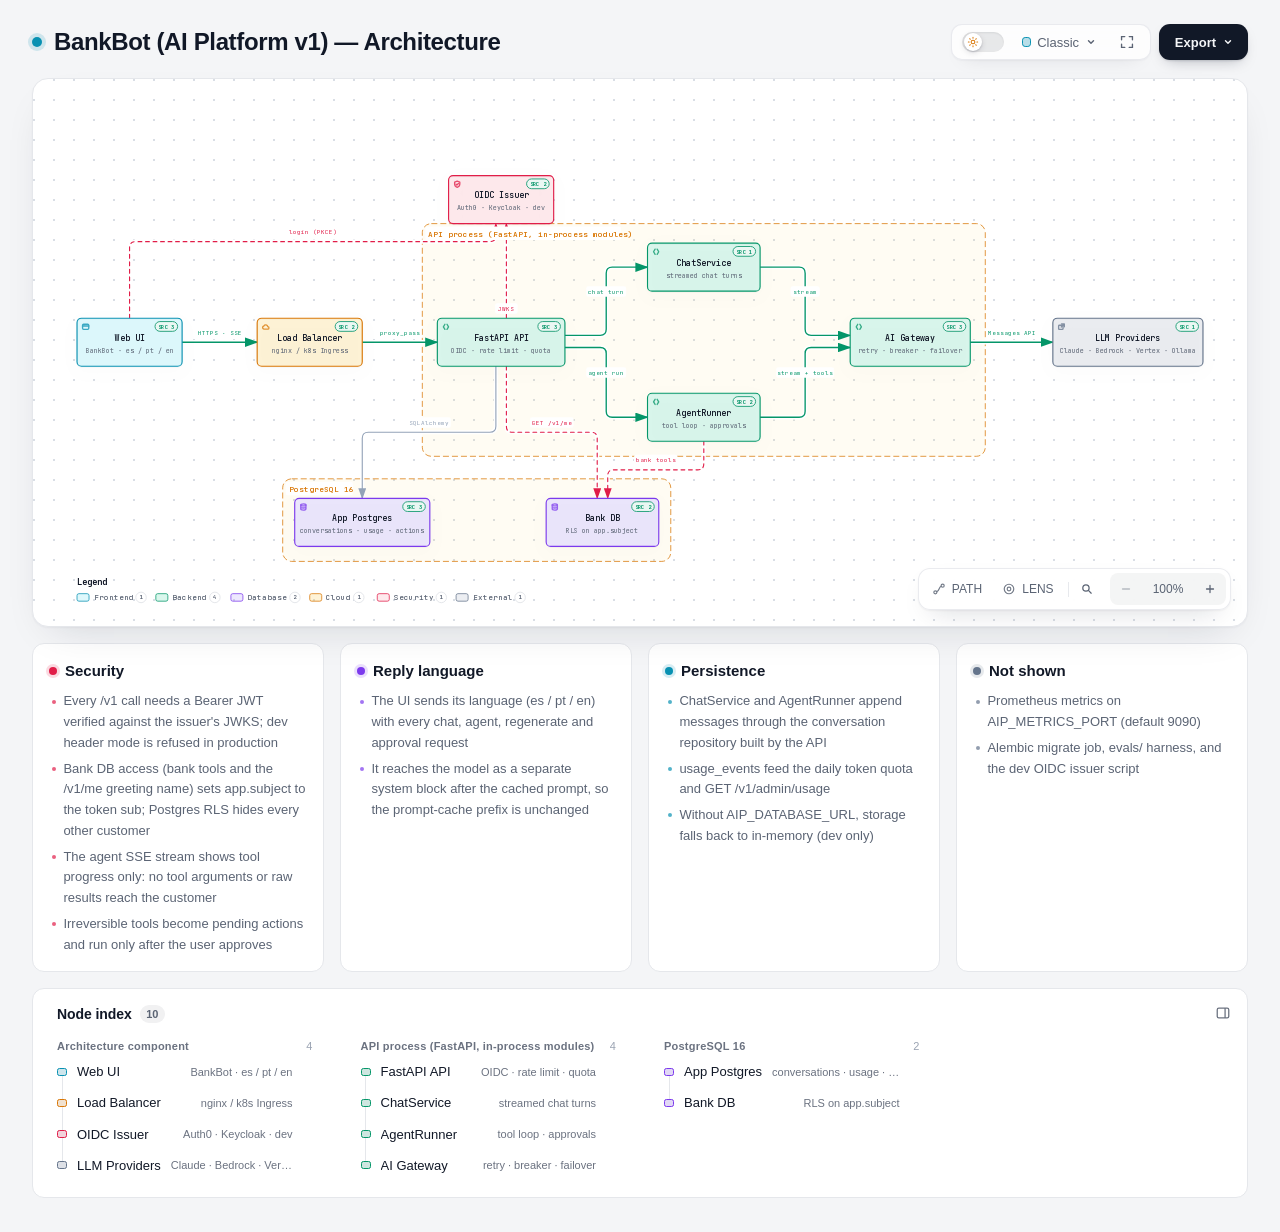
==== docs/architecture/bankbot-architecture.html @ dab5728c "Architecture diagram of v1 as built (Archify) Interactive HTML diagram of BankBot v1 at 0c76db2: web" ====
<!DOCTYPE html>
<html lang="en" data-theme="dark" data-preset="classic">
<head>
  <meta charset="UTF-8">
  <meta name="viewport" content="width=device-width, initial-scale=1.0">
  <meta name="generator" content="archify 3.0.0">
  <meta name="archify-reader-contract" content="declared-wide-v1">
  <title>BankBot (AI Platform v1) — Architecture Diagram</title>
  <script>
    // Resolve the theme before first paint so light-preference users don't
    // see a dark flash. The toolbar script below re-applies with UI state.
    (function () {
      try {
        var theme = null;
        try {
          var param = new URLSearchParams(window.location.search).get('theme');
          if (param === 'light' || param === 'dark') theme = param;
          if (new URLSearchParams(window.location.search).get('embed') === '1') {
            document.documentElement.setAttribute('data-embed', 'true');
          }
          if (new URLSearchParams(window.location.search).get('present') === '1') {
            document.documentElement.setAttribute('data-present', 'true');
          }
        } catch (_) {}
        if (!theme) {
          try { theme = localStorage.getItem('archify-theme'); } catch (_) {}
        }
        if (theme !== 'light' && theme !== 'dark') {
          theme = window.matchMedia('(prefers-color-scheme: light)').matches ? 'light' : 'dark';
        }
        document.documentElement.setAttribute('data-theme', theme);
      } catch (_) {}
    })();
  </script>
  <style id="archify-fonts">
/*
JetBrains Mono variable WOFF2 subsets from Google Fonts service revision v24.
These fixed bytes are shared by the viewer and its SVG/raster exports.
No local() source: an installed copy must not override the bundled font.
Uncovered characters (including CJK) still use the system fallback stack.
Upstream: https://github.com/JetBrains/JetBrainsMono

cyrillic-ext    1664 bytes  sha256 9343de2ca5d9549f792e7962375af8efb0f320c7643bfd36c884b5a30e5c396f
cyrillic        8892 bytes  sha256 4995a9a43ac659ec32fcd8b463755cd6a07b31a6e6b3894a6a153b661cf490e2
greek           6800 bytes  sha256 49c3da6c9a2b279b0f1f860f5cfb1f5dc38d88a5c7be9c9b1837bbc4e3db6111
vietnamese      5872 bytes  sha256 d44eb1936043a56038eb02dd70b243f379bef65783f94ec12f277550720411f1
latin-ext      11596 bytes  sha256 9c38cb2d0d2d93c1ee6e21fa78db76f13ea7e15e15cc64214c7ca89b6aaa35c4
latin          31340 bytes  sha256 2c32b9b3ee358c119e210f6f5195f9bd34894d78a785ff2e95d60e718e400af4

Copyright 2020 The JetBrains Mono Project Authors (https://github.com/JetBrains/JetBrainsMono)

This Font Software is licensed under the SIL Open Font License, Version 1.1.
This license is copied below, and is also available with a FAQ at:
https://openfontlicense.org


-----------------------------------------------------------
SIL OPEN FONT LICENSE Version 1.1 - 26 February 2007
-----------------------------------------------------------

PREAMBLE
The goals of the Open Font License (OFL) are to stimulate worldwide
development of collaborative font projects, to support the font creation
efforts of academic and linguistic communities, and to provide a free and
open framework in which fonts may be shared and improved in partnership
with others.

The OFL allows the licensed fonts to be used, studied, modified and
redistributed freely as long as they are not sold by themselves. The
fonts, including any derivative works, can be bundled, embedded,
redistributed and/or sold with any software provided that any reserved
names are not used by derivative works. The fonts and derivatives,
however, cannot be released under any other type of license. The
requirement for fonts to remain under this license does not apply
to any document created using the fonts or their derivatives.

DEFINITIONS
"Font Software" refers to the set of files released by the Copyright
Holder(s) under this license and clearly marked as such. This may
include source files, build scripts and documentation.

"Reserved Font Name" refers to any names specified as such after the
copyright statement(s).

"Original Version" refers to the collection of Font Software components as
distributed by the Copyright Holder(s).

"Modified Version" refers to any derivative made by adding to, deleting,
or substituting -- in part or in whole -- any of the components of the
Original Version, by changing formats or by porting the Font Software to a
new environment.

"Author" refers to any designer, engineer, programmer, technical
writer or other person who contributed to the Font Software.

PERMISSION & CONDITIONS
Permission is hereby granted, free of charge, to any person obtaining
a copy of the Font Software, to use, study, copy, merge, embed, modify,
redistribute, and sell modified and unmodified copies of the Font
Software, subject to the following conditions:

1) Neither the Font Software nor any of its individual components,
in Original or Modified Versions, may be sold by itself.

2) Original or Modified Versions of the Font Software may be bundled,
redistributed and/or sold with any software, provided that each copy
contains the above copyright notice and this license. These can be
included either as stand-alone text files, human-readable headers or
in the appropriate machine-readable metadata fields within text or
binary files as long as those fields can be easily viewed by the user.

3) No Modified Version of the Font Software may use the Reserved Font
Name(s) unless explicit written permission is granted by the corresponding
Copyright Holder. This restriction only applies to the primary font name as
presented to the users.

4) The name(s) of the Copyright Holder(s) or the Author(s) of the Font
Software shall not be used to promote, endorse or advertise any
Modified Version, except to acknowledge the contribution(s) of the
Copyright Holder(s) and the Author(s) or with their explicit written
permission.

5) The Font Software, modified or unmodified, in part or in whole,
must be distributed entirely under this license, and must not be
distributed under any other license. The requirement for fonts to
remain under this license does not apply to any document created
using the Font Software.

TERMINATION
This license becomes null and void if any of the above conditions are
not met.

DISCLAIMER
THE FONT SOFTWARE IS PROVIDED "AS IS", WITHOUT WARRANTY OF ANY KIND,
EXPRESS OR IMPLIED, INCLUDING BUT NOT LIMITED TO ANY WARRANTIES OF
MERCHANTABILITY, FITNESS FOR A PARTICULAR PURPOSE AND NONINFRINGEMENT
OF COPYRIGHT, PATENT, TRADEMARK, OR OTHER RIGHT. IN NO EVENT SHALL THE
COPYRIGHT HOLDER BE LIABLE FOR ANY CLAIM, DAMAGES OR OTHER LIABILITY,
INCLUDING ANY GENERAL, SPECIAL, INDIRECT, INCIDENTAL, OR CONSEQUENTIAL
DAMAGES, WHETHER IN AN ACTION OF CONTRACT, TORT OR OTHERWISE, ARISING
FROM, OUT OF THE USE OR INABILITY TO USE THE FONT SOFTWARE OR FROM
OTHER DEALINGS IN THE FONT SOFTWARE.
*/
    /* cyrillic-ext */
    @font-face { font-family: 'JetBrains Mono'; font-style: normal; font-weight: 400 800; font-display: swap;
      src: url([data-uri]) format('woff2');
      unicode-range: U+0460-052F, U+1C80-1C8A, U+20B4, U+2DE0-2DFF, U+A640-A69F, U+FE2E-FE2F; }
    /* cyrillic */
    @font-face { font-family: 'JetBrains Mono'; font-style: normal; font-weight: 400 800; font-display: swap;
      src: url([data-uri]) format('woff2');
      unicode-range: U+0301, U+0400-045F, U+0490-0491, U+04B0-04B1, U+2116; }
    /* greek */
    @font-face { font-family: 'JetBrains Mono'; font-style: normal; font-weight: 400 800; font-display: swap;
      src: url([data-uri]) format('woff2');
      unicode-range: U+0370-0377, U+037A-037F, U+0384-038A, U+038C, U+038E-03A1, U+03A3-03FF; }
    /* vietnamese */
    @font-face { font-family: 'JetBrains Mono'; font-style: normal; font-weight: 400 800; font-display: swap;
      src: url([data-uri]) format('woff2');
      unicode-range: U+0102-0103, U+0110-0111, U+0128-0129, U+0168-0169, U+01A0-01A1, U+01AF-01B0, U+0300-0301, U+0303-0304, U+0308-0309, U+0323, U+0329, U+1EA0-1EF9, U+20AB; }
    /* latin-ext */
    @font-face { font-family: 'JetBrains Mono'; font-style: normal; font-weight: 400 800; font-display: swap;
      src: url([data-uri]) format('woff2');
      unicode-range: U+0100-02BA, U+02BD-02C5, U+02C7-02CC, U+02CE-02D7, U+02DD-02FF, U+0304, U+0308, U+0329, U+1D00-1DBF, U+1E00-1E9F, U+1EF2-1EFF, U+2020, U+20A0-20AB, U+20AD-20C0, U+2113, U+2C60-2C7F, U+A720-A7FF; }
    /* latin */
    @font-face { font-family: 'JetBrains Mono'; font-style: normal; font-weight: 400 800; font-display: swap;
      src: url([data-uri]) format('woff2');
      unicode-range: U+0000-00FF, U+0131, U+0152-0153, U+02BB-02BC, U+02C6, U+02DA, U+02DC, U+0304, U+0308, U+0329, U+2000-206F, U+20AC, U+2122, U+2191, U+2193, U+2212, U+2215, U+FEFF, U+FFFD; }
  </style>
  <style>
    /* ==========================================================
       THEME VARIABLES — switch by toggling [data-theme] on <html>
       ========================================================== */
    :root,
    [data-theme="dark"] {
      --bg: #020617;
      --grid: #1e293b;
      --canvas-dot: rgba(148, 163, 184, 0.16);
      --text: #ffffff;
      --text-muted: #94a3b8;
      --text-dim: #475569;
      /* UI chrome and menu hints need more contrast than SVG .t-dim accents */
      --text-faint: #7d8da1;

      --panel: rgba(15, 23, 42, 0.5);
      --panel-border: #1e293b;
      --lane-fill: rgba(15, 23, 42, 0.22);
      --lane-stroke: #334155;

      --arrow: #64748b;
      --arrow-emphasis: #34d399;

      /* Opaque mask color used behind semi-transparent component fills
         so the arrows drawn underneath are properly hidden. */
      --mask: #0f172a;

      --frontend-fill:    rgba(8, 51, 68, 0.4);
      --frontend-stroke:  #22d3ee;
      --backend-fill:     rgba(6, 78, 59, 0.4);
      --backend-stroke:   #34d399;
      --database-fill:    rgba(76, 29, 149, 0.4);
      --database-stroke:  #a78bfa;
      --cloud-fill:       rgba(120, 53, 15, 0.3);
      --cloud-stroke:     #fbbf24;
      --security-fill:    rgba(136, 19, 55, 0.4);
      --security-stroke:  #fb7185;
      --messagebus-fill:  rgba(251, 146, 60, 0.3);
      --messagebus-stroke:#fb923c;
      --external-fill:    rgba(30, 41, 59, 0.5);
      --external-stroke:  #94a3b8;

      --toolbar-bg:       rgba(15, 23, 42, 0.8);
      --toolbar-border:   #334155;
      --toolbar-text:     #e2e8f0;
      --toolbar-hover:    rgba(15, 23, 42, 0.95);
      --toolbar-menu-bg:  #0f172a;
    }

    [data-theme="light"] {
      --bg: #f4f5f7;
      --grid: #e9edf2;
      --canvas-dot: #d9dee5;
      --text: #111827;
      --text-muted: #5b6474;
      --text-dim: #9aa3b2;
      --text-faint: #6b7280;

      --panel: #ffffff;
      --panel-border: #e5e7eb;
      --lane-fill: rgba(248, 250, 252, 0.65);
      --lane-stroke: #cbd5e1;

      --arrow: #94a3b8;
      --arrow-emphasis: #059669;

      --mask: #ffffff;

      --frontend-fill: rgba(34, 211, 238, 0.15);
      --frontend-stroke: #0891b2;
      --backend-fill: rgba(52, 211, 153, 0.18);
      --backend-stroke: #059669;
      --database-fill: rgba(167, 139, 250, 0.2);
      --database-stroke: #7c3aed;
      --cloud-fill: rgba(251, 191, 36, 0.18);
      --cloud-stroke: #d97706;
      --security-fill: rgba(251, 113, 133, 0.15);
      --security-stroke: #e11d48;
      --messagebus-fill: rgba(251, 146, 60, 0.15);
      --messagebus-stroke: #ea580c;
      --external-fill: rgba(148, 163, 184, 0.18);
      --external-stroke: #64748b;

      --toolbar-bg:       rgba(255, 255, 255, 0.92);
      --toolbar-border:   #cbd5e1;
      --toolbar-text:     #334155;
      --toolbar-hover:    #ffffff;
      --toolbar-menu-bg:  #ffffff;
    }

    /* ==========================================================
       SIGNAL FLOW — an opt-in, motion-forward visual preset.
       The variables also target a standalone exported SVG, whose
       root carries data-preset and data-theme directly.
       ========================================================== */
    [data-preset="signal-flow"][data-theme="dark"] {
      --bg: #030711;
      --grid: #15233a;
      --panel: rgba(6, 14, 28, 0.78);
      --panel-border: #1d3350;
      --lane-fill: rgba(9, 22, 40, 0.5);
      --lane-stroke: #2c4564;
      --text: #f5fbff;
      --text-muted: #9eb0c7;
      --text-dim: #52667f;
      --text-faint: #7890ad;
      --mask: #07101e;
      --frontend-fill: rgba(6, 182, 212, 0.14);
      --frontend-stroke: #67e8f9;
      --backend-fill: rgba(16, 185, 129, 0.14);
      --backend-stroke: #5eead4;
      --database-fill: rgba(139, 92, 246, 0.16);
      --database-stroke: #c4b5fd;
      --cloud-fill: rgba(245, 158, 11, 0.13);
      --cloud-stroke: #fcd34d;
      --security-fill: rgba(244, 63, 94, 0.13);
      --security-stroke: #fda4af;
      --messagebus-fill: rgba(249, 115, 22, 0.13);
      --messagebus-stroke: #fdba74;
      --external-fill: rgba(71, 85, 105, 0.24);
      --external-stroke: #a5b4c7;
      --arrow: #7890ad;
      --arrow-emphasis: #2dd4bf;
      --toolbar-bg: rgba(7, 16, 30, 0.86);
      --toolbar-border: #29415f;
      --toolbar-menu-bg: #07101e;
    }

    [data-preset="signal-flow"][data-theme="light"] {
      --bg: #f4f9fc;
      --grid: #d4e5ee;
      --panel: rgba(255, 255, 255, 0.82);
      --panel-border: #bfd5e2;
      --lane-fill: rgba(232, 243, 248, 0.62);
      --lane-stroke: #a9c5d5;
      --text: #102638;
      --text-muted: #587287;
      --text-dim: #8aa2b4;
      --text-faint: #668397;
      --mask: #ffffff;
      --frontend-fill: rgba(6, 182, 212, 0.09);
      --frontend-stroke: #0789a1;
      --backend-fill: rgba(5, 150, 105, 0.09);
      --backend-stroke: #087f69;
      --database-fill: rgba(124, 58, 237, 0.09);
      --database-stroke: #7254c7;
      --cloud-fill: rgba(217, 119, 6, 0.08);
      --cloud-stroke: #b9670b;
      --security-fill: rgba(225, 29, 72, 0.08);
      --security-stroke: #c53a59;
      --messagebus-fill: rgba(234, 88, 12, 0.08);
      --messagebus-stroke: #c65f27;
      --external-fill: rgba(100, 116, 139, 0.1);
      --external-stroke: #607a8c;
      --arrow: #7b97aa;
      --arrow-emphasis: #0d9488;
    }

    /* ==========================================================
       BLUEPRINT — a review-first drafting preset for deployment,
       infrastructure, and technical design documentation. It keeps
       the same semantic palette and geometry while trading glow for
       precise grid contrast, squared materials, and drafting marks.
       ========================================================== */
    [data-preset="blueprint"][data-theme="dark"] {
      --bg: #06131f;
      --grid: #17425a;
      --panel: rgba(7, 27, 43, 0.9);
      --panel-border: #27627f;
      --lane-fill: rgba(10, 43, 66, 0.36);
      --lane-stroke: #34799a;
      --text: #e3f6ff;
      --text-muted: #91b8ca;
      --text-dim: #557e92;
      --text-faint: #739caf;
      --mask: #0a2031;
      --frontend-fill: rgba(26, 157, 193, 0.14);
      --frontend-stroke: #66d9ef;
      --backend-fill: rgba(31, 155, 124, 0.13);
      --backend-stroke: #69dfbd;
      --database-fill: rgba(120, 105, 196, 0.14);
      --database-stroke: #b4a8ff;
      --cloud-fill: rgba(197, 145, 43, 0.13);
      --cloud-stroke: #ffd166;
      --security-fill: rgba(199, 76, 104, 0.13);
      --security-stroke: #ff8da1;
      --messagebus-fill: rgba(207, 112, 49, 0.13);
      --messagebus-stroke: #ffad66;
      --external-fill: rgba(84, 119, 139, 0.18);
      --external-stroke: #a7cad9;
      --arrow: #78a3b7;
      --arrow-emphasis: #64dfc1;
      --toolbar-bg: rgba(7, 28, 45, 0.92);
      --toolbar-border: #34799a;
      --toolbar-text: #d8f3ff;
      --toolbar-hover: rgba(18, 58, 83, 0.95);
      --toolbar-menu-bg: #0a2031;
    }

    [data-preset="blueprint"][data-theme="light"] {
      --bg: #edf7fa;
      --grid: #b5d5e1;
      --panel: rgba(249, 253, 255, 0.94);
      --panel-border: #78aabd;
      --lane-fill: rgba(210, 232, 240, 0.42);
      --lane-stroke: #83b2c4;
      --text: #123344;
      --text-muted: #4e7486;
      --text-dim: #86a6b4;
      --text-faint: #668c9d;
      --mask: #f9fdff;
      --frontend-fill: rgba(8, 145, 178, 0.08);
      --frontend-stroke: #087f9c;
      --backend-fill: rgba(5, 128, 101, 0.08);
      --backend-stroke: #08755f;
      --database-fill: rgba(100, 75, 180, 0.08);
      --database-stroke: #6757a8;
      --cloud-fill: rgba(181, 120, 15, 0.08);
      --cloud-stroke: #a86609;
      --security-fill: rgba(190, 48, 80, 0.07);
      --security-stroke: #b32f50;
      --messagebus-fill: rgba(196, 81, 22, 0.07);
      --messagebus-stroke: #b65120;
      --external-fill: rgba(79, 112, 128, 0.08);
      --external-stroke: #506f7e;
      --arrow: #6d93a5;
      --arrow-emphasis: #087f69;
      --toolbar-bg: rgba(247, 252, 254, 0.94);
      --toolbar-border: #8ab5c5;
      --toolbar-text: #294f61;
      --toolbar-hover: #ffffff;
      --toolbar-menu-bg: #f9fdff;
    }

    /* ==========================================================
       EDITORIAL — a warm, publication-minded preset for design
       reviews, launch notes, and documentation. The diagram keeps
       the same semantic palette and exact geometry, but trades
       software chrome for paper, ink, ruled structure, and one
       restrained vermilion accent.
       ========================================================== */
    [data-preset="editorial"][data-theme="dark"] {
      --bg: #181611;
      --grid: #39342a;
      --panel: rgba(35, 31, 24, 0.96);
      --panel-border: #625a4a;
      --lane-fill: rgba(52, 46, 35, 0.46);
      --lane-stroke: #726957;
      --text: #f4eddf;
      --text-muted: #b9ae9b;
      --text-dim: #776e60;
      --text-faint: #9d917e;
      --mask: #231f18;
      --frontend-fill: rgba(43, 133, 142, 0.16);
      --frontend-stroke: #7fc6c7;
      --backend-fill: rgba(63, 132, 92, 0.16);
      --backend-stroke: #8fc29e;
      --database-fill: rgba(117, 91, 141, 0.17);
      --database-stroke: #c0a4d0;
      --cloud-fill: rgba(170, 119, 49, 0.16);
      --cloud-stroke: #d8ad68;
      --security-fill: rgba(157, 69, 65, 0.17);
      --security-stroke: #df9085;
      --messagebus-fill: rgba(174, 79, 42, 0.16);
      --messagebus-stroke: #df946f;
      --external-fill: rgba(126, 115, 96, 0.18);
      --external-stroke: #b8ad99;
      --arrow: #948978;
      --arrow-emphasis: #dd6b3d;
      --toolbar-bg: rgba(35, 31, 24, 0.92);
      --toolbar-border: #625a4a;
      --toolbar-text: #eee5d5;
      --toolbar-hover: #302a20;
      --toolbar-menu-bg: #231f18;
    }

    [data-preset="editorial"][data-theme="light"] {
      --bg: #f2eee5;
      --grid: #d8d0c2;
      --panel: rgba(251, 248, 241, 0.97);
      --panel-border: #c4b9a6;
      --lane-fill: rgba(229, 221, 207, 0.42);
      --lane-stroke: #b8aa94;
      --text: #242018;
      --text-muted: #6f6658;
      --text-dim: #a09788;
      --text-faint: #817767;
      --mask: #fbf8f1;
      --frontend-fill: rgba(31, 117, 126, 0.09);
      --frontend-stroke: #287e84;
      --backend-fill: rgba(42, 119, 75, 0.09);
      --backend-stroke: #397b53;
      --database-fill: rgba(105, 75, 130, 0.09);
      --database-stroke: #765d86;
      --cloud-fill: rgba(157, 103, 31, 0.1);
      --cloud-stroke: #9a671f;
      --security-fill: rgba(153, 58, 52, 0.09);
      --security-stroke: #9e463f;
      --messagebus-fill: rgba(182, 70, 27, 0.09);
      --messagebus-stroke: #ad4b25;
      --external-fill: rgba(101, 91, 75, 0.09);
      --external-stroke: #746b5e;
      --arrow: #8a806f;
      --arrow-emphasis: #bb4c23;
      --toolbar-bg: rgba(251, 248, 241, 0.94);
      --toolbar-border: #c4b9a6;
      --toolbar-text: #40392f;
      --toolbar-hover: #fffdf8;
      --toolbar-menu-bg: #fbf8f1;
    }

    * { margin: 0; padding: 0; box-sizing: border-box; }

    body {
      --archify-page-top: 2rem;
      font-family: -apple-system, BlinkMacSystemFont, 'Segoe UI', 'PingFang SC', 'Hiragino Sans GB', 'Microsoft YaHei', 'Noto Sans CJK SC', 'Noto Sans', Roboto, 'Helvetica Neue', Arial, sans-serif;
      -webkit-font-smoothing: antialiased;
      background: var(--bg);
      min-height: 100vh;
      padding: var(--archify-page-top) 2rem 2rem;
      color: var(--text);
      /* Theme surfaces change together; animating the page background leaves it
         visibly out of sync with the SVG and panel for the first 200ms. */
    }

    html[data-preset="signal-flow"] body {
      background-image:
        radial-gradient(circle at 18% -8%, rgba(34, 211, 238, 0.14), transparent 34rem),
        radial-gradient(circle at 92% 18%, rgba(139, 92, 246, 0.12), transparent 30rem);
      background-attachment: fixed;
    }
    html[data-preset="signal-flow"][data-theme="light"] body {
      background-image:
        radial-gradient(circle at 18% -8%, rgba(6, 182, 212, 0.12), transparent 34rem),
        radial-gradient(circle at 92% 18%, rgba(139, 92, 246, 0.08), transparent 30rem);
    }
    html[data-preset="blueprint"] body {
      background-image:
        linear-gradient(var(--grid) 1px, transparent 1px),
        linear-gradient(90deg, var(--grid) 1px, transparent 1px);
      background-size: 32px 32px;
      background-position: -1px -1px;
      background-attachment: fixed;
    }
    html[data-preset="editorial"] body {
      background-image:
        linear-gradient(90deg, transparent 0, transparent 5.4rem, color-mix(in srgb, var(--security-stroke) 18%, transparent) 5.4rem, color-mix(in srgb, var(--security-stroke) 18%, transparent) calc(5.4rem + 1px), transparent calc(5.4rem + 1px)),
        repeating-linear-gradient(0deg, transparent 0, transparent 31px, color-mix(in srgb, var(--grid) 36%, transparent) 31px, color-mix(in srgb, var(--grid) 36%, transparent) 32px);
      background-attachment: fixed;
    }

    /* Gallery/embed mode keeps the generated artifact as the source of truth
       while presenting only its diagram surface inside a proof card. */
    html[data-embed="true"] body {
      min-height: 0;
      padding: 0;
      overflow: hidden;
      background: var(--bg);
      background-image: none;
    }
    html[data-embed="true"] .toolbar,
    html[data-embed="true"] .header,
    html[data-embed="true"] .cards,
    html[data-embed="true"] .diagram-nav,
    html[data-embed="true"] .overview-map,
    html[data-embed="true"] .focus-chip,
    html[data-embed="true"] .route-probe,
    html[data-embed="true"] .semantic-lens,
    html[data-embed="true"] .diagram-guide,
    html[data-embed="true"] .node-finder,
    html[data-embed="true"] .node-outline { display: none !important; }
    html[data-embed="true"] .container { max-width: none; }
    html[data-embed="true"] .diagram-container {
      padding: 0.5rem;
      border: 0;
      border-radius: 0;
      box-shadow: none;
    }
    html[data-embed="true"] .diagram-container svg { min-width: 0; }

    /* Presentation Stage is a viewer-only layer: it gives the live diagram
       the viewport while keeping guided views, theme, focus, and exports real.
       Embed mode wins when both query parameters are present. */
    html[data-present="true"]:not([data-embed="true"]) body {
      --archify-page-top: 1rem;
      height: 100dvh;
      min-height: 0;
      padding: 1rem;
      overflow: hidden;
    }
    html[data-present="true"]:not([data-embed="true"]) .container {
      display: flex;
      flex-direction: column;
      gap: 0.75rem;
      width: 100%;
      max-width: none;
      height: calc(100dvh - 2rem);
    }
    html[data-present="true"]:not([data-embed="true"]) .header {
      flex: none;
      min-width: 0;
      margin: 0;
      padding-right: 23rem;
    }
    html[data-present="true"]:not([data-embed="true"]) .header-row { margin-bottom: 0.25rem; }
    html[data-present="true"]:not([data-embed="true"]) .subtitle {
      overflow: hidden;
      text-overflow: ellipsis;
      white-space: nowrap;
    }

    html[data-present="true"]:not([data-embed="true"]) .diagram-container {
      display: flex;
      flex: 1 1 auto;
      align-items: center;
      justify-content: center;
      min-height: 0;
      padding: 0.75rem;
      padding-bottom: calc(0.75rem + var(--archify-nav-reserve));
    }
    html[data-present="true"]:not([data-embed="true"]) .diagram-container > svg {
      flex: 1 1 auto;
      height: 100%;
      min-height: 0;
      width: 100%;
      min-width: 0;
    }
    html[data-present="true"]:not([data-embed="true"]) .cards { display: none; }
    html[data-present="true"]:not([data-embed="true"]) #btn-present {
      border-color: var(--frontend-stroke);
      color: var(--frontend-stroke);
    }

    /* The reader owns only the outer scale. Wide diagrams and measured tall workflows keep one authored
       SVG/viewBox while the runtime chooses a desktop width from the actual
       vertical budget. This avoids device-specific files and breakpoint
       jumps between a laptop and a tall monitor. */
    .container {
      width: 100%;
      max-width: var(--archify-reader-width, 1440px);
      margin: 0 auto;
    }
    html[data-reader-narrow="true"]:not([data-present="true"]) .diagram-container > svg {
      min-width: 0;
      max-width: var(--archify-diagram-max-width);
      margin-inline: auto;
    }
    @media (min-width: 768px) and (max-height: 920px) {
      .header { margin-bottom: 1rem; }
      .diagram-container { padding: 1rem; }
      .cards { margin-top: 1rem; }
      .card { padding: 1rem; }
    }

    .header { margin-bottom: 1.5rem; padding-right: 29.5rem; }

    html[data-preset="signal-flow"] .header,
    html[data-preset="blueprint"] .header,
    html[data-preset="editorial"] .header { padding-right: 29.5rem; }

    .header-row {
      display: flex;
      align-items: center;
      gap: 0.75rem;
      min-height: 2.75rem;
      margin-bottom: 0.25rem;
    }

    .pulse-dot {
      flex: none;
      width: 10px;
      height: 10px;
      background: var(--frontend-stroke);
      border-radius: 50%;
      box-shadow: 0 0 0 4px color-mix(in srgb, var(--frontend-stroke) 16%, transparent);
      animation: none;
    }

    html[data-motion-capable="true"] .pulse-dot { animation: pulse 2s infinite; }

    @keyframes pulse {
      0%, 100% { opacity: 1; }
      50% { opacity: 0.5; }
    }

    h1 {
      font-size: 1.5rem;
      font-weight: 650;
      line-height: 1.25;
      letter-spacing: -0.015em;
    }

    .subtitle {
      color: var(--text-muted);
      font-size: 0.875rem;
      line-height: 1.55;
      margin-left: 1.375rem;
    }

    html[data-preset="signal-flow"] .header-row::after {
      content: attr(data-preset-badge-signal-flow);
      flex: none;
      margin-left: 0.25rem;
      color: var(--frontend-stroke);
      border: 1px solid var(--frontend-stroke);
      border-radius: 999px;
      padding: 0.28rem 0.6rem;
      font-size: 0.625rem;
      letter-spacing: 0.12em;
      opacity: 0.82;
      box-shadow: 0 0 20px rgba(34, 211, 238, 0.12);
      white-space: nowrap;
    }

    html[data-preset="blueprint"] .pulse-dot {
      width: 10px;
      height: 10px;
      border: 1px solid var(--frontend-stroke);
      border-radius: 1px;
      background: transparent;
      box-shadow: inset 0 0 0 2px var(--bg);
      transform: rotate(45deg);
      animation: none;
    }
    html[data-preset="blueprint"] .header-row::after {
      content: attr(data-preset-badge-blueprint);
      flex: none;
      margin-left: 0.25rem;
      padding: 0.28rem 0.55rem;
      border-top: 1px solid var(--frontend-stroke);
      border-bottom: 1px solid var(--frontend-stroke);
      color: var(--frontend-stroke);
      font-size: 0.5625rem;
      font-weight: 700;
      letter-spacing: 0.14em;
      white-space: nowrap;
    }

    html[data-preset="editorial"] h1,
    html[data-preset="editorial"] .card h3 {
      font-family: Georgia, 'Times New Roman', 'Songti SC', STSong, serif;
      letter-spacing: -0.02em;
    }
    html[data-preset="editorial"] h1 { font-size: 1.72rem; font-weight: 600; }
    html[data-preset="editorial"] .pulse-dot {
      width: 9px;
      height: 9px;
      border: 1px solid var(--arrow-emphasis);
      border-radius: 0;
      background: var(--arrow-emphasis);
      box-shadow: 0 0 0 3px color-mix(in srgb, var(--arrow-emphasis) 14%, transparent);
      transform: rotate(45deg);
      animation: none;
    }
    html[data-preset="editorial"] .header-row::after {
      content: attr(data-preset-badge-editorial);
      flex: none;
      margin-left: 0.25rem;
      padding: 0.32rem 0 0.24rem;
      border-bottom: 2px solid var(--arrow-emphasis);
      color: var(--arrow-emphasis);
      font-family: Georgia, 'Times New Roman', serif;
      font-size: 0.625rem;
      font-style: italic;
      font-weight: 600;
      letter-spacing: 0.08em;
      white-space: nowrap;
    }

    .diagram-container {
      --archify-nav-reserve: 0px;
      background: var(--panel);
      border-radius: 1rem;
      border: 1px solid var(--panel-border);
      box-shadow: 0 1px 2px rgba(15, 23, 42, 0.04), 0 16px 40px -20px rgba(15, 23, 42, 0.18);
      padding: 1.5rem;
      padding-bottom: calc(1.5rem + var(--archify-nav-reserve));
      overflow: hidden;
      position: relative;
    }

    html[data-preset="signal-flow"] .diagram-container {
      position: relative;
      overflow: hidden;
      background: linear-gradient(180deg, rgba(8, 20, 38, 0.82), rgba(3, 8, 18, 0.94));
      box-shadow: inset 0 1px 0 rgba(255, 255, 255, 0.04), 0 28px 80px rgba(0, 0, 0, 0.34);
    }
    html[data-preset="signal-flow"][data-theme="light"] .diagram-container {
      background: linear-gradient(180deg, rgba(255, 255, 255, 0.9), rgba(237, 246, 250, 0.94));
      box-shadow: inset 0 1px 0 rgba(255, 255, 255, 0.72), 0 24px 60px rgba(45, 78, 99, 0.12);
    }
    html[data-preset="blueprint"] .diagram-container {
      border-color: var(--panel-border);
      border-radius: 0.35rem;
      background: var(--panel);
      box-shadow:
        inset 0 0 0 1px color-mix(in srgb, var(--panel-border) 34%, transparent),
        0 18px 48px rgba(0, 0, 0, 0.16);
    }
    html[data-preset="blueprint"] .diagram-container::after {
      content: "";
      position: absolute;
      z-index: 10;
      inset: 0.7rem;
      pointer-events: none;
      background:
        linear-gradient(var(--frontend-stroke), var(--frontend-stroke)) left top / 1.35rem 1px no-repeat,
        linear-gradient(var(--frontend-stroke), var(--frontend-stroke)) left top / 1px 1.35rem no-repeat,
        linear-gradient(var(--frontend-stroke), var(--frontend-stroke)) right top / 1.35rem 1px no-repeat,
        linear-gradient(var(--frontend-stroke), var(--frontend-stroke)) right top / 1px 1.35rem no-repeat,
        linear-gradient(var(--frontend-stroke), var(--frontend-stroke)) left bottom / 1.35rem 1px no-repeat,
        linear-gradient(var(--frontend-stroke), var(--frontend-stroke)) left bottom / 1px 1.35rem no-repeat,
        linear-gradient(var(--frontend-stroke), var(--frontend-stroke)) right bottom / 1.35rem 1px no-repeat,
        linear-gradient(var(--frontend-stroke), var(--frontend-stroke)) right bottom / 1px 1.35rem no-repeat;
      opacity: 0.58;
    }
    html[data-preset="editorial"] .diagram-container {
      overflow: hidden;
      border-color: var(--panel-border);
      border-radius: 0.38rem;
      background:
        linear-gradient(90deg, color-mix(in srgb, var(--security-fill) 58%, transparent), transparent 12%),
        var(--panel);
      box-shadow:
        0 1px 0 color-mix(in srgb, var(--text) 6%, transparent),
        0 18px 48px color-mix(in srgb, #000 19%, transparent);
    }
    html[data-preset="editorial"] .diagram-container::after {
      position: absolute;
      z-index: 10;
      top: 0.72rem;
      right: 1.25rem;
      padding: 0.2rem 0.52rem;
      border: 1px solid var(--panel-border);
      background: var(--panel);
      color: var(--arrow-emphasis);
      content: attr(data-preset-badge-editorial-plate);
      font-family: Georgia, 'Times New Roman', serif;
      font-size: 0.52rem;
      font-style: italic;
      font-weight: 600;
      letter-spacing: 0.09em;
      pointer-events: none;
    }
    html[data-embed="true"][data-preset="editorial"] .diagram-container::after { display: none; }
    html[data-motion-capable="true"][data-preset="signal-flow"][data-ambient-motion="running"] .diagram-container::before {
      content: "";
      position: absolute;
      inset: 0;
      pointer-events: none;
      background: linear-gradient(115deg, transparent 28%, rgba(103, 232, 249, 0.035) 48%, transparent 68%);
      transform: translateX(-70%);
      animation: archify-signal-scan 4.8s ease-in-out 1 both;
    }

    /* Motion Governor gives the reader a real static state and gives the
       strongest semantic action the only motion budget. Atmosphere resets to
       its authored base instead of freezing mid-cycle. Static artifacts never
       start a decorative pulse or scan. */
    html:not([data-motion-capable="true"]) svg[data-animation="trace"] [data-animate] {
      animation: none !important;
    }
    html:not([data-motion-capable="true"]) svg[data-animation="trace"] [data-graph-role="automatic-crossover"]:has(> [data-animate="edge"]) > [data-graph-role="automatic-crossover-underlay"] {
      animation: none !important;
    }
    html[data-motion="still"] .pulse-dot,
    html[data-motion="still"] .diagram-container::before,
    html[data-motion="still"] svg[data-animation="trace"] [data-animate],
    html[data-motion-owner] .pulse-dot,
    html[data-motion-owner] .diagram-container::before,
    html[data-motion-owner] svg[data-animation="trace"] [data-animate],
    html[data-embed="true"] .pulse-dot,
    html[data-embed="true"] .diagram-container::before,
    html[data-share-playback="true"] .pulse-dot,
    html[data-share-playback="true"] .diagram-container::before,
    html[data-document-hidden="true"] .pulse-dot,
    html[data-document-hidden="true"] .diagram-container::before,
    html[data-document-hidden="true"] svg[data-animation="trace"] [data-animate],
    html[data-motion="still"] svg[data-animation="trace"] [data-graph-role="automatic-crossover"]:has(> [data-animate="edge"]) > [data-graph-role="automatic-crossover-underlay"],
    html[data-motion-owner] svg[data-animation="trace"] [data-graph-role="automatic-crossover"]:has(> [data-animate="edge"]) > [data-graph-role="automatic-crossover-underlay"],
    html[data-embed="true"] svg[data-animation="trace"] [data-graph-role="automatic-crossover"]:has(> [data-animate="edge"]) > [data-graph-role="automatic-crossover-underlay"],
    html[data-share-playback="true"] svg[data-animation="trace"] [data-graph-role="automatic-crossover"]:has(> [data-animate="edge"]) > [data-graph-role="automatic-crossover-underlay"],
    html[data-document-hidden="true"] svg[data-animation="trace"] [data-graph-role="automatic-crossover"]:has(> [data-animate="edge"]) > [data-graph-role="automatic-crossover-underlay"] {
      animation: none !important;
    }
    html[data-motion="still"] .diagram-container::before,
    html[data-motion-owner] .diagram-container::before,
    html[data-embed="true"] .diagram-container::before,
    html[data-share-playback="true"] .diagram-container::before {
      opacity: 0;
    }
    html[data-motion="still"] .intent-trace-flow,
    html[data-motion="still"] .route-probe-flow,
    html[data-motion="still"] .route-journey-flow,
    html[data-motion="still"] .semantic-lens-flow,
    html[data-motion="still"] .diagram-guide,
    html[data-motion="still"] .overview-map-live,
    html[data-document-hidden="true"] .intent-trace-flow,
    html[data-document-hidden="true"] .route-probe-flow,
    html[data-document-hidden="true"] .route-journey-flow,
    html[data-document-hidden="true"] .semantic-lens-flow,
    html[data-document-hidden="true"] .diagram-guide,
    html[data-document-hidden="true"] .overview-map-live {
      animation: none !important;
    }

    html[data-motion="still"] .intent-trace-flow,
    html[data-motion="still"] .route-probe-flow {
      stroke-dasharray: none;
      stroke-dashoffset: 0;
      opacity: 0.72;
    }
    html[data-motion="still"] .route-journey-overlay,
    html[data-document-hidden="true"] .route-journey-overlay { display: none !important; }
    html[data-motion="still"] .relationship-pulse-overlay { display: none !important; }

    html[data-motion="still"] svg [data-node-id],
    html[data-motion="still"] svg [data-edge-from],
    html[data-motion="still"] svg [data-detail],
    html[data-motion="still"] svg [data-detail-anchor],
    html[data-motion="still"] svg [data-legend-hit],
    html[data-motion="still"] svg {
      transition: none !important;
    }

    svg {
      font-family: 'JetBrains Mono', ui-monospace, SFMono-Regular, Menlo, Consolas, 'DejaVu Sans Mono', 'Liberation Mono', 'Noto Sans Mono CJK SC', 'PingFang SC', 'Hiragino Sans GB', 'Microsoft YaHei', monospace;
      width: 100%;
      min-width: min(900px, 100%);
      display: block;
      transform-origin: 0 0;
      transition: transform 0.18s ease;
    }

    .diagram-container.is-camera-moving svg {
      transition: transform 0.42s cubic-bezier(0.22, 1, 0.36, 1);
    }
    .diagram-container.is-camera-transaction svg { transition: none; }
    .diagram-container.is-pannable { cursor: grab; }
    .diagram-container.is-panning { cursor: grabbing; user-select: none; }
    .diagram-container.is-panning svg { transition: none; }

    .diagram-nav {
      position: absolute;
      right: 1rem;
      bottom: 1rem;
      z-index: 12;
      translate: 0 calc(-1 * var(--archify-dock-lift, 0px));
      display: inline-flex;
      align-items: center;
      max-width: calc(100% - 2rem);
      padding: 0.25rem;
      gap: 0.0625rem;
      overflow-x: auto;
      border: 1px solid color-mix(in srgb, var(--panel-border) 80%, transparent);
      border-radius: 0.75rem;
      background: color-mix(in srgb, var(--panel) 84%, transparent);
      box-shadow: 0 1px 2px rgba(15, 23, 42, 0.05), 0 10px 28px -14px rgba(15, 23, 42, 0.28);
      backdrop-filter: blur(14px) saturate(1.2);
      scrollbar-width: none;
    }
    .diagram-nav::-webkit-scrollbar { display: none; }
    .diagram-nav button,
    .focus-chip button {
      border: 0;
      background: transparent;
      color: var(--toolbar-text);
      font: inherit;
      cursor: pointer;
    }
    .diagram-nav button {
      min-width: 2rem;
      height: 2rem;
      padding: 0 0.4rem;
      border-radius: 0.5rem;
      color: var(--text-muted);
      font-size: 0.75rem;
      font-weight: 500;
      letter-spacing: 0;
      transition: background 0.15s, color 0.15s;
    }
    .diagram-nav button:hover,
    .diagram-nav button:focus-visible {
      color: var(--text);
      background: color-mix(in srgb, var(--text) 6%, transparent);
    }
    .diagram-nav button:hover,
    .diagram-nav button:focus-visible,
    .focus-chip button:hover,
    .focus-chip button:focus-visible { background: var(--toolbar-hover); }
    .diagram-nav button:focus-visible,
    .focus-chip button:focus-visible {
      outline: 2px solid var(--frontend-stroke);
      outline-offset: 1px;
    }
    .diagram-nav button:disabled { opacity: 0.38; cursor: default; }
    /* The Guide stays on the ? shortcut; Map only earns dock space once the
       reader has zoomed past the full diagram (or opened it from the keyboard). */
    .diagram-nav button[hidden] { display: none; }
    .diagram-container:not(.is-pannable) #btn-overview-map:not([data-radar-requested]):not(:focus) { display: none; }
    .diagram-nav button:disabled:hover { background: transparent; }
    .diagram-nav #btn-route-probe,
    .diagram-nav #btn-overview-map,
    .diagram-nav #btn-semantic-lens {
      min-width: auto;
      padding-inline: 0.6rem;
      color: var(--text-muted);
      font-weight: 500;
    }
    .diagram-nav #btn-node-finder,
    .diagram-nav [data-view="out"] {
      position: relative;
      margin-left: 0.375rem;
    }
    .diagram-nav #btn-node-finder::before,
    .diagram-nav [data-view="out"]::before {
      position: absolute;
      top: 0.55rem;
      bottom: 0.55rem;
      left: -0.19rem;
      width: 1px;
      background: color-mix(in srgb, var(--panel-border) 90%, transparent);
      content: "";
      pointer-events: none;
    }
    .diagram-nav-icon {
      display: block;
      width: 0.875rem;
      height: 0.875rem;
      margin: auto;
      background: currentColor;
      -webkit-mask-position: center;
      -webkit-mask-repeat: no-repeat;
      -webkit-mask-size: contain;
      mask-position: center;
      mask-repeat: no-repeat;
      mask-size: contain;
    }
    .diagram-nav-icon.find {
      -webkit-mask-image: url("data:image/svg+xml,%3Csvg xmlns='http://www.w3.org/2000/svg' viewBox='0 0 20 20'%3E%3Ccircle cx='8.5' cy='8.5' r='4.5' fill='none' stroke='black' stroke-width='1.8'/%3E%3Cpath d='m12 12 4 4' fill='none' stroke='black' stroke-width='1.8' stroke-linecap='round'/%3E%3C/svg%3E");
      mask-image: url("data:image/svg+xml,%3Csvg xmlns='http://www.w3.org/2000/svg' viewBox='0 0 20 20'%3E%3Ccircle cx='8.5' cy='8.5' r='4.5' fill='none' stroke='black' stroke-width='1.8'/%3E%3Cpath d='m12 12 4 4' fill='none' stroke='black' stroke-width='1.8' stroke-linecap='round'/%3E%3C/svg%3E");
    }
    .diagram-nav-icon.guide {
      -webkit-mask-image: url("data:image/svg+xml,%3Csvg xmlns='http://www.w3.org/2000/svg' viewBox='0 0 20 20'%3E%3Ccircle cx='10' cy='10' r='7' fill='none' stroke='black' stroke-width='1.7'/%3E%3Cpath d='M7.8 7.3a2.4 2.4 0 014.6.9c0 1.8-2.4 2-2.4 3.7M10 14.9h.01' fill='none' stroke='black' stroke-width='1.7' stroke-linecap='round'/%3E%3C/svg%3E");
      mask-image: url("data:image/svg+xml,%3Csvg xmlns='http://www.w3.org/2000/svg' viewBox='0 0 20 20'%3E%3Ccircle cx='10' cy='10' r='7' fill='none' stroke='black' stroke-width='1.7'/%3E%3Cpath d='M7.8 7.3a2.4 2.4 0 014.6.9c0 1.8-2.4 2-2.4 3.7M10 14.9h.01' fill='none' stroke='black' stroke-width='1.7' stroke-linecap='round'/%3E%3C/svg%3E");
    }
    .diagram-nav-icon.minus {
      -webkit-mask-image: url("data:image/svg+xml,%3Csvg xmlns='http://www.w3.org/2000/svg' viewBox='0 0 20 20'%3E%3Cpath d='M5 10h10' fill='none' stroke='black' stroke-width='1.8' stroke-linecap='round'/%3E%3C/svg%3E");
      mask-image: url("data:image/svg+xml,%3Csvg xmlns='http://www.w3.org/2000/svg' viewBox='0 0 20 20'%3E%3Cpath d='M5 10h10' fill='none' stroke='black' stroke-width='1.8' stroke-linecap='round'/%3E%3C/svg%3E");
    }
    .diagram-nav-icon.plus {
      -webkit-mask-image: url("data:image/svg+xml,%3Csvg xmlns='http://www.w3.org/2000/svg' viewBox='0 0 20 20'%3E%3Cpath d='M10 5v10M5 10h10' fill='none' stroke='black' stroke-width='1.8' stroke-linecap='round'/%3E%3C/svg%3E");
      mask-image: url("data:image/svg+xml,%3Csvg xmlns='http://www.w3.org/2000/svg' viewBox='0 0 20 20'%3E%3Cpath d='M10 5v10M5 10h10' fill='none' stroke='black' stroke-width='1.8' stroke-linecap='round'/%3E%3C/svg%3E");
    }
    .diagram-nav [data-view="reset"] {
      display: inline-flex;
      align-items: center;
      justify-content: center;
      gap: 0.2rem;
      min-width: 3.1rem;
      padding-inline: 0.35rem;
    }
    .diagram-nav [data-view="reset"][data-detail-visible] {
      min-width: 3.8rem;
    }
    .diagram-nav-detail {
      color: color-mix(in srgb, var(--toolbar-text) 52%, transparent);
      font-size: 0.44rem;
      font-weight: 700;
      line-height: 1;
      letter-spacing: 0.07em;
    }
    .diagram-nav-percent {
      color: var(--text-muted);
      font-size: 0.75rem;
      font-weight: 500;
      font-variant-numeric: tabular-nums;
      line-height: 1;
    }
    /* Mode buttons carry a small glyph so the dock reads as one icon language. */
    .diagram-nav #btn-route-probe,
    .diagram-nav #btn-overview-map,
    .diagram-nav #btn-semantic-lens {
      display: inline-flex;
      align-items: center;
      gap: 0.375rem;
      padding-inline: 0.55rem 0.65rem;
    }
    .diagram-nav #btn-route-probe::before,
    .diagram-nav #btn-overview-map::before,
    .diagram-nav #btn-semantic-lens::before {
      flex: none;
      width: 0.875rem;
      height: 0.875rem;
      background: currentColor;
      content: "";
      opacity: 0.85;
      -webkit-mask: var(--nav-glyph) center / contain no-repeat;
      mask: var(--nav-glyph) center / contain no-repeat;
    }
    .diagram-nav #btn-route-probe { --nav-glyph: url("data:image/svg+xml,%3Csvg xmlns='http://www.w3.org/2000/svg' viewBox='0 0 20 20'%3E%3Cg fill='none' stroke='black' stroke-width='1.7' stroke-linecap='round'%3E%3Ccircle cx='4.8' cy='14.8' r='2.2'/%3E%3Ccircle cx='15.2' cy='5.2' r='2.2'/%3E%3Cpath d='M6.9 13.9c3.8-1.4 2.6-6.3 6.2-7.8'/%3E%3C/g%3E%3C/svg%3E"); }
    .diagram-nav #btn-overview-map { --nav-glyph: url("data:image/svg+xml,%3Csvg xmlns='http://www.w3.org/2000/svg' viewBox='0 0 20 20'%3E%3Cg fill='none' stroke='black' stroke-width='1.7' stroke-linejoin='round'%3E%3Cpath d='M2.8 5.4 7.4 3.5l5.2 2 4.6-1.9v11l-4.6 1.9-5.2-2-4.6 1.9z'/%3E%3Cpath d='M7.4 3.5v11M12.6 5.5v11'/%3E%3C/g%3E%3C/svg%3E"); }
    .diagram-nav #btn-semantic-lens { --nav-glyph: url("data:image/svg+xml,%3Csvg xmlns='http://www.w3.org/2000/svg' viewBox='0 0 20 20'%3E%3Cg fill='none' stroke='black' stroke-width='1.7'%3E%3Ccircle cx='10' cy='10' r='6.8'/%3E%3Ccircle cx='10' cy='10' r='2.6'/%3E%3C/g%3E%3C/svg%3E"); }
    /* Zoom out / level / zoom in join into one stepper well. */
    .diagram-nav [data-view="out"],
    .diagram-nav [data-view="reset"],
    .diagram-nav [data-view="in"] {
      border-radius: 0;
      background: color-mix(in srgb, var(--text) 4.5%, transparent);
    }
    .diagram-nav [data-view="out"] { margin-left: 0.375rem; border-radius: 0.5rem 0 0 0.5rem; }
    .diagram-nav [data-view="out"]::before { display: none; }
    .diagram-nav [data-view="reset"],
    .diagram-nav [data-view="in"] { margin-left: -0.0625rem; }
    .diagram-nav [data-view="in"] { border-radius: 0 0.5rem 0.5rem 0; }
    .diagram-nav [data-view="out"]:hover,
    .diagram-nav [data-view="reset"]:hover,
    .diagram-nav [data-view="in"]:hover { background: color-mix(in srgb, var(--text) 9%, transparent); }
    .diagram-nav [data-view="out"]:disabled,
    .diagram-nav [data-view="in"]:disabled { opacity: 1; color: color-mix(in srgb, var(--text-muted) 40%, transparent); }
    .diagram-nav [data-view="out"]:disabled:hover,
    .diagram-nav [data-view="in"]:disabled:hover { background: color-mix(in srgb, var(--text) 4.5%, transparent); }
    .diagram-nav [data-view="reset"] { min-width: 3.25rem; }
    .diagram-container[data-camera-indicator="true"] .diagram-nav-detail,
    .diagram-container[data-camera-indicator="true"] .diagram-nav-percent { color: var(--frontend-stroke); }
    .diagram-nav #btn-diagram-guide[aria-expanded="true"] {
      color: var(--cloud-stroke);
      background: var(--toolbar-hover);
    }

    /* Semantic Radar is a deliberately simplified, viewer-only overview. It
       uses authored node bounds and the live camera viewport rather than
       cloning the canonical SVG, so IDs, filters, animation, and export state
       stay singular and deterministic. */
    .overview-map {
      position: absolute;
      right: 1rem;
      bottom: calc(4.15rem + var(--archify-nav-reserve));
      z-index: 12;
      width: 11.25rem;
      overflow: hidden;
      border: 1px solid color-mix(in srgb, var(--frontend-stroke) 52%, var(--toolbar-border));
      border-radius: 0.78rem;
      background: var(--toolbar-menu-bg);
      color: var(--toolbar-text);
      box-shadow: 0 16px 42px rgba(0, 0, 0, 0.3);
      backdrop-filter: blur(16px);
      font-size: 0.625rem;
    }
    .overview-map[hidden] { display: none; }
    .overview-map[data-docked="true"] {
      position: fixed;
      right: var(--archify-radar-right, 1rem);
      top: var(--archify-radar-top, 1rem);
      bottom: auto;
    }
    .overview-map[data-docked="true"][data-dock-side="left"] {
      right: auto;
      left: var(--archify-radar-left, 1rem);
    }
    html[data-preset="blueprint"] .overview-map { border-radius: 0.28rem; }
    .overview-map-head {
      display: grid;
      grid-template-columns: auto minmax(0, 1fr) auto;
      align-items: center;
      gap: 0.45rem;
      min-height: 2.25rem;
      padding: 0.42rem 0.48rem 0.38rem 0.55rem;
      border-bottom: 1px solid var(--toolbar-border);
      background: linear-gradient(110deg, color-mix(in srgb, var(--frontend-fill) 45%, transparent), transparent 68%);
      cursor: grab;
      touch-action: none;
      user-select: none;
    }
    .overview-map[data-panel-dragging="true"] .overview-map-head { cursor: grabbing; }
    .overview-map[data-placement-invalid="true"] {
      border-color: var(--security-stroke);
      box-shadow: 0 0 0 2px color-mix(in srgb, var(--security-stroke) 34%, transparent), 0 16px 42px rgba(0, 0, 0, 0.3);
    }
    .overview-map[data-compact="true"] {
      width: 7.4rem;
    }
    .overview-map[data-compact="true"] .overview-map-head {
      grid-template-columns: minmax(0, 1fr) auto;
      gap: 0.24rem;
      min-height: 1.5rem;
      padding: 0.05rem 0.16rem 0.05rem 0.32rem;
      border-bottom: 0;
    }
    .overview-map[data-compact="true"] .overview-map-live,
    .overview-map[data-compact="true"] .overview-map-copy,
    .overview-map[data-compact="true"] .overview-map-surface,
    .overview-map[data-compact="true"] .overview-map-hint {
      display: none;
    }
    .overview-map[data-compact="true"] .overview-map-expand { display: inline-flex; }
    .overview-map[data-compact="true"] .overview-map-close {
      width: 1.15rem;
      height: 1.15rem;
      font-size: 0.72rem;
    }
    .overview-map-live {
      width: 0.42rem;
      height: 0.42rem;
      border-radius: 50%;
      background: var(--backend-stroke);
      box-shadow: 0 0 0 0 color-mix(in srgb, var(--backend-stroke) 52%, transparent);
      animation: archify-radar-live 2.4s ease-out infinite;
    }
    .overview-map-copy { min-width: 0; line-height: 1.1; }
    .overview-map-copy strong {
      display: block;
      overflow: hidden;
      color: var(--frontend-stroke);
      font-size: 0.59rem;
      letter-spacing: 0.12em;
      text-transform: uppercase;
      white-space: nowrap;
      text-overflow: ellipsis;
    }
    .overview-map-copy small {
      display: block;
      margin-top: 0.18rem;
      overflow: hidden;
      color: var(--text-faint);
      font-size: 0.52rem;
      letter-spacing: 0.04em;
      white-space: nowrap;
      text-overflow: ellipsis;
    }
    .overview-map-expand {
      display: none;
      align-items: center;
      justify-content: center;
      min-width: 0;
      height: 1.2rem;
      padding: 0 0.34rem;
      overflow: hidden;
      border: 0;
      border-radius: 0.3rem;
      background: transparent;
      color: var(--frontend-stroke);
      font: inherit;
      font-size: 0.49rem;
      font-weight: 700;
      letter-spacing: 0.06em;
      text-transform: uppercase;
      white-space: nowrap;
      cursor: pointer;
    }
    .overview-map-close {
      width: 1.55rem;
      height: 1.55rem;
      padding: 0;
      border: 0;
      border-radius: 0.34rem;
      background: transparent;
      color: var(--toolbar-text);
      font: inherit;
      font-size: 0.9rem;
      cursor: pointer;
    }
    .overview-map-expand:hover,
    .overview-map-expand:focus-visible,
    .overview-map-close:hover,
    .overview-map-close:focus-visible { background: var(--toolbar-hover); }
    .overview-map-expand:focus-visible,
    .overview-map-close:focus-visible,
    .overview-map-surface:focus-visible,
    .overview-map-node:focus-visible {
      outline: 2px solid var(--frontend-stroke);
      outline-offset: 1px;
    }
    .overview-map-surface {
      position: relative;
      height: 7rem;
      margin: 0.42rem;
      overflow: hidden;
      border: 1px solid color-mix(in srgb, var(--panel-border) 72%, transparent);
      border-radius: 0.42rem;
      background:
        linear-gradient(color-mix(in srgb, var(--panel-border) 26%, transparent) 1px, transparent 1px),
        linear-gradient(90deg, color-mix(in srgb, var(--panel-border) 26%, transparent) 1px, transparent 1px),
        color-mix(in srgb, var(--bg) 86%, transparent);
      background-size: 12px 12px;
      cursor: crosshair;
      touch-action: none;
    }
    html[data-preset="blueprint"] .overview-map-surface { border-radius: 0.1rem; }
    .overview-map-surface > svg {
      width: 100%;
      height: 100%;
      min-width: 0;
      transform: none !important;
      transition: none !important;
      display: block;
      overflow: visible;
    }
    .overview-map-node {
      fill: var(--backend-stroke);
      fill-opacity: 0.52;
      stroke: var(--backend-stroke);
      stroke-opacity: 0.86;
      vector-effect: non-scaling-stroke;
      cursor: pointer;
      transition: fill-opacity 140ms ease, stroke-width 140ms ease, filter 140ms ease;
    }
    .overview-map-node[data-kind="frontend"],
    .overview-map-node[data-kind="start"] { fill: var(--frontend-stroke); stroke: var(--frontend-stroke); }
    .overview-map-node[data-kind="database"],
    .overview-map-node[data-kind="success"] { fill: var(--database-stroke); stroke: var(--database-stroke); }
    .overview-map-node[data-kind="cloud"],
    .overview-map-node[data-kind="waiting"] { fill: var(--cloud-stroke); stroke: var(--cloud-stroke); }
    .overview-map-node[data-kind="messagebus"] { fill: var(--messagebus-stroke); stroke: var(--messagebus-stroke); }
    .overview-map-node[data-kind="security"],
    .overview-map-node[data-kind="decision"],
    .overview-map-node[data-kind="failure"] { fill: var(--security-stroke); stroke: var(--security-stroke); }
    .overview-map-node[data-kind="external"],
    .overview-map-node[data-kind="neutral"] { fill: var(--external-stroke); stroke: var(--external-stroke); }
    .overview-map-node[data-radar-active="true"],
    .overview-map-node:hover,
    .overview-map-node:focus-visible {
      fill-opacity: 0.92;
      stroke-width: 2.2;
      filter: drop-shadow(0 0 3px currentColor);
    }
    .overview-map-viewport {
      fill: color-mix(in srgb, var(--frontend-fill) 56%, transparent);
      stroke: var(--frontend-stroke);
      stroke-width: 2;
      vector-effect: non-scaling-stroke;
      pointer-events: none;
      filter: drop-shadow(0 0 3px color-mix(in srgb, var(--frontend-stroke) 54%, transparent));
    }
    .overview-map-hint {
      display: flex;
      justify-content: space-between;
      gap: 0.5rem;
      padding: 0 0.52rem 0.46rem;
      color: var(--text-faint);
      font-size: 0.49rem;
      letter-spacing: 0.06em;
      text-transform: uppercase;
    }
    .diagram-nav #btn-overview-map[aria-expanded="true"] {
      color: var(--frontend-stroke);
      background: color-mix(in srgb, var(--frontend-stroke) 11%, transparent);
    }
    .overview-map-feedback {
      position: absolute;
      right: 1rem;
      bottom: 4.15rem;
      z-index: 13;
      max-width: min(16rem, calc(100% - 2rem));
      padding: 0.38rem 0.55rem;
      border: 1px solid color-mix(in srgb, var(--frontend-stroke) 52%, var(--toolbar-border));
      border-radius: 0.5rem;
      background: var(--toolbar-menu-bg);
      color: var(--toolbar-text);
      box-shadow: 0 8px 24px rgba(0, 0, 0, 0.2);
      font-size: 0.52rem;
      line-height: 1.35;
      pointer-events: none;
    }
    .overview-map-feedback[hidden] { display: none; }
    .focus-chip[data-radar-yielded="true"] { display: none !important; }
    .diagram-nav #btn-route-probe[aria-pressed="true"] {
      color: var(--backend-stroke);
      background: color-mix(in srgb, var(--backend-stroke) 11%, transparent);
    }
    .diagram-nav #btn-semantic-lens[aria-expanded="true"],
    .diagram-nav #btn-semantic-lens[aria-pressed="true"] {
      color: var(--database-stroke);
      background: color-mix(in srgb, var(--database-stroke) 11%, transparent);
    }

    /* Semantic Lens turns the compiled node-kind palette into an analytical
       legend. One kind reveals its real traffic; two kinds compare only their
       direct authored relationships. Geometry and the canonical SVG stay put. */
    .semantic-lens {
      position: absolute;
      right: 1rem;
      bottom: calc(4.15rem + var(--archify-nav-reserve));
      z-index: 24;
      width: min(20rem, calc(100% - 2rem));
      overflow: hidden;
      border: 1px solid color-mix(in srgb, var(--database-stroke) 58%, var(--toolbar-border));
      border-radius: 0.82rem;
      background:
        linear-gradient(135deg, color-mix(in srgb, var(--database-fill) 34%, transparent), transparent 48%),
        var(--toolbar-menu-bg);
      color: var(--toolbar-text);
      box-shadow: 0 18px 52px rgba(0, 0, 0, 0.36);
      backdrop-filter: blur(18px);
      animation: archify-lens-in 180ms cubic-bezier(0.22, 1, 0.36, 1);
    }
    .semantic-lens[hidden] { display: none; }
    .semantic-lens[data-dock-side="left"] { left: 1rem; right: auto; }
    .semantic-lens[data-dock-side="right"] { left: auto; right: 1rem; }
    html[data-preset="blueprint"] .semantic-lens { border-radius: 0.28rem; }
    .semantic-lens-head {
      display: grid;
      grid-template-columns: minmax(0, 1fr) auto;
      align-items: start;
      gap: 0.75rem;
      padding: 0.72rem 0.78rem 0.62rem;
      border-bottom: 1px solid var(--toolbar-border);
    }
    .semantic-lens-eyebrow {
      display: block;
      color: var(--database-stroke);
      font-size: 0.5rem;
      font-weight: 800;
      letter-spacing: 0.16em;
      text-transform: uppercase;
    }
    .semantic-lens-title {
      display: block;
      margin-top: 0.16rem;
      color: var(--text);
      font-size: 0.82rem;
      letter-spacing: -0.02em;
    }
    .semantic-lens-close {
      width: 1.75rem;
      height: 1.75rem;
      padding: 0;
      border: 0;
      border-radius: 0.35rem;
      background: transparent;
      color: var(--toolbar-text);
      font: inherit;
      font-size: 1rem;
      cursor: pointer;
    }
    .semantic-lens-close:hover,
    .semantic-lens-close:focus-visible { background: var(--toolbar-hover); }
    .semantic-lens-instruction {
      margin: 0;
      padding: 0.52rem 0.78rem 0.48rem;
      color: var(--text-faint);
      font-size: 0.55rem;
      line-height: 1.45;
    }
    .semantic-lens-kinds {
      display: grid;
      grid-template-columns: 1fr 1fr;
      gap: 0.3rem;
      max-height: min(15rem, 40vh);
      padding: 0 0.5rem 0.5rem;
      overflow-y: auto;
      scrollbar-width: thin;
    }
    .semantic-lens-kind {
      --lens-color: var(--external-stroke);
      display: grid;
      grid-template-columns: auto minmax(0, 1fr) auto;
      align-items: center;
      gap: 0.42rem;
      min-width: 0;
      min-height: 2.15rem;
      padding: 0.35rem 0.42rem;
      border: 1px solid color-mix(in srgb, var(--lens-color) 24%, var(--toolbar-border));
      border-radius: 0.45rem;
      background: color-mix(in srgb, var(--panel) 76%, transparent);
      color: var(--toolbar-text);
      font: inherit;
      text-align: left;
      cursor: pointer;
      transition: border-color 140ms ease, background 140ms ease, opacity 140ms ease;
    }
    html[data-preset="blueprint"] .semantic-lens-kind { border-radius: 0.12rem; }
    .semantic-lens-kind[data-kind="frontend"],
    .semantic-lens-kind[data-kind="start"] { --lens-color: var(--frontend-stroke); }
    .semantic-lens-kind[data-kind="backend"],
    .semantic-lens-kind[data-kind="active"] { --lens-color: var(--backend-stroke); }
    .semantic-lens-kind[data-kind="database"],
    .semantic-lens-kind[data-kind="success"] { --lens-color: var(--database-stroke); }
    .semantic-lens-kind[data-kind="cloud"],
    .semantic-lens-kind[data-kind="waiting"] { --lens-color: var(--cloud-stroke); }
    .semantic-lens-kind[data-kind="messagebus"] { --lens-color: var(--messagebus-stroke); }
    .semantic-lens-kind[data-kind="security"],
    .semantic-lens-kind[data-kind="decision"],
    .semantic-lens-kind[data-kind="failure"] { --lens-color: var(--security-stroke); }
    .semantic-lens-kind:hover,
    .semantic-lens-kind:focus-visible,
    .semantic-lens-kind[aria-pressed="true"] {
      border-color: color-mix(in srgb, var(--lens-color) 78%, var(--toolbar-border));
      background: color-mix(in srgb, var(--lens-color) 11%, var(--panel));
    }
    .semantic-lens-kind:focus-visible,
    .semantic-lens-close:focus-visible,
    .semantic-lens-actions button:focus-visible {
      outline: 2px solid var(--database-stroke);
      outline-offset: 1px;
    }
    .semantic-lens-kind:disabled { opacity: 0.34; cursor: default; }
    .semantic-lens-swatch {
      width: 0.48rem;
      height: 0.48rem;
      border-radius: 50%;
      background: var(--lens-color);
      box-shadow: 0 0 8px color-mix(in srgb, var(--lens-color) 58%, transparent);
    }
    .semantic-lens-kind strong {
      overflow: hidden;
      color: var(--text);
      font-size: 0.61rem;
      text-overflow: ellipsis;
      white-space: nowrap;
    }
    .semantic-lens-kind em {
      color: var(--lens-color);
      font-size: 0.54rem;
      font-style: normal;
      font-weight: 800;
    }
    .semantic-lens-status {
      min-height: 2.5rem;
      margin: 0;
      padding: 0.55rem 0.78rem;
      border-top: 1px solid var(--toolbar-border);
      color: var(--text-faint);
      font-size: 0.55rem;
      line-height: 1.45;
    }
    .semantic-lens-status strong { color: var(--database-stroke); font-weight: 800; }
    .semantic-lens-actions {
      display: flex;
      justify-content: flex-end;
      gap: 0.28rem;
      padding: 0 0.62rem 0.62rem;
    }
    .semantic-lens-actions button {
      min-height: 1.8rem;
      padding: 0.28rem 0.48rem;
      border: 0;
      border-radius: 0.35rem;
      background: transparent;
      color: var(--toolbar-text);
      font: inherit;
      font-size: 0.56rem;
      cursor: pointer;
    }
    .semantic-lens-actions button:hover { background: var(--toolbar-hover); }
    .semantic-lens-actions #semantic-lens-copy { color: var(--database-stroke); }
    @keyframes archify-lens-in {
      from { opacity: 0; transform: translateY(5px) scale(0.985); }
      to { opacity: 1; transform: translateY(0) scale(1); }
    }

    /* Route Probe answers a reader question over the compiled semantic graph:
       choose two stable nodes and reveal the shortest authored directed route.
       The receipt and signal live entirely in the viewer layer. */
    .route-probe {
      position: absolute;
      left: 1rem;
      bottom: calc(1rem + var(--archify-nav-reserve));
      z-index: 12;
      width: min(46rem, calc(100% - 25rem));
      min-width: 18rem;
      overflow: hidden;
      border: 1px solid color-mix(in srgb, var(--backend-stroke) 62%, var(--toolbar-border));
      border-radius: 0.82rem;
      background:
        linear-gradient(115deg, color-mix(in srgb, var(--backend-fill) 50%, transparent), transparent 62%),
        var(--toolbar-menu-bg);
      color: var(--toolbar-text);
      box-shadow: 0 18px 48px rgba(0, 0, 0, 0.3);
      backdrop-filter: blur(16px);
      font-size: 0.75rem;
    }
    .route-probe[hidden] { display: none; }
    /* Picking needs one line of guidance, not a wide empty card; the panel
       widens only when there is a traced route to show. */
    .route-probe:not([data-state="result"]) { width: min(22rem, calc(100% - 2rem)); min-width: 0; }
    .route-probe-path:has(> .route-probe-placeholder:only-child) { display: none; }
    .route-probe[data-route-dock="top"] {
      top: 1rem;
      bottom: auto;
    }
    html[data-preset="blueprint"] .route-probe { border-radius: 0.25rem; }
    .route-probe-head {
      display: grid;
      grid-template-columns: minmax(0, 1fr) auto;
      align-items: start;
      gap: 0.65rem;
      padding: 0.625rem 0.75rem 0.5rem;
      border-bottom: 1px solid color-mix(in srgb, var(--toolbar-border) 80%, transparent);
    }
    .route-probe-copy { min-width: 0; }
    .route-probe-eyebrow {
      display: block;
      color: var(--backend-stroke);
      font-size: 0.6875rem;
      font-weight: 600;
      letter-spacing: 0.02em;
    }
    .route-probe-title {
      display: block;
      margin-top: 0.14rem;
      overflow: hidden;
      color: var(--toolbar-text);
      font-size: 0.875rem;
      font-weight: 600;
      line-height: 1.3;
      white-space: nowrap;
      text-overflow: ellipsis;
    }
    .route-probe-actions { display: flex; gap: 0.2rem; }
    .route-probe button {
      min-height: 1.55rem;
      padding: 0.25rem 0.42rem;
      border: 0;
      border-radius: 0.36rem;
      background: transparent;
      color: var(--toolbar-text);
      font: inherit;
      cursor: pointer;
    }
    .route-probe button:hover,
    .route-probe button:focus-visible { background: var(--toolbar-hover); }
    .route-probe button:focus-visible {
      outline: 2px solid var(--backend-stroke);
      outline-offset: 1px;
    }
    .route-probe-copy-link { color: var(--frontend-stroke) !important; }
    .route-probe-find { color: var(--backend-stroke) !important; }
    .route-probe-copy-link[hidden] { display: none; }
    .route-probe-find[hidden] { display: none; }
    .route-probe-path {
      display: flex;
      align-items: center;
      min-height: 2.2rem;
      padding: 0.42rem 0.58rem 0.24rem;
      overflow-x: auto;
      scrollbar-width: thin;
      white-space: nowrap;
    }
    .route-probe-node,
    .route-probe button.route-probe-node {
      flex: none;
      max-width: 9.5rem;
      overflow: hidden;
      min-height: 1.75rem !important;
      padding: 0.22rem 0.38rem;
      border: 1px solid color-mix(in srgb, var(--backend-stroke) 46%, var(--toolbar-border));
      border-radius: 999px;
      background: color-mix(in srgb, var(--backend-fill) 52%, transparent);
      color: var(--text);
      font-size: 0.56rem;
      font-weight: 700;
      text-overflow: ellipsis;
      white-space: nowrap;
    }
    .route-probe-node[data-endpoint="start"] {
      border-color: var(--frontend-stroke);
      color: var(--frontend-stroke);
    }
    .route-probe-node[data-endpoint="end"] {
      border-color: var(--security-stroke);
      color: var(--security-stroke);
    }
    .route-probe-node[data-route-journey-state="past"] { opacity: 0.66; }
    .route-probe-node[data-route-journey-state="future"] { opacity: 0.48; }
    .route-probe-node[aria-current="step"] {
      border-color: var(--backend-stroke);
      background: color-mix(in srgb, var(--backend-fill) 82%, var(--toolbar-menu-bg));
      color: var(--text);
      box-shadow: 0 0 0 1px color-mix(in srgb, var(--backend-stroke) 42%, transparent), 0 0 14px color-mix(in srgb, var(--backend-stroke) 34%, transparent);
      opacity: 1;
    }
    html[data-preset="blueprint"] .route-probe-node[aria-current="step"] {
      border-style: double;
      border-width: 3px;
      border-radius: 0.2rem;
      box-shadow: none;
    }
    .route-probe-arrow {
      flex: none;
      padding: 0 0.28rem;
      color: var(--text-faint);
      font-size: 0.65rem;
    }
    .route-probe-placeholder {
      color: var(--text-faint);
      font-size: 0.75rem;
    }
    .route-probe-status {
      display: block;
      min-height: 1.45rem;
      padding: 0.5rem 0.75rem 0.625rem;
      color: var(--text-muted, var(--text-faint));
      font-size: 0.75rem;
      line-height: 1.45;
    }
    .route-journey-controls {
      display: grid;
      grid-template-columns: 2rem minmax(5.8rem, auto) 2rem minmax(4.8rem, auto);
      justify-content: start;
      gap: 0.22rem;
      padding: 0.08rem 0.58rem 0.28rem;
    }
    .route-journey-controls[hidden] { display: none; }
    .route-journey-controls button {
      min-height: 1.8rem;
      border: 1px solid color-mix(in srgb, var(--toolbar-border) 86%, transparent);
      background: color-mix(in srgb, var(--toolbar-bg) 72%, transparent);
      font-size: 0.54rem;
      font-weight: 700;
    }
    .route-journey-controls button:disabled {
      cursor: default;
      opacity: 0.34;
    }
    .route-journey-play { color: var(--backend-stroke) !important; }
    .route-journey-overview { color: var(--frontend-stroke) !important; }
    .route-journey-controls[data-playing="true"] .route-journey-play {
      border-color: color-mix(in srgb, var(--backend-stroke) 64%, var(--toolbar-border));
      background: color-mix(in srgb, var(--backend-fill) 62%, transparent);
    }
    .route-probe[data-state="error"] {
      border-color: color-mix(in srgb, var(--security-stroke) 72%, var(--toolbar-border));
    }
    .route-probe[data-state="error"] .route-probe-status { color: var(--security-stroke); }

    .focus-chip {
      position: absolute;
      left: 1rem;
      top: 1rem;
      z-index: 12;
      display: block;
      width: min(22rem, calc(100% - 13rem));
      max-width: calc(100% - 13rem);
      overflow: hidden;
      border: 1px solid var(--frontend-stroke);
      border-radius: 0.85rem;
      background: var(--toolbar-menu-bg);
      color: var(--toolbar-text);
      box-shadow: 0 18px 48px rgba(0, 0, 0, 0.3);
      backdrop-filter: blur(16px);
      font-size: 0.6875rem;
    }
    .focus-chip[hidden] { display: none; }
    html[data-preset="blueprint"] .focus-chip { border-radius: 0.3rem; }
    .focus-chip button {
      flex: none;
      padding: 0.3rem 0.45rem;
      border-radius: 0.35rem;
      font-size: 0.625rem;
    }
    .relationship-lens-head {
      position: relative;
      display: grid;
      grid-template-columns: minmax(0, 1fr) auto;
      align-items: start;
      gap: 0.75rem;
      padding: 0.9rem 0.75rem 0.65rem;
      border-bottom: 1px solid var(--toolbar-border);
      background: linear-gradient(120deg, color-mix(in srgb, var(--frontend-fill) 34%, transparent), transparent 72%);
    }
    .relationship-lens-drag-handle {
      position: absolute;
      top: 0.12rem;
      left: 50%;
      width: 2.5rem;
      height: 0.78rem;
      padding: 0 !important;
      transform: translateX(-50%);
      color: var(--text-faint) !important;
      cursor: grab;
      touch-action: none;
      user-select: none;
    }
    .relationship-lens-drag-handle::before {
      content: "";
      display: block;
      width: 1.25rem;
      margin: auto;
      border-top: 2px dotted currentColor;
      opacity: 0.72;
    }
    .focus-chip[data-panel-dragging="true"] .relationship-lens-drag-handle { cursor: grabbing; }
    @media (hover: none), (pointer: coarse) {
      .relationship-lens-drag-handle { display: none; }
    }
    .relationship-lens-copy { min-width: 0; }
    .relationship-lens-actions {
      display: flex;
      flex-direction: column;
      align-items: flex-end;
      gap: 0.18rem;
    }
    .relationship-lens-actions button { white-space: nowrap; }
    .relationship-lens-actions #btn-focus-clear {
      display: grid;
      width: 1.75rem;
      height: 1.75rem;
      padding: 0;
      place-items: center;
      color: var(--text-muted);
      font-size: 1rem;
      line-height: 1;
    }
    .relationship-lens-actions #btn-focus-clear:hover,
    .relationship-lens-actions #btn-focus-clear:focus-visible {
      background: var(--toolbar-hover);
      color: var(--text);
    }
    .relationship-lens-actions #btn-focus-copy { color: var(--frontend-stroke); }
    .relationship-lens-actions #btn-focus-relations { display: none; }
    .relationship-lens-eyebrow {
      display: block;
      margin-bottom: 0.18rem;
      color: var(--frontend-stroke);
      font-size: 0.5rem;
      font-weight: 800;
      letter-spacing: 0.14em;
      text-transform: uppercase;
    }
    .relationship-lens-title {
      display: block;
      overflow: hidden;
      color: var(--text);
      font-size: 0.8rem;
      line-height: 1.35;
      text-overflow: ellipsis;
      white-space: nowrap;
    }
    .semantic-passport-detail {
      display: block;
      margin-top: 0.12rem;
      overflow: hidden;
      color: var(--text-muted);
      font-size: 0.625rem;
      line-height: 1.4;
      text-overflow: ellipsis;
      white-space: nowrap;
    }
    .semantic-passport-detail[hidden] { display: none; }
    .semantic-passport-meta {
      display: flex;
      flex-wrap: wrap;
      gap: 0.24rem;
      margin-top: 0.42rem;
    }
    .semantic-passport-meta span,
    .semantic-passport-meta code {
      max-width: 100%;
      overflow: hidden;
      padding: 0.14rem 0.34rem;
      border: 1px solid color-mix(in srgb, var(--toolbar-border) 82%, transparent);
      border-radius: 999px;
      background: color-mix(in srgb, var(--panel) 68%, transparent);
      color: var(--text-faint);
      font: inherit;
      font-size: 0.5rem;
      letter-spacing: 0.04em;
      text-overflow: ellipsis;
      white-space: nowrap;
    }
    .semantic-passport-meta [data-passport="kind"] {
      border-color: color-mix(in srgb, var(--frontend-stroke) 50%, var(--toolbar-border));
      color: var(--frontend-stroke);
      font-weight: 800;
      text-transform: uppercase;
    }
    .semantic-passport-meta [data-passport="tag"] { color: var(--cloud-stroke); }
    .semantic-passport-meta [data-passport="brand"] {
      border-color: color-mix(in srgb, var(--messagebus-stroke) 52%, var(--toolbar-border));
      color: var(--messagebus-stroke);
      font-weight: 700;
    }
    .semantic-passport-meta [hidden] { display: none; }
    html[data-preset="blueprint"] .semantic-passport-meta span,
    html[data-preset="blueprint"] .semantic-passport-meta code { border-radius: 0.1rem; }
    .semantic-passport-evidence {
      margin-top: 0.52rem;
      padding: 0.5rem;
      border: 1px solid color-mix(in srgb, var(--backend-stroke) 32%, var(--toolbar-border));
      border-radius: 0.55rem;
      background: color-mix(in srgb, var(--backend-fill) 18%, var(--panel));
    }
    .semantic-passport-evidence[hidden] { display: none; }
    html[data-preset="blueprint"] .semantic-passport-evidence { border-radius: 0.18rem; }
    .semantic-passport-evidence-head {
      display: flex;
      align-items: center;
      justify-content: space-between;
      gap: 0.55rem;
      margin-bottom: 0.35rem;
    }
    .semantic-passport-evidence-status {
      display: inline-flex;
      align-items: center;
      gap: 0.28rem;
      color: var(--backend-stroke);
      font-size: 0.5rem;
      font-weight: 800;
      letter-spacing: 0.08em;
      text-transform: uppercase;
    }
    .semantic-passport-evidence-status::before {
      content: '';
      width: 0.38rem;
      height: 0.38rem;
      border-radius: 50%;
      background: var(--backend-stroke);
      box-shadow: 0 0 0 3px color-mix(in srgb, var(--backend-stroke) 14%, transparent);
    }
    .semantic-passport-repository {
      min-width: 0;
      overflow: hidden;
      color: var(--text-faint);
      font-size: 0.5rem;
      text-decoration: none;
      text-overflow: ellipsis;
      white-space: nowrap;
    }
    .semantic-passport-repository:hover,
    .semantic-passport-repository:focus-visible { color: var(--backend-stroke); }
    .semantic-passport-evidence-links { display: grid; gap: 0.22rem; }
    .semantic-passport-source {
      display: grid;
      grid-template-columns: minmax(0, 1fr) auto;
      gap: 0.15rem 0.45rem;
      align-items: center;
      padding: 0.34rem 0.4rem;
      border: 1px solid transparent;
      border-radius: 0.38rem;
      color: var(--text-muted);
      text-decoration: none;
    }
    a.semantic-passport-source:hover,
    a.semantic-passport-source:focus-visible {
      border-color: color-mix(in srgb, var(--backend-stroke) 42%, transparent);
      background: color-mix(in srgb, var(--backend-fill) 32%, transparent);
      color: var(--text);
    }
    .semantic-passport-source strong {
      overflow: hidden;
      font-size: 0.5625rem;
      text-overflow: ellipsis;
      white-space: nowrap;
    }
    .semantic-passport-source code {
      color: var(--backend-stroke);
      font: inherit;
      font-size: 0.5rem;
    }
    .semantic-passport-source small {
      grid-column: 1 / -1;
      overflow: hidden;
      color: var(--text-faint);
      font-size: 0.5rem;
      text-overflow: ellipsis;
      white-space: nowrap;
    }
    .relationship-lens-summary {
      display: block;
      margin-top: 0.12rem;
      color: var(--text-faint);
      font-size: 0.5625rem;
    }
    .semantic-passport-reach {
      display: grid;
      gap: 0.28rem;
      margin-top: 0.52rem;
      padding-top: 0.48rem;
      border-top: 1px solid color-mix(in srgb, var(--toolbar-border) 76%, transparent);
    }
    .semantic-passport-reach[hidden] { display: none; }
    .semantic-passport-reach-label {
      color: var(--text-faint);
      font-size: 0.5rem;
      font-weight: 800;
      letter-spacing: 0.1em;
      text-transform: uppercase;
    }
    .semantic-passport-reach-actions {
      display: grid;
      grid-template-columns: repeat(2, minmax(0, 1fr));
      gap: 0.25rem;
    }
    .semantic-passport-reach-actions button {
      display: flex;
      align-items: center;
      justify-content: space-between;
      gap: 0.5rem;
      min-width: 0;
      min-height: 2rem;
      padding: 0.32rem 0.42rem;
      border: 1px solid color-mix(in srgb, var(--toolbar-border) 86%, transparent);
      background: color-mix(in srgb, var(--panel) 70%, transparent);
      color: var(--text-muted);
      text-align: left;
    }
    .semantic-passport-reach-actions button:hover:not(:disabled),
    .semantic-passport-reach-actions button:focus-visible {
      border-color: color-mix(in srgb, var(--frontend-stroke) 62%, var(--toolbar-border));
      color: var(--text);
    }
    .semantic-passport-reach-actions button:focus-visible {
      outline: 2px solid var(--frontend-stroke);
      outline-offset: 1px;
    }
    .semantic-passport-reach-actions button:disabled {
      cursor: default;
      opacity: 0.5;
    }
    .semantic-passport-reach-actions button[aria-pressed="true"] {
      border-color: color-mix(in srgb, var(--reach-color, var(--frontend-stroke)) 72%, var(--toolbar-border));
      background: color-mix(in srgb, var(--reach-fill, var(--frontend-fill)) 48%, transparent);
      color: var(--text);
    }
    #btn-reach-upstream {
      --reach-color: var(--database-stroke);
      --reach-fill: var(--database-fill);
    }
    #btn-reach-downstream {
      --reach-color: var(--backend-stroke);
      --reach-fill: var(--backend-fill);
    }
    .semantic-passport-reach-actions strong {
      color: var(--reach-color, var(--frontend-stroke));
      font-size: 0.625rem;
    }
    .semantic-passport-reach-status {
      color: var(--text-faint);
      font-size: 0.525rem;
      line-height: 1.4;
    }
    .semantic-passport-reach-status[hidden] { display: none; }
    .relationship-lens-list {
      max-height: min(18rem, 46vh);
      overflow: auto;
      padding: 0.4rem;
      scrollbar-width: thin;
      scrollbar-color: var(--frontend-stroke) transparent;
    }
    .relationship-lens-list::-webkit-scrollbar { width: 4px; }
    .relationship-lens-list::-webkit-scrollbar-thumb {
      border-radius: 999px;
      background: color-mix(in srgb, var(--frontend-stroke) 68%, transparent);
    }
    .relationship-lens-group + .relationship-lens-group { margin-top: 0.35rem; }
    .relationship-lens-group-title {
      display: block;
      padding: 0.24rem 0.38rem 0.16rem;
      color: var(--text-faint);
      font-size: 0.5rem;
      font-weight: 800;
      letter-spacing: 0.12em;
      text-transform: uppercase;
    }
    .relationship-lens-row {
      display: grid;
      grid-template-columns: 2.1rem minmax(0, 1fr);
      gap: 0.06rem 0.45rem;
      width: 100%;
      padding: 0.45rem 0.5rem !important;
      text-align: left;
    }
    .relationship-lens-row:hover,
    .relationship-lens-row:focus-visible,
    .relationship-lens-row[data-preview-active="true"] {
      background: var(--toolbar-hover);
      box-shadow: inset 2px 0 0 var(--frontend-stroke);
    }
    .relationship-lens-row:focus-visible {
      outline: 2px solid var(--frontend-stroke);
      outline-offset: -2px;
    }
    .relationship-lens-direction {
      grid-row: 1 / 3;
      align-self: center;
      color: var(--frontend-stroke);
      font-size: 0.5rem;
      font-weight: 800;
      letter-spacing: 0.08em;
    }
    .relationship-lens-row[data-direction="in"] .relationship-lens-direction { color: var(--database-stroke); }
    .relationship-lens-row[data-direction="loop"] .relationship-lens-direction { color: var(--security-stroke); }
    .relationship-lens-row strong {
      overflow: hidden;
      color: var(--text);
      font-size: 0.6875rem;
      text-overflow: ellipsis;
      white-space: nowrap;
    }
    .relationship-lens-row small {
      overflow: hidden;
      color: var(--text-faint);
      font-size: 0.5625rem;
      text-overflow: ellipsis;
      white-space: nowrap;
    }
    .relationship-lens-empty {
      margin: 0;
      padding: 0.75rem;
      color: var(--text-faint);
      font-size: 0.625rem;
      text-align: center;
    }

    /* Diagram Guide keeps the artifact's growing reader vocabulary
       discoverable without widening the permanent control bar. It derives
       honest counts at runtime and delegates every action to an existing
       production interaction instead of creating a second command system. */
    .diagram-guide {
      position: absolute;
      top: 1rem;
      right: 1rem;
      z-index: 26;
      width: min(32rem, calc(100% - 2rem));
      max-height: min(42rem, calc(100% - 2rem));
      overflow: auto;
      border: 1px solid color-mix(in srgb, var(--cloud-stroke) 58%, var(--toolbar-border));
      border-radius: 0.82rem;
      background:
        linear-gradient(135deg, color-mix(in srgb, var(--cloud-fill) 32%, transparent), transparent 42%),
        var(--toolbar-menu-bg);
      color: var(--toolbar-text);
      box-shadow: 0 22px 64px rgba(0, 0, 0, 0.4);
      backdrop-filter: blur(18px);
      animation: archify-guide-in 180ms cubic-bezier(0.22, 1, 0.36, 1);
    }
    .diagram-guide[hidden] { display: none; }
    html[data-preset="blueprint"] .diagram-guide { border-radius: 0.28rem; }
    .diagram-guide-head {
      display: grid;
      grid-template-columns: minmax(0, 1fr) auto;
      align-items: start;
      gap: 1rem;
      padding: 0.82rem 0.9rem 0.68rem;
      border-bottom: 1px solid var(--toolbar-border);
    }
    .diagram-guide-eyebrow {
      display: block;
      color: var(--cloud-stroke);
      font-size: 0.5rem;
      font-weight: 800;
      letter-spacing: 0.16em;
      text-transform: uppercase;
    }
    .diagram-guide-title {
      display: block;
      margin-top: 0.16rem;
      color: var(--text);
      font-size: 0.86rem;
      letter-spacing: -0.02em;
    }
    .diagram-guide-close {
      width: 1.8rem;
      height: 1.8rem;
      border: 0;
      border-radius: 0.35rem;
      background: transparent;
      color: var(--toolbar-text);
      font: inherit;
      font-size: 1rem;
      cursor: pointer;
    }
    .diagram-guide-close:hover,
    .diagram-guide-close:focus-visible { background: var(--toolbar-hover); }
    .diagram-guide-stats {
      display: flex;
      align-items: center;
      gap: 0.5rem;
      margin: 0;
      padding: 0.54rem 0.9rem;
      border-bottom: 1px solid color-mix(in srgb, var(--toolbar-border) 74%, transparent);
      color: var(--text-faint);
      font-size: 0.56rem;
      letter-spacing: 0.025em;
    }
    .diagram-guide-stats::before {
      content: '';
      width: 0.42rem;
      height: 0.42rem;
      flex: none;
      border-radius: 50%;
      background: var(--backend-stroke);
      box-shadow: 0 0 10px color-mix(in srgb, var(--backend-stroke) 72%, transparent);
    }
    .diagram-guide-actions {
      display: grid;
      grid-template-columns: 1fr 1fr;
      gap: 0.38rem;
      padding: 0.62rem;
    }
    .diagram-guide-action {
      --guide-accent: var(--frontend-stroke);
      display: grid;
      grid-template-columns: auto minmax(0, 1fr) auto;
      align-items: center;
      gap: 0.55rem;
      min-height: 4.15rem;
      padding: 0.55rem 0.58rem;
      border: 1px solid color-mix(in srgb, var(--guide-accent) 22%, var(--toolbar-border));
      border-radius: 0.55rem;
      background: color-mix(in srgb, var(--panel) 78%, transparent);
      color: var(--toolbar-text);
      font: inherit;
      text-align: left;
      cursor: pointer;
      transition: border-color 140ms ease, background 140ms ease, transform 140ms ease;
    }
    .diagram-guide-action[data-guide-action="route"] { --guide-accent: var(--backend-stroke); }
    .diagram-guide-action[data-guide-action="map"] { --guide-accent: var(--database-stroke); }
    .diagram-guide-action[data-guide-action="lens"] { --guide-accent: var(--messagebus-stroke); }

    .diagram-guide-action[data-guide-action="present"] {
      --guide-accent: var(--cloud-stroke);
    }
    .diagram-guide-action:hover,
    .diagram-guide-action:focus-visible {
      border-color: color-mix(in srgb, var(--guide-accent) 76%, var(--toolbar-border));
      background: color-mix(in srgb, var(--guide-accent) 9%, var(--panel));
      transform: translateY(-1px);
    }
    .diagram-guide-action:focus-visible,
    .diagram-guide-close:focus-visible {
      outline: 2px solid var(--cloud-stroke);
      outline-offset: 1px;
    }
    .diagram-guide-action:disabled {
      opacity: 0.42;
      cursor: default;
      transform: none;
    }
    .diagram-guide-index {
      display: grid;
      place-items: center;
      width: 1.65rem;
      height: 1.65rem;
      border: 1px solid color-mix(in srgb, var(--guide-accent) 64%, var(--toolbar-border));
      border-radius: 0.35rem;
      color: var(--guide-accent);
      font-size: 0.5rem;
      font-weight: 800;
      letter-spacing: 0.06em;
    }
    .diagram-guide-action-copy { min-width: 0; }
    .diagram-guide-action strong {
      display: block;
      overflow: hidden;
      color: var(--text);
      font-size: 0.66rem;
      text-overflow: ellipsis;
      white-space: nowrap;
    }
    .diagram-guide-action small {
      display: -webkit-box;
      margin-top: 0.18rem;
      overflow: hidden;
      color: var(--text-faint);
      font-size: 0.5rem;
      line-height: 1.35;
      -webkit-box-orient: vertical;
      -webkit-line-clamp: 2;
    }
    .diagram-guide kbd {
      align-self: start;
      min-width: 1.45rem;
      padding: 0.12rem 0.3rem;
      border: 1px solid var(--toolbar-border);
      border-radius: 0.25rem;
      color: var(--text-faint);
      font: inherit;
      font-size: 0.5rem;
      text-align: center;
    }
    .diagram-guide-shortcuts {
      display: flex;
      flex-wrap: wrap;
      gap: 0.34rem 0.62rem;
      padding: 0.58rem 0.9rem 0.68rem;
      border-top: 1px solid var(--toolbar-border);
      color: var(--text-faint);
      font-size: 0.5rem;
    }
    .diagram-guide-shortcuts span {
      display: inline-flex;
      align-items: center;
      gap: 0.28rem;
      white-space: nowrap;
    }
    .diagram-guide-feedback {
      min-height: 1rem;
      margin: -0.18rem 0.9rem 0.62rem;
      color: var(--security-stroke);
      font-size: 0.5rem;
    }
    .diagram-guide-feedback:empty { display: none; }
    @keyframes archify-guide-in {
      from { opacity: 0; transform: translateY(-5px) scale(0.985); }
      to { opacity: 1; transform: translateY(0) scale(1); }
    }

    .node-finder {
      position: absolute;
      top: 1rem;
      left: 1rem;
      z-index: 24;
      display: flex;
      flex-direction: column;
      width: min(22rem, calc(100% - 2rem));
      max-height: calc(100% - 2rem);
      overflow: hidden;
      border: 1px solid var(--toolbar-border);
      border-radius: 0.85rem;
      background: var(--toolbar-menu-bg);
      color: var(--toolbar-text);
      box-shadow: 0 6px 8px rgba(0, 0, 0, 0.22);
      backdrop-filter: blur(16px);
    }
    .node-finder[hidden] { display: none; }
    .node-finder[data-context="route-source"] {
      border-color: color-mix(in srgb, var(--frontend-stroke) 68%, var(--toolbar-border));
    }
    .node-finder[data-context="route-target"] {
      border-color: color-mix(in srgb, var(--security-stroke) 68%, var(--toolbar-border));
    }
    html[data-preset="blueprint"] .node-finder { border-radius: 0.3rem; }
    .node-finder-head {
      display: flex;
      align-items: center;
      justify-content: space-between;
      gap: 1rem;
      padding: 0.7rem 0.8rem 0.45rem;
    }
    .node-finder-head strong {
      color: var(--text);
      font-size: 0.6875rem;
      letter-spacing: 0.08em;
      text-transform: uppercase;
    }
    .node-finder[data-context="route-source"] .node-finder-head strong { color: var(--frontend-stroke); }
    .node-finder[data-context="route-target"] .node-finder-head strong { color: var(--security-stroke); }
    .node-finder-close {
      width: 1.75rem;
      height: 1.75rem;
      border: 0;
      border-radius: 0.35rem;
      background: transparent;
      color: var(--toolbar-text);
      font: inherit;
      font-size: 1rem;
      cursor: pointer;
    }
    .node-finder-close:hover,
    .node-finder-close:focus-visible { background: var(--toolbar-hover); }
    .node-finder-close:focus-visible,
    .node-finder-result:focus-visible {
      outline: 2px solid var(--frontend-stroke);
      outline-offset: -2px;
    }
    .node-finder-search {
      display: grid;
      grid-template-columns: auto minmax(0, 1fr) auto;
      align-items: center;
      gap: 0.55rem;
      margin: 0 0.55rem 0.55rem;
      padding: 0 0.7rem;
      min-height: 2.6rem;
      border: 1px solid var(--toolbar-border);
      border-radius: 0.55rem;
      background: color-mix(in srgb, var(--panel) 78%, transparent);
      transition: border-color 160ms ease-out, box-shadow 160ms ease-out;
    }
    html[data-preset="blueprint"] .node-finder-search { border-radius: 0.18rem; }
    .node-finder-search > span { color: var(--frontend-stroke); font-size: 0.875rem; }
    .node-finder-search:focus-within {
      border-color: var(--frontend-stroke);
      box-shadow: 0 0 0 2px color-mix(in srgb, var(--frontend-stroke) 20%, transparent);
    }
    .node-finder-input {
      appearance: none;
      width: 100%;
      min-width: 0;
      border: 0;
      outline: 0;
      background: transparent;
      color: var(--text);
      font: inherit;
      font-size: 0.75rem;
    }
    .node-finder-input:focus-visible { outline: none; }
    .node-finder-input::placeholder { color: var(--text-faint); }
    .node-finder kbd {
      padding: 0.1rem 0.32rem;
      border: 1px solid var(--toolbar-border);
      border-radius: 0.25rem;
      color: var(--text-faint);
      font: inherit;
      font-size: 0.5625rem;
    }
    .node-finder-results {
      display: grid;
      flex: 1 1 auto;
      gap: 0;
      min-height: 0;
      max-height: min(18rem, 48vh);
      margin: 0 0.55rem 0.45rem;
      padding: 0;
      overflow-y: auto;
      overscroll-behavior: contain;
      border: 1px solid color-mix(in srgb, var(--toolbar-border) 78%, transparent);
      border-radius: 0.55rem;
      background: color-mix(in srgb, var(--panel) 54%, transparent);
      scroll-padding-block: 0.25rem;
      scrollbar-width: thin;
    }
    html[data-preset="blueprint"] .node-finder-results { border-radius: 0.18rem; }
    .node-finder-result {
      display: grid;
      grid-template-columns: minmax(0, 1fr) auto;
      gap: 0.2rem 0.75rem;
      width: 100%;
      min-height: 3.25rem;
      padding: 0.58rem 0.65rem;
      border: 0;
      border-radius: 0;
      background: transparent;
      color: var(--text);
      font: inherit;
      text-align: left;
      cursor: pointer;
      transition: background-color 160ms ease-out;
    }
    .node-finder-result:not(:last-child) {
      border-bottom: 1px solid color-mix(in srgb, var(--toolbar-border) 62%, transparent);
    }
    .node-finder-result:hover,
    .node-finder-result:focus-visible {
      position: relative;
      z-index: 1;
      background: color-mix(in srgb, var(--frontend-fill) 48%, var(--toolbar-hover));
    }
    .node-finder-result strong {
      overflow: hidden;
      font-size: 0.75rem;
      line-height: 1.25;
      text-overflow: ellipsis;
      white-space: nowrap;
    }
    .node-finder-result small {
      grid-column: 1 / -1;
      overflow: hidden;
      color: var(--text-faint);
      font-size: 0.5625rem;
      letter-spacing: 0.015em;
      text-overflow: ellipsis;
      white-space: nowrap;
    }
    .node-finder-result em {
      align-self: center;
      color: var(--frontend-stroke);
      font-size: 0.625rem;
      font-style: normal;
    }
    .node-finder[data-context^="route-"] .node-finder-result em {
      padding: 0.1rem 0.3rem;
      border: 1px solid color-mix(in srgb, currentColor 52%, transparent);
      border-radius: 999px;
      font-size: 0.5rem;
      font-weight: 800;
      letter-spacing: 0.05em;
      text-transform: uppercase;
    }
    .node-finder[data-context="route-target"] .node-finder-result em { color: var(--security-stroke); }
    .node-finder-empty {
      padding: 1.1rem 0.75rem 1.25rem;
      color: var(--text-faint);
      font-size: 0.6875rem;
      text-align: center;
    }
    .node-finder-status {
      margin: 0;
      padding: 0.1rem 0.8rem 0.65rem;
      color: var(--text-faint);
      font-size: 0.5625rem;
    }

    .cards {
      display: grid;
      grid-template-columns: repeat(auto-fit, minmax(min(15rem, 100%), 1fr));
      gap: 1rem;
      margin-top: 2rem;
    }

    .card {
      background: var(--panel);
      border-radius: 0.75rem;
      border: 1px solid var(--panel-border);
      padding: 1.125rem 1.25rem;
    }

    html[data-preset="signal-flow"] .card {
      background: linear-gradient(145deg, rgba(10, 24, 43, 0.86), rgba(5, 12, 24, 0.92));
      box-shadow: inset 0 1px 0 rgba(255, 255, 255, 0.035);
    }
    html[data-preset="signal-flow"][data-theme="light"] .card {
      background: linear-gradient(145deg, rgba(255, 255, 255, 0.92), rgba(237, 246, 250, 0.9));
      box-shadow: inset 0 1px 0 rgba(255, 255, 255, 0.82), 0 12px 32px rgba(45, 78, 99, 0.08);
    }

    /* Preserve the one-screen guarantee on ordinary laptop displays. The
       high-screen expansion above must not trade a fuller canvas for page
       scrolling at 900–1080px heights. */
    @media (min-width: 768px) and (max-height: 1100px) {
      .header { margin-bottom: 1rem; }
      .diagram-container {
        padding: 0.875rem;
        padding-bottom: calc(0.875rem + var(--archify-nav-reserve));
      }
      .cards { margin-top: 1rem; }
      .card { padding: 1rem; }
    }
    @media (min-width: 768px) and (max-height: 920px) {
      body { padding-block: 1.25rem; }
      body { --archify-page-top: 1.25rem; }
      .header { margin-bottom: 0.875rem; }
      .cards { margin-top: 0.75rem; }
      html[data-nav-stage-rail="true"] body { padding-block: 0.375rem; }
      /* Align the fixed toolbar with the compact title row. Reserve its hit area
         above the guide without taking extra height from a fitted diagram. */
      html[data-nav-stage-rail="true"] .toolbar { top: 0.25rem; }
      html[data-nav-stage-rail="true"] .header { min-height: 2.625rem; margin-bottom: 0.5rem; }
      html[data-nav-stage-rail="true"] .diagram-container[data-nav-stage-rail="true"] { padding-top: 0.5rem; }
      html[data-nav-stage-rail="true"] .cards { margin-top: 0.375rem; }
    }

    html[data-preset="blueprint"] .card {
      position: relative;
      border-color: var(--panel-border);
      border-radius: 0.3rem;
      background: var(--panel);
      box-shadow: none;
    }
    html[data-preset="blueprint"] .card::before {
      content: "";
      position: absolute;
      top: -1px;
      left: 1rem;
      width: 2.5rem;
      border-top: 2px solid var(--frontend-stroke);
    }

    html[data-preset="editorial"] .card {
      position: relative;
      border-radius: 0.28rem;
      background: var(--panel);
      box-shadow: 0 10px 28px color-mix(in srgb, #000 10%, transparent);
    }
    html[data-preset="editorial"] .card::before {
      position: absolute;
      top: -1px;
      left: 1.25rem;
      width: 3.25rem;
      border-top: 3px solid var(--arrow-emphasis);
      content: "";
    }
    html[data-preset="editorial"] .card-dot { border-radius: 0; transform: rotate(45deg) scale(0.78); }

    /* Summary rail: the reader measures the viewport and enables it only when the
       diagram keeps its readable width beside the notes. */
    .reader-rail { display: contents; }
    html[data-reader-rail="true"] .container {
      display: grid;
      grid-template-columns: minmax(0, 1fr) var(--archify-rail-width);
      grid-auto-flow: row dense;
      column-gap: var(--archify-rail-gap);
      align-items: start;
    }
    html[data-reader-rail="true"] .container > .header { grid-column: 1 / -1; }
    html[data-reader-rail="true"] .container > .diagram-container { grid-column: 1; }
    /* The rail is at least the diagram's height and may run on to the viewport
       floor (--archify-rail-max, set by the reader); past that, notes scroll and
       the index keeps a usable share instead of collapsing to its header. */
    html[data-reader-rail="true"] .reader-rail {
      display: flex;
      flex-direction: column;
      grid-column: 2;
      align-self: stretch;
      min-height: 0;
      max-height: var(--archify-rail-max, none);
    }
    html:is([data-reader-rail="true"], [data-reader-rail="overlay"]) .cards:empty { display: none; }
    html:is([data-reader-rail="true"], [data-reader-rail="overlay"]) .cards {
      display: flex;
      flex: 0 1 auto;
      flex-direction: column;
      gap: 0;
      min-height: 0;
      margin-top: 0;
      padding: 0.125rem 0 0;
      overflow-y: auto;
      scrollbar-width: none;
      -webkit-mask-image: linear-gradient(to bottom, #000 calc(100% - 1.25rem), transparent);
      mask-image: linear-gradient(to bottom, #000 calc(100% - 1.25rem), transparent);
    }
    html:is([data-reader-rail="true"], [data-reader-rail="overlay"]) .cards::-webkit-scrollbar { display: none; }
    html:is([data-reader-rail="true"], [data-reader-rail="overlay"]) .cards .card { flex: none; }
    html:is([data-reader-rail="true"], [data-reader-rail="overlay"]) .cards .card {
      padding: 0 0.25rem 1.125rem;
      border: 0;
      border-radius: 0;
      background: transparent;
      box-shadow: none;
    }
    html:is([data-reader-rail="true"], [data-reader-rail="overlay"]) .cards .card + .card {
      padding-top: 1.125rem;
      border-top: 1px solid var(--panel-border);
    }
    html:is([data-reader-rail="true"], [data-reader-rail="overlay"]) .cards .card::before { display: none; }
    html:is([data-reader-rail="true"], [data-reader-rail="overlay"]) .card-header { gap: 0.55rem; margin-bottom: 0.45rem; }
    html:is([data-reader-rail="true"], [data-reader-rail="overlay"]) .cards .card h3 { font-size: 0.875rem; letter-spacing: -0.005em; }
    html:is([data-reader-rail="true"], [data-reader-rail="overlay"]) .cards .card ul { font-size: 0.8125rem; line-height: 1.6; }

    .node-outline { display: none; }
    html:is([data-reader-rail="true"], [data-reader-rail="overlay"]) .node-outline:not([hidden]) {
      display: flex;
      flex: 1 0 min(13rem, 55%);
      flex-direction: column;
      min-height: 0;
      margin-top: 0.25rem;
      overflow: hidden;
      border-top: 1px solid var(--panel-border);
    }
    html:is([data-reader-rail="true"], [data-reader-rail="overlay"]) .cards:empty + .node-outline:not([hidden]) { margin-top: 0; border-top: 0; }
    /* Collapsed: only the reveal control remains, so the diagram takes the width. */
    html[data-reader-rail="collapsed"] .reader-rail { display: none; }
    /* Overlay: a drawer for diagrams whose readable floor leaves no room to dock. */
    html[data-reader-rail="overlay"] .reader-rail {
      position: fixed;
      z-index: 150;
      top: 1rem;
      right: 1rem;
      bottom: 1rem;
      display: flex;
      flex-direction: column;
      width: var(--archify-rail-width);
      padding: 0.75rem 1rem 0.5rem;
      border: 1px solid color-mix(in srgb, var(--panel-border) 90%, transparent);
      border-radius: 1rem;
      background: var(--toolbar-menu-bg);
      box-shadow: 0 1px 2px rgba(15, 23, 42, 0.06), 0 28px 64px -18px rgba(15, 23, 42, 0.38);
      animation: rail-drawer-in 0.2s cubic-bezier(0.22, 1, 0.36, 1);
    }
    @keyframes rail-drawer-in {
      from { opacity: 0; transform: translateX(0.75rem); }
      to { opacity: 1; transform: translateX(0); }
    }
    /* Bottom (default): the notes keep their full-width card row and the index
       follows as one panel whose groups flow into columns, so nothing scrolls
       inside it. The placement toggle sits in the index header. */
    html[data-reader-rail="bottom"] .reader-rail {
      display: grid;
      grid-template-areas: "cards" "index";
      grid-template-columns: minmax(0, 1fr);
      row-gap: 1rem;
      margin-top: 1rem;
    }
    html[data-reader-rail="bottom"] .cards { grid-area: cards; margin-top: 0; }
    html[data-reader-rail="bottom"] .cards:empty { display: none; }
    html[data-reader-rail="bottom"] .node-outline:not([hidden]) {
      display: block;
      grid-area: index;
      padding: 0 1.25rem 0.75rem;
      border: 1px solid var(--panel-border);
      border-radius: 0.75rem;
      background: var(--panel);
    }
    html[data-reader-rail="bottom"] .reader-rail > .rail-controls {
      z-index: 1;
      grid-area: index;
      align-self: start;
      justify-self: end;
      margin: 0.625rem 0.625rem 0 0;
    }
    html[data-reader-rail="bottom"] .node-outline-head { padding: 1rem 2.5rem 0.375rem 0.25rem; }
    html[data-reader-rail="bottom"] .node-outline-list {
      columns: 15rem;
      column-gap: 1.75rem;
      padding: 0;
      overflow: visible;
      -webkit-mask-image: none;
      mask-image: none;
    }
    /* Named groups stay whole; a single unnamed group may split across columns,
       where a continuous spine would read as a broken line. */
    html[data-reader-rail="bottom"] .node-outline-group + .node-outline-group { margin-top: 0; }
    html[data-reader-rail="bottom"] .node-outline-group:has(> .node-outline-heading) { break-inside: avoid; padding-bottom: 0.25rem; }
    html[data-reader-rail="bottom"] .node-outline-group:not(:has(> .node-outline-heading)) > ul::before { display: none; }
    html[data-reader-rail="bottom"] .node-outline-group li { break-inside: avoid; }
    .rail-controls { display: none; }
    html:is([data-reader-rail="true"], [data-reader-rail="overlay"], [data-reader-rail="bottom"]) .rail-controls {
      display: flex;
      flex: none;
      justify-content: flex-end;
      gap: 0.125rem;
      margin: -0.25rem -0.25rem 0.25rem 0;
    }
    .rail-control {
      display: inline-grid;
      place-items: center;
      width: 1.875rem;
      height: 1.875rem;
      border: 0;
      border-radius: 0.5rem;
      background: transparent;
      color: var(--text-faint);
      cursor: pointer;
      transition: background 0.14s ease, color 0.14s ease;
    }
    .rail-control[hidden] { display: none; }
    .rail-control:hover,
    .rail-control:focus-visible { color: var(--text); background: color-mix(in srgb, var(--text) 6%, transparent); }
    .rail-control:focus-visible { outline: 1.5px solid color-mix(in srgb, var(--frontend-stroke) 60%, transparent); outline-offset: -1.5px; }
    .rail-control-icon,
    .rail-reveal-icon {
      width: 1rem;
      height: 1rem;
      background: currentColor;
      -webkit-mask: var(--rail-glyph) center / contain no-repeat;
      mask: var(--rail-glyph) center / contain no-repeat;
    }
    /* Panel glyphs: a frame with the panel drawn on the side it moves to. */
    .rail-control-icon.placement,
    #rail-placement[data-placement="right"] .rail-control-icon { --rail-glyph: url("data:image/svg+xml,%3Csvg xmlns='http://www.w3.org/2000/svg' viewBox='0 0 20 20'%3E%3Cg fill='none' stroke='black' stroke-width='1.6'%3E%3Crect x='2.8' y='3.8' width='14.4' height='12.4' rx='2'/%3E%3Cpath d='M2.8 12h14.4'/%3E%3C/g%3E%3C/svg%3E"); }
    #rail-placement[data-placement="bottom"] .rail-control-icon { --rail-glyph: url("data:image/svg+xml,%3Csvg xmlns='http://www.w3.org/2000/svg' viewBox='0 0 20 20'%3E%3Cg fill='none' stroke='black' stroke-width='1.6'%3E%3Crect x='2.8' y='3.8' width='14.4' height='12.4' rx='2'/%3E%3Cpath d='M12.6 3.8v12.4'/%3E%3C/g%3E%3C/svg%3E"); }
    .rail-control-icon.collapse { --rail-glyph: url("data:image/svg+xml,%3Csvg xmlns='http://www.w3.org/2000/svg' viewBox='0 0 20 20'%3E%3Cpath d='m8 5.5 4.5 4.5L8 14.5' fill='none' stroke='black' stroke-width='1.7' stroke-linecap='round' stroke-linejoin='round'/%3E%3C/svg%3E"); }
    .rail-reveal-icon { --rail-glyph: url("data:image/svg+xml,%3Csvg xmlns='http://www.w3.org/2000/svg' viewBox='0 0 20 20'%3E%3Cg fill='none' stroke='black' stroke-width='1.6'%3E%3Crect x='2.8' y='3.8' width='14.4' height='12.4' rx='2'/%3E%3Cpath d='M12.6 3.8v12.4M14.4 7.2h1M14.4 9.6h1M14.4 12h1'/%3E%3C/g%3E%3C/svg%3E"); }
    .rail-reveal[hidden] { display: none; }
    /* The collapsed rail leaves one quiet pill in the canvas corner. */
    .rail-reveal {
      position: absolute;
      z-index: 13;
      top: 0.75rem;
      right: 0.75rem;
      display: inline-flex;
      align-items: center;
      gap: 0.45rem;
      min-height: 2rem;
      padding: 0 0.75rem 0 0.625rem;
      border: 1px solid color-mix(in srgb, var(--panel-border) 85%, transparent);
      border-radius: 999px;
      background: color-mix(in srgb, var(--panel) 86%, transparent);
      color: var(--text-muted);
      box-shadow: 0 1px 2px rgba(15, 23, 42, 0.05), 0 8px 20px -12px rgba(15, 23, 42, 0.28);
      backdrop-filter: blur(12px);
      font: inherit;
      font-size: 0.75rem;
      font-weight: 500;
      cursor: pointer;
      transition: color 0.14s ease, background 0.14s ease;
    }
    .rail-reveal:hover,
    .rail-reveal:focus-visible { color: var(--text); background: var(--panel); }
    .rail-reveal:focus-visible { outline: 1.5px solid color-mix(in srgb, var(--frontend-stroke) 60%, transparent); outline-offset: 2px; }
    html[data-motion="still"] .reader-rail { animation: none !important; }
    .node-outline-head {
      display: flex;
      align-items: center;
      gap: 0.5rem;
      padding: 1.125rem 0.25rem 0.375rem;
    }
    .node-outline-head strong {
      color: var(--text);
      font-size: 0.875rem;
      font-weight: 600;
      letter-spacing: -0.005em;
    }
    .node-outline-count {
      min-width: 1.35rem;
      padding: 0.1rem 0.4rem;
      border-radius: 999px;
      background: color-mix(in srgb, var(--text) 6%, transparent);
      color: var(--text-muted);
      font-size: 0.6875rem;
      font-weight: 600;
      line-height: 1.3;
      text-align: center;
      font-variant-numeric: tabular-nums;
    }
    .node-outline-list {
      flex: 1 1 auto;
      min-height: 0;
      margin: 0 -0.375rem;
      padding: 0 0 1.25rem;
      overflow-y: auto;
      list-style: none;
      scrollbar-width: none;
      -webkit-mask-image: linear-gradient(to bottom, #000 calc(100% - 2rem), transparent);
      mask-image: linear-gradient(to bottom, #000 calc(100% - 2rem), transparent);
    }
    .node-outline-list::-webkit-scrollbar { display: none; }
    .node-outline-group + .node-outline-group { margin-top: 0.25rem; }
    .node-outline-group > ul {
      position: relative;
      list-style: none;
    }
    /* A quiet spine ties each group's swatches together like a lane. */
    .node-outline-group > ul::before {
      position: absolute;
      top: 0.95rem;
      bottom: 0.95rem;
      left: calc(0.625rem + 0.3125rem - 0.5px);
      width: 1px;
      background: var(--panel-border);
      content: "";
    }
    .node-outline-heading {
      display: flex;
      align-items: baseline;
      justify-content: space-between;
      padding: 0.7rem 0.625rem 0.25rem;
      color: var(--text-faint);
      font-size: 0.6875rem;
      font-weight: 600;
      letter-spacing: 0.02em;
    }
    .node-outline-heading small {
      color: var(--text-dim);
      font-size: 0.6875rem;
      font-weight: 500;
      font-variant-numeric: tabular-nums;
    }
    /* The rail frees the vertical budget, so compact viewports keep the normal
       title spacing instead of the stacked layout's tight stage rail. */
    html[data-reader-rail]:not([data-reader-rail="bottom"]) body { --archify-page-top: 1.5rem; padding-block: 1.5rem; }
    html[data-reader-rail]:not([data-reader-rail="bottom"]) .toolbar { top: calc(var(--archify-page-top) - 0.1875rem); }
    html[data-reader-rail]:not([data-reader-rail="bottom"]) .header { min-height: 0; margin-bottom: 1.125rem; }
    .node-outline-item {
      position: relative;
      display: grid;
      grid-template-columns: 0.625rem minmax(0, auto) minmax(0, 1fr) 0.75rem;
      align-items: center;
      column-gap: 0.625rem;
      width: 100%;
      min-height: 1.95rem;
      padding: 0.28rem 0.5rem 0.28rem 0.625rem;
      border: 0;
      border-radius: 0.5rem;
      background: transparent;
      color: var(--text);
      font: inherit;
      text-align: left;
      cursor: pointer;
      transition: background 0.16s ease;
    }
    /* Trailing chevron hints that a click focuses the node. */
    .node-outline-item::after {
      grid-column: 4;
      width: 0.75rem;
      height: 0.75rem;
      background: currentColor;
      color: var(--text-muted);
      content: "";
      opacity: 0;
      transform: translateX(-3px);
      transition: opacity 0.16s ease, transform 0.16s ease;
      -webkit-mask: url("data:image/svg+xml,%3Csvg xmlns='http://www.w3.org/2000/svg' viewBox='0 0 12 12'%3E%3Cpath d='m4.5 3 3 3-3 3' fill='none' stroke='black' stroke-width='1.6' stroke-linecap='round' stroke-linejoin='round'/%3E%3C/svg%3E") center / contain no-repeat;
      mask: url("data:image/svg+xml,%3Csvg xmlns='http://www.w3.org/2000/svg' viewBox='0 0 12 12'%3E%3Cpath d='m4.5 3 3 3-3 3' fill='none' stroke='black' stroke-width='1.6' stroke-linecap='round' stroke-linejoin='round'/%3E%3C/svg%3E") center / contain no-repeat;
    }
    .node-outline-item:hover,
    .node-outline-item:focus-visible,
    .node-outline-item[data-previewing] { background: color-mix(in srgb, var(--text) 4.5%, transparent); }
    .node-outline-item:hover::after,
    .node-outline-item:focus-visible::after { opacity: 0.7; transform: translateX(0); }
    .node-outline-item:focus-visible { outline: 1.5px solid color-mix(in srgb, var(--outline-tone) 60%, transparent); outline-offset: -1.5px; }
    .node-outline-item[aria-current="true"] { background: color-mix(in srgb, var(--outline-tone) 10%, transparent); }
    .node-outline-item[aria-current="true"]::after { opacity: 0; }
    /* Swatches echo the diagram's node cards: tinted fill, hairline stroke. */
    .node-outline-dot {
      width: 0.625rem;
      height: 0.5rem;
      border: 1.25px solid var(--outline-tone);
      border-radius: 0.15rem;
      background: color-mix(in srgb, var(--outline-tone) 16%, var(--bg));
      transition: background 0.16s ease, transform 0.16s ease, box-shadow 0.16s ease;
    }
    .node-outline-item:hover .node-outline-dot,
    .node-outline-item:focus-visible .node-outline-dot,
    .node-outline-item[data-previewing] .node-outline-dot,
    .node-outline-item[aria-current="true"] .node-outline-dot {
      background: var(--outline-tone);
      box-shadow: 0 0 0 3px color-mix(in srgb, var(--outline-tone) 18%, transparent);
      transform: scale(1.08);
    }
    .node-outline-item strong {
      overflow: hidden;
      font-size: 0.8125rem;
      font-weight: 500;
      text-overflow: ellipsis;
      white-space: nowrap;
    }
    .node-outline-item[aria-current="true"] strong { font-weight: 600; }
    .node-outline-item small {
      overflow: hidden;
      color: var(--text-faint);
      font-size: 0.6875rem;
      text-align: right;
      text-overflow: ellipsis;
      white-space: nowrap;
      transition: color 0.16s ease;
    }
    .node-outline-item:hover small,
    .node-outline-item[data-previewing] small,
    .node-outline-item[aria-current="true"] small { color: var(--text-muted); }

    .card-header {
      display: flex;
      align-items: center;
      gap: 0.5rem;
      margin-bottom: 0.625rem;
    }

    .card-dot {
      flex: none;
      width: 8px;
      height: 8px;
      border-radius: 50%;
    }

    .card-dot.cyan     { background: var(--frontend-stroke); }
    .card-dot.emerald  { background: var(--backend-stroke); }
    .card-dot.violet   { background: var(--database-stroke); }
    .card-dot.amber    { background: var(--cloud-stroke); }
    .card-dot.rose     { background: var(--security-stroke); }
    .card-dot.orange   { background: var(--messagebus-stroke); }
    .card-dot.slate    { background: var(--external-stroke); }

    .card h3 { font-size: 0.9375rem; font-weight: 600; line-height: 1.4; color: var(--text); }

    .card ul {
      list-style: none;
      color: var(--text-muted);
      font-size: 0.8125rem;
      line-height: 1.6;
    }

    .card li {
      position: relative;
      margin-bottom: 0.3rem;
      padding-left: 0.9rem;
    }
    .card li:last-child { margin-bottom: 0; }
    /* Hanging markers take the card's tone so wrapped lines align under text. */
    .card li::before {
      position: absolute;
      top: calc(0.8em - 2px);
      left: 0.2rem;
      width: 4px;
      height: 4px;
      border-radius: 50%;
      background: color-mix(in srgb, var(--card-tone, var(--text-muted)) 70%, transparent);
      content: "";
    }
    .card:has(.card-dot.cyan)    { --card-tone: var(--frontend-stroke); }
    .card:has(.card-dot.emerald) { --card-tone: var(--backend-stroke); }
    .card:has(.card-dot.violet)  { --card-tone: var(--database-stroke); }
    .card:has(.card-dot.amber)   { --card-tone: var(--cloud-stroke); }
    .card:has(.card-dot.rose)    { --card-tone: var(--security-stroke); }
    .card:has(.card-dot.orange)  { --card-tone: var(--messagebus-stroke); }
    .card:has(.card-dot.slate)   { --card-tone: var(--external-stroke); }
    .card-dot { box-shadow: 0 0 0 3px color-mix(in srgb, var(--card-tone, transparent) 16%, transparent); }

    /* ==========================================================
       Print stylesheet — hide interactive controls, force light,
       drop the grid so the diagram doesn't waste ink, use landscape
       so wide diagrams fit, pack summary cards into 2 columns to
       avoid an orphan card on a trailing page.
       ========================================================== */
    @page { size: landscape; margin: 1.5cm; }

    @media print {
      /* Force the FULL light palette — including component fills/strokes and
         lane/arrow colors — so printing from dark theme doesn't put neon
         strokes and translucent dark fills on white paper. */
      :root, [data-theme="dark"], [data-theme="light"] {
        --bg: #ffffff;
        --grid: transparent;
        --panel: #ffffff;
        --panel-border: #e2e8f0;
        --text: #0f172a;
        --text-muted: #475569;
        --text-dim: #94a3b8;
        --text-faint: #64748b;
        --mask: #ffffff;
        --lane-fill: rgba(248, 250, 252, 0.65);
        --lane-stroke: #cbd5e1;
        --arrow: #94a3b8;
        --arrow-emphasis: #059669;
        --frontend-fill:    rgba(34, 211, 238, 0.15);
        --frontend-stroke:  #0891b2;
        --backend-fill:     rgba(52, 211, 153, 0.18);
        --backend-stroke:   #059669;
        --database-fill:    rgba(167, 139, 250, 0.2);
        --database-stroke:  #7c3aed;
        --cloud-fill:       rgba(251, 191, 36, 0.18);
        --cloud-stroke:     #d97706;
        --security-fill:    rgba(251, 113, 133, 0.15);
        --security-stroke:  #e11d48;
        --messagebus-fill:  rgba(251, 146, 60, 0.15);
        --messagebus-stroke:#ea580c;
        --external-fill:    rgba(148, 163, 184, 0.18);
        --external-stroke:  #64748b;
      }
      body { background: #ffffff !important; padding: 0; }
      .container { max-width: none; }
      .toolbar, .diagram-nav, .focus-chip, .archify-toast, .no-print { display: none !important; }
      
      .diagram-container, .card { box-shadow: none; border-color: #e2e8f0; }
      .diagram-container { --archify-nav-reserve: 0px !important; }
      html[data-preset="signal-flow"] .diagram-container,
      html[data-preset="signal-flow"] .card { background: #ffffff; }
      .cards { grid-template-columns: 1fr 1fr; }
      /* Ensure elements break sensibly across pages */
      .card { break-inside: avoid; page-break-inside: avoid; }
      .diagram-container { break-inside: avoid; page-break-inside: avoid; }
      .diagram-container svg [data-detail] {
        opacity: 1 !important;
        pointer-events: auto !important;
      }
      .diagram-container svg [data-detail-anchor] { transform: none !important; }
      .diagram-container svg[data-lens-active] [data-node-id],
      .diagram-container svg[data-lens-active] [data-edge-from],
      .diagram-container svg[data-legend-preview-active] [data-node-id],
      .diagram-container svg[data-legend-preview-active] [data-edge-from] {
        opacity: 1 !important;
        filter: none !important;
      }
      [data-legend-bridge-runtime] { display: none !important; }
      .semantic-lens-overlay { display: none !important; }
      .relationship-hit-overlay { display: none !important; }
      .relationship-pulse-overlay { display: none !important; }
      .route-probe-overlay, .route-journey-overlay { display: none !important; }
      .diagram-container svg[data-focus-active] [data-node-id],
      .diagram-container svg[data-focus-active] [data-edge-from],
      .diagram-container svg[data-focus-active] [data-graph-role="automatic-crossover-underlay"],
      .diagram-container svg[data-reach-active] [data-node-id],
      .diagram-container svg[data-reach-active] [data-edge-from],
      .diagram-container svg[data-reach-active] [data-graph-role="automatic-crossover-underlay"],
      .diagram-container svg[data-route-active] [data-node-id],
      .diagram-container svg[data-route-active] [data-edge-from],
      .diagram-container svg[data-route-active] [data-graph-role="automatic-crossover-underlay"] {
        opacity: 1 !important;
        filter: none !important;
        animation: none !important;
      }
      h1, .subtitle { color: #0f172a; }
    }

    /* ==========================================================
       TOOLBAR (theme toggle + export menu)
       ========================================================== */
    /* The toolbar tracks the centered reader column and the title row, so
       an adaptive narrow reader does not leave its controls stranded at the
       viewport edge. */
    .toolbar {
      position: absolute;
      top: var(--archify-page-top);
      right: max(1rem, calc((100vw - min(100vw - 4rem, var(--archify-reader-width, 1440px))) / 2));
      display: flex;
      align-items: center;
      gap: 0.125rem;
      padding: 0;
      border: 0;
      background: transparent;
      box-shadow: none;
      z-index: 100;
    }
    /* Ghost controls keep a 44px hit area while the visible pill stays compact;
       Export is the one primary action. */
    .toolbar button {
      position: relative;
      isolation: isolate;
      background: transparent;
      color: var(--text-muted);
      border: 0;
      padding: 0.5rem 0.75rem;
      border-radius: 0.5625rem;
      font-family: inherit;
      font-size: 0.8125rem;
      font-weight: 500;
      cursor: pointer;
      white-space: nowrap;
      box-shadow: none;
      transition: color 0.15s;
      display: inline-flex;
      align-items: center;
      gap: 0.4rem;
      min-height: 2.75rem;
    }
    .toolbar button::before {
      position: absolute;
      z-index: -1;
      inset: 0.375rem 0;
      border-radius: 0.5rem;
      background: transparent;
      content: "";
      transition: background 0.15s, box-shadow 0.15s;
    }
    .toolbar button:hover { color: var(--text); }
    .toolbar button:hover::before { background: color-mix(in srgb, var(--text) 6%, transparent); }
    .toolbar button[aria-expanded="true"],
    .toolbar button[aria-pressed="true"]:not(#btn-theme) { color: var(--text); }
    .toolbar button[aria-expanded="true"]::before,
    .toolbar button[aria-pressed="true"]:not(#btn-theme)::before {
      background: color-mix(in srgb, var(--text) 8%, transparent);
    }
    .toolbar #btn-export {
      margin-left: 0.375rem;
      padding-right: 0.95rem;
      padding-left: 1rem;
      color: var(--bg);
      font-weight: 550;
    }
    .toolbar #btn-export::before {
      background: var(--text);
      box-shadow: 0 1px 2px rgba(15, 23, 42, 0.12), 0 6px 16px -8px rgba(15, 23, 42, 0.4);
    }
    .toolbar #btn-export:hover,
    .toolbar #btn-export[aria-expanded="true"] { color: var(--bg); }
    .toolbar #btn-export:hover::before,
    .toolbar #btn-export[aria-expanded="true"]::before { background: color-mix(in srgb, var(--text) 86%, var(--bg)); }
    .toolbar button:focus-visible {
      outline: 2px solid var(--frontend-stroke);
      outline-offset: -4px;
    }
    .toolbar { gap: 0.5rem; }
    .toolbar #btn-export { margin-left: 0; }
    .toolbar #btn-export::before { inset: 0.25rem 0; border-radius: 0.6875rem; }
    /* Tools share one quiet capsule; the capsule is drawn inside the 44px row
       so the controls keep their hit area without a tall visible box. */
    .toolbar-group {
      position: relative;
      isolation: isolate;
      display: flex;
      align-items: center;
      gap: 0.0625rem;
      padding: 0 0.25rem;
    }
    .toolbar-group::before {
      position: absolute;
      z-index: -1;
      inset: 0.25rem 0;
      border: 1px solid color-mix(in srgb, var(--panel-border) 85%, transparent);
      border-radius: 0.6875rem;
      background: color-mix(in srgb, var(--panel) 78%, transparent);
      box-shadow: 0 1px 2px rgba(15, 23, 42, 0.04), 0 8px 20px -14px rgba(15, 23, 42, 0.22);
      backdrop-filter: blur(12px);
      content: "";
    }
    .toolbar-group button { padding-inline: 0.625rem; }
    .toolbar-group button::before { inset: 0.5rem 0; border-radius: 0.5rem; }
    /* Theme becomes a sliding switch; its label stays for assistive tech. */
    .toolbar #theme-label,
    .toolbar #present-label {
      position: absolute;
      width: 1px;
      height: 1px;
      overflow: hidden;
      clip: rect(0 0 0 0);
      white-space: nowrap;
    }
    .toolbar #btn-theme {
      width: 3.5rem;
      padding: 0;
      justify-content: center;
    }
    .toolbar #btn-theme::before {
      inset: 0.75rem 0.4375rem;
      border-radius: 999px;
      background: color-mix(in srgb, var(--text) 9%, transparent);
      box-shadow: inset 0 1px 2px rgba(15, 23, 42, 0.08);
    }
    .toolbar #btn-theme:hover::before { background: color-mix(in srgb, var(--text) 13%, transparent); }
    .toolbar #btn-theme::after {
      position: absolute;
      z-index: 0;
      top: 50%;
      left: 0.5625rem;
      width: 1.125rem;
      height: 1.125rem;
      border-radius: 50%;
      background: var(--panel);
      box-shadow: 0 1px 2px rgba(15, 23, 42, 0.18), 0 2px 6px rgba(15, 23, 42, 0.12);
      content: "";
      transform: translateY(-50%);
      transition: left 0.22s cubic-bezier(0.22, 1, 0.36, 1);
    }
    .toolbar #theme-icon {
      position: absolute;
      z-index: 1;
      top: 50%;
      left: calc(0.5625rem + 0.1875rem);
      width: 0.75rem;
      height: 0.75rem;
      color: var(--cloud-stroke);
      transform: translateY(-50%);
      transition: left 0.22s cubic-bezier(0.22, 1, 0.36, 1);
    }
    [data-theme="dark"] .toolbar #btn-theme::before { background: rgba(148, 163, 184, 0.16); }
    [data-theme="dark"] .toolbar #btn-theme::after { left: calc(100% - 0.5625rem - 1.125rem); background: #3b4a63; box-shadow: 0 1px 3px rgba(0, 0, 0, 0.4); }
    [data-theme="dark"] .toolbar #theme-icon { left: calc(100% - 0.5625rem - 1.125rem + 0.1875rem); color: #c7d2fe; }
    .toolbar #btn-present { width: 2.5rem; padding: 0; justify-content: center; }
    .toolbar #btn-present .toolbar-icon { width: 1rem; height: 1rem; }
    html[data-motion="still"] .toolbar #btn-theme::after,
    html[data-motion="still"] .toolbar #theme-icon { transition: none; }
    html[data-present="true"]:not([data-embed="true"]) .toolbar { right: 1rem; }
    html[data-preset="editorial"] .toolbar { border-radius: 0.45rem; }
    .toolbar #btn-motion[hidden] { display: none !important; }
    .toolbar #btn-motion { min-width: 4.4rem; }
    .toolbar #btn-motion:disabled { cursor: default; opacity: 0.58; }
    .toolbar .preset-wrap,
    .toolbar .export-wrap {
      position: relative;
    }
    .toolbar-icon {
      display: inline-block;
      width: 0.95rem;
      height: 0.95rem;
      flex: 0 0 auto;
      background: currentColor;
      -webkit-mask-position: center;
      -webkit-mask-repeat: no-repeat;
      -webkit-mask-size: contain;
      mask-position: center;
      mask-repeat: no-repeat;
      mask-size: contain;
    }
    .toolbar-chevron {
      width: 0.65rem;
      height: 0.65rem;
      transition: transform 0.15s ease;
    }
    [aria-expanded="true"] > .toolbar-chevron { transform: rotate(180deg); }
    [data-theme="light"] #theme-icon {
      -webkit-mask-image: url("data:image/svg+xml,%3Csvg xmlns='http://www.w3.org/2000/svg' viewBox='0 0 20 20'%3E%3Cg fill='none' stroke='black' stroke-width='1.7' stroke-linecap='round'%3E%3Ccircle cx='10' cy='10' r='3.1'/%3E%3Cpath d='M10 2.2v1.4M10 16.4v1.4M2.2 10h1.4M16.4 10h1.4M4.5 4.5l1 1M14.5 14.5l1 1M15.5 4.5l-1 1M5.5 14.5l-1 1'/%3E%3C/g%3E%3C/svg%3E");
      mask-image: url("data:image/svg+xml,%3Csvg xmlns='http://www.w3.org/2000/svg' viewBox='0 0 20 20'%3E%3Cg fill='none' stroke='black' stroke-width='1.7' stroke-linecap='round'%3E%3Ccircle cx='10' cy='10' r='3.1'/%3E%3Cpath d='M10 2.2v1.4M10 16.4v1.4M2.2 10h1.4M16.4 10h1.4M4.5 4.5l1 1M14.5 14.5l1 1M15.5 4.5l-1 1M5.5 14.5l-1 1'/%3E%3C/g%3E%3C/svg%3E");
    }
    [data-theme="dark"] #theme-icon {
      -webkit-mask-image: url("data:image/svg+xml,%3Csvg xmlns='http://www.w3.org/2000/svg' viewBox='0 0 20 20'%3E%3Cpath d='M15.2 12.7A6.3 6.3 0 017.3 4.8a6.3 6.3 0 107.9 7.9Z' fill='none' stroke='black' stroke-width='1.7' stroke-linejoin='round'/%3E%3C/svg%3E");
      mask-image: url("data:image/svg+xml,%3Csvg xmlns='http://www.w3.org/2000/svg' viewBox='0 0 20 20'%3E%3Cpath d='M15.2 12.7A6.3 6.3 0 017.3 4.8a6.3 6.3 0 107.9 7.9Z' fill='none' stroke='black' stroke-width='1.7' stroke-linejoin='round'/%3E%3C/svg%3E");
    }
    #btn-present[aria-pressed="false"] #present-icon {
      -webkit-mask-image: url("data:image/svg+xml,%3Csvg xmlns='http://www.w3.org/2000/svg' viewBox='0 0 20 20'%3E%3Cpath d='M7.2 3.2h-4v4M12.8 3.2h4v4M7.2 16.8h-4v-4M12.8 16.8h4v-4' fill='none' stroke='black' stroke-width='1.7' stroke-linecap='round'/%3E%3C/svg%3E");
      mask-image: url("data:image/svg+xml,%3Csvg xmlns='http://www.w3.org/2000/svg' viewBox='0 0 20 20'%3E%3Cpath d='M7.2 3.2h-4v4M12.8 3.2h4v4M7.2 16.8h-4v-4M12.8 16.8h4v-4' fill='none' stroke='black' stroke-width='1.7' stroke-linecap='round'/%3E%3C/svg%3E");
    }
    #btn-present[aria-pressed="true"] #present-icon {
      -webkit-mask-image: url("data:image/svg+xml,%3Csvg xmlns='http://www.w3.org/2000/svg' viewBox='0 0 20 20'%3E%3Cpath d='M7.2 7.2h-4v-4M12.8 7.2h4v-4M7.2 12.8h-4v4M12.8 12.8h4v4' fill='none' stroke='black' stroke-width='1.7' stroke-linecap='round'/%3E%3C/svg%3E");
      mask-image: url("data:image/svg+xml,%3Csvg xmlns='http://www.w3.org/2000/svg' viewBox='0 0 20 20'%3E%3Cpath d='M7.2 7.2h-4v-4M12.8 7.2h4v-4M7.2 12.8h-4v4M12.8 12.8h4v4' fill='none' stroke='black' stroke-width='1.7' stroke-linecap='round'/%3E%3C/svg%3E");
    }
    .toolbar-chevron {
      -webkit-mask-image: url("data:image/svg+xml,%3Csvg xmlns='http://www.w3.org/2000/svg' viewBox='0 0 12 12'%3E%3Cpath d='m3 4.5 3 3 3-3' fill='none' stroke='black' stroke-width='1.7' stroke-linecap='round' stroke-linejoin='round'/%3E%3C/svg%3E");
      mask-image: url("data:image/svg+xml,%3Csvg xmlns='http://www.w3.org/2000/svg' viewBox='0 0 12 12'%3E%3Cpath d='m3 4.5 3 3 3-3' fill='none' stroke='black' stroke-width='1.7' stroke-linecap='round' stroke-linejoin='round'/%3E%3C/svg%3E");
    }
    .toolbar #btn-preset { min-width: 5.4rem; }
    .preset-control-mark {
      width: 0.58rem;
      height: 0.58rem;
      flex: 0 0 auto;
      border: 1px solid var(--frontend-stroke);
      border-radius: 0.2rem;
      background: color-mix(in srgb, var(--frontend-stroke) 28%, transparent);
      transition: border-radius 0.15s, box-shadow 0.15s, transform 0.15s;
    }
    #btn-preset[data-preset-option="signal-flow"] .preset-control-mark {
      border-radius: 50%;
      box-shadow: 0 0 10px color-mix(in srgb, var(--frontend-stroke) 78%, transparent);
    }
    #btn-preset[data-preset-option="blueprint"] .preset-control-mark {
      border-radius: 0.06rem;
      background: transparent;
      box-shadow: inset 0 0 0 1px color-mix(in srgb, var(--frontend-stroke) 32%, transparent);
      transform: rotate(45deg) scale(0.84);
    }
    #btn-preset[data-preset-option="editorial"] .preset-control-mark {
      border-color: var(--arrow-emphasis);
      border-radius: 0;
      background: var(--arrow-emphasis);
      box-shadow: 0 0 0 2px color-mix(in srgb, var(--arrow-emphasis) 14%, transparent);
      transform: rotate(45deg) scale(0.72);
    }
    /* Menus anchor to the tools capsule so they open flush under it. */
    .toolbar-group .preset-wrap { position: static; }
    .toolbar .preset-menu {
      position: absolute;
      top: calc(100% + 0.125rem);
      right: 0;
      display: none;
      width: 17.5rem;
      max-width: calc(100vw - 2rem);
      padding: 0.375rem;
      border: 1px solid color-mix(in srgb, var(--panel-border) 90%, transparent);
      border-radius: 0.875rem;
      background: var(--toolbar-menu-bg);
      box-shadow: 0 1px 2px rgba(15, 23, 42, 0.06), 0 18px 44px -14px rgba(15, 23, 42, 0.3);
    }
    [data-theme="dark"] .toolbar .preset-menu,
    [data-theme="dark"] .toolbar .export-menu {
      border-color: rgba(148, 163, 184, 0.16);
      box-shadow: 0 1px 2px rgba(0, 0, 0, 0.3), 0 18px 44px -12px rgba(0, 0, 0, 0.6);
    }
    /* Menu rows are not toolbar pills: drop the ghost-button pseudo surface. */
    .toolbar .preset-menu button,
    .toolbar .export-menu button { isolation: auto; min-height: 0; }
    .toolbar .preset-menu button::before { display: none; }
    .toolbar .preset-menu.open { display: block; }
    .toolbar .preset-menu.open,
    .toolbar .export-menu.open {
      animation: toolbar-menu-in 0.16s cubic-bezier(0.2, 0.8, 0.2, 1);
      transform-origin: top right;
    }
    @keyframes toolbar-menu-in {
      from { opacity: 0; transform: translateY(-0.25rem) scale(0.985); }
      to { opacity: 1; transform: translateY(0) scale(1); }
    }
    .preset-menu-heading {
      display: flex;
      align-items: center;
      justify-content: space-between;
      gap: 1rem;
      padding: 0.45rem 0.55rem 0.4rem;
      color: var(--text-faint);
      font-size: 0.6875rem;
      font-weight: 600;
      letter-spacing: 0.01em;
    }
    .preset-menu-shortcut {
      display: inline-flex;
      align-items: center;
      gap: 0.35rem;
      font-weight: 500;
    }
    .preset-menu-shortcut kbd {
      min-width: 1.125rem;
      padding: 0.05rem 0.3rem;
      border: 1px solid var(--panel-border);
      border-bottom-width: 2px;
      border-radius: 0.3rem;
      background: color-mix(in srgb, var(--text) 3%, var(--toolbar-menu-bg));
      color: var(--text-muted);
      font-family: inherit;
      font-size: 0.625rem;
      font-weight: 600;
      line-height: 1.3;
      text-align: center;
    }
    .toolbar .preset-option {
      display: grid;
      grid-template-columns: 2.375rem minmax(0, 1fr) 1rem;
      align-items: center;
      gap: 0.75rem;
      width: 100%;
      min-height: 3.125rem;
      margin-top: 0.125rem;
      padding: 0.45rem 0.6rem 0.45rem 0.5rem;
      border: 0;
      border-radius: 0.625rem;
      background: transparent;
      color: var(--text);
      box-shadow: none;
      backdrop-filter: none;
      text-align: left;
      transition: background 0.14s ease;
    }
    .toolbar .preset-option:hover,
    .toolbar .preset-option:focus-visible { background: color-mix(in srgb, var(--text) 5%, transparent); }
    .toolbar .preset-option[aria-checked="true"] { background: color-mix(in srgb, var(--frontend-stroke) 8%, transparent); }
    .toolbar .preset-option:focus-visible {
      outline: 1.5px solid color-mix(in srgb, var(--frontend-stroke) 55%, transparent);
      outline-offset: -1.5px;
    }
    .preset-option-swatch {
      position: relative;
      width: 2.375rem;
      height: 1.75rem;
      overflow: hidden;
      border: 0;
      border-radius: 0.4375rem;
      background: #0f172a;
      box-shadow: inset 0 0 0 1px rgba(148, 163, 184, 0.28), 0 1px 2px rgba(15, 23, 42, 0.12);
      transition: box-shadow 0.14s ease, transform 0.14s ease;
    }
    .toolbar .preset-option:hover .preset-option-swatch { transform: translateY(-1px); }
    .toolbar .preset-option[aria-checked="true"] .preset-option-swatch {
      box-shadow: 0 0 0 2px var(--toolbar-menu-bg), 0 0 0 3.5px var(--frontend-stroke);
    }
    .preset-option-swatch::before,
    .preset-option-swatch::after { position: absolute; content: ""; }
    .preset-option-swatch.classic::before {
      top: 0.42rem;
      right: 0.35rem;
      bottom: 0.42rem;
      left: 0.35rem;
      border: 1px solid #22d3ee;
      border-radius: 0.16rem;
      background: rgba(34, 211, 238, 0.14);
    }
    /* Classic previews the canvas it will actually produce in this theme. */
    [data-theme="light"] .preset-option-swatch.classic {
      background:
        radial-gradient(circle at 1px 1px, #d9dee5 0.6px, transparent 0.9px) 0 0 / 5px 5px,
        #ffffff;
    }
    [data-theme="light"] .preset-option-swatch.classic::before {
      border-color: #1b87a3;
      background: rgba(14, 116, 144, 0.08);
      box-shadow: 0 2px 4px rgba(17, 24, 39, 0.12);
    }
    .preset-option-swatch.signal-flow {
      border-color: #29415f;
      background: linear-gradient(135deg, #07101e 10%, #10243c 100%);
    }
    .preset-option-swatch.signal-flow::before {
      top: 50%;
      right: 0.2rem;
      left: 0.2rem;
      height: 1px;
      background: linear-gradient(90deg, #67e8f9, #c4b5fd);
      box-shadow: 0 0 8px #67e8f9;
    }
    .preset-option-swatch.signal-flow::after {
      top: calc(50% - 0.13rem);
      right: 0.28rem;
      width: 0.26rem;
      height: 0.26rem;
      border-radius: 50%;
      background: #67e8f9;
      box-shadow: 0 0 7px #67e8f9;
    }
    .preset-option-swatch.blueprint {
      border-color: #34799a;
      border-radius: 0.08rem;
      background-color: #0a2031;
      background-image:
        linear-gradient(rgba(102, 217, 239, 0.18) 1px, transparent 1px),
        linear-gradient(90deg, rgba(102, 217, 239, 0.18) 1px, transparent 1px);
      background-size: 0.42rem 0.42rem;
    }
    .preset-option-swatch.blueprint::before {
      top: 0.34rem;
      right: 0.38rem;
      bottom: 0.34rem;
      left: 0.38rem;
      border: 1px solid #66d9ef;
    }
    .preset-option-swatch.editorial {
      border-color: #b8aa94;
      border-radius: 0.08rem;
      background: repeating-linear-gradient(0deg, #f2eee5 0 0.34rem, #d8d0c2 0.36rem, #f2eee5 0.38rem);
    }
    .preset-option-swatch.editorial::before {
      top: 0;
      bottom: 0;
      left: 0.42rem;
      width: 1px;
      background: #c9502d;
      opacity: 0.72;
    }
    .preset-option-swatch.editorial::after {
      top: 0.52rem;
      right: 0.45rem;
      width: 0.38rem;
      height: 0.38rem;
      background: #c9502d;
      transform: rotate(45deg);
    }
    .preset-option-copy { min-width: 0; }
    .preset-option-copy strong,
    .preset-option-copy small { display: block; }
    .preset-option-copy strong {
      color: var(--text);
      font-size: 0.8125rem;
      font-weight: 550;
      letter-spacing: -0.005em;
    }
    .toolbar .preset-option[aria-checked="true"] .preset-option-copy strong { font-weight: 650; }
    .preset-option-copy small {
      margin-top: 0.125rem;
      overflow: hidden;
      color: var(--text-faint);
      font-size: 0.6875rem;
      font-weight: 400;
      white-space: nowrap;
      text-overflow: ellipsis;
    }
    .preset-option-check {
      display: inline-block;
      width: 0.9rem;
      height: 0.9rem;
      color: var(--frontend-stroke);
      background: currentColor;
      -webkit-mask-image: url("data:image/svg+xml,%3Csvg xmlns='http://www.w3.org/2000/svg' viewBox='0 0 16 16'%3E%3Cpath d='m3 8.5 3 3 7-7' fill='none' stroke='black' stroke-width='2' stroke-linecap='round' stroke-linejoin='round'/%3E%3C/svg%3E");
      -webkit-mask-position: center;
      -webkit-mask-repeat: no-repeat;
      -webkit-mask-size: contain;
      mask-image: url("data:image/svg+xml,%3Csvg xmlns='http://www.w3.org/2000/svg' viewBox='0 0 16 16'%3E%3Cpath d='m3 8.5 3 3 7-7' fill='none' stroke='black' stroke-width='2' stroke-linecap='round' stroke-linejoin='round'/%3E%3C/svg%3E");
      mask-position: center;
      mask-repeat: no-repeat;
      mask-size: contain;
      opacity: 0;
    }
    .preset-option[aria-checked="true"] .preset-option-check { opacity: 1; }
    html[data-preset="editorial"] .toolbar button,
    html[data-preset="editorial"] .preset-menu,
    html[data-preset="editorial"] .export-menu,
    html[data-preset="editorial"] .overview-map,
    html[data-preset="editorial"] .semantic-lens,
    html[data-preset="editorial"] .route-probe,
    html[data-preset="editorial"] .focus-chip,
    html[data-preset="editorial"] .diagram-guide,
    html[data-preset="editorial"] .node-finder {
      border-radius: 0.3rem;
    }
    .motion-control-dot {
      width: 0.46rem;
      height: 0.46rem;
      flex: 0 0 auto;
      border: 1px solid var(--frontend-stroke);
      border-radius: 50%;
      background: var(--frontend-stroke);
      box-shadow: 0 0 9px color-mix(in srgb, var(--frontend-stroke) 72%, transparent);
    }
    #btn-motion[aria-pressed="false"] .motion-control-dot {
      background: transparent;
      box-shadow: none;
    }
    .toolbar .export-menu {
      position: absolute;
      top: calc(100% + 0.125rem);
      right: 0;
      background: var(--toolbar-menu-bg);
      border: 1px solid color-mix(in srgb, var(--panel-border) 90%, transparent);
      width: 19rem;
      max-width: calc(100vw - 2rem);
      max-height: calc(100vh - 5.5rem);
      overflow-y: auto;
      border-radius: 0.875rem;
      padding: 0.375rem;
      display: none;
      flex-direction: column;
      box-shadow: 0 1px 2px rgba(15, 23, 42, 0.06), 0 18px 44px -14px rgba(15, 23, 42, 0.3);
      scrollbar-width: thin;
    }
    .toolbar .export-menu.open { display: flex; }
    .export-menu-header {
      display: flex;
      align-items: flex-start;
      justify-content: space-between;
      gap: 1rem;
      padding: 0.55rem 0.6rem 0.6rem;
    }
    .export-menu-header strong,
    .export-menu-header span { display: block; }
    .export-menu-header strong {
      color: var(--text);
      font-size: 0.875rem;
      font-weight: 600;
      letter-spacing: -0.005em;
    }
    .export-menu-header span {
      margin-top: 0.15rem;
      color: var(--text-faint);
      font-size: 0.75rem;
    }
    .export-menu-header kbd {
      min-width: 1.125rem;
      padding: 0.05rem 0.3rem;
      border: 1px solid var(--panel-border);
      border-bottom-width: 2px;
      border-radius: 0.3rem;
      background: color-mix(in srgb, var(--text) 3%, var(--toolbar-menu-bg));
      color: var(--text-muted);
      font-family: inherit;
      font-size: 0.625rem;
      font-weight: 600;
      line-height: 1.3;
      text-align: center;
    }
    .export-menu-section {
      display: grid;
      grid-template-columns: minmax(0, 1fr);
      gap: 0.0625rem;
    }
    .export-menu-section + .export-menu-section {
      margin-top: 0.3rem;
      padding-top: 0.3rem;
      border-top: 1px solid color-mix(in srgb, var(--panel-border) 80%, transparent);
    }
    .export-menu-heading {
      grid-column: 1 / -1;
      display: block;
      padding: 0.4rem 0.6rem 0.25rem;
      color: var(--text-faint);
      font-size: 0.6875rem;
      font-weight: 600;
      letter-spacing: 0.01em;
    }
    .toolbar .export-menu button {
      display: grid;
      grid-template-columns: 1rem minmax(0, 1fr);
      align-items: center;
      column-gap: 0.7rem;
      background: transparent;
      border: 0;
      box-shadow: none;
      backdrop-filter: none;
      width: 100%;
      min-height: 2.5rem;
      text-align: left;
      padding: 0.4rem 0.6rem;
      border-radius: 0.5625rem;
      color: var(--text);
      white-space: nowrap;
      transition: background 0.14s ease;
    }
    .toolbar .export-menu button:hover,
    .toolbar .export-menu button:focus-visible { background: color-mix(in srgb, var(--text) 5%, transparent); color: var(--text); }
    .toolbar .export-menu button:focus-visible {
      outline: 1.5px solid color-mix(in srgb, var(--frontend-stroke) 55%, transparent);
      outline-offset: -1.5px;
    }
    /* Name and format hint share one line, so each row stays compact. */
    .export-item-copy {
      display: flex;
      align-items: baseline;
      justify-content: space-between;
      gap: 0.75rem;
      min-width: 0;
    }
    .export-item-copy strong {
      overflow: hidden;
      color: inherit;
      font-size: 0.8125rem;
      font-weight: 500;
      text-overflow: ellipsis;
    }
    .export-item-copy small {
      flex: none;
      color: var(--text-faint);
      font-size: 0.6875rem;
      font-weight: 450;
    }
    .toolbar .export-menu button::before {
      position: static;
      z-index: auto;
      inset: auto;
      border-radius: 0;
      display: block;
      width: 1rem;
      height: 1rem;
      background: currentColor;
      color: var(--text-muted);
      content: "";
      opacity: 0.8;
      -webkit-mask-position: center;
      -webkit-mask-repeat: no-repeat;
      -webkit-mask-size: contain;
      mask-position: center;
      mask-repeat: no-repeat;
      mask-size: contain;
    }
    .toolbar .export-menu button[data-action="route-share-card"]::before,
    .toolbar .export-menu button[data-action="reach-share-card"]::before {
      -webkit-mask-image: url("data:image/svg+xml,%3Csvg xmlns='http://www.w3.org/2000/svg' viewBox='0 0 20 20'%3E%3Cpath fill='none' stroke='black' stroke-width='1.7' d='M3 4.5h14v11H3zM6 12l2.5-2.5 2 2 1.5-1.5 2 2'/%3E%3Ccircle cx='13.8' cy='7.3' r='1.2' fill='black'/%3E%3C/svg%3E");
      mask-image: url("data:image/svg+xml,%3Csvg xmlns='http://www.w3.org/2000/svg' viewBox='0 0 20 20'%3E%3Cpath fill='none' stroke='black' stroke-width='1.7' d='M3 4.5h14v11H3zM6 12l2.5-2.5 2 2 1.5-1.5 2 2'/%3E%3Ccircle cx='13.8' cy='7.3' r='1.2' fill='black'/%3E%3C/svg%3E");
    }
    .toolbar .export-menu button[data-action^="copy"]::before {
      -webkit-mask-image: url("data:image/svg+xml,%3Csvg xmlns='http://www.w3.org/2000/svg' viewBox='0 0 20 20'%3E%3Crect x='6' y='6' width='10' height='10' rx='1.5' fill='none' stroke='black' stroke-width='1.7'/%3E%3Cpath d='M4 13H3.5A1.5 1.5 0 012 11.5v-8A1.5 1.5 0 013.5 2h8A1.5 1.5 0 0113 3.5V4' fill='none' stroke='black' stroke-width='1.7'/%3E%3C/svg%3E");
      mask-image: url("data:image/svg+xml,%3Csvg xmlns='http://www.w3.org/2000/svg' viewBox='0 0 20 20'%3E%3Crect x='6' y='6' width='10' height='10' rx='1.5' fill='none' stroke='black' stroke-width='1.7'/%3E%3Cpath d='M4 13H3.5A1.5 1.5 0 012 11.5v-8A1.5 1.5 0 013.5 2h8A1.5 1.5 0 0113 3.5V4' fill='none' stroke='black' stroke-width='1.7'/%3E%3C/svg%3E");
    }
    .toolbar .export-menu button[data-format="png"]::before,
    .toolbar .export-menu button[data-format="jpeg"]::before,
    .toolbar .export-menu button[data-format="webp"]::before {
      -webkit-mask-image: url("data:image/svg+xml,%3Csvg xmlns='http://www.w3.org/2000/svg' viewBox='0 0 20 20'%3E%3Cpath d='M5 2.5h7l3 3v12H5zM12 2.5v3h3' fill='none' stroke='black' stroke-width='1.7'/%3E%3Cpath d='M7.5 14l2-2 1.5 1.5 1.5-1.5' fill='none' stroke='black' stroke-width='1.7'/%3E%3C/svg%3E");
      mask-image: url("data:image/svg+xml,%3Csvg xmlns='http://www.w3.org/2000/svg' viewBox='0 0 20 20'%3E%3Cpath d='M5 2.5h7l3 3v12H5zM12 2.5v3h3' fill='none' stroke='black' stroke-width='1.7'/%3E%3Cpath d='M7.5 14l2-2 1.5 1.5 1.5-1.5' fill='none' stroke='black' stroke-width='1.7'/%3E%3C/svg%3E");
    }
    .toolbar .export-menu button[data-format^="svg"]::before,
    .toolbar .export-menu button[data-format="webm"]::before {
      -webkit-mask-image: url("data:image/svg+xml,%3Csvg xmlns='http://www.w3.org/2000/svg' viewBox='0 0 20 20'%3E%3Cpath d='M10 2.5l7 4v7l-7 4-7-4v-7zM3 6.5l7 4 7-4M10 10.5v7' fill='none' stroke='black' stroke-width='1.7'/%3E%3C/svg%3E");
      mask-image: url("data:image/svg+xml,%3Csvg xmlns='http://www.w3.org/2000/svg' viewBox='0 0 20 20'%3E%3Cpath d='M10 2.5l7 4v7l-7 4-7-4v-7zM3 6.5l7 4 7-4M10 10.5v7' fill='none' stroke='black' stroke-width='1.7'/%3E%3C/svg%3E");
    }
    .toolbar .export-menu button[data-action="route-share-card"],
    .toolbar .export-menu button[data-action="reach-share-card"] {
      color: var(--text);
      background: color-mix(in srgb, var(--frontend-stroke) 7%, transparent);
    }
    .toolbar .export-menu button[data-action="route-share-card"]::before,
    .toolbar .export-menu button[data-action="reach-share-card"]::before { color: var(--frontend-stroke); opacity: 1; }
    .toolbar .export-menu button[hidden] { display: none; }
    .toolbar .export-menu button[data-action="route-share-card"]:hover,
    .toolbar .export-menu button[data-action="reach-share-card"]:hover {
      background: color-mix(in srgb, var(--frontend-stroke) 12%, transparent);
    }
    .toolbar .export-menu button:disabled {
      color: var(--text-faint);
      background: transparent;
      opacity: 0.55;
      cursor: not-allowed;
    }
    .toolbar .export-menu .hint {
      color: var(--text-faint);
      font-size: 0.6875rem;
    }

    /* Toast — brief feedback for actions like "copied" */
    .archify-toast {
      position: fixed;
      top: 1rem;
      left: 50%;
      transform: translateX(-50%) translateY(-8px);
      background: var(--toolbar-menu-bg);
      color: var(--text);
      border: 1px solid var(--toolbar-border);
      padding: 0.5rem 1rem;
      border-radius: 0.5rem;
      font-family: inherit;
      font-size: 0.75rem;
      opacity: 0;
      transition: opacity 0.2s, transform 0.2s;
      z-index: 200;
      pointer-events: none;
      box-shadow: 0 4px 20px rgba(0,0,0,0.25);
    }
    .archify-toast.show {
      opacity: 1;
      transform: translateX(-50%) translateY(0);
    }

    @media (max-width: 720px) {
      body { padding: 1rem; }
      .toolbar .preset-menu,
      .toolbar .export-menu {
        position: fixed;
        top: 4.5rem;
        right: 1rem;
        left: 1rem;
        width: auto;
        max-width: none;
      }
      .toolbar {
        position: relative;
        top: auto;
        right: auto;
        justify-content: flex-end;
        width: max-content;
        max-width: 100%;
        margin-left: auto;
        margin-bottom: 1rem;
      }
      .header { margin-bottom: 1.25rem; padding-right: 0; }
      html[data-preset="signal-flow"] .header,
      html[data-preset="blueprint"] .header,
      html[data-preset="editorial"] .header { padding-right: 0; }
      .header-row {
        gap: 0.75rem;
        align-items: flex-start;
      }
      html[data-preset="signal-flow"] .header-row,
      html[data-preset="blueprint"] .header-row,
      html[data-preset="editorial"] .header-row { flex-wrap: wrap; }
      html[data-preset="signal-flow"] .header-row::after {
        margin-left: 0;
        order: 3;
      }
      html[data-preset="blueprint"] .header-row::after {
        margin-left: 0;
        order: 3;
      }
      html[data-preset="editorial"] .header-row::after {
        margin-left: 0;
        order: 3;
      }
      h1 {
        font-size: 1.25rem;
        line-height: 1.25;
      }
      .subtitle {
        margin-left: 0;
        font-size: 0.8125rem;
        line-height: 1.55;
      }
      .diagram-container {
        padding: 0.75rem;
        border-radius: 0.75rem;
      }
      html:not([data-embed="true"]) .diagram-container {
        padding: 0.75rem 0.75rem 4.25rem;
      }
      html:not([data-embed="true"]) .diagram-container[data-wide-diagram="true"] {
        overflow-x: auto;
        overflow-y: hidden;
        overscroll-behavior-x: contain;
        scrollbar-width: thin;
        scroll-behavior: smooth;
      }
      html:not([data-embed="true"]) .diagram-container[data-wide-diagram="true"] > svg {
        min-width: 720px;
      }
      html:not([data-embed="true"]) .diagram-container[data-wide-diagram="true"] .diagram-nav,
      html:not([data-embed="true"]) .diagram-container[data-wide-diagram="true"] .overview-map,
      html:not([data-embed="true"]) .diagram-container[data-wide-diagram="true"] .focus-chip,
      html:not([data-embed="true"]) .diagram-container[data-wide-diagram="true"] .route-probe,
      html:not([data-embed="true"]) .diagram-container[data-wide-diagram="true"] .semantic-lens,
      html:not([data-embed="true"]) .diagram-container[data-wide-diagram="true"] .diagram-guide,
      html:not([data-embed="true"]) .diagram-container[data-wide-diagram="true"] .node-finder {
        transform: translateX(var(--archify-scroll-x, 0px));
      }
      .diagram-nav { right: 0.5rem; bottom: 0.5rem; }
      .diagram-nav button {
        min-width: 2.75rem;
        height: 2.75rem;
      }
      .diagram-nav [data-view="reset"] { min-width: 3.75rem; }
      .diagram-nav [data-view="reset"][data-detail-visible] { min-width: 4.35rem; }
      .overview-map {
        right: 0.5rem;
        bottom: 3.7rem;
        width: min(10.25rem, calc(100% - 1rem));
      }
      .overview-map[data-docked="true"] {
        right: var(--archify-radar-right, 0.5rem);
        top: var(--archify-radar-top, 0.5rem);
        bottom: auto;
        transform: none !important;
      }
      .overview-map[data-docked="true"][data-dock-side="left"] {
        right: auto;
        left: var(--archify-radar-left, 0.5rem);
      }
      .overview-map-surface { height: 4rem; }
      .overview-map-feedback { right: 0.5rem; bottom: 3.7rem; }
      .semantic-lens {
        right: 0.5rem;
        bottom: 3.7rem;
        width: calc(100% - 1rem);
        max-height: calc(100% - 4.2rem);
      }
      .semantic-lens[data-dock-side] { left: auto; right: 0.5rem; }
      .semantic-lens-kinds { max-height: min(12rem, 34vh); }
      .focus-chip {
        left: 0.5rem;
        top: 0.5rem;
        width: calc(100% - 1rem);
        max-width: none;
      }
      .relationship-lens-head { padding-top: 0.7rem; }
      .relationship-lens-drag-handle { display: none; }
      .relationship-lens-list { max-height: min(12rem, 38vh); }
      .relationship-lens-actions #btn-focus-relations { display: block; color: var(--database-stroke); }
      .focus-chip:not([data-relations-expanded="true"]) .relationship-lens-head { border-bottom-color: transparent; }
      .focus-chip:not([data-relations-expanded="true"]) .relationship-lens-list { display: none; }
      /* While a mobile reader previews one relationship, turn the full Lens
         into a compact peek card. This keeps the exact source and target on
         canvas instead of covering them with a long, scrollable list. */
      .focus-chip[data-relationship-previewing="true"] .relationship-lens-list {
        max-height: none;
        padding: 0.35rem;
        overflow: hidden;
      }
      .focus-chip[data-relationship-previewing="true"] .relationship-lens-group { margin: 0; }
      .focus-chip[data-relationship-previewing="true"] .relationship-lens-group-title,
      .focus-chip[data-relationship-previewing="true"] .relationship-lens-row:not([data-preview-active="true"]) {
        display: none;
      }
      .node-finder {
        top: 0.5rem;
        left: 0.5rem;
        width: min(22rem, calc(100% - 1rem));
        max-height: calc(100% - 1rem);
      }
      .diagram-guide {
        top: 0.5rem;
        right: 0.5rem;
        left: 0.5rem;
        width: auto;
        max-height: calc(100% - 1rem);
      }
      .diagram-guide-head { padding: 0.62rem 0.7rem 0.52rem; }
      .diagram-guide-stats { padding: 0.42rem 0.7rem; }
      .diagram-guide-actions {
        grid-template-columns: 1fr;
        gap: 0.28rem;
        padding: 0.42rem;
      }
      .diagram-guide-action {
        min-height: 3.1rem;
        padding: 0.42rem 0.48rem;
      }
      .diagram-guide-action small {
        display: block;
        overflow: hidden;
        text-overflow: ellipsis;
        white-space: nowrap;
      }
      .diagram-guide-index {
        width: 1.5rem;
        height: 1.5rem;
      }
      .diagram-guide-shortcuts { padding: 0.46rem 0.7rem 0.52rem; }
      .diagram-guide-action[data-guide-action="present"] { grid-column: auto; }
      .route-probe[data-guide-open="true"] {
        visibility: hidden;
        pointer-events: none;
      }
      .node-finder-results { max-height: min(16rem, 38vh); }
      .route-probe {
        left: 0.5rem;
        bottom: 3.7rem;
        width: calc(100% - 1rem);
        min-width: 0;
      }
      .route-probe[data-route-dock="top"] {
        top: 0.5rem;
        bottom: auto;
      }
      .route-probe[data-finder-open="true"] {
        visibility: hidden;
        pointer-events: none;
      }
      .route-probe-head { padding: 0.45rem 0.48rem 0.38rem; }
      .route-probe-path { padding: 0.35rem 0.48rem 0.2rem; }
      .route-probe-node { min-height: 2.75rem !important; }
      .route-journey-controls {
        grid-template-columns: 2.75rem minmax(0, 1fr) 2.75rem minmax(0, 1fr);
        padding: 0.08rem 0.48rem 0.32rem;
      }
      .route-journey-controls button { min-height: 2.75rem; }
      .route-probe-status { padding: 0.05rem 0.48rem 0.38rem; }
      .route-probe-node { max-width: 7.5rem; }
      
      
      
      
      
      
      
      
      
      
      
      html[data-embed="true"][data-share-playback="true"] .diagram-container {
        padding-top: 4.25rem;
      }
      html[data-embed="true"][data-share-moment="true"] .diagram-container {
        padding-top: 4.25rem;
      }
      
      .cards {
        grid-template-columns: 1fr;
        margin-top: 1rem;
      }
      html[data-present="true"]:not([data-embed="true"]) body { padding: 0.5rem; }
      html[data-present="true"]:not([data-embed="true"]) .container {
        gap: 0.5rem;
        height: calc(100dvh - 1rem);
      }
      html[data-present="true"]:not([data-embed="true"]) .toolbar {
        position: fixed;
        top: 0.5rem;
        right: 0.5rem;
        margin: 0;
        gap: 0.25rem;
      }
      html[data-present="true"]:not([data-embed="true"]) .toolbar button {
        min-height: 2.75rem;
        padding: 0.42rem 0.58rem;
      }
      html[data-present="true"]:not([data-embed="true"]) .header {
        min-height: 2.25rem;
        padding: 3.5rem 0 0;
      }
      html[data-present="true"]:not([data-embed="true"]) .header-row {
        min-height: 2.25rem;
        margin: 0;
        align-items: center;
        flex-wrap: nowrap;
      }
      html[data-present="true"]:not([data-embed="true"]) .header-row::after,
      html[data-present="true"]:not([data-embed="true"]) .pulse-dot,
      html[data-present="true"]:not([data-embed="true"]) .subtitle { display: none; }
      html[data-present="true"]:not([data-embed="true"]) h1 {
        flex: 1 1 auto;
        min-width: 0;
        max-width: 100%;
        overflow: hidden;
        font-size: 0.875rem;
        text-overflow: ellipsis;
        white-space: nowrap;
      }
      
      html[data-present="true"]:not([data-embed="true"]) .diagram-container { padding: 0.5rem 0.5rem 3.75rem; }
      html[data-present="true"]:not([data-embed="true"]) .diagram-container[data-wide-diagram="true"] > svg {
        width: 720px;
        height: auto;
        min-width: 720px;
      }
    }

    @media (max-width: 420px) {
      .export-menu-section { grid-template-columns: 1fr; }
      .export-menu-heading,
      .toolbar .export-menu button[data-action="route-share-card"],
      .toolbar .export-menu button[data-action="reach-share-card"] { grid-column: 1; }
    }

    @media (prefers-reduced-motion: reduce) {
      .toolbar .preset-menu.open,
      .toolbar .export-menu.open { animation: none; }
      .toolbar-chevron { transition: none; }
    }

    @media (max-width: 360px) {
      .toolbar { gap: 0.25rem; }
      .toolbar button { padding-right: 0.58rem; padding-left: 0.58rem; }
      .toolbar #btn-motion { min-width: 4.4rem; padding-right: 0.58rem; padding-left: 0.58rem; }
      #theme-label, #preset-label, #present-label { display: none; }
    }

    /* ==========================================================
       SVG SEMANTIC CLASSES — use these instead of inline fill/stroke
       ========================================================== */
    .c-grid       { stroke: var(--grid); fill: none; }
    .c-mask       { fill: var(--mask); stroke: none; }
    .c-lane-rule  { stroke: var(--lane-stroke); fill: none; opacity: 0.7; }
    .c-lane-wash  { fill: var(--lane-fill); stroke: none; }

    .c-frontend   { fill: var(--frontend-fill);   stroke: var(--frontend-stroke); }
    .c-backend    { fill: var(--backend-fill);    stroke: var(--backend-stroke); }
    .c-database   { fill: var(--database-fill);   stroke: var(--database-stroke); }
    .c-cloud      { fill: var(--cloud-fill);      stroke: var(--cloud-stroke); }
    .c-security   { fill: var(--security-fill);   stroke: var(--security-stroke); }
    .c-messagebus { fill: var(--messagebus-fill); stroke: var(--messagebus-stroke); }
    .c-external   { fill: var(--external-fill);   stroke: var(--external-stroke); }

    /* Text helpers */
    .t-primary { fill: var(--text); }
    .t-muted   { fill: var(--text-muted); }
    .t-dim     { fill: var(--text-dim); }
    .t-frontend   { fill: var(--frontend-stroke); }
    .t-backend    { fill: var(--backend-stroke); }
    .t-database   { fill: var(--database-stroke); }
    .t-cloud      { fill: var(--cloud-stroke); }
    .t-security   { fill: var(--security-stroke); }
    .t-messagebus { fill: var(--messagebus-stroke); }
    .t-external   { fill: var(--external-stroke); }

    /* Relationship labels share the exact color token used by their path. */
    .t-edge-default  { fill: var(--arrow); }
    .t-edge-emphasis { fill: var(--arrow-emphasis); }
    .t-edge-security { fill: var(--security-stroke); }
    .t-edge-dashed   { fill: var(--database-stroke); }

    /* Classic canvas: a quiet dot field replaces drafting grid lines, and nodes
       read as lifted cards with hairline strokes. Paint only; authored geometry,
       hit areas and exports keep their canonical shapes. */
    html[data-preset="classic"] .diagram-container {
      background:
        radial-gradient(circle at 1px 1px, var(--canvas-dot) 1px, transparent 1.4px) 0 0 / 20px 20px,
        var(--panel);
    }
    html[data-preset="classic"] .diagram-container > svg .c-grid { stroke: transparent; }
    html[data-preset="classic"][data-theme="light"] .diagram-container > svg [data-node-id] > rect:not(.c-mask) {
      filter: drop-shadow(0 1px 1px rgba(17, 24, 39, 0.05)) drop-shadow(0 6px 12px rgba(17, 24, 39, 0.06));
    }
    html[data-preset="classic"][data-theme="dark"] .diagram-container > svg [data-node-id] > rect:not(.c-mask) {
      filter: drop-shadow(0 8px 16px rgba(0, 0, 0, 0.35));
    }
    html[data-preset="classic"] .diagram-container > svg [data-edge-from] {
      stroke-linecap: round;
      stroke-linejoin: round;
    }
    html[data-preset="classic"] .diagram-container > svg .c-lane-wash { fill: color-mix(in srgb, var(--text) 2.6%, transparent); }
    html[data-preset="classic"] .diagram-container > svg .c-lane-rule { stroke: var(--panel-border); opacity: 1; }
    html[data-preset="classic"][data-theme="dark"] .diagram-container > svg .c-lane-rule { stroke: rgba(148, 163, 184, 0.16); }
    html[data-preset="classic"] .diagram-container > svg [data-node-id] {
      transition: transform 0.18s cubic-bezier(0.22, 1, 0.36, 1);
    }
    html[data-preset="classic"]:not([data-motion="still"]) .diagram-container > svg [data-node-id]:hover {
      transform: translateY(-1.5px);
    }

    /* Semantic Sigils are small authored role stamps, not icons from a brand
       pack and not viewer controls. Prefix selectors with svg so the canonical
       export's SVG-only stylesheet collector keeps them automatically. */
    svg .semantic-sigil {
      fill: none;
      stroke: currentColor;
      stroke-width: 1.35;
      stroke-linecap: round;
      stroke-linejoin: round;
      opacity: 0.76;
      pointer-events: none;
    }
    svg .semantic-sigil > * { vector-effect: non-scaling-stroke; }
    svg .semantic-sigil .sigil-fill { fill: currentColor; stroke: none; }
    svg .s-frontend   { color: var(--frontend-stroke); }
    svg .s-backend    { color: var(--backend-stroke); }
    svg .s-database   { color: var(--database-stroke); }
    svg .s-cloud      { color: var(--cloud-stroke); }
    svg .s-security   { color: var(--security-stroke); }
    svg .s-messagebus { color: var(--messagebus-stroke); }
    svg .s-external   { color: var(--external-stroke); }

    /* Brand Marks are authored identity badges. Their color is contained
       inside one neutral plate so vendor color never replaces Archify's
       semantic node and relationship vocabulary. */
    svg .brand-mark { pointer-events: none; }
    svg .brand-mark-badge { fill: #fff; stroke: none; }
    svg .brand-mark-frame {
      fill: none;
      stroke: #cbd5e1;
      stroke-width: 0.8;
      vector-effect: non-scaling-stroke;
    }
    svg .brand-mark-fallback {
      fill: none;
      stroke: #475569;
      stroke-width: 1.15;
      stroke-linecap: round;
      stroke-linejoin: round;
    }
    svg[data-preset="blueprint"] .brand-mark-badge,
    svg[data-preset="blueprint"] .brand-mark-frame { rx: 1px; }

    /* Reading Depth is a viewer-only level-of-detail layer. MAP preserves the
       authored structure and primary labels, READ restores relationship labels
       and node context, and FULL restores tags and fine annotations. Semantic
       intent can reveal the relevant detail without moving any geometry. */
    svg [data-detail] { transition: opacity 160ms ease; }
    svg [data-detail-anchor] {
      transform-box: fill-box;
      transform-origin: center;
      transition: transform 160ms ease;
    }
    .diagram-container[data-detail-level="map"] svg [data-detail="context"],
    .diagram-container[data-detail-level="map"] svg [data-detail="fine"],
    .diagram-container[data-detail-level="read"] svg [data-detail="fine"] {
      opacity: 0;
      pointer-events: none;
    }
    .diagram-container[data-detail-level="map"] svg [data-detail-anchor] {
      transform: translateY(8px);
    }

    /* Focus, lens, preview, route, and story states are stronger reader intent than
       the global zoom level. Reveal only their exact semantic matches. */
    svg[data-focus-active] [data-focus-match][data-detail],
    svg[data-focus-active] [data-focus-match] [data-detail],
    svg[data-reach-active] [data-reach-match][data-detail],
    svg[data-reach-active] [data-reach-match] [data-detail],
    svg[data-lens-active] [data-lens-match][data-detail],
    svg[data-lens-active] [data-lens-match] [data-detail],
    svg[data-legend-preview-active] [data-legend-preview-match][data-detail],
    svg[data-legend-preview-active] [data-legend-preview-match] [data-detail],
    svg[data-intent-trace-active] [data-intent-trace-match][data-detail],
    svg[data-intent-trace-active] [data-intent-trace-match] [data-detail],
    svg[data-route-active] [data-route-match][data-detail],
    svg[data-route-active] [data-route-match] [data-detail],
    svg[data-relationship-preview-active] [data-relationship-preview][data-detail],
    svg[data-relationship-preview-active] [data-relationship-preview] [data-detail],
    svg [data-node-id]:hover [data-detail],
    svg [data-node-id]:focus-visible [data-detail] {
      opacity: 1;
      pointer-events: auto;
    }
    svg[data-focus-active] [data-focus-match] [data-detail-anchor],
    svg[data-reach-active] [data-reach-match] [data-detail-anchor],
    svg[data-lens-active] [data-lens-match] [data-detail-anchor],
    svg[data-legend-preview-active] [data-legend-preview-match] [data-detail-anchor],
    svg[data-intent-trace-active] [data-intent-trace-match] [data-detail-anchor],
    svg[data-route-active] [data-route-match] [data-detail-anchor],
    svg [data-node-id]:hover [data-detail-anchor],
    svg [data-node-id]:focus-visible [data-detail-anchor] { transform: none; }

    /* Arrows */
    .a-default   { stroke: var(--arrow); fill: none; }
    .a-emphasis  { stroke: var(--arrow-emphasis); fill: none; }
    .a-security  { stroke: var(--security-stroke); fill: none; stroke-dasharray: 5,5; }
    .a-dashed    { stroke: var(--database-stroke); fill: none; stroke-dasharray: 4,4; }

    /* Arrowhead markers reference these */
    .m-default   { fill: var(--arrow); }
    .m-emphasis  { fill: var(--arrow-emphasis); }
    .m-security  { fill: var(--security-stroke); }
    .m-dashed    { fill: var(--database-stroke); }

    /* Stable semantic exploration hooks emitted by every renderer. */
    svg [data-node-id] {
      cursor: pointer;
      transition: opacity 0.18s ease, fill-opacity 0.18s ease, stroke-opacity 0.18s ease, filter 0.18s ease;
    }
    svg [data-edge-from],
    svg [data-graph-role="automatic-crossover-underlay"] { transition: opacity 0.18s ease, filter 0.18s ease; }
    svg [data-node-id]:hover,
    svg [data-node-id]:focus-visible {
      filter: drop-shadow(0 0 7px var(--frontend-stroke));
      outline: none;
    }
    /* Verified Source Beacons are installed at runtime only for nodes whose
       repository evidence passed the local revision/blob/line checks. They
       live inside the owning node so every focus, route, story, and guided
       view keeps one coherent opacity state. Export serialization removes
       them before producing the canonical SVG or any derived visual. */
    .source-evidence-beacon {
      pointer-events: none;
      opacity: 1;
      transition: filter 160ms ease;
    }
    .source-evidence-beacon rect {
      fill: color-mix(in srgb, var(--mask) 92%, var(--backend-stroke));
      stroke: color-mix(in srgb, var(--backend-stroke) 82%, var(--panel-border));
      stroke-width: 1;
      vector-effect: non-scaling-stroke;
    }
    .source-evidence-beacon text {
      fill: var(--backend-stroke);
      font-size: 7px;
      font-weight: 700;
      letter-spacing: 0.06em;
      text-anchor: middle;
      text-transform: uppercase;
    }
    svg [data-node-id]:hover .source-evidence-beacon,
    svg [data-node-id]:focus-visible .source-evidence-beacon,
    svg [data-node-id][data-focus-selected] .source-evidence-beacon {
      opacity: 1;
      filter: drop-shadow(0 0 4px color-mix(in srgb, var(--backend-stroke) 72%, transparent));
    }
    svg[data-preset="signal-flow"] .source-evidence-beacon { opacity: 0.9; }
    svg[data-preset="blueprint"] .source-evidence-beacon rect {
      rx: 0.8px;
      filter: none;
    }
    svg [data-legend-kind][role="button"] { cursor: pointer; }
    svg [data-legend-kind]:focus { outline: none; }
    svg [data-legend-hit] {
      fill: transparent;
      stroke: transparent;
      stroke-width: 1.4;
      pointer-events: all;
      vector-effect: non-scaling-stroke;
      transition: stroke 150ms ease, stroke-width 150ms ease, filter 150ms ease;
    }
    svg [data-legend-count-badge] { pointer-events: none; }
    svg [data-legend-count-badge] rect {
      fill: var(--mask);
      stroke: var(--panel-border);
      stroke-width: 1;
      vector-effect: non-scaling-stroke;
    }
    svg [data-legend-count-badge] text {
      fill: var(--text-muted);
      font-size: 8px;
      font-weight: 700;
      text-anchor: middle;
    }
    svg [data-legend-kind][role="button"]:hover [data-legend-hit] {
      stroke: color-mix(in srgb, var(--database-stroke) 58%, transparent);
    }
    svg [data-legend-kind][role="button"]:focus-visible [data-legend-hit] {
      stroke: var(--frontend-stroke);
      stroke-width: 1.8;
      filter: drop-shadow(0 0 3px var(--frontend-stroke));
    }
    svg [data-legend-kind][data-legend-selected] [data-legend-hit] {
      stroke: var(--database-stroke);
      stroke-width: 2.2;
      stroke-dasharray: 3 2;
    }
    svg [data-legend-kind][data-legend-selected] [data-legend-count-badge] rect {
      stroke: var(--database-stroke);
      stroke-width: 1.8;
    }
    svg [data-legend-kind][data-legend-zero] { opacity: 0.44; }
    svg[data-preset="signal-flow"] [data-legend-kind][data-legend-selected] [data-legend-hit] {
      filter: drop-shadow(0 0 4px var(--database-stroke));
    }
    svg[data-preset="blueprint"] [data-legend-hit],
    svg[data-preset="blueprint"] [data-legend-count-badge] rect { rx: 0; filter: none; }
    svg[data-legend-preview-active] [data-node-id],
    svg[data-legend-preview-active] [data-edge-from] { opacity: 0.11; }
    svg[data-legend-preview-active] [data-legend-preview-match] { opacity: 1; }
    svg[data-legend-preview-active] [data-legend-preview-peer] { opacity: 0.62; }
    svg[data-legend-preview-active] [data-legend-preview-selected] {
      filter: drop-shadow(0 0 8px var(--database-stroke));
    }
    svg[data-lens-active] [data-node-id],
    svg[data-lens-active] [data-edge-from] { opacity: 0.11; }
    svg[data-lens-active] [data-lens-match] { opacity: 1; }
    svg[data-lens-active] [data-lens-peer] { opacity: 0.62; }
    svg[data-lens-active] [data-lens-selected] {
      filter: drop-shadow(0 0 10px var(--database-stroke));
    }
    .semantic-lens-overlay { pointer-events: none; }
    .semantic-lens-flow {
      fill: none;
      stroke-width: 3.05;
      stroke-linecap: round;
      stroke-dasharray: 0.075 0.925;
      stroke-dashoffset: 0;
      vector-effect: non-scaling-stroke;
      opacity: 0.9;
      animation: archify-semantic-lens-flow 1.35s linear 1 both;
      animation-delay: var(--lens-flow-delay, 0s);
    }
    .semantic-lens-flow[data-direction="out"],
    .semantic-lens-flow[data-direction="forward"] {
      stroke: var(--frontend-stroke);
      filter: drop-shadow(0 0 3px var(--frontend-stroke));
    }
    .semantic-lens-flow[data-direction="in"],
    .semantic-lens-flow[data-direction="reverse"] {
      stroke: var(--database-stroke);
      filter: drop-shadow(0 0 3px var(--database-stroke));
    }
    .semantic-lens-flow[data-direction="within"] {
      stroke: var(--messagebus-stroke);
      filter: drop-shadow(0 0 3px var(--messagebus-stroke));
    }
    svg[data-preset="signal-flow"] .semantic-lens-flow {
      stroke-width: 3.7;
      opacity: 1;
    }
    svg[data-preset="signal-flow"] .semantic-lens-flow[data-direction="out"],
    svg[data-preset="signal-flow"] .semantic-lens-flow[data-direction="forward"] {
      filter: drop-shadow(0 0 6px var(--frontend-stroke));
    }
    svg[data-preset="signal-flow"] .semantic-lens-flow[data-direction="in"],
    svg[data-preset="signal-flow"] .semantic-lens-flow[data-direction="reverse"] {
      filter: drop-shadow(0 0 6px var(--database-stroke));
    }
    svg[data-preset="signal-flow"] .semantic-lens-flow[data-direction="within"] {
      filter: drop-shadow(0 0 6px var(--messagebus-stroke));
    }
    svg[data-preset="blueprint"] .semantic-lens-flow {
      stroke-width: 2.45;
      stroke-linecap: square;
      filter: none;
      opacity: 0.78;
    }
    html[data-embed="true"] .semantic-lens-overlay { display: none; }
    /* Automatic crossover masks are visual companions of their one semantic
       edge. Keep the mask free of data-edge-* identity so graph traversal and
       export still observe exactly one edge, then mirror reader emphasis from
       the paired foreground path in this presentation-only wrapper. */
    svg[data-legend-preview-active] [data-graph-role="automatic-crossover"] > [data-graph-role="automatic-crossover-underlay"],
    svg[data-lens-active] [data-graph-role="automatic-crossover"] > [data-graph-role="automatic-crossover-underlay"] { opacity: 0.11; }
    svg[data-legend-preview-active] [data-graph-role="automatic-crossover"]:has(> [data-legend-preview-match]) > [data-graph-role="automatic-crossover-underlay"],
    svg[data-lens-active] [data-graph-role="automatic-crossover"]:has(> [data-lens-match]) > [data-graph-role="automatic-crossover-underlay"] { opacity: 1; }
    svg[data-legend-preview-active] [data-graph-role="automatic-crossover"]:has(> [data-legend-preview-peer]) > [data-graph-role="automatic-crossover-underlay"],
    svg[data-lens-active] [data-graph-role="automatic-crossover"]:has(> [data-lens-peer]) > [data-graph-role="automatic-crossover-underlay"] { opacity: 0.62; }
    svg[data-focus-active] [data-node-id],
    svg[data-focus-active] [data-edge-from] { opacity: 0.13; }
    svg[data-focus-active] [data-graph-role="automatic-crossover"] > [data-graph-role="automatic-crossover-underlay"] { opacity: 0.13; }
    svg[data-focus-active] [data-lifecycle-rail] { opacity: 0; }
    svg[data-focus-active] [data-focus-match] { opacity: 1; }
    svg[data-focus-active] [data-graph-role="automatic-crossover"]:has(> [data-focus-match]) > [data-graph-role="automatic-crossover-underlay"] { opacity: 1; }
    svg[data-focus-active] [data-focus-selected] {
      filter: drop-shadow(0 0 10px var(--frontend-stroke));
    }

    /* Authored Reachability is a bounded graph query over the relationships
       already present in the artifact. Upstream walks incoming edges;
       downstream walks outgoing edges. It never claims runtime causality and
       changes only viewer emphasis, not canonical geometry or export bytes. */
    svg[data-reach-active] [data-node-id],
    svg[data-reach-active] [data-edge-from] { opacity: 0.09; }
    svg[data-reach-active] [data-graph-role="automatic-crossover"] > [data-graph-role="automatic-crossover-underlay"] { opacity: 0.09; }
    svg[data-reach-active] [data-reach-match] { opacity: 1; }
    svg[data-reach-active] [data-graph-role="automatic-crossover"]:has(> [data-reach-match]) > [data-graph-role="automatic-crossover-underlay"] { opacity: 1; }
    svg[data-reach-active="upstream"] [data-reach-origin] {
      filter: drop-shadow(0 0 11px var(--database-stroke));
    }
    svg[data-reach-active="downstream"] [data-reach-origin] {
      filter: drop-shadow(0 0 11px var(--backend-stroke));
    }
    svg[data-reach-active="upstream"] [data-edge-from][data-reach-match] {
      filter: drop-shadow(0 0 4px color-mix(in srgb, var(--database-stroke) 72%, transparent));
    }
    svg[data-reach-active="downstream"] [data-edge-from][data-reach-match] {
      filter: drop-shadow(0 0 4px color-mix(in srgb, var(--backend-stroke) 72%, transparent));
    }
    svg[data-preset="blueprint"][data-reach-active] [data-reach-origin],
    svg[data-preset="blueprint"][data-reach-active] [data-edge-from][data-reach-match] {
      filter: none;
    }

    /* Direct Relationship Explorer makes authored paths a real input surface
       without changing their visible stroke or canonical SVG. A transparent
       runtime rail supplies forgiving pointer geometry; the exact authored
       path and endpoints continue to carry every visible state. */
    .relationship-hit-overlay { pointer-events: none; }
    .relationship-hit-target { outline: none; }
    .relationship-hit-rail {
      fill: none;
      stroke: transparent;
      stroke-width: 24;
      stroke-linecap: round;
      stroke-linejoin: round;
      vector-effect: non-scaling-stroke;
      pointer-events: stroke;
      cursor: pointer;
    }
    .relationship-focus-rail {
      fill: none;
      stroke: color-mix(in srgb, var(--frontend-stroke) 34%, transparent);
      stroke-width: 6;
      stroke-dasharray: 2 4;
      stroke-linecap: round;
      stroke-linejoin: round;
      vector-effect: non-scaling-stroke;
      pointer-events: none;
      opacity: 0;
    }
    .relationship-hit-target:focus-visible .relationship-focus-rail {
      opacity: 1;
    }
    svg[data-preset="blueprint"] .relationship-hit-target:focus-visible .relationship-focus-rail {
      stroke-linecap: square;
      filter: none;
    }
    svg[data-relationship-direct-active] [data-node-id],
    svg[data-relationship-direct-active] [data-edge-from] { opacity: 0.16; }
    svg[data-relationship-direct-active] [data-graph-role="automatic-crossover"] > [data-graph-role="automatic-crossover-underlay"] { opacity: 0.16; }
    svg[data-relationship-direct-active] [data-relationship-preview],
    svg[data-relationship-direct-active] [data-relationship-preview-node] { opacity: 1; }
    svg[data-relationship-direct-active] [data-graph-role="automatic-crossover"]:has(> [data-relationship-preview]) > [data-graph-role="automatic-crossover-underlay"] { opacity: 1; }
    svg[data-focus-active]:not([data-relationship-pin-active]) .relationship-hit-rail,
    svg[data-route-picking] .relationship-hit-rail,
    svg[data-route-active] .relationship-hit-rail,
    svg[data-lens-active] .relationship-hit-rail { pointer-events: none; }
    html[data-embed="true"] .relationship-hit-overlay { display: none; }
    @media (hover: none), (pointer: coarse) {
      .relationship-hit-rail { stroke-width: 24; }
    }

    /* Relationship Preview is temporary exploration state layered on top of
       neighborhood focus. It changes emphasis only; exported geometry and the
       relationship's original solid/dashed visual language stay untouched. */
    svg[data-relationship-preview-active] [data-focus-match] { opacity: 0.18; }
    svg[data-relationship-preview-active] [data-graph-role="automatic-crossover"]:has(> [data-focus-match]) > [data-graph-role="automatic-crossover-underlay"] { opacity: 0.18; }
    svg[data-relationship-preview-active] [data-lifecycle-rail] { opacity: 0; }
    svg[data-relationship-preview-active] [data-relationship-preview],
    svg[data-relationship-preview-active] [data-relationship-preview-node] { opacity: 1; }
    svg[data-relationship-preview-active] [data-graph-role="automatic-crossover"]:has(> [data-relationship-preview]) > [data-graph-role="automatic-crossover-underlay"] { opacity: 1; }
    svg[data-relationship-preview-active] [data-relationship-preview] {
      filter: drop-shadow(0 0 5px var(--arrow-emphasis));
    }
    svg[data-relationship-preview-active] [data-relationship-preview] path,
    svg[data-relationship-preview-active] path[data-relationship-preview],
    svg[data-relationship-preview-active] [data-relationship-preview] line,
    svg[data-relationship-preview-active] line[data-relationship-preview],
    svg[data-relationship-preview-active] [data-relationship-preview] polyline,
    svg[data-relationship-preview-active] polyline[data-relationship-preview] {
      stroke-width: 2.75;
    }
    svg[data-relationship-preview-active] [data-relationship-preview-source] {
      filter: drop-shadow(0 0 7px var(--frontend-stroke));
    }
    svg[data-relationship-preview-active] [data-relationship-preview-target] {
      filter: drop-shadow(0 0 7px var(--database-stroke));
    }
    .relationship-pulse-overlay { pointer-events: none; }
    .relationship-flow-pulse {
      fill: none;
      stroke: var(--arrow-emphasis);
      stroke-width: 3.35;
      stroke-linecap: round;
      stroke-dasharray: 0.085 0.915;
      stroke-dashoffset: 0;
      vector-effect: non-scaling-stroke;
      opacity: 0;
      filter: drop-shadow(0 0 4px var(--arrow-emphasis));
      animation: archify-relationship-pulse 1.2s linear 1 both;
    }
    svg[data-preset="signal-flow"] .relationship-flow-pulse {
      stroke: var(--frontend-stroke);
      stroke-width: 3.85;
      filter: drop-shadow(0 0 7px var(--frontend-stroke));
    }
    svg[data-preset="blueprint"] .relationship-flow-pulse {
      stroke-width: 2.5;
      stroke-linecap: square;
      filter: none;
    }
    svg[data-preset="editorial"] .relationship-flow-pulse {
      stroke: var(--arrow-emphasis);
      stroke-width: 2.75;
      filter: none;
    }
    .semantic-flow-token {
      color: var(--frontend-stroke);
      opacity: 0;
      pointer-events: none;
    }
    .relationship-flow-token {
      animation: archify-relationship-token-life 1.2s linear 1 both;
    }

    .semantic-flow-token-halo {
      fill: var(--mask);
      stroke: currentColor;
      stroke-width: 1.1;
      vector-effect: non-scaling-stroke;
      opacity: 0.96;
    }
    .relationship-flow-token-shape {
      fill: var(--mask);
      stroke: currentColor;
      stroke-width: 1.35;
      stroke-linecap: round;
      stroke-linejoin: round;
      vector-effect: non-scaling-stroke;
    }
    .relationship-flow-token-ink {
      fill: none;
      stroke: currentColor;
      stroke-width: 1.05;
      stroke-linecap: round;
      vector-effect: non-scaling-stroke;
    }
    .relationship-flow-token-dot { fill: currentColor; stroke: none; }
    .semantic-flow-token[data-token-kind="data"] { color: var(--database-stroke); }
    .semantic-flow-token[data-token-kind="event"] { color: var(--messagebus-stroke); }
    .semantic-flow-token[data-token-kind="security"] { color: var(--security-stroke); }
    .semantic-flow-token[data-token-kind="state"] { color: var(--cloud-stroke); }
    svg[data-preset="signal-flow"] .semantic-flow-token {
      filter: drop-shadow(0 0 5px currentColor);
    }
    svg[data-preset="blueprint"] .semantic-flow-token { filter: none; }
    svg[data-preset="editorial"] .semantic-flow-token { filter: none; }
    html[data-embed="true"] .relationship-pulse-overlay { display: none; }

    /* Intent Trace is a temporary, pre-click exploration layer. Related
       topology stays readable while a short viewer-only signal runs over
       cloned edge geometry; the authored edge remains untouched underneath. */
    /* Keep the node's opaque backing mask intact while its visible ink dims.
       Fading the whole group also fades that mask and briefly exposes arrows
       routed underneath the node when the pointer leaves. */
    svg[data-intent-trace-active] [data-node-id] { fill-opacity: 0.2; stroke-opacity: 0.2; }
    svg [data-node-id] > .c-mask { fill-opacity: 1; }
    svg[data-intent-trace-active] [data-node-id][data-intent-trace-match] { fill-opacity: 1; stroke-opacity: 1; }
    svg[data-intent-trace-active] [data-edge-from] { opacity: 0.2; }
    svg[data-intent-trace-active] [data-graph-role="automatic-crossover"] > [data-graph-role="automatic-crossover-underlay"] { opacity: 0.2; }
    svg[data-intent-trace-active] [data-lifecycle-rail] { opacity: 0; }
    svg[data-intent-trace-active] [data-intent-trace-match] { opacity: 1; }
    svg[data-intent-trace-active] [data-graph-role="automatic-crossover"]:has(> [data-intent-trace-match]) > [data-graph-role="automatic-crossover-underlay"] { opacity: 1; }
    svg[data-intent-trace-active] [data-intent-trace-selected] {
      filter: drop-shadow(0 0 10px var(--frontend-stroke));
    }
    .intent-trace-overlay { pointer-events: none; }
    .intent-trace-flow {
      fill: none;
      stroke-width: 3.1;
      stroke-linecap: round;
      stroke-dasharray: 0.1 0.9;
      stroke-dashoffset: 0;
      vector-effect: non-scaling-stroke;
      opacity: 0.94;
      animation: archify-intent-trace-flow 1.15s linear 1 both;
    }
    /* Direction names describe each edge relative to the focused node only.
       The cloned geometry already runs from the authored source to target, so
       incoming and outgoing signals must share the same playback direction. */
    .intent-trace-flow[data-direction="out"] {
      stroke: var(--frontend-stroke);
      filter: drop-shadow(0 0 4px var(--frontend-stroke));
    }
    .intent-trace-flow[data-direction="in"] {
      stroke: var(--database-stroke);
      filter: drop-shadow(0 0 4px var(--database-stroke));
      animation-direction: normal;
    }
    .intent-trace-flow[data-direction="loop"] {
      stroke: var(--security-stroke);
      filter: drop-shadow(0 0 4px var(--security-stroke));
    }
    svg[data-preset="blueprint"] [data-intent-trace-selected],
    svg[data-preset="blueprint"] .intent-trace-flow {
      filter: none;
      stroke-linecap: square;
    }
    svg[data-preset="editorial"] [data-intent-trace-selected],
    svg[data-preset="editorial"] .intent-trace-flow { filter: none; }
    .intent-trace-status {
      position: absolute;
      width: 1px;
      height: 1px;
      padding: 0;
      margin: -1px;
      overflow: hidden;
      clip: rect(0, 0, 0, 0);
      clip-path: inset(50%);
      white-space: nowrap;
      border: 0;
    }

    /* Route Probe separates a durable two-point query from selection and
       one-hop hover. Only the chosen shortest directed path stays prominent;
       the traveling signal is cloned viewer geometry and never authored SVG. */
    svg[data-route-picking="target"] [data-node-id] { opacity: 0.24; }
    svg[data-route-picking="target"] [data-route-candidate],
    svg[data-route-picking="target"] [data-route-start] { opacity: 1; }
    svg[data-route-picking] [data-node-id] { cursor: crosshair; }
    svg[data-route-picking] [data-route-start] {
      filter: drop-shadow(0 0 10px var(--frontend-stroke));
    }
    svg[data-route-active] [data-node-id],
    svg[data-route-active] [data-edge-from] { opacity: 0.11; }
    svg[data-route-active] [data-graph-role="automatic-crossover"] > [data-graph-role="automatic-crossover-underlay"] { opacity: 0.11; }
    svg[data-route-active] [data-route-match] { opacity: 1; }
    svg[data-route-active] [data-graph-role="automatic-crossover"]:has(> [data-route-match]) > [data-graph-role="automatic-crossover-underlay"] { opacity: 1; }
    svg[data-route-active] [data-route-start] {
      filter: drop-shadow(0 0 11px var(--frontend-stroke));
    }
    svg[data-route-active] [data-route-end] {
      filter: drop-shadow(0 0 11px var(--security-stroke));
    }
    svg[data-route-active] [data-route-step]:not([data-route-start]):not([data-route-end]) {
      filter: drop-shadow(0 0 7px var(--backend-stroke));
    }
    svg[data-route-journey] [data-route-match][data-route-journey-state="past"] { opacity: 0.62; }
    svg[data-route-journey] [data-route-match][data-route-journey-state="future"] { opacity: 0.34; }
    svg[data-route-journey] [data-route-match][data-route-journey-state="current"] { opacity: 1; }
    svg[data-route-journey] [data-graph-role="automatic-crossover"]:has(> [data-route-match][data-route-journey-state="past"]) > [data-graph-role="automatic-crossover-underlay"] { opacity: 0.62; }
    svg[data-route-journey] [data-graph-role="automatic-crossover"]:has(> [data-route-match][data-route-journey-state="future"]) > [data-graph-role="automatic-crossover-underlay"] { opacity: 0.34; }
    svg[data-route-journey] [data-graph-role="automatic-crossover"]:has(> [data-route-match][data-route-journey-state="current"]) > [data-graph-role="automatic-crossover-underlay"] { opacity: 1; }
    svg[data-route-journey] [data-node-id][data-route-journey-current] {
      filter: drop-shadow(0 0 10px var(--backend-stroke));
    }
    svg[data-route-journey] [data-edge-from][data-route-journey-current] {
      opacity: 1;
      filter: drop-shadow(0 0 6px var(--backend-stroke));
    }
    .route-probe-overlay { pointer-events: none; }
    .route-journey-overlay { pointer-events: none; }
    .route-probe-flow {
      fill: none;
      stroke: var(--backend-stroke);
      stroke-width: 3.25;
      stroke-linecap: round;
      stroke-dasharray: 0.085 0.915;
      stroke-dashoffset: 0;
      vector-effect: non-scaling-stroke;
      opacity: 0.96;
      filter: drop-shadow(0 0 5px var(--backend-stroke));
      animation: archify-route-probe-flow 1.1s cubic-bezier(0.22, 1, 0.36, 1) 1 both;
      animation-delay: calc(var(--route-step, 0) * 0.16s);
    }
    .route-journey-flow {
      fill: none;
      stroke: var(--backend-stroke);
      stroke-width: 3.5;
      stroke-linecap: round;
      stroke-dasharray: 0.1 0.9;
      stroke-dashoffset: 0;
      vector-effect: non-scaling-stroke;
      opacity: 0;
      filter: drop-shadow(0 0 6px var(--backend-stroke));
      animation: archify-route-journey-flow 780ms cubic-bezier(0.22, 1, 0.36, 1) 1 both;
    }
    svg[data-preset="blueprint"] [data-route-start],
    svg[data-preset="blueprint"] [data-route-end],
    svg[data-preset="blueprint"] [data-route-step],
    svg[data-preset="blueprint"] .route-probe-flow {
      filter: none;
      stroke-linecap: square;
    }
    svg[data-preset="blueprint"] .route-journey-flow {
      filter: none;
      stroke-linecap: square;
    }
    svg[data-preset="editorial"] [data-route-start],
    svg[data-preset="editorial"] [data-route-end],
    svg[data-preset="editorial"] [data-route-step],
    svg[data-preset="editorial"] .route-probe-flow,
    svg[data-preset="editorial"] .route-journey-flow { filter: none; }

    svg[data-preset="editorial"] .c-grid {
      stroke-dasharray: 1 4;
      opacity: 0.48;
    }
    svg[data-preset="editorial"] .c-region {
      fill: color-mix(in srgb, var(--cloud-fill) 48%, transparent);
      stroke-dasharray: 9 4;
    }
    svg[data-preset="editorial"] [data-node-id]:hover,
    svg[data-preset="editorial"] [data-node-id]:focus-visible,
    svg[data-preset="editorial"][data-focus-active] [data-focus-selected] {
      filter: drop-shadow(0 2px 2px color-mix(in srgb, var(--text) 18%, transparent));
    }

    svg[data-preset="blueprint"] .c-grid {
      stroke-dasharray: 1 3;
      opacity: 0.78;
    }
    svg[data-preset="blueprint"] .c-region {
      fill: color-mix(in srgb, var(--cloud-fill) 58%, transparent);
      stroke-dasharray: 12 4 2 4;
    }
    svg[data-preset="blueprint"] .c-security-group,
    svg[data-preset="blueprint"] .c-lane { stroke-dasharray: 7 3; }
    svg[data-preset="blueprint"] [data-node-id]:hover,
    svg[data-preset="blueprint"] [data-node-id]:focus-visible {
      filter: drop-shadow(0 0 3px var(--frontend-stroke));
    }
    svg[data-preset="blueprint"][data-focus-active] [data-focus-selected] {
      filter: drop-shadow(0 0 3px var(--frontend-stroke));
    }
    svg[data-preset="blueprint"][data-focus-active][data-reach-active] [data-focus-selected][data-reach-origin] {
      filter: none;
    }
    svg[data-preset="blueprint"][data-relationship-preview-active] [data-relationship-preview],
    svg[data-preset="blueprint"][data-relationship-preview-active] [data-relationship-preview-source],
    svg[data-preset="blueprint"][data-relationship-preview-active] [data-relationship-preview-target] {
      filter: drop-shadow(0 0 3px var(--frontend-stroke));
    }

    /* Dashed boundary variants */
    .c-security-group { fill: transparent; stroke: var(--security-stroke); stroke-dasharray: 4,4; }
    .c-region         { fill: rgba(251, 191, 36, 0.05); stroke: var(--cloud-stroke); stroke-dasharray: 8,4; }
    .c-lane           { fill: var(--lane-fill); stroke: var(--lane-stroke); stroke-dasharray: 6,6; }

    /* Optional trace animation, enabled only by meta.animation = "trace".
       The ordinary viewer performs one ambient pass and then restores the
       authored solid/security/async line language. WebM samples the same
       authored geometry into an explicit canvas timeline. */
    html[data-ambient-motion="running"] svg[data-animation="trace"] [data-animate="edge"] {
      animation: archify-edge-flow 2.4s linear 1;
      animation-delay: calc(var(--step, 0) * 160ms);
    }
    html[data-ambient-motion="running"] svg[data-animation="trace"] [data-graph-role="automatic-crossover"]:has(> [data-animate="edge"]) > [data-graph-role="automatic-crossover-underlay"] {
      animation: archify-edge-flow 2.4s linear 1;
      animation-delay: calc(var(--step, 0) * 160ms);
    }
    html[data-ambient-motion="running"] svg[data-animation="trace"] [data-animate="node"] {
      transform-box: fill-box;
      transform-origin: center;
      animation: archify-node-pulse 3.6s ease-in-out 1;
      animation-delay: calc(var(--step, 0) * 160ms);
    }
    svg[data-preset="signal-flow"][data-animation="trace"] [data-animate="edge"] {
      stroke-linecap: round;
      filter: drop-shadow(0 0 3px var(--arrow-emphasis));
      animation-duration: 1.75s;
    }
    svg[data-preset="signal-flow"][data-animation="trace"] [data-graph-role="automatic-crossover"]:has(> [data-animate="edge"]) > [data-graph-role="automatic-crossover-underlay"] { animation-duration: 1.75s; }
    svg[data-preset="signal-flow"][data-animation="trace"] [data-animate="node"] {
      animation-duration: 3.1s;
    }
    svg[data-preset="blueprint"][data-animation="trace"] [data-animate="edge"] {
      stroke-linecap: square;
      filter: none;
      animation-duration: 2.15s;
    }
    svg[data-preset="blueprint"][data-animation="trace"] [data-graph-role="automatic-crossover"]:has(> [data-animate="edge"]) > [data-graph-role="automatic-crossover-underlay"] { animation-duration: 2.15s; }
    svg[data-preset="blueprint"][data-animation="trace"] [data-animate="node"] {
      animation-name: archify-blueprint-node-pulse;
      animation-duration: 3.8s;
    }
    svg[data-preset="editorial"][data-animation="trace"] [data-animate="edge"] {
      filter: none;
      animation-duration: 2.2s;
    }
    svg[data-preset="editorial"][data-animation="trace"] [data-graph-role="automatic-crossover"]:has(> [data-animate="edge"]) > [data-graph-role="automatic-crossover-underlay"] { animation-duration: 2.2s; }
    svg[data-preset="editorial"][data-animation="trace"] [data-animate="node"] {
      animation-name: archify-editorial-node-pulse;
      animation-duration: 3.5s;
    }
    /* Embedded proofs stay static so proof grids are calm instead of leaving
       ambient trace loops on. */
    html[data-embed="true"] svg[data-animation="trace"] [data-animate],
    html[data-share-playback="true"] svg[data-animation="trace"] [data-animate] {
      animation: none !important;
      stroke-dashoffset: 0;
    }
    html[data-embed="true"] svg[data-animation="trace"] [data-graph-role="automatic-crossover"]:has(> [data-animate="edge"]) > [data-graph-role="automatic-crossover-underlay"],
    html[data-share-playback="true"] svg[data-animation="trace"] [data-graph-role="automatic-crossover"]:has(> [data-animate="edge"]) > [data-graph-role="automatic-crossover-underlay"] {
      animation: none !important;
      stroke-dashoffset: 0;
    }
    @keyframes archify-edge-flow {
      0% { stroke-dasharray: 10 8; stroke-dashoffset: 54; opacity: 0.42; }
      88% { stroke-dasharray: 10 8; stroke-dashoffset: 0; opacity: 1; }
      99.9% { stroke-dasharray: 10 8; stroke-dashoffset: 0; opacity: 1; }
      100% { stroke-dashoffset: 0; opacity: 1; }
    }
    @keyframes archify-node-pulse {
      0%, 72%, 100% { filter: none; stroke-width: 1.5; }
      18%, 36% {
        filter: drop-shadow(0 0 8px var(--arrow-emphasis));
        stroke-width: 2.4;
      }
    }
    @keyframes archify-blueprint-node-pulse {
      0%, 72%, 100% { opacity: 1; filter: none; }
      18%, 36% { opacity: 0.72; filter: drop-shadow(0 0 2px var(--frontend-stroke)); }
    }
    @keyframes archify-editorial-node-pulse {
      0%, 72%, 100% { opacity: 1; filter: none; }
      18%, 36% { opacity: 0.78; filter: drop-shadow(0 2px 2px color-mix(in srgb, var(--text) 18%, transparent)); }
    }
    @keyframes archify-signal-scan {
      0%, 18% { opacity: 1; transform: translateX(-70%); }
      70% { opacity: 1; transform: translateX(70%); }
      100% { opacity: 0; transform: translateX(70%); }
    }
    @keyframes archify-radar-live {
      0% { box-shadow: 0 0 0 0 color-mix(in srgb, var(--backend-stroke) 52%, transparent); }
      55%, 100% { box-shadow: 0 0 0 0.32rem transparent; }
    }

    @keyframes archify-intent-trace-flow {
      0% { opacity: 0.28; stroke-dashoffset: 0; }
      12%, 78% { opacity: 0.94; }
      100% { opacity: 0; stroke-dashoffset: -1; }
    }
    @keyframes archify-route-probe-flow {
      0% { stroke-dashoffset: 0; opacity: 0.96; }
      78% { stroke-dashoffset: -1; opacity: 0.96; }
      100% { stroke-dasharray: none; stroke-dashoffset: 0; opacity: 0.58; }
    }
    @keyframes archify-route-journey-flow {
      0% { opacity: 0.16; stroke-dashoffset: 0; }
      14%, 76% { opacity: 1; }
      100% { opacity: 0; stroke-dashoffset: -1; }
    }
    @keyframes archify-semantic-lens-flow {
      0% { opacity: 0.2; stroke-dashoffset: 0; }
      12%, 78% { opacity: 0.9; }
      100% { opacity: 0; stroke-dashoffset: -1; }
    }
    @keyframes archify-relationship-pulse {
      0% { opacity: 0.18; stroke-dashoffset: 0; }
      10%, 76% { opacity: 0.98; }
      100% { opacity: 0; stroke-dashoffset: -1; }
    }
    @keyframes archify-relationship-token-life {
      0%, 7% { opacity: 0; }
      13%, 82% { opacity: 1; }
      100% { opacity: 0; }
    }

    @keyframes archify-share-cue-enter {
      from { opacity: 0; transform: translate(-50%, -0.45rem); }
      to { opacity: 1; transform: translate(-50%, 0); }
    }
    @keyframes archify-share-cue-pulse {
      0%, 100% { opacity: 1; transform: scale(1); }
      50% { opacity: 0.48; transform: scale(0.78); }
    }
    @media (prefers-reduced-motion: reduce) {
      html[data-preset="signal-flow"] .diagram-container::before {
        animation: none !important;
      }
      .pulse-dot { animation: none !important; }
      svg[data-animation="trace"] [data-animate] {
        animation: none !important;
        stroke-dashoffset: 0;
      }
      svg[data-animation="trace"] [data-graph-role="automatic-crossover"]:has(> [data-animate="edge"]) > [data-graph-role="automatic-crossover-underlay"] {
        animation: none !important;
        stroke-dashoffset: 0;
      }
      .intent-trace-flow,
      .route-probe-flow,
      .semantic-lens,
      .diagram-guide,
      .overview-map-live { animation: none !important; }
      
      .intent-trace-flow {
        animation: none !important;
        stroke-dasharray: none;
        stroke-dashoffset: 0;
        opacity: 0.72;
      }
      .route-probe-flow {
        animation: none !important;
        stroke-dasharray: none;
        stroke-dashoffset: 0;
        opacity: 0.78;
      }
      .route-journey-overlay { display: none !important; }
      .semantic-lens-flow {
        animation: none !important;
        stroke-dasharray: none;
        stroke-width: 2.2;
        opacity: 0.34;
        filter: none;
      }
      .relationship-pulse-overlay { display: none !important; }
      .source-evidence-beacon,
      svg [data-node-id], svg [data-edge-from], svg [data-detail], svg [data-detail-anchor], svg [data-legend-hit], svg { transition: none !important; }
    }
  </style>
</head>
<body>
  <!-- Toolbar: theme, live visual style, trace motion, presentation stage, and export.
       Motion appears only for trace-enabled artifacts and has no shortcut;
       Keyboard: T toggles theme, S cycles style, F toggles the stage, E opens export. -->
  <div class="toolbar" role="toolbar" aria-label="Diagram actions">
    <div class="toolbar-group">
    <button id="btn-theme" type="button"
            title="Toggle theme (T)"
            aria-label="Toggle color theme"
            aria-pressed="false">
      <span id="theme-icon" class="toolbar-icon" aria-hidden="true"></span>
      <span id="theme-label">Dark</span>
    </button>
    <div class="preset-wrap">
      <button id="btn-preset" type="button"
              title="Choose visual style (S cycles)"
              aria-label="Choose visual style"
              aria-haspopup="menu"
              aria-expanded="false"
              aria-controls="preset-menu"
              aria-keyshortcuts="S">
        <span class="preset-control-mark" aria-hidden="true"></span>
        <span id="preset-label">Style</span>
        <span class="toolbar-icon toolbar-chevron" aria-hidden="true"></span>
      </button>
      <div class="preset-menu" id="preset-menu" role="menu" aria-label="Visual style">
        <div class="preset-menu-heading" role="presentation"><span>Visual identity</span><span class="preset-menu-shortcut"><kbd>S</kbd>to cycle</span></div>
        <button class="preset-option" data-preset-value="classic" type="button" role="menuitemradio" aria-checked="false" tabindex="-1">
          <span class="preset-option-swatch classic" aria-hidden="true"></span>
          <span class="preset-option-copy"><strong>Classic</strong><small>Stable technical default</small></span>
          <span class="preset-option-check" aria-hidden="true"></span>
        </button>
        <button class="preset-option" data-preset-value="signal-flow" type="button" role="menuitemradio" aria-checked="false" tabindex="-1">
          <span class="preset-option-swatch signal-flow" aria-hidden="true"></span>
          <span class="preset-option-copy"><strong>Signal Flow</strong><small>Motion-forward presentation</small></span>
          <span class="preset-option-check" aria-hidden="true"></span>
        </button>
        <button class="preset-option" data-preset-value="blueprint" type="button" role="menuitemradio" aria-checked="false" tabindex="-1">
          <span class="preset-option-swatch blueprint" aria-hidden="true"></span>
          <span class="preset-option-copy"><strong>Blueprint</strong><small>Engineering review</small></span>
          <span class="preset-option-check" aria-hidden="true"></span>
        </button>
        <button class="preset-option" data-preset-value="editorial" type="button" role="menuitemradio" aria-checked="false" tabindex="-1">
          <span class="preset-option-swatch editorial" aria-hidden="true"></span>
          <span class="preset-option-copy"><strong>Editorial</strong><small>Publication and launch notes</small></span>
          <span class="preset-option-check" aria-hidden="true"></span>
        </button>
      </div>
    </div>
    <button id="btn-motion" type="button" hidden
            title="Pause motion"
            aria-label="Pause motion"
            aria-pressed="true">
      <span class="motion-control-dot" aria-hidden="true"></span>
      <span id="motion-label">Live</span>
    </button>
    <button id="btn-present" type="button"
            title="Presentation stage (F)"
            aria-label="Enter presentation stage"
            aria-pressed="false">
      <span id="present-icon" class="toolbar-icon" aria-hidden="true"></span>
      <span id="present-label">Present</span>
    </button>
    </div>
    <div class="export-wrap">
      <button id="btn-export" type="button"
              title="Export diagram (E)"
              aria-label="Export diagram"
              aria-haspopup="menu"
              aria-expanded="false"
              aria-controls="export-menu">
        Export <span class="toolbar-icon toolbar-chevron" aria-hidden="true"></span>
      </button>
      <div class="export-menu" id="export-menu" role="menu" aria-label="Export">
        <div class="export-menu-header" role="presentation">
          <div><strong>Export diagram</strong><span>Portable, clean outputs</span></div>
          <kbd>E</kbd>
        </div>
        <div class="export-menu-section" role="group" aria-label="Share">
          <span class="export-menu-heading" aria-hidden="true">Share</span>
          <button data-action="route-share-card" type="button" role="menuitem" tabindex="-1" hidden disabled><span class="export-item-copy"><strong>Route Share Card</strong><small class="hint">1200&times;630 PNG</small></span></button>
          <button data-action="reach-share-card" type="button" role="menuitem" tabindex="-1" hidden disabled><span class="export-item-copy"><strong>Reach Share Card</strong><small class="hint">1200&times;630 PNG</small></span></button>
          <button data-action="copy" type="button" role="menuitem" tabindex="-1"><span class="export-item-copy"><strong>Copy diagram</strong><small class="hint">PNG to clipboard</small></span></button>
        </div>
        <div class="export-menu-section" role="group" aria-label="Raster images">
          <span class="export-menu-heading" aria-hidden="true">Image</span>
          <button data-format="png" type="button" role="menuitem" tabindex="-1"><span class="export-item-copy"><strong>PNG</strong><small class="hint">Lossless image</small></span></button>
          <button data-format="jpeg" type="button" role="menuitem" tabindex="-1"><span class="export-item-copy"><strong>JPEG</strong><small class="hint">Compact image</small></span></button>
          <button data-format="webp" type="button" role="menuitem" tabindex="-1"><span class="export-item-copy"><strong>WebP</strong><small class="hint">Modern image</small></span></button>
        </div>
        <div class="export-menu-section" role="group" aria-label="Vector and motion">
          <span class="export-menu-heading" aria-hidden="true">Vector &amp; motion</span>
          <button data-format="svg" type="button" role="menuitem" tabindex="-1"><span class="export-item-copy"><strong>SVG · Auto</strong><small class="hint">Matches host theme</small></span></button>
          <button data-format="svg-light" type="button" role="menuitem" tabindex="-1"><span class="export-item-copy"><strong>SVG · Light</strong><small class="hint">Always light</small></span></button>
          <button data-format="svg-dark" type="button" role="menuitem" tabindex="-1"><span class="export-item-copy"><strong>SVG · Dark</strong><small class="hint">Always dark</small></span></button>
          <button data-format="webm" type="button" role="menuitem" tabindex="-1"><span class="export-item-copy"><strong>WebM</strong><small class="hint">6s motion</small></span></button>
        </div>
      </div>
    </div>
  </div>

  <div class="container">
    <!-- Header -->
    <div class="header">
      <div class="header-row"
           data-preset-badge-signal-flow="SIGNAL FLOW"
           data-preset-badge-blueprint="BLUEPRINT / REV 01"
           data-preset-badge-editorial="EDITORIAL / FIELD NOTE">
        <div class="pulse-dot"></div>
        <h1>BankBot (AI Platform v1) — Architecture</h1>
      </div>
    </div>

    <script id="archify-source-evidence-data" type="application/json">{"schemaVersion":1,"verified":true,"repository":{"url":"git@github.com:mavino4/DatathonFactored","revision":"0c76db2b00d6c58649dbbc209bb1101ae20d11b8","shortRevision":"0c76db2","label":"mavino4/DatathonFactored","linkMode":"local-only"},"referenceCount":22,"nodes":{"webui":[{"path":"src/aiplatform/web/app.js","line":202,"endLine":218,"label":"API calls + SSE over POST"},{"path":"src/aiplatform/web/app.js","line":472,"endLine":473,"label":"sends UI language"},{"path":"src/aiplatform/api/app.py","line":324,"endLine":325,"label":"static mount"}],"lb":[{"path":"deploy/nginx.conf","line":2,"endLine":7},{"path":"deploy/k8s/base/ingress.yaml","line":1,"endLine":28}],"oidc":[{"path":"src/aiplatform/auth.py","line":44,"endLine":103,"label":"JWT verify via JWKS"},{"path":"src/aiplatform/web/app.js","line":51,"endLine":98,"label":"code + PKCE login"}],"api":[{"path":"src/aiplatform/api/app.py","line":84,"endLine":121,"label":"lifespan wiring"},{"path":"src/aiplatform/api/app.py","line":167,"endLine":193,"label":"current_user + admit"},{"path":"deploy/k8s/base/deployment.yaml","line":1,"endLine":10}],"chat":[{"path":"src/aiplatform/chat/service.py","line":34,"endLine":74}],"agent":[{"path":"src/aiplatform/agent/loop.py","line":85,"endLine":137,"label":"run / decide / loop"},{"path":"src/aiplatform/agent/loop.py","line":196,"endLine":208,"label":"irreversible -\u003e pending"}],"gateway":[{"path":"src/aiplatform/llm/gateway.py","line":92,"endLine":138},{"path":"src/aiplatform/llm/gateway.py","line":59,"endLine":69,"label":"reply-language block"},{"path":"src/aiplatform/llm/models.py","line":45,"endLine":55,"label":"Haiku 4.5 profile"}],"providers":[{"path":"src/aiplatform/llm/providers.py","line":15,"endLine":46}],"appdb":[{"path":"src/aiplatform/storage/tables.py","line":10,"endLine":65},{"path":"src/aiplatform/storage/sql.py","line":35,"endLine":150},{"path":"src/aiplatform/api/app.py","line":91,"endLine":99,"label":"SQL or in-memory"}],"bankdb":[{"path":"deploy/bankdb/schema.sql","line":60,"endLine":79,"label":"RLS policies"},{"path":"src/aiplatform/banking/repository.py","line":79,"endLine":121}]}}</script>
    <script id="archify-i18n-data" type="application/json">{"locale":"en","messages":{"viewer.kind.frontend":"Frontend","viewer.kind.backend":"Backend","viewer.kind.database":"Database","viewer.kind.cloud":"Cloud","viewer.kind.security":"Security","viewer.kind.messagebus":"Message bus","viewer.kind.external":"External","viewer.kind.neutral":"Neutral","viewer.kind.node":"Node","viewer.kind.start":"Start","viewer.kind.active":"Active","viewer.kind.waiting":"Waiting","viewer.kind.decision":"Decision","viewer.kind.success":"Success","viewer.kind.failure":"Failure","viewer.toolbar.actions":"Diagram actions","viewer.theme.toggle.title":"Toggle theme (T)","viewer.theme.toggle":"Toggle color theme","viewer.theme.dark":"Dark","viewer.theme.light":"Light","viewer.preset.choose.title":"Choose visual style (S cycles)","viewer.preset.choose":"Choose visual style","viewer.preset.style":"Style","viewer.preset.menu":"Visual style","viewer.preset.identity":"Visual identity","viewer.preset.cycles":"to cycle","viewer.preset.classic":"Classic","viewer.preset.classic.short":"Classic","viewer.preset.classic.hint":"Stable technical default","viewer.preset.flow":"Signal Flow","viewer.preset.flow.short":"Flow","viewer.preset.flow.hint":"Motion-forward presentation","viewer.preset.blueprint":"Blueprint","viewer.preset.blueprint.hint":"Engineering review","viewer.preset.editorial":"Editorial","viewer.preset.editorial.hint":"Publication and launch notes","viewer.preset.badge.signalFlow":"SIGNAL FLOW","viewer.preset.badge.blueprint":"BLUEPRINT / REV 01","viewer.preset.badge.editorial":"EDITORIAL / FIELD NOTE","viewer.preset.badge.editorialPlate":"ARCHIFY / PLATE 04","viewer.preset.current":"Visual style: {style}. Choose visual style","viewer.motion.live":"Live","viewer.motion.still":"Still","viewer.motion.pause":"Pause motion","viewer.motion.resume":"Resume motion","viewer.motion.reduced":"Motion paused by reduced-motion preference","viewer.motion.hidden":"Motion paused while this page is hidden","viewer.motion.yielding":"Pause motion; currently yielding to {owner}","viewer.motion.yielding.title":"Live preview enabled · yielding to {owner}","viewer.owner.route":"Route Probe","viewer.owner.lens":"Semantic Lens","viewer.owner.relationship":"Relationship Preview","viewer.owner.intent":"Intent Trace","viewer.owner.focus":"semantic focus","viewer.owner.legend":"legend preview","viewer.owner.reader":"reader interaction","viewer.present.enter":"Enter presentation stage","viewer.present.enter.title":"Presentation stage (F)","viewer.present.exit":"Exit presentation stage","viewer.present.exit.title":"Exit presentation stage (F or Escape)","viewer.present.present":"Present","viewer.present.exit.label":"Exit","viewer.export.button":"Export","viewer.export.button.title":"Export diagram (E)","viewer.export.diagram":"Export diagram","viewer.export.menu":"Export","viewer.export.subtitle":"Portable, clean outputs","viewer.export.share":"Share","viewer.export.shareCard":"Share Card","viewer.export.routeShareCard":"Route Share Card","viewer.export.reachShareCard":"Reach Share Card","viewer.export.copyDiagram":"Copy diagram","viewer.export.clipboardPng":"PNG to clipboard","viewer.export.raster":"Raster images","viewer.export.image":"Image","viewer.export.lossless":"Lossless image","viewer.export.compact":"Compact image","viewer.export.modern":"Modern image","viewer.export.vectorMotion":"Vector and motion","viewer.export.vectorMotion.heading":"Vector \u0026 motion","viewer.export.editable":"Editable vector","viewer.export.svg.auto":"SVG · Auto","viewer.export.svg.auto.hint":"Matches host theme","viewer.export.svg.light":"SVG · Light","viewer.export.svg.light.hint":"Always light","viewer.export.svg.dark":"SVG · Dark","viewer.export.svg.dark.hint":"Always dark","viewer.export.motion6s":"6s motion","viewer.export.unsupported":"Not supported by this browser","viewer.export.clipboardUnsupported":"Clipboard image write not supported by this browser","viewer.export.clipboardUnsupported.short":"Clipboard image write not supported in this browser.","viewer.export.motionUnavailable":"Motion capture unavailable in this browser","viewer.export.webmUnavailable":"WebM unavailable in this browser","viewer.export.failed":"Export failed: {message}","viewer.export.unknownVariant":"Unknown Share Card variant: {variant}","viewer.export.routeRequired":"Trace a route before exporting a Route Share Card","viewer.export.reachRequired":"Trace authored reach before exporting a Reach Share Card","viewer.export.unknown":"unknown","viewer.export.routeFailed":"Route Share Card export failed: {message}","viewer.export.reachFailed":"Reach Share Card export failed: {message}","viewer.export.copyFailed":"Copy failed: {message}","viewer.export.copiedPng":"Copied PNG to clipboard","viewer.export.downloadedRoute":"Downloaded Route Share Card","viewer.export.downloadedReach":"Downloaded Reach Share Card","viewer.export.downloadedWebm":"Downloaded WebM","viewer.export.recording":"Recording 6 seconds of motion…","viewer.export.card.routeSummary.one":"Path: {source} → {target} · {count} step","viewer.export.card.routeSummary.other":"Path: {source} → {target} · {count} steps","viewer.export.card.reachSummary":"Authored {direction} from {origin} · {nodes} · {links} · max {hops}","viewer.export.card.node.one":"{count} node","viewer.export.card.node.other":"{count} nodes","viewer.export.card.link.one":"{count} link","viewer.export.card.link.other":"{count} links","viewer.export.card.hop.one":"{count} hop","viewer.export.card.hop.other":"{count} hops","viewer.export.card.routeBadge":"ARCHIFY · ROUTE · {hops}","viewer.export.card.reachBadge":"ARCHIFY · {direction} REACH","viewer.export.direction.upstream":"Upstream","viewer.export.direction.downstream":"Downstream","viewer.export.error.canvasUnavailable":"Canvas unavailable for {label}","viewer.export.error.contextUnavailable":"2D canvas context unavailable for {label}","viewer.export.error.toBlobUnavailable":"canvas.toBlob unavailable for {label}","viewer.export.error.toBlobNull":"canvas.toBlob returned no data for {label}","viewer.export.error.variantsCombined":"Share Card variants cannot be combined","viewer.export.error.viewerState":"Share Card export could not remove temporary viewer state","viewer.export.error.routeState":"Route Card export could not preserve the resolved route safely","viewer.export.error.reachState":"Reach Card export could not preserve authored reach safely","viewer.export.error.webmRequirements":"WebM motion export requires a trace animation and browser MediaRecorder support","viewer.export.error.mediaRecorder":"MediaRecorder failed","viewer.export.error.emptyWebm":"MediaRecorder produced an empty WebM","viewer.export.error.webmBackground":"SVG background could not be loaded for WebM export","viewer.guide.title":"Explore this system","viewer.focus.selectedNodes":"{count} selected nodes","viewer.guide.eyebrow":"Diagram guide","viewer.guide.close":"Close diagram guide","viewer.guide.inspecting":"Inspecting compiled semantics","viewer.guide.actions":"Diagram exploration actions","viewer.guide.find":"Find any node","viewer.guide.find.hint":"Search labels, responsibilities, kinds, and stable IDs.","viewer.guide.route":"Trace a route","viewer.guide.route.aria":"Trace a directed route","viewer.guide.route.hint":"Ask how two semantic nodes connect in authored direction.","viewer.guide.map":"See the whole system","viewer.guide.map.hint":"Open Semantic Radar with a live viewport and stable nodes.","viewer.guide.lens":"Compare semantic kinds","viewer.guide.lens.hint":"Count roles, reveal their traffic, and compare direct authored links.","viewer.guide.present":"Enter Presentation Stage","viewer.guide.present.hint":"Give the live diagram the viewport without changing export.","viewer.guide.shortcuts":"Additional keyboard shortcuts","viewer.guide.shortcut.export":"Export","viewer.guide.shortcut.theme":"Theme","viewer.guide.shortcut.style":"Style","viewer.guide.shortcut.reset":"Reset","viewer.guide.shortcut.zoomIn":"Zoom in","viewer.guide.shortcut.zoomOut":"Zoom out","viewer.guide.shortcut.close":"Close","viewer.guide.facts":"{nodes} · {relationships}","viewer.guide.fact.node.one":"{count} semantic node","viewer.guide.fact.node.other":"{count} semantic nodes","viewer.guide.fact.relationship.one":"{count} relationship","viewer.guide.fact.relationship.other":"{count} relationships","viewer.guide.open":"Open diagram guide","viewer.finder.title":"Find a node","viewer.finder.close":"Close node finder","viewer.finder.placeholder":"Search labels or IDs","viewer.finder.search":"Search diagram nodes","viewer.finder.results":"Diagram nodes","viewer.finder.empty":"No matching nodes","viewer.finder.result.focus":"Focus {label}","viewer.finder.result.routeStart":"Choose {label} as route start","viewer.finder.result.routeTarget":"Choose {label} as route destination, {links}","viewer.finder.status.empty":"No matching nodes","viewer.finder.status.count.one":"{count} matching node","viewer.finder.status.count.other":"{count} matching nodes","viewer.finder.noun.nodes":"nodes","viewer.finder.link.one":"{count} link","viewer.finder.link.other":"{count} links","viewer.finder.result.focus.one":"Focus {label}, {count} related connection","viewer.finder.result.focus.other":"Focus {label}, {count} related connections","viewer.finder.status.filtered":"{visible} of {available} {noun}","viewer.finder.status.all":"{available} {noun}","viewer.passport.eyebrow":"Semantic passport","viewer.passport.metadata":"Node metadata","viewer.passport.evidence":"Verified source evidence","viewer.passport.verified":"Verified source","viewer.passport.verificationScope":"Verified against local Git at the pinned revision. Remote access has not been checked.","viewer.passport.reach":"Authored reach","viewer.passport.reach.trace":"Trace authored reachability","viewer.passport.upstream":"Upstream","viewer.passport.downstream":"Downstream","viewer.passport.upstream.trace":"Trace upstream authored reachability","viewer.passport.downstream.trace":"Trace downstream authored reachability","viewer.passport.close":"Close semantic passport","viewer.passport.move":"Move semantic passport. Drag, use arrow keys, or press Home to reset.","viewer.passport.copy":"Copy link","viewer.passport.copy.focus":"Copy link to focused node","viewer.passport.relations":"Relations","viewer.passport.relations.show":"Show connected relationships","viewer.passport.relations.hide":"Hide connected relationships","viewer.passport.relations.list":"Connected relationships","viewer.passport.copyRelation":"Copy relation","viewer.passport.copyNode":"Copy node","viewer.passport.copyPinned":"Copy link to pinned relationship","viewer.passport.copySource":"Copy link to source node","viewer.passport.copy.focused.success":"Focused node link copied","viewer.passport.copy.pinned.success":"Pinned relationship link copied","viewer.passport.copy.focused.failed":"Could not copy focused node link","viewer.passport.copy.pinned.failed":"Could not copy pinned relationship link","viewer.passport.relationship.none":"No connected relationships","viewer.passport.relationship.count.one":"{count} relation","viewer.passport.relationship.count.other":"{count} relations","viewer.passport.relationship.show.one":"Show {count} connected relationship","viewer.passport.relationship.show.other":"Show {count} connected relationships","viewer.passport.relationship.summary":"{out} outgoing · {in} incoming{loops}","viewer.passport.relationship.loops":" · {count} loop","viewer.passport.relationship.explorer":"Direct relationship explorer","viewer.passport.relationship.help":"Use arrow keys to explore relationships. Press Enter or Space to pin details; Escape clears.","viewer.passport.relationship.loopsBack":"loops back","viewer.passport.relationship.connectsTo":"connects to","viewer.passport.relationship.connectsFrom":"connects from","viewer.passport.relationship.pinned":"Pinned relationship · {from} → {to} · {label}","viewer.passport.relationship.inspect":"Inspect relationship {index} of {total}: {from} to {to}, {label}. Press Enter for details.","viewer.passport.relationship.group.out":"Outgoing","viewer.passport.relationship.group.in":"Incoming","viewer.passport.relationship.group.loop":"Self loops","viewer.passport.relationship.row":"{group}: {relationship}, {neighbor}","viewer.passport.relationship.direction.out":"OUT →","viewer.passport.relationship.direction.in":"← IN","viewer.passport.relationship.direction.loop":"LOOP","viewer.passport.sourceCount.one":"{count} verified source reference","viewer.passport.sourceCount.other":"{count} verified source references","viewer.passport.sourceMarker":"SRC","viewer.passport.beacon.one":"{count} verified source; focus this node to inspect","viewer.passport.beacon.other":"{count} verified sources; focus this node to inspect","viewer.passport.repository.open":"Open verified repository revision {revision}","viewer.passport.source.open":"Open verified source {path} at revision {revision}","viewer.passport.source.openLink":"Open ↗","viewer.passport.reach.upstream.one":"Trace {count} upstream authored node","viewer.passport.reach.upstream.other":"Trace {count} upstream authored nodes","viewer.passport.reach.downstream.one":"Trace {count} downstream authored node","viewer.passport.reach.downstream.other":"Trace {count} downstream authored nodes","viewer.passport.reach.noUpstream":"No upstream authored nodes","viewer.passport.reach.noDownstream":"No downstream authored nodes","viewer.passport.reach.status":"{direction} · {nodes} nodes · {links} links · max {hops} hops","viewer.route.eyebrow":"Path","viewer.route.start":"Click where the path starts","viewer.route.start.find":"Find start","viewer.route.start.find.aria":"Find a route start","viewer.route.copy":"Copy link","viewer.route.copy.aria":"Copy link to traced route","viewer.route.clear":"Clear","viewer.route.clear.aria":"Clear route probe","viewer.route.traced":"Path","viewer.route.pickTwo":"Click two nodes on the diagram","viewer.route.pickOne":"Click a node on the diagram","viewer.route.controls":"Route journey controls","viewer.route.previous":"Previous route position","viewer.route.play":"Play route journey","viewer.route.pause":"Pause route journey","viewer.route.replay":"Replay route journey","viewer.route.next":"Next route position","viewer.route.journey":"Journey","viewer.route.pause.label":"Pause","viewer.route.replay.label":"Replay","viewer.route.overview":"Overview","viewer.route.overview.aria":"Show complete route overview","viewer.route.instructions":"Click a start, then an end. Paths follow the arrows.","viewer.route.destination":"Where does the path from {label} end?","viewer.route.destination.find":"Find target","viewer.route.destination.find.aria":"Find a reachable route destination","viewer.route.differentDestination":"Choose a different destination","viewer.route.distinct":"Pick two different nodes.","viewer.route.unreachable":"Cannot reach {label} from here","viewer.route.unreachable.detail":"{target} cannot be reached from {source} along the arrows. Pick a highlighted node.","viewer.route.start.instructions":"Next, pick the end. Only nodes you can reach will light up.","viewer.route.copy.success":"Traced route link copied","viewer.route.copy.failed":"Could not copy traced route link","viewer.route.position":"Route position {index} of {total}: {label}","viewer.route.step":"Step {index} of {total} · {phase} · {label}","viewer.route.motionRequired":"Automatic journey requires Live motion","viewer.route.trigger.clear":"Clear traced route","viewer.route.overview.status":"{nodes} · {hops} · shortest path","viewer.route.overview.node.one":"{count} node","viewer.route.overview.node.other":"{count} nodes","viewer.route.overview.hop.one":"{count} step","viewer.route.overview.hop.other":"{count} steps","viewer.route.phase.playing":"Playing","viewer.route.phase.complete":"Complete","viewer.route.phase.inspecting":"Inspecting","viewer.route.destination.count.one":"{count} reachable node is highlighted. Click it.","viewer.route.destination.count.other":"{count} reachable nodes are highlighted. Click one.","viewer.route.noOutgoing":"No arrows lead out of this node. Clear it and pick another start.","viewer.route.result.title":"{source} to {target}","viewer.route.finder.source.title":"Choose route start","viewer.route.finder.source.placeholder":"Search route sources","viewer.route.finder.source.empty":"No matching route sources","viewer.route.finder.source.results":"Nodes that can start a route","viewer.route.finder.source.noun":"route sources","viewer.route.finder.source.badge":"start","viewer.route.finder.target.title":"Destination from {label}","viewer.route.finder.target.placeholder":"Search reachable destinations","viewer.route.finder.target.empty":"No matching reachable destinations","viewer.route.finder.target.results":"Reachable route destinations","viewer.route.finder.target.noun":"reachable destinations","viewer.route.hop.one":"{count} hop","viewer.route.hop.other":"{count} hops","viewer.lens.eyebrow":"Semantic lens","viewer.lens.title":"Compare system roles","viewer.lens.close":"Close semantic lens","viewer.lens.instruction":"Choose up to two semantic kinds. One reveals its real traffic; two compare only direct authored relationships.","viewer.lens.kinds":"Semantic kinds","viewer.lens.choose":"Choose a kind to inspect its nodes and touching relationships.","viewer.lens.copy":"Copy link to semantic lens","viewer.lens.clear":"Clear semantic lens","viewer.lens.open":"Open semantic lens","viewer.lens.openActive":"Open active semantic lens","viewer.lens.legend":"Semantic legend","viewer.lens.legend.inspect.one":"Inspect {label}, {count} node","viewer.lens.legend.inspect.other":"Inspect {label}, {count} nodes","viewer.lens.kind.count.one":"{label}, {count} node","viewer.lens.kind.count.other":"{label}, {count} nodes","viewer.lens.compare.one":"{first} → {second}: {forward} · {second} → {first}: {reverse} · {count} direct relationship","viewer.lens.compare.other":"{first} → {second}: {forward} · {second} → {first}: {reverse} · {count} direct relationships","viewer.lens.single":"{nodes} · {relationships} · connected peers remain visible","viewer.lens.node.one":"{count} {label} node","viewer.lens.node.other":"{count} {label} nodes","viewer.lens.relationship.one":"{count} touching relationship","viewer.lens.relationship.other":"{count} touching relationships","viewer.radar.title":"Semantic radar","viewer.radar.building":"Building overview","viewer.radar.openFull":"Open full semantic radar","viewer.radar.open":"Open radar","viewer.radar.close":"Close semantic radar","viewer.radar.surface":"Diagram overview. Click a node to focus it, or use arrow keys to pan.","viewer.radar.click":"Click node","viewer.radar.drag":"Drag to pan","viewer.radar.space":"Semantic radar needs more MAP space.","viewer.radar.nodes":"Semantic diagram radar nodes","viewer.radar.focus":"Focus {label} from Semantic Radar","viewer.radar.status":"{count} nodes · {viewport}","viewer.radar.fullMap":"{count} nodes · full map","viewer.radar.compacted":"Radar compacted to avoid covering the Semantic Passport or MAP controls.","viewer.radar.cancelWaiting":"Cancel semantic radar waiting for more MAP space","viewer.radar.needsSpace":"Semantic radar needs more visible MAP space","viewer.radar.viewport.full":"full map","viewer.radar.viewport.width":"{percent}% width","viewer.radar.viewport.scale":"{percent}% viewport","viewer.nav.controls":"Diagram view controls","viewer.nav.route":"Trace a directed route","viewer.nav.route.title":"Trace route (R)","viewer.nav.route.short":"PATH","viewer.nav.radar":"Open semantic radar","viewer.nav.radar.title":"Semantic radar (M)","viewer.nav.radar.short":"MAP","viewer.nav.lens":"Open semantic lens","viewer.nav.lens.title":"Semantic lens (L)","viewer.nav.lens.short":"LENS","viewer.nav.find":"Find a node","viewer.nav.find.title":"Find a node (/)","viewer.outline.title":"Node index","viewer.rail.show":"Notes \u0026 index","viewer.rail.controls":"Side panel","viewer.rail.collapse":"Collapse side panel","viewer.rail.bottom":"Move panel below the diagram","viewer.rail.right":"Move panel beside the diagram","viewer.nav.guide":"Open diagram guide","viewer.nav.guide.title":"Diagram guide (?)","viewer.nav.zoomOut":"Zoom out","viewer.nav.zoomOut.title":"Zoom out (-)","viewer.nav.reset":"Reset diagram view","viewer.nav.reset.title":"Reset view (0)","viewer.nav.read":"READ","viewer.nav.zoomIn":"Zoom in","viewer.nav.zoomIn.title":"Zoom in (+)","viewer.nav.camera":"{hint}. Reset diagram view","viewer.nav.camera.title":"{semantic}{hint} · reset view (0)","viewer.nav.camera.semantic":"Semantic camera active · ","viewer.nav.level.map":"MAP","viewer.nav.level.read":"READ","viewer.nav.level.full":"FULL","viewer.nav.level.auto":"AUTO","viewer.nav.detail.map":"Zoom in to reveal relationship labels and node context","viewer.nav.detail.read":"Zoom in again to reveal tags and annotations","viewer.nav.detail.full":"Full diagram detail","viewer.intent.summary":"{label}. {out} outgoing, {in} incoming{loops}. {total} connections. Press Enter for details.","viewer.intent.loops":", {count} self loop","viewer.common.copied":"Copied","viewer.common.copyFailed":"Copy failed","viewer.common.copyLink":"Copy link","viewer.common.clear":"Clear","viewer.common.close":"Close"}}</script>
    <!-- Main Diagram -->
    <div class="diagram-container" data-detail-level="read"
         data-preset-badge-editorial-plate="ARCHIFY / PLATE 04">
      <svg viewBox="0 0 1580 692" role="img" lang="en" aria-labelledby="archify-diagram-title archify-diagram-description" data-preset="classic" data-quality-profile="showcase" data-reader-fit="intrinsic-height" data-reader-min-text="7.5" data-reader-primary-text="14">
        <title id="archify-diagram-title">BankBot (AI Platform v1) — Architecture</title>
        <desc id="archify-diagram-description">An architecture diagram generated by Archify.</desc>
        <!-- Definitions -->
        <defs>
          <marker id="arrowhead" markerWidth="10" markerHeight="7" refX="9" refY="3.5" orient="auto">
            <polygon points="0 0, 10 3.5, 0 7" class="m-default" />
          </marker>
          <marker id="arrowhead-emphasis" markerWidth="10" markerHeight="7" refX="9" refY="3.5" orient="auto">
            <polygon points="0 0, 10 3.5, 0 7" class="m-emphasis" />
          </marker>
          <marker id="arrowhead-security" markerWidth="10" markerHeight="7" refX="9" refY="3.5" orient="auto">
            <polygon points="0 0, 10 3.5, 0 7" class="m-security" />
          </marker>
          <marker id="arrowhead-dashed" markerWidth="10" markerHeight="7" refX="9" refY="3.5" orient="auto">
            <polygon points="0 0, 10 3.5, 0 7" class="m-dashed" />
          </marker>
          <pattern id="grid" width="40" height="40" patternUnits="userSpaceOnUse">
            <path d="M 40 0 L 0 0 0 40" class="c-grid" stroke-width="0.5"/>
          </pattern>
        </defs>

        <!-- Background Grid -->
        <rect width="100%" height="100%" fill="url(#grid)" />

        <!-- Boundaries (behind everything) -->
        <rect data-graph-role="structural-frame" data-composition-frame-kind="region" data-composition-frame-id="0" data-composition-frame-label="API process (FastAPI, in-process modules)" x="500" y="174" width="750" height="310" rx="12" class="c-region" stroke-width="1"/>

        <rect data-graph-role="structural-frame" data-composition-frame-kind="region" data-composition-frame-id="1" data-composition-frame-label="PostgreSQL 16" x="314" y="514" width="517" height="110" rx="12" class="c-region" stroke-width="1"/>

        <!-- Connection paths (before components for correct z-order) -->
        <g data-graph-role="automatic-crossover" style="--step:0">
          <path data-graph-role="automatic-crossover-underlay" d="M 180 332 L 280 332" fill="none" stroke="var(--mask)" stroke-width="5.8" stroke-linecap="round" stroke-linejoin="round" pointer-events="none"/>
          <path data-edge-from="webui" data-edge-to="lb" data-edge-label="HTTPS · SSE" data-edge-key="0" data-composition-points="180,332;280,332" data-composition-crossover="halo" data-composition-independent="true" d="M 180 332 L 280 332" class="a-emphasis" stroke-width="1.8" marker-end="url(#arrowhead-emphasis)"/>
        </g>
        <g data-graph-role="automatic-crossover" style="--step:1">
          <path data-graph-role="automatic-crossover-underlay" d="M 420 332 L 520 332" fill="none" stroke="var(--mask)" stroke-width="5.8" stroke-linecap="round" stroke-linejoin="round" pointer-events="none"/>
          <path data-edge-from="lb" data-edge-to="api" data-edge-label="proxy_pass" data-edge-key="1" data-composition-points="420,332;520,332" data-composition-crossover="halo" data-composition-independent="true" d="M 420 332 L 520 332" class="a-emphasis" stroke-width="1.8" marker-end="url(#arrowhead-emphasis)"/>
        </g>
        <g data-graph-role="automatic-crossover" style="--step:2">
          <path data-graph-role="automatic-crossover-underlay" d="M 110 300 L 110 206 Q 110 198 118 198 L 590 198 Q 598 198 598 190 L 598 174" fill="none" stroke="var(--mask)" stroke-width="5.5" stroke-linecap="round" stroke-linejoin="round" pointer-events="none"/>
          <path data-edge-from="webui" data-edge-to="oidc" data-edge-label="login (PKCE)" data-edge-key="2" data-composition-points="110,300;110,198;598,198;598,174" data-composition-crossover="halo" data-composition-independent="true" d="M 110 300 L 110 206 Q 110 198 118 198 L 590 198 Q 598 198 598 190 L 598 174" class="a-security" stroke-width="1.5" marker-end="url(#arrowhead-security)"/>
        </g>
        <g data-graph-role="automatic-crossover" style="--step:3">
          <path data-graph-role="automatic-crossover-underlay" d="M 612 300 L 612 174" fill="none" stroke="var(--mask)" stroke-width="5.5" stroke-linecap="round" stroke-linejoin="round" pointer-events="none"/>
          <path data-edge-from="api" data-edge-to="oidc" data-edge-label="JWKS" data-edge-key="3" data-composition-points="612,300;612,174" data-composition-crossover="halo" data-composition-independent="true" d="M 612 300 L 612 174" class="a-security" stroke-width="1.5" marker-end="url(#arrowhead-security)"/>
        </g>
        <g data-graph-role="automatic-crossover" style="--step:4">
          <path data-graph-role="automatic-crossover-underlay" d="M 690 322.9 L 737 322.9 Q 745 322.9 745 314.9 L 745 240 Q 745 232 753 232 L 800 232" fill="none" stroke="var(--mask)" stroke-width="5.8" stroke-linecap="round" stroke-linejoin="round" pointer-events="none"/>
          <path data-edge-from="api" data-edge-to="chat" data-edge-label="chat turn" data-edge-key="4" data-composition-points="690,322.9;745,322.9;745,232;800,232" data-composition-crossover="halo" data-composition-independent="true" d="M 690 322.9 L 737 322.9 Q 745 322.9 745 314.9 L 745 240 Q 745 232 753 232 L 800 232" class="a-emphasis" stroke-width="1.8" marker-end="url(#arrowhead-emphasis)"/>
        </g>
        <g data-graph-role="automatic-crossover" style="--step:5">
          <path data-graph-role="automatic-crossover-underlay" d="M 690 339 L 737 339 Q 745 339 745 347 L 745 424 Q 745 432 753 432 L 800 432" fill="none" stroke="var(--mask)" stroke-width="5.8" stroke-linecap="round" stroke-linejoin="round" pointer-events="none"/>
          <path data-edge-from="api" data-edge-to="agent" data-edge-label="agent run" data-edge-key="5" data-composition-points="690,339;745,339;745,432;800,432" data-composition-crossover="halo" data-composition-independent="true" d="M 690 339 L 737 339 Q 745 339 745 347 L 745 424 Q 745 432 753 432 L 800 432" class="a-emphasis" stroke-width="1.8" marker-end="url(#arrowhead-emphasis)"/>
        </g>
        <g data-graph-role="automatic-crossover" style="--step:6">
          <path data-graph-role="automatic-crossover-underlay" d="M 950 232 L 1002 232 Q 1010 232 1010 240 L 1010 314.9 Q 1010 322.9 1018 322.9 L 1070 322.9" fill="none" stroke="var(--mask)" stroke-width="5.8" stroke-linecap="round" stroke-linejoin="round" pointer-events="none"/>
          <path data-edge-from="chat" data-edge-to="gateway" data-edge-label="stream" data-edge-key="6" data-composition-points="950,232;1010,232;1010,322.9;1070,322.9" data-composition-crossover="halo" data-composition-independent="true" d="M 950 232 L 1002 232 Q 1010 232 1010 240 L 1010 314.9 Q 1010 322.9 1018 322.9 L 1070 322.9" class="a-emphasis" stroke-width="1.8" marker-end="url(#arrowhead-emphasis)"/>
        </g>
        <g data-graph-role="automatic-crossover" style="--step:7">
          <path data-graph-role="automatic-crossover-underlay" d="M 950 432 L 1002 432 Q 1010 432 1010 424 L 1010 347 Q 1010 339 1018 339 L 1070 339" fill="none" stroke="var(--mask)" stroke-width="5.8" stroke-linecap="round" stroke-linejoin="round" pointer-events="none"/>
          <path data-edge-from="agent" data-edge-to="gateway" data-edge-label="stream + tools" data-edge-key="7" data-composition-points="950,432;1010,432;1010,339;1070,339" data-composition-crossover="halo" data-composition-independent="true" d="M 950 432 L 1002 432 Q 1010 432 1010 424 L 1010 347 Q 1010 339 1018 339 L 1070 339" class="a-emphasis" stroke-width="1.8" marker-end="url(#arrowhead-emphasis)"/>
        </g>
        <g data-graph-role="automatic-crossover" style="--step:8">
          <path data-graph-role="automatic-crossover-underlay" d="M 1230 332 L 1340 332" fill="none" stroke="var(--mask)" stroke-width="5.8" stroke-linecap="round" stroke-linejoin="round" pointer-events="none"/>
          <path data-edge-from="gateway" data-edge-to="providers" data-edge-label="Messages API" data-edge-key="8" data-composition-points="1230,332;1340,332" data-composition-crossover="halo" data-composition-independent="true" d="M 1230 332 L 1340 332" class="a-emphasis" stroke-width="1.8" marker-end="url(#arrowhead-emphasis)"/>
        </g>
        <g data-graph-role="automatic-crossover" style="--step:9">
          <path data-graph-role="automatic-crossover-underlay" d="M 598 364 L 598 444 Q 598 452 590 452 L 428 452 Q 420 452 420 460 L 420 540" fill="none" stroke="var(--mask)" stroke-width="5.5" stroke-linecap="round" stroke-linejoin="round" pointer-events="none"/>
          <path data-edge-from="api" data-edge-to="appdb" data-edge-label="SQLAlchemy" data-edge-key="9" data-composition-points="598,364;598,452;420,452;420,540" data-composition-crossover="halo" data-composition-independent="true" d="M 598 364 L 598 444 Q 598 452 590 452 L 428 452 Q 420 452 420 460 L 420 540" class="a-default" stroke-width="1.5" marker-end="url(#arrowhead)"/>
        </g>
        <g data-graph-role="automatic-crossover" style="--step:10">
          <path data-graph-role="automatic-crossover-underlay" d="M 612 364 L 612 444 Q 612 452 620 452 L 725 452 Q 733 452 733 460 L 733 540" fill="none" stroke="var(--mask)" stroke-width="5.5" stroke-linecap="round" stroke-linejoin="round" pointer-events="none"/>
          <path data-edge-from="api" data-edge-to="bankdb" data-edge-label="GET /v1/me" data-edge-key="10" data-composition-points="612,364;612,452;733,452;733,540" data-composition-crossover="halo" data-composition-independent="true" d="M 612 364 L 612 444 Q 612 452 620 452 L 725 452 Q 733 452 733 460 L 733 540" class="a-security" stroke-width="1.5" marker-end="url(#arrowhead-security)"/>
        </g>
        <g data-graph-role="automatic-crossover" style="--step:11">
          <path data-graph-role="automatic-crossover-underlay" d="M 875 464 L 875 494 Q 875 502 867 502 L 755 502 Q 747 502 747 510 L 747 540" fill="none" stroke="var(--mask)" stroke-width="5.5" stroke-linecap="round" stroke-linejoin="round" pointer-events="none"/>
          <path data-edge-from="agent" data-edge-to="bankdb" data-edge-label="bank tools" data-edge-key="11" data-composition-points="875,464;875,502;747,502;747,540" data-composition-crossover="halo" data-composition-independent="true" d="M 875 464 L 875 494 Q 875 502 867 502 L 755 502 Q 747 502 747 510 L 747 540" class="a-security" stroke-width="1.5" marker-end="url(#arrowhead-security)"/>
        </g>

        <!-- Components -->
        <g id="node-webui" data-node-id="webui" data-node-label="Web UI" tabindex="0" role="button" aria-label="Focus Web UI, BankBot · es / pt / en, Architecture component" aria-pressed="false" data-node-kind="frontend" data-node-sublabel="BankBot · es / pt / en" data-node-context="Architecture component">
          <title>Web UI · BankBot · es / pt / en · Architecture component</title>
          <rect x="40" y="300" width="140" height="64" rx="6" class="c-mask"/>
          <rect x="40" y="300" width="140" height="64" rx="6" class="c-frontend" stroke-width="1.5"/>
          <g aria-hidden="true" data-semantic-sigil="frontend" class="semantic-sigil s-frontend" transform="translate(46 306) scale(0.6875)">
            <rect x="2" y="3" width="12" height="10" rx="2"/>
            <path d="M2 6.5h12"/>
            <circle cx="4.1" cy="4.8" r=".7" class="sigil-fill"/>
            <circle cx="6.3" cy="4.8" r=".7" class="sigil-fill"/>
          </g>
          <text data-node-label="" data-detail-anchor="" x="110" y="330" class="t-primary" font-size="11" font-weight="600" text-anchor="middle">Web UI</text>
        <text data-detail="context" x="110" y="346" class="t-muted" font-size="9" text-anchor="middle">BankBot · es / pt / en</text>
        </g>

        <g id="node-lb" data-node-id="lb" data-node-label="Load Balancer" tabindex="0" role="button" aria-label="Focus Load Balancer, nginx / k8s Ingress, Architecture component" aria-pressed="false" data-node-kind="cloud" data-node-sublabel="nginx / k8s Ingress" data-node-context="Architecture component">
          <title>Load Balancer · nginx / k8s Ingress · Architecture component</title>
          <rect x="280" y="300" width="140" height="64" rx="6" class="c-mask"/>
          <rect x="280" y="300" width="140" height="64" rx="6" class="c-cloud" stroke-width="1.5"/>
          <g aria-hidden="true" data-semantic-sigil="cloud" class="semantic-sigil s-cloud" transform="translate(286 306) scale(0.6875)">
            <path d="M4.3 12.5h7.3a2.4 2.4 0 0 0 .2-4.8 4 4 0 0 0-7.5-1.3A3.1 3.1 0 0 0 4.3 12.5Z"/>
          </g>
          <text data-node-label="" data-detail-anchor="" x="350" y="330" class="t-primary" font-size="11" font-weight="600" text-anchor="middle">Load Balancer</text>
        <text data-detail="context" x="350" y="346" class="t-muted" font-size="9" text-anchor="middle">nginx / k8s Ingress</text>
        </g>

        <g id="node-oidc" data-node-id="oidc" data-node-label="OIDC Issuer" tabindex="0" role="button" aria-label="Focus OIDC Issuer, Auth0 · Keycloak · dev, Architecture component" aria-pressed="false" data-node-kind="security" data-node-sublabel="Auth0 · Keycloak · dev" data-node-context="Architecture component">
          <title>OIDC Issuer · Auth0 · Keycloak · dev · Architecture component</title>
          <rect x="535" y="110" width="140" height="64" rx="6" class="c-mask"/>
          <rect x="535" y="110" width="140" height="64" rx="6" class="c-security" stroke-width="1.5"/>
          <g aria-hidden="true" data-semantic-sigil="security" class="semantic-sigil s-security" transform="translate(541 116) scale(0.6875)">
            <path d="M8 2.2 13 4v3.5c0 3.1-1.8 5.4-5 6.5-3.2-1.1-5-3.4-5-6.5V4Z"/>
            <path d="m5.8 8 1.5 1.5 3-3"/>
          </g>
          <text data-node-label="" data-detail-anchor="" x="605" y="140" class="t-primary" font-size="11" font-weight="600" text-anchor="middle">OIDC Issuer</text>
        <text data-detail="context" x="605" y="156" class="t-muted" font-size="9" text-anchor="middle">Auth0 · Keycloak · dev</text>
        </g>

        <g id="node-api" data-node-id="api" data-node-label="FastAPI API" tabindex="0" role="button" aria-label="Focus FastAPI API, OIDC · rate limit · quota, API process (FastAPI, in-process modules)" aria-pressed="false" data-node-kind="backend" data-node-sublabel="OIDC · rate limit · quota" data-node-tag="2 replicas" data-node-context="API process (FastAPI, in-process modules)">
          <title>FastAPI API · OIDC · rate limit · quota · API process (FastAPI, in-process modules) · 2 replicas</title>
          <rect x="520" y="300" width="170" height="64" rx="6" class="c-mask"/>
          <rect x="520" y="300" width="170" height="64" rx="6" class="c-backend" stroke-width="1.5"/>
          <g aria-hidden="true" data-semantic-sigil="backend" class="semantic-sigil s-backend" transform="translate(526 306) scale(0.6875)">
            <path d="M6 3 3 8l3 5M10 3l3 5-3 5"/>
          </g>
          <text data-node-label="" data-detail-anchor="" x="605" y="330" class="t-primary" font-size="11" font-weight="600" text-anchor="middle">FastAPI API</text>
        <text data-detail="context" x="605" y="346" class="t-muted" font-size="9" text-anchor="middle">OIDC · rate limit · quota</text>
        <text data-detail="fine" x="605" y="356" class="t-backend" font-size="7" text-anchor="middle">2 replicas</text>
        </g>

        <g id="node-chat" data-node-id="chat" data-node-label="ChatService" tabindex="0" role="button" aria-label="Focus ChatService, streamed chat turns, API process (FastAPI, in-process modules)" aria-pressed="false" data-node-kind="backend" data-node-sublabel="streamed chat turns" data-node-context="API process (FastAPI, in-process modules)">
          <title>ChatService · streamed chat turns · API process (FastAPI, in-process modules)</title>
          <rect x="800" y="200" width="150" height="64" rx="6" class="c-mask"/>
          <rect x="800" y="200" width="150" height="64" rx="6" class="c-backend" stroke-width="1.5"/>
          <g aria-hidden="true" data-semantic-sigil="backend" class="semantic-sigil s-backend" transform="translate(806 206) scale(0.6875)">
            <path d="M6 3 3 8l3 5M10 3l3 5-3 5"/>
          </g>
          <text data-node-label="" data-detail-anchor="" x="875" y="230" class="t-primary" font-size="11" font-weight="600" text-anchor="middle">ChatService</text>
        <text data-detail="context" x="875" y="246" class="t-muted" font-size="9" text-anchor="middle">streamed chat turns</text>
        </g>

        <g id="node-agent" data-node-id="agent" data-node-label="AgentRunner" tabindex="0" role="button" aria-label="Focus AgentRunner, tool loop · approvals, API process (FastAPI, in-process modules)" aria-pressed="false" data-node-kind="backend" data-node-sublabel="tool loop · approvals" data-node-context="API process (FastAPI, in-process modules)">
          <title>AgentRunner · tool loop · approvals · API process (FastAPI, in-process modules)</title>
          <rect x="800" y="400" width="150" height="64" rx="6" class="c-mask"/>
          <rect x="800" y="400" width="150" height="64" rx="6" class="c-backend" stroke-width="1.5"/>
          <g aria-hidden="true" data-semantic-sigil="backend" class="semantic-sigil s-backend" transform="translate(806 406) scale(0.6875)">
            <path d="M6 3 3 8l3 5M10 3l3 5-3 5"/>
          </g>
          <text data-node-label="" data-detail-anchor="" x="875" y="430" class="t-primary" font-size="11" font-weight="600" text-anchor="middle">AgentRunner</text>
        <text data-detail="context" x="875" y="446" class="t-muted" font-size="9" text-anchor="middle">tool loop · approvals</text>
        </g>

        <g id="node-gateway" data-node-id="gateway" data-node-label="AI Gateway" tabindex="0" role="button" aria-label="Focus AI Gateway, retry · breaker · failover, API process (FastAPI, in-process modules)" aria-pressed="false" data-node-kind="backend" data-node-sublabel="retry · breaker · failover" data-node-context="API process (FastAPI, in-process modules)">
          <title>AI Gateway · retry · breaker · failover · API process (FastAPI, in-process modules)</title>
          <rect x="1070" y="300" width="160" height="64" rx="6" class="c-mask"/>
          <rect x="1070" y="300" width="160" height="64" rx="6" class="c-backend" stroke-width="1.5"/>
          <g aria-hidden="true" data-semantic-sigil="backend" class="semantic-sigil s-backend" transform="translate(1076 306) scale(0.6875)">
            <path d="M6 3 3 8l3 5M10 3l3 5-3 5"/>
          </g>
          <text data-node-label="" data-detail-anchor="" x="1150" y="330" class="t-primary" font-size="11" font-weight="600" text-anchor="middle">AI Gateway</text>
        <text data-detail="context" x="1150" y="346" class="t-muted" font-size="9" text-anchor="middle">retry · breaker · failover</text>
        </g>

        <g id="node-providers" data-node-id="providers" data-node-label="LLM Providers" tabindex="0" role="button" aria-label="Focus LLM Providers, Claude · Bedrock · Vertex · Ollama, Architecture component" aria-pressed="false" data-node-kind="external" data-node-sublabel="Claude · Bedrock · Vertex · Ollama" data-node-context="Architecture component">
          <title>LLM Providers · Claude · Bedrock · Vertex · Ollama · Architecture component</title>
          <rect x="1340" y="300" width="200" height="64" rx="6" class="c-mask"/>
          <rect x="1340" y="300" width="200" height="64" rx="6" class="c-external" stroke-width="1.5"/>
          <g aria-hidden="true" data-semantic-sigil="external" class="semantic-sigil s-external" transform="translate(1346 306) scale(0.6875)">
            <rect x="2.5" y="5" width="8.5" height="8" rx="1.5"/>
            <path d="M8 2.5h5.5V8M13.5 2.5 7.5 8.5"/>
          </g>
          <text data-node-label="" data-detail-anchor="" x="1440" y="330" class="t-primary" font-size="11" font-weight="600" text-anchor="middle">LLM Providers</text>
        <text data-detail="context" x="1440" y="346" class="t-muted" font-size="9" text-anchor="middle">Claude · Bedrock · Vertex · Ollama</text>
        </g>

        <g id="node-appdb" data-node-id="appdb" data-node-label="App Postgres" tabindex="0" role="button" aria-label="Focus App Postgres, conversations · usage · actions, PostgreSQL 16" aria-pressed="false" data-node-kind="database" data-node-sublabel="conversations · usage · actions" data-node-context="PostgreSQL 16">
          <title>App Postgres · conversations · usage · actions · PostgreSQL 16</title>
          <rect x="330" y="540" width="180" height="64" rx="6" class="c-mask"/>
          <rect x="330" y="540" width="180" height="64" rx="6" class="c-database" stroke-width="1.5"/>
          <g aria-hidden="true" data-semantic-sigil="database" class="semantic-sigil s-database" transform="translate(336 546) scale(0.6875)">
            <ellipse cx="8" cy="4" rx="5" ry="2"/>
            <path d="M3 4v8c0 1.1 2.2 2 5 2s5-.9 5-2V4M3 8c0 1.1 2.2 2 5 2s5-.9 5-2"/>
          </g>
          <text data-node-label="" data-detail-anchor="" x="420" y="570" class="t-primary" font-size="11" font-weight="600" text-anchor="middle">App Postgres</text>
        <text data-detail="context" x="420" y="586" class="t-muted" font-size="9" text-anchor="middle">conversations · usage · actions</text>
        </g>

        <g id="node-bankdb" data-node-id="bankdb" data-node-label="Bank DB" tabindex="0" role="button" aria-label="Focus Bank DB, RLS on app.subject, PostgreSQL 16" aria-pressed="false" data-node-kind="database" data-node-sublabel="RLS on app.subject" data-node-tag="read-only" data-node-context="PostgreSQL 16">
          <title>Bank DB · RLS on app.subject · PostgreSQL 16 · read-only</title>
          <rect x="665" y="540" width="150" height="64" rx="6" class="c-mask"/>
          <rect x="665" y="540" width="150" height="64" rx="6" class="c-database" stroke-width="1.5"/>
          <g aria-hidden="true" data-semantic-sigil="database" class="semantic-sigil s-database" transform="translate(671 546) scale(0.6875)">
            <ellipse cx="8" cy="4" rx="5" ry="2"/>
            <path d="M3 4v8c0 1.1 2.2 2 5 2s5-.9 5-2V4M3 8c0 1.1 2.2 2 5 2s5-.9 5-2"/>
          </g>
          <text data-node-label="" data-detail-anchor="" x="740" y="570" class="t-primary" font-size="11" font-weight="600" text-anchor="middle">Bank DB</text>
        <text data-detail="context" x="740" y="586" class="t-muted" font-size="9" text-anchor="middle">RLS on app.subject</text>
        <text data-detail="fine" x="740" y="596" class="t-database" font-size="7" text-anchor="middle">read-only</text>
        </g>

        <!-- Connection labels -->
        <g data-detail="context" data-edge-from="webui" data-edge-to="lb" data-edge-label="HTTPS · SSE" data-edge-key="0">
          <rect x="198.6" y="312" width="62.8" height="14" rx="3" class="c-mask"/>
          <text x="230" y="322" class="t-edge-emphasis" font-size="8" text-anchor="middle">HTTPS · SSE</text>
        </g>
        <g data-detail="context" data-edge-from="lb" data-edge-to="api" data-edge-label="proxy_pass" data-edge-key="1">
          <rect x="441" y="312" width="58" height="14" rx="3" class="c-mask"/>
          <text x="470" y="322" class="t-edge-emphasis" font-size="8" text-anchor="middle">proxy_pass</text>
        </g>
        <g data-detail="context" data-edge-from="webui" data-edge-to="oidc" data-edge-label="login (PKCE)" data-edge-key="2">
          <rect x="320.2" y="178" width="67.6" height="14" rx="3" class="c-mask"/>
          <text x="354" y="188" class="t-edge-security" font-size="8" text-anchor="middle">login (PKCE)</text>
        </g>
        <g data-detail="context" data-edge-from="api" data-edge-to="oidc" data-edge-label="JWKS" data-edge-key="3">
          <rect x="597" y="280" width="30" height="14" rx="3" class="c-mask"/>
          <text x="612" y="290" class="t-edge-security" font-size="8" text-anchor="middle">JWKS</text>
        </g>
        <g data-detail="context" data-edge-from="api" data-edge-to="chat" data-edge-label="chat turn" data-edge-key="4">
          <rect x="718.4" y="257.45" width="53.199999999999996" height="14" rx="3" class="c-mask"/>
          <text x="745" y="267.45" class="t-edge-emphasis" font-size="8" text-anchor="middle">chat turn</text>
        </g>
        <g data-detail="context" data-edge-from="api" data-edge-to="agent" data-edge-label="agent run" data-edge-key="5">
          <rect x="718.4" y="365.5" width="53.199999999999996" height="14" rx="3" class="c-mask"/>
          <text x="745" y="375.5" class="t-edge-emphasis" font-size="8" text-anchor="middle">agent run</text>
        </g>
        <g data-detail="context" data-edge-from="chat" data-edge-to="gateway" data-edge-label="stream" data-edge-key="6">
          <rect x="990.6" y="257.45" width="38.8" height="14" rx="3" class="c-mask"/>
          <text x="1010" y="267.45" class="t-edge-emphasis" font-size="8" text-anchor="middle">stream</text>
        </g>
        <g data-detail="context" data-edge-from="agent" data-edge-to="gateway" data-edge-label="stream + tools" data-edge-key="7">
          <rect x="971.4" y="365.5" width="77.2" height="14" rx="3" class="c-mask"/>
          <text x="1010" y="375.5" class="t-edge-emphasis" font-size="8" text-anchor="middle">stream + tools</text>
        </g>
        <g data-detail="context" data-edge-from="gateway" data-edge-to="providers" data-edge-label="Messages API" data-edge-key="8">
          <rect x="1251.2" y="312" width="67.6" height="14" rx="3" class="c-mask"/>
          <text x="1285" y="322" class="t-edge-emphasis" font-size="8" text-anchor="middle">Messages API</text>
        </g>
        <g data-detail="context" data-edge-from="api" data-edge-to="appdb" data-edge-label="SQLAlchemy" data-edge-key="9">
          <rect x="480" y="432" width="58" height="14" rx="3" class="c-mask"/>
          <text x="509" y="442" class="t-edge-default" font-size="8" text-anchor="middle">SQLAlchemy</text>
        </g>
        <g data-detail="context" data-edge-from="api" data-edge-to="bankdb" data-edge-label="GET /v1/me" data-edge-key="10">
          <rect x="643.5" y="432" width="58" height="14" rx="3" class="c-mask"/>
          <text x="672.5" y="442" class="t-edge-security" font-size="8" text-anchor="middle">GET /v1/me</text>
        </g>
        <g data-detail="context" data-edge-from="agent" data-edge-to="bankdb" data-edge-label="bank tools" data-edge-key="11">
          <rect x="782" y="482" width="58" height="14" rx="3" class="c-mask"/>
          <text x="811" y="492" class="t-edge-security" font-size="8" text-anchor="middle">bank tools</text>
        </g>

        <!-- Boundary labels (foreground masks keep routes out of titles) -->
        <g data-graph-role="structural-frame-label" data-composition-frame-id="0" data-composition-frame-kind="region" data-composition-frame-label="API process (FastAPI, in-process modules)">
          <rect data-graph-role="structural-frame-label-mask" x="504" y="178" width="260.7613149225806" height="18" rx="3" class="c-mask"/>
          <text data-boundary-label="" x="508" y="192.19354938709677" class="t-cloud" font-size="10.193549387096773" font-weight="600">API process (FastAPI, in-process modules)</text>
        </g>

        <g data-graph-role="structural-frame-label" data-composition-frame-id="1" data-composition-frame-kind="region" data-composition-frame-label="PostgreSQL 16">
          <rect data-graph-role="structural-frame-label-mask" x="318" y="518" width="89.50968521935482" height="18" rx="3" class="c-mask"/>
          <text data-boundary-label="" x="322" y="532.1935493870968" class="t-cloud" font-size="10.193549387096773" font-weight="600">PostgreSQL 16</text>
        </g>

        <!-- Legend -->
        <g data-legend="" data-legend-bridge="">
          <text x="40" y="656" class="t-primary" font-size="12" font-weight="650">Legend</text>
          <g data-legend-semantic-kind="frontend" data-legend-kind="frontend" data-legend-label="Frontend" data-legend-x="40" data-legend-baseline="676" data-legend-width="83">
            <rect x="40" y="667" width="16" height="10" rx="2.5" class="c-frontend" stroke-width="1"/>
            <text x="62" y="676" class="t-muted" font-size="10" font-weight="500">Frontend</text>
          </g>
          <g data-legend-semantic-kind="backend" data-legend-kind="backend" data-legend-label="Backend" data-legend-x="145" data-legend-baseline="676" data-legend-width="78">
            <rect x="145" y="667" width="16" height="10" rx="2.5" class="c-backend" stroke-width="1"/>
            <text x="167" y="676" class="t-muted" font-size="10" font-weight="500">Backend</text>
          </g>
          <g data-legend-semantic-kind="database" data-legend-kind="database" data-legend-label="Database" data-legend-x="245" data-legend-baseline="676" data-legend-width="83">
            <rect x="245" y="667" width="16" height="10" rx="2.5" class="c-database" stroke-width="1"/>
            <text x="267" y="676" class="t-muted" font-size="10" font-weight="500">Database</text>
          </g>
          <g data-legend-semantic-kind="cloud" data-legend-kind="cloud" data-legend-label="Cloud" data-legend-x="350" data-legend-baseline="676" data-legend-width="68">
            <rect x="350" y="667" width="16" height="10" rx="2.5" class="c-cloud" stroke-width="1"/>
            <text x="372" y="676" class="t-muted" font-size="10" font-weight="500">Cloud</text>
          </g>
          <g data-legend-semantic-kind="security" data-legend-kind="security" data-legend-label="Security" data-legend-x="440" data-legend-baseline="676" data-legend-width="83">
            <rect x="440" y="667" width="16" height="10" rx="2.5" class="c-security" stroke-width="1"/>
            <text x="462" y="676" class="t-muted" font-size="10" font-weight="500">Security</text>
          </g>
          <g data-legend-semantic-kind="external" data-legend-kind="external" data-legend-label="External" data-legend-x="545" data-legend-baseline="676" data-legend-width="83">
            <rect x="545" y="667" width="16" height="10" rx="2.5" class="c-external" stroke-width="1"/>
            <text x="567" y="676" class="t-muted" font-size="10" font-weight="500">External</text>
          </g>
        </g>
      </svg>
      <p class="intent-trace-status no-print" id="intent-trace-status" role="status" aria-live="polite" aria-atomic="true"></p>
      <div class="diagram-guide no-print" id="diagram-guide" hidden role="dialog" aria-modal="false" aria-labelledby="diagram-guide-title">
        <div class="diagram-guide-head">
          <span>
            <span class="diagram-guide-eyebrow">Diagram guide</span>
            <strong class="diagram-guide-title" id="diagram-guide-title">Explore this system</strong>
          </span>
          <button class="diagram-guide-close" id="diagram-guide-close" type="button" aria-label="Close diagram guide">&#215;</button>
        </div>
        <p class="diagram-guide-stats" id="diagram-guide-stats">Inspecting compiled semantics</p>
        <div class="diagram-guide-actions" id="diagram-guide-actions" role="group" aria-label="Diagram exploration actions">
          <button class="diagram-guide-action" type="button" data-guide-action="find" aria-label="Find any node">
            <span class="diagram-guide-index" aria-hidden="true">01</span>
            <span class="diagram-guide-action-copy"><strong>Find any node</strong><small>Search labels, responsibilities, kinds, and stable IDs.</small></span>
            <kbd aria-hidden="true">/</kbd>
          </button>
          <button class="diagram-guide-action" type="button" data-guide-action="route" aria-label="Trace a directed route">
            <span class="diagram-guide-index" aria-hidden="true">02</span>
            <span class="diagram-guide-action-copy"><strong>Trace a route</strong><small>Ask how two semantic nodes connect in authored direction.</small></span>
            <kbd aria-hidden="true">R</kbd>
          </button>
          <button class="diagram-guide-action" type="button" data-guide-action="map" aria-label="See the whole system">
            <span class="diagram-guide-index" aria-hidden="true">03</span>
            <span class="diagram-guide-action-copy"><strong>See the whole system</strong><small>Open Semantic Radar with a live viewport and stable nodes.</small></span>
            <kbd aria-hidden="true">M</kbd>
          </button>
          <button class="diagram-guide-action" type="button" data-guide-action="lens" aria-label="Compare semantic kinds">
            <span class="diagram-guide-index" aria-hidden="true">04</span>
            <span class="diagram-guide-action-copy"><strong>Compare semantic kinds</strong><small>Count roles, reveal their traffic, and compare direct authored links.</small></span>
            <kbd aria-hidden="true">L</kbd>
          </button>
          <button class="diagram-guide-action" type="button" data-guide-action="present" aria-label="Enter presentation stage">
            <span class="diagram-guide-index" aria-hidden="true">05</span>
            <span class="diagram-guide-action-copy"><strong>Enter Presentation Stage</strong><small>Give the live diagram the viewport without changing export.</small></span>
            <kbd aria-hidden="true">F</kbd>
          </button>
        </div>
        <div class="diagram-guide-shortcuts" aria-label="Additional keyboard shortcuts">
          <span><kbd>E</kbd> Export</span><span><kbd>T</kbd> Theme</span><span><kbd>S</kbd> Style</span><span><kbd>0</kbd> Reset</span><span><kbd>+</kbd> Zoom in</span><span><kbd>-</kbd> Zoom out</span><span><kbd>Esc</kbd> Close</span>
        </div>
        <p class="diagram-guide-feedback" id="diagram-guide-feedback" aria-live="polite"></p>
      </div>
      <div class="node-finder no-print" id="node-finder" hidden role="dialog" aria-modal="false" aria-labelledby="node-finder-title">
        <div class="node-finder-head">
          <strong id="node-finder-title">Find a node</strong>
          <button class="node-finder-close" id="node-finder-close" type="button" aria-label="Close node finder">&#215;</button>
        </div>
        <div class="node-finder-search">
          <span aria-hidden="true">&#8981;</span>
          <input class="node-finder-input" id="node-finder-input" type="search" autocomplete="off" spellcheck="false" placeholder="Search labels or IDs" aria-label="Search diagram nodes" aria-describedby="node-finder-status">
          <kbd aria-hidden="true">/</kbd>
        </div>
        <div class="node-finder-results" id="node-finder-results" role="group" aria-label="Diagram nodes"></div>
        <p class="node-finder-empty" id="node-finder-empty" hidden>No matching nodes</p>
        <p class="node-finder-status" id="node-finder-status" aria-live="polite"></p>
      </div>
      <div class="focus-chip relationship-lens no-print" id="focus-chip" hidden role="region" aria-labelledby="relationship-lens-title">
        <div class="relationship-lens-head">
          <button class="relationship-lens-drag-handle" id="btn-focus-move" type="button" data-focus-drag-handle aria-label="Move semantic passport. Drag, use arrow keys, or press Home to reset." title="Move semantic passport. Drag, use arrow keys, or press Home to reset."></button>
          <div class="relationship-lens-copy">
            <span class="relationship-lens-eyebrow">Semantic passport</span>
            <strong class="relationship-lens-title" id="relationship-lens-title"><span id="focus-label"></span></strong>
            <span class="semantic-passport-detail" id="focus-detail" hidden></span>
            <div class="semantic-passport-meta" id="focus-passport-meta" aria-label="Node metadata">
              <span id="focus-kind" data-passport="kind"></span>
              <span id="focus-context" data-passport="context" hidden></span>
              <span id="focus-tag" data-passport="tag" hidden></span>
              <span id="focus-brand" data-passport="brand" hidden></span>
              <code id="focus-id" data-passport="id"></code>
            </div>
            <div class="semantic-passport-evidence" id="focus-evidence" hidden aria-label="Verified source evidence">
              <div class="semantic-passport-evidence-head">
                <span class="semantic-passport-evidence-status">Verified source</span>
                <a class="semantic-passport-repository" id="focus-repository" target="_blank" rel="noopener noreferrer" referrerpolicy="no-referrer"></a>
              </div>
              <div class="semantic-passport-evidence-links" id="focus-evidence-links"></div>
            </div>
            <span class="relationship-lens-summary" id="focus-summary" aria-live="polite"></span>
            <div class="semantic-passport-reach" id="focus-reach" hidden>
              <span class="semantic-passport-reach-label">Authored reach</span>
              <div class="semantic-passport-reach-actions" role="group" aria-label="Trace authored reachability">
                <button id="btn-reach-upstream" type="button" aria-label="Trace upstream authored reachability" aria-pressed="false">
                  <span>Upstream</span><strong id="focus-reach-upstream-count">0</strong>
                </button>
                <button id="btn-reach-downstream" type="button" aria-label="Trace downstream authored reachability" aria-pressed="false">
                  <span>Downstream</span><strong id="focus-reach-downstream-count">0</strong>
                </button>
              </div>
              <small class="semantic-passport-reach-status" id="focus-reach-status" hidden aria-live="polite"></small>
            </div>
          </div>
          <div class="relationship-lens-actions">
            <button id="btn-focus-clear" type="button" aria-label="Close semantic passport" title="Close">&#215;</button>
            <button id="btn-focus-copy" type="button" aria-label="Copy link to focused node">Copy link</button>
            <button id="btn-focus-relations" type="button" aria-label="Show connected relationships" aria-expanded="false" aria-controls="relationship-lens-list">Relations</button>
          </div>
        </div>
        <div class="relationship-lens-list" id="relationship-lens-list" aria-label="Connected relationships"></div>
      </div>
      <div class="route-probe no-print" id="route-probe" hidden role="region" aria-labelledby="route-probe-title" data-state="idle">
        <div class="route-probe-head">
          <span class="route-probe-copy">
            <span class="route-probe-eyebrow">Path</span>
            <strong class="route-probe-title" id="route-probe-title">Click where the path starts</strong>
          </span>
          <span class="route-probe-actions">
            <button class="route-probe-find" id="route-probe-find" type="button" aria-label="Find a route start" data-node-finder-trigger>Find start</button>
            <button class="route-probe-copy-link" id="route-probe-copy" type="button" aria-label="Copy link to traced route" hidden>Copy link</button>
            <button id="route-probe-clear" type="button" aria-label="Clear route probe">Clear</button>
          </span>
        </div>
        <div class="route-probe-path" id="route-probe-path" aria-label="Path">
          <span class="route-probe-placeholder">Click two nodes on the diagram</span>
        </div>
        <div class="route-journey-controls" id="route-journey-controls" hidden role="group" aria-label="Route journey controls" data-playing="false">
          <button id="route-journey-prev" type="button" aria-label="Previous route position" title="Previous route position">&#8592;</button>
          <button class="route-journey-play" id="route-journey-play" type="button" aria-label="Play route journey" aria-pressed="false" title="Play route journey">
            <span id="route-journey-play-icon" aria-hidden="true">&#9654;</span>
            <span id="route-journey-play-label">Journey</span>
          </button>
          <button id="route-journey-next" type="button" aria-label="Next route position" title="Next route position">&#8594;</button>
          <button class="route-journey-overview" id="route-journey-overview" type="button" aria-label="Show complete route overview" title="Show complete route overview">Overview</button>
        </div>
        <small class="route-probe-status" id="route-probe-status" aria-live="polite">Click a start, then an end. Paths follow the arrows.</small>
      </div>
      <div class="semantic-lens no-print" id="semantic-lens" hidden role="dialog" aria-modal="false" aria-labelledby="semantic-lens-title">
        <div class="semantic-lens-head">
          <span>
            <span class="semantic-lens-eyebrow">Semantic lens</span>
            <strong class="semantic-lens-title" id="semantic-lens-title">Compare system roles</strong>
          </span>
          <button class="semantic-lens-close" id="semantic-lens-close" type="button" aria-label="Close semantic lens">&#215;</button>
        </div>
        <p class="semantic-lens-instruction">Choose up to two semantic kinds. One reveals its real traffic; two compare only direct authored relationships.</p>
        <div class="semantic-lens-kinds" id="semantic-lens-kinds" role="group" aria-label="Semantic kinds"></div>
        <p class="semantic-lens-status" id="semantic-lens-status" aria-live="polite">Choose a kind to inspect its nodes and touching relationships.</p>
        <div class="semantic-lens-actions">
          <button id="semantic-lens-copy" type="button" aria-label="Copy link to semantic lens" hidden>Copy link</button>
          <button id="semantic-lens-clear" type="button" aria-label="Clear semantic lens">Clear</button>
        </div>
      </div>
      <div class="overview-map no-print" id="overview-map" hidden role="region" aria-labelledby="overview-map-title">
        <div class="overview-map-head">
          <span class="overview-map-live" aria-hidden="true"></span>
          <span class="overview-map-copy">
            <strong id="overview-map-title">Semantic radar</strong>
            <small id="overview-map-status" aria-live="polite">Building overview</small>
          </span>
          <button class="overview-map-expand" id="overview-map-expand" type="button" aria-label="Open full semantic radar">Open radar</button>
          <button class="overview-map-close" id="overview-map-close" type="button" aria-label="Close semantic radar">&#215;</button>
        </div>
        <div class="overview-map-surface" id="overview-map-surface" tabindex="0" role="group" aria-label="Diagram overview. Click a node to focus it, or use arrow keys to pan."></div>
        <div class="overview-map-hint" aria-hidden="true"><span>Click node</span><span>Drag to pan</span></div>
      </div>
      <p class="overview-map-feedback no-print" id="overview-map-feedback" role="status" aria-live="polite" hidden>Semantic radar needs more MAP space.</p>
      <button class="rail-reveal no-print" id="rail-reveal" type="button" hidden aria-controls="reader-rail" aria-expanded="false"><span class="rail-reveal-icon" aria-hidden="true"></span><span>Notes &amp; index</span></button>
      <div class="diagram-nav no-print" role="toolbar" aria-label="Diagram view controls">
        <button id="btn-route-probe" type="button" aria-label="Trace a directed route" aria-pressed="false" aria-controls="route-probe" title="Trace route (R)">PATH</button>
        <button id="btn-overview-map" type="button" aria-label="Open semantic radar" aria-expanded="false" aria-controls="overview-map" title="Semantic radar (M)">MAP</button>
        <button id="btn-semantic-lens" type="button" aria-label="Open semantic lens" aria-haspopup="dialog" aria-expanded="false" aria-pressed="false" aria-controls="semantic-lens" title="Semantic lens (L)">LENS</button>
        <button id="btn-node-finder" type="button" aria-label="Find a node" aria-haspopup="dialog" aria-expanded="false" aria-controls="node-finder" title="Find a node (/)" data-node-finder-trigger><span class="diagram-nav-icon find" aria-hidden="true"></span></button>
        <button id="btn-diagram-guide" type="button" hidden aria-label="Open diagram guide" aria-haspopup="dialog" aria-expanded="false" aria-controls="diagram-guide" title="Diagram guide (?)"><span class="diagram-nav-icon guide" aria-hidden="true"></span></button>
        <button data-view="out" type="button" aria-label="Zoom out" title="Zoom out (-)"><span class="diagram-nav-icon minus" aria-hidden="true"></span></button>
        <button data-view="reset" type="button" aria-label="Reset diagram view" title="Reset view (0)"><span class="diagram-nav-detail" data-view-detail hidden>READ</span><span class="diagram-nav-percent" data-view-percent>100%</span></button>
        <button data-view="in" type="button" aria-label="Zoom in" title="Zoom in (+)"><span class="diagram-nav-icon plus" aria-hidden="true"></span></button>
      </div>
    </div>

    <aside class="reader-rail" id="reader-rail">
    <div class="rail-controls no-print" role="toolbar" aria-label="Side panel">
      <button class="rail-control" id="rail-placement" type="button" hidden aria-label="Move panel below the diagram" title="Move panel below the diagram" data-placement="right"><span class="rail-control-icon placement" aria-hidden="true"></span></button>
      <button class="rail-control" id="rail-collapse" type="button" hidden aria-controls="reader-rail" aria-expanded="true" aria-label="Collapse side panel" title="Collapse side panel"><span class="rail-control-icon collapse" aria-hidden="true"></span></button>
    </div>
    <!-- Info Cards -->
    <div class="cards">
      <div class="card">
        <div class="card-header">
          <div class="card-dot rose"></div>
          <h3>Security</h3>
        </div>
        <ul>
          <li>Every /v1 call needs a Bearer JWT verified against the issuer&#39;s JWKS; dev header mode is refused in production</li>
          <li>Bank DB access (bank tools and the /v1/me greeting name) sets app.subject to the token sub; Postgres RLS hides every other customer</li>
          <li>The agent SSE stream shows tool progress only: no tool arguments or raw results reach the customer</li>
          <li>Irreversible tools become pending actions and run only after the user approves</li>
        </ul>
      </div>

      <div class="card">
        <div class="card-header">
          <div class="card-dot violet"></div>
          <h3>Reply language</h3>
        </div>
        <ul>
          <li>The UI sends its language (es / pt / en) with every chat, agent, regenerate and approval request</li>
          <li>It reaches the model as a separate system block after the cached prompt, so the prompt-cache prefix is unchanged</li>
        </ul>
      </div>

      <div class="card">
        <div class="card-header">
          <div class="card-dot cyan"></div>
          <h3>Persistence</h3>
        </div>
        <ul>
          <li>ChatService and AgentRunner append messages through the conversation repository built by the API</li>
          <li>usage_events feed the daily token quota and GET /v1/admin/usage</li>
          <li>Without AIP_DATABASE_URL, storage falls back to in-memory (dev only)</li>
        </ul>
      </div>

      <div class="card">
        <div class="card-header">
          <div class="card-dot slate"></div>
          <h3>Not shown</h3>
        </div>
        <ul>
          <li>Prometheus metrics on AIP_METRICS_PORT (default 9090)</li>
          <li>Alembic migrate job, evals/ harness, and the dev OIDC issuer script</li>
        </ul>
      </div>
    </div>
    <nav class="node-outline no-print" id="node-outline" hidden aria-labelledby="node-outline-title">
      <div class="node-outline-head">
        <strong id="node-outline-title">Node index</strong>
        <span class="node-outline-count" id="node-outline-count"></span>
      </div>
      <ol class="node-outline-list" id="node-outline-list"></ol>
    </nav>
    </aside>

  </div>

  <script>
    var Archify = {};
    var archifyI18nData = (function () {
      var node = document.getElementById('archify-i18n-data');
      try { return JSON.parse(node ? node.textContent : '{}'); }
      catch (_) { return { locale: 'en', messages: {} }; }
    })();
    Archify.locale = archifyI18nData.locale || 'en';

    function viewerText(key, values) {
      var messages = archifyI18nData.messages || {};
      var template = Object.prototype.hasOwnProperty.call(messages, key) ? messages[key] : key;
      return String(template).replace(/\{([a-zA-Z0-9_]+)\}/g, function (match, name) {
        return values && Object.prototype.hasOwnProperty.call(values, name) ? String(values[name]) : match;
      });
    }

    function viewerCount(key, count, values) {
      var suffix = Number(count) === 1 ? '.one' : '.other';
      var payload = Object.assign({}, values || {}, { count: count });
      return viewerText(key + suffix, payload);
    }

    function viewerKindLabel(value) {
      var normalized = String(value || 'node').toLowerCase();
      var knownKey = 'viewer.kind.' + normalized;
      var known = viewerText(knownKey);
      if (known !== knownKey) return known;
      return normalized
        .replace(/messagebus/gi, 'message bus')
        .replace(/[-_]+/g, ' ')
        .replace(/\b\w/g, function (letter) { return letter.toUpperCase(); });
    }

    function hasDrawableGeometry(element) {
      if (!element) return false;
      var geometries = /^(path|line|polyline)$/i.test(element.tagName)
        ? [element]
        : Array.prototype.slice.call(element.querySelectorAll('path, line, polyline'));
      return geometries.some(function (geometry) {
        var source = geometry.tagName.toLowerCase() === 'path'
          ? geometry.getAttribute('d')
          : geometry.tagName.toLowerCase() === 'polyline'
            ? geometry.getAttribute('points')
            : [geometry.getAttribute('x1'), geometry.getAttribute('y1'), geometry.getAttribute('x2'), geometry.getAttribute('y2')].join(' ');
        if (!source || /(?:^|[^a-z])(?:nan|infinity)(?:[^a-z]|$)/i.test(source) || typeof geometry.getTotalLength !== 'function') return false;
        try {
          var length = Number(geometry.getTotalLength());
          return Number.isFinite(length) && length > 0;
        } catch (_) {
          return false;
        }
      });
    }

    /* ============================================================
       Visual style try-on — one topology, four bundled presets.
       The reader's choice is intentionally session-only: it updates the
       live page and canonical SVG together, but never rewrites the source,
       URL, or a later diagram's authored default.
       ============================================================ */
    Archify.preset = (function () {
      var PRESETS = ['classic', 'signal-flow', 'blueprint', 'editorial'];
      var LABELS = {
        classic: viewerText('viewer.preset.classic.short'),
        'signal-flow': viewerText('viewer.preset.flow.short'),
        blueprint: viewerText('viewer.preset.blueprint'),
        editorial: viewerText('viewer.preset.editorial')
      };
      var html = document.documentElement;
      var svg = document.querySelector('.diagram-container svg');
      var btn = document.getElementById('btn-preset');
      var label = document.getElementById('preset-label');
      var menu = document.getElementById('preset-menu');
      var options = function () {
        return Array.prototype.slice.call(menu.querySelectorAll('[data-preset-value]'));
      };
      var authored = PRESETS.indexOf(html.getAttribute('data-preset')) >= 0
        ? html.getAttribute('data-preset')
        : 'classic';

      function current() {
        var value = html.getAttribute('data-preset');
        return PRESETS.indexOf(value) >= 0 ? value : authored;
      }
      function nextAfter(preset) {
        return PRESETS[(PRESETS.indexOf(preset) + 1) % PRESETS.length];
      }
      function apply(preset) {
        if (html.getAttribute('data-embed') === 'true') return false;
        if (PRESETS.indexOf(preset) < 0) return false;
        html.setAttribute('data-preset', preset);
        svg.setAttribute('data-preset', preset);
        btn.setAttribute('data-preset-option', preset);
        label.textContent = LABELS[preset];
        btn.setAttribute('aria-label', viewerText('viewer.preset.current', { style: LABELS[preset] }));
        btn.title = viewerText('viewer.preset.choose.title');
        options().forEach(function (option) {
          var selected = option.getAttribute('data-preset-value') === preset;
          option.setAttribute('aria-checked', String(selected));
        });
        return true;
      }
      function cycle() { return apply(nextAfter(current())); }

      function isOpen() { return menu.classList.contains('open'); }
      function open(focusLast) {
        if (html.getAttribute('data-embed') === 'true') return false;
        if (Archify.exportMenu && Archify.exportMenu.isOpen()) Archify.exportMenu.close(false);
        menu.classList.add('open');
        btn.setAttribute('aria-expanded', 'true');
        var available = options();
        var selected = available.find(function (option) { return option.getAttribute('aria-checked') === 'true'; });
        var target = focusLast ? available[available.length - 1] : (selected || available[0]);
        if (target) target.focus();
        return true;
      }
      function close(focusTrigger) {
        menu.classList.remove('open');
        btn.setAttribute('aria-expanded', 'false');
        if (focusTrigger) btn.focus();
        return false;
      }

      apply(authored);
      btn.addEventListener('click', function (e) {
        e.stopPropagation();
        if (isOpen()) close(false);
        else open(false);
      });
      btn.addEventListener('keydown', function (e) {
        if (e.key === 'ArrowDown' || e.key === 'ArrowUp') {
          e.preventDefault();
          if (!isOpen()) open(e.key === 'ArrowUp');
        }
      });
      document.addEventListener('click', function (e) {
        if (!menu.contains(e.target) && e.target !== btn) close(false);
      });
      menu.addEventListener('click', function (e) {
        var option = e.target.closest('[data-preset-value]');
        if (!option || !menu.contains(option)) return;
        if (apply(option.getAttribute('data-preset-value'))) close(true);
      });
      menu.addEventListener('keydown', function (e) {
        if (e.key === 'Escape') { e.preventDefault(); close(true); return; }
        if (e.key === 'Tab') { close(false); return; }
        var available = options();
        var active = available.indexOf(document.activeElement);
        switch (e.key) {
          case 'ArrowDown':
            e.preventDefault();
            if (available.length) available[(active + 1 + available.length) % available.length].focus();
            break;
          case 'ArrowUp':
            e.preventDefault();
            if (available.length) available[(active - 1 + available.length) % available.length].focus();
            break;
          case 'Home':
            e.preventDefault();
            if (available[0]) available[0].focus();
            break;
          case 'End':
            e.preventDefault();
            if (available.length) available[available.length - 1].focus();
            break;
        }
      });
      return { cycle: cycle, apply: apply, current: current, authored: authored, open: open, close: close, isOpen: isOpen };
    })();

    /* ============================================================
       Theme toggle — persists to localStorage, respects system pref
       ============================================================ */

    Archify.theme = (function () {
      var STORAGE_KEY = 'archify-theme';
      var html = document.documentElement;
      var btn = document.getElementById('btn-theme');
      var label = document.getElementById('theme-label');

      // localStorage can throw (blocked cookies, sandboxed iframes); the whole
      // script element dies on an uncaught error, so guard every access.
      function readStored() {
        try { return localStorage.getItem(STORAGE_KEY); } catch (_) { return null; }
      }
      function writeStored(value) {
        try { localStorage.setItem(STORAGE_KEY, value); } catch (_) {}
      }
      function urlOverride() {
        // URL param wins (useful for deterministic screenshots / share links)
        try {
          var param = new URLSearchParams(window.location.search).get('theme');
          if (param === 'light' || param === 'dark') return param;
        } catch (_) {}
        return null;
      }

      function resolveInitial() {
        var fromUrl = urlOverride();
        if (fromUrl) return fromUrl;
        var saved = readStored();
        if (saved === 'light' || saved === 'dark') return saved;
        return window.matchMedia('(prefers-color-scheme: light)').matches ? 'light' : 'dark';
      }

      function apply(theme) {
        html.setAttribute('data-theme', theme);
        label.textContent = viewerText(theme === 'dark' ? 'viewer.theme.dark' : 'viewer.theme.light');
        btn.setAttribute('aria-pressed', theme === 'light' ? 'true' : 'false');
      }

      function toggle() {
        var next = html.getAttribute('data-theme') === 'dark' ? 'light' : 'dark';
        apply(next);
        writeStored(next);
      }

      apply(resolveInitial());
      btn.addEventListener('click', toggle);

      // Follow live OS theme changes while the user has no explicit preference.
      try {
        var media = window.matchMedia('(prefers-color-scheme: light)');
        var onChange = function (e) {
          var saved = readStored();
          if (urlOverride() || saved === 'light' || saved === 'dark') return;
          apply(e.matches ? 'light' : 'dark');
        };
        if (media.addEventListener) media.addEventListener('change', onChange);
        else if (media.addListener) media.addListener(onChange);
      } catch (_) {}

      return { toggle: toggle };
    })();

    /* ============================================================
       Export — Share Card / PNG / JPEG / WebP / SVG / WebM and clipboard

       Raster exports are always rendered at 4x source resolution for
       maximum sharpness. The trick: we set the serialized SVG's
       `width`/`height` to viewBox * 4 so the browser rasterizes the
       vectors at that resolution natively. drawImage then draws at
       the image's natural size (no upscaling = no blur).

       JPEG/WebP paint the current theme's background explicitly since
       those formats have no alpha channel.
       ============================================================ */
    (function () {
      var RASTER_SCALE = 4;
      var MOTION_DURATION = 6000;
      var MOTION_FPS = 30;
      var SHARE_CARD_WIDTH = 1200;
      var SHARE_CARD_HEIGHT = 630;
      var SHARE_CARD_PADDING = 40;
      var SHARE_CARD_HEADER = 124;

      function exportError(key, values) {
        var error = new Error(viewerText(key, values));
        error.archifyViewerMessage = true;
        return error;
      }

      function exportMessage(error) {
        return error && error.archifyViewerMessage
          ? error.message
          : viewerText('viewer.export.unknown');
      }

      function diagramFilename() {
        var title = (document.title || 'diagram')
          .replace(/\s+Architecture(\s+Diagram)?$/i, '')
          .replace(/\s+Diagram$/i, '')
          .trim();
        return title.replace(/[^a-z0-9_\-]+/gi, '-')
                    .toLowerCase()
                    .replace(/^-+|-+$/g, '') || 'diagram';
      }

      function currentBg() {
        return getComputedStyle(document.body).backgroundColor || '#ffffff';
      }

      function cleanExportClone(clone) {
        // View transforms and neighborhood focus are HTML exploration state,
        // never part of a downloaded full-diagram artifact.
        clone.style.removeProperty('transform');
        clone.style.removeProperty('clip-path');
        clone.removeAttribute('data-view-scale');
        clone.removeAttribute('data-focus-active');
        clone.removeAttribute('data-reach-active');
        clone.removeAttribute('data-lens-active');
        clone.removeAttribute('data-lens-flow-count');
        clone.removeAttribute('data-lens-flow-density');
        clone.removeAttribute('data-legend-preview-active');
        clone.removeAttribute('data-relationship-preview-active');
        clone.removeAttribute('data-relationship-direct-active');
        clone.removeAttribute('data-relationship-pin-active');
        clone.removeAttribute('data-intent-trace-active');
        clone.removeAttribute('data-route-picking');
        clone.removeAttribute('data-route-active');
        clone.removeAttribute('data-route-journey');
        clone.removeAttribute('data-share-route');
        clone.removeAttribute('data-share-reach');
        Array.prototype.forEach.call(clone.querySelectorAll('[data-intent-trace-overlay]'), function (el) {
          el.remove();
        });
        Array.prototype.forEach.call(clone.querySelectorAll('[data-route-probe-overlay]'), function (el) {
          el.remove();
        });
        Array.prototype.forEach.call(clone.querySelectorAll('[data-route-journey-overlay]'), function (el) {
          el.remove();
        });
        Array.prototype.forEach.call(clone.querySelectorAll('[data-semantic-lens-overlay]'), function (el) {
          el.remove();
        });
        Array.prototype.forEach.call(clone.querySelectorAll('[data-legend-bridge-runtime]'), function (el) {
          el.remove();
        });
        Array.prototype.forEach.call(clone.querySelectorAll('[data-legend-kind]'), function (el) {
          el.removeAttribute('data-legend-kind');
          el.removeAttribute('data-legend-label');
          el.removeAttribute('data-legend-count');
          el.removeAttribute('data-legend-zero');
          el.removeAttribute('data-legend-selected');
          el.removeAttribute('role');
          el.removeAttribute('tabindex');
          el.removeAttribute('aria-label');
          el.removeAttribute('aria-pressed');
          el.removeAttribute('aria-haspopup');
          el.removeAttribute('aria-controls');
          el.removeAttribute('aria-expanded');
        });
        Array.prototype.forEach.call(clone.querySelectorAll('[data-legend-bridge]'), function (el) {
          el.removeAttribute('data-legend-bridge');
          el.removeAttribute('role');
          el.removeAttribute('aria-label');
        });
        Array.prototype.forEach.call(clone.querySelectorAll('[data-relationship-pulse-overlay]'), function (el) {
          el.remove();
        });
        Array.prototype.forEach.call(clone.querySelectorAll('[data-relationship-hit-overlay]'), function (el) {
          el.remove();
        });
        Array.prototype.forEach.call(clone.querySelectorAll('[data-source-evidence-beacon]'), function (el) {
          el.remove();
        });
        Array.prototype.forEach.call(clone.querySelectorAll('[data-source-evidence-count]'), function (el) {
          var originalLabel = el.getAttribute('data-source-evidence-original-label');
          if (originalLabel == null || originalLabel === '') el.removeAttribute('aria-label');
          else el.setAttribute('aria-label', originalLabel);
          el.removeAttribute('data-source-evidence-count');
          el.removeAttribute('data-source-evidence-original-label');
        });
        Array.prototype.forEach.call(clone.querySelectorAll('[data-focus-match], [data-focus-selected]'), function (el) {
          el.removeAttribute('data-focus-match');
          el.removeAttribute('data-focus-selected');
        });
        Array.prototype.forEach.call(clone.querySelectorAll('[data-reach-match], [data-reach-origin], [data-reach-depth]'), function (el) {
          el.removeAttribute('data-reach-match');
          el.removeAttribute('data-reach-origin');
          el.removeAttribute('data-reach-depth');
        });
        Array.prototype.forEach.call(clone.querySelectorAll('[data-lens-match], [data-lens-selected], [data-lens-peer]'), function (el) {
          el.removeAttribute('data-lens-match');
          el.removeAttribute('data-lens-selected');
          el.removeAttribute('data-lens-peer');
        });
        Array.prototype.forEach.call(clone.querySelectorAll('[data-legend-preview-match], [data-legend-preview-selected], [data-legend-preview-peer]'), function (el) {
          el.removeAttribute('data-legend-preview-match');
          el.removeAttribute('data-legend-preview-selected');
          el.removeAttribute('data-legend-preview-peer');
        });
        Array.prototype.forEach.call(clone.querySelectorAll('[data-relationship-preview], [data-relationship-preview-node], [data-relationship-preview-source], [data-relationship-preview-target]'), function (el) {
          el.removeAttribute('data-relationship-preview');
          el.removeAttribute('data-relationship-preview-node');
          el.removeAttribute('data-relationship-preview-source');
          el.removeAttribute('data-relationship-preview-target');
        });
        Array.prototype.forEach.call(clone.querySelectorAll('[data-intent-trace-match], [data-intent-trace-selected]'), function (el) {
          el.removeAttribute('data-intent-trace-match');
          el.removeAttribute('data-intent-trace-selected');
        });
        Array.prototype.forEach.call(clone.querySelectorAll('[data-route-match], [data-route-start], [data-route-end], [data-route-step], [data-route-candidate], [data-route-journey-state], [data-route-journey-current]'), function (el) {
          el.removeAttribute('data-route-match');
          el.removeAttribute('data-route-start');
          el.removeAttribute('data-route-end');
          el.removeAttribute('data-route-step');
          el.removeAttribute('data-route-candidate');
          el.removeAttribute('data-route-journey-state');
          el.removeAttribute('data-route-journey-current');
          el.style.removeProperty('--route-step');
        });
        Array.prototype.forEach.call(clone.querySelectorAll('[data-share-route-match], [data-share-route-step], [data-share-route-start], [data-share-route-end], [data-share-route-middle]'), function (el) {
          el.removeAttribute('data-share-route-match');
          el.removeAttribute('data-share-route-step');
          el.removeAttribute('data-share-route-start');
          el.removeAttribute('data-share-route-end');
          el.removeAttribute('data-share-route-middle');
        });
        Array.prototype.forEach.call(clone.querySelectorAll('[data-share-reach-match], [data-share-reach-origin], [data-share-reach-depth]'), function (el) {
          el.removeAttribute('data-share-reach-match');
          el.removeAttribute('data-share-reach-origin');
          el.removeAttribute('data-share-reach-depth');
        });
        Array.prototype.forEach.call(clone.querySelectorAll('[data-detail], [data-detail-anchor]'), function (el) {
          el.removeAttribute('data-detail');
          el.removeAttribute('data-detail-anchor');
        });
        Array.prototype.forEach.call(clone.querySelectorAll('[data-node-id][aria-pressed]'), function (el) {
          el.setAttribute('aria-pressed', 'false');
        });
        return !clone.hasAttribute('data-view-scale') &&
          !clone.hasAttribute('data-focus-active') &&
          !clone.hasAttribute('data-reach-active') &&
          !clone.hasAttribute('data-lens-active') &&
          !clone.hasAttribute('data-lens-flow-count') &&
          !clone.hasAttribute('data-lens-flow-density') &&
          !clone.hasAttribute('data-legend-preview-active') &&
          !clone.hasAttribute('data-relationship-preview-active') &&
          !clone.hasAttribute('data-relationship-direct-active') &&
          !clone.hasAttribute('data-intent-trace-active') &&
          !clone.hasAttribute('data-route-picking') &&
          !clone.hasAttribute('data-route-active') &&
          !clone.hasAttribute('data-route-journey') &&
          !clone.hasAttribute('data-share-route') &&
          !clone.hasAttribute('data-share-reach') &&
          !clone.style.getPropertyValue('transform') &&
          !clone.style.getPropertyValue('clip-path') &&
          clone.querySelectorAll('[data-focus-match], [data-focus-selected], [data-reach-match], [data-reach-origin], [data-reach-depth], [data-semantic-lens-overlay], [data-lens-match], [data-lens-selected], [data-lens-peer], [data-legend-bridge], [data-legend-kind], [data-legend-bridge-runtime], [data-legend-count], [data-legend-zero], [data-legend-selected], [data-legend-preview-match], [data-legend-preview-selected], [data-legend-preview-peer], [data-relationship-hit-overlay], [data-relationship-pulse-overlay], [data-relationship-preview], [data-relationship-preview-node], [data-relationship-preview-source], [data-relationship-preview-target], [data-intent-trace-overlay], [data-intent-trace-match], [data-intent-trace-selected], [data-route-probe-overlay], [data-route-journey-overlay], [data-route-match], [data-route-start], [data-route-end], [data-route-step], [data-route-candidate], [data-route-journey-state], [data-route-journey-current], [data-share-route-match], [data-share-route-step], [data-share-route-start], [data-share-route-end], [data-share-route-middle], [data-share-reach-match], [data-share-reach-origin], [data-share-reach-depth], [data-source-evidence-beacon], [data-source-evidence-count], [data-source-evidence-original-label], [data-detail], [data-detail-anchor]').length === 0;
      }


      /**
       * Serialize the main SVG into a standalone document.
       *
       * Two modes:
       * - Default (opts.autoTheme=false) — locks the serialized SVG to the
       *   viewer's current theme. Used by the raster pipeline
       *   (PNG/JPEG/WebP/clipboard) because canvas rasterization needs
       *   deterministic colors; a raster cannot react to
       *   prefers-color-scheme after encoding.
       * - theme=auto — emits BOTH dark and light variable sets plus a
       *   `@media (prefers-color-scheme)` rule so the resulting SVG
       *   self-themes when embedded in GitHub READMEs or other hosts that
       *   expose a color scheme. Used for the default "Download SVG".
       * - theme=light|dark — locks the standalone SVG to the requested
       *   theme, independently of its source Viewer and host OS themes.
       */
      function applyRouteSnapshot(clone, snapshot) {
        if (!snapshot || !Array.isArray(snapshot.nodeIds) || !Array.isArray(snapshot.edges) ||
            snapshot.nodeIds.length < 2 || snapshot.edges.length !== snapshot.nodeIds.length - 1 ||
            snapshot.hops !== snapshot.edges.length ||
            !snapshot.source || !snapshot.target ||
            snapshot.source.id !== snapshot.nodeIds[0] ||
            snapshot.target.id !== snapshot.nodeIds[snapshot.nodeIds.length - 1]) return false;

        clone.removeAttribute('data-animation');
        Array.prototype.forEach.call(clone.querySelectorAll('[data-animate]'), function (element) {
          element.removeAttribute('data-animate');
          element.style.removeProperty('--step');
        });

        var cloneNodes = Array.prototype.slice.call(clone.querySelectorAll('[data-node-id]'));
        var cloneEdges = Array.prototype.slice.call(clone.querySelectorAll('[data-edge-key]'));
        var nodeIds = Object.create(null);
        var edgeKeys = Object.create(null);
        var nodeMatches = [];
        var edgeMatches = [];

        for (var nodeIndex = 0; nodeIndex < snapshot.nodeIds.length; nodeIndex++) {
          var nodeId = snapshot.nodeIds[nodeIndex];
          if (typeof nodeId !== 'string' || !nodeId || nodeIds[nodeId]) return false;
          var matchedNodes = cloneNodes.filter(function (candidate) {
            return candidate.getAttribute('data-node-id') === nodeId;
          });
          if (matchedNodes.length !== 1) return false;
          nodeIds[nodeId] = true;
          nodeMatches.push(matchedNodes);
        }

        for (var edgeIndex = 0; edgeIndex < snapshot.edges.length; edgeIndex++) {
          var edge = snapshot.edges[edgeIndex];
          var fromId = snapshot.nodeIds[edgeIndex];
          var toId = snapshot.nodeIds[edgeIndex + 1];
          if (!edge || typeof edge.key !== 'string' || !edge.key || edgeKeys[edge.key] ||
              edge.from !== fromId || edge.to !== toId) return false;
          var matchedEdges = cloneEdges.filter(function (candidate) {
            return candidate.getAttribute('data-edge-key') === edge.key;
          });
          var drawableMatches = matchedEdges.filter(hasDrawableGeometry);
          if (!matchedEdges.length || drawableMatches.length !== 1 || !matchedEdges.every(function (candidate) {
            return candidate.getAttribute('data-edge-from') === edge.from &&
              candidate.getAttribute('data-edge-to') === edge.to &&
              (candidate.getAttribute('data-edge-id') || '') === (edge.id || '');
          })) return false;
          edgeKeys[edge.key] = true;
          edgeMatches.push(matchedEdges);
        }

        clone.setAttribute('data-share-route', '');
        nodeMatches.forEach(function (matches, step) {
          matches.forEach(function (element) {
            element.setAttribute('data-share-route-match', '');
            element.setAttribute('data-share-route-step', String(step));
            if (step === 0) element.setAttribute('data-share-route-start', '');
            else if (step === snapshot.nodeIds.length - 1) element.setAttribute('data-share-route-end', '');
            else element.setAttribute('data-share-route-middle', '');
          });
        });
        edgeMatches.forEach(function (matches, step) {
          matches.forEach(function (element) {
            element.setAttribute('data-share-route-match', '');
            element.setAttribute('data-share-route-step', String(step));
          });
        });

        return clone.hasAttribute('data-share-route') &&
          !clone.hasAttribute('data-animation') &&
          !clone.hasAttribute('data-route-active') &&
          !clone.hasAttribute('data-route-journey') &&
          clone.querySelectorAll('[data-animate], [data-route-match], [data-route-step], [data-route-start], [data-route-end], [data-route-journey-state], [data-route-journey-current], [data-route-journey-overlay]').length === 0 &&
          clone.querySelectorAll('[data-share-route-match]').length ===
            nodeMatches.reduce(function (count, matches) { return count + matches.length; }, 0) +
            edgeMatches.reduce(function (count, matches) { return count + matches.length; }, 0);
      }

      function applyReachSnapshot(clone, snapshot) {
        if (!snapshot || (snapshot.direction !== 'upstream' && snapshot.direction !== 'downstream') ||
            !snapshot.origin || typeof snapshot.origin.id !== 'string' || !snapshot.origin.id ||
            typeof snapshot.origin.label !== 'string' || !snapshot.origin.label.trim() ||
            !Array.isArray(snapshot.nodeIds) || snapshot.nodeIds.length < 2 ||
            !Array.isArray(snapshot.edges) || !snapshot.edges.length ||
            !snapshot.depths || typeof snapshot.depths !== 'object' ||
            !Number.isInteger(snapshot.maxDepth) || snapshot.maxDepth < 1 ||
            snapshot.nodeIds[0] !== snapshot.origin.id) return false;

        clone.removeAttribute('data-animation');
        Array.prototype.forEach.call(clone.querySelectorAll('[data-animate]'), function (element) {
          element.removeAttribute('data-animate');
          element.style.removeProperty('--step');
        });

        var cloneNodes = Array.prototype.slice.call(clone.querySelectorAll('[data-node-id]'));
        var cloneEdges = Array.prototype.slice.call(clone.querySelectorAll('[data-edge-key]'));
        var nodeIds = Object.create(null);
        var edgeKeys = Object.create(null);
        var nodeMatches = [];
        var edgeMatches = [];
        var measuredMaxDepth = 0;

        for (var nodeIndex = 0; nodeIndex < snapshot.nodeIds.length; nodeIndex++) {
          var nodeId = snapshot.nodeIds[nodeIndex];
          var depth = snapshot.depths[nodeId];
          if (typeof nodeId !== 'string' || !nodeId || nodeIds[nodeId] ||
              !Number.isInteger(depth) || depth < 0 || depth > snapshot.maxDepth ||
              (nodeId === snapshot.origin.id ? depth !== 0 : depth < 1)) return false;
          var matchedNodes = cloneNodes.filter(function (candidate) {
            return candidate.getAttribute('data-node-id') === nodeId;
          });
          if (matchedNodes.length !== 1) return false;
          nodeIds[nodeId] = true;
          measuredMaxDepth = Math.max(measuredMaxDepth, depth);
          nodeMatches.push({ elements: matchedNodes, id: nodeId, depth: depth });
        }
        if (measuredMaxDepth !== snapshot.maxDepth) return false;

        for (var edgeIndex = 0; edgeIndex < snapshot.edges.length; edgeIndex++) {
          var edge = snapshot.edges[edgeIndex];
          if (!edge || typeof edge.key !== 'string' || !edge.key || edgeKeys[edge.key] ||
              !nodeIds[edge.from] || !nodeIds[edge.to] ||
              !Number.isInteger(edge.depth) || edge.depth < 1 || edge.depth > snapshot.maxDepth ||
              edge.depth !== Math.max(snapshot.depths[edge.from], snapshot.depths[edge.to])) return false;
          var matchedEdges = cloneEdges.filter(function (candidate) {
            return candidate.getAttribute('data-edge-key') === edge.key;
          });
          var drawableMatches = matchedEdges.filter(hasDrawableGeometry);
          if (!matchedEdges.length || drawableMatches.length !== 1 || !matchedEdges.every(function (candidate) {
            return candidate.getAttribute('data-edge-from') === edge.from &&
              candidate.getAttribute('data-edge-to') === edge.to &&
              (candidate.getAttribute('data-edge-id') || '') === (edge.id || '');
          })) return false;
          edgeKeys[edge.key] = true;
          edgeMatches.push({ elements: matchedEdges, depth: edge.depth });
        }

        clone.setAttribute('data-share-reach', snapshot.direction);
        nodeMatches.forEach(function (match) {
          match.elements.forEach(function (element) {
            element.setAttribute('data-share-reach-match', '');
            element.setAttribute('data-share-reach-depth', String(match.depth));
            if (match.id === snapshot.origin.id) element.setAttribute('data-share-reach-origin', '');
          });
        });
        edgeMatches.forEach(function (match) {
          match.elements.forEach(function (element) {
            element.setAttribute('data-share-reach-match', '');
            element.setAttribute('data-share-reach-depth', String(match.depth));
          });
        });

        return clone.getAttribute('data-share-reach') === snapshot.direction &&
          !clone.hasAttribute('data-animation') &&
          !clone.hasAttribute('data-reach-active') &&
          clone.querySelectorAll('[data-animate], [data-reach-match], [data-reach-origin], [data-reach-depth]').length === 0 &&
          clone.querySelectorAll('[data-share-reach-origin]').length === 1 &&
          clone.querySelectorAll('[data-share-reach-match]').length ===
            nodeMatches.reduce(function (count, match) { return count + match.elements.length; }, 0) +
            edgeMatches.reduce(function (count, match) { return count + match.elements.length; }, 0);
      }

      function serializeSvg(scale, opts) {
        // scale: multiplier (integer unless the figure is oversized) for intrinsic SVG pixel dimensions used by
        // the raster path. Defaults to 1 (natural size) for SVG download.
        scale = scale || 1;
        opts = opts || {};
        var requestedTheme = opts.theme || (opts.autoTheme === true ? 'auto' : null);
        if (requestedTheme && requestedTheme !== 'auto' && requestedTheme !== 'light' && requestedTheme !== 'dark') {
          throw new Error('Unsupported SVG theme: ' + requestedTheme);
        }
        var autoTheme = requestedTheme === 'auto';
        var svg = document.querySelector('.diagram-container svg');
        var clone = svg.cloneNode(true);

        var canonicalStateClean = cleanExportClone(clone);

        var vb = svg.viewBox.baseVal;
        var finiteSvgDimensions = Number.isFinite(vb.x) && Number.isFinite(vb.y) &&
          Number.isFinite(vb.width) && Number.isFinite(vb.height) && vb.width > 0 && vb.height > 0;
        var routeStateClean = opts.routeSnapshot
          ? canonicalStateClean && finiteSvgDimensions && applyRouteSnapshot(clone, opts.routeSnapshot)
          : null;
        var reachStateClean = opts.reachSnapshot
          ? canonicalStateClean && finiteSvgDimensions && !opts.routeSnapshot && applyReachSnapshot(clone, opts.reachSnapshot)
          : null;
        // Scale width/height so the browser rasterizes the vectors at target
        // resolution directly. viewBox stays unchanged so coordinates don't
        // shift. This is the key to sharp rasters — do NOT scale later via
        // canvas upscaling.
        clone.setAttribute('width', vb.width * scale);
        clone.setAttribute('height', vb.height * scale);
        // Keep copied Viewer layout rules from overriding the export's size.
        clone.style.width = vb.width * scale + 'px';
        clone.style.height = vb.height * scale + 'px';
        clone.style.minWidth = '0';
        clone.setAttribute('xmlns', 'http://www.w3.org/2000/svg');

        // Only the SVG-relevant rules: semantic classes, markers, and the
        // theme variable blocks. Toolbar/cards/print CSS can never apply
        // inside a standalone SVG and would only bloat the export.
        var hostStyle = (function () {
          var out = [];
          Array.prototype.forEach.call(document.styleSheets, function (sheet) {
            var rules;
            try { rules = sheet.cssRules; } catch (_) { return; } // cross-origin
            if (!rules) return;
            Array.prototype.forEach.call(rules, function (rule) {
              if (rule.type === 7 && /^archify-/.test(rule.name || '')) {
                out.push(rule.cssText);
                return;
              }
              if (rule.type !== 1) return; // plain style rules only
              var sel = rule.selectorText || '';
              if (/(^|,)\s*(svg|:root|\[data-theme|\[data-preset|\.c-|\.t-|\.a-|\.m-)/.test(sel)) {
                out.push(rule.cssText);
              } else if (opts.figure && sel.indexOf('.diagram-container > svg') !== -1) {
                // Figures look like the Viewer canvas: keep its preset/theme paint
                // (quiet grid, lifted nodes) by rescoping matching rules to svg.
                var scoped = sel.split(',').map(function (part) {
                  var at = part.indexOf('.diagram-container > svg');
                  if (at === -1) return null;
                  var prefix = part.slice(0, at).trim();
                  try { if (prefix && !document.documentElement.matches(prefix)) return null; } catch (_) { return null; }
                  return 'svg' + part.slice(at + '.diagram-container > svg'.length);
                }).filter(Boolean);
                if (scoped.length) out.push(scoped.join(', ') + ' { ' + rule.style.cssText + ' }');
              }
            });
          });
          return out.join('\n');
        })();

        // Derive the variable list from the stylesheet so newly added theme
        // variables can never be missed by the export pipeline again
        // (--lane-fill/--lane-stroke once were).
        var varNames = (function () {
          var seen = {};
          var names = [];
          (hostStyle.match(/--[a-zA-Z0-9-]+(?=\s*:)/g) || []).forEach(function (n) {
            if (!seen[n]) { seen[n] = true; names.push(n); }
          });
          return names;
        })();

        // Resolve the full variable set for a given data-theme via an
        // off-DOM probe, independent of what the viewer is currently set to.
        function resolveVars(themeAttr) {
          var probe = document.createElement('div');
          probe.setAttribute('data-theme', themeAttr);
          probe.setAttribute('data-preset', document.documentElement.getAttribute('data-preset') || 'classic');
          probe.style.cssText = 'position:absolute;width:0;height:0;visibility:hidden;';
          document.body.appendChild(probe);
          try {
            var c = getComputedStyle(probe);
            return {
              background: c.getPropertyValue('--bg').trim(),
              vars: varNames.map(function (n) {
                return n + ': ' + c.getPropertyValue(n).trim() + ';';
              }).join(' ')
            };
          } finally {
            document.body.removeChild(probe);
          }
        }

        // Keep the same font bytes, character coverage, and attribution in
        // standalone SVGs and the SVG images used by every raster export.
        var fontCss = document.getElementById('archify-fonts').textContent;

        var style = document.createElementNS('http://www.w3.org/2000/svg', 'style');
        var bgRect = document.createElementNS('http://www.w3.org/2000/svg', 'rect');
        // Cover the real viewBox: auto-cropped canvases start below y=0, and a
        // 100% rect anchored at the origin left an unpainted band at the bottom.
        bgRect.setAttribute('x', vb.x);
        bgRect.setAttribute('y', vb.y);
        bgRect.setAttribute('width', vb.width);
        bgRect.setAttribute('height', vb.height);

        if (autoTheme) {
          // Dual-theme SVG. Dark is the default (so hosts without
          // prefers-color-scheme still render), light swaps in via media
          // query, and svg[data-theme="..."] still lets downstream
          // consumers force a specific theme.
          var darkTheme = resolveVars('dark');
          var lightTheme = resolveVars('light');

          style.textContent =
            fontCss + "\n" +
            "svg { font-family: 'JetBrains Mono', ui-monospace, SFMono-Regular, Menlo, Consolas, 'DejaVu Sans Mono', 'Liberation Mono', 'Noto Sans Mono CJK SC', 'PingFang SC', 'Hiragino Sans GB', 'Microsoft YaHei', monospace; }\n" +
            hostStyle + "\n" +
            ":root, svg { " + darkTheme.vars + " }\n" +
            "@media (prefers-color-scheme: light) { :root, svg { " + lightTheme.vars + " } }\n" +
            "svg[data-theme=\"light\"] { " + lightTheme.vars + " }\n" +
            "svg[data-theme=\"dark\"] { " + darkTheme.vars + " }\n" +
            "rect.c-bg-rect { fill: var(--bg); }\n";

          // Don't lock the serialized SVG to the viewer's current theme.
          clone.removeAttribute('data-theme');
          // Background follows the CSS variable, not a fixed color, so it
          // swaps with the media query.
          bgRect.setAttribute('class', 'c-bg-rect');
        } else {
          // Raster exports keep the viewer's current theme. Explicit SVG
          // exports instead select their own stable light/dark source.
          var lockedTheme = requestedTheme || document.documentElement.getAttribute('data-theme') || 'dark';
          var resolvedTheme = requestedTheme && resolveVars(lockedTheme);
          var computed = getComputedStyle(document.documentElement);
          var vars = resolvedTheme ? resolvedTheme.vars : varNames.map(function (n) {
            return n + ': ' + computed.getPropertyValue(n).trim() + ';';
          }).join(' ');

          // IMPORTANT: inject the resolved variables AFTER hostStyle,
          // otherwise hostStyle's ":root, [data-theme=\"dark\"] { ... }" rule
          // overrides our chosen theme via later-in-cascade equal-specificity.
          // Keep this order.
          style.textContent =
            fontCss + "\n" +
            "svg { font-family: 'JetBrains Mono', ui-monospace, SFMono-Regular, Menlo, Consolas, 'DejaVu Sans Mono', 'Liberation Mono', 'Noto Sans Mono CJK SC', 'PingFang SC', 'Hiragino Sans GB', 'Microsoft YaHei', monospace; }\n" +
            hostStyle + "\n" +
            ":root, svg { " + vars + " }\n";

          if (requestedTheme) clone.setAttribute('data-theme', lockedTheme);
          bgRect.setAttribute('fill', (resolvedTheme ? resolvedTheme.background : computed.getPropertyValue('--bg').trim()) || '#ffffff');
        }

        if (opts.routeSnapshot) {
          style.textContent += "\nsvg[data-share-route] [data-node-id], svg[data-share-route] [data-edge-from], svg[data-share-route] [data-graph-role=\"automatic-crossover-underlay\"] { opacity: 0.18; }\n" +
            "svg[data-share-route] [data-share-route-match], svg[data-share-route] [data-graph-role=\"automatic-crossover\"]:has(> [data-share-route-match]) > [data-graph-role=\"automatic-crossover-underlay\"] { opacity: 1; }\n" +
            "svg[data-share-route] [data-share-route-start] > :is(rect, circle, polygon):not(.c-mask) { stroke-width: 3; stroke-dasharray: 5 3; }\n" +
            "svg[data-share-route] [data-share-route-middle] > :is(rect, circle, polygon):not(.c-mask) { stroke-width: 2.2; }\n" +
            "svg[data-share-route] [data-share-route-end] > :is(rect, circle, polygon):not(.c-mask) { stroke-width: 3.4; stroke-dasharray: 1 0; }\n";
        }
        if (opts.reachSnapshot) {
          style.textContent += "\nsvg[data-share-reach] [data-node-id], svg[data-share-reach] [data-edge-from], svg[data-share-reach] [data-graph-role=\"automatic-crossover-underlay\"] { opacity: 0.14; }\n" +
            "svg[data-share-reach] [data-share-reach-match], svg[data-share-reach] [data-graph-role=\"automatic-crossover\"]:has(> [data-share-reach-match]) > [data-graph-role=\"automatic-crossover-underlay\"] { opacity: 1; }\n" +
            "svg[data-share-reach] [data-edge-from][data-share-reach-match] { stroke-width: 1.55; }\n" +
            "svg[data-share-reach=\"upstream\"] [data-share-reach-origin] > :is(rect, circle, polygon):not(.c-mask) { stroke: var(--database-stroke); stroke-width: 3.4; stroke-dasharray: 5 3; }\n" +
            "svg[data-share-reach=\"downstream\"] [data-share-reach-origin] > :is(rect, circle, polygon):not(.c-mask) { stroke: var(--backend-stroke); stroke-width: 3.4; stroke-dasharray: 1 0; }\n" +
            "svg[data-preset=\"blueprint\"][data-share-reach] [data-share-reach-origin], svg[data-preset=\"blueprint\"][data-share-reach] [data-edge-from][data-share-reach-match] { filter: none; }\n";
        }

        // Figures draw the diagram on a painted canvas card, like the Viewer.
        if (opts.figure) bgRect.setAttribute('fill', 'none');

        clone.insertBefore(style, clone.firstChild);
        clone.insertBefore(bgRect, style.nextSibling);

        // The XML declaration pins UTF-8: without it, consumers that guess an
        // encoding instead of defaulting to UTF-8 mangle non-ASCII text.
        return {
          svgString: '<?xml version="1.0" encoding="UTF-8"?>\n' +
            new XMLSerializer().serializeToString(clone),
          width: vb.width * scale,
          height: vb.height * scale,
          canonicalStateClean: canonicalStateClean,
          routeStateClean: routeStateClean,
          reachStateClean: reachStateClean
        };
      }

      function download(blob, filename) {
        var url = URL.createObjectURL(blob);
        var a = document.createElement('a');
        a.href = url;
        a.download = filename;
        document.body.appendChild(a);
        a.click();
        a.remove();
        setTimeout(function () { URL.revokeObjectURL(url); }, 1000);
      }

      // Conservative upper bound on total canvas pixels. Older Safari on iOS
      // silently produces a blank canvas above ~16 Mpx; Chrome / Firefox /
      // desktop Safari are far higher but start failing on memory-constrained
      // devices. We pick the largest integer scale in {4,3,2,1} whose target
      // pixel count fits under this cap; a figure too large even at 1x is
      // downscaled to fit rather than allocating an oversized canvas.
      var MAX_CANVAS_PIXELS = 16 * 1024 * 1024;

      function pickSafeScale(vbW, vbH) {
        for (var s = RASTER_SCALE; s >= 1; s--) {
          if (vbW * s * vbH * s <= MAX_CANVAS_PIXELS) return s;
        }
        return Math.sqrt(MAX_CANVAS_PIXELS / (vbW * vbH)) * 0.999;
      }

      // Raster exports reproduce the Viewer page without its controls: the
      // title row with its accent dot, then the diagram on the same rounded
      // canvas card (fill, hairline, shadow, dot field). CSS pixels.
      var FIGURE_MARGIN = 28;
      var FIGURE_CARD_PADDING = 24;
      var FIGURE_TITLE_SIZE = 24;
      var FIGURE_SUBTITLE_SIZE = 14;

      function figureLayout(vb) {
        var titleNode = document.querySelector('.header h1');
        var subtitleNode = document.querySelector('.header .subtitle');
        var container = document.querySelector('.diagram-container');
        var root = getComputedStyle(document.documentElement);
        var card = container ? getComputedStyle(container) : null;
        var title = titleNode ? titleNode.textContent.trim() : '';
        var subtitle = subtitleNode ? subtitleNode.textContent.trim() : '';
        var header = title ? 32 + (subtitle ? 24 : 0) + 18 : 0;
        var cardWidth = vb.width + FIGURE_CARD_PADDING * 2;
        var cardHeight = vb.height + FIGURE_CARD_PADDING * 2;
        var cardFill = card && card.backgroundColor && !/rgba\(0, 0, 0, 0\)|transparent/.test(card.backgroundColor)
          ? card.backgroundColor : (root.getPropertyValue('--panel').trim() || 'transparent');
        return {
          title: title,
          subtitle: subtitle,
          family: titleNode ? getComputedStyle(titleNode).fontFamily : 'sans-serif',
          text: root.getPropertyValue('--text').trim() || '#111827',
          muted: root.getPropertyValue('--text-muted').trim() || '#64748b',
          accent: root.getPropertyValue('--frontend-stroke').trim() || '#0891b2',
          bg: root.getPropertyValue('--bg').trim() || currentBg(),
          cardFill: cardFill,
          cardBorder: root.getPropertyValue('--panel-border').trim() || 'transparent',
          dot: card && /radial-gradient/.test(card.backgroundImage) ? (root.getPropertyValue('--canvas-dot').trim() || '') : '',
          light: (document.documentElement.getAttribute('data-theme') || 'dark') === 'light',
          header: header,
          cardWidth: cardWidth,
          cardHeight: cardHeight,
          width: cardWidth + FIGURE_MARGIN * 2,
          height: cardHeight + FIGURE_MARGIN * 2 + header
        };
      }

      function paintFigure(ctx, layout) {
        var m = FIGURE_MARGIN;
        ctx.fillStyle = layout.bg;
        ctx.fillRect(0, 0, layout.width, layout.height);
        if (layout.title) {
          var titleMid = m + 16;
          ctx.fillStyle = layout.accent;
          ctx.globalAlpha = 0.16;
          ctx.beginPath(); ctx.arc(m + 5, titleMid, 9, 0, Math.PI * 2); ctx.fill();
          ctx.globalAlpha = 1;
          ctx.beginPath(); ctx.arc(m + 5, titleMid, 5, 0, Math.PI * 2); ctx.fill();
          ctx.textBaseline = 'middle';
          ctx.fillStyle = layout.text;
          ctx.fillText(fitCanvasText(ctx, layout.title, layout.width - m * 2 - 22, FIGURE_TITLE_SIZE, 14, '650', layout.family), m + 22, titleMid + 1);
          if (layout.subtitle) {
            ctx.fillStyle = layout.muted;
            ctx.fillText(fitCanvasText(ctx, layout.subtitle, layout.width - m * 2, FIGURE_SUBTITLE_SIZE, 11, '400', layout.family), m, titleMid + 30);
          }
          ctx.textBaseline = 'alphabetic';
        }
        var x = m, y = m + layout.header, w = layout.cardWidth, h = layout.cardHeight, r = 16;
        function cardPath() {
          ctx.beginPath();
          if (typeof ctx.roundRect === 'function') ctx.roundRect(x, y, w, h, r);
          else ctx.rect(x, y, w, h);
        }
        ctx.save();
        if (layout.light) {
          ctx.shadowColor = 'rgba(15, 23, 42, 0.08)';
          ctx.shadowBlur = 28;
          ctx.shadowOffsetY = 10;
        }
        cardPath();
        ctx.fillStyle = layout.bg;
        ctx.fill();
        ctx.restore();
        cardPath();
        ctx.fillStyle = layout.cardFill;
        ctx.fill();
        if (layout.dot) {
          ctx.save();
          cardPath();
          ctx.clip();
          ctx.fillStyle = layout.dot;
          for (var dy = y + 1; dy < y + h; dy += 20) {
            for (var dx = x + 1; dx < x + w; dx += 20) {
              ctx.beginPath(); ctx.arc(dx, dy, 1, 0, Math.PI * 2); ctx.fill();
            }
          }
          ctx.restore();
        }
        cardPath();
        ctx.strokeStyle = layout.cardBorder;
        ctx.lineWidth = 1;
        ctx.stroke();
        return { x: x + FIGURE_CARD_PADDING, y: y + FIGURE_CARD_PADDING };
      }

      function rasterize(format) {
        // Serialize at a safe scale (RASTER_SCALE=4 by default, reduced if the
        // resulting canvas would exceed MAX_CANVAS_PIXELS). The SVG itself is
        // rasterized at target resolution natively; drawImage draws at natural
        // size — no upsampling blur.
        var svg = document.querySelector('.diagram-container svg');
        var vb = svg.viewBox.baseVal;
        var layout = figureLayout(vb);
        var scale = pickSafeScale(layout.width, layout.height);
        var data = serializeSvg(scale, { figure: true });
        var svgBlob = new Blob([data.svgString], { type: 'image/svg+xml;charset=utf-8' });
        var svgUrl = URL.createObjectURL(svgBlob);

        return new Promise(function (resolve, reject) {
          var img = new Image();
          img.onload = function () {
            try {
              var canvas = document.createElement('canvas');
              canvas.width = Math.round(layout.width * scale);
              canvas.height = Math.round(layout.height * scale);
              var ctx = canvas2dOrThrow(canvas, format);
              // Paint in CSS pixels; the SVG image is already rendered at scale,
              // so drawing it at CSS size under this transform stays 1:1.
              ctx.setTransform(scale, 0, 0, scale, 0, 0);
              var origin = paintFigure(ctx, layout);
              ctx.drawImage(img, origin.x, origin.y, vb.width, vb.height);
              ctx.setTransform(1, 0, 0, 1, 0, 0);
              URL.revokeObjectURL(svgUrl);
              var mime = format === 'jpeg' ? 'image/jpeg' :
                         format === 'webp' ? 'image/webp' : 'image/png';
              var quality = format === 'png' ? undefined : 0.95;
              canvas.toBlob(function (blob) {
                if (!blob) reject(exportError('viewer.export.error.toBlobNull', { label: format }));
                else resolve(blob);
              }, mime, quality);
            } catch (error) {
              URL.revokeObjectURL(svgUrl);
              reject(error);
            }
          };
          img.onerror = function (e) {
            URL.revokeObjectURL(svgUrl);
            reject(e);
          };
          img.src = svgUrl;
        });
      }

      function fitCanvasText(ctx, text, maxWidth, startSize, minSize, weight, fontFamily) {
        var value = String(text || '').trim();
        var size = startSize;
        var family = fontFamily || "'JetBrains Mono', ui-monospace, SFMono-Regular, Menlo, Consolas, monospace";
        while (size > minSize) {
          ctx.font = (weight || '600') + ' ' + size + 'px ' + family;
          if (ctx.measureText(value).width <= maxWidth) return value;
          size -= 1;
        }
        ctx.font = (weight || '600') + ' ' + minSize + 'px ' + family;
        if (ctx.measureText(value).width <= maxWidth) return value;
        var suffix = '\u2026';
        while (value.length > 1 && ctx.measureText(value + suffix).width > maxWidth) {
          value = value.slice(0, -1);
        }
        return value + suffix;
      }

      function canvas2dOrThrow(canvas, label) {
        if (!canvas || typeof canvas.getContext !== 'function') {
          throw exportError('viewer.export.error.canvasUnavailable', { label: label });
        }
        var ctx = canvas.getContext('2d');
        if (!ctx) throw exportError('viewer.export.error.contextUnavailable', { label: label });
        if (typeof canvas.toBlob !== 'function') throw exportError('viewer.export.error.toBlobUnavailable', { label: label });
        return ctx;
      }

      function renderShareCard(options) {
        var routeSnapshot = options.routeSnapshot || null;
        var reachSnapshot = options.reachSnapshot || null;
        if (routeSnapshot && reachSnapshot) return Promise.reject(exportError('viewer.export.error.variantsCombined'));
        var svg = document.querySelector('.diagram-container svg');
        var vb = svg.viewBox.baseVal;
        var sourceScale = Math.min(2, pickSafeScale(vb.width, vb.height));
        var data = serializeSvg(sourceScale, { routeSnapshot: routeSnapshot, reachSnapshot: reachSnapshot, figure: true });
        if (!data.canonicalStateClean) return Promise.reject(exportError('viewer.export.error.viewerState'));
        if (routeSnapshot && !data.routeStateClean) return Promise.reject(exportError('viewer.export.error.routeState'));
        if (reachSnapshot && !data.reachStateClean) return Promise.reject(exportError('viewer.export.error.reachState'));
        var svgBlob = new Blob([data.svgString], { type: 'image/svg+xml;charset=utf-8' });
        var svgUrl = URL.createObjectURL(svgBlob);

        return new Promise(function (resolve, reject) {
          var img = new Image();
          img.onload = function () {
            try {
              var canvas = document.createElement('canvas');
              canvas.width = SHARE_CARD_WIDTH;
              canvas.height = SHARE_CARD_HEIGHT;
              var ctx = canvas2dOrThrow(canvas, viewerText('viewer.export.shareCard'));
              var computed = getComputedStyle(document.documentElement);
              var bg = computed.getPropertyValue('--bg').trim() || currentBg();
              var text = computed.getPropertyValue('--text').trim() || '#ffffff';
              var muted = computed.getPropertyValue('--text-muted').trim() || '#94a3b8';
              var border = computed.getPropertyValue('--panel-border').trim() || '#334155';
              var accentProperty = reachSnapshot
                ? (reachSnapshot.direction === 'upstream' ? '--database-stroke' : '--backend-stroke')
                : '--frontend-stroke';
              var accent = computed.getPropertyValue(accentProperty).trim() || '#22d3ee';
              var titleNode = document.querySelector('.header h1');
              var title = titleNode ? titleNode.textContent : document.title;
              var directionLabel = reachSnapshot
                ? viewerText('viewer.export.direction.' + reachSnapshot.direction)
                : '';
              var subtitle = routeSnapshot
                ? viewerCount('viewer.export.card.routeSummary', routeSnapshot.hops, {
                    source: routeSnapshot.source.label,
                    target: routeSnapshot.target.label
                  })
                : viewerText('viewer.export.card.reachSummary', {
                    direction: directionLabel,
                    origin: reachSnapshot.origin.label,
                    nodes: viewerCount('viewer.export.card.node', reachSnapshot.nodeIds.length - 1),
                    links: viewerCount('viewer.export.card.link', reachSnapshot.edges.length),
                    hops: viewerCount('viewer.export.card.hop', reachSnapshot.maxDepth)
                  });
              var cardLabel = routeSnapshot
                ? viewerText('viewer.export.card.routeBadge', {
                    hops: viewerCount('viewer.export.card.hop', routeSnapshot.hops).toUpperCase()
                  })
                : viewerText('viewer.export.card.reachBadge', { direction: directionLabel.toUpperCase() });

              var family = titleNode ? getComputedStyle(titleNode).fontFamily : 'sans-serif';
              var panelFill = bg;

              ctx.fillStyle = bg;
              ctx.fillRect(0, 0, SHARE_CARD_WIDTH, SHARE_CARD_HEIGHT);

              // Header: a short accent rule and badge over the title and summary.
              ctx.fillStyle = accent;
              ctx.fillRect(SHARE_CARD_PADDING, 34, 28, 3);
              ctx.textBaseline = 'alphabetic';
              ctx.font = '600 12px ' + family;
              ctx.textAlign = 'right';
              ctx.fillStyle = muted;
              ctx.fillText(cardLabel, SHARE_CARD_WIDTH - SHARE_CARD_PADDING, 40);
              ctx.textAlign = 'left';

              ctx.fillStyle = text;
              var fittedTitle = fitCanvasText(ctx, title, SHARE_CARD_WIDTH - SHARE_CARD_PADDING * 2 - 260, 30, 18, '650', family);
              ctx.fillText(fittedTitle, SHARE_CARD_PADDING, 74);

              ctx.fillStyle = muted;
              var fittedSubtitle = fitCanvasText(ctx, subtitle, SHARE_CARD_WIDTH - SHARE_CARD_PADDING * 2, 15, 12, '400', family);
              ctx.fillText(fittedSubtitle, SHARE_CARD_PADDING, 99);

              // The diagram sits on one soft rounded panel with an even inset.
              var panelX = SHARE_CARD_PADDING;
              var panelY = SHARE_CARD_HEADER;
              var panelWidth = SHARE_CARD_WIDTH - SHARE_CARD_PADDING * 2;
              var panelHeight = SHARE_CARD_HEIGHT - SHARE_CARD_HEADER - SHARE_CARD_PADDING;
              var inset = 18;
              ctx.beginPath();
              if (typeof ctx.roundRect === 'function') ctx.roundRect(panelX, panelY, panelWidth, panelHeight, 14);
              else ctx.rect(panelX, panelY, panelWidth, panelHeight);
              ctx.fillStyle = panelFill;
              ctx.fill();
              ctx.strokeStyle = border;
              ctx.lineWidth = 1;
              ctx.stroke();

              var availableWidth = panelWidth - inset * 2;
              var availableHeight = panelHeight - inset * 2;
              var fit = Math.min(availableWidth / data.width, availableHeight / data.height);
              var drawWidth = data.width * fit;
              var drawHeight = data.height * fit;
              var drawX = panelX + inset + (availableWidth - drawWidth) / 2;
              var drawY = panelY + inset + (availableHeight - drawHeight) / 2;
              ctx.drawImage(img, drawX, drawY, drawWidth, drawHeight);
              URL.revokeObjectURL(svgUrl);

              canvas.toBlob(function (blob) {
                if (!blob) reject(exportError('viewer.export.error.toBlobNull', { label: viewerText('viewer.export.shareCard') }));
                else resolve(blob);
              }, 'image/png');
            } catch (error) {
              URL.revokeObjectURL(svgUrl);
              reject(error);
            }
          };
          img.onerror = function (e) {
            URL.revokeObjectURL(svgUrl);
            reject(e);
          };
          img.src = svgUrl;
        });
      }

      function rasterizeShareCard(options) {
        options = options || {};
        if (options.variant !== 'route' && options.variant !== 'reach') {
          return Promise.reject(exportError('viewer.export.unknownVariant', { variant: options.variant }));
        }
        if (options.variant === 'route') {
          var routeSnapshot = Archify.routeProbe && Archify.routeProbe.exportSnapshot();
          if (!routeSnapshot) return Promise.reject(exportError('viewer.export.routeRequired'));
          return renderShareCard({ routeSnapshot: routeSnapshot });
        }
        var snapshot = Archify.focus && typeof Archify.focus.reachabilitySnapshot === 'function'
          ? Archify.focus.reachabilitySnapshot()
          : null;
        if (!snapshot) return Promise.reject(exportError('viewer.export.reachRequired'));
        return renderShareCard({ reachSnapshot: snapshot });
      }

      function motionMimeType() {
        if (typeof MediaRecorder === 'undefined') return '';
        var candidates = [
          'video/webm;codecs=vp9',
          'video/webm;codecs=vp8',
          'video/webm'
        ];
        for (var i = 0; i < candidates.length; i++) {
          if (!MediaRecorder.isTypeSupported || MediaRecorder.isTypeSupported(candidates[i])) return candidates[i];
        }
        return '';
      }

      function canRecordMotion() {
        var svg = document.querySelector('.diagram-container svg');
        return !!(svg && svg.getAttribute('data-animation') === 'trace' &&
          typeof MediaRecorder !== 'undefined' && motionMimeType() &&
          typeof HTMLCanvasElement !== 'undefined' &&
          typeof HTMLCanvasElement.prototype.captureStream === 'function');
      }

      // Record the live CSS animation without Puppeteer, ffmpeg, or a network
      // dependency. SVG files loaded through Image are commonly rasterized as
      // one cached bitmap, so repeatedly drawing that Image does not reliably
      // advance its CSS animation. Keep one crisp static SVG background, then
      // render an explicit time-varying signal scene over the real authored
      // relationship geometry on every captured canvas frame.
      function recordWebm(options) {
        options = options || {};
        if (!canRecordMotion()) {
          return Promise.reject(exportError('viewer.export.error.webmRequirements'));
        }
        var duration = Math.max(250, Number(options.duration) || MOTION_DURATION);
        var fps = Math.max(1, Number(options.fps) || MOTION_FPS);
        var svg = document.querySelector('.diagram-container svg');
        var vb = svg.viewBox.baseVal;
        var scale = Math.min(1, 1280 / vb.width);
        var data = serializeSvg(scale);
        var sourceUrl = URL.createObjectURL(new Blob([data.svgString], { type: 'image/svg+xml;charset=utf-8' }));

        function createMotionScene(root) {
          var rootMatrix = root.getCTM ? root.getCTM() : null;

          function pointInRoot(element, point) {
            if (!rootMatrix || !element.getCTM || !point.matrixTransform) return { x: point.x, y: point.y };
            try {
              var elementMatrix = element.getCTM();
              if (!elementMatrix) return { x: point.x, y: point.y };
              var mapped = point.matrixTransform(rootMatrix.inverse().multiply(elementMatrix));
              return { x: mapped.x, y: mapped.y };
            } catch (_) {
              return { x: point.x, y: point.y };
            }
          }

          function samplesFor(element) {
            if (typeof element.getTotalLength !== 'function' || typeof element.getPointAtLength !== 'function') return [];
            var length;
            try { length = element.getTotalLength(); } catch (_) { return []; }
            if (!Number.isFinite(length) || length <= 0) return [];
            var count = Math.max(12, Math.min(72, Math.ceil(length / 12)));
            var points = [];
            for (var i = 0; i <= count; i++) {
              points.push(pointInRoot(element, element.getPointAtLength(length * i / count)));
            }
            return points;
          }

          function authoredStep(element, fallback) {
            var raw = element.style.getPropertyValue('--step') || getComputedStyle(element).getPropertyValue('--step');
            var value = Number(raw);
            return Number.isFinite(value) ? value : fallback;
          }

          var edges = Array.prototype.slice.call(root.querySelectorAll('[data-animate="edge"]')).map(function (element, index) {
            var computed = getComputedStyle(element);
            return {
              points: samplesFor(element),
              color: computed.stroke && computed.stroke !== 'none' ? computed.stroke : '#22d3ee',
              width: Math.max(1.5, parseFloat(computed.strokeWidth) || 1.5),
              delay: Math.min(12, authoredStep(element, index)) * 0.16
            };
          }).filter(function (edge) { return edge.points.length > 1; });

          var nodes = Array.prototype.slice.call(root.querySelectorAll('[data-node-id][data-animate="node"]')).map(function (element, index) {
            var box;
            try { box = element.getBBox(); } catch (_) { return null; }
            var painted = element.querySelector('[class*="c-"]') || element;
            var computed = getComputedStyle(painted);
            return {
              x: box.x,
              y: box.y,
              width: box.width,
              height: box.height,
              color: computed.stroke && computed.stroke !== 'none' ? computed.stroke : '#22d3ee',
              delay: Math.min(12, authoredStep(element, index)) * 0.16
            };
          }).filter(Boolean);

          return { edges: edges, nodes: nodes, x: vb.x, y: vb.y, width: vb.width, height: vb.height };
        }

        function pointAlong(points, progress) {
          var scaled = Math.max(0, Math.min(1, progress)) * (points.length - 1);
          var index = Math.min(points.length - 2, Math.floor(scaled));
          var mix = scaled - index;
          return {
            x: points[index].x + (points[index + 1].x - points[index].x) * mix,
            y: points[index].y + (points[index + 1].y - points[index].y) * mix
          };
        }

        function roundedRectPath(ctx, x, y, width, height, radius) {
          var r = Math.max(0, Math.min(radius, width / 2, height / 2));
          ctx.beginPath();
          ctx.moveTo(x + r, y);
          ctx.lineTo(x + width - r, y);
          ctx.quadraticCurveTo(x + width, y, x + width, y + r);
          ctx.lineTo(x + width, y + height - r);
          ctx.quadraticCurveTo(x + width, y + height, x + width - r, y + height);
          ctx.lineTo(x + r, y + height);
          ctx.quadraticCurveTo(x, y + height, x, y + height - r);
          ctx.lineTo(x, y + r);
          ctx.quadraticCurveTo(x, y, x + r, y);
          ctx.closePath();
        }

        function drawMotionFrame(ctx, backgroundImage, motionScene, elapsed) {
          ctx.clearRect(0, 0, ctx.canvas.width, ctx.canvas.height);
          ctx.drawImage(backgroundImage, 0, 0, ctx.canvas.width, ctx.canvas.height);
          ctx.save();
          ctx.scale(ctx.canvas.width / motionScene.width, ctx.canvas.height / motionScene.height);
          ctx.translate(-motionScene.x, -motionScene.y);

          motionScene.edges.forEach(function (edge) {
            var duration = 1.75;
            var progress = (elapsed - edge.delay) / duration;
            if (progress < 0 || progress > 1) return;
            var head = Math.max(0, Math.min(1, progress));
            var tail = Math.max(0, head - 0.24);
            var opacity = Math.sin(Math.PI * Math.min(1, progress));

            ctx.save();
            ctx.strokeStyle = edge.color;
            ctx.fillStyle = edge.color;
            ctx.lineCap = 'round';
            ctx.lineJoin = 'round';
            ctx.lineWidth = Math.max(3.2, edge.width * 2.2);
            ctx.globalAlpha = 0.42 + opacity * 0.5;
            ctx.shadowColor = edge.color;
            ctx.shadowBlur = 10;
            ctx.beginPath();
            for (var i = 0; i <= 14; i++) {
              var trailPoint = pointAlong(edge.points, tail + (head - tail) * i / 14);
              if (i === 0) ctx.moveTo(trailPoint.x, trailPoint.y);
              else ctx.lineTo(trailPoint.x, trailPoint.y);
            }
            ctx.stroke();

            var point = pointAlong(edge.points, head);
            ctx.globalAlpha = 0.95;
            ctx.beginPath();
            ctx.arc(point.x, point.y, 4.8, 0, Math.PI * 2);
            ctx.fill();
            ctx.restore();
          });

          motionScene.nodes.forEach(function (node) {
            var progress = (elapsed - node.delay) / 2.6;
            if (progress < 0 || progress > 1) return;
            var pulse = Math.sin(Math.PI * progress);
            if (pulse <= 0.02) return;
            ctx.save();
            ctx.strokeStyle = node.color;
            ctx.lineWidth = 1.4 + pulse * 1.8;
            ctx.globalAlpha = pulse * 0.5;
            ctx.shadowColor = node.color;
            ctx.shadowBlur = 12 * pulse;
            var inset = 2 + pulse * 3;
            roundedRectPath(ctx, node.x - inset, node.y - inset, node.width + inset * 2, node.height + inset * 2, 8);
            ctx.stroke();
            ctx.restore();
          });

          ctx.restore();
        }

        var motionScene = createMotionScene(svg);

        return new Promise(function (resolve, reject) {
          var backgroundImage = new Image();
          backgroundImage.onload = function () {
            var canvas = document.createElement('canvas');
            canvas.width = Math.max(2, Math.round(data.width / 2) * 2);
            canvas.height = Math.max(2, Math.round(data.height / 2) * 2);
            var ctx = canvas.getContext('2d');
            var stream = canvas.captureStream(fps);
            var mime = motionMimeType();
            var recorder;
            try {
              recorder = new MediaRecorder(stream, { mimeType: mime, videoBitsPerSecond: 6000000 });
            } catch (err) {
              URL.revokeObjectURL(sourceUrl);
              stream.getTracks().forEach(function (track) { track.stop(); });
              reject(err);
              return;
            }
            var chunks = [];
            var raf = 0;
            var stopped = false;
            var startedAt = performance.now();
            function cleanup() {
              if (stopped) return;
              stopped = true;
              cancelAnimationFrame(raf);
              URL.revokeObjectURL(sourceUrl);
              stream.getTracks().forEach(function (track) { track.stop(); });
            }
            function draw(now) {
              var elapsed = Math.max(0, ((Number(now) || performance.now()) - startedAt) / 1000);
              drawMotionFrame(ctx, backgroundImage, motionScene, elapsed);
              raf = requestAnimationFrame(draw);
            }
            recorder.ondataavailable = function (event) {
              if (event.data && event.data.size) chunks.push(event.data);
            };
            recorder.onerror = function (event) {
              cleanup();
              reject(event.error || exportError('viewer.export.error.mediaRecorder'));
            };
            recorder.onstop = function () {
              cleanup();
              var blob = new Blob(chunks, { type: recorder.mimeType || mime });
              if (!blob.size) reject(exportError('viewer.export.error.emptyWebm'));
              else resolve(blob);
            };
            drawMotionFrame(ctx, backgroundImage, motionScene, 0);
            recorder.start(250);
            startedAt = performance.now();
            raf = requestAnimationFrame(draw);
            setTimeout(function () {
              if (recorder.state === 'inactive') return;
              // Chromium normally emits the final chunk during stop(), but
              // some embedded browser shells need an explicit encoder flush
              // first. Keep the short grace window bounded and harmless for
              // browsers that already delivered timeslice chunks.
              try { recorder.requestData(); } catch (_) {}
              setTimeout(function () {
                if (recorder.state !== 'inactive') recorder.stop();
              }, 120);
            }, duration);
          };
          backgroundImage.onerror = function () {
            URL.revokeObjectURL(sourceUrl);
            reject(exportError('viewer.export.error.webmBackground'));
          };
          backgroundImage.src = sourceUrl;
        });
      }

      var menu = document.getElementById('export-menu');
      var btn = document.getElementById('btn-export');
      var routeShareItem = menu.querySelector('button[data-action="route-share-card"]');
      var reachShareItem = menu.querySelector('button[data-action="reach-share-card"]');
      var items = function () {
        return Array.prototype.slice.call(menu.querySelectorAll('button[role="menuitem"]'));
      };

      function syncRouteShareItem() {
        var snapshot = Archify.routeProbe && typeof Archify.routeProbe.exportSnapshot === 'function'
          ? Archify.routeProbe.exportSnapshot()
          : null;
        routeShareItem.hidden = !snapshot;
        routeShareItem.disabled = !snapshot;
        return snapshot;
      }

      function syncReachShareItem() {
        var snapshot = Archify.focus && typeof Archify.focus.reachabilitySnapshot === 'function'
          ? Archify.focus.reachabilitySnapshot()
          : null;
        reachShareItem.hidden = !snapshot;
        reachShareItem.disabled = !snapshot;
        return snapshot;
      }

      // ---- Clipboard support ----------------------------------------------
      function canCopyImage() {
        return typeof ClipboardItem !== 'undefined' &&
               navigator.clipboard &&
               typeof navigator.clipboard.write === 'function';
      }

      // ---- Raster format detection ----------------------------------------
      // canvas.toBlob('image/webp') silently returns a PNG on browsers without
      // WebP encoding (older Safari), so detect explicitly.
      function supports(format) {
        if (format === 'svg' || format === 'svg-light' || format === 'svg-dark' || format === 'png') return true;
        if (format === 'webm') return canRecordMotion();
        var mime = format === 'jpeg' ? 'image/jpeg' : 'image/webp';
        try {
          var c = document.createElement('canvas');
          c.width = c.height = 2;
          return c.toDataURL(mime).indexOf('data:' + mime) === 0;
        } catch (_) { return false; }
      }

      // Gray out unsupported items.
      items().forEach(function (it) {
        if (it.dataset.format && !supports(it.dataset.format)) {
          it.disabled = true;
          it.title = viewerText('viewer.export.unsupported');
        }
        if (it.dataset.action === 'copy' && !canCopyImage()) {
          it.disabled = true;
          it.title = viewerText('viewer.export.clipboardUnsupported');
        }
      });

      // ---- Toast ----------------------------------------------------------
      // A live region only announces CHANGES to an existing node, so the toast
      // element is created once up front and updated in place.
      var toastEl = document.createElement('div');
      toastEl.className = 'archify-toast';
      toastEl.setAttribute('role', 'status');
      document.body.appendChild(toastEl);
      var toastTimer = null;

      function toast(msg) {
        toastEl.textContent = '';
        requestAnimationFrame(function () {
          toastEl.textContent = msg;
          toastEl.classList.add('show');
        });
        clearTimeout(toastTimer);
        toastTimer = setTimeout(function () { toastEl.classList.remove('show'); }, 1500);
      }

      function open(focusLast) {
        if (Archify.preset && Archify.preset.isOpen()) Archify.preset.close(false);
        if (Archify.semanticLens && typeof Archify.semanticLens.clearPreview === 'function') Archify.semanticLens.clearPreview();
        if (Archify.semanticLens && Archify.semanticLens.isOpen()) Archify.semanticLens.close({ restoreFocus: false });
        syncRouteShareItem();
        syncReachShareItem();
        menu.classList.add('open');
        btn.setAttribute('aria-expanded', 'true');
        var available = items().filter(function (i) { return !i.hidden && !i.disabled; });
        var target = focusLast ? available[available.length - 1] : available[0];
        if (target) target.focus();
      }
      function close(focusTrigger) {
        menu.classList.remove('open');
        btn.setAttribute('aria-expanded', 'false');
        if (focusTrigger) btn.focus();
      }
      function isOpen() { return menu.classList.contains('open'); }

      btn.addEventListener('click', function (e) {
        e.stopPropagation();
        if (isOpen()) close(false);
        else open();
      });
      // APG menu-button pattern: ArrowDown/ArrowUp on the trigger opens the menu.
      btn.addEventListener('keydown', function (e) {
        if (e.key === 'ArrowDown' || e.key === 'ArrowUp') {
          e.preventDefault();
          if (!isOpen()) open(e.key === 'ArrowUp');
        }
      });
      document.addEventListener('click', function (e) {
        if (!menu.contains(e.target) && e.target !== btn) close(false);
      });

      // Keyboard navigation inside the menu.
      //   Menu items: Up/Down, Home/End.
      //   Esc closes + returns focus to trigger; Tab closes.
      menu.addEventListener('keydown', function (e) {
        if (e.key === 'Escape') { e.preventDefault(); close(true); return; }
        if (e.key === 'Tab')    { close(false); return; }

        var available = items().filter(function (i) { return !i.hidden && !i.disabled; });
        var current = available.indexOf(document.activeElement);
        switch (e.key) {
          case 'ArrowDown':
            e.preventDefault();
            if (available.length) available[(current + 1 + available.length) % available.length].focus();
            break;
          case 'ArrowUp':
            e.preventDefault();
            if (available.length) available[(current - 1 + available.length) % available.length].focus();
            break;
          case 'Home':
            e.preventDefault();
            if (available[0]) available[0].focus();
            break;
          case 'End':
            e.preventDefault();
            if (available.length) available[available.length - 1].focus();
            break;
        }
      });

      function runExport(format) {
        if (['svg', 'svg-light', 'svg-dark', 'png', 'jpeg', 'webp', 'webm'].indexOf(format) === -1) {
          return Promise.reject(exportError('viewer.export.unsupported'));
        }
        var base = diagramFilename();
        var svgTheme = format === 'svg' ? 'auto' :
          format === 'svg-light' ? 'light' :
          format === 'svg-dark' ? 'dark' : null;
        close(true);
        clearExportReceipt();
        if (format === 'webm') toast(viewerText('viewer.export.recording'));
        return (svgTheme
          ? Promise.resolve(serializeSvg(1, { theme: svgTheme })).then(function (d) {
              var blob = new Blob([d.svgString], { type: 'image/svg+xml;charset=utf-8' });
              recordExportReceipt('svg', blob, d.canonicalStateClean);
              download(blob, base + (svgTheme === 'auto' ? '' : '-' + svgTheme) + '.svg');
            })
          : format === 'webm'
            ? recordWebm().then(function (blob) {
                document.documentElement.setAttribute('data-last-motion-bytes', String(blob.size));
                recordExportReceipt('webm', blob, true);
                download(blob, base + '.webm');
                toast(viewerText('viewer.export.downloadedWebm'));
              })
          : rasterize(format).then(function (blob) {
              recordExportReceipt(format, blob, true);
              download(blob, base + '.' + format);
            })
        ).catch(function (err) {
          console.error(err);
          var technicalMessage = err && err.message ? err.message : format;
          var message = exportMessage(err);
          document.documentElement.setAttribute('data-last-export-error-format', format);
          document.documentElement.setAttribute('data-last-export-error', technicalMessage);
          if (format === 'webm') {
            var motionItem = menu.querySelector('button[data-format="webm"]');
            if (motionItem) {
              motionItem.disabled = true;
              motionItem.title = viewerText('viewer.export.motionUnavailable');
              motionItem.style.opacity = '0.5';
            }
            toast(viewerText('viewer.export.webmUnavailable'));
            return;
          }
          alert(viewerText('viewer.export.failed', { message: message }));
        });
      }

      function runRouteShareCard() {
        close(false);
        clearExportReceipt();
        var snapshot = Archify.routeProbe && Archify.routeProbe.exportSnapshot();
        var blobPromise = snapshot
          ? renderShareCard({ routeSnapshot: snapshot })
          : Promise.reject(exportError('viewer.export.routeRequired'));
        return blobPromise.then(function (blob) {
          recordExportReceipt('share-card', blob, false, { width: SHARE_CARD_WIDTH, height: SHARE_CARD_HEIGHT }, 'route', true);
          download(blob, diagramFilename() + '-route-share-card.png');
          toast(viewerText('viewer.export.downloadedRoute'));
          return blob;
        }).catch(function (err) {
          console.error(err);
          var technicalMessage = err && err.message ? err.message : 'share-card';
          var message = exportMessage(err);
          document.documentElement.setAttribute('data-last-export-error-format', 'share-card');
          document.documentElement.setAttribute('data-last-export-error', technicalMessage);
          alert(viewerText('viewer.export.routeFailed', { message: message }));
        });
      }

      function runReachShareCard() {
        close(false);
        clearExportReceipt();
        var snapshot = Archify.focus && typeof Archify.focus.reachabilitySnapshot === 'function'
          ? Archify.focus.reachabilitySnapshot()
          : null;
        var blobPromise = snapshot
          ? renderShareCard({ reachSnapshot: snapshot })
          : Promise.reject(exportError('viewer.export.reachRequired'));
        return blobPromise.then(function (blob) {
          recordExportReceipt('share-card', blob, false, { width: SHARE_CARD_WIDTH, height: SHARE_CARD_HEIGHT }, 'reach', false, true);
          download(blob, diagramFilename() + '-' + snapshot.direction + '-reach-share-card.png');
          toast(viewerText('viewer.export.downloadedReach'));
          return blob;
        }).catch(function (err) {
          console.error(err);
          var technicalMessage = err && err.message ? err.message : 'share-card';
          var message = exportMessage(err);
          document.documentElement.setAttribute('data-last-export-error-format', 'share-card');
          document.documentElement.setAttribute('data-last-export-error', technicalMessage);
          alert(viewerText('viewer.export.reachFailed', { message: message }));
        });
      }

      // A compact, machine-readable receipt for local QA and generated proof
      // galleries. It exposes no diagram contents, only the completed format,
      // byte count, and whether temporary viewer state was excluded.
      function recordExportReceipt(format, blob, canonical, dimensions, variant, routeStateClean, reachStateClean) {
        document.documentElement.setAttribute('data-last-export-format', format);
        document.documentElement.setAttribute('data-last-export-bytes', String(blob.size));
        document.documentElement.setAttribute('data-last-export-canonical', canonical ? 'true' : 'false');
        if (variant) {
          document.documentElement.setAttribute('data-last-export-variant', variant);
        } else {
          document.documentElement.removeAttribute('data-last-export-variant');
        }
        if (routeStateClean === true) {
          document.documentElement.setAttribute('data-last-export-route-state-clean', 'true');
        } else {
          document.documentElement.removeAttribute('data-last-export-route-state-clean');
        }
        if (reachStateClean === true) {
          document.documentElement.setAttribute('data-last-export-reach-state-clean', 'true');
        } else {
          document.documentElement.removeAttribute('data-last-export-reach-state-clean');
        }
        if (dimensions) {
          document.documentElement.setAttribute('data-last-export-width', String(dimensions.width));
          document.documentElement.setAttribute('data-last-export-height', String(dimensions.height));
        } else {
          document.documentElement.removeAttribute('data-last-export-width');
          document.documentElement.removeAttribute('data-last-export-height');
        }
      }

      function clearExportReceipt() {
        document.documentElement.removeAttribute('data-last-export-format');
        document.documentElement.removeAttribute('data-last-export-bytes');
        document.documentElement.removeAttribute('data-last-export-canonical');
        document.documentElement.removeAttribute('data-last-export-width');
        document.documentElement.removeAttribute('data-last-export-height');
        document.documentElement.removeAttribute('data-last-export-variant');
        document.documentElement.removeAttribute('data-last-export-route-state-clean');
        document.documentElement.removeAttribute('data-last-export-reach-state-clean');
        document.documentElement.removeAttribute('data-last-export-error-format');
        document.documentElement.removeAttribute('data-last-export-error');
      }

      function writePngToClipboard(blobPromise) {
        // WebKit requires ClipboardItem to be constructed synchronously inside
        // the user gesture. Chromium accepts the same pending Promise<Blob>;
        // engines that reject promise values fall back to an awaited Blob.
        try {
          return navigator.clipboard.write([new ClipboardItem({ 'image/png': blobPromise })]);
        } catch (_) {
          return blobPromise.then(function (blob) {
            return navigator.clipboard.write([new ClipboardItem({ 'image/png': blob })]);
          });
        }
      }

      function runCopy() {
        close(true);
        clearExportReceipt();
        if (!canCopyImage()) {
          alert(viewerText('viewer.export.clipboardUnsupported.short'));
          return;
        }
        var blobPromise = rasterize('png');
        return writePngToClipboard(blobPromise).then(function () {
          toast(viewerText('viewer.export.copiedPng'));
        }).catch(function (err) {
          console.error(err);
          alert(viewerText('viewer.export.copyFailed', {
            message: exportMessage(err)
          }));
        });
      }

      menu.addEventListener('click', function (e) {
        var routeShareCardBtn = e.target.closest('button[data-action="route-share-card"]');
        if (routeShareCardBtn && !routeShareCardBtn.disabled && !routeShareCardBtn.hidden) { runRouteShareCard(); return; }

        var reachShareCardBtn = e.target.closest('button[data-action="reach-share-card"]');
        if (reachShareCardBtn && !reachShareCardBtn.disabled && !reachShareCardBtn.hidden) { runReachShareCard(); return; }

        var copyBtn = e.target.closest('button[data-action="copy"]');
        if (copyBtn && !copyBtn.disabled) { runCopy(); return; }

        var formatBtn = e.target.closest('button[data-format]');
        if (formatBtn && !formatBtn.disabled) { runExport(formatBtn.dataset.format); }
      });

      Archify.motion = { canRecord: canRecordMotion, recordWebm: recordWebm };
      Archify.exportMenu = {
        open: open,
        close: close,
        isOpen: isOpen,
        run: runExport,
        shareCard: rasterizeShareCard,
        downloadRouteShareCard: runRouteShareCard,
        downloadReachShareCard: runReachShareCard,
        syncRouteShare: syncRouteShareItem,
        syncReachShare: syncReachShareItem
      };

      // Auto-open on page load for demo/screenshot purposes: ?openExport=1
      // Wait for fonts (so the menu doesn't flash before typography lands)
      // and paint before opening. Fallback timeout for browsers without the
      // Font Loading API.
      try {
        if (new URLSearchParams(window.location.search).get('openExport') === '1') {
          var openWhenReady = function () {
            requestAnimationFrame(function () { requestAnimationFrame(open); });
          };
          if (document.fonts && document.fonts.ready) {
            document.fonts.ready.then(openWhenReady);
          } else {
            setTimeout(openWhenReady, 200);
          }
        }
      } catch (_) {}
    })();


    /* ============================================================
       Motion Governor — one reader switch and one motion budget. Ambient
       trace yields to the strongest semantic owner; Still also parks bounded
       viewer signals without discarding their static meaning.
       ============================================================ */
    Archify.motionGovernor = (function () {
      var STORAGE_KEY = 'archify-motion';
      var html = document.documentElement;
      var svg = document.querySelector('.diagram-container svg');
      var btn = document.getElementById('btn-motion');
      var label = document.getElementById('motion-label');
      var motionQuery = window.matchMedia ? window.matchMedia('(prefers-reduced-motion: reduce)') : null;
      var capable = !!(svg && svg.getAttribute('data-animation') === 'trace');
      var readerPaused = false;
      var suspensions = Object.create(null);
      var explicitOwner = '';
      var owner = '';
      var ownerToken = 0;
      var ownerCleanup = null;
      var lastEffectivePaused = null;
      var ambientStarted = false;
      var ambientPending = new Set();

      function detachAmbientBoundary() {
        if (!svg) return;
        svg.removeEventListener('animationend', onAmbientBoundary, true);
        svg.removeEventListener('animationcancel', onAmbientBoundary, true);
      }
      function settleAmbient(reason) {
        if (!capable) return false;
        ambientStarted = true;
        ambientPending.clear();
        detachAmbientBoundary();
        html.setAttribute('data-ambient-motion', 'settled');
        html.setAttribute('data-ambient-settle-reason', reason || 'complete');
        return true;
      }
      function onAmbientBoundary(event) {
        if (!ambientPending.has(event.target)) return;
        ambientPending.delete(event.target);
        if (!ambientPending.size) settleAmbient('complete');
      }
      function startAmbient() {
        if (ambientStarted || !capable) return false;
        ambientStarted = true;
        ambientPending = new Set(Array.prototype.slice.call(svg.querySelectorAll('[data-animate="edge"], [data-animate="node"]')));
        if (!ambientPending.size) return settleAmbient('empty');
        svg.addEventListener('animationend', onAmbientBoundary, true);
        svg.addEventListener('animationcancel', onAmbientBoundary, true);
        html.setAttribute('data-ambient-motion', 'running');
        html.removeAttribute('data-ambient-settle-reason');
        return true;
      }

      function readStored() {
        try { return localStorage.getItem(STORAGE_KEY); } catch (_) { return null; }
      }
      function writeStored() {
        try {
          if (readerPaused) localStorage.setItem(STORAGE_KEY, 'still');
          else localStorage.removeItem(STORAGE_KEY);
        } catch (_) {}
      }
      function reducedMotion() {
        return !!(motionQuery && motionQuery.matches);
      }
      function hasSuspension() {
        return Object.keys(suspensions).length > 0;
      }
      function effectivePaused() {
        return readerPaused || reducedMotion() || hasSuspension();
      }
      function ownerLabel(value) {
        if (value === 'route') return viewerText('viewer.owner.route');
        if (value === 'lens') return viewerText('viewer.owner.lens');
        if (value === 'relationship') return viewerText('viewer.owner.relationship');
        if (value === 'intent') return viewerText('viewer.owner.intent');
        if (value === 'focus') return viewerText('viewer.owner.focus');
        if (value === 'legend') return viewerText('viewer.owner.legend');
        return viewerText('viewer.owner.reader');
      }
      function render() {
        if (!capable) return;
        var systemPaused = reducedMotion();
        var paused = effectivePaused();
        html.setAttribute('data-motion', paused ? 'still' : 'live');
        if (paused || owner || html.hasAttribute('data-embed') || html.hasAttribute('data-share-playback') || html.hasAttribute('data-document-hidden')) {
          settleAmbient('suppressed');
        } else if (!ambientStarted) {
          startAmbient();
        }
        btn.setAttribute('aria-pressed', paused ? 'false' : 'true');
        btn.disabled = systemPaused;
        label.textContent = viewerText(paused ? 'viewer.motion.still' : 'viewer.motion.live');
        if (paused && lastEffectivePaused !== true && Archify.routeProbe && Archify.routeProbe.isJourneyPlaying && Archify.routeProbe.isJourneyPlaying()) {
          Archify.routeProbe.pauseJourney({ preserveElapsed: true, reason: systemPaused ? 'reduced-motion' : (hasSuspension() ? 'hidden' : 'still') });
        }
        lastEffectivePaused = paused;
        if (Archify.routeProbe && typeof Archify.routeProbe.syncMotion === 'function') Archify.routeProbe.syncMotion();
        if (systemPaused) {
          btn.setAttribute('aria-label', viewerText('viewer.motion.reduced'));
          btn.title = viewerText('viewer.motion.reduced');
        } else if (hasSuspension()) {
          btn.setAttribute('aria-label', viewerText('viewer.motion.hidden'));
          btn.title = viewerText('viewer.motion.hidden');
        } else if (paused) {
          btn.setAttribute('aria-label', viewerText('viewer.motion.resume'));
          btn.title = viewerText('viewer.motion.resume');
        } else if (owner) {
          btn.setAttribute('aria-label', viewerText('viewer.motion.yielding', { owner: ownerLabel(owner) }));
          btn.title = viewerText('viewer.motion.yielding.title', { owner: ownerLabel(owner) });
        } else {
          btn.setAttribute('aria-label', viewerText('viewer.motion.pause'));
          btn.title = viewerText('viewer.motion.pause');
        }
      }
      function setPaused(next, options) {
        options = options || {};
        readerPaused = !!next;
        if (options.persist !== false) writeStored();
        render();
        return readerPaused;
      }
      function publishOwner() {
        owner = explicitOwner || deriveOwner();
        if (owner) html.setAttribute('data-motion-owner', owner);
        else html.removeAttribute('data-motion-owner');
        render();
        return owner;
      }
      function deriveOwner() {
        if (!svg) return '';
        if (svg.hasAttribute('data-route-picking') || svg.hasAttribute('data-route-active')) return 'route';
        if (svg.hasAttribute('data-lens-active')) return 'lens';
        if (svg.hasAttribute('data-relationship-preview-active')) return 'relationship';
        if (svg.hasAttribute('data-intent-trace-active')) return 'intent';
        if (svg.hasAttribute('data-focus-active')) return 'focus';
        if (svg.hasAttribute('data-legend-preview-active')) return 'legend';
        return '';
      }
      function clearClaim(preempted) {
        var cleanup = ownerCleanup;
        ownerCleanup = null;
        explicitOwner = '';
        if (preempted && cleanup) {
          try { cleanup(); } catch (_) {}
        }
      }
      function claim(next, cleanup) {
        if (!capable || !next) return 0;
        clearClaim(true);
        ownerToken += 1;
        explicitOwner = next;
        ownerCleanup = typeof cleanup === 'function' ? cleanup : null;
        publishOwner();
        return ownerToken;
      }
      function release(token) {
        if (!capable || token !== ownerToken || !explicitOwner) return false;
        clearClaim(false);
        ownerToken += 1;
        publishOwner();
        return true;
      }
      function suspend(reason) {
        var key = String(reason || 'runtime');
        var active = true;
        suspensions[key] = (suspensions[key] || 0) + 1;
        render();
        return function () {
          if (!active) return false;
          active = false;
          if (suspensions[key] > 1) suspensions[key] -= 1;
          else delete suspensions[key];
          render();
          return true;
        };
      }
      function syncVisibility() {
        if (document.hidden) {
          suspensions.visibility = true;
          html.setAttribute('data-document-hidden', 'true');
        } else {
          delete suspensions.visibility;
          html.removeAttribute('data-document-hidden');
        }
        render();
      }

      if (!capable) {
        btn.hidden = true;
        html.removeAttribute('data-motion-capable');
        html.removeAttribute('data-motion');
        html.removeAttribute('data-motion-owner');
        html.removeAttribute('data-ambient-motion');
        html.removeAttribute('data-ambient-settle-reason');
        return {
          capable: false,
          pause: function () { return false; },
          resume: function () { return false; },
          toggle: function () { return false; },
          setMode: function () { return 'still'; },
          mode: function () { return 'still'; },
          claim: function () { return 0; },
          release: function () { return false; },
          suspend: function () { return function () { return false; }; },
          isPaused: function () { return true; },
          owner: function () { return ''; }
        };
      }

      html.setAttribute('data-motion-capable', 'true');
      btn.hidden = false;
      readerPaused = readStored() === 'still';
      btn.addEventListener('click', function () { setPaused(!readerPaused); });
      if (motionQuery) {
        if (typeof motionQuery.addEventListener === 'function') motionQuery.addEventListener('change', render);
        else if (typeof motionQuery.addListener === 'function') motionQuery.addListener(render);
      }
      document.addEventListener('visibilitychange', syncVisibility);
      if (document.documentElement.getAttribute('data-embed') !== 'true' && typeof MutationObserver !== 'undefined' && typeof Node !== 'undefined' && svg instanceof Node) {
        var ownerObserver = new MutationObserver(function () { publishOwner(); });
        ownerObserver.observe(svg, {
          attributes: true,
          attributeFilter: [
            'data-route-picking', 'data-route-active',
            'data-lens-active', 'data-relationship-preview-active', 'data-intent-trace-active',
            'data-focus-active', 'data-legend-preview-active'
          ]
        });
      }
      syncVisibility();
      publishOwner();
      render();

      return {
        capable: true,
        pause: function () { return setPaused(true); },
        resume: function () { return setPaused(false); },
        toggle: function () { return setPaused(!readerPaused); },
        setMode: function (next, options) {
          setPaused(next === 'still', options);
          return effectivePaused() ? 'still' : 'live';
        },
        mode: function () { return effectivePaused() ? 'still' : 'live'; },
        claim: claim,
        release: release,
        suspend: suspend,
        isPaused: effectivePaused,
        owner: function () { return owner; }
      };
    })();

    /* Verified repository evidence is emitted only after the renderer checks
       the authored GitHub revision, source blobs, and optional line ranges
       against the explicit --repo-root. It remains outside the SVG so every
       canonical visual export stays free of repository paths. */
    Archify.sourceEvidence = (function () {
      var element = document.getElementById('archify-source-evidence-data');
      var payload = null;
      var svgNamespace = 'http://www.w3.org/2000/svg';
      if (element) {
        try {
          var parsed = JSON.parse(element.textContent || 'null');
          if (parsed && parsed.verified === true && parsed.repository && parsed.nodes) payload = parsed;
        } catch (_) {}
      }
      function installBeacons() {
        if (!payload) return 0;
        var svg = document.querySelector('.diagram-container svg');
        if (!svg) return 0;
        var installed = 0;
        Array.prototype.forEach.call(svg.querySelectorAll('[data-node-id]'), function (node) {
          var id = node.getAttribute('data-node-id');
          var sources = payload.nodes[id];
          if (!Array.isArray(sources) || !sources.length || node.querySelector('[data-source-evidence-beacon]')) return;
          var shape = node.querySelector('[data-animate="node"]') || node.querySelector('[class*="c-"]');
          var box;
          try { box = (shape || node).getBBox(); } catch (_) { return; }
          if (!box || !Number.isFinite(box.x) || !Number.isFinite(box.y) || !Number.isFinite(box.width) || box.width < 36) return;

          var count = sources.length;
          var label = viewerCount('viewer.passport.beacon', count);
          var beacon = document.createElementNS(svgNamespace, 'g');
          beacon.classList.add('source-evidence-beacon');
          beacon.setAttribute('data-source-evidence-beacon', '');
          beacon.setAttribute('aria-hidden', 'true');
          var brandOffset = node.hasAttribute('data-node-brand') ? 22 : 0;
          var title = document.createElementNS(svgNamespace, 'title');
          title.textContent = label;
          var plate = document.createElementNS(svgNamespace, 'rect');
          plate.setAttribute('height', '13');
          plate.setAttribute('rx', '6.5');
          var text = document.createElementNS(svgNamespace, 'text');
          text.setAttribute('y', '9.4');
          text.textContent = viewerText('viewer.passport.sourceMarker') + ' ' + count;
          beacon.appendChild(title);
          beacon.appendChild(plate);
          beacon.appendChild(text);
          node.appendChild(beacon);

          // Measure the real glyph advance, then clamp the plate between 24
          // and 36px; a still-wider label is squeezed with textLength so the
          // badge never overlaps the neighbouring brand mark or sigil.
          var textWidth = 16;
          try {
            var measured = text.getComputedTextLength();
            if (Number.isFinite(measured) && measured > 0) textWidth = measured;
          } catch (_) {}
          var plateWidth = Math.min(36, Math.max(24, textWidth + 8));
          if (textWidth > plateWidth - 8) {
            text.setAttribute('textLength', String(plateWidth - 8));
            text.setAttribute('lengthAdjust', 'spacingAndGlyphs');
          }
          plate.setAttribute('width', String(plateWidth));
          text.setAttribute('x', String(plateWidth / 2));
          beacon.setAttribute('transform', 'translate(' + (box.x + box.width - 6 - brandOffset - plateWidth) + ' ' + (box.y + 4.5) + ')');

          var originalLabel = node.getAttribute('aria-label') || '';
          node.setAttribute('data-source-evidence-count', String(count));
          node.setAttribute('data-source-evidence-original-label', originalLabel);
          node.setAttribute('aria-label', (originalLabel ? originalLabel + ', ' : '') + viewerCount('viewer.passport.sourceCount', count));
          installed += 1;
        });
        return installed;
      }
      return {
        available: function () { return Boolean(payload); },
        repository: function () { return payload ? payload.repository : null; },
        node: function (id) {
          var sources = payload && payload.nodes ? payload.nodes[id] : null;
          return Array.isArray(sources) ? sources.slice() : [];
        },
        installBeacons: installBeacons
      };
    })();
    Archify.sourceEvidence.installBeacons();

    /* ============================================================
       Explore — stable-ID neighborhood focus + dependency-free pan/zoom.
       Renderer IDs become deep-linkable semantic hooks without turning the
       standalone artifact into a canvas editor.
       ============================================================ */
    Archify.focus = (function () {
      var html = document.documentElement;
      var container = document.querySelector('.diagram-container');
      var svg = container.querySelector('svg');
      var chip = document.getElementById('focus-chip');
      var label = document.getElementById('focus-label');
      var detail = document.getElementById('focus-detail');
      var kind = document.getElementById('focus-kind');
      var context = document.getElementById('focus-context');
      var tag = document.getElementById('focus-tag');
      var semanticId = document.getElementById('focus-id');
      var evidence = document.getElementById('focus-evidence');
      var repositoryLink = document.getElementById('focus-repository');
      var evidenceLinks = document.getElementById('focus-evidence-links');
      var summary = document.getElementById('focus-summary');
      var reachSection = document.getElementById('focus-reach');
      var reachStatus = document.getElementById('focus-reach-status');
      var upstreamBtn = document.getElementById('btn-reach-upstream');
      var downstreamBtn = document.getElementById('btn-reach-downstream');
      var upstreamCount = document.getElementById('focus-reach-upstream-count');
      var downstreamCount = document.getElementById('focus-reach-downstream-count');
      var relationshipList = document.getElementById('relationship-lens-list');
      var copyBtn = document.getElementById('btn-focus-copy');
      var relationsBtn = document.getElementById('btn-focus-relations');
      var clearBtn = document.getElementById('btn-focus-clear');
      var moveBtn = document.getElementById('btn-focus-move');
      var activeIds = [];
      var hoveredRelationship = null;
      var focusedRelationship = null;
      var pinnedRelationship = null;
      var pinnedRelationshipKey = null;
      var activeRelationshipPreview = null;
      var relationshipHitOverlay = null;
      var relationshipHitTargets = [];
      var directPreviewTimer = null;
      var lensDrag = null;
      var lensDragClickPointer = null;
      var manualLensPosition = null;
      var reachabilityMode = null;
      var activeReachability = null;
      var svgNamespace = 'http://www.w3.org/2000/svg';
      var reducedMotionQuery = window.matchMedia ? window.matchMedia('(prefers-reduced-motion: reduce)') : null;
      var finePointerQuery = window.matchMedia ? window.matchMedia('(hover: hover) and (pointer: fine)') : null;

      function nodes() {
        return Array.prototype.slice.call(svg.querySelectorAll('[data-node-id]'));
      }
      function edges() {
        return Array.prototype.slice.call(svg.querySelectorAll('[data-edge-from][data-edge-to]'));
      }
      function nodeLabel(node, fallback) {
        return node.getAttribute('data-node-label') || (node.getAttribute('aria-label') || fallback).replace(/^Focus\s+/, '');
      }
      function reachabilityRelationships() {
        var seen = Object.create(null);
        var relationships = [];
        edges().forEach(function (edge) {
          var from = edge.getAttribute('data-edge-from');
          var to = edge.getAttribute('data-edge-to');
          var key = edge.getAttribute('data-edge-key') || (from + '\u0000' + to + '\u0000' + (edge.getAttribute('data-edge-label') || ''));
          if (!from || !to || seen[key]) return;
          seen[key] = true;
          relationships.push({ key: key, from: from, to: to });
        });
        return relationships;
      }
      function computeReachability(originId, direction, relationships) {
        if (typeof originId !== 'string' || !originId ||
            (direction !== 'upstream' && direction !== 'downstream') ||
            !Array.isArray(relationships)) return null;
        var records = [];
        var seenKeys = Object.create(null);
        relationships.forEach(function (relationship, index) {
          if (!relationship || typeof relationship.from !== 'string' || !relationship.from ||
              typeof relationship.to !== 'string' || !relationship.to) return;
          var key = typeof relationship.key === 'string' && relationship.key
            ? relationship.key : String(index);
          if (seenKeys[key]) return;
          seenKeys[key] = true;
          records.push({ key: key, from: relationship.from, to: relationship.to });
        });

        var depths = Object.create(null);
        var order = [];
        var queue = [originId];
        depths[originId] = 0;
        for (var cursor = 0; cursor < queue.length; cursor += 1) {
          var current = queue[cursor];
          records.forEach(function (relationship) {
            var next = null;
            if (direction === 'downstream' && relationship.from === current) next = relationship.to;
            else if (direction === 'upstream' && relationship.to === current) next = relationship.from;
            if (next == null || Object.prototype.hasOwnProperty.call(depths, next)) return;
            depths[next] = depths[current] + 1;
            queue.push(next);
          });
        }
        queue.forEach(function (id) { order.push(id); });

        var edgeKeys = [];
        records.forEach(function (relationship) {
          if (Object.prototype.hasOwnProperty.call(depths, relationship.from) &&
              Object.prototype.hasOwnProperty.call(depths, relationship.to)) edgeKeys.push(relationship.key);
        });
        var maxDepth = order.reduce(function (maximum, id) {
          return Math.max(maximum, depths[id]);
        }, 0);
        return {
          direction: direction,
          originId: originId,
          nodeIds: order,
          edgeKeys: edgeKeys,
          depths: depths,
          maxDepth: maxDepth
        };
      }
      function reachabilityFor(id, direction) {
        return computeReachability(id, direction, reachabilityRelationships());
      }
      function resetReachabilityButtons() {
        upstreamBtn.setAttribute('aria-pressed', 'false');
        downstreamBtn.setAttribute('aria-pressed', 'false');
      }
      function clearReachability(options) {
        options = options || {};
        reachabilityMode = null;
        activeReachability = null;
        svg.removeAttribute('data-reach-active');
        chip.removeAttribute('data-reach-mode');
        nodes().forEach(function (node) {
          node.removeAttribute('data-reach-match');
          node.removeAttribute('data-reach-origin');
          node.removeAttribute('data-reach-depth');
        });
        edges().forEach(function (edge) {
          edge.removeAttribute('data-reach-match');
          edge.removeAttribute('data-reach-depth');
        });
        resetReachabilityButtons();
        reachStatus.textContent = '';
        reachStatus.hidden = true;
        if (Archify.exportMenu && typeof Archify.exportMenu.syncReachShare === 'function') {
          Archify.exportMenu.syncReachShare();
        }
        if (options.updateUrl === true && activeIds.length === 1) {
          try {
            history.replaceState(null, '', location.pathname + location.search + '#focus=' + encodeURIComponent(activeIds[0]));
          } catch (_) {}
        }
      }
      function renderReachabilityControls(id) {
        var upstream = reachabilityFor(id, 'upstream');
        var downstream = reachabilityFor(id, 'downstream');
        var upstreamReach = upstream ? Math.max(0, upstream.nodeIds.length - 1) : 0;
        var downstreamReach = downstream ? Math.max(0, downstream.nodeIds.length - 1) : 0;
        upstreamCount.textContent = String(upstreamReach);
        downstreamCount.textContent = String(downstreamReach);
        upstreamBtn.disabled = upstreamReach === 0;
        downstreamBtn.disabled = downstreamReach === 0;
        upstreamBtn.setAttribute('aria-label', upstreamReach
          ? viewerCount('viewer.passport.reach.upstream', upstreamReach)
          : viewerText('viewer.passport.reach.noUpstream'));
        downstreamBtn.setAttribute('aria-label', downstreamReach
          ? viewerCount('viewer.passport.reach.downstream', downstreamReach)
          : viewerText('viewer.passport.reach.noDownstream'));
        reachSection.hidden = false;
      }
      function applyReachability(direction, options) {
        options = options || {};
        if (activeIds.length !== 1 || (direction !== 'upstream' && direction !== 'downstream')) return false;
        if (reachabilityMode === direction && options.toggle !== false) {
          clearReachability({ updateUrl: options.updateUrl !== false });
          return true;
        }
        var result = reachabilityFor(activeIds[0], direction);
        if (!result || result.nodeIds.length <= 1) return false;
        clearRelationshipPreview({ clearPin: true });
        clearReachability({ updateUrl: false });
        reachabilityMode = direction;
        activeReachability = result;
        var edgeKeySet = Object.create(null);
        result.edgeKeys.forEach(function (key) { edgeKeySet[key] = true; });
        svg.setAttribute('data-reach-active', direction);
        chip.setAttribute('data-reach-mode', direction);
        nodes().forEach(function (node) {
          var id = node.getAttribute('data-node-id');
          if (!Object.prototype.hasOwnProperty.call(result.depths, id)) return;
          node.setAttribute('data-reach-match', '');
          node.setAttribute('data-reach-depth', String(result.depths[id]));
          if (id === result.originId) node.setAttribute('data-reach-origin', '');
        });
        edges().forEach(function (edge) {
          var key = edge.getAttribute('data-edge-key') || (
            edge.getAttribute('data-edge-from') + '\u0000' +
            edge.getAttribute('data-edge-to') + '\u0000' +
            (edge.getAttribute('data-edge-label') || '')
          );
          if (!edgeKeySet[key]) return;
          edge.setAttribute('data-reach-match', '');
          var fromDepth = result.depths[edge.getAttribute('data-edge-from')];
          var toDepth = result.depths[edge.getAttribute('data-edge-to')];
          edge.setAttribute('data-reach-depth', String(Math.max(fromDepth || 0, toDepth || 0)));
        });
        resetReachabilityButtons();
        var activeButton = direction === 'upstream' ? upstreamBtn : downstreamBtn;
        activeButton.setAttribute('aria-pressed', 'true');
        var reachableCount = result.nodeIds.length - 1;
        var directionLabel = viewerText(direction === 'upstream'
          ? 'viewer.passport.upstream'
          : 'viewer.passport.downstream');
        reachStatus.textContent = viewerText('viewer.passport.reach.status', {
          direction: directionLabel,
          nodes: reachableCount,
          links: result.edgeKeys.length,
          hops: result.maxDepth
        });
        reachStatus.hidden = false;
        if (Archify.exportMenu && typeof Archify.exportMenu.syncReachShare === 'function') {
          Archify.exportMenu.syncReachShare();
        }
        if (options.updateUrl !== false) {
          try {
            history.replaceState(null, '', location.pathname + location.search + '#focus=' +
              encodeURIComponent(activeIds[0]) + '&reach=' + direction);
          } catch (_) {}
        }
        if (options.reveal !== false && Archify.view && typeof Archify.view.reveal === 'function') {
          Archify.view.reveal(result.nodeIds, { includeNeighbors: false, reason: 'reachability' });
        }
        placeRelationshipLens();
        return true;
      }
      function reachabilitySnapshot() {
        if (!activeReachability || activeIds.length !== 1 ||
            (reachabilityMode !== 'upstream' && reachabilityMode !== 'downstream') ||
            activeReachability.direction !== reachabilityMode ||
            activeReachability.originId !== activeIds[0] ||
            svg.getAttribute('data-reach-active') !== reachabilityMode) return null;

        var originId = activeReachability.originId;
        var nodeIds = activeReachability.nodeIds.slice();
        var edgeKeys = activeReachability.edgeKeys.slice();
        if (nodeIds.length < 2 || nodeIds[0] !== originId || !edgeKeys.length ||
            !activeReachability.depths || !Number.isInteger(activeReachability.maxDepth) ||
            activeReachability.maxDepth < 1) return null;

        var allNodes = nodes();
        var allEdges = edges();
        var seenNodeIds = Object.create(null);
        var seenEdgeKeys = Object.create(null);
        var nodeIdSet = Object.create(null);
        var depths = Object.create(null);
        var originNode = null;
        var measuredMaxDepth = 0;

        if (nodeIds.some(function (id) {
          var depth = activeReachability.depths[id];
          var matches = allNodes.filter(function (node) {
            return node.getAttribute('data-node-id') === id;
          });
          if (typeof id !== 'string' || !id || seenNodeIds[id] || matches.length !== 1 ||
              !matches[0].hasAttribute('data-reach-match') ||
              !Number.isInteger(depth) || depth < 0 || depth > activeReachability.maxDepth ||
              (id === originId
                ? (!matches[0].hasAttribute('data-reach-origin') || depth !== 0)
                : depth < 1)) return true;
          seenNodeIds[id] = true;
          nodeIdSet[id] = true;
          depths[id] = depth;
          measuredMaxDepth = Math.max(measuredMaxDepth, depth);
          if (id === originId) originNode = matches[0];
          return false;
        }) || !originNode || measuredMaxDepth !== activeReachability.maxDepth ||
            allNodes.filter(function (node) { return node.hasAttribute('data-reach-match'); }).length !== nodeIds.length) return null;

        var edgeRecords = [];
        if (edgeKeys.some(function (key) {
          if (typeof key !== 'string' || !key || seenEdgeKeys[key]) return true;
          var fragments = allEdges.filter(function (edge) {
            return edge.getAttribute('data-edge-key') === key;
          });
          var drawableFragments = fragments.filter(hasDrawableGeometry);
          if (!fragments.length || drawableFragments.length !== 1 ||
              !fragments.every(function (fragment) { return fragment.hasAttribute('data-reach-match'); })) return true;
          var first = fragments[0];
          var from = first.getAttribute('data-edge-from');
          var to = first.getAttribute('data-edge-to');
          var id = first.getAttribute('data-edge-id') || '';
          var labelValue = first.getAttribute('data-edge-label') || '';
          if (!nodeIdSet[from] || !nodeIdSet[to] || !fragments.every(function (fragment) {
            return fragment.getAttribute('data-edge-from') === from &&
              fragment.getAttribute('data-edge-to') === to &&
              (fragment.getAttribute('data-edge-id') || '') === id;
          })) return true;
          seenEdgeKeys[key] = true;
          edgeRecords.push({
            key: key,
            id: id,
            from: from,
            to: to,
            label: labelValue,
            depth: Math.max(depths[from], depths[to])
          });
          return false;
        })) return null;

        var liveEdgeKeys = Object.create(null);
        if (allEdges.some(function (edge) {
          if (!edge.hasAttribute('data-reach-match')) return false;
          var key = edge.getAttribute('data-edge-key');
          if (!key || !seenEdgeKeys[key]) return true;
          liveEdgeKeys[key] = true;
          return false;
        }) || Object.keys(liveEdgeKeys).length !== edgeKeys.length) return null;

        return {
          direction: reachabilityMode,
          origin: { id: originId, label: nodeLabel(originNode, originId) },
          nodeIds: nodeIds,
          depths: depths,
          maxDepth: activeReachability.maxDepth,
          edges: edgeRecords
        };
      }
      function setPassportValue(element, value) {
        var normalized = value == null ? '' : String(value).trim();
        element.textContent = normalized;
        element.hidden = !normalized;
      }
      function renderSourceEvidence(id) {
        evidenceLinks.textContent = '';
        repositoryLink.removeAttribute('href');
        repositoryLink.removeAttribute('aria-label');
        repositoryLink.textContent = '';
        var sources = Archify.sourceEvidence.node(id);
        var repository = Archify.sourceEvidence.repository();
        if (!repository || !sources.length) {
          evidence.hidden = true;
          return;
        }
        repositoryLink.textContent = repository.label + ' @ ' + repository.shortRevision;
        if (repository.href) {
          repositoryLink.href = repository.href;
          repositoryLink.setAttribute('aria-label', viewerText('viewer.passport.repository.open', { revision: repository.revision }));
        }
        evidence.title = viewerText('viewer.passport.verificationScope');
        sources.forEach(function (source) {
          var link = document.createElement(source.href ? 'a' : 'div');
          link.className = 'semantic-passport-source';
          if (source.href) {
            link.href = source.href;
            link.target = '_blank';
            link.rel = 'noopener noreferrer';
            link.referrerPolicy = 'no-referrer';
            link.setAttribute('aria-label', viewerText('viewer.passport.source.open', { path: source.path, revision: repository.shortRevision }));
          }
          var name = document.createElement('strong');
          name.textContent = source.label || source.path.split('/').pop() || source.path;
          var location = document.createElement('code');
          location.textContent = source.line
            ? 'L' + source.line + (source.endLine && source.endLine !== source.line ? '–' + source.endLine : '') + (source.href ? ' ↗' : '')
            : source.href ? viewerText('viewer.passport.source.openLink') : '';
          var sourcePath = document.createElement('small');
          sourcePath.textContent = source.path;
          link.appendChild(name);
          link.appendChild(location);
          link.appendChild(sourcePath);
          evidenceLinks.appendChild(link);
        });
        evidence.hidden = false;
      }
      function renderPassport(id, node) {
        setPassportValue(detail, node.getAttribute('data-node-sublabel'));
        setPassportValue(kind, viewerKindLabel(node.getAttribute('data-node-kind') || 'node'));
        setPassportValue(context, node.getAttribute('data-node-context'));
        setPassportValue(tag, node.getAttribute('data-node-tag'));
        setPassportValue(document.getElementById('focus-brand'), node.getAttribute('data-node-brand'));
        semanticId.textContent = id;
        semanticId.hidden = false;
        renderSourceEvidence(id);
      }
      function relationshipsFor(id, byId) {
        var seen = {};
        var relationships = [];
        edges().forEach(function (edge) {
          var from = edge.getAttribute('data-edge-from');
          var to = edge.getAttribute('data-edge-to');
          if (from !== id && to !== id) return;
          var edgeLabel = edge.getAttribute('data-edge-label') || '';
          var edgeKey = edge.getAttribute('data-edge-key') || (from + '\u0000' + to + '\u0000' + edgeLabel);
          var edgeId = edge.getAttribute('data-edge-id') || '';
          if (seen[edgeKey]) return;
          seen[edgeKey] = true;
          var direction = from === id && to === id ? 'loop' : (from === id ? 'out' : 'in');
          var neighborId = direction === 'in' ? from : to;
          var neighbor = byId[neighborId];
          relationships.push({
            key: edgeKey,
            id: edgeId,
            from: from,
            to: to,
            direction: direction,
            neighborId: neighborId,
            neighborLabel: neighbor ? nodeLabel(neighbor, neighborId) : neighborId,
            label: edgeLabel || viewerText(direction === 'loop'
              ? 'viewer.passport.relationship.loopsBack'
              : direction === 'out'
                ? 'viewer.passport.relationship.connectsTo'
                : 'viewer.passport.relationship.connectsFrom')
          });
        });
        return relationships;
      }
      function relationshipEdgeShapes(edge) {
        if (!edge) return [];
        if (/^(path|line|polyline)$/i.test(edge.tagName || '')) return [edge];
        return Array.prototype.slice.call(edge.querySelectorAll('path, line, polyline'));
      }
      function relationshipHitRecords() {
        var recordsByKey = {};
        var recordsById = Object.create(null);
        var byId = Object.create(null);
        nodes().forEach(function (node) { byId[node.getAttribute('data-node-id')] = node; });
        var records = [];
        edges().forEach(function (edge) {
          var shapes = relationshipEdgeShapes(edge);
          if (!shapes.length) return;
          var from = edge.getAttribute('data-edge-from');
          var to = edge.getAttribute('data-edge-to');
          var labelValue = edge.getAttribute('data-edge-label') || '';
          var edgeId = edge.getAttribute('data-edge-id') || '';
          var key = edge.getAttribute('data-edge-key') || (from + '\u0000' + to + '\u0000' + labelValue);
          var existing = recordsByKey[key];
          if (existing) {
            if (existing.from !== from || existing.to !== to || existing.labelValue !== labelValue || existing.id !== edgeId) {
              existing.invalid = true;
              return;
            }
            shapes.forEach(function (shape) {
              if (existing.shapes.indexOf(shape) === -1) existing.shapes.push(shape);
            });
            return;
          }
          var record = {
            key: key,
            id: edgeId,
            from: from,
            to: to,
            fromLabel: byId[from] ? nodeLabel(byId[from], from) : from,
            toLabel: byId[to] ? nodeLabel(byId[to], to) : to,
            labelValue: labelValue,
            label: labelValue || viewerText(from === to
              ? 'viewer.passport.relationship.loopsBack'
              : 'viewer.passport.relationship.connectsTo'),
            edge: edge,
            shapes: shapes,
            invalid: false
          };
          recordsByKey[key] = record;
          if (edgeId) {
            if (recordsById[edgeId]) {
              recordsById[edgeId].invalid = true;
              record.invalid = true;
            } else {
              recordsById[edgeId] = record;
            }
          }
          records.push(record);
        });
        return records.filter(function (record) { return !record.invalid && record.from && record.to; });
      }
      function relationshipRecordForKey(key) {
        return relationshipHitRecords().find(function (record) { return record.key === key; }) || null;
      }
      function pinnedRelationshipRecord() {
        return pinnedRelationshipKey ? relationshipRecordForKey(pinnedRelationshipKey) : null;
      }
      function renderRelationshipCopyAction() {
        var record = pinnedRelationshipRecord();
        if (record && record.id) {
          copyBtn.textContent = viewerText('viewer.passport.copyRelation');
          copyBtn.setAttribute('aria-label', viewerText('viewer.passport.copyPinned'));
        } else if (pinnedRelationshipKey) {
          copyBtn.textContent = viewerText('viewer.passport.copyNode');
          copyBtn.setAttribute('aria-label', viewerText('viewer.passport.copySource'));
        } else {
          copyBtn.textContent = viewerText('viewer.passport.copy');
          copyBtn.setAttribute('aria-label', viewerText('viewer.passport.copy.focus'));
        }
      }
      function relationshipHitGeometry(shape, className) {
        var clone = shape.cloneNode(false);
        clone.removeAttribute('id');
        clone.removeAttribute('class');
        clone.removeAttribute('style');
        clone.removeAttribute('filter');
        clone.removeAttribute('marker-start');
        clone.removeAttribute('marker-mid');
        clone.removeAttribute('marker-end');
        clone.removeAttribute('role');
        clone.removeAttribute('tabindex');
        clone.removeAttribute('aria-label');
        clone.removeAttribute('aria-labelledby');
        clone.removeAttribute('aria-hidden');
        clone.removeAttribute('data-animate');
        clone.removeAttribute('data-edge-from');
        clone.removeAttribute('data-edge-to');
        clone.removeAttribute('data-edge-key');
        clone.removeAttribute('data-edge-id');
        clone.removeAttribute('data-edge-label');
        clone.setAttribute('class', className || 'relationship-hit-rail');
        return clone;
      }
      function removeRelationshipPulse() {
        Array.prototype.forEach.call(svg.querySelectorAll('[data-relationship-pulse-overlay]'), function (element) {
          element.remove();
        });
      }
      function relationshipPulseGeometry(shape) {
        var clone = shape.cloneNode(false);
        clone.removeAttribute('id');
        clone.removeAttribute('class');
        clone.removeAttribute('style');
        clone.removeAttribute('transform');
        clone.removeAttribute('filter');
        clone.removeAttribute('marker-start');
        clone.removeAttribute('marker-mid');
        clone.removeAttribute('marker-end');
        clone.removeAttribute('role');
        clone.removeAttribute('tabindex');
        clone.removeAttribute('aria-label');
        clone.removeAttribute('aria-hidden');
        clone.removeAttribute('data-animate');
        clone.removeAttribute('data-edge-from');
        clone.removeAttribute('data-edge-to');
        clone.removeAttribute('data-edge-key');
        clone.removeAttribute('data-edge-id');
        clone.removeAttribute('data-edge-label');
        clone.removeAttribute('data-focus-match');
        clone.removeAttribute('data-relationship-preview');
        clone.setAttribute('class', 'relationship-flow-pulse');
        clone.setAttribute('pathLength', '1');
        return clone;
      }
      function relationshipTokenKind(edge) {
        var shapes = relationshipEdgeShapes(edge);
        var classEvidence = [edge.getAttribute('class') || ''].concat(shapes.map(function (shape) {
          return shape.getAttribute('class') || '';
        })).join(' ');
        var from = edge.getAttribute('data-edge-from') || '';
        var to = edge.getAttribute('data-edge-to') || '';
        var source = nodes().find(function (node) { return node.getAttribute('data-node-id') === from; });
        var target = nodes().find(function (node) { return node.getAttribute('data-node-id') === to; });
        var sourceKind = source ? source.getAttribute('data-node-kind') || 'neutral' : 'neutral';
        var targetKind = target ? target.getAttribute('data-node-kind') || 'neutral' : 'neutral';
        if (/\ba-security\b/.test(classEvidence) || sourceKind === 'security' || targetKind === 'security' || targetKind === 'failure') return 'security';
        if (/\ba-dashed\b/.test(classEvidence) || sourceKind === 'messagebus' || targetKind === 'messagebus') return 'event';
        if (sourceKind === 'database' || targetKind === 'database') return 'data';
        if (targetKind === 'waiting' || targetKind === 'success') return 'state';
        return 'call';
      }
      function relationshipTokenPath(shape) {
        if (!shape) return '';
        var tagName = String(shape.tagName || '').toLowerCase();
        if (tagName === 'path') return shape.getAttribute('d') || '';
        if (tagName === 'line') {
          return 'M ' + shape.getAttribute('x1') + ' ' + shape.getAttribute('y1') +
            ' L ' + shape.getAttribute('x2') + ' ' + shape.getAttribute('y2');
        }
        if (tagName === 'polyline' && shape.points && shape.points.numberOfItems > 1) {
          var commands = [];
          for (var i = 0; i < shape.points.numberOfItems; i += 1) {
            var point = shape.points.getItem(i);
            commands.push((i === 0 ? 'M ' : 'L ') + point.x + ' ' + point.y);
          }
          return commands.join(' ');
        }
        return '';
      }
      function relationshipTokenPart(tagName, className, attrs) {
        var part = document.createElementNS(svgNamespace, tagName);
        part.setAttribute('class', className);
        Object.keys(attrs || {}).forEach(function (name) { part.setAttribute(name, attrs[name]); });
        return part;
      }
      function relationshipTokenGeometry(shape, kind, key, options) {
        options = options || {};
        var pathData = relationshipTokenPath(shape);
        if (!pathData) return null;
        var token = document.createElementNS(svgNamespace, 'g');
        token.setAttribute('class', 'semantic-flow-token ' + (options.className || 'relationship-flow-token'));
        token.setAttribute('data-token-kind', kind);
        token.setAttribute('data-token-edge-key', key);
        token.setAttribute('aria-hidden', 'true');
        token.appendChild(relationshipTokenPart('circle', 'semantic-flow-token-halo', { cx: '0', cy: '0', r: '7' }));
        if (kind === 'data') {
          token.appendChild(relationshipTokenPart('rect', 'relationship-flow-token-shape', { x: '-5', y: '-4', width: '10', height: '8', rx: '2' }));
          token.appendChild(relationshipTokenPart('path', 'relationship-flow-token-ink', { d: 'M -2.8 -1.2 h 5.6 M -2.8 1.4 h 3.8' }));
        } else if (kind === 'event') {
          token.appendChild(relationshipTokenPart('rect', 'relationship-flow-token-shape', { x: '-7', y: '-3', width: '4', height: '6', rx: '1' }));
          token.appendChild(relationshipTokenPart('rect', 'relationship-flow-token-shape', { x: '-2', y: '-3', width: '4', height: '6', rx: '1' }));
          token.appendChild(relationshipTokenPart('rect', 'relationship-flow-token-shape', { x: '3', y: '-3', width: '4', height: '6', rx: '1' }));
        } else if (kind === 'security') {
          token.appendChild(relationshipTokenPart('path', 'relationship-flow-token-shape', { d: 'M 0 -5 L 4 -3.4 V 0 c 0 3 -1.6 4.5 -4 5.5 C -2.4 4.5 -4 3 -4 0 v -3.4 Z' }));
          token.appendChild(relationshipTokenPart('path', 'relationship-flow-token-ink', { d: 'm -2 .2 1.4 1.4 L 2 -1.4' }));
        } else if (kind === 'state') {
          token.appendChild(relationshipTokenPart('circle', 'relationship-flow-token-shape', { cx: '0', cy: '0', r: '5' }));
          token.appendChild(relationshipTokenPart('circle', 'relationship-flow-token-dot', { cx: '0', cy: '0', r: '1.35' }));
        } else {
          token.appendChild(relationshipTokenPart('path', 'relationship-flow-token-ink', { d: 'M -5 -3 L -1 0 L -5 3 M 0 -3 L 4 0 L 0 3' }));
        }
        var motion = document.createElementNS(svgNamespace, 'animateMotion');
        motion.setAttribute('path', pathData);
        motion.setAttribute('dur', options.duration || '1.2s');
        motion.setAttribute('begin', '0s');
        motion.setAttribute('fill', 'freeze');
        motion.setAttribute('rotate', 'auto');
        motion.setAttribute('calcMode', 'spline');
        motion.setAttribute('keyTimes', '0;1');
        motion.setAttribute('keySplines', '.2 0 .2 1');
        token.appendChild(motion);
        return token;
      }
      function createSemanticFlowToken(edge, shape, options) {
        if (!edge || !shape) return null;
        var key = edge.getAttribute('data-edge-key') || (
          edge.getAttribute('data-edge-from') + '\u0000' +
          edge.getAttribute('data-edge-to') + '\u0000' +
          (edge.getAttribute('data-edge-label') || '')
        );
        return relationshipTokenGeometry(shape, relationshipTokenKind(edge), key, options);
      }
      Archify.flowTokens = {
        create: createSemanticFlowToken,
        kind: function (edge) { return relationshipTokenKind(edge); },
        path: relationshipTokenPath
      };
      function renderRelationshipPulse(key) {
        removeRelationshipPulse();
        if (!key || document.documentElement.getAttribute('data-embed') === 'true') return false;
        if (document.hidden || (Archify.motionGovernor && Archify.motionGovernor.isPaused())) return false;
        if (reducedMotionQuery && reducedMotionQuery.matches) return false;
        var matchingEdges = edges().filter(function (edge) {
          return edge.getAttribute('data-edge-key') === key;
        });
        if (!matchingEdges.length) return false;
        var overlay = document.createElementNS(svgNamespace, 'g');
        overlay.setAttribute('class', 'relationship-pulse-overlay');
        overlay.setAttribute('data-relationship-pulse-overlay', '');
        overlay.setAttribute('data-relationship-pulse-key', key);
        overlay.setAttribute('aria-hidden', 'true');
        var tokenAdded = false;
        matchingEdges.forEach(function (edge) {
          var wrapper = document.createElementNS(svgNamespace, 'g');
          if (edge.hasAttribute('transform')) wrapper.setAttribute('transform', edge.getAttribute('transform'));
          var shapes = relationshipEdgeShapes(edge);
          shapes.forEach(function (shape) {
            wrapper.appendChild(relationshipPulseGeometry(shape));
          });
          if (!tokenAdded && shapes.length) {
            var tokenKind = relationshipTokenKind(edge);
            var token = relationshipTokenGeometry(shapes[0], tokenKind, key);
            if (token) {
              wrapper.appendChild(token);
              overlay.setAttribute('data-relationship-token-kind', tokenKind);
              tokenAdded = true;
            }
          }
          if (wrapper.childNodes.length) overlay.appendChild(wrapper);
        });
        if (!overlay.childNodes.length) return false;
        var finishPulse = function () {
          if (overlay.parentNode) overlay.remove();
        };
        overlay.addEventListener('animationend', finishPulse, { once: true });
        overlay.addEventListener('animationcancel', finishPulse, { once: true });
        var firstNode = svg.querySelector('[data-node-id]');
        if (firstNode) svg.insertBefore(overlay, firstNode);
        else svg.appendChild(overlay);
        return true;
      }
      function clearRelationshipPreview(options) {
        options = options || {};
        if (directPreviewTimer) window.clearTimeout(directPreviewTimer);
        directPreviewTimer = null;
        removeRelationshipPulse();
        activeRelationshipPreview = null;
        svg.removeAttribute('data-relationship-preview-active');
        svg.removeAttribute('data-relationship-direct-active');
        if (options.clearPin === true) {
          pinnedRelationship = null;
          pinnedRelationshipKey = null;
          svg.removeAttribute('data-relationship-pin-active');
        }
        chip.removeAttribute('data-relationship-previewing');
        edges().forEach(function (edge) { edge.removeAttribute('data-relationship-preview'); });
        nodes().forEach(function (node) {
          node.removeAttribute('data-relationship-preview-node');
          node.removeAttribute('data-relationship-preview-source');
          node.removeAttribute('data-relationship-preview-target');
        });
        Array.prototype.forEach.call(relationshipList.querySelectorAll('[data-preview-active]'), function (button) {
          button.removeAttribute('data-preview-active');
        });
        relationshipHitTargets.forEach(function (target) {
          target.setAttribute('aria-pressed', pinnedRelationshipKey && target.getAttribute('data-relationship-key') === pinnedRelationshipKey ? 'true' : 'false');
          target.removeAttribute('data-preview-active');
        });
        renderRelationshipCopyAction();
        placeRelationshipLens();
      }
      function previewRelationship(button, options) {
        options = options || {};
        if (pinnedRelationshipKey && pinnedRelationship && button !== pinnedRelationship) return;
        clearRelationshipPreview();
        if (!button) return;
        var key = button.getAttribute('data-relationship-key');
        var from = button.getAttribute('data-relationship-from');
        var to = button.getAttribute('data-relationship-to');
        if (!key || !from || !to) return;
        svg.setAttribute('data-relationship-preview-active', key);
        if (options.direct === true) svg.setAttribute('data-relationship-direct-active', key);
        edges().forEach(function (edge) {
          if (edge.getAttribute('data-edge-key') === key) edge.setAttribute('data-relationship-preview', '');
        });
        nodes().forEach(function (node) {
          var id = node.getAttribute('data-node-id');
          if (id !== from && id !== to) return;
          node.setAttribute('data-relationship-preview-node', '');
          if (id === from) node.setAttribute('data-relationship-preview-source', '');
          if (id === to) node.setAttribute('data-relationship-preview-target', '');
        });
        button.setAttribute('data-preview-active', 'true');
        if (!chip.hidden && options.direct !== true) chip.setAttribute('data-relationship-previewing', 'true');
        activeRelationshipPreview = button;
        renderRelationshipPulse(key);
        placeRelationshipLens();
      }
      function syncRelationshipPreview() {
        var next = pinnedRelationship || focusedRelationship || hoveredRelationship;
        if (next === activeRelationshipPreview) return;
        previewRelationship(next, { direct: !!(next && next.hasAttribute('data-relationship-hit-key')) });
      }
      function directRelationshipBlocked() {
        return html.getAttribute('data-embed') === 'true' ||
          html.getAttribute('data-guide-open') === 'true' ||
          container.classList.contains('is-panning') ||
          (activeIds.length > 0 && !pinnedRelationshipKey) ||
          svg.hasAttribute('data-route-picking') ||
          svg.hasAttribute('data-route-active') ||
          svg.hasAttribute('data-lens-active');
      }
      function scheduleDirectRelationshipPreview(target) {
        if (directPreviewTimer) window.clearTimeout(directPreviewTimer);
        if (pinnedRelationshipKey) return;
        directPreviewTimer = window.setTimeout(function () {
          directPreviewTimer = null;
          if (pinnedRelationshipKey || hoveredRelationship !== target || directRelationshipBlocked()) return;
          previewRelationship(target, { direct: true });
        }, reducedMotionQuery && reducedMotionQuery.matches ? 0 : 90);
      }
      function relationshipHitTarget(key) {
        return relationshipHitTargets.find(function (target) {
          return target.getAttribute('data-relationship-key') === key;
        }) || null;
      }
      function revealPinnedRelationship(record) {
        function reveal() {
          if (!record || pinnedRelationshipKey !== record.key) return true;
          if (!Archify.view || typeof Archify.view.reveal !== 'function') return false;
          Archify.view.reveal([record.from, record.to], { reason: 'relationship-direct' });
          return true;
        }
        if (!reveal()) requestAnimationFrame(reveal);
      }
      function inspectRelationship(key, options) {
        options = options || {};
        if (html.getAttribute('data-embed') === 'true') return false;
        if (directPreviewTimer) window.clearTimeout(directPreviewTimer);
        directPreviewTimer = null;
        hoveredRelationship = null;
        focusedRelationship = null;
        if (pinnedRelationshipKey === key) {
          if (options.toggle === false) return true;
          clear({ updateUrl: options.updateUrl !== false });
          return true;
        }
        var record = relationshipRecordForKey(key);
        if (!record) return false;
        set(record.from, { toggle: false, updateUrl: false });
        var row = Array.prototype.slice.call(relationshipList.querySelectorAll('[data-relationship-key]')).find(function (candidate) {
          return candidate.getAttribute('data-relationship-key') === key;
        });
        if (!row) return false;
        previewRelationship(row);
        pinnedRelationship = row;
        pinnedRelationshipKey = key;
        svg.setAttribute('data-relationship-pin-active', key);
        var target = relationshipHitTarget(key);
        if (target) target.setAttribute('aria-pressed', 'true');
        renderRelationshipCopyAction();
        summary.textContent = viewerText('viewer.passport.relationship.pinned', {
          from: record.fromLabel,
          to: record.toLabel,
          label: record.label
        });
        revealPinnedRelationship(record);
        if (options.updateUrl !== false && record.id) {
          try { history.replaceState(null, '', location.pathname + location.search + '#relation=' + encodeURIComponent(record.id)); } catch (_) {}
        }
        return true;
      }
      function inspectRelationshipById(id, options) {
        var record = relationshipHitRecords().find(function (item) { return item.id === id; });
        return record ? inspectRelationship(record.key, options) : false;
      }
      function installRelationshipHitTargets() {
        if (html.getAttribute('data-embed') === 'true') return 0;
        var records = relationshipHitRecords();
        if (!records.length) return 0;
        relationshipHitOverlay = document.createElementNS(svgNamespace, 'g');
        relationshipHitOverlay.setAttribute('class', 'relationship-hit-overlay');
        relationshipHitOverlay.setAttribute('data-relationship-hit-overlay', '');
        relationshipHitOverlay.setAttribute('role', 'group');
        relationshipHitOverlay.setAttribute('aria-label', viewerText('viewer.passport.relationship.explorer'));
        var relationshipHelp = document.createElementNS(svgNamespace, 'desc');
        relationshipHelp.id = 'archify-relationship-help';
        relationshipHelp.textContent = viewerText('viewer.passport.relationship.help');
        relationshipHitOverlay.appendChild(relationshipHelp);
        records.forEach(function (record, index) {
          var target = document.createElementNS(svgNamespace, 'g');
          target.setAttribute('class', 'relationship-hit-target');
          target.setAttribute('data-relationship-hit-key', record.key);
          target.setAttribute('data-relationship-key', record.key);
          target.setAttribute('data-relationship-from', record.from);
          target.setAttribute('data-relationship-to', record.to);
          if (record.id) target.setAttribute('data-relationship-id', record.id);
          target.setAttribute('role', 'button');
          target.setAttribute('tabindex', index === 0 ? '0' : '-1');
          target.setAttribute('aria-pressed', 'false');
          target.setAttribute('aria-describedby', relationshipHelp.id);
          var description = viewerText('viewer.passport.relationship.inspect', {
            index: index + 1,
            total: records.length,
            from: record.fromLabel,
            to: record.toLabel,
            label: record.label
          });
          target.setAttribute('aria-label', description);
          var title = document.createElementNS(svgNamespace, 'title');
          title.textContent = record.fromLabel + ' \u2192 ' + record.toLabel + ' \u00b7 ' + record.label;
          target.appendChild(title);
          record.shapes.forEach(function (shape) {
            target.appendChild(relationshipHitGeometry(shape));
            target.appendChild(relationshipHitGeometry(shape, 'relationship-focus-rail'));
          });
          if (target.childNodes.length > 1) {
            relationshipHitTargets.push(target);
            relationshipHitOverlay.appendChild(target);
          }
        });
        if (!relationshipHitTargets.length) return 0;
        var firstNode = svg.querySelector('[data-node-id]');
        var nodeLayer = firstNode;
        while (nodeLayer && nodeLayer.parentNode && nodeLayer.parentNode !== svg) nodeLayer = nodeLayer.parentNode;
        if (nodeLayer && nodeLayer.parentNode === svg) svg.insertBefore(relationshipHitOverlay, nodeLayer);
        else svg.appendChild(relationshipHitOverlay);

        relationshipHitOverlay.addEventListener('pointerdown', function (event) {
          if (event.target.closest('[data-relationship-hit-key]')) event.stopPropagation();
        });
        relationshipHitOverlay.addEventListener('pointerover', function (event) {
          if (event.pointerType === 'touch') return;
          if (finePointerQuery && !finePointerQuery.matches) return;
          var target = event.target.closest('[data-relationship-hit-key]');
          if (!target || directRelationshipBlocked() || pinnedRelationshipKey) return;
          if (event.relatedTarget && target.contains(event.relatedTarget)) return;
          hoveredRelationship = target;
          scheduleDirectRelationshipPreview(target);
        });
        relationshipHitOverlay.addEventListener('pointerout', function (event) {
          var target = event.target.closest('[data-relationship-hit-key]');
          if (!target || (event.relatedTarget && target.contains(event.relatedTarget))) return;
          if (hoveredRelationship === target) hoveredRelationship = null;
          syncRelationshipPreview();
        });
        relationshipHitOverlay.addEventListener('focusin', function (event) {
          var target = event.target.closest('[data-relationship-hit-key]');
          if (!target || directRelationshipBlocked()) return;
          focusedRelationship = target;
          if (!pinnedRelationshipKey) previewRelationship(target, { direct: true });
        });
        relationshipHitOverlay.addEventListener('focusout', function (event) {
          var target = event.target.closest('[data-relationship-hit-key]');
          if (!target || (event.relatedTarget && target.contains(event.relatedTarget))) return;
          if (focusedRelationship === target) focusedRelationship = null;
          syncRelationshipPreview();
        });
        relationshipHitOverlay.addEventListener('click', function (event) {
          var target = event.target.closest('[data-relationship-hit-key]');
          if (!target || directRelationshipBlocked()) return;
          event.preventDefault();
          event.stopPropagation();
          focusedRelationship = null;
          hoveredRelationship = null;
          inspectRelationship(target.getAttribute('data-relationship-key'));
        });
        relationshipHitOverlay.addEventListener('keydown', function (event) {
          var target = event.target.closest('[data-relationship-hit-key]');
          if (!target) return;
          if (event.key === 'Escape' && pinnedRelationshipKey) {
            event.preventDefault();
            clear({ updateUrl: false });
            return;
          }
          if (event.key === 'Enter' || event.key === ' ') {
            event.preventDefault();
            focusedRelationship = null;
            hoveredRelationship = null;
            inspectRelationship(target.getAttribute('data-relationship-key'));
            return;
          }
          if (event.key !== 'ArrowRight' && event.key !== 'ArrowLeft' && event.key !== 'ArrowDown' && event.key !== 'ArrowUp' && event.key !== 'Home' && event.key !== 'End') return;
          var index = relationshipHitTargets.indexOf(target);
          if (event.key === 'Home') index = 0;
          else if (event.key === 'End') index = relationshipHitTargets.length - 1;
          else if (event.key === 'ArrowRight' || event.key === 'ArrowDown') index = (index + 1) % relationshipHitTargets.length;
          else index = (index - 1 + relationshipHitTargets.length) % relationshipHitTargets.length;
          event.preventDefault();
          relationshipHitTargets.forEach(function (item, itemIndex) { item.setAttribute('tabindex', itemIndex === index ? '0' : '-1'); });
          try { relationshipHitTargets[index].focus({ preventScroll: true }); }
          catch (_) { try { relationshipHitTargets[index].focus(); } catch (_) {} }
        });
        return relationshipHitTargets.length;
      }
      function renderRelationshipLens(id, byId) {
        hoveredRelationship = null;
        focusedRelationship = null;
        clearRelationshipPreview({ clearPin: true });
        renderPassport(id, byId[id]);
        var relationships = relationshipsFor(id, byId);
        chip.removeAttribute('data-relations-expanded');
        relationsBtn.setAttribute('aria-expanded', 'false');
        relationsBtn.textContent = viewerCount('viewer.passport.relationship.count', relationships.length);
        relationsBtn.setAttribute('aria-label', viewerCount('viewer.passport.relationship.show', relationships.length));
        var counts = { out: 0, in: 0, loop: 0 };
        relationships.forEach(function (relationship) { counts[relationship.direction] += 1; });
        summary.textContent = viewerText('viewer.passport.relationship.summary', {
          out: counts.out,
          in: counts.in,
          loops: counts.loop ? viewerText('viewer.passport.relationship.loops', { count: counts.loop }) : ''
        });
        renderReachabilityControls(id);
        relationshipList.textContent = '';
        if (!relationships.length) {
          var empty = document.createElement('p');
          empty.className = 'relationship-lens-empty';
          empty.textContent = viewerText('viewer.passport.relationship.none');
          relationshipList.appendChild(empty);
          return;
        }

        [
          { id: 'out', label: viewerText('viewer.passport.relationship.group.out') },
          { id: 'in', label: viewerText('viewer.passport.relationship.group.in') },
          { id: 'loop', label: viewerText('viewer.passport.relationship.group.loop') }
        ].forEach(function (group) {
          var items = relationships.filter(function (relationship) { return relationship.direction === group.id; });
          if (!items.length) return;
          var section = document.createElement('div');
          section.className = 'relationship-lens-group';
          var heading = document.createElement('span');
          heading.className = 'relationship-lens-group-title';
          heading.textContent = group.label + ' · ' + items.length;
          section.appendChild(heading);
          items.forEach(function (relationship) {
            var button = document.createElement('button');
            button.type = 'button';
            button.className = 'relationship-lens-row';
            button.setAttribute('data-direction', relationship.direction);
            button.setAttribute('data-relationship-target', relationship.neighborId);
            button.setAttribute('data-relationship-key', relationship.key);
            button.setAttribute('data-relationship-from', relationship.from);
            button.setAttribute('data-relationship-to', relationship.to);
            if (relationship.id) button.setAttribute('data-relationship-id', relationship.id);
            button.setAttribute('aria-label', viewerText('viewer.passport.relationship.row', {
              group: group.label,
              relationship: relationship.label,
              neighbor: relationship.neighborLabel
            }));
            var direction = document.createElement('span');
            direction.className = 'relationship-lens-direction';
            direction.setAttribute('aria-hidden', 'true');
            direction.textContent = viewerText(relationship.direction === 'out'
              ? 'viewer.passport.relationship.direction.out'
              : relationship.direction === 'in'
                ? 'viewer.passport.relationship.direction.in'
                : 'viewer.passport.relationship.direction.loop');
            var target = document.createElement('strong');
            target.textContent = relationship.neighborLabel;
            var relation = document.createElement('small');
            relation.textContent = relationship.label;
            button.appendChild(direction);
            button.appendChild(target);
            button.appendChild(relation);
            section.appendChild(button);
          });
          relationshipList.appendChild(section);
        });
      }
      function lensPlacementBounds() {
        var containerRect = container.getBoundingClientRect();
        if (containerRect.width <= 0 || containerRect.height <= 0 || chip.offsetWidth <= 0 || chip.offsetHeight <= 0) return null;
        var padding = window.innerWidth <= 720 ? 8 : 16;
        var visibleLeft = Math.max(padding, -containerRect.left + padding);
        var visibleRight = Math.min(
          container.clientWidth - padding,
          window.innerWidth - containerRect.left - padding
        );
        var visibleTop = Math.max(padding, -containerRect.top + padding);
        var visibleBottom = Math.min(
          container.clientHeight - padding,
          window.innerHeight - containerRect.top - padding
        );
        var minLeft = visibleLeft;
        var minTop = Math.min(visibleTop, Math.max(padding, visibleBottom - chip.offsetHeight));
        return {
          containerRect: containerRect,
          minLeft: minLeft,
          maxLeft: Math.max(minLeft, visibleRight - chip.offsetWidth),
          minTop: minTop,
          maxTop: Math.max(minTop, visibleBottom - chip.offsetHeight)
        };
      }
      function manualLensPlacementAvailable() {
        return window.innerWidth > 720 && (!finePointerQuery || finePointerQuery.matches);
      }
      function clampLensPosition(position, bounds) {
        if (!position || !bounds) return null;
        return {
          left: Math.max(bounds.minLeft, Math.min(bounds.maxLeft, position.left)),
          top: Math.max(bounds.minTop, Math.min(bounds.maxTop, position.top))
        };
      }
      function currentLensPosition() {
        var bounds = lensPlacementBounds();
        if (!bounds) return null;
        var rect = chip.getBoundingClientRect();
        return clampLensPosition({
          left: rect.left - bounds.containerRect.left,
          top: rect.top - bounds.containerRect.top
        }, bounds);
      }
      function applyManualLensPosition(position) {
        if (!manualLensPlacementAvailable()) return false;
        var bounds = lensPlacementBounds();
        var clamped = clampLensPosition(position, bounds);
        if (!clamped) return false;
        manualLensPosition = clamped;
        chip.setAttribute('data-manual-placement', 'true');
        chip.style.left = Math.round(clamped.left) + 'px';
        chip.style.top = Math.round(clamped.top) + 'px';
        if (Archify.radar && typeof Archify.radar.sync === 'function') Archify.radar.sync();
        return true;
      }
      function resetLensPlacement(options) {
        options = options || {};
        manualLensPosition = null;
        chip.removeAttribute('data-manual-placement');
        chip.style.removeProperty('left');
        chip.style.removeProperty('top');
        if (options.reposition !== false && !chip.hidden) requestLensPlacement();
      }
      function beginLensDrag(event) {
        if (!manualLensPlacementAvailable() || event.button !== 0 || lensDrag) return;
        var start = currentLensPosition();
        if (!start) return;
        event.preventDefault();
        event.stopPropagation();
        lensDrag = {
          pointerId: event.pointerId,
          originX: event.clientX,
          originY: event.clientY,
          start: start,
          previousManual: manualLensPosition ? { left: manualLensPosition.left, top: manualLensPosition.top } : null,
          moved: false
        };
        chip.setAttribute('data-panel-dragging', 'true');
        try { moveBtn.setPointerCapture(event.pointerId); } catch (_) {}
      }
      function moveLensDrag(event) {
        if (!lensDrag || lensDrag.pointerId !== event.pointerId) return;
        var dx = event.clientX - lensDrag.originX;
        var dy = event.clientY - lensDrag.originY;
        if (!lensDrag.moved && Math.hypot(dx, dy) <= 3) return;
        lensDrag.moved = true;
        event.preventDefault();
        event.stopPropagation();
        applyManualLensPosition({ left: lensDrag.start.left + dx, top: lensDrag.start.top + dy });
      }
      function finishLensDrag(event, cancel) {
        if (!lensDrag || lensDrag.pointerId !== event.pointerId) return;
        event.preventDefault();
        event.stopPropagation();
        var activeDrag = lensDrag;
        lensDrag = null;
        if (activeDrag.moved) lensDragClickPointer = activeDrag.pointerId;
        chip.removeAttribute('data-panel-dragging');
        try { moveBtn.releasePointerCapture(event.pointerId); } catch (_) {}
        if (!cancel) return;
        manualLensPosition = activeDrag.previousManual
          ? { left: activeDrag.previousManual.left, top: activeDrag.previousManual.top }
          : null;
        if (manualLensPosition && manualLensPlacementAvailable()) {
          applyManualLensPosition(manualLensPosition);
        } else {
          chip.removeAttribute('data-manual-placement');
          chip.style.removeProperty('left');
          chip.style.removeProperty('top');
          if (!chip.hidden) requestLensPlacement();
        }
      }
      function moveLensWithKeyboard(event) {
        if (event.key === 'Home') {
          event.preventDefault();
          resetLensPlacement();
          return;
        }
        if (event.metaKey || event.ctrlKey || event.altKey || !manualLensPlacementAvailable()) return;
        var directions = {
          ArrowLeft: [-1, 0],
          ArrowRight: [1, 0],
          ArrowUp: [0, -1],
          ArrowDown: [0, 1]
        };
        var direction = directions[event.key];
        if (!direction) return;
        event.preventDefault();
        var current = manualLensPosition || currentLensPosition();
        if (!current) return;
        var distance = event.shiftKey ? 4 : 16;
        applyManualLensPosition({
          left: current.left + direction[0] * distance,
          top: current.top + direction[1] * distance
        });
      }
      var lensFrame = 0;
      function placeRelationshipLens() {
        if (lensFrame) {
          cancelAnimationFrame(lensFrame);
          lensFrame = 0;
        }
        if (chip.hidden || activeIds.length !== 1) return;
        var node = svg.querySelector('[data-node-id="' + activeIds[0] + '"]');
        if (!node) return;
        var containerRect = container.getBoundingClientRect();
        var nodeRect = node.getBoundingClientRect();
        if (containerRect.bottom <= 0 || containerRect.top >= window.innerHeight) return;
        var padding = window.innerWidth <= 720 ? 8 : 16;
        var visibleTop = Math.max(padding, -containerRect.top + padding);
        var visibleBottom = Math.min(containerRect.height - padding, window.innerHeight - containerRect.top - padding);
        var maxTop = Math.max(padding, visibleBottom - chip.offsetHeight);
        var minTop = Math.min(visibleTop, maxTop);
        var mobile = window.innerWidth <= 720;
        if (!manualLensPlacementAvailable()) {
          chip.removeAttribute('data-manual-placement');
          chip.style.removeProperty('left');
        } else if (manualLensPosition) {
          applyManualLensPosition(manualLensPosition);
          return;
        }
        var nodeCenter = nodeRect.top - containerRect.top + nodeRect.height / 2;
        var previewingOnMobile = mobile && chip.getAttribute('data-relationship-previewing') === 'true';
        var compactOnMobile = mobile && chip.getAttribute('data-relations-expanded') !== 'true';
        var preferred;
        if (compactOnMobile) {
          var nodeTop = nodeRect.top - containerRect.top;
          var nodeBottom = nodeRect.bottom - containerRect.top;
          var gap = 10;
          var above = nodeTop - chip.offsetHeight - gap;
          var below = nodeBottom + gap;
          if (above >= visibleTop) preferred = above;
          else if (below + chip.offsetHeight <= visibleBottom - 56) preferred = below;
          else preferred = nodeCenter < (visibleTop + visibleBottom) / 2
            ? Math.max(minTop, visibleBottom - chip.offsetHeight - 56)
            : visibleTop;
        } else if (previewingOnMobile) {
          var pinnedTop = visibleTop;
          var pinnedBottom = Math.max(minTop, visibleBottom - chip.offsetHeight - 56);
          preferred = nodeCenter < (visibleTop + visibleBottom) / 2 ? pinnedBottom : pinnedTop;
        } else {
          preferred = nodeCenter - chip.offsetHeight / 2;
        }
        var top = Math.max(minTop, Math.min(maxTop, preferred));
        var chipRect = chip.getBoundingClientRect();
        var safeGap = 10;
        var protectViewerChrome = !mobile || compactOnMobile || previewingOnMobile;
        var protectedRects = (protectViewerChrome
          ? [svg.querySelector('[data-legend]'), container.querySelector('.diagram-nav')]
          : [])
          .filter(function (element) {
            if (!element || element.hidden) return false;
            var style = window.getComputedStyle(element);
            return style.display !== 'none' && style.visibility !== 'hidden';
          })
          .map(function (element) { return element.getBoundingClientRect(); })
          .filter(function (rect) {
            return rect.width > 0 && rect.height > 0 &&
              chipRect.left < rect.right + safeGap && chipRect.right > rect.left - safeGap;
          });
        if (protectedRects.length) {
          var candidates = [top, minTop, maxTop];
          protectedRects.forEach(function (rect) {
            candidates.push(
              rect.top - containerRect.top - chip.offsetHeight - safeGap,
              rect.bottom - containerRect.top + safeGap
            );
          });
          var valid = candidates.map(function (candidate) {
            return Math.max(minTop, Math.min(maxTop, candidate));
          }).filter(function (candidate, index, all) {
            if (all.indexOf(candidate) !== index) return false;
            var candidateTop = containerRect.top + candidate;
            var candidateBottom = candidateTop + chip.offsetHeight;
            return protectedRects.every(function (rect) {
              return candidateBottom <= rect.top - safeGap || candidateTop >= rect.bottom + safeGap;
            });
          });
          valid.sort(function (first, second) {
            return Math.abs(first - preferred) - Math.abs(second - preferred);
          });
          if (valid.length) top = valid[0];
        }
        chip.style.top = Math.round(top) + 'px';
        if (Archify.radar && typeof Archify.radar.sync === 'function') Archify.radar.sync();
      }
      function requestLensPlacement() {
        if (lensFrame) return;
        lensFrame = requestAnimationFrame(placeRelationshipLens);
      }
      function clear(options) {
        options = options || {};
        if (lensDrag) {
          var dragPointerId = lensDrag.pointerId;
          lensDrag = null;
          chip.removeAttribute('data-panel-dragging');
          try { moveBtn.releasePointerCapture(dragPointerId); } catch (_) {}
        }
        var restoreNode = options.restoreFocus === true && activeIds.length === 1
          ? svg.querySelector('[data-node-id="' + activeIds[0] + '"]')
          : null;
        clearReachability({ updateUrl: false });
        if (Archify.intentTrace && typeof Archify.intentTrace.clear === 'function') {
          Archify.intentTrace.clear({ announce: false });
        }
        hoveredRelationship = null;
        focusedRelationship = null;
        clearRelationshipPreview({ clearPin: true });
        activeIds = [];
        svg.removeAttribute('data-focus-active');
        nodes().forEach(function (node) {
          node.removeAttribute('data-focus-match');
          node.removeAttribute('data-focus-selected');
          node.setAttribute('aria-pressed', 'false');
        });
        edges().forEach(function (edge) { edge.removeAttribute('data-focus-match'); });
        chip.hidden = true;
        label.textContent = '';
        detail.textContent = '';
        detail.hidden = true;
        kind.textContent = '';
        kind.hidden = true;
        context.textContent = '';
        context.hidden = true;
        tag.textContent = '';
        tag.hidden = true;
        semanticId.textContent = '';
        semanticId.hidden = true;
        evidence.hidden = true;
        evidenceLinks.textContent = '';
        repositoryLink.removeAttribute('href');
        repositoryLink.textContent = '';
        summary.textContent = '';
        reachSection.hidden = true;
        upstreamCount.textContent = '0';
        downstreamCount.textContent = '0';
        upstreamBtn.disabled = true;
        downstreamBtn.disabled = true;
        relationshipList.textContent = '';
        copyBtn.textContent = viewerText('viewer.passport.copy');
        copyBtn.setAttribute('aria-label', viewerText('viewer.passport.copy.focus'));
        relationsBtn.textContent = viewerText('viewer.passport.relations');
        relationsBtn.setAttribute('aria-label', viewerText('viewer.passport.relations.show'));
        relationsBtn.setAttribute('aria-expanded', 'false');
        chip.removeAttribute('data-relations-expanded');
        if (options.preserveLensPlacement !== true) resetLensPlacement({ reposition: false });
        if (options.preserveView !== true && Archify.view && typeof Archify.view.reset === 'function') {
          Archify.view.reset({ automatic: true });
        }
        if (options.updateUrl !== false) {
          try { history.replaceState(null, '', location.pathname + location.search); } catch (_) {}
        }
        if (restoreNode) {
          try { restoreNode.focus({ preventScroll: true }); }
          catch (_) { try { restoreNode.focus(); } catch (_) {} }
        }
      }

      function setMany(ids, options) {
        options = options || {};
        if (Archify.semanticLens && typeof Archify.semanticLens.clearPreview === 'function') Archify.semanticLens.clearPreview();
        if (Archify.semanticLens && Archify.semanticLens.active()) {
          Archify.semanticLens.clear({ updateUrl: false, preserveView: true, closePanel: true });
        }
        if (options.preserveRoute !== true && Archify.routeProbe && typeof Archify.routeProbe.clear === 'function') {
          Archify.routeProbe.clear({ updateUrl: false, restoreFocus: false });
        }
        var nodeList = nodes();
        var byId = Object.create(null);
        nodeList.forEach(function (node) { byId[node.getAttribute('data-node-id')] = node; });
        var normalized = [];
        (ids || []).forEach(function (id) {
          if (byId[id] && normalized.indexOf(id) === -1) normalized.push(id);
        });
        if (!normalized.length) return false;
        if (normalized.length === activeIds.length && normalized.every(function (id, index) { return activeIds[index] === id; }) && options.toggle !== false) {
          clear();
          return true;
        }

        var preserveLensPlacement = activeIds.length === 1 && normalized.length === 1 && !chip.hidden;
        clear({ updateUrl: false, preserveView: true, preserveLensPlacement: preserveLensPlacement });
        activeIds = normalized;
        var selected = Object.create(null);
        var related = Object.create(null);
        var seenEdges = {};
        var matchedEdges = 0;
        normalized.forEach(function (id) { selected[id] = true; related[id] = true; });
        var selectionMode = options.mode === 'selection' || normalized.length > 1;

        edges().forEach(function (edge) {
          var from = edge.getAttribute('data-edge-from');
          var to = edge.getAttribute('data-edge-to');
          var match = selectionMode ? selected[from] && selected[to] : selected[from] || selected[to];
          if (!match) return;
          edge.setAttribute('data-focus-match', '');
          if (!selectionMode) { related[from] = true; related[to] = true; }
          var edgeKey = edge.getAttribute('data-edge-key') || (from + '\u0000' + to + '\u0000' + (edge.getAttribute('data-edge-label') || ''));
          if (!seenEdges[edgeKey]) { seenEdges[edgeKey] = true; matchedEdges += 1; }
        });
        nodeList.forEach(function (node) {
          var nodeId = node.getAttribute('data-node-id');
          if (related[nodeId]) node.setAttribute('data-focus-match', '');
          if (selected[nodeId]) {
            node.setAttribute('data-focus-selected', '');
            node.setAttribute('aria-pressed', 'true');
          }
        });
        svg.setAttribute('data-focus-active', normalized.join(' '));
        var defaultLabel = normalized.length === 1
          ? nodeLabel(byId[normalized[0]], normalized[0])
          : viewerText('viewer.focus.selectedNodes', { count: normalized.length });
        label.textContent = options.label || defaultLabel;
        chip.hidden = options.hideChip === true || normalized.length !== 1 || selectionMode;
        if (!chip.hidden) {
          renderRelationshipLens(normalized[0], byId);
          placeRelationshipLens();
        }
        if (options.updateUrl !== false) {
          var key = options.urlKey || 'focus';
          var value = options.urlValue || normalized[0];
          try { history.replaceState(null, '', location.pathname + location.search + '#' + key + '=' + encodeURIComponent(value)); } catch (_) {}
        }
        return true;
      }

      function set(id, options) {
        options = options || {};
        options.mode = 'neighborhood';
        return setMany([id], options);
      }

      function fallbackCopy(value) {
        var field = document.createElement('textarea');
        field.value = value;
        field.setAttribute('readonly', '');
        field.style.position = 'fixed';
        field.style.opacity = '0';
        document.body.appendChild(field);
        field.select();
        var copied = false;
        try { copied = document.execCommand('copy'); } catch (_) {}
        field.remove();
        return copied;
      }

      function copyFocusLink() {
        if (activeIds.length !== 1) return Promise.resolve(false);
        var record = pinnedRelationshipRecord();
        var relationId = record && record.id;
        var value = location.href.replace(/#.*$/, '') + (relationId
          ? '#relation=' + encodeURIComponent(relationId)
          : '#focus=' + encodeURIComponent(activeIds[0]) + (reachabilityMode ? '&reach=' + reachabilityMode : ''));
        var copy = navigator.clipboard && typeof navigator.clipboard.writeText === 'function'
          ? navigator.clipboard.writeText(value).then(function () { return true; }).catch(function () { return fallbackCopy(value); })
          : Promise.resolve(fallbackCopy(value));
        return copy.then(function (copied) {
          copyBtn.textContent = viewerText(copied ? 'viewer.common.copied' : 'viewer.common.copyFailed');
          copyBtn.setAttribute('aria-label', copied
            ? viewerText(relationId ? 'viewer.passport.copy.pinned.success' : 'viewer.passport.copy.focused.success')
            : viewerText(relationId ? 'viewer.passport.copy.pinned.failed' : 'viewer.passport.copy.focused.failed'));
          window.setTimeout(function () {
            renderRelationshipCopyAction();
          }, 1600);
          return copied;
        });
      }

      svg.addEventListener('click', function (event) {
        if (container.getAttribute('data-just-panned') === 'true') return;
        var node = event.target.closest('[data-node-id]');
        if (node) {
          var id = node.getAttribute('data-node-id');
          set(id);
          if (activeIds.indexOf(id) !== -1 && Archify.view && typeof Archify.view.reveal === 'function') {
            Archify.view.reveal([id], { includeNeighbors: true, reason: 'focus' });
          }
        }
        else if (activeIds.length) clear();
      });
      svg.addEventListener('keydown', function (event) {
        var node = event.target.closest('[data-node-id]');
        if (!node || (event.key !== 'Enter' && event.key !== ' ')) return;
        event.preventDefault();
        var id = node.getAttribute('data-node-id');
        set(id);
        if (activeIds.indexOf(id) !== -1 && Archify.view && typeof Archify.view.reveal === 'function') {
          Archify.view.reveal([id], { includeNeighbors: true, reason: 'focus' });
        }
      });
      moveBtn.addEventListener('pointerdown', beginLensDrag);
      moveBtn.addEventListener('pointermove', moveLensDrag);
      moveBtn.addEventListener('pointerup', function (event) { finishLensDrag(event, false); });
      moveBtn.addEventListener('pointercancel', function (event) { finishLensDrag(event, true); });
      moveBtn.addEventListener('lostpointercapture', function (event) { finishLensDrag(event, true); });
      moveBtn.addEventListener('dblclick', function (event) {
        event.preventDefault();
        event.stopPropagation();
        resetLensPlacement();
      });
      moveBtn.addEventListener('keydown', moveLensWithKeyboard);
      clearBtn.addEventListener('click', function () { clear({ restoreFocus: true }); });
      copyBtn.addEventListener('click', copyFocusLink);
      upstreamBtn.addEventListener('click', function () { applyReachability('upstream'); });
      downstreamBtn.addEventListener('click', function () { applyReachability('downstream'); });
      relationsBtn.addEventListener('click', function () {
        var expanded = chip.getAttribute('data-relations-expanded') === 'true';
        if (expanded) chip.removeAttribute('data-relations-expanded');
        else chip.setAttribute('data-relations-expanded', 'true');
        relationsBtn.setAttribute('aria-expanded', expanded ? 'false' : 'true');
        relationsBtn.setAttribute('aria-label', viewerText(expanded
          ? 'viewer.passport.relations.show'
          : 'viewer.passport.relations.hide'));
        placeRelationshipLens();
      });
      relationshipList.addEventListener('click', function (event) {
        var button = event.target.closest('[data-relationship-target]');
        if (!button) return;
        var id = button.getAttribute('data-relationship-target');
        set(id, { toggle: false });
        if (Archify.view && typeof Archify.view.reveal === 'function') {
          Archify.view.reveal([id], { includeNeighbors: true, reason: 'relationship' });
        }
        var node = svg.querySelector('[data-node-id="' + id + '"]');
        if (node) {
          try { node.focus({ preventScroll: true }); } catch (_) { try { node.focus(); } catch (_) {} }
        }
      });
      relationshipList.addEventListener('pointerover', function (event) {
        if (event.pointerType === 'touch') return;
        if (finePointerQuery && !finePointerQuery.matches) return;
        var button = event.target.closest('[data-relationship-key]');
        if (!button || !relationshipList.contains(button)) return;
        if (event.relatedTarget && button.contains(event.relatedTarget)) return;
        hoveredRelationship = button;
        syncRelationshipPreview();
      });
      relationshipList.addEventListener('pointerout', function (event) {
        var button = event.target.closest('[data-relationship-key]');
        if (!button || (event.relatedTarget && button.contains(event.relatedTarget))) return;
        if (hoveredRelationship === button) hoveredRelationship = null;
        syncRelationshipPreview();
      });
      relationshipList.addEventListener('focusin', function (event) {
        var button = event.target.closest('[data-relationship-key]');
        if (!button) return;
        focusedRelationship = button;
        syncRelationshipPreview();
      });
      relationshipList.addEventListener('focusout', function (event) {
        var button = event.target.closest('[data-relationship-key]');
        if (!button || (event.relatedTarget && button.contains(event.relatedTarget))) return;
        if (focusedRelationship === button) focusedRelationship = null;
        syncRelationshipPreview();
      });
      relationshipList.addEventListener('keydown', function (event) {
        if (event.key !== 'ArrowDown' && event.key !== 'ArrowUp' && event.key !== 'Home' && event.key !== 'End') return;
        var buttons = Array.prototype.slice.call(relationshipList.querySelectorAll('[data-relationship-target]'));
        if (!buttons.length) return;
        var index = buttons.indexOf(document.activeElement);
        if (event.key === 'Home') index = 0;
        else if (event.key === 'End') index = buttons.length - 1;
        else if (event.key === 'ArrowDown') index = Math.min(buttons.length - 1, Math.max(0, index + 1));
        else index = Math.max(0, index < 0 ? 0 : index - 1);
        event.preventDefault();
        buttons[index].focus();
      });
      document.addEventListener('pointerdown', function () {
        lensDragClickPointer = null;
      }, true);
      document.addEventListener('click', function (event) {
        // Losing capture (for example when a resize hides the handle) can
        // retarget this drag's final click to the page. It is not dismissal.
        // A new pointerdown releases the guard; keyboard clicks remain live.
        if (lensDragClickPointer != null && event.detail > 0 &&
            (event.pointerId == null || event.pointerId === lensDragClickPointer)) {
          lensDragClickPointer = null;
          event.preventDefault();
          event.stopPropagation();
          return;
        }
        var target = event.target;
        if (chip.hidden || !target || typeof target.closest !== 'function' || chip.contains(target)) return;
        if (container.getAttribute('data-just-panned') === 'true') return;
        if (target.closest('[data-node-id], [data-relationship-hit-key], .overview-map')) return;
        clear();
      }, true);
      window.addEventListener('scroll', requestLensPlacement, { passive: true });
      window.addEventListener('resize', requestLensPlacement);
      container.addEventListener('scroll', requestLensPlacement, { passive: true });
      document.addEventListener('visibilitychange', function () {
        if (document.hidden) removeRelationshipPulse();
      });
      function syncRelationshipMotionPreference(event) {
        if (event.matches) removeRelationshipPulse();
      }
      if (reducedMotionQuery) {
        if (typeof reducedMotionQuery.addEventListener === 'function') {
          reducedMotionQuery.addEventListener('change', syncRelationshipMotionPreference);
        } else if (typeof reducedMotionQuery.addListener === 'function') {
          reducedMotionQuery.addListener(syncRelationshipMotionPreference);
        }
      }

      installRelationshipHitTargets();

      function syncFocusFromHash() {
        try {
          var params = new URLSearchParams(location.hash.replace(/^#/, ''));
          var relation = params.get('relation');
          var initial = params.get('focus');
          var reach = params.get('reach');
          if (relation) {
            if (html.getAttribute('data-embed') === 'true' ||
                !inspectRelationshipById(relation, { updateUrl: false, toggle: false })) clear({ updateUrl: false });
          }
          else if (initial) {
            if (set(initial, { updateUrl: false, toggle: false }) &&
                (reach === 'upstream' || reach === 'downstream')) {
              applyReachability(reach, { updateUrl: false, toggle: false, reveal: false });
            }
          }
          else clear({ updateUrl: false });
        } catch (_) {}
      }

      window.addEventListener('hashchange', syncFocusFromHash);
      syncFocusFromHash();

      return {
        set: set,
        setMany: setMany,
        clear: clear,
        copyLink: copyFocusLink,
        reach: applyReachability,
        clearReach: clearReachability,
        reachabilitySnapshot: reachabilitySnapshot,
        inspectRelationship: inspectRelationship,
        inspectRelationshipById: inspectRelationshipById,
        reposition: placeRelationshipLens,
        relationship: function () {
          var record = pinnedRelationshipRecord();
          return record ? { id: record.id || null, key: record.key, from: record.from, to: record.to, label: record.label } : null;
        },
        reachability: function () {
          return activeReachability ? {
            direction: activeReachability.direction,
            originId: activeReachability.originId,
            nodeIds: activeReachability.nodeIds.slice(),
            edgeKeys: activeReachability.edgeKeys.slice(),
            maxDepth: activeReachability.maxDepth
          } : null;
        },
        active: function () { return activeIds.length === 0 ? null : (activeIds.length === 1 ? activeIds[0] : activeIds.slice()); }
      };
    })();


    /* ============================================================
       Intent Trace — temporary one-hop topology before durable focus.
       Fine-pointer hover and keyboard focus share the same stable-ID preview;
       touch continues directly to the existing click-to-focus contract.
       ============================================================ */
    Archify.intentTrace = (function () {
      var html = document.documentElement;
      var container = document.querySelector('.diagram-container');
      var svg = container.querySelector(':scope > svg');
      var status = document.getElementById('intent-trace-status');
      var namespace = 'http://www.w3.org/2000/svg';
      var activeId = null;
      var hoveredNode = null;
      var focusedNode = null;
      var enterTimer = null;

      function nodes() {
        return Array.prototype.slice.call(svg.querySelectorAll('[data-node-id]'));
      }
      function edges() {
        return Array.prototype.slice.call(svg.querySelectorAll('[data-edge-from][data-edge-to]'));
      }
      function nodeLabel(node, fallback) {
        return node.getAttribute('data-node-label') ||
          (node.getAttribute('aria-label') || fallback).replace(/^Focus\s+/, '').split(',')[0];
      }
      function finePointer() {
        return !window.matchMedia || window.matchMedia('(hover: hover) and (pointer: fine)').matches;
      }
      function reducedMotion() {
        return !!(window.matchMedia && window.matchMedia('(prefers-reduced-motion: reduce)').matches);
      }
      function blocked() {
        return html.getAttribute('data-embed') === 'true' ||
          html.getAttribute('data-guide-open') === 'true' ||
          container.classList.contains('is-panning') ||
          svg.hasAttribute('data-lens-active') ||
          svg.hasAttribute('data-relationship-preview-active') ||
          !!(Archify.routeProbe && typeof Archify.routeProbe.active === 'function' && Archify.routeProbe.active()) ||
          !!(Archify.focus && typeof Archify.focus.active === 'function' && Archify.focus.active());
      }
      function edgeShapes(edge) {
        if (/^(path|line|polyline)$/i.test(edge.tagName)) return [edge];
        return Array.prototype.slice.call(edge.querySelectorAll('path, line, polyline'));
      }
      function removeOverlay() {
        Array.prototype.forEach.call(svg.querySelectorAll('[data-intent-trace-overlay]'), function (overlay) {
          overlay.remove();
        });
      }
      function clear(options) {
        options = options || {};
        if (enterTimer) window.clearTimeout(enterTimer);
        enterTimer = null;
        activeId = null;
        svg.removeAttribute('data-intent-trace-active');
        removeOverlay();
        nodes().forEach(function (node) {
          node.removeAttribute('data-intent-trace-match');
          node.removeAttribute('data-intent-trace-selected');
        });
        edges().forEach(function (edge) { edge.removeAttribute('data-intent-trace-match'); });
        if (options.announce !== false) status.textContent = '';
      }
      function traceGeometry(shape, direction) {
        var clone = shape.cloneNode(false);
        clone.removeAttribute('id');
        clone.removeAttribute('class');
        clone.removeAttribute('style');
        clone.removeAttribute('marker-start');
        clone.removeAttribute('marker-mid');
        clone.removeAttribute('marker-end');
        clone.removeAttribute('role');
        clone.removeAttribute('aria-label');
        clone.removeAttribute('aria-labelledby');
        clone.removeAttribute('data-animate');
        clone.removeAttribute('data-edge-from');
        clone.removeAttribute('data-edge-to');
        clone.removeAttribute('data-edge-key');
        clone.removeAttribute('data-edge-id');
        clone.removeAttribute('data-edge-label');
        clone.removeAttribute('data-intent-trace-match');
        clone.removeAttribute('data-intent-trace-selected');
        clone.setAttribute('class', 'intent-trace-flow');
        clone.setAttribute('data-direction', direction);
        clone.setAttribute('pathLength', '1');
        return clone;
      }
      function show(id, options) {
        options = options || {};
        if (!id || blocked()) {
          clear({ announce: false });
          return false;
        }
        if (activeId === id) return true;
        clear({ announce: false });
        var nodeList = nodes();
        var edgeList = edges();
        var byId = Object.create(null);
        nodeList.forEach(function (node) { byId[node.getAttribute('data-node-id')] = node; });
        var selected = byId[id];
        if (!selected) return false;

        var overlay = document.createElementNS(namespace, 'g');
        overlay.setAttribute('class', 'intent-trace-overlay');
        overlay.setAttribute('data-intent-trace-overlay', '');
        overlay.setAttribute('aria-hidden', 'true');
        var related = Object.create(null);
        var seen = {};
        var counts = { out: 0, in: 0, loop: 0 };
        related[id] = true;

        edgeList.forEach(function (edge) {
          var from = edge.getAttribute('data-edge-from');
          var to = edge.getAttribute('data-edge-to');
          if (from !== id && to !== id) return;
          var direction = from === id && to === id ? 'loop' : (from === id ? 'out' : 'in');
          var key = edge.getAttribute('data-edge-key') ||
            (from + '\u0000' + to + '\u0000' + (edge.getAttribute('data-edge-label') || ''));
          if (!seen[key]) {
            seen[key] = true;
            counts[direction] += 1;
          }
          related[from] = true;
          related[to] = true;
          edge.setAttribute('data-intent-trace-match', '');
          var wrapper = document.createElementNS(namespace, 'g');
          if (edge.hasAttribute('transform')) wrapper.setAttribute('transform', edge.getAttribute('transform'));
          edgeShapes(edge).forEach(function (shape) {
            wrapper.appendChild(traceGeometry(shape, direction));
          });
          if (wrapper.childNodes.length) overlay.appendChild(wrapper);
        });

        nodeList.forEach(function (node) {
          var nodeId = node.getAttribute('data-node-id');
          if (related[nodeId]) node.setAttribute('data-intent-trace-match', '');
          if (nodeId === id) node.setAttribute('data-intent-trace-selected', '');
        });
        if (overlay.childNodes.length) {
          var firstEdge = edgeList[0];
          var firstNode = svg.querySelector('[data-node-id]');
          if (firstEdge && firstEdge.parentNode) firstEdge.parentNode.insertBefore(overlay, firstEdge);
          else if (firstNode) svg.insertBefore(overlay, firstNode);
          else svg.appendChild(overlay);
        }
        activeId = id;
        svg.setAttribute('data-intent-trace-active', id);
        if (options.announce === true) {
          var total = counts.out + counts.in + counts.loop;
          status.textContent = viewerText('viewer.intent.summary', {
            label: nodeLabel(selected, id),
            out: counts.out,
            in: counts.in,
            loops: counts.loop ? viewerText('viewer.intent.loops', { count: counts.loop }) : '',
            total: total
          });
        }
        return true;
      }
      function schedule(node) {
        if (enterTimer) window.clearTimeout(enterTimer);
        enterTimer = window.setTimeout(function () {
          enterTimer = null;
          if (hoveredNode === node) show(node.getAttribute('data-node-id'), { announce: false });
        }, reducedMotion() ? 0 : 90);
      }
      function sync() {
        var candidate = focusedNode || hoveredNode;
        if (!candidate) {
          clear();
          return;
        }
        show(candidate.getAttribute('data-node-id'), { announce: candidate === focusedNode });
      }

      svg.addEventListener('pointerover', function (event) {
        var node = event.target.closest('[data-node-id]');
        if (!node || !finePointer() || event.pointerType === 'touch') return;
        if (event.relatedTarget && node.contains(event.relatedTarget)) return;
        hoveredNode = node;
        schedule(node);
      });
      svg.addEventListener('pointerout', function (event) {
        var node = event.target.closest('[data-node-id]');
        if (!node || (event.relatedTarget && node.contains(event.relatedTarget))) return;
        if (hoveredNode === node) hoveredNode = null;
        sync();
      });
      svg.addEventListener('focusin', function (event) {
        var node = event.target.closest('[data-node-id]');
        if (!node) return;
        focusedNode = node;
        show(node.getAttribute('data-node-id'), { announce: true });
      });
      svg.addEventListener('focusout', function (event) {
        var node = event.target.closest('[data-node-id]');
        if (!node || (event.relatedTarget && node.contains(event.relatedTarget))) return;
        if (focusedNode === node) focusedNode = null;
        sync();
      });
      container.addEventListener('pointerdown', function (event) {
        if (!event.target.closest('[data-node-id]')) clear({ announce: false });
      });
      window.addEventListener('blur', function () { clear({ announce: false }); });

      return {
        show: show,
        clear: clear,
        active: function () { return activeId; }
      };
    })();

    /* ============================================================
       Adaptive Reader Shell — one diagram across laptop and monitor.
       The canonical SVG and viewBox never change. On ordinary desktop pages,
       wide diagrams and measured intrinsic tall workflows receive enough outer width to use the available
       height without pushing summary cards below the viewport. Mobile,
       embed, presentation, print, and unmarked non-wide diagrams retain their own
       established layout contracts.
       ============================================================ */
    // Fixed script-private participants; the CLI sees only the joint wait below.
    const archifyLayoutOwners = { reader: null, viewerChrome: null };
    Archify.waitForStableLayout = function (options) {
      options = options || {};
      var maximumFrames = Math.max(1, Number(options.maximumFrames) || 240);
      var fontsReady = document.fonts && document.fonts.ready
        ? document.fonts.ready.catch(function () {})
        : Promise.resolve();
      return fontsReady.then(function () {
        if (typeof options.schedule === 'function') options.schedule();
        return new Promise(function (resolve, reject) {
          var previous = '';
          var stableFrames = 0;
          var sampledFrames = 0;
          function sample() {
            sampledFrames += 1;
            if (typeof options.pending === 'function' && options.pending()) {
              previous = '';
              stableFrames = 0;
            } else {
              var current = typeof options.snapshot === 'function' ? options.snapshot() : '';
              if (current === previous) stableFrames += 1;
              else {
                previous = current;
                stableFrames = 0;
              }
              if (stableFrames >= 3) {
                resolve({ stable: true, snapshot: current, sampledFrames: sampledFrames });
                return;
              }
            }
            if (sampledFrames >= maximumFrames) {
              reject(new Error(options.timeoutMessage || 'Layout did not reach stable dimensions.'));
              return;
            }
            requestAnimationFrame(sample);
          }
          requestAnimationFrame(sample);
        });
      });
    };

    Archify.readerLayout = (function () {
      var html = document.documentElement;
      var body = document.body;
      var shell = document.querySelector('.container');
      var diagram = document.querySelector('.diagram-container');
      var svg = diagram && diagram.querySelector(':scope > svg');
      var header = shell && shell.querySelector('.header');
      var cards = shell && shell.querySelector('.cards');
      var viewBox = svg && svg.viewBox && svg.viewBox.baseVal;
      var ratio = viewBox && viewBox.height > 0 ? viewBox.width / viewBox.height : 0;
      var measuredHeightFit = svg && svg.getAttribute('data-reader-fit') === 'intrinsic-height';
      var frame = 0;
      var settleFrame = 0;
      var lastWidth = 0;
      // Widest reader the overflow settle has accepted for this viewport (0 =
      // uncapped). Card copy rewraps as the reader narrows, so recomputing
      // from fixed heights alone would widen again and oscillate; only a
      // resize lifts the cap.
      var settledCap = 0;
      var WIDE_RATIO = 1.55;
      var MIN_DESKTOP_WIDTH = 1024;
      var MIN_READER_WIDTH = 960;
      var MAX_READER_WIDTH = 1920;
      var MIN_PROJECTED_NODE_TEXT_PX = 6;
      var declaredMinimumText = svg ? parseFloat(svg.getAttribute('data-reader-min-text') || '') : null;
      var requestedMinimumText = Number.isFinite(declaredMinimumText)
        ? Math.max(MIN_PROJECTED_NODE_TEXT_PX, declaredMinimumText)
        : MIN_PROJECTED_NODE_TEXT_PX;
      var declaredPrimaryText = svg ? parseFloat(svg.getAttribute('data-reader-primary-text') || '') : null;
      var SAFE_BOTTOM_GAP = 12;
      // Wide viewports move summary cards beside the diagram, so the height
      // budget belongs to the diagram and spare width holds the notes.
      var RAIL_MIN_VIEWPORT = 1280;
      var RAIL_WIDTH = 288;
      var RAIL_GAP = 20;
      // A default rail must leave primary node labels comfortably readable;
      // otherwise it starts collapsed and the reader can still open it.
      var RAIL_COMFORT_PRIMARY_PX = 12;
      var railPanel = shell && shell.querySelector('.reader-rail');
      var railReveal = document.getElementById('rail-reveal');
      var railCollapse = document.getElementById('rail-collapse');
      var railPlacement = document.getElementById('rail-placement');
      var RAIL_COLLAPSED_KEY = 'archify-rail-collapsed';
      var RAIL_PLACEMENT_KEY = 'archify-rail-placement';
      // Memory is the page's source of truth; storage only carries the choice
      // to later artifacts, so a blocked or full localStorage cannot freeze it.
      var preferences = Object.create(null);
      function readPreference(key) {
        if (key in preferences) return preferences[key];
        try { return localStorage.getItem(key); } catch (_) { return null; }
      }
      function writePreference(key, value) {
        preferences[key] = value;
        try { localStorage.setItem(key, value); } catch (_) {}
      }

      if (diagram && ratio >= WIDE_RATIO) {
        diagram.setAttribute('data-wide-diagram', 'true');
        html.setAttribute('data-diagram-shape', 'wide');
      }

      function number(value) {
        var parsed = parseFloat(value);
        return Number.isFinite(parsed) ? parsed : 0;
      }
      function visible(element) {
        return Boolean(element && !element.hidden && window.getComputedStyle(element).display !== 'none');
      }
      function outerHeight(element) {
        if (!visible(element)) return 0;
        var style = window.getComputedStyle(element);
        return element.getBoundingClientRect().height + number(style.marginTop) + number(style.marginBottom);
      }
      // Smallest scale that keeps node text at the requested floor and
      // context relationship labels readable. A declared wide reader holds
      // relationship labels to the requested floor too; every other reader
      // still keeps them at the 6px hard floor the browser gate enforces, so
      // a first-screen fit can never push them below it.
      function minimumReadableScale() {
        var nodeMinimum = null;
        var edgeMinimum = null;
        var selectors = 'text[data-node-label], text[data-boundary-label], text[data-detail="context"], g[data-detail="context"] text';
        Array.from(svg.querySelectorAll(selectors)).forEach(function (text) {
          if (text.getAttribute('data-detail') === 'fine' || text.closest('[data-detail="fine"]')) return;
          var sourceFontPx = parseFloat(text.getAttribute('font-size') || '');
          if (!Number.isFinite(sourceFontPx)) return;
          var primary = text.hasAttribute('data-node-label') || text.hasAttribute('data-boundary-label');
          var context = text.getAttribute('data-detail') === 'context' || Boolean(text.closest('g[data-detail="context"]'));
          if (!primary && context && text.closest('[data-edge-from][data-edge-to]')) {
            edgeMinimum = edgeMinimum == null ? sourceFontPx : Math.min(edgeMinimum, sourceFontPx);
          } else if (primary || text.closest('[data-node-id]')) {
            nodeMinimum = nodeMinimum == null ? sourceFontPx : Math.min(nodeMinimum, sourceFontPx);
          }
        });
        var edgeTarget = measuredHeightFit && ratio >= WIDE_RATIO && Number.isFinite(declaredMinimumText)
          ? requestedMinimumText
          : MIN_PROJECTED_NODE_TEXT_PX;
        var scale = 0;
        if (nodeMinimum != null) scale = Math.max(scale, requestedMinimumText / nodeMinimum);
        if (edgeMinimum != null) scale = Math.max(scale, edgeTarget / edgeMinimum);
        return scale > 0 ? Math.min(1, scale) : 1;
      }
      var sourcePrimary = null;
      if (svg) Array.from(svg.querySelectorAll('text[data-node-label]')).forEach(function (text) {
        var size = parseFloat(text.getAttribute('font-size') || '');
        if (Number.isFinite(size) && size > 0) sourcePrimary = sourcePrimary == null ? size : Math.max(sourcePrimary, size);
      });
      // SVG width at which the largest node label renders at targetPx. Every
      // renderer writes label font sizes, so the rail comfort check works for
      // all diagram types; only the renderer-declared floor needs metadata.
      function labelWidth(targetPx) {
        return sourcePrimary == null || !viewBox ? 0 : viewBox.width * targetPx / sourcePrimary;
      }
      function primaryReadingWidth() {
        if (!measuredHeightFit || !Number.isFinite(declaredPrimaryText) || declaredPrimaryText <= 0) return 0;
        // Primary labels should remain comfortable to read when cards or
        // auxiliary rows make a one-screen fit too small. Ordinary page
        // scroll preserves that reading size; viewport width still caps it.
        // A long title may already use a smaller fitted font. Preserve that
        // hierarchy rather than enlarging every other node to compensate.
        return labelWidth(declaredPrimaryText);
      }
      function eligible() {
        return Boolean(
          shell && diagram && svg && (ratio >= WIDE_RATIO || measuredHeightFit) &&
          window.innerWidth >= MIN_DESKTOP_WIDTH &&
          html.getAttribute('data-embed') !== 'true' &&
          html.getAttribute('data-present') !== 'true' &&
          (!window.matchMedia || !window.matchMedia('print').matches)
        );
      }
      function clear() {
        html.style.removeProperty('--archify-reader-width');
        html.style.removeProperty('--archify-diagram-max-width');
        html.removeAttribute('data-reader-narrow');
        html.removeAttribute('data-reader-layout');
        html.removeAttribute('data-reader-overflow');
        setRail(false);
        lastWidth = 0;
        settledCap = 0;
      }
      // Rail modes: "true" docks beside the diagram, "collapsed" leaves only the
      // reveal control, "overlay" opens a drawer when docking would break the
      // readable floor, and "bottom" stacks notes and index below the diagram.
      function setRail(mode) {
        if (mode) {
          html.setAttribute('data-reader-rail', mode);
          html.style.setProperty('--archify-rail-width', RAIL_WIDTH + 'px');
          html.style.setProperty('--archify-rail-gap', RAIL_GAP + 'px');
        } else {
          html.removeAttribute('data-reader-rail');
          html.style.removeProperty('--archify-rail-width');
          html.style.removeProperty('--archify-rail-gap');
        }
        if (railReveal) railReveal.hidden = mode !== 'collapsed';
        if (railCollapse) {
          railCollapse.hidden = mode !== 'true' && mode !== 'overlay';
          railCollapse.setAttribute('aria-expanded', String(mode === 'true' || mode === 'overlay'));
        }
        if (railPlacement) {
          railPlacement.hidden = !mode || mode === 'collapsed' || (mode === 'bottom' && window.innerWidth < RAIL_MIN_VIEWPORT);
          railPlacement.setAttribute('data-placement', mode === 'bottom' ? 'bottom' : 'right');
          railPlacement.setAttribute('aria-label', viewerText(mode === 'bottom' ? 'viewer.rail.right' : 'viewer.rail.bottom'));
          railPlacement.title = railPlacement.getAttribute('aria-label');
        }
      }
      var outline = document.getElementById('node-outline');
      function hasCards() {
        return Boolean((cards && cards.children.length && !cards.hidden) || (outline && !outline.hidden));
      }
      // Bottom notes and index are reading material below the fold: the first
      // screen belongs to the interactive diagram and its controls.
      function belowFold() {
        return html.getAttribute('data-reader-rail') === 'bottom' ? outerHeight(railPanel) : 0;
      }
      // A docked rail may run past a short diagram down to the viewport floor,
      // so the index uses that space instead of scrolling inside the diagram's
      // height; it never pushes the page into overflow.
      function fitDockedRail() {
        if (html.getAttribute('data-reader-rail') !== 'true' || !railPanel) return;
        var top = railPanel.getBoundingClientRect().top + window.scrollY;
        var floor = window.innerHeight - number(window.getComputedStyle(body).paddingBottom) - top;
        html.style.setProperty('--archify-rail-max', Math.max(diagram.getBoundingClientRect().height, floor) + 'px');
      }
      function chromeMetrics() {
        var bodyStyle = window.getComputedStyle(body);
        var diagramStyle = window.getComputedStyle(diagram);
        return {
          bodyX: number(bodyStyle.paddingLeft) + number(bodyStyle.paddingRight),
          bodyY: number(bodyStyle.paddingTop) + number(bodyStyle.paddingBottom),
          diagramX: number(diagramStyle.paddingLeft) + number(diagramStyle.paddingRight) +
            number(diagramStyle.borderLeftWidth) + number(diagramStyle.borderRightWidth),
          diagramY: number(diagramStyle.paddingTop) + number(diagramStyle.paddingBottom) +
            number(diagramStyle.borderTopWidth) + number(diagramStyle.borderBottomWidth)
        };
      }
      // `width` is the diagram's reading width. The page shell never narrows
      // below the desktop reader floor, so a narrow, tall diagram keeps a
      // usable header, toolbar, and controls; its SVG is centred instead.
      function applyWidth(width, minWidth) {
        var rounded = Math.max(Math.ceil(minWidth || 0), Math.round(width));
        if (Math.abs(rounded - lastWidth) < 1) return false;
        lastWidth = rounded;
        var shellFloor = Math.min(MIN_READER_WIDTH, Math.max(0, window.innerWidth - chromeMetrics().bodyX));
        html.style.setProperty('--archify-reader-width', Math.max(rounded, shellFloor) + 'px');
        if (rounded < shellFloor) {
          // `rounded` already includes a docked rail and its gap; the SVG cap
          // is only the diagram's share, not the space beside it.
          var railShare = html.getAttribute('data-reader-rail') === 'true' ? RAIL_WIDTH + RAIL_GAP : 0;
          html.style.setProperty('--archify-diagram-max-width', Math.max(1, rounded - railShare - chromeMetrics().diagramX) + 'px');
          html.setAttribute('data-reader-narrow', 'true');
        } else {
          html.style.removeProperty('--archify-diagram-max-width');
          html.removeAttribute('data-reader-narrow');
        }
        html.setAttribute('data-reader-layout', 'adaptive');
        return true;
      }
      function settleOverflow(minWidth) {
        if (settleFrame) cancelAnimationFrame(settleFrame);
        settleFrame = requestAnimationFrame(function () {
          settleFrame = 0;
          if (!eligible() || !lastWidth) return;
          fitDockedRail();
          var overflow = Math.max(
            document.documentElement.scrollHeight,
            document.body.scrollHeight
          ) - window.innerHeight - belowFold();
          if (overflow > 1 && lastWidth > Math.ceil(minWidth)) {
            applyWidth(Math.max(minWidth, lastWidth - overflow * ratio - 4), minWidth);
            settledCap = lastWidth;
            html.setAttribute('data-reader-overflow', 'reduced');
          } else if (overflow > 1) {
            html.setAttribute('data-reader-overflow', 'authored');
          } else {
            html.removeAttribute('data-reader-overflow');
          }
        });
      }
      function measure() {
        frame = 0;
        if (!eligible()) {
          clear();
          return null;
        }
        var chrome = chromeMetrics();
        var viewportCap = Math.max(0, window.innerWidth - chrome.bodyX);
        var readableWidth = viewBox && viewBox.width > 0
          ? viewBox.width * minimumReadableScale() + chrome.diagramX
          : MIN_READER_WIDTH;
        var maxWidth = Math.min(MAX_READER_WIDTH, viewportCap);
        var readableMinimumWidth = measuredHeightFit && ratio < WIDE_RATIO
          ? readableWidth
          : measuredHeightFit && ratio >= WIDE_RATIO && Number.isFinite(declaredMinimumText)
            ? Math.max(MIN_READER_WIDTH, readableWidth)
            : MIN_READER_WIDTH;
        var minWidth;
        if (measuredHeightFit && ratio < WIDE_RATIO) {
          minWidth = Math.min(readableMinimumWidth, viewportCap);
        } else if (measuredHeightFit && ratio >= WIDE_RATIO && Number.isFinite(declaredMinimumText)) {
          minWidth = Math.min(readableMinimumWidth, maxWidth);
        } else {
          minWidth = Math.min(readableMinimumWidth, viewportCap);
        }
        var primaryWidth = primaryReadingWidth();
        var railExtra = RAIL_WIDTH + RAIL_GAP;
        var mode = null;
        // Notes default below the diagram; the right rail is the reader's
        // opt-in and needs a wide viewport.
        if (hasCards() && (readPreference(RAIL_PLACEMENT_KEY) !== 'right' || window.innerWidth < RAIL_MIN_VIEWPORT)) {
          mode = 'bottom';
        } else if (hasCards()) {
          var fitsReadable = readableMinimumWidth + railExtra <= maxWidth;
          var comfortWidth = labelWidth(RAIL_COMFORT_PRIMARY_PX);
          var comfortable = fitsReadable && (!comfortWidth || comfortWidth + chrome.diagramX + railExtra <= maxWidth);
          var collapsedPreference = readPreference(RAIL_COLLAPSED_KEY);
          if (collapsedPreference === '1' || (collapsedPreference !== '0' && !comfortable)) mode = 'collapsed';
          else mode = fitsReadable ? 'true' : 'overlay';
        }
        // With notes below the fold, the first screen belongs to the whole
        // diagram and its controls: it may shrink past the comfortable primary
        // size down to the renderer's readable text floor, and zoom restores
        // detail. Only a graph taller than that floor allows still scrolls.
        if (mode === 'bottom') primaryWidth = 0;
        if (primaryWidth > 0) minWidth = Math.max(minWidth, Math.min(maxWidth, primaryWidth + chrome.diagramX));
        var docked = mode === 'true';
        setRail(mode);
        chrome = chromeMetrics();
        if (docked) minWidth = Math.min(maxWidth, minWidth + railExtra);
        var stackedBelow = mode === 'bottom' ? 0 : docked ? 0 : outerHeight(cards);
        var fixedHeight = chrome.bodyY + chrome.diagramY + SAFE_BOTTOM_GAP +
          outerHeight(header) + stackedBelow;
        var availableSvgHeight = Math.max(1, window.innerHeight - fixedHeight);
        var desiredWidth = availableSvgHeight * ratio + chrome.diagramX + (docked ? railExtra : 0);
        var width = Math.max(minWidth, Math.min(maxWidth, desiredWidth, settledCap || desiredWidth));
        applyWidth(width, minWidth);
        settleOverflow(minWidth);
        return {
          ratio: ratio,
          width: lastWidth,
          availableSvgHeight: Math.round(availableSvgHeight),
          fixedHeight: Math.round(fixedHeight)
        };
      }
      function schedule() {
        if (frame) return;
        frame = requestAnimationFrame(measure);
      }
      function stableSnapshot() {
        var shellRect = shell ? shell.getBoundingClientRect() : { width: 0, height: 0 };
        var diagramRect = diagram ? diagram.getBoundingClientRect() : { width: 0, height: 0 };
        return [
          lastWidth,
          html.getAttribute('data-reader-layout') || '',
          html.getAttribute('data-reader-overflow') || '',
          Math.ceil(document.documentElement.scrollWidth),
          Math.ceil(document.documentElement.scrollHeight),
          Math.ceil(document.body.scrollWidth),
          Math.ceil(document.body.scrollHeight),
          Math.round(shellRect.width * 100) / 100,
          Math.round(shellRect.height * 100) / 100,
          Math.round(diagramRect.width * 100) / 100,
          Math.round(diagramRect.height * 100) / 100
        ].join('|');
      }
      function layoutPending() { return Boolean(frame || settleFrame); }
      function whenStable() {
        return Archify.waitForStableLayout({
          schedule: schedule,
          pending: layoutPending,
          snapshot: stableSnapshot,
          timeoutMessage: 'Adaptive reader layout did not reach stable dimensions.'
        });
      }
      archifyLayoutOwners.reader = { schedule: schedule, pending: layoutPending, snapshot: stableSnapshot };

      window.addEventListener('resize', function () {
        settledCap = 0;
        schedule();
      }, { passive: true });
      window.addEventListener('load', schedule, { once: true });
      if (document.fonts && document.fonts.ready) document.fonts.ready.then(schedule).catch(function () {});
      if (typeof ResizeObserver === 'function') {
        var resizeObserver = new ResizeObserver(schedule);
        [header, cards].forEach(function (element) { if (element) resizeObserver.observe(element); });
      }
      if (typeof MutationObserver === 'function') {
        var contentObserver = new MutationObserver(schedule);
        if (cards) contentObserver.observe(cards, { attributes: true, childList: true, subtree: true });
        contentObserver.observe(html, { attributes: true, attributeFilter: ['data-embed', 'data-present'] });
      }
      // Reader choices persist across artifacts; a resize-style remeasure
      // applies them without reloading.
      function chooseRail(key, value) {
        writePreference(key, value);
        settledCap = 0;
        schedule();
      }
      function collapseRail() {
        chooseRail(RAIL_COLLAPSED_KEY, '1');
        if (railReveal) requestAnimationFrame(function () { try { railReveal.focus({ preventScroll: true }); } catch (_) {} });
      }
      if (railReveal) railReveal.addEventListener('click', function () { chooseRail(RAIL_COLLAPSED_KEY, '0'); });
      if (railCollapse) railCollapse.addEventListener('click', collapseRail);
      if (railPlacement) railPlacement.addEventListener('click', function () {
        var toBottom = html.getAttribute('data-reader-rail') !== 'bottom';
        if (!toBottom) writePreference(RAIL_COLLAPSED_KEY, '0');
        chooseRail(RAIL_PLACEMENT_KEY, toBottom ? 'bottom' : 'right');
      });
      document.addEventListener('keydown', function (event) {
        if (event.key === 'Escape' && html.getAttribute('data-reader-rail') === 'overlay') collapseRail();
      });
      document.addEventListener('pointerdown', function (event) {
        if (html.getAttribute('data-reader-rail') !== 'overlay' || !railPanel) return;
        if (!railPanel.contains(event.target) && !(railReveal && railReveal.contains(event.target))) chooseRail(RAIL_COLLAPSED_KEY, '1');
      });
      if (typeof ResizeObserver === 'function' && railPanel) new ResizeObserver(schedule).observe(railPanel);
      schedule();

      return {
        measure: measure,
        schedule: schedule,
        whenStable: whenStable,
        active: function () { return html.getAttribute('data-reader-layout') === 'adaptive'; },
        receipt: function () { return { ratio: ratio, width: lastWidth }; }
      };
    })();

    /* ============================================================
       Viewer Chrome Layout — keep HTML controls clear of the canonical SVG
       stage without changing authored geometry. The dock keeps its floating
       appearance while a small bottom stage rail becomes part of the reader
       budget whenever its zero-reserve position would enter the stage.
       ============================================================ */
    Archify.viewerChromeLayout = (function () {
      var html = document.documentElement;
      var container = document.querySelector('.diagram-container');
      var svg = container && container.querySelector(':scope > svg');
      var nav = container && container.querySelector('.diagram-nav');
      var legend = svg && svg.querySelector('[data-legend]');
      var frame = 0;
      var settleFrame = 0;
      var reserve = 0;
      var railLatched = false;
      var probingBaseline = false;
      var probePromise = null;
      var baselineIntersectionArea = 0;
      var baselineStageGap = null;
      var restorableReserve = 0;
      var probeFallbackReserve = 0;
      var lastReceipt = null;
      var SAFE_GAP = 10;

      function visible(element) {
        if (!element || element.hidden) return false;
        var style = window.getComputedStyle(element);
        return style.display !== 'none' && style.visibility !== 'hidden';
      }
      function usable(rect) {
        return Boolean(rect && rect.width > 0 && rect.height > 0);
      }
      function intersectionArea(a, b) {
        var width = Math.max(0, Math.min(a.right, b.right) - Math.max(a.left, b.left));
        var height = Math.max(0, Math.min(a.bottom, b.bottom) - Math.max(a.top, b.top));
        return width * height;
      }
      function protectedStageRect() {
        if (!svg) return null;
        var rect = svg.getBoundingClientRect();
        var transform = '';
        try { transform = window.getComputedStyle(svg).transform || ''; } catch (_) {}
        var scaleX = 1;
        var scaleY = 1;
        var translateX = 0;
        var translateY = 0;
        var matrix = transform.match(/^matrix\(([^)]+)\)$/);
        var matrix3d = transform.match(/^matrix3d\(([^)]+)\)$/);
        if (matrix) {
          var values = matrix[1].split(',').map(Number);
          if (values.length === 6 && values.every(Number.isFinite)) {
            scaleX = Math.abs(values[0]) || 1;
            scaleY = Math.abs(values[3]) || 1;
            translateX = values[4];
            translateY = values[5];
          }
        } else if (matrix3d) {
          var values3d = matrix3d[1].split(',').map(Number);
          if (values3d.length === 16 && values3d.every(Number.isFinite)) {
            scaleX = Math.abs(values3d[0]) || 1;
            scaleY = Math.abs(values3d[5]) || 1;
            translateX = values3d[12];
            translateY = values3d[13];
          }
        }
        var width = rect.width / scaleX;
        var height = rect.height / scaleY;
        var left = rect.left - translateX;
        var top = rect.top - translateY;
        return {
          x: left,
          y: top,
          left: left,
          top: top,
          right: left + width,
          bottom: top + height,
          width: width,
          height: height
        };
      }
      function eligible() {
        return Boolean(
          container && svg && nav &&
          window.innerWidth > 720 &&
          html.getAttribute('data-embed') !== 'true' &&
          (!window.matchMedia || !window.matchMedia('print').matches) &&
          visible(nav)
        );
      }
      function cameraAtBaseline() {
        var scale = Number(svg && svg.getAttribute('data-view-scale'));
        return !Number.isFinite(scale) || Math.abs(scale - 1) < 0.001;
      }
      function writeReserve(next, options) {
        options = options || {};
        next = Math.max(0, Math.ceil(next));
        if (Math.abs(next - reserve) < 1) return false;
        reserve = next;
        if (reserve) {
          if (options.remember !== false) restorableReserve = reserve;
          container.style.setProperty('--archify-nav-reserve', reserve + 'px');
          container.setAttribute('data-nav-stage-rail', 'true');
          html.setAttribute('data-nav-stage-rail', 'true');
        } else {
          container.style.removeProperty('--archify-nav-reserve');
          container.removeAttribute('data-nav-stage-rail');
          html.removeAttribute('data-nav-stage-rail');
        }
        if (Archify.readerLayout && typeof Archify.readerLayout.schedule === 'function') {
          Archify.readerLayout.schedule();
        }
        if (options.quiet !== true) {
          if (settleFrame) cancelAnimationFrame(settleFrame);
          settleFrame = requestAnimationFrame(function () {
            settleFrame = 0;
            schedule();
          });
        }
        return true;
      }
      function clear(options) {
        options = options || {};
        railLatched = false;
        if (options.preserveBaseline !== true) {
          baselineIntersectionArea = 0;
          baselineStageGap = null;
          restorableReserve = 0;
        }
        writeReserve(0, { quiet: probingBaseline });
        lastReceipt = {
          eligible: false,
          active: false,
          reserve: 0,
          gap: SAFE_GAP,
          baselineStageGap: null,
          stageGap: null,
          stageIntersectionArea: 0,
          baselineIntersectionArea: 0,
          intersectionArea: 0
        };
        return lastReceipt;
      }
      /* When the stage runs below the viewport, the dock lifts to the viewport
         floor so its controls stay reachable while reading. Stage-rail
         decisions and receipts use its resting position, so the lift never
         feeds back into layout. */
      var lift = 0;
      var liftFrame = 0;
      function restingNavRect() {
        var rect = nav.getBoundingClientRect();
        if (!lift) return rect;
        return { x: rect.x, y: rect.y + lift, left: rect.left, right: rect.right, top: rect.top + lift, bottom: rect.bottom + lift, width: rect.width, height: rect.height };
      }
      function updateLift() {
        liftFrame = 0;
        var next = 0;
        if (eligible()) {
          var rest = restingNavRect();
          var box = container.getBoundingClientRect();
          next = Math.round(Math.max(0, Math.min(rest.bottom - (window.innerHeight - 16), rest.top - box.top - 16)));
        }
        if (next === lift) return;
        lift = next;
        if (lift) container.style.setProperty('--archify-dock-lift', lift + 'px');
        else container.style.removeProperty('--archify-dock-lift');
      }
      function scheduleLift() {
        if (!liftFrame) liftFrame = requestAnimationFrame(updateLift);
      }
      function measure() {
        frame = 0;
        scheduleLift();
        if (probingBaseline) return null;
        if (!eligible()) return clear({ preserveBaseline: !cameraAtBaseline() });

        /* Camera transforms enlarge and translate authored paint inside the
           fixed, clipped root SVG viewport. They must not redefine the
           reader's baseline rail.
           Restore that baseline after temporary mobile/embed/print states.
           Camera Reset preserves the established rail while viewport, mode,
           and content changes remain responsible for baseline reprobes. */
        if (!cameraAtBaseline()) {
          if (reserve === 0 && restorableReserve > 0) {
            if (writeReserve(restorableReserve)) return null;
          }
          var cameraNavRect = restingNavRect();
          var cameraLegendRect = visible(legend) ? legend.getBoundingClientRect() : null;
          var cameraStageRect = protectedStageRect();
          var cameraIntersectionArea = usable(cameraLegendRect) && intersectionArea(cameraNavRect, cameraStageRect) > 0
            ? intersectionArea(cameraNavRect, cameraLegendRect)
            : 0;
          lastReceipt = {
            eligible: true,
            active: reserve > 0,
            reserve: reserve,
            gap: SAFE_GAP,
            baselineStageGap: baselineStageGap == null ? null : Math.round(baselineStageGap * 100) / 100,
            stageGap: Math.round((cameraNavRect.top - cameraStageRect.bottom) * 100) / 100,
            stageIntersectionArea: Math.round(intersectionArea(cameraNavRect, cameraStageRect) * 100) / 100,
            baselineIntersectionArea: Math.round(baselineIntersectionArea * 100) / 100,
            intersectionArea: Math.round(cameraIntersectionArea * 100) / 100
          };
          return lastReceipt;
        }

        var navRect = restingNavRect();
        var legendRect = visible(legend) ? legend.getBoundingClientRect() : null;
        var stageRect = protectedStageRect();
        if (!usable(navRect) || !usable(stageRect)) return clear();

        var actualIntersectionArea = usable(legendRect) ? intersectionArea(navRect, legendRect) : 0;
        var stageGap = navRect.top - stageRect.bottom;
        if (!railLatched && reserve === 0) {
          baselineIntersectionArea = actualIntersectionArea;
          baselineStageGap = stageGap;
          if (stageGap < SAFE_GAP) {
            railLatched = true;
            if (writeReserve(Math.max(0, SAFE_GAP - stageGap))) return null;
          }
        } else if (railLatched && reserve > 0 && stageGap < SAFE_GAP) {
          /* Keep the decision latched while Adaptive Reader incorporates the
             rail. Presentation and rounded layout values can require one
             bounded follow-up before the full stage gap is established. */
          var remaining = Math.max(1, SAFE_GAP - stageGap);
          if (writeReserve(reserve + remaining)) return null;
        }

        navRect = restingNavRect();
        legendRect = visible(legend) ? legend.getBoundingClientRect() : null;
        stageRect = protectedStageRect();
        stageGap = navRect.top - stageRect.bottom;
        lastReceipt = {
          eligible: true,
          active: reserve > 0,
          reserve: reserve,
          gap: SAFE_GAP,
          baselineStageGap: baselineStageGap == null ? null : Math.round(baselineStageGap * 100) / 100,
          stageGap: Math.round(stageGap * 100) / 100,
          stageIntersectionArea: Math.round(intersectionArea(navRect, stageRect) * 100) / 100,
          baselineIntersectionArea: Math.round(baselineIntersectionArea * 100) / 100,
          intersectionArea: Math.round((usable(legendRect) ? intersectionArea(navRect, legendRect) : 0) * 100) / 100
        };
        return lastReceipt;
      }
      function reprobe() {
        if (probingBaseline) return probePromise || Promise.resolve(false);
        if (!cameraAtBaseline()) {
          schedule();
          return Promise.resolve(false);
        }
        if (!reserve && !railLatched && !restorableReserve) {
          schedule();
          return Promise.resolve(false);
        }
        probeFallbackReserve = restorableReserve || reserve;
        probingBaseline = true;
        railLatched = false;
        baselineIntersectionArea = 0;
        baselineStageGap = null;
        restorableReserve = 0;
        writeReserve(0, { quiet: true });
        var readerReady = Archify.readerLayout && typeof Archify.readerLayout.whenStable === 'function'
          ? Archify.readerLayout.whenStable().catch(function () {})
          : Promise.resolve();
        probePromise = readerReady.then(function () {
          probingBaseline = false;
          probePromise = null;
          if (!cameraAtBaseline() && probeFallbackReserve > 0) {
            restorableReserve = probeFallbackReserve;
          }
          probeFallbackReserve = 0;
          schedule();
          return true;
        });
        return probePromise;
      }
      function schedule() {
        if (frame) return;
        frame = requestAnimationFrame(measure);
      }
      function stableSnapshot() {
        var containerRect = container ? container.getBoundingClientRect() : { width: 0, height: 0 };
        var navRect = nav ? restingNavRect() : { top: 0, left: 0 };
        var legendRect = legend ? legend.getBoundingClientRect() : { top: 0, left: 0 };
        return [
          reserve,
          Math.round(containerRect.width * 100) / 100,
          Math.round(containerRect.height * 100) / 100,
          Math.round(navRect.left * 100) / 100,
          Math.round(navRect.top * 100) / 100,
          Math.round(legendRect.left * 100) / 100,
          Math.round(legendRect.top * 100) / 100,
          railLatched ? 'latched' : 'clear',
          lastReceipt ? lastReceipt.stageGap : ''
        ].join('|');
      }
      function layoutPending() { return Boolean(frame || settleFrame || probingBaseline); }
      function whenStable() {
        return Archify.waitForStableLayout({
          schedule: schedule,
          pending: layoutPending,
          snapshot: stableSnapshot,
          timeoutMessage: 'Viewer chrome layout did not reach stable dimensions.'
        });
      }
      archifyLayoutOwners.viewerChrome = { schedule: schedule, pending: layoutPending, snapshot: stableSnapshot };

      window.addEventListener('resize', reprobe, { passive: true });
      window.addEventListener('scroll', scheduleLift, { passive: true });
      window.addEventListener('load', schedule, { once: true });
      window.addEventListener('beforeprint', schedule);
      window.addEventListener('afterprint', reprobe);
      if (document.fonts && document.fonts.ready) document.fonts.ready.then(reprobe).catch(function () {});
      if (typeof ResizeObserver === 'function') {
        var resizeObserver = new ResizeObserver(schedule);
        [nav, svg, legend].forEach(function (element) { if (element) resizeObserver.observe(element); });
      }
      if (typeof MutationObserver === 'function') {
        var contentObserver = new MutationObserver(function (records) {
          // A theme switch changes paint, not the stage geometry. Reprobing
          // drops the bottom rail for several frames and makes the diagram jump.
          var viewerModeChanged = records.some(function (record) {
            return record.target === html && record.attributeName !== 'data-theme';
          });
          if (viewerModeChanged) reprobe();
          else schedule();
        });
        if (legend) contentObserver.observe(legend, { attributes: true, childList: true, subtree: true });
        contentObserver.observe(html, {
          attributes: true,
          attributeFilter: ['data-embed', 'data-present', 'data-preset', 'data-theme']
        });
      }
      schedule();

      return {
        measure: measure,
        schedule: schedule,
        reprobe: reprobe,
        whenStable: whenStable,
        stageRect: protectedStageRect,
        dockRect: function () { return nav ? restingNavRect() : null; },
        active: function () { return reserve > 0; },
        receipt: function () { return lastReceipt || measure(); }
      };
    })();

    Archify.layoutStability = {
      whenStable: function () {
        var reader = archifyLayoutOwners.reader;
        var chrome = archifyLayoutOwners.viewerChrome;
        if (!reader || !chrome) {
          return Promise.reject(new Error('Joint layout owners are unavailable.'));
        }
        var observedFontsReady = document.fonts && document.fonts.ready;
        var fontCyclePending = false;
        var fontGeneration = 0;
        function scheduleOwners() { reader.schedule(); chrome.schedule(); }
        function fontsPending() {
          var fonts = document.fonts;
          var ready = fonts && fonts.ready;
          if (ready && (ready !== observedFontsReady || (fonts.status === 'loading' && !fontCyclePending))) {
            observedFontsReady = ready;
            fontCyclePending = true;
            var generation = ++fontGeneration;
            ready.catch(function () {}).then(function () {
              if (generation !== fontGeneration) return;
              fontCyclePending = false;
              scheduleOwners();
            });
          }
          return fontCyclePending || Boolean(fonts && fonts.status === 'loading');
        }
        return Archify.waitForStableLayout({
          maximumFrames: 960,
          schedule: scheduleOwners,
          pending: function () {
            // Recapture readiness for font cycles that begin during sampling.
            return fontsPending() || reader.pending() || chrome.pending();
          },
          snapshot: function () {
            return JSON.stringify([
              ['reader', reader.snapshot()],
              ['viewerChrome', chrome.snapshot()]
            ]);
          },
          timeoutMessage: 'Joint reader and viewer chrome layout did not reach stable dimensions.'
        });
      }
    };
    Archify.view = (function () {
      var container = document.querySelector('.diagram-container');
      var svg = container.querySelector('svg');
      var outBtn = container.querySelector('[data-view="out"]');
      var resetBtn = container.querySelector('[data-view="reset"]');
      var resetDetailLabel = resetBtn.querySelector('[data-view-detail]');
      var resetPercentLabel = resetBtn.querySelector('[data-view-percent]');
      var inBtn = container.querySelector('[data-view="in"]');
      var state = { scale: 1, x: 0, y: 0, mode: 'overview' };
      var drag = null;
      var cameraTimer = null;
      var cameraFrame = null;
      var cameraGeneration = 0;
      var cameraTransaction = null;
      var clipFrame = 0;
      var resizeFrame = 0;
      var autoScrollUntil = 0;

      var viewBox = svg.viewBox && svg.viewBox.baseVal;

      function clamp() {
        var width = svg.clientWidth || 1;
        var height = svg.clientHeight || 1;
        state.x = Math.min(0, Math.max(width - width * state.scale, state.x));
        state.y = Math.min(0, Math.max(height - height * state.scale, state.y));
      }
      function reducedMotion() {
        return window.matchMedia && window.matchMedia('(prefers-reduced-motion: reduce)').matches;
      }
      function contentMetrics() {
        if (!viewBox || viewBox.width <= 0 || viewBox.height <= 0) return null;
        var width = svg.clientWidth || 1;
        var height = svg.clientHeight || 1;
        var scale = Math.min(width / viewBox.width, height / viewBox.height);
        return {
          width: width,
          height: height,
          scale: scale,
          offsetX: (width - viewBox.width * scale) / 2,
          offsetY: (height - viewBox.height * scale) / 2
        };
      }
      function logicalViewport() {
        var metrics = contentMetrics();
        if (!metrics) return null;
        var x;
        var y;
        var width;
        var height;
        if (window.innerWidth <= 720 && container.hasAttribute('data-wide-diagram')) {
          x = viewBox.x + container.scrollLeft / metrics.scale;
          y = viewBox.y;
          width = Math.min(viewBox.width, Math.max(1, container.clientWidth / metrics.scale));
          height = viewBox.height;
        } else {
          x = viewBox.x + ((-state.x / state.scale) - metrics.offsetX) / metrics.scale;
          y = viewBox.y + ((-state.y / state.scale) - metrics.offsetY) / metrics.scale;
          width = Math.min(viewBox.width, metrics.width / state.scale / metrics.scale);
          height = Math.min(viewBox.height, metrics.height / state.scale / metrics.scale);
        }
        width = Math.max(1, Math.min(viewBox.width, width));
        height = Math.max(1, Math.min(viewBox.height, height));
        x = Math.max(viewBox.x, Math.min(viewBox.x + viewBox.width - width, x));
        y = Math.max(viewBox.y, Math.min(viewBox.y + viewBox.height - height, y));
        return { x: x, y: y, width: width, height: height, scale: state.scale };
      }
      function detailLevel() {
        if (state.mode === 'semantic') return 'full';
        if (state.scale >= 1.75) return 'full';
        if (state.scale >= 1) return 'read';
        return 'map';
      }
      function renderControls() {
        var semantic = state.mode === 'semantic' && state.scale > 1.01;
        var detail = detailLevel();
        var percent = Math.round(state.scale * 100) + '%';
        var levelLabel = viewerText('viewer.nav.level.' + detail);
        var detailHint = detail === 'map'
          ? viewerText('viewer.nav.detail.map')
          : detail === 'read'
            ? viewerText('viewer.nav.detail.read')
            : viewerText('viewer.nav.detail.full');
        var resolvedLevel = semantic ? viewerText('viewer.nav.level.auto') : levelLabel;
        var showDetailLevel = semantic || detail !== 'read';
        if (resetDetailLabel) {
          resetDetailLabel.textContent = resolvedLevel;
          resetDetailLabel.hidden = !showDetailLevel;
        }
        if (resetPercentLabel) resetPercentLabel.textContent = percent;
        resetBtn.toggleAttribute('data-detail-visible', showDetailLevel);
        resetBtn.title = viewerText('viewer.nav.camera.title', {
          semantic: semantic ? viewerText('viewer.nav.camera.semantic') : '',
          hint: detailHint
        });
        resetBtn.setAttribute('aria-label', viewerText('viewer.nav.camera', { hint: detailHint }));
        resetBtn.setAttribute('data-detail-level', detail);
        container.setAttribute('data-detail-level', detail);
        container.setAttribute('data-camera-mode', state.mode);
        container.setAttribute('data-camera-indicator', semantic ? 'true' : 'false');
      }
      function clipToViewport(camera) {
        camera = camera || state;
        if (camera.scale <= 1.001) {
          svg.style.removeProperty('clip-path');
          return;
        }
        var width = svg.clientWidth || 1;
        var height = svg.clientHeight || 1;
        var scale = camera.scale;
        var top = Math.max(0, Math.min(height, -camera.y / scale));
        var left = Math.max(0, Math.min(width, -camera.x / scale));
        var right = Math.max(0, Math.min(width, width - (width - camera.x) / scale));
        var bottom = Math.max(0, Math.min(height, height - (height - camera.y) / scale));
        svg.style.clipPath = 'inset(' + [top, right, bottom, left].map(function (value) {
          return Math.round(value * 1000) / 1000 + 'px';
        }).join(' ') + ')';
      }
      function cameraSettled(rendered) {
        return Math.abs(rendered.scale - state.scale) < 0.001 &&
          Math.abs(rendered.x - state.x) < 0.05 &&
          Math.abs(rendered.y - state.y) < 0.05;
      }
      function syncViewportClip() {
        if (clipFrame) cancelAnimationFrame(clipFrame);
        clipFrame = 0;
        function sample() {
          clipFrame = 0;
          var rendered = sampleRenderedState();
          clipToViewport(rendered);
          if (!cameraSettled(rendered)) clipFrame = requestAnimationFrame(sample);
        }
        sample();
      }
      function apply() {
        clamp();
        svg.style.transform = 'translate(' + state.x + 'px,' + state.y + 'px) scale(' + state.scale + ')';
        syncViewportClip();
        renderControls();
        outBtn.disabled = state.scale <= 1;
        inBtn.disabled = state.scale >= 3;
        container.classList.toggle('is-pannable', state.scale > 1);
        svg.setAttribute('data-view-scale', String(state.scale));
        if (Archify.radar && typeof Archify.radar.sync === 'function') Archify.radar.sync();
        if (Archify.viewerChromeLayout && typeof Archify.viewerChromeLayout.schedule === 'function') {
          Archify.viewerChromeLayout.schedule();
        }
      }
      function sampleRenderedState() {
        var transform = '';
        try { transform = getComputedStyle(svg).transform || ''; } catch (_) {}
        var match = transform.match(/^matrix\(([^)]+)\)$/);
        if (!match) return { scale: state.scale, x: state.x, y: state.y, mode: state.mode };
        var values = match[1].split(',').map(Number);
        if (values.length !== 6 || !values.every(Number.isFinite)) {
          return { scale: state.scale, x: state.x, y: state.y, mode: state.mode };
        }
        return { scale: values[0], x: values[4], y: values[5], mode: state.mode };
      }
      function finishCameraTransaction(transaction, outcome) {
        if (!transaction || transaction.settled) return false;
        transaction.settled = true;
        transaction.state = outcome || 'complete';
        if (transaction.frame) cancelAnimationFrame(transaction.frame);
        if (transaction.timer) clearTimeout(transaction.timer);
        transaction.frame = null;
        transaction.timer = null;
        if (cameraTransaction === transaction) cameraTransaction = null;
        cameraFrame = null;
        cameraTimer = null;
        container.classList.remove('is-camera-moving');
        container.classList.remove('is-camera-transaction');
        container.removeAttribute('data-camera-transaction');
        if (Archify.focus && Archify.focus.reposition) Archify.focus.reposition();
        transaction.resolve({ id: transaction.id, state: transaction.state });
        return true;
      }
      function cameraReceipt(target, options) {
        var resolver;
        var transaction = {
          id: ++cameraGeneration,
          state: 'running',
          target: target,
          settled: false,
          frame: null,
          timer: null,
          finished: new Promise(function (resolve) { resolver = resolve; }),
          resolve: resolver,
          cancel: function (reason, commitTarget) {
            if (transaction.settled) return false;
            if (commitTarget && transaction.target) {
              if (Object.prototype.hasOwnProperty.call(transaction.target, 'scrollLeft')) {
                container.scrollLeft = transaction.target.scrollLeft;
              } else {
                state = {
                  scale: transaction.target.scale,
                  x: transaction.target.x,
                  y: transaction.target.y,
                  mode: transaction.target.mode
                };
                apply();
              }
            }
            return finishCameraTransaction(transaction, reason || 'cancelled');
          }
        };
        return transaction;
      }
      function stopCameraMotion(reason, commitTarget) {
        if (cameraTransaction && !cameraTransaction.settled) {
          cameraTransaction.cancel(reason || 'cancelled', commitTarget === true);
          return;
        }
        if (cameraTimer) clearTimeout(cameraTimer);
        if (cameraFrame) cancelAnimationFrame(cameraFrame);
        cameraTimer = null;
        cameraFrame = null;
        container.classList.remove('is-camera-moving');
        container.classList.remove('is-camera-transaction');
        container.removeAttribute('data-camera-transaction');
      }
      function interruptCamera(reason) {
        var rendered = sampleRenderedState();
        stopCameraMotion(reason || 'manual', false);
        state = rendered;
        state.mode = 'manual';
        apply();
        renderControls();
        if (Archify.routeProbe && Archify.routeProbe.isJourneyPlaying && Archify.routeProbe.isJourneyPlaying()) {
          Archify.routeProbe.pauseJourney({ preserveElapsed: true, reason: reason || 'manual' });
        }
      }
      function zoom(next, options) {
        options = options || {};
        if (options.manual !== false) interruptCamera();
        var previous = state.scale;
        next = Math.max(1, Math.min(3, Math.round(next * 4) / 4));
        if (next === previous) return;
        var centerX = (svg.clientWidth || 1) / 2;
        var centerY = (svg.clientHeight || 1) / 2;
        var contentX = (centerX - state.x) / previous;
        var contentY = (centerY - state.y) / previous;
        state.scale = next;
        state.x = centerX - contentX * next;
        state.y = centerY - contentY * next;
        apply();
      }
      function reset(options) {
        options = options || {};
        if (options.automatic !== true) interruptCamera();
        else stopCameraMotion('reset', false);
        state = { scale: 1, x: 0, y: 0, mode: 'overview' };
        apply();
      }
      function centerAt(logicalX, logicalY, options) {
        options = options || {};
        logicalX = Number(logicalX);
        logicalY = Number(logicalY);
        var metrics = contentMetrics();
        if (!metrics || !Number.isFinite(logicalX) || !Number.isFinite(logicalY)) return false;
        interruptCamera();
        if (window.innerWidth <= 720 && container.hasAttribute('data-wide-diagram')) {
          state.scale = 1;
          state.x = 0;
          state.y = 0;
          state.mode = 'manual';
          apply();
          var mobileTarget = (logicalX - viewBox.x) * metrics.scale - container.clientWidth / 2;
          mobileTarget = Math.max(0, Math.min(svg.clientWidth - container.clientWidth, mobileTarget));
          autoScrollUntil = Date.now() + 80;
          try { container.scrollTo({ left: mobileTarget, behavior: options.instant ? 'auto' : 'smooth' }); }
          catch (_) { container.scrollLeft = mobileTarget; }
          return true;
        }
        var minimumScale = Math.max(1, Math.min(3, Number(options.minimumScale) || 1));
        var requestedScale = Number(options.scale);
        state.scale = Math.max(minimumScale, Math.min(3, Number.isFinite(requestedScale) ? requestedScale : state.scale));
        var contentX = metrics.offsetX + (logicalX - viewBox.x) * metrics.scale;
        var contentY = metrics.offsetY + (logicalY - viewBox.y) * metrics.scale;
        state.x = metrics.width / 2 - contentX * state.scale;
        state.y = metrics.height / 2 - contentY * state.scale;
        state.mode = 'manual';
        apply();
        if (Archify.focus && Archify.focus.reposition) Archify.focus.reposition();
        return true;
      }
      function semanticIds(ids, includeNeighbors) {
        var seeds = Object.create(null);
        var wanted = Object.create(null);
        (ids || []).forEach(function (id) { seeds[id] = true; wanted[id] = true; });
        if (includeNeighbors) {
          Array.prototype.forEach.call(svg.querySelectorAll('[data-edge-from][data-edge-to]'), function (edge) {
            var from = edge.getAttribute('data-edge-from');
            var to = edge.getAttribute('data-edge-to');
            if (seeds[from] || seeds[to]) { wanted[from] = true; wanted[to] = true; }
          });
        }
        return wanted;
      }
      function boxesFor(ids, includeNeighbors) {
        var wanted = semanticIds(ids, includeNeighbors);
        return Array.prototype.slice.call(svg.querySelectorAll('[data-node-id]'))
          .filter(function (node) { return wanted[node.getAttribute('data-node-id')]; })
          .map(function (node) {
            try { return node.getBBox(); } catch (_) { return null; }
          })
          .filter(Boolean);
      }
      function frameDesktop(ids, options) {
        options = options || {};
        var boxes = boxesFor(ids, options.includeNeighbors === true);
        if (!boxes.length || !viewBox || viewBox.width <= 0 || viewBox.height <= 0) return false;
        var svgWidth = svg.clientWidth || 1;
        var svgHeight = svg.clientHeight || 1;
        var contentScale = Math.min(svgWidth / viewBox.width, svgHeight / viewBox.height);
        var contentOffsetX = (svgWidth - viewBox.width * contentScale) / 2;
        var contentOffsetY = (svgHeight - viewBox.height * contentScale) / 2;
        var minX = Math.min.apply(Math, boxes.map(function (box) { return box.x; }));
        var minY = Math.min.apply(Math, boxes.map(function (box) { return box.y; }));
        var maxX = Math.max.apply(Math, boxes.map(function (box) { return box.x + box.width; }));
        var maxY = Math.max.apply(Math, boxes.map(function (box) { return box.y + box.height; }));
        var bounds = {
          x: contentOffsetX + (minX - viewBox.x) * contentScale,
          y: contentOffsetY + (minY - viewBox.y) * contentScale,
          width: Math.max(1, (maxX - minX) * contentScale),
          height: Math.max(1, (maxY - minY) * contentScale)
        };
        var padding = options.padding || 48;
        var left = padding;
        var right = svgWidth - padding;
        var top = padding;
        var bottom = svgHeight - Math.max(padding, 72);
        var containerRect = container.getBoundingClientRect();
        var visibleTop = Math.max(0, -containerRect.top);
        var visibleBottom = Math.min(svgHeight, window.innerHeight - containerRect.top);
        if (visibleBottom - visibleTop >= 240) {
          top = Math.max(top, visibleTop + padding);
          bottom = Math.min(bottom, visibleBottom - Math.max(padding, 72));
        }
        var chip = document.getElementById('focus-chip');
        if (chip && !chip.hidden) {
          var lensEnd = chip.offsetLeft + chip.offsetWidth + 24 - (svg.offsetLeft || 0);
          left = Math.max(left, Math.min(svgWidth * 0.42, lensEnd));
        }
        var routeReceipt = document.getElementById('route-probe');
        if (routeReceipt && !routeReceipt.hidden && routeReceipt.hasAttribute('data-route-journey')) {
          var receiptTop = routeReceipt.offsetTop;
          var receiptBottom = receiptTop + routeReceipt.offsetHeight;
          if (receiptTop < svgHeight / 2) top = Math.max(top, receiptBottom + 24);
          else bottom = Math.min(bottom, receiptTop - 24);
        }
        if (right <= left || bottom <= top) return false;
        var maxScale = options.maxScale || (options.includeNeighbors ? 1.9 : 2.15);
        var targetScale = Math.min((right - left) / bounds.width, (bottom - top) / bounds.height) * 0.9;
        targetScale = Math.max(1, Math.min(maxScale, targetScale));
        if (targetScale < 1.08) targetScale = 1;
        var target = {
          scale: Math.round(targetScale * 100) / 100,
          x: 0,
          y: 0,
          mode: 'semantic'
        };
        target.x = (left + right) / 2 - (bounds.x + bounds.width / 2) * target.scale;
        target.y = (top + bottom) / 2 - (bounds.y + bounds.height / 2) * target.scale;
        var start = sampleRenderedState();
        stopCameraMotion('replaced', false);
        var transaction = cameraReceipt(target, options);
        cameraTransaction = transaction;
        var instant = options.instant === true || reducedMotion() || document.hidden;
        if (instant) {
          state = target;
          apply();
          finishCameraTransaction(transaction, reducedMotion() ? 'reduced-motion' : (document.hidden ? 'hidden' : 'complete'));
          return transaction;
        }
        var duration = Math.max(180, Math.min(520, Number(options.duration) || 420));
        var startedAt = 0;
        state = start;
        state.mode = 'semantic';
        apply();
        container.classList.add('is-camera-moving');
        container.classList.add('is-camera-transaction');
        container.setAttribute('data-camera-transaction', String(transaction.id));
        var step = function (timestamp) {
          if (cameraTransaction !== transaction || transaction.settled) return;
          if (!startedAt) startedAt = timestamp;
          var fraction = Math.max(0, Math.min(1, (timestamp - startedAt) / duration));
          var eased = 1 - Math.pow(1 - fraction, 3);
          state = {
            scale: start.scale + (target.scale - start.scale) * eased,
            x: start.x + (target.x - start.x) * eased,
            y: start.y + (target.y - start.y) * eased,
            mode: 'semantic'
          };
          apply();
          if (fraction < 1) {
            transaction.frame = requestAnimationFrame(step);
            cameraFrame = transaction.frame;
          } else {
            state = target;
            apply();
            finishCameraTransaction(transaction, 'complete');
          }
        };
        transaction.frame = requestAnimationFrame(step);
        cameraFrame = transaction.frame;
        return transaction;
      }
      function reveal(ids, options) {
        options = options || {};
        if (window.innerWidth > 720) return frameDesktop(ids, options);
        stopCameraMotion('replaced', false);
        state.scale = 1;
        state.x = 0;
        state.y = 0;
        state.mode = 'semantic';
        apply();
        if (!container.hasAttribute('data-wide-diagram')) {
          var contained = cameraReceipt({ scale: 1, x: 0, y: 0, mode: 'semantic' }, options);
          cameraTransaction = contained;
          finishCameraTransaction(contained, 'complete');
          return contained;
        }
        var boxes = boxesFor(ids, options.includeNeighbors === true);
        if (!boxes.length || !viewBox || viewBox.width <= 0) return false;
        var minX = Math.min.apply(Math, boxes.map(function (box) { return box.x; }));
        var maxX = Math.max.apply(Math, boxes.map(function (box) { return box.x + box.width; }));
        var center = (((minX + maxX) / 2 - viewBox.x) / viewBox.width) * (svg.clientWidth || 1);
        var target = Math.max(0, Math.min(svg.clientWidth - container.clientWidth, center - container.clientWidth / 2));
        var transaction = cameraReceipt({ scrollLeft: target }, options);
        cameraTransaction = transaction;
        var instant = options.instant === true || reducedMotion() || document.hidden;
        autoScrollUntil = Date.now() + (instant ? 50 : 470);
        try { container.scrollTo({ left: target, behavior: instant ? 'auto' : 'smooth' }); }
        catch (_) { container.scrollLeft = target; }
        if (instant) finishCameraTransaction(transaction, reducedMotion() ? 'reduced-motion' : (document.hidden ? 'hidden' : 'complete'));
        else {
          transaction.timer = setTimeout(function () { finishCameraTransaction(transaction, 'complete'); }, 460);
          cameraTimer = transaction.timer;
          container.classList.add('is-camera-moving');
          container.setAttribute('data-camera-transaction', String(transaction.id));
        }
        return transaction;
      }
      function syncSemantic() {
        var active = Archify.focus && typeof Archify.focus.active === 'function' ? Archify.focus.active() : null;
        if (typeof active === 'string') return reveal([active], { includeNeighbors: true, reason: 'focus-sync' });
        if (Array.isArray(active) && active.length) return reveal(active, { reason: 'selection-sync' });
        return false;
      }
      function pinControls() {
        container.style.setProperty('--archify-scroll-x', container.scrollLeft + 'px');
      }
      function onScroll() {
        pinControls();
        if (Archify.radar && typeof Archify.radar.sync === 'function') Archify.radar.sync();
        if (window.innerWidth <= 720 && container.hasAttribute('data-wide-diagram') && Date.now() > autoScrollUntil) {
          interruptCamera();
        }
      }
      function onPointerEnd(event) {
        if (!drag) return;
        var moved = drag.moved;
        drag = null;
        container.classList.remove('is-panning');
        try { container.releasePointerCapture(event.pointerId); } catch (_) {}
        if (moved) {
          container.setAttribute('data-just-panned', 'true');
          setTimeout(function () { container.removeAttribute('data-just-panned'); }, 80);
        }
      }

      inBtn.addEventListener('click', function () { zoom(state.scale + 0.25); });
      outBtn.addEventListener('click', function () { zoom(state.scale - 0.25); });
      resetBtn.addEventListener('click', reset);
      container.addEventListener('pointerdown', function (event) {
        if (state.scale <= 1 || event.button !== 0 || event.target.closest('.diagram-nav, .focus-chip, .node-finder, .diagram-guide, .overview-map, .route-probe, .semantic-lens') || event.target.closest('[data-node-id]') || event.target.closest('[data-relationship-hit-key]')) return;
        interruptCamera();
        drag = { startX: event.clientX, startY: event.clientY, x: state.x, y: state.y, moved: false };
        container.classList.add('is-panning');
        try { container.setPointerCapture(event.pointerId); } catch (_) {}
      });
      container.addEventListener('pointermove', function (event) {
        if (!drag) return;
        var dx = event.clientX - drag.startX;
        var dy = event.clientY - drag.startY;
        if (Math.abs(dx) + Math.abs(dy) > 3) drag.moved = true;
        state.x = drag.x + dx;
        state.y = drag.y + dy;
        apply();
      });
      container.addEventListener('pointerup', onPointerEnd);
      container.addEventListener('pointercancel', onPointerEnd);
      container.addEventListener('scroll', onScroll, { passive: true });
      window.addEventListener('resize', function () {
        if (resizeFrame) cancelAnimationFrame(resizeFrame);
        resizeFrame = requestAnimationFrame(function () {
          resizeFrame = 0;
          if (state.mode === 'semantic') syncSemantic();
          else apply();
        });
      });
      window.addEventListener('hashchange', function () { requestAnimationFrame(syncSemantic); });
      apply();
      pinControls();
      requestAnimationFrame(syncSemantic);

      return {
        zoomIn: function () { zoom(state.scale + 0.25); },
        zoomOut: function () { zoom(state.scale - 0.25); },
        reset: reset,
        reveal: reveal,
        centerAt: centerAt,
        logicalViewport: logicalViewport,
        sync: syncSemantic,
        state: function () { return { scale: state.scale, x: state.x, y: state.y, mode: state.mode }; }
      };
    })();

    /* ============================================================
       Semantic Radar — simplified semantic bounds + live viewport.
       The radar is built at runtime so the checked artifact still contains
       one canonical SVG block, and export serialization remains untouched.
       ============================================================ */
    Archify.radar = (function () {
      var container = document.querySelector('.diagram-container');
      var diagram = container.querySelector(':scope > svg');
      var panel = document.getElementById('overview-map');
      var panelHead = panel.querySelector('.overview-map-head');
      var surface = document.getElementById('overview-map-surface');
      var status = document.getElementById('overview-map-status');
      var trigger = document.getElementById('btn-overview-map');
      var closeBtn = document.getElementById('overview-map-close');
      var expandBtn = document.getElementById('overview-map-expand');
      var feedback = document.getElementById('overview-map-feedback');
      var navigation = container.querySelector('.diagram-nav');
      var passport = document.getElementById('focus-chip');
      var namespace = 'http://www.w3.org/2000/svg';
      var viewBox = diagram.viewBox && diagram.viewBox.baseVal;
      var mapSvg = document.createElementNS(namespace, 'svg');
      var nodeLayer = document.createElementNS(namespace, 'g');
      var viewport = document.createElementNS(namespace, 'rect');
      var nodes = [];
      var viewportDrag = null;
      var panelDrag = null;
      var manualPosition = null;
      var lastPlacement = null;
      var requestedOpen = false;
      var passportYielded = false;
      var passportPreviousAriaHidden = null;
      var syncFrame = 0;
      var spaceRetryTimer = 0;
      var spaceRetryCount = 0;
      var placementGap = 16;

      mapSvg.setAttribute('role', 'group');
      mapSvg.setAttribute('aria-label', viewerText('viewer.radar.nodes'));
      mapSvg.setAttribute('preserveAspectRatio', 'xMidYMid meet');
      nodeLayer.setAttribute('class', 'overview-map-nodes');
      viewport.setAttribute('class', 'overview-map-viewport');
      viewport.setAttribute('rx', '3');
      viewport.setAttribute('ry', '3');
      mapSvg.appendChild(nodeLayer);
      mapSvg.appendChild(viewport);
      surface.appendChild(mapSvg);

      function nodeLabel(node, fallback) {
        return node.getAttribute('data-node-label') ||
          (node.getAttribute('aria-label') || fallback).replace(/^Focus\s+/, '').split(',')[0];
      }
      function build() {
        if (!viewBox || viewBox.width <= 0 || viewBox.height <= 0) return false;
        mapSvg.setAttribute('viewBox', [viewBox.x, viewBox.y, viewBox.width, viewBox.height].join(' '));
        nodeLayer.textContent = '';
        nodes = [];
        Array.prototype.forEach.call(diagram.querySelectorAll('[data-node-id]'), function (node) {
          var box;
          try { box = node.getBBox(); } catch (_) { box = null; }
          if (!box || box.width <= 0 || box.height <= 0) return;
          var id = node.getAttribute('data-node-id');
          var rect = document.createElementNS(namespace, 'rect');
          rect.setAttribute('class', 'overview-map-node');
          rect.setAttribute('x', String(box.x));
          rect.setAttribute('y', String(box.y));
          rect.setAttribute('width', String(Math.max(3, box.width)));
          rect.setAttribute('height', String(Math.max(3, box.height)));
          rect.setAttribute('rx', String(Math.max(2, Math.min(8, Math.min(box.width, box.height) * 0.1))));
          rect.setAttribute('data-radar-node-id', id);
          rect.setAttribute('data-kind', node.getAttribute('data-node-kind') || 'neutral');
          rect.setAttribute('tabindex', '0');
          rect.setAttribute('role', 'button');
          rect.setAttribute('aria-label', viewerText('viewer.radar.focus', { label: nodeLabel(node, id) }));
          nodeLayer.appendChild(rect);
          nodes.push({ id: id, node: node, rect: rect });
        });
        status.textContent = viewerText('viewer.radar.fullMap', { count: nodes.length });
        return true;
      }
      function visibleRect(element) {
        if (!element || element.hidden) return null;
        var rect = element.getBoundingClientRect();
        if (rect.width <= 0 || rect.height <= 0 || rect.right <= 0 || rect.bottom <= 0 || rect.left >= window.innerWidth || rect.top >= window.innerHeight) return null;
        return { left: rect.left, top: rect.top, right: rect.right, bottom: rect.bottom, width: rect.width, height: rect.height };
      }
      function panelRectAt(position) {
        return {
          left: position.left,
          top: position.top,
          right: position.left + panel.offsetWidth,
          bottom: position.top + panel.offsetHeight,
          width: panel.offsetWidth,
          height: panel.offsetHeight
        };
      }
      function rectsIntersect(first, second, gap) {
        gap = Number(gap) || 0;
        return first.left < second.right + gap &&
          first.right > second.left - gap &&
          first.top < second.bottom + gap &&
          first.bottom > second.top - gap;
      }
      function intersectionArea(first, second) {
        var width = Math.max(0, Math.min(first.right, second.right) - Math.max(first.left, second.left));
        var height = Math.max(0, Math.min(first.bottom, second.bottom) - Math.max(first.top, second.top));
        return width * height;
      }
      function clamp(value, minimum, maximum) {
        if (maximum < minimum) return minimum;
        return Math.max(minimum, Math.min(maximum, value));
      }
      function placementContext() {
        var containerRect = visibleRect(container);
        if (!containerRect) return null;
        var controlRect = visibleRect(navigation);
        var left = Math.max(placementGap, containerRect.left + placementGap);
        var top = Math.max(placementGap, containerRect.top + placementGap);
        var right = Math.min(window.innerWidth - placementGap, containerRect.right - placementGap);
        var bottom = Math.min(window.innerHeight - placementGap, containerRect.bottom - placementGap);
        if (controlRect) bottom = Math.min(bottom, controlRect.top - placementGap);
        var lens = document.getElementById('focus-chip');
        var lensRect = visibleRect(lens);
        var legendRect = visibleRect(diagram.querySelector('[data-legend]'));
        var active = diagram.querySelector('[data-focus-selected]');
        var activeRect = visibleRect(active);
        return {
          bounds: { left: left, top: top, right: right, bottom: bottom },
          hardBlockers: [lensRect, controlRect, legendRect].filter(Boolean),
          softBlockers: [activeRect].filter(Boolean),
          preferredSide: !activeRect || activeRect.left + activeRect.width / 2 > window.innerWidth / 2 ? 'left' : 'right'
        };
      }
      function positionIsValid(position, context) {
        if (!position || !context) return false;
        var rect = panelRectAt(position);
        var bounds = context.bounds;
        if (rect.left < bounds.left || rect.top < bounds.top || rect.right > bounds.right || rect.bottom > bounds.bottom) return false;
        return context.hardBlockers.every(function (blocker) { return !rectsIntersect(rect, blocker, placementGap); });
      }
      function cornerCandidates(context) {
        var bounds = context.bounds;
        var left = bounds.left;
        var right = Math.max(left, bounds.right - panel.offsetWidth);
        var top = bounds.top;
        var bottom = Math.max(top, bounds.bottom - panel.offsetHeight);
        var preferredLeft = context.preferredSide === 'left' ? left : right;
        var alternateLeft = context.preferredSide === 'left' ? right : left;
        return [
          { left: preferredLeft, top: bottom },
          { left: alternateLeft, top: bottom },
          { left: preferredLeft, top: top },
          { left: alternateLeft, top: top }
        ].filter(function (candidate, index, all) {
          return all.findIndex(function (other) { return other.left === candidate.left && other.top === candidate.top; }) === index;
        });
      }
      function nearbyCandidates(context, reference) {
        var bounds = context.bounds;
        var maximumLeft = bounds.right - panel.offsetWidth;
        var maximumTop = bounds.bottom - panel.offsetHeight;
        var requested = reference ? {
          left: clamp(reference.left, bounds.left, maximumLeft),
          top: clamp(reference.top, bounds.top, maximumTop)
        } : null;
        var horizontal = [bounds.left, maximumLeft];
        var vertical = [bounds.top, maximumTop];
        if (requested) {
          horizontal.push(requested.left);
          vertical.push(requested.top);
        }
        context.hardBlockers.forEach(function (blocker) {
          horizontal.push(
            blocker.left - placementGap - panel.offsetWidth,
            blocker.right + placementGap
          );
          vertical.push(
            blocker.top - placementGap - panel.offsetHeight,
            blocker.bottom + placementGap
          );
        });
        horizontal = horizontal.map(function (left) { return clamp(left, bounds.left, maximumLeft); });
        vertical = vertical.map(function (top) { return clamp(top, bounds.top, maximumTop); });
        var candidates = [];
        horizontal.forEach(function (left) {
          vertical.forEach(function (top) { candidates.push({ left: left, top: top }); });
        });
        return candidates.filter(function (candidate, index, all) {
          return all.findIndex(function (other) { return other.left === candidate.left && other.top === candidate.top; }) === index;
        });
      }
      function placementScore(position, context, reference, softWeight) {
        var rect = panelRectAt(position);
        var referenceLeft = reference ? reference.left : (context.preferredSide === 'left' ? context.bounds.left : context.bounds.right - panel.offsetWidth);
        var referenceTop = reference ? reference.top : context.bounds.bottom - panel.offsetHeight;
        var distance = Math.pow(position.left - referenceLeft, 2) + Math.pow(position.top - referenceTop, 2);
        var softOverlap = context.softBlockers.reduce(function (total, blocker) { return total + intersectionArea(rect, blocker); }, 0);
        return distance + softOverlap * softWeight;
      }
      function chooseRadarPlacement(context, reference, options) {
        options = options || {};
        var softWeight = Number.isFinite(options.softWeight) ? options.softWeight : 100;
        var candidates = nearbyCandidates(context, reference).concat(cornerCandidates(context));
        var valid = candidates.filter(function (candidate) { return positionIsValid(candidate, context); });
        valid.sort(function (first, second) {
          return placementScore(first, context, reference, softWeight) - placementScore(second, context, reference, softWeight);
        });
        return valid.length ? valid[0] : null;
      }
      function applyPlacement(position, remember) {
        var useLeft = position.left + panel.offsetWidth / 2 <= window.innerWidth / 2;
        panel.setAttribute('data-docked', 'true');
        panel.setAttribute('data-dock-side', useLeft ? 'left' : 'right');
        if (useLeft) {
          panel.style.setProperty('--archify-radar-left', Math.round(position.left) + 'px');
          panel.style.removeProperty('--archify-radar-right');
        } else {
          panel.style.setProperty('--archify-radar-right', Math.round(window.innerWidth - position.left - panel.offsetWidth) + 'px');
          panel.style.removeProperty('--archify-radar-left');
        }
        panel.style.setProperty('--archify-radar-top', Math.round(position.top) + 'px');
        if (remember !== false) lastPlacement = { left: position.left, top: position.top };
      }
      function resetDockingStyles() {
        panel.removeAttribute('data-docked');
        panel.removeAttribute('data-dock-side');
        panel.removeAttribute('data-panel-dragging');
        panel.removeAttribute('data-placement-invalid');
        panel.removeAttribute('data-placement-degraded');
        panel.removeAttribute('data-placement-unavailable');
        panel.removeAttribute('data-compact');
        panel.removeAttribute('title');
        panel.style.removeProperty('visibility');
        panel.style.removeProperty('--archify-radar-right');
        panel.style.removeProperty('--archify-radar-left');
        panel.style.removeProperty('--archify-radar-top');
      }
      function updateDocking() {
        var options = arguments[0] || {};
        if (panel.hidden) return false;
        if (panelDrag) return true;
        panel.removeAttribute('data-compact');
        panel.removeAttribute('data-placement-degraded');
        panel.removeAttribute('data-placement-invalid');
        panel.removeAttribute('data-placement-unavailable');
        panel.removeAttribute('title');
        panel.style.removeProperty('visibility');
        var context = placementContext();
        if (!context) {
          resetDockingStyles();
          return false;
        }
        var reference = manualPosition || lastPlacement;
        var placementOptions = { softWeight: manualPosition ? 0 : 100 };
        var placement = manualPosition && positionIsValid(manualPosition, context)
          ? manualPosition
          : chooseRadarPlacement(context, reference, placementOptions);
        var compact = false;
        if (!placement && options.allowCompact !== false) {
          compact = true;
          panel.setAttribute('data-compact', 'true');
          panel.setAttribute('data-placement-degraded', 'true');
          panel.setAttribute('title', viewerText('viewer.radar.compacted'));
          context = placementContext();
          placement = chooseRadarPlacement(context, reference, placementOptions);
        }
        if (!placement) {
          resetDockingStyles();
          panel.setAttribute('data-placement-unavailable', 'true');
          return false;
        }
        if (manualPosition && !compact) manualPosition = { left: placement.left, top: placement.top };
        applyPlacement(placement, true);
        return true;
      }
      function clearSpaceRetry() {
        if (spaceRetryTimer) window.clearTimeout(spaceRetryTimer);
        spaceRetryTimer = 0;
      }
      function yieldPassport() {
        if (!passport || passport.hidden || passportYielded) return passportYielded;
        passportPreviousAriaHidden = passport.getAttribute('aria-hidden');
        passportYielded = true;
        passport.setAttribute('data-radar-yielded', 'true');
        passport.setAttribute('aria-hidden', 'true');
        return true;
      }
      function restorePassport() {
        if (!passport || !passportYielded) return;
        passportYielded = false;
        passport.removeAttribute('data-radar-yielded');
        if (passportPreviousAriaHidden === null) passport.removeAttribute('aria-hidden');
        else passport.setAttribute('aria-hidden', passportPreviousAriaHidden);
        passportPreviousAriaHidden = null;
      }
      function reflectVisible() {
        panel.hidden = false;
        panel.removeAttribute('data-placement-unavailable');
        trigger.setAttribute('aria-expanded', 'true');
        trigger.removeAttribute('data-radar-space-limited');
        trigger.setAttribute('aria-label', viewerText('viewer.radar.close'));
        trigger.title = viewerText('viewer.nav.radar.title');
        feedback.hidden = true;
      }
      function scheduleSpaceRetry() {
        if (!requestedOpen || spaceRetryTimer || spaceRetryCount >= 4) return;
        spaceRetryCount += 1;
        spaceRetryTimer = window.setTimeout(function () {
          spaceRetryTimer = 0;
          attemptRequestedOpen();
        }, 60);
      }
      function reflectUnavailable() {
        restorePassport();
        panel.hidden = true;
        panel.setAttribute('data-placement-unavailable', 'true');
        trigger.setAttribute('aria-expanded', 'false');
        trigger.setAttribute('aria-label', viewerText('viewer.radar.cancelWaiting'));
        trigger.setAttribute('data-radar-space-limited', 'true');
        trigger.title = viewerText('viewer.radar.needsSpace');
        feedback.hidden = false;
        scheduleSpaceRetry();
      }
      function attemptRequestedOpen(options) {
        options = options || {};
        if (!requestedOpen) return false;
        panel.hidden = false;
        if (!updateDocking(options)) {
          reflectUnavailable();
          return false;
        }
        clearSpaceRetry();
        spaceRetryCount = 0;
        reflectVisible();
        sync();
        if (options.focus === true && !panel.hasAttribute('data-compact')) surface.focus();
        return true;
      }
      function expandCompactRadar() {
        if (!requestedOpen || panel.hidden || !panel.hasAttribute('data-compact')) return false;
        yieldPassport();
        if (!updateDocking({ allowCompact: false })) {
          restorePassport();
          if (!updateDocking()) {
            reflectUnavailable();
            return false;
          }
        }
        reflectVisible();
        sync();
        if (!panel.hasAttribute('data-compact')) surface.focus();
        return !panel.hasAttribute('data-compact');
      }
      function syncNow() {
        syncFrame = 0;
        if (panel.hidden || !Archify.view || typeof Archify.view.logicalViewport !== 'function') return;
        if (!updateDocking()) {
          reflectUnavailable();
          return;
        }
        if (passportYielded && panel.hasAttribute('data-compact')) {
          restorePassport();
          if (!updateDocking()) {
            reflectUnavailable();
            return;
          }
        }
        reflectVisible();
        var visible = Archify.view.logicalViewport();
        if (!visible) return;
        viewport.setAttribute('x', String(visible.x));
        viewport.setAttribute('y', String(visible.y));
        viewport.setAttribute('width', String(visible.width));
        viewport.setAttribute('height', String(visible.height));
        var full = visible.width >= viewBox.width * 0.98 && visible.height >= viewBox.height * 0.98;
        var mobileWide = window.innerWidth <= 720 && container.hasAttribute('data-wide-diagram');
        var viewportCopy = full
          ? viewerText('viewer.radar.viewport.full')
          : (mobileWide
            ? viewerText('viewer.radar.viewport.width', { percent: Math.round(visible.width / viewBox.width * 100) })
            : viewerText('viewer.radar.viewport.scale', { percent: Math.round(visible.scale * 100) }));
        status.textContent = viewerText('viewer.radar.status', { count: nodes.length, viewport: viewportCopy });
        nodes.forEach(function (item) {
          var active = item.node.hasAttribute('data-focus-selected');
          if (active) item.rect.setAttribute('data-radar-active', 'true');
          else item.rect.removeAttribute('data-radar-active');
        });
      }
      function sync() {
        if (requestedOpen && panel.hidden) {
          attemptRequestedOpen();
          return;
        }
        if (syncFrame) return;
        syncFrame = requestAnimationFrame(syncNow);
      }
      function setOpen(next, options) {
        options = options || {};
        next = Boolean(next);
        if (next && Archify.semanticLens && typeof Archify.semanticLens.clearPreview === 'function') Archify.semanticLens.clearPreview();
        if (next && Archify.semanticLens && Archify.semanticLens.isOpen()) {
          Archify.semanticLens.close({ restoreFocus: false });
        }
        requestedOpen = next;
        if (next) {
          clearSpaceRetry();
          spaceRetryCount = 0;
          trigger.setAttribute('data-radar-requested', 'true');
          build();
          attemptRequestedOpen(options);
        } else {
          clearSpaceRetry();
          spaceRetryCount = 0;
          viewportDrag = null;
          panelDrag = null;
          container.classList.remove('is-panning');
          panel.hidden = true;
          resetDockingStyles();
          restorePassport();
          feedback.hidden = true;
          // Focus before collapsing: the dock hides this trigger at 100% unless it holds focus.
          if (options.restoreFocus === true) trigger.focus();
          trigger.setAttribute('aria-expanded', 'false');
          trigger.removeAttribute('data-radar-requested');
          trigger.removeAttribute('data-radar-space-limited');
          trigger.setAttribute('aria-label', viewerText('viewer.nav.radar'));
          trigger.title = viewerText('viewer.nav.radar.title');
        }
        return next;
      }
      function toggle() { return setOpen(!requestedOpen, { focus: false }); }
      function close(options) { return setOpen(false, options); }
      function bringNodeIntoWindow(node) {
        var delay = window.matchMedia && window.matchMedia('(prefers-reduced-motion: reduce)').matches ? 0 : 540;
        window.setTimeout(function () {
          var rect = node.getBoundingClientRect();
          var safeTop = 64;
          var safeBottom = window.innerHeight - 64;
          if (rect.top >= safeTop && rect.bottom <= safeBottom) return;
          var top = Math.max(0, window.scrollY + rect.top + rect.height / 2 - window.innerHeight / 2);
          try { window.scrollTo({ top: top, behavior: delay ? 'smooth' : 'auto' }); }
          catch (_) { window.scrollTo(0, top); }
        }, delay);
      }
      function focusNode(id) {
        var main = diagram.querySelector('[data-node-id="' + id + '"]');
        if (!main) return false;
        if (Archify.focus && typeof Archify.focus.set === 'function') {
          Archify.focus.set(id, { toggle: false });
        }
        if (Archify.view && typeof Archify.view.reveal === 'function') {
          Archify.view.reveal([id], { includeNeighbors: true, reason: 'radar' });
        }
        bringNodeIntoWindow(main);
        try { main.focus({ preventScroll: true }); } catch (_) { try { main.focus(); } catch (_) {} }
        sync();
        return true;
      }
      function diagramPoint(event) {
        var matrix = mapSvg.getScreenCTM();
        if (!matrix) return null;
        var point = mapSvg.createSVGPoint();
        point.x = event.clientX;
        point.y = event.clientY;
        return point.matrixTransform(matrix.inverse());
      }
      function navigate(event) {
        var point = diagramPoint(event);
        if (!point || !Archify.view || typeof Archify.view.centerAt !== 'function') return;
        Archify.view.centerAt(point.x, point.y, { minimumScale: 1.5, instant: true });
        sync();
      }
      function endViewportDrag(event) {
        if (!viewportDrag) return;
        viewportDrag = null;
        panel.removeAttribute('data-dragging');
        container.classList.remove('is-panning');
        try { surface.releasePointerCapture(event.pointerId); } catch (_) {}
      }
      function beginPanelDrag(event) {
        if (event.button !== 0 || event.target.closest('button, a, input, [role="button"]')) return;
        var context = placementContext();
        if (!context) return;
        var rect = panel.getBoundingClientRect();
        event.preventDefault();
        event.stopPropagation();
        panelDrag = {
          pointerId: event.pointerId,
          originX: event.clientX,
          originY: event.clientY,
          start: { left: rect.left, top: rect.top },
          current: { left: rect.left, top: rect.top },
          previousManual: manualPosition ? { left: manualPosition.left, top: manualPosition.top } : null
        };
        panel.setAttribute('data-panel-dragging', 'true');
        try { panelHead.setPointerCapture(event.pointerId); } catch (_) {}
      }
      function movePanelDrag(event) {
        if (!panelDrag || panelDrag.pointerId !== event.pointerId) return;
        var context = placementContext();
        if (!context) return;
        event.preventDefault();
        event.stopPropagation();
        var bounds = context.bounds;
        var position = {
          left: clamp(panelDrag.start.left + event.clientX - panelDrag.originX, bounds.left, bounds.right - panel.offsetWidth),
          top: clamp(panelDrag.start.top + event.clientY - panelDrag.originY, bounds.top, bounds.bottom - panel.offsetHeight)
        };
        panelDrag.current = position;
        if (positionIsValid(position, context)) panel.removeAttribute('data-placement-invalid');
        else panel.setAttribute('data-placement-invalid', 'true');
        applyPlacement(position, false);
      }
      function finishPanelDrag(event, cancel) {
        if (!panelDrag || panelDrag.pointerId !== event.pointerId) return;
        event.preventDefault();
        event.stopPropagation();
        var activeDrag = panelDrag;
        panelDrag = null;
        panel.removeAttribute('data-panel-dragging');
        panel.removeAttribute('data-placement-invalid');
        try { panelHead.releasePointerCapture(event.pointerId); } catch (_) {}
        var context = placementContext();
        if (!context) return;
        if (cancel) {
          manualPosition = activeDrag.previousManual;
          lastPlacement = { left: activeDrag.start.left, top: activeDrag.start.top };
          updateDocking();
          return;
        }
        var requested = activeDrag.current;
        manualPosition = { left: requested.left, top: requested.top };
        updateDocking();
      }

      trigger.addEventListener('click', toggle);
      closeBtn.addEventListener('click', function () { close({ restoreFocus: true }); });
      expandBtn.addEventListener('click', expandCompactRadar);
      panelHead.addEventListener('pointerdown', beginPanelDrag);
      panelHead.addEventListener('pointermove', movePanelDrag);
      panelHead.addEventListener('pointerup', function (event) { finishPanelDrag(event, false); });
      panelHead.addEventListener('pointercancel', function (event) { finishPanelDrag(event, true); });
      surface.addEventListener('pointerdown', function (event) {
        if (event.button !== 0 || event.target.closest('[data-radar-node-id]')) return;
        event.preventDefault();
        viewportDrag = { pointerId: event.pointerId };
        panel.setAttribute('data-dragging', 'true');
        container.classList.add('is-panning');
        try { surface.setPointerCapture(event.pointerId); } catch (_) {}
        navigate(event);
      });
      surface.addEventListener('pointermove', function (event) {
        if (!viewportDrag || viewportDrag.pointerId !== event.pointerId) return;
        navigate(event);
      });
      surface.addEventListener('pointerup', endViewportDrag);
      surface.addEventListener('pointercancel', endViewportDrag);
      surface.addEventListener('click', function (event) {
        var node = event.target.closest('[data-radar-node-id]');
        if (node) focusNode(node.getAttribute('data-radar-node-id'));
      });
      surface.addEventListener('keydown', function (event) {
        if (event.key === 'Escape') {
          event.preventDefault();
          event.stopPropagation();
          close({ restoreFocus: true });
          return;
        }
        var node = event.target.closest('[data-radar-node-id]');
        if (node && (event.key === 'Enter' || event.key === ' ')) {
          event.preventDefault();
          focusNode(node.getAttribute('data-radar-node-id'));
          return;
        }
        if (event.key !== 'ArrowLeft' && event.key !== 'ArrowRight' && event.key !== 'ArrowUp' && event.key !== 'ArrowDown') return;
        var visible = Archify.view && Archify.view.logicalViewport ? Archify.view.logicalViewport() : null;
        if (!visible) return;
        event.preventDefault();
        var x = visible.x + visible.width / 2;
        var y = visible.y + visible.height / 2;
        var stepX = Math.max(12, visible.width * 0.24);
        var stepY = Math.max(12, visible.height * 0.24);
        if (event.key === 'ArrowLeft') x -= stepX;
        else if (event.key === 'ArrowRight') x += stepX;
        else if (event.key === 'ArrowUp') y -= stepY;
        else y += stepY;
        Archify.view.centerAt(x, y, { minimumScale: 1.5, instant: true });
        sync();
      });
      document.addEventListener('keydown', function (event) {
        if (!panelDrag || event.key !== 'Escape') return;
        finishPanelDrag({
          pointerId: panelDrag.pointerId,
          preventDefault: function () { event.preventDefault(); },
          stopPropagation: function () { event.stopPropagation(); }
        }, true);
      }, true);
      function reflow() {
        if (!requestedOpen) return;
        clearSpaceRetry();
        spaceRetryCount = 0;
        sync();
      }
      window.addEventListener('resize', reflow);
      window.addEventListener('scroll', reflow, { passive: true });
      if (typeof ResizeObserver === 'function') {
        var radarResizeObserver = new ResizeObserver(function (entries) {
          if (!requestedOpen) return;
          if (panel.hidden && entries.every(function (entry) { return entry.target === panel; })) return;
          reflow();
        });
        [container, navigation, document.getElementById('focus-chip'), panel].filter(Boolean).forEach(function (element) {
          radarResizeObserver.observe(element);
        });
      }
      requestAnimationFrame(build);

      return {
        open: function () { return setOpen(true); },
        close: close,
        toggle: toggle,
        sync: sync,
        focus: focusNode,
        isOpen: function () { return requestedOpen; },
        count: function () { return nodes.length; }
      };
    })();

    /* ============================================================
       Presentation Stage — a shareable, viewport-filling live view.
       It changes only HTML layout and URL state; SVG semantics and export
       serialization remain untouched. Escape first clears an active
       focus, then exits the stage.
       ============================================================ */
    Archify.presentation = (function () {
      var html = document.documentElement;
      var btn = document.getElementById('btn-present');
      var label = document.getElementById('present-label');
      var previousScrollY = 0;

      function active() { return html.getAttribute('data-present') === 'true'; }

      function updateUrl(next) {
        try {
          var url = new URL(window.location.href);
          if (next) url.searchParams.set('present', '1');
          else url.searchParams.delete('present');
          history.replaceState(null, '', url.pathname + url.search + url.hash);
        } catch (_) {}
      }

      function render(next) {
        btn.setAttribute('aria-pressed', next ? 'true' : 'false');
        btn.setAttribute('aria-label', viewerText(next ? 'viewer.present.exit' : 'viewer.present.enter'));
        btn.title = viewerText(next ? 'viewer.present.exit.title' : 'viewer.present.enter.title');
        label.textContent = viewerText(next ? 'viewer.present.exit.label' : 'viewer.present.present');
      }

      function setActive(next, options) {
        options = options || {};
        next = Boolean(next);
        if (next === active()) {
          render(next);
          return next;
        }
        if (next) {
          if (Archify.semanticLens && typeof Archify.semanticLens.clearPreview === 'function') Archify.semanticLens.clearPreview();
          previousScrollY = window.scrollY || 0;
          html.setAttribute('data-present', 'true');
          try { window.scrollTo(0, 0); } catch (_) {}
        } else {
          html.removeAttribute('data-present');
        }
        render(next);
        if (options.updateUrl !== false) updateUrl(next);
        requestAnimationFrame(function () {
          if (Archify.view && typeof Archify.view.reset === 'function') {
            Archify.view.reset({ automatic: true });
            requestAnimationFrame(function () {
              if (Archify.view && typeof Archify.view.sync === 'function') Archify.view.sync();
            });
          }
          if (!next && previousScrollY) {
            try { window.scrollTo(0, previousScrollY); } catch (_) {}
          }
        });
        return next;
      }

      function toggle() { return setActive(!active()); }

      render(active());
      btn.addEventListener('click', toggle);

      return {
        enter: function () { return setActive(true); },
        exit: function () { return setActive(false); },
        toggle: toggle,
        active: active
      };
    })();

    /* ============================================================
       Node Finder — stable-ID search over the existing semantic SVG.
       Search never changes the IR or SVG geometry: selecting a result resets
       the viewport and delegates to semantic focus.
       ============================================================ */
    Archify.finder = (function () {
      var html = document.documentElement;
      var container = document.querySelector('.diagram-container');
      var svg = container.querySelector('svg');
      var trigger = document.getElementById('btn-node-finder');
      var panel = document.getElementById('node-finder');
      var heading = document.getElementById('node-finder-title');
      var closeBtn = document.getElementById('node-finder-close');
      var input = document.getElementById('node-finder-input');
      var results = document.getElementById('node-finder-results');
      var empty = document.getElementById('node-finder-empty');
      var status = document.getElementById('node-finder-status');
      var visibleItems = [];

      function defaultContext() {
        return {
          kind: 'focus',
          title: viewerText('viewer.finder.title'),
          placeholder: viewerText('viewer.finder.placeholder'),
          empty: viewerText('viewer.finder.empty'),
          resultsLabel: viewerText('viewer.finder.results'),
          availableNoun: viewerText('viewer.finder.noun.nodes'),
          allowedIds: null,
          badges: null
        };
      }

      var context = defaultContext();

      function semanticType(node) {
        var authored = node.getAttribute('data-node-kind');
        if (authored) return authored;
        var types = ['frontend', 'backend', 'database', 'cloud', 'security', 'messagebus', 'external'];
        return types.find(function (type) { return node.querySelector('.c-' + type); }) || 'node';
      }

      function connectionsFor(id) {
        var count = 0;
        var seen = {};
        Array.prototype.forEach.call(svg.querySelectorAll('[data-edge-from][data-edge-to]'), function (edge) {
          var from = edge.getAttribute('data-edge-from');
          var to = edge.getAttribute('data-edge-to');
          var key = from + '\u0000' + to;
          if ((from === id || to === id) && !seen[key]) {
            seen[key] = true;
            count += 1;
          }
        });
        return count;
      }

      var items = Array.prototype.map.call(svg.querySelectorAll('[data-node-id]'), function (node) {
        var id = node.getAttribute('data-node-id');
        var label = node.getAttribute('data-node-label') || (node.getAttribute('aria-label') || id).replace(/^Focus\s+/, '');
        var text = (node.textContent || '').replace(/\s+/g, ' ').trim();
        var sublabel = node.getAttribute('data-node-sublabel') || '';
        var context = node.getAttribute('data-node-context') || '';
        var tag = node.getAttribute('data-node-tag') || '';
        var brand = node.getAttribute('data-node-brand') || '';
        var type = semanticType(node);
        var sources = Archify.sourceEvidence.node(id);
        var sourceSearch = sources.map(function (source) {
          return [source.path, source.label, source.line, source.endLine].filter(Boolean).join(' ');
        }).join(' ');
        return {
          id: id,
          label: label,
          type: type,
          sublabel: sublabel,
          context: context,
          tag: tag,
          brand: brand,
          sources: sources,
          links: connectionsFor(id),
          search: (id + ' ' + label + ' ' + type + ' ' + sublabel + ' ' + context + ' ' + tag + ' ' + sourceSearch + ' ' + text).toLowerCase() + ' ' + brand.toLowerCase(),
          node: node
        };
      });

      function resultButtons() {
        return Array.prototype.slice.call(results.querySelectorAll('.node-finder-result'));
      }

      function resolveContext(options) {
        var requested = options && options.context ? options.context : null;
        if (!requested && Archify.routeProbe && typeof Archify.routeProbe.finderContext === 'function') {
          requested = Archify.routeProbe.finderContext();
        }
        if (!requested) return defaultContext();
        var resolved = defaultContext();
        Object.keys(requested).forEach(function (key) { resolved[key] = requested[key]; });
        return resolved;
      }

      function availableItems() {
        if (!context.allowedIds) return items.slice();
        return items.filter(function (item) { return context.allowedIds.indexOf(item.id) !== -1; });
      }

      function applyContext() {
        panel.setAttribute('data-context', context.kind);
        heading.textContent = context.title;
        input.placeholder = context.placeholder;
        empty.textContent = context.empty;
        results.setAttribute('aria-label', context.resultsLabel);
      }

      function select(id) {
        var item = items.find(function (candidate) { return candidate.id === id; });
        if (!item) return false;
        var routeSelection = context.kind === 'route-source' || context.kind === 'route-target';
        if (routeSelection) {
          if (!Archify.routeProbe || typeof Archify.routeProbe.choose !== 'function' || !Archify.routeProbe.choose(id)) return false;
          if (Archify.routeProbe.active() === 'target' && Archify.view && typeof Archify.view.reveal === 'function') {
            Archify.view.reveal([id], { includeNeighbors: true, reason: 'route-pick' });
          }
          close({ restoreFocus: false });
          try { item.node.focus({ preventScroll: true }); } catch (_) { try { item.node.focus(); } catch (_) {} }
          return true;
        }
        if (Archify.view && typeof Archify.view.reset === 'function') Archify.view.reset({ automatic: true });
        Archify.focus.set(id, { toggle: false });
        if (Archify.view && typeof Archify.view.reveal === 'function') {
          Archify.view.reveal([id], { includeNeighbors: true, reason: 'finder' });
        }
        close({ restoreFocus: false });
        try { item.node.focus({ preventScroll: true }); } catch (_) { try { item.node.focus(); } catch (_) {} }
        return true;
      }

      function render(query) {
        query = (query || '').trim().toLowerCase();
        var available = availableItems();
        visibleItems = available.filter(function (item) { return !query || item.search.indexOf(query) !== -1; });
        results.textContent = '';
        visibleItems.forEach(function (item) {
          var button = document.createElement('button');
          button.type = 'button';
          button.className = 'node-finder-result';
          button.setAttribute('data-node-id', item.id);
          var badge = context.badges && context.badges[item.id]
            ? context.badges[item.id]
            : context.kind === 'focus'
              ? viewerCount('viewer.finder.link', item.links)
              : String(item.links);
          var action = context.kind === 'route-source'
            ? viewerText('viewer.finder.result.routeStart', { label: item.label })
            : context.kind === 'route-target'
              ? viewerText('viewer.finder.result.routeTarget', { label: item.label, links: badge })
              : viewerCount('viewer.finder.result.focus', item.links, { label: item.label });
          button.setAttribute('aria-label', action);

          var name = document.createElement('strong');
          name.textContent = item.label;
          var links = document.createElement('em');
          links.textContent = badge;
          links.title = context.kind === 'focus' ? badge : action;
          var meta = document.createElement('small');
          meta.textContent = [viewerKindLabel(item.type), item.id, item.sublabel, item.tag].filter(Boolean).join(' \u00b7 ');
          meta.title = [viewerKindLabel(item.type), item.id, item.context, item.sublabel, item.tag].filter(Boolean).join(' \u00b7 ');
          button.appendChild(name);
          button.appendChild(links);
          button.appendChild(meta);
          button.addEventListener('click', function () { select(item.id); });
          results.appendChild(button);
        });
        empty.hidden = visibleItems.length !== 0;
        status.textContent = query
          ? viewerText('viewer.finder.status.filtered', {
              visible: visibleItems.length,
              available: available.length,
              noun: context.availableNoun
            })
          : viewerText('viewer.finder.status.all', { available: available.length, noun: context.availableNoun });
      }

      function open(options) {
        if (html.getAttribute('data-embed') === 'true') return false;
        if (Archify.semanticLens && typeof Archify.semanticLens.clearPreview === 'function') Archify.semanticLens.clearPreview();
        if (Archify.exportMenu && Archify.exportMenu.isOpen()) Archify.exportMenu.close(false);
        if (Archify.semanticLens && Archify.semanticLens.isOpen()) Archify.semanticLens.close({ restoreFocus: false });
        context = resolveContext(options || {});
        applyContext();
        panel.hidden = false;
        trigger.setAttribute('aria-expanded', 'true');
        if (context.kind.indexOf('route-') === 0 && Archify.routeProbe && typeof Archify.routeProbe.finderOpening === 'function') {
          Archify.routeProbe.finderOpening();
        }
        input.value = '';
        render('');
        requestAnimationFrame(function () { input.focus(); });
        return true;
      }

      function close(options) {
        options = options || {};
        var routeContext = context.kind.indexOf('route-') === 0;
        panel.hidden = true;
        trigger.setAttribute('aria-expanded', 'false');
        input.value = '';
        if (routeContext && Archify.routeProbe && typeof Archify.routeProbe.finderClosed === 'function') {
          Archify.routeProbe.finderClosed({ restoreFocus: options.restoreFocus !== false });
        } else if (options.restoreFocus !== false) {
          trigger.focus();
        }
      }

      function toggle() { return panel.hidden ? open() : (close(), false); }

      trigger.addEventListener('click', toggle);
      closeBtn.addEventListener('click', function () { close(); });
      input.addEventListener('input', function () { render(input.value); });
      input.addEventListener('keydown', function (event) {
        var buttons = resultButtons();
        if (event.key === 'ArrowDown' && buttons.length) {
          event.preventDefault();
          buttons[0].focus();
        } else if (event.key === 'Enter' && visibleItems.length) {
          event.preventDefault();
          select(visibleItems[0].id);
        }
      });
      results.addEventListener('keydown', function (event) {
        var buttons = resultButtons();
        var index = buttons.indexOf(document.activeElement);
        if (index < 0 || !buttons.length) return;
        var next = null;
        if (event.key === 'ArrowDown') next = (index + 1) % buttons.length;
        else if (event.key === 'ArrowUp') next = (index - 1 + buttons.length) % buttons.length;
        else if (event.key === 'Home') next = 0;
        else if (event.key === 'End') next = buttons.length - 1;
        if (next !== null) {
          event.preventDefault();
          buttons[next].focus();
        }
      });
      panel.addEventListener('keydown', function (event) {
        if (event.key !== 'Escape') return;
        event.preventDefault();
        event.stopPropagation();
        close();
      });
      document.addEventListener('click', function (event) {
        if (!panel.hidden && !panel.contains(event.target) && !event.target.closest('[data-node-finder-trigger]')) close({ restoreFocus: false });
      });

      render('');
      return {
        open: open,
        close: close,
        toggle: toggle,
        select: select,
        isOpen: function () { return !panel.hidden; },
        context: function () { return context.kind; },
        count: items.length
      };
    })();

    /* ============================================================
       Node Outline — a rail index of the semantic nodes, grouped by their
       authored context. Hover previews neighbors through Intent Trace;
       selection delegates to the Finder's focus-and-reveal path. It reads
       the canonical SVG and never changes geometry or export state.
       ============================================================ */
    Archify.outline = (function () {
      var panel = document.getElementById('node-outline');
      var list = document.getElementById('node-outline-list');
      var count = document.getElementById('node-outline-count');
      var svg = document.querySelector('.diagram-container > svg');
      if (!panel || !list || !svg) return { count: 0 };
      var TONES = ['frontend', 'backend', 'database', 'cloud', 'security', 'messagebus', 'external'];
      var nodes = Array.from(svg.querySelectorAll('[data-node-id]')).filter(function (node) {
        return !node.closest('[data-legend-hit], .legend') && node.getAttribute('data-node-label');
      });
      var buttons = Object.create(null);

      function tone(node) {
        var shape = node.querySelector('[class*="c-"]:not(.c-mask)');
        var match = shape && /(?:^|\s)c-([a-z]+)/.exec(shape.getAttribute('class') || '');
        return match && TONES.indexOf(match[1]) !== -1 ? match[1] : 'external';
      }
      function preview(id) {
        if (Archify.intentTrace && typeof Archify.intentTrace.show === 'function') Archify.intentTrace.show(id);
      }
      function clearPreview() {
        if (Archify.intentTrace && typeof Archify.intentTrace.clear === 'function') Archify.intentTrace.clear({ announce: false });
      }
      function select(id) {
        clearPreview();
        var finder = Archify.finder;
        if (finder && typeof finder.select === 'function') {
          if (finder.select(id)) return;
          var routeMode = Archify.routeProbe && typeof Archify.routeProbe.active === 'function' ? Archify.routeProbe.active() : 'idle';
          // Only an active endpoint picker owns a refused selection.
          if (routeMode === 'source' || routeMode === 'target') return;
        }
        if (Archify.focus && typeof Archify.focus.set === 'function') Archify.focus.set(id, { toggle: false });
      }

      var groups = [];
      var byContext = Object.create(null);
      nodes.forEach(function (node) {
        // Group by the outermost context (lane or stage); deeper segments
        // such as workflow groups and columns would split the index into
        // one-node sections.
        var context = (node.getAttribute('data-node-context') || '').split(' \u203a ')[0];
        if (!byContext[context]) {
          byContext[context] = { label: context, nodes: [] };
          groups.push(byContext[context]);
        }
        byContext[context].nodes.push(node);
      });

      groups.forEach(function (group) {
        var section = document.createElement('li');
        section.className = 'node-outline-group';
        if (groups.length > 1 && group.label) {
          var heading = document.createElement('span');
          heading.className = 'node-outline-heading';
          var headingLabel = document.createElement('span');
          headingLabel.textContent = group.label;
          var headingCount = document.createElement('small');
          headingCount.textContent = String(group.nodes.length);
          heading.appendChild(headingLabel);
          heading.appendChild(headingCount);
          section.appendChild(heading);
        }
        var items = document.createElement('ul');
        group.nodes.forEach(function (node) {
          var id = node.getAttribute('data-node-id');
          var item = document.createElement('li');
          var button = document.createElement('button');
          button.type = 'button';
          button.className = 'node-outline-item';
          button.setAttribute('data-outline-node', id);
          button.style.setProperty('--outline-tone', 'var(--' + tone(node) + '-stroke)');
          var dot = document.createElement('span');
          dot.className = 'node-outline-dot';
          dot.setAttribute('aria-hidden', 'true');
          var label = document.createElement('strong');
          label.textContent = node.getAttribute('data-node-label');
          button.appendChild(dot);
          button.appendChild(label);
          var sublabel = node.getAttribute('data-node-sublabel');
          if (sublabel) {
            var detail = document.createElement('small');
            detail.textContent = sublabel;
            button.appendChild(detail);
          }
          button.addEventListener('pointerenter', function () { preview(id); });
          button.addEventListener('focus', function () { preview(id); });
          button.addEventListener('pointerleave', clearPreview);
          button.addEventListener('blur', clearPreview);
          button.addEventListener('click', function () { select(id); });
          buttons[id] = button;
          item.appendChild(button);
          items.appendChild(item);
        });
        section.appendChild(items);
        list.appendChild(section);
      });

      var previewing = null;
      function syncCurrent() {
        nodes.forEach(function (node) {
          var button = buttons[node.getAttribute('data-node-id')];
          if (!button) return;
          if (node.getAttribute('aria-pressed') === 'true') button.setAttribute('aria-current', 'true');
          else button.removeAttribute('aria-current');
        });
        // Mirror a diagram-side hover so the index answers "where is this?".
        var active = buttons[svg.getAttribute('data-intent-trace-active') || ''] || null;
        if (active === previewing) return;
        if (previewing) previewing.removeAttribute('data-previewing');
        previewing = active;
        if (!active) return;
        active.setAttribute('data-previewing', '');
        if (!active.matches(':hover') && panel.offsetParent) {
          var box = list.getBoundingClientRect();
          var item = active.getBoundingClientRect();
          if (item.top < box.top || item.bottom > box.bottom - 24) {
            list.scrollTop += item.top - box.top - box.height / 2 + item.height / 2;
          }
        }
      }
      if (typeof MutationObserver === 'function') {
        new MutationObserver(syncCurrent).observe(svg, { attributes: true, subtree: true, attributeFilter: ['aria-pressed', 'data-intent-trace-active'] });
      }
      if (count) count.textContent = String(nodes.length);
      panel.hidden = nodes.length < 2;
      syncCurrent();
      if (Archify.readerLayout && typeof Archify.readerLayout.schedule === 'function') Archify.readerLayout.schedule();

      return { count: nodes.length, select: select };
    })();


    /* ============================================================
       Route Probe — shortest directed path over compiled semantics.
       The graph is read from renderer-owned stable IDs and relationship
       endpoints. BFS order follows authored DOM edge order, so equal-length
       choices are deterministic without adding weights or a graph runtime.
       ============================================================ */
    Archify.routeProbe = (function () {
      var html = document.documentElement;
      var container = document.querySelector('.diagram-container');
      var svg = container.querySelector(':scope > svg');
      var trigger = document.getElementById('btn-route-probe');
      var panel = document.getElementById('route-probe');
      var title = document.getElementById('route-probe-title');
      var path = document.getElementById('route-probe-path');
      var status = document.getElementById('route-probe-status');
      var findBtn = document.getElementById('route-probe-find');
      var copyBtn = document.getElementById('route-probe-copy');
      var clearBtn = document.getElementById('route-probe-clear');
      var journeyControls = document.getElementById('route-journey-controls');
      var journeyPrevBtn = document.getElementById('route-journey-prev');
      var journeyPlayBtn = document.getElementById('route-journey-play');
      var journeyPlayIcon = document.getElementById('route-journey-play-icon');
      var journeyPlayLabel = document.getElementById('route-journey-play-label');
      var journeyNextBtn = document.getElementById('route-journey-next');
      var journeyOverviewBtn = document.getElementById('route-journey-overview');
      var namespace = 'http://www.w3.org/2000/svg';
      var mode = 'idle';
      var startId = null;
      var endId = null;
      var activeNodeIds = [];
      var activeEdges = [];
      var journeyIndex = -1;
      var journeyPlaying = false;
      var journeyComplete = false;
      var journeyGeneration = 0;
      var journeyTimer = null;
      var journeyStartedAt = 0;
      var journeyElapsedMs = 0;
      var journeyOwnerToken = 0;
      var JOURNEY_DWELL_MS = 1100;

      function nodes() {
        return Array.prototype.slice.call(svg.querySelectorAll('[data-node-id]'));
      }
      function edges() {
        return Array.prototype.slice.call(svg.querySelectorAll('[data-edge-from][data-edge-to]'));
      }
      function nodesById() {
        var out = Object.create(null);
        nodes().forEach(function (node) { out[node.getAttribute('data-node-id')] = node; });
        return out;
      }
      function nodeLabel(node, fallback) {
        return node.getAttribute('data-node-label') ||
          (node.getAttribute('aria-label') || fallback).replace(/^Focus\s+/, '').split(',')[0];
      }
      function exportSnapshot() {
        if (mode !== 'result' || activeNodeIds.length < 2 || activeEdges.length !== activeNodeIds.length - 1) return null;
        var allNodes = nodes();
        var byId = nodesById();
        var seenNodeIds = Object.create(null);
        var seenEdgeKeys = Object.create(null);
        if (startId !== activeNodeIds[0] || endId !== activeNodeIds[activeNodeIds.length - 1] ||
            activeNodeIds.some(function (id) {
              if (seenNodeIds[id] || allNodes.filter(function (node) {
                return node.getAttribute('data-node-id') === id;
              }).length !== 1) return true;
              seenNodeIds[id] = true;
              return !byId[id];
            }) ||
            activeEdges.some(function (edge, index) {
              if (!edge || !svg.contains(edge)) return true;
              var edgeKey = edge.getAttribute('data-edge-key');
              var edgeId = edge.getAttribute('data-edge-id') || '';
              if (!edgeKey || seenEdgeKeys[edgeKey]) return true;
              seenEdgeKeys[edgeKey] = true;
              var fragments = Array.prototype.slice.call(svg.querySelectorAll('[data-edge-key]')).filter(function (candidate) {
                return candidate.getAttribute('data-edge-key') === edgeKey;
              });
              var drawableFragments = fragments.filter(hasDrawableGeometry);
              return !fragments.length || !fragments.every(function (fragment) {
                return fragment.getAttribute('data-edge-from') === activeNodeIds[index] &&
                  fragment.getAttribute('data-edge-to') === activeNodeIds[index + 1] &&
                  (fragment.getAttribute('data-edge-id') || '') === edgeId;
              }) || drawableFragments.length !== 1 || drawableFragments[0] !== edge ||
                edge.getAttribute('data-edge-from') !== activeNodeIds[index] ||
                edge.getAttribute('data-edge-to') !== activeNodeIds[index + 1];
            })) return null;
        return {
          source: { id: startId, label: nodeLabel(byId[startId], startId) },
          target: { id: endId, label: nodeLabel(byId[endId], endId) },
          nodeIds: activeNodeIds.slice(),
          hops: activeEdges.length,
          edges: activeEdges.map(function (edge) {
            return {
              key: edge.getAttribute('data-edge-key'),
              id: edge.getAttribute('data-edge-id') || '',
              from: edge.getAttribute('data-edge-from'),
              to: edge.getAttribute('data-edge-to'),
              label: edge.getAttribute('data-edge-label') || ''
            };
          })
        };
      }
      function edgeShapes(edge) {
        if (/^(path|line|polyline)$/i.test(edge.tagName)) return [edge];
        return Array.prototype.slice.call(edge.querySelectorAll('path, line, polyline'));
      }
      function removeOverlay() {
        Array.prototype.forEach.call(svg.querySelectorAll('[data-route-probe-overlay]'), function (overlay) {
          overlay.remove();
        });
      }
      function removeJourneyPulse(options) {
        options = options || {};
        Array.prototype.forEach.call(svg.querySelectorAll('[data-route-journey-overlay]'), function (overlay) {
          overlay.remove();
        });
        if (journeyOwnerToken && options.release !== false && Archify.motionGovernor) {
          var token = journeyOwnerToken;
          journeyOwnerToken = 0;
          Archify.motionGovernor.release(token);
        }
      }
      function stopJourneyTimer(options) {
        options = options || {};
        journeyGeneration += 1;
        if (journeyTimer) {
          if (options.preserveElapsed === true && journeyStartedAt) {
            journeyElapsedMs = Math.min(JOURNEY_DWELL_MS, journeyElapsedMs + Math.max(0, Date.now() - journeyStartedAt));
          }
          window.clearTimeout(journeyTimer);
        }
        journeyTimer = null;
        journeyStartedAt = 0;
        if (options.preserveElapsed !== true) journeyElapsedMs = 0;
      }
      function clearJourneyPresentation(options) {
        options = options || {};
        removeJourneyPulse();
        svg.removeAttribute('data-route-journey');
        panel.removeAttribute('data-route-journey');
        nodes().forEach(function (node) {
          node.removeAttribute('data-route-journey-state');
          node.removeAttribute('data-route-journey-current');
        });
        edges().forEach(function (edge) {
          edge.removeAttribute('data-route-journey-state');
          edge.removeAttribute('data-route-journey-current');
        });
        Array.prototype.forEach.call(path.querySelectorAll('[data-route-journey-index]'), function (button, index) {
          button.removeAttribute('data-route-journey-state');
          button.removeAttribute('aria-current');
          button.setAttribute('tabindex', index === 0 ? '0' : '-1');
        });
        if (options.keepControls !== true) journeyControls.hidden = true;
        journeyControls.setAttribute('data-playing', 'false');
      }
      function resetJourneyState() {
        stopJourneyTimer();
        journeyPlaying = false;
        journeyComplete = false;
        journeyIndex = -1;
        clearJourneyPresentation();
      }
      function cleanSvgState() {
        resetJourneyState();
        svg.removeAttribute('data-route-picking');
        svg.removeAttribute('data-route-active');
        removeOverlay();
        nodes().forEach(function (node) {
          node.removeAttribute('data-route-match');
          node.removeAttribute('data-route-start');
          node.removeAttribute('data-route-end');
          node.removeAttribute('data-route-step');
          node.removeAttribute('data-route-candidate');
          node.style.removeProperty('--route-step');
        });
        edges().forEach(function (edge) {
          edge.removeAttribute('data-route-match');
          edge.removeAttribute('data-route-step');
          edge.style.removeProperty('--route-step');
        });
        panel.removeAttribute('data-route-dock');
      }
      function replaceRouteHash(value) {
        try {
          history.replaceState(null, '', location.pathname + location.search + (value ? '#route=' + value : ''));
        } catch (_) {}
      }
      function renderPlaceholder(copy) {
        path.textContent = '';
        var placeholder = document.createElement('span');
        placeholder.className = 'route-probe-placeholder';
        placeholder.textContent = copy;
        path.appendChild(placeholder);
      }
      function renderPath(ids, options) {
        options = options || {};
        var byId = nodesById();
        path.textContent = '';
        ids.forEach(function (id, index) {
          if (index) {
            var arrow = document.createElement('span');
            arrow.className = 'route-probe-arrow';
            arrow.setAttribute('aria-hidden', 'true');
            arrow.textContent = '\u2192';
            path.appendChild(arrow);
          }
          var item = document.createElement(options.interactive === true ? 'button' : 'span');
          if (options.interactive === true) {
            item.type = 'button';
            item.setAttribute('data-route-journey-index', String(index));
            item.setAttribute('data-route-node-id', id);
            item.setAttribute('tabindex', index === 0 ? '0' : '-1');
            item.setAttribute('aria-label', viewerText('viewer.route.position', {
              index: index + 1,
              total: ids.length,
              label: nodeLabel(byId[id], id)
            }));
          }
          item.className = 'route-probe-node';
          item.textContent = nodeLabel(byId[id], id);
          item.title = nodeLabel(byId[id], id) + ' · ' + id;
          if (index === 0) item.setAttribute('data-endpoint', 'start');
          if (index === ids.length - 1 && ids.length > 1) item.setAttribute('data-endpoint', 'end');
          path.appendChild(item);
        });
      }
      function setTrigger(active) {
        trigger.setAttribute('aria-pressed', active ? 'true' : 'false');
        trigger.setAttribute('aria-label', viewerText(active ? 'viewer.route.trigger.clear' : 'viewer.guide.route.aria'));
      }
      function clear(options) {
        options = options || {};
        var wasActive = mode !== 'idle';
        if (Archify.finder && Archify.finder.isOpen() && typeof Archify.finder.context === 'function' && Archify.finder.context().indexOf('route-') === 0) {
          Archify.finder.close({ restoreFocus: false });
        }
        mode = 'idle';
        startId = null;
        endId = null;
        activeNodeIds = [];
        activeEdges = [];
        cleanSvgState();
        panel.hidden = true;
        panel.setAttribute('data-state', 'idle');
        panel.removeAttribute('data-finder-open');
        title.textContent = viewerText('viewer.route.start');
        renderPlaceholder(viewerText('viewer.route.pickTwo'));
        status.textContent = viewerText('viewer.route.instructions');
        findBtn.hidden = true;
        findBtn.textContent = viewerText('viewer.route.start.find');
        findBtn.setAttribute('aria-label', viewerText('viewer.route.start.find.aria'));
        copyBtn.hidden = true;
        copyBtn.textContent = viewerText('viewer.route.copy');
        if (Archify.exportMenu && typeof Archify.exportMenu.syncRouteShare === 'function') Archify.exportMenu.syncRouteShare();
        setTrigger(false);
        if (wasActive && options.preserveView !== true && Archify.view && typeof Archify.view.reset === 'function') {
          Archify.view.reset({ automatic: true });
        }
        if (options.updateUrl !== false) replaceRouteHash('');
        if (options.restoreFocus === true) trigger.focus();
      }
      function outgoingByNode() {
        var byId = nodesById();
        var outgoing = Object.create(null);
        edges().forEach(function (edge) {
          var from = edge.getAttribute('data-edge-from');
          var to = edge.getAttribute('data-edge-to');
          if (!byId[from] || !byId[to] || from === to) return;
          if (!outgoing[from]) outgoing[from] = [];
          outgoing[from].push({ edge: edge, to: to });
        });
        return outgoing;
      }
      function reachableFrom(source) {
        var outgoing = outgoingByNode();
        var reached = Object.create(null);
        var queue = [source];
        reached[source] = true;
        for (var cursor = 0; cursor < queue.length; cursor += 1) {
          var links = outgoing[queue[cursor]] || [];
          links.forEach(function (link) {
            if (reached[link.to]) return;
            reached[link.to] = true;
            queue.push(link.to);
          });
        }
        return reached;
      }
      function hopDistancesFrom(source) {
        var outgoing = outgoingByNode();
        var distances = Object.create(null);
        var queue = [source];
        distances[source] = 0;
        for (var cursor = 0; cursor < queue.length; cursor += 1) {
          var links = outgoing[queue[cursor]] || [];
          links.forEach(function (link) {
            if (Object.prototype.hasOwnProperty.call(distances, link.to)) return;
            distances[link.to] = distances[queue[cursor]] + 1;
            queue.push(link.to);
          });
        }
        return distances;
      }
      function shortestDirectedPath(source, target) {
        if (source === target) return null;
        var outgoing = outgoingByNode();
        var previous = Object.create(null);
        var queue = [source];
        previous[source] = null;
        for (var cursor = 0; cursor < queue.length && !Object.prototype.hasOwnProperty.call(previous, target); cursor += 1) {
          var links = outgoing[queue[cursor]] || [];
          links.some(function (link) {
            if (Object.prototype.hasOwnProperty.call(previous, link.to)) return false;
            previous[link.to] = { from: queue[cursor], edge: link.edge };
            queue.push(link.to);
            return link.to === target;
          });
        }
        if (!Object.prototype.hasOwnProperty.call(previous, target)) return null;
        var nodeIds = [target];
        var routeEdges = [];
        var current = target;
        while (current !== source) {
          var step = previous[current];
          if (!step) return null;
          routeEdges.unshift(step.edge);
          nodeIds.unshift(step.from);
          current = step.from;
        }
        return { nodes: nodeIds, edges: routeEdges };
      }
      function traceGeometry(shape, step) {
        var clone = shape.cloneNode(false);
        clone.removeAttribute('id');
        clone.removeAttribute('class');
        clone.removeAttribute('style');
        clone.removeAttribute('marker-start');
        clone.removeAttribute('marker-mid');
        clone.removeAttribute('marker-end');
        clone.removeAttribute('role');
        clone.removeAttribute('aria-label');
        clone.removeAttribute('aria-labelledby');
        clone.removeAttribute('data-animate');
        clone.removeAttribute('data-edge-from');
        clone.removeAttribute('data-edge-to');
        clone.removeAttribute('data-edge-key');
        clone.removeAttribute('data-edge-id');
        clone.removeAttribute('data-edge-label');
        clone.removeAttribute('data-route-match');
        clone.removeAttribute('data-route-step');
        clone.setAttribute('class', 'route-probe-flow');
        clone.setAttribute('pathLength', '1');
        clone.style.setProperty('--route-step', String(step));
        return clone;
      }
      function renderOverlay(routeEdges) {
        removeOverlay();
        if (!routeEdges.length) return;
        var overlay = document.createElementNS(namespace, 'g');
        overlay.setAttribute('class', 'route-probe-overlay');
        overlay.setAttribute('data-route-probe-overlay', '');
        overlay.setAttribute('aria-hidden', 'true');
        routeEdges.forEach(function (edge, step) {
          var wrapper = document.createElementNS(namespace, 'g');
          if (edge.hasAttribute('transform')) wrapper.setAttribute('transform', edge.getAttribute('transform'));
          edgeShapes(edge).forEach(function (shape) { wrapper.appendChild(traceGeometry(shape, step)); });
          if (wrapper.childNodes.length) overlay.appendChild(wrapper);
        });
        var firstNode = svg.querySelector('[data-node-id]');
        if (firstNode) svg.insertBefore(overlay, firstNode);
        else svg.appendChild(overlay);
      }
      function journeyButtons() {
        return Array.prototype.slice.call(path.querySelectorAll('[data-route-journey-index]'));
      }
      function journeyMotionAllowed() {
        return html.getAttribute('data-embed') !== 'true' &&
          !document.hidden &&
          Archify.motionGovernor &&
          Archify.motionGovernor.capable === true &&
          !Archify.motionGovernor.isPaused();
      }
      function routeOverviewStatus() {
        return viewerText('viewer.route.overview.status', {
          nodes: viewerCount('viewer.route.overview.node', activeNodeIds.length),
          hops: viewerCount('viewer.route.overview.hop', activeEdges.length)
        });
      }
      function centerJourneyButton(button) {
        if (!button) return;
        var target = button.offsetLeft - Math.max(0, (path.clientWidth - button.offsetWidth) / 2);
        path.scrollLeft = Math.max(0, target);
      }
      function focusJourneyButton(index) {
        var buttons = journeyButtons();
        if (!buttons.length) return false;
        var next = Math.max(0, Math.min(buttons.length - 1, index));
        buttons.forEach(function (button, buttonIndex) {
          button.setAttribute('tabindex', buttonIndex === next ? '0' : '-1');
        });
        try { buttons[next].focus({ preventScroll: true }); } catch (_) { buttons[next].focus(); }
        centerJourneyButton(buttons[next]);
        return true;
      }
      function renderJourneyControls() {
        var hasRoute = mode === 'result' && activeNodeIds.length > 1;
        var canPlay = hasRoute && journeyMotionAllowed();
        journeyControls.hidden = !hasRoute;
        journeyControls.setAttribute('data-playing', journeyPlaying ? 'true' : 'false');
        journeyPrevBtn.disabled = !hasRoute || journeyIndex <= 0;
        journeyNextBtn.disabled = !hasRoute || journeyIndex >= activeNodeIds.length - 1;
        journeyOverviewBtn.disabled = !hasRoute || journeyIndex < 0;
        journeyPlayBtn.disabled = !canPlay;
        journeyPlayBtn.setAttribute('aria-pressed', journeyPlaying ? 'true' : 'false');
        if (journeyPlaying) {
          journeyPlayIcon.textContent = '\u275a\u275a';
          journeyPlayLabel.textContent = viewerText('viewer.route.pause.label');
          journeyPlayBtn.setAttribute('aria-label', viewerText('viewer.route.pause'));
          journeyPlayBtn.title = viewerText('viewer.route.pause');
        } else if (journeyComplete || journeyIndex === activeNodeIds.length - 1) {
          journeyPlayIcon.textContent = '\u21bb';
          journeyPlayLabel.textContent = viewerText('viewer.route.replay.label');
          journeyPlayBtn.setAttribute('aria-label', viewerText('viewer.route.replay'));
          journeyPlayBtn.title = viewerText(canPlay ? 'viewer.route.replay' : 'viewer.route.motionRequired');
        } else {
          journeyPlayIcon.textContent = '\u25b6';
          journeyPlayLabel.textContent = viewerText('viewer.route.journey');
          journeyPlayBtn.setAttribute('aria-label', viewerText('viewer.route.play'));
          journeyPlayBtn.title = viewerText(canPlay ? 'viewer.route.play' : 'viewer.route.motionRequired');
        }
      }
      function journeyGeometry(shape) {
        var clone = shape.cloneNode(false);
        clone.removeAttribute('id');
        clone.removeAttribute('class');
        clone.removeAttribute('style');
        clone.removeAttribute('marker-start');
        clone.removeAttribute('marker-mid');
        clone.removeAttribute('marker-end');
        clone.removeAttribute('role');
        clone.removeAttribute('aria-label');
        clone.removeAttribute('aria-labelledby');
        clone.removeAttribute('data-animate');
        clone.removeAttribute('data-edge-from');
        clone.removeAttribute('data-edge-to');
        clone.removeAttribute('data-edge-key');
        clone.removeAttribute('data-edge-id');
        clone.removeAttribute('data-edge-label');
        clone.removeAttribute('data-route-match');
        clone.removeAttribute('data-route-step');
        clone.removeAttribute('data-route-journey-state');
        clone.removeAttribute('data-route-journey-current');
        clone.setAttribute('class', 'route-journey-flow');
        clone.setAttribute('pathLength', '1');
        return clone;
      }
      function renderJourneyPulse(edge) {
        removeJourneyPulse();
        if (!edge || !journeyMotionAllowed()) return false;
        var overlay = document.createElementNS(namespace, 'g');
        overlay.setAttribute('class', 'route-journey-overlay');
        overlay.setAttribute('data-route-journey-overlay', '');
        overlay.setAttribute('aria-hidden', 'true');
        var wrapper = document.createElementNS(namespace, 'g');
        if (edge.hasAttribute('transform')) wrapper.setAttribute('transform', edge.getAttribute('transform'));
        edgeShapes(edge).forEach(function (shape) { wrapper.appendChild(journeyGeometry(shape)); });
        if (!wrapper.childNodes.length) return false;
        overlay.appendChild(wrapper);
        var firstNode = svg.querySelector('[data-node-id]');
        if (firstNode) svg.insertBefore(overlay, firstNode);
        else svg.appendChild(overlay);
        if (Archify.motionGovernor && Archify.motionGovernor.capable) {
          var token = 0;
          token = Archify.motionGovernor.claim('route', function () {
            if (journeyOwnerToken === token) journeyOwnerToken = 0;
            removeJourneyPulse({ release: false });
          });
          journeyOwnerToken = token;
        }
        overlay.addEventListener('animationend', function () {
          if (overlay.isConnected) removeJourneyPulse();
        }, { once: true });
        window.setTimeout(function () {
          if (overlay.isConnected) removeJourneyPulse();
        }, 860);
        return true;
      }
      function applyJourneyState(index, options) {
        options = options || {};
        if (mode !== 'result' || !activeNodeIds.length) return false;
        var byId = nodesById();
        journeyIndex = Math.max(0, Math.min(activeNodeIds.length - 1, index));
        removeJourneyPulse();
        svg.setAttribute('data-route-journey', (journeyIndex + 1) + '/' + activeNodeIds.length);
        panel.setAttribute('data-route-journey', String(journeyIndex));
        activeNodeIds.forEach(function (id, step) {
          var node = byId[id];
          if (!node) return;
          var state = step < journeyIndex ? 'past' : (step === journeyIndex ? 'current' : 'future');
          node.setAttribute('data-route-journey-state', state);
          if (step === journeyIndex) node.setAttribute('data-route-journey-current', '');
          else node.removeAttribute('data-route-journey-current');
        });
        activeEdges.forEach(function (edge, step) {
          var destination = step + 1;
          var state = destination < journeyIndex ? 'past' : (destination === journeyIndex ? 'current' : 'future');
          edge.setAttribute('data-route-journey-state', state);
          if (destination === journeyIndex) edge.setAttribute('data-route-journey-current', '');
          else edge.removeAttribute('data-route-journey-current');
        });
        var buttons = journeyButtons();
        buttons.forEach(function (button, step) {
          var state = step < journeyIndex ? 'past' : (step === journeyIndex ? 'current' : 'future');
          button.setAttribute('data-route-journey-state', state);
          button.setAttribute('tabindex', step === journeyIndex ? '0' : '-1');
          if (step === journeyIndex) button.setAttribute('aria-current', 'step');
          else button.removeAttribute('aria-current');
        });
        if (options.center !== false) centerJourneyButton(buttons[journeyIndex]);
        var phase = viewerText(journeyPlaying
          ? 'viewer.route.phase.playing'
          : journeyComplete
            ? 'viewer.route.phase.complete'
            : 'viewer.route.phase.inspecting');
        status.textContent = viewerText('viewer.route.step', {
          index: journeyIndex + 1,
          total: activeNodeIds.length,
          phase: phase,
          label: nodeLabel(byId[activeNodeIds[journeyIndex]], activeNodeIds[journeyIndex])
        });
        if (options.pulse === true && journeyIndex > 0) renderJourneyPulse(activeEdges[journeyIndex - 1]);
        if (options.reveal !== false && Archify.view && typeof Archify.view.reveal === 'function') {
          Archify.view.reveal(activeNodeIds.slice(Math.max(0, journeyIndex - 1), Math.min(activeNodeIds.length, journeyIndex + 2)), {
            includeNeighbors: false,
            reason: 'route-journey',
            maxScale: 1.65,
            padding: 64,
            duration: 360,
            instant: !journeyMotionAllowed()
          });
        }
        renderJourneyControls();
        requestDocking();
        return true;
      }
      function pauseJourney(options) {
        options = options || {};
        if (!journeyPlaying && options.complete !== true) {
          renderJourneyControls();
          return false;
        }
        stopJourneyTimer({ preserveElapsed: options.complete !== true && options.preserveElapsed !== false });
        journeyPlaying = false;
        journeyComplete = options.complete === true;
        if (journeyComplete) journeyElapsedMs = 0;
        removeJourneyPulse();
        if (journeyIndex >= 0) applyJourneyState(journeyIndex, { center: false, pulse: false, reveal: false });
        else renderJourneyControls();
        return true;
      }
      function selectJourneyIndex(index) {
        if (mode !== 'result') return false;
        stopJourneyTimer();
        journeyPlaying = false;
        journeyComplete = false;
        return applyJourneyState(index, { pulse: true, reveal: true });
      }
      function showJourneyOverview(options) {
        options = options || {};
        if (mode !== 'result') return false;
        stopJourneyTimer();
        journeyPlaying = false;
        journeyComplete = false;
        journeyIndex = -1;
        clearJourneyPresentation({ keepControls: true });
        status.textContent = routeOverviewStatus();
        renderJourneyControls();
        if (options.reveal !== false && Archify.view && typeof Archify.view.reveal === 'function') {
          Archify.view.reveal(activeNodeIds, { includeNeighbors: false, reason: 'route', instant: !journeyMotionAllowed() });
        }
        requestDocking();
        return true;
      }
      function scheduleJourney() {
        if (!journeyPlaying || !journeyMotionAllowed()) {
          pauseJourney({ preserveElapsed: true });
          return false;
        }
        var generation = ++journeyGeneration;
        var remaining = Math.max(0, JOURNEY_DWELL_MS - journeyElapsedMs);
        journeyStartedAt = Date.now();
        journeyTimer = window.setTimeout(function () {
          if (generation !== journeyGeneration || !journeyPlaying) return;
          journeyTimer = null;
          journeyStartedAt = 0;
          journeyElapsedMs = 0;
          if (journeyIndex >= activeNodeIds.length - 1) {
            pauseJourney({ complete: true, preserveElapsed: false });
            return;
          }
          applyJourneyState(journeyIndex + 1, { pulse: true, reveal: true });
          // Camera and motion-owner handoff are allowed to synchronously
          // settle the previous step. The new step always starts with a fresh
          // dwell; never carry cleanup time into the next scheduler lease.
          journeyElapsedMs = 0;
          journeyStartedAt = 0;
          scheduleJourney();
        }, remaining);
        return true;
      }
      function playJourney() {
        if (mode !== 'result' || activeNodeIds.length < 2 || !journeyMotionAllowed()) {
          renderJourneyControls();
          return false;
        }
        if (journeyPlaying) return true;
        if (journeyComplete || journeyIndex >= activeNodeIds.length - 1) {
          journeyIndex = -1;
          journeyElapsedMs = 0;
          journeyComplete = false;
        }
        journeyPlaying = true;
        if (journeyIndex < 0) applyJourneyState(0, { pulse: false, reveal: true });
        else applyJourneyState(journeyIndex, { center: false, pulse: false, reveal: false });
        scheduleJourney();
        return true;
      }
      function toggleJourney() {
        return journeyPlaying ? pauseJourney({ preserveElapsed: true }) : playJourney();
      }
      function previousJourney() {
        return selectJourneyIndex(Math.max(0, journeyIndex < 0 ? 0 : journeyIndex - 1));
      }
      function nextJourney() {
        return selectJourneyIndex(Math.min(activeNodeIds.length - 1, journeyIndex + 1));
      }
      function overlapArea(a, b) {
        var width = Math.max(0, Math.min(a.right, b.right) - Math.max(a.left, b.left));
        var height = Math.max(0, Math.min(a.bottom, b.bottom) - Math.max(a.top, b.top));
        return width * height;
      }
      function updateDocking() {
        if (panel.hidden) {
          panel.removeAttribute('data-route-dock');
          return;
        }
        var containerRect = container.getBoundingClientRect();
        var width = panel.offsetWidth;
        var height = panel.offsetHeight;
        if (!width || !height) return;
        var currentRect = panel.getBoundingClientRect();
        var left = currentRect.left;
        var topCandidate = {
          left: left,
          right: left + width,
          top: containerRect.top + 8,
          bottom: containerRect.top + 8 + height
        };
        var nav = container.querySelector('.diagram-nav');
        var navRect = nav ? nav.getBoundingClientRect() : null;
        var bottom = navRect ? navRect.top - 9 : containerRect.bottom - 8;
        var bottomCandidate = {
          left: left,
          right: left + width,
          top: bottom - height,
          bottom: bottom
        };
        var byId = nodesById();
        var relevant = activeNodeIds.length ? activeNodeIds : (startId ? [startId] : []);
        var blockers = relevant.map(function (id) { return byId[id]; }).filter(Boolean).map(function (node) {
          return node.getBoundingClientRect();
        });
        function score(candidate) {
          var value = blockers.reduce(function (sum, rect) { return sum + overlapArea(candidate, rect); }, 0);
          if (navRect) value += overlapArea(candidate, navRect) * 4;
          if (candidate.top < containerRect.top || candidate.bottom > containerRect.bottom) value += 1000000;
          return value;
        }
        if (score(topCandidate) <= score(bottomCandidate)) panel.setAttribute('data-route-dock', 'top');
        else panel.setAttribute('data-route-dock', 'bottom');
      }
      function requestDocking() {
        requestAnimationFrame(updateDocking);
        window.setTimeout(updateDocking, 120);
        window.setTimeout(updateDocking, 560);
      }
      function chooseStart(id) {
        var byId = nodesById();
        if (!byId[id]) return false;
        cleanSvgState();
        startId = id;
        endId = null;
        mode = 'target';
        var reached = reachableFrom(id);
        byId[id].setAttribute('data-route-start', '');
        byId[id].setAttribute('data-route-match', '');
        Object.keys(reached).forEach(function (candidateId) {
          if (candidateId !== id && byId[candidateId]) byId[candidateId].setAttribute('data-route-candidate', '');
        });
        svg.setAttribute('data-route-picking', 'target');
        panel.setAttribute('data-state', 'target');
        title.textContent = viewerText('viewer.route.destination', { label: nodeLabel(byId[id], id) });
        renderPath([id]);
        var count = Math.max(0, Object.keys(reached).length - 1);
        status.textContent = count
          ? viewerCount('viewer.route.destination.count', count)
          : viewerText('viewer.route.noOutgoing');
        findBtn.hidden = false;
        findBtn.textContent = viewerText('viewer.route.destination.find');
        findBtn.setAttribute('aria-label', viewerText('viewer.route.destination.find.aria'));
        requestDocking();
        return true;
      }
      function showResult(result, options) {
        options = options || {};
        var byId = nodesById();
        cleanSvgState();
        mode = 'result';
        startId = result.nodes[0];
        endId = result.nodes[result.nodes.length - 1];
        activeNodeIds = result.nodes.slice();
        activeEdges = result.edges.slice();
        result.nodes.forEach(function (id, step) {
          var node = byId[id];
          if (!node) return;
          node.setAttribute('data-route-match', '');
          node.setAttribute('data-route-step', String(step));
          node.style.setProperty('--route-step', String(step));
          if (step === 0) node.setAttribute('data-route-start', '');
          if (step === result.nodes.length - 1) node.setAttribute('data-route-end', '');
        });
        result.edges.forEach(function (edge, step) {
          edge.setAttribute('data-route-match', '');
          edge.setAttribute('data-route-step', String(step));
          edge.style.setProperty('--route-step', String(step));
        });
        svg.setAttribute('data-route-active', startId + '~' + endId);
        renderOverlay(result.edges);
        renderPath(result.nodes, { interactive: true });
        panel.setAttribute('data-state', 'result');
        panel.hidden = false;
        title.textContent = viewerText('viewer.route.result.title', {
          source: nodeLabel(byId[startId], startId),
          target: nodeLabel(byId[endId], endId)
        });
        findBtn.hidden = true;
        copyBtn.hidden = false;
        setTrigger(true);
        if (Archify.exportMenu && typeof Archify.exportMenu.syncRouteShare === 'function') Archify.exportMenu.syncRouteShare();
        if (options.updateUrl !== false) {
          replaceRouteHash(encodeURIComponent(startId) + '~' + encodeURIComponent(endId));
        }
        showJourneyOverview({ reveal: false });
        if (Archify.view && typeof Archify.view.reveal === 'function') {
          Archify.view.reveal(result.nodes, { includeNeighbors: false, reason: 'route' });
        }
        return true;
      }
      function choose(id, options) {
        options = options || {};
        var byId = nodesById();
        if (!byId[id]) return false;
        if (mode === 'source') return chooseStart(id);
        if (mode !== 'target') return false;
        if (id === startId) {
          panel.setAttribute('data-state', 'error');
          title.textContent = viewerText('viewer.route.differentDestination');
          status.textContent = viewerText('viewer.route.distinct');
          return false;
        }
        var result = shortestDirectedPath(startId, id);
        if (!result) {
          panel.setAttribute('data-state', 'error');
          title.textContent = viewerText('viewer.route.unreachable', { label: nodeLabel(byId[id], id) });
          status.textContent = viewerText('viewer.route.unreachable.detail', {
            target: nodeLabel(byId[id], id),
            source: nodeLabel(byId[startId], startId)
          });
          return false;
        }
        return showResult(result, options);
      }
      function begin(options) {
        options = options || {};
        if (html.getAttribute('data-embed') === 'true') return false;
        if (Archify.semanticLens && typeof Archify.semanticLens.clearPreview === 'function') Archify.semanticLens.clearPreview();
        if (Archify.semanticLens && Archify.semanticLens.active()) {
          Archify.semanticLens.clear({ updateUrl: false, preserveView: true, closePanel: true });
        }
        var focused = options.source || (Archify.focus && typeof Archify.focus.active === 'function' ? Archify.focus.active() : null);
        if (Array.isArray(focused)) focused = null;
        clear({ updateUrl: false, preserveView: true, restoreFocus: false });
        if (Archify.intentTrace && typeof Archify.intentTrace.clear === 'function') Archify.intentTrace.clear({ announce: false });
        if (Archify.focus && typeof Archify.focus.clear === 'function') {
          Archify.focus.clear({ updateUrl: false, preserveView: true });
        }
        if (Archify.finder && Archify.finder.isOpen()) Archify.finder.close({ restoreFocus: false });
        if (Archify.radar && Archify.radar.isOpen()) Archify.radar.close({ restoreFocus: false });
        mode = 'source';
        panel.hidden = false;
        panel.setAttribute('data-state', 'source');
        svg.setAttribute('data-route-picking', 'source');
        title.textContent = viewerText('viewer.route.start');
        renderPlaceholder(viewerText('viewer.route.pickOne'));
        status.textContent = viewerText('viewer.route.start.instructions');
        findBtn.hidden = false;
        findBtn.textContent = viewerText('viewer.route.start.find');
        findBtn.setAttribute('aria-label', viewerText('viewer.route.start.find.aria'));
        copyBtn.hidden = true;
        setTrigger(true);
        if (focused && nodesById()[focused]) chooseStart(focused);
        if (options.focusNode === true && !focused) {
          var first = nodes()[0];
          if (first) {
            try { first.focus({ preventScroll: true }); } catch (_) { try { first.focus(); } catch (_) {} }
          }
        }
        return true;
      }
      function toggle(options) {
        if (mode !== 'idle') {
          clear({ restoreFocus: true });
          return false;
        }
        return begin(options);
      }
      function finderContext() {
        var byId = nodesById();
        if (mode === 'source') {
          var outgoing = outgoingByNode();
          var sourceIds = nodes().map(function (node) { return node.getAttribute('data-node-id'); }).filter(function (id) {
            return outgoing[id] && outgoing[id].length;
          });
          var sourceBadges = Object.create(null);
          sourceIds.forEach(function (id) { sourceBadges[id] = viewerText('viewer.route.finder.source.badge'); });
          return {
            kind: 'route-source',
            title: viewerText('viewer.route.finder.source.title'),
            placeholder: viewerText('viewer.route.finder.source.placeholder'),
            empty: viewerText('viewer.route.finder.source.empty'),
            resultsLabel: viewerText('viewer.route.finder.source.results'),
            availableNoun: viewerText('viewer.route.finder.source.noun'),
            allowedIds: sourceIds,
            badges: sourceBadges
          };
        }
        if (mode === 'target' && startId && byId[startId]) {
          var distances = hopDistancesFrom(startId);
          var targetIds = Object.keys(distances).filter(function (id) { return id !== startId && byId[id]; });
          var targetBadges = Object.create(null);
          targetIds.forEach(function (id) {
            targetBadges[id] = viewerCount('viewer.route.hop', distances[id]);
          });
          return {
            kind: 'route-target',
            title: viewerText('viewer.route.finder.target.title', { label: nodeLabel(byId[startId], startId) }),
            placeholder: viewerText('viewer.route.finder.target.placeholder'),
            empty: viewerText('viewer.route.finder.target.empty'),
            resultsLabel: viewerText('viewer.route.finder.target.results'),
            availableNoun: viewerText('viewer.route.finder.target.noun'),
            allowedIds: targetIds,
            badges: targetBadges
          };
        }
        return null;
      }
      function finderOpening() {
        panel.setAttribute('data-finder-open', 'true');
      }
      function finderClosed(options) {
        options = options || {};
        panel.removeAttribute('data-finder-open');
        requestDocking();
        if (options.restoreFocus === true && !findBtn.hidden) findBtn.focus();
      }
      function openFinder() {
        var context = finderContext();
        if (!context || !Archify.finder) return false;
        return Archify.finder.open({ context: context });
      }
      function fallbackCopy(value) {
        var field = document.createElement('textarea');
        field.value = value;
        field.setAttribute('readonly', '');
        field.style.position = 'fixed';
        field.style.opacity = '0';
        document.body.appendChild(field);
        field.select();
        var copied = false;
        try { copied = document.execCommand('copy'); } catch (_) {}
        field.remove();
        return copied;
      }
      function copyLink() {
        if (mode !== 'result') return Promise.resolve(false);
        var value = location.href.replace(/#.*$/, '') + '#route=' + encodeURIComponent(startId) + '~' + encodeURIComponent(endId);
        var copy = navigator.clipboard && typeof navigator.clipboard.writeText === 'function'
          ? navigator.clipboard.writeText(value).then(function () { return true; }).catch(function () { return fallbackCopy(value); })
          : Promise.resolve(fallbackCopy(value));
        return copy.then(function (copied) {
          copyBtn.textContent = viewerText(copied ? 'viewer.common.copied' : 'viewer.common.copyFailed');
          copyBtn.setAttribute('aria-label', viewerText(copied ? 'viewer.route.copy.success' : 'viewer.route.copy.failed'));
          window.setTimeout(function () {
            copyBtn.textContent = viewerText('viewer.route.copy');
            copyBtn.setAttribute('aria-label', viewerText('viewer.route.copy.aria'));
          }, 1600);
          return copied;
        });
      }
      function interceptSelection(event) {
        if (mode !== 'source' && mode !== 'target') return;
        if (container.getAttribute('data-just-panned') === 'true') return;
        var node = event.target.closest('[data-node-id]');
        if (!node) return;
        if (event.type === 'keydown' && event.key !== 'Enter' && event.key !== ' ') return;
        event.preventDefault();
        event.stopImmediatePropagation();
        choose(node.getAttribute('data-node-id'));
      }
      function syncFromHash() {
        try {
          var params = new URLSearchParams(location.hash.replace(/^#/, ''));
          var route = params.get('route');
          if (!route) {
            if (mode !== 'idle') clear({ updateUrl: false, restoreFocus: false });
            return;
          }
          var parts = route.split('~');
          if (parts.length !== 2) return;
          var byId = nodesById();
          if (!byId[parts[0]] || !byId[parts[1]]) return;
          begin({ source: parts[0], focusNode: false });
          choose(parts[1], { updateUrl: false });
        } catch (_) {}
      }
      function escapeRoute(options) {
        options = options || {};
        if (journeyPlaying) {
          pauseJourney({ preserveElapsed: true });
          if (options.restoreFocus === true) journeyPlayBtn.focus();
          return 'paused';
        }
        if (journeyIndex >= 0) {
          showJourneyOverview({ reveal: true });
          if (options.restoreFocus === true) journeyOverviewBtn.focus();
          return 'overview';
        }
        clear({ restoreFocus: options.restoreFocus === true });
        return 'cleared';
      }
      function syncJourneyMotion() {
        if (journeyPlaying && !journeyMotionAllowed()) pauseJourney({ preserveElapsed: true });
        renderJourneyControls();
        return journeyMotionAllowed();
      }

      trigger.addEventListener('click', function () { toggle({ focusNode: false }); });
      findBtn.addEventListener('click', openFinder);
      clearBtn.addEventListener('click', function () { clear({ restoreFocus: true }); });
      copyBtn.addEventListener('click', copyLink);
      journeyPrevBtn.addEventListener('click', previousJourney);
      journeyPlayBtn.addEventListener('click', toggleJourney);
      journeyNextBtn.addEventListener('click', nextJourney);
      journeyOverviewBtn.addEventListener('click', function () { showJourneyOverview({ reveal: true }); });
      path.addEventListener('click', function (event) {
        var button = event.target.closest('[data-route-journey-index]');
        if (!button) return;
        selectJourneyIndex(Number(button.getAttribute('data-route-journey-index')));
      });
      path.addEventListener('focusin', function (event) {
        if (journeyPlaying && event.target.closest('[data-route-journey-index]')) pauseJourney({ preserveElapsed: true });
      });
      path.addEventListener('keydown', function (event) {
        var button = event.target.closest('[data-route-journey-index]');
        if (!button) return;
        var index = Number(button.getAttribute('data-route-journey-index'));
        var next = null;
        if (event.key === 'ArrowRight') next = Math.min(activeNodeIds.length - 1, index + 1);
        else if (event.key === 'ArrowLeft') next = Math.max(0, index - 1);
        else if (event.key === 'Home') next = 0;
        else if (event.key === 'End') next = activeNodeIds.length - 1;
        if (next !== null) {
          event.preventDefault();
          focusJourneyButton(next);
          return;
        }
        if (event.key === 'Enter' || event.key === ' ') {
          event.preventDefault();
          selectJourneyIndex(index);
        }
      });
      svg.addEventListener('click', interceptSelection, true);
      svg.addEventListener('keydown', interceptSelection, true);
      container.addEventListener('scroll', updateDocking, { passive: true });
      window.addEventListener('resize', requestDocking);
      window.addEventListener('beforeprint', function () {
        if (journeyPlaying) pauseJourney({ preserveElapsed: true, reason: 'print' });
        else removeJourneyPulse();
      });
      window.addEventListener('hashchange', function () { requestAnimationFrame(syncFromHash); });
      syncFromHash();

      return {
        begin: begin,
        choose: choose,
        clear: clear,
        toggle: toggle,
        escape: escapeRoute,
        copyLink: copyLink,
        playJourney: playJourney,
        pauseJourney: pauseJourney,
        showOverview: showJourneyOverview,
        selectJourneyIndex: selectJourneyIndex,
        syncMotion: syncJourneyMotion,
        isJourneyPlaying: function () { return journeyPlaying; },
        finderContext: finderContext,
        finderOpening: finderOpening,
        finderClosed: finderClosed,
        openFinder: openFinder,
        exportSnapshot: exportSnapshot,
        active: function () { return mode === 'idle' ? null : mode; },
        result: function () {
          return mode === 'result'
            ? { source: startId, target: endId, nodes: activeNodeIds.slice(), hops: activeEdges.length, journey: journeyIndex, playing: journeyPlaying }
            : null;
        }
      };
    })();

    /* ============================================================
       Semantic Lens — a counted, viewer-only legend over data-node-kind.
       One selected kind reveals every authored relationship touching it.
       Two selected kinds compare only direct cross-kind relationships while
       preserving the full diagram as a dimmed spatial reference.
       ============================================================ */
    Archify.semanticLens = (function () {
      var html = document.documentElement;
      var container = document.querySelector('.diagram-container');
      var svg = container.querySelector(':scope > svg');
      var trigger = document.getElementById('btn-semantic-lens');
      var panel = document.getElementById('semantic-lens');
      var closeBtn = document.getElementById('semantic-lens-close');
      var kindsRoot = document.getElementById('semantic-lens-kinds');
      var status = document.getElementById('semantic-lens-status');
      var copyBtn = document.getElementById('semantic-lens-copy');
      var clearBtn = document.getElementById('semantic-lens-clear');
      var legendBridge = svg.querySelector('[data-legend-bridge]');
      var legendEntries = [];
      var hoveredLegendEntry = null;
      var focusedLegendEntry = null;
      var activeLegendPreview = null;
      var lensOpener = trigger;
      var selectedKinds = [];
      var namespace = 'http://www.w3.org/2000/svg';
      var finePointerQuery = window.matchMedia ? window.matchMedia('(hover: hover) and (pointer: fine)') : null;
      var MAX_LENS_FLOW_EDGES = 24;

      function nodesById() {
        var byId = Object.create(null);
        Array.prototype.forEach.call(svg.querySelectorAll('[data-node-id][data-node-kind]'), function (node) {
          var id = node.getAttribute('data-node-id');
          if (id && !byId[id]) byId[id] = node;
        });
        return byId;
      }
      function collectKinds() {
        var kinds = {};
        var byId = nodesById();
        Object.keys(byId).forEach(function (id) {
          var node = byId[id];
          var value = node.getAttribute('data-node-kind') || 'neutral';
          var kind = kinds[value] || (kinds[value] = { id: value, label: viewerKindLabel(value), nodes: [] });
          kind.nodes.push(node);
        });
        return Object.keys(kinds).map(function (key) { return kinds[key]; }).sort(function (a, b) {
          return b.nodes.length - a.nodes.length || a.label.localeCompare(b.label);
        });
      }
      function edgeGroups() {
        var groups = {};
        Array.prototype.forEach.call(svg.querySelectorAll('[data-edge-from][data-edge-to]'), function (edge) {
          var from = edge.getAttribute('data-edge-from');
          var to = edge.getAttribute('data-edge-to');
          var key = edge.getAttribute('data-edge-key') || [from, to, edge.getAttribute('data-edge-label') || ''].join('\u0000');
          if (!groups[key]) groups[key] = { key: key, from: from, to: to, members: [] };
          groups[key].members.push(edge);
        });
        return Object.keys(groups).map(function (key) { return groups[key]; });
      }
      function edgeShapes(edge) {
        if (!edge) return [];
        if (/^(path|line|polyline)$/i.test(edge.tagName || '')) return [edge];
        return Array.prototype.slice.call(edge.querySelectorAll('path, line, polyline'));
      }
      function legendSourceBounds(entry) {
        var bounds = null;
        Array.prototype.forEach.call(entry.children, function (child) {
          if (child.hasAttribute('data-legend-bridge-runtime')) return;
          var box;
          try { box = child.getBBox(); } catch (_) { return; }
          if (!box || !Number.isFinite(box.x) || !Number.isFinite(box.y)) return;
          var next = { left: box.x, top: box.y, right: box.x + box.width, bottom: box.y + box.height };
          if (!bounds) bounds = next;
          else {
            bounds.left = Math.min(bounds.left, next.left);
            bounds.top = Math.min(bounds.top, next.top);
            bounds.right = Math.max(bounds.right, next.right);
            bounds.bottom = Math.max(bounds.bottom, next.bottom);
          }
        });
        return bounds;
      }
      function layoutLegendEntry(entry) {
        var bounds = legendSourceBounds(entry);
        var hit = entry.querySelector('[data-legend-hit]');
        var badge = entry.querySelector('[data-legend-count-badge]');
        if (!bounds || !hit || !badge) return false;
        var count = entry.getAttribute('data-legend-count') || '0';
        var centerY = (bounds.top + bounds.bottom) / 2;
        var badgeWidth = Math.max(14, count.length * 5 + 8);
        var badgeX = bounds.right + 3;
        var hitX = bounds.left - 5;
        var hitRight = badgeX + badgeWidth + 4;
        hit.setAttribute('x', hitX.toFixed(2));
        hit.setAttribute('y', (centerY - 12).toFixed(2));
        hit.setAttribute('width', Math.max(24, hitRight - hitX).toFixed(2));
        hit.setAttribute('height', '24');
        hit.setAttribute('rx', '4');
        var badgeRect = badge.querySelector('rect');
        var badgeText = badge.querySelector('text');
        badgeRect.setAttribute('x', badgeX.toFixed(2));
        badgeRect.setAttribute('y', (centerY - 7).toFixed(2));
        badgeRect.setAttribute('width', badgeWidth.toFixed(2));
        badgeRect.setAttribute('height', '14');
        badgeRect.setAttribute('rx', '7');
        badgeText.setAttribute('x', (badgeX + badgeWidth / 2).toFixed(2));
        badgeText.setAttribute('y', (centerY + 2.5).toFixed(2));
        return true;
      }
      function layoutLegendBridge() {
        legendEntries.forEach(layoutLegendEntry);
        if (!legendBridge) return;
        Array.prototype.forEach.call(legendBridge.querySelectorAll('[data-legend-zero]'), layoutLegendEntry);
      }
      function decorateLegendBridge() {
        legendEntries = [];
        if (!legendBridge || html.getAttribute('data-embed') === 'true') return false;
        var facts = {};
        collectKinds().forEach(function (kind) { facts[kind.id] = kind; });
        Array.prototype.forEach.call(legendBridge.querySelectorAll('[data-legend-kind]'), function (entry) {
          var kind = entry.getAttribute('data-legend-kind');
          var fact = facts[kind];
          var count = fact ? fact.nodes.length : 0;
          entry.setAttribute('data-legend-count', String(count));
          var hit = document.createElementNS(namespace, 'rect');
          hit.setAttribute('data-legend-bridge-runtime', '');
          hit.setAttribute('data-legend-hit', '');
          hit.setAttribute('aria-hidden', 'true');
          entry.insertBefore(hit, entry.firstChild);
          var badge = document.createElementNS(namespace, 'g');
          badge.setAttribute('data-legend-bridge-runtime', '');
          badge.setAttribute('data-legend-count-badge', '');
          badge.setAttribute('aria-hidden', 'true');
          badge.appendChild(document.createElementNS(namespace, 'rect'));
          var countText = document.createElementNS(namespace, 'text');
          countText.textContent = String(count);
          badge.appendChild(countText);
          entry.appendChild(badge);
          if (!fact || !count) {
            entry.setAttribute('data-legend-zero', '');
            return;
          }
          entry.setAttribute('role', 'button');
          entry.setAttribute('tabindex', legendEntries.length ? '-1' : '0');
          var visibleLabel = entry.getAttribute('data-legend-label') || fact.label;
          entry.setAttribute('aria-label', viewerCount('viewer.lens.legend.inspect', count, { label: visibleLabel }));
          entry.setAttribute('aria-pressed', 'false');
          entry.setAttribute('aria-haspopup', 'dialog');
          entry.setAttribute('aria-controls', 'semantic-lens');
          entry.setAttribute('aria-expanded', 'false');
          legendEntries.push(entry);
        });
        if (!legendEntries.length) return false;
        legendBridge.setAttribute('role', legendEntries.length >= 3 ? 'toolbar' : 'group');
        legendBridge.setAttribute('aria-label', viewerText('viewer.lens.legend'));
        syncLegendBridge();
        layoutLegendBridge();
        try {
          if (document.fonts && document.fonts.ready) document.fonts.ready.then(layoutLegendBridge);
        } catch (_) {}
        return true;
      }
      function syncLegendBridge() {
        legendEntries.forEach(function (entry) {
          var selected = selectedKinds.indexOf(entry.getAttribute('data-legend-kind')) >= 0;
          entry.setAttribute('aria-pressed', selected ? 'true' : 'false');
          entry.setAttribute('aria-expanded', !panel.hidden && lensOpener === entry ? 'true' : 'false');
          if (selected) entry.setAttribute('data-legend-selected', '');
          else entry.removeAttribute('data-legend-selected');
        });
      }
      function clearLegendPreview() {
        activeLegendPreview = null;
        svg.removeAttribute('data-legend-preview-active');
        Array.prototype.forEach.call(svg.querySelectorAll('[data-legend-preview-match], [data-legend-preview-selected], [data-legend-preview-peer]'), function (element) {
          element.removeAttribute('data-legend-preview-match');
          element.removeAttribute('data-legend-preview-selected');
          element.removeAttribute('data-legend-preview-peer');
        });
      }
      function strongerLegendOwnerActive() {
        return selectedKinds.length > 0 || !panel.hidden || html.getAttribute('data-present') === 'true' ||
          svg.hasAttribute('data-focus-active') || svg.hasAttribute('data-intent-trace-active') ||
          svg.hasAttribute('data-route-picking') || svg.hasAttribute('data-route-active') ||
          svg.hasAttribute('data-relationship-preview-active');
      }
      function previewLegendKind(entry) {
        clearLegendPreview();
        if (!entry || strongerLegendOwnerActive()) return false;
        var kind = entry.getAttribute('data-legend-kind');
        var byId = nodesById();
        var matches = Object.keys(byId).filter(function (id) {
          return (byId[id].getAttribute('data-node-kind') || 'neutral') === kind;
        });
        if (!matches.length) return false;
        var chosen = Object.create(null);
        matches.forEach(function (id) {
          chosen[id] = true;
          byId[id].setAttribute('data-legend-preview-match', '');
          byId[id].setAttribute('data-legend-preview-selected', '');
        });
        edgeGroups().forEach(function (edge) {
          if (!chosen[edge.from] && !chosen[edge.to]) return;
          edge.members.forEach(function (member) { member.setAttribute('data-legend-preview-match', ''); });
          [edge.from, edge.to].forEach(function (id) {
            if (!byId[id] || chosen[id]) return;
            byId[id].setAttribute('data-legend-preview-match', '');
            byId[id].setAttribute('data-legend-preview-peer', '');
          });
        });
        svg.setAttribute('data-legend-preview-active', kind);
        activeLegendPreview = entry;
        return true;
      }
      function syncLegendPreview() {
        var next = focusedLegendEntry || hoveredLegendEntry;
        if (next === activeLegendPreview) return;
        clearLegendPreview();
        if (next) previewLegendKind(next);
      }
      function activateLegendEntry(entry) {
        if (!entry || entry.getAttribute('role') !== 'button') return false;
        clearLegendPreview();
        select(entry.getAttribute('data-legend-kind'));
        return open({ opener: entry });
      }
      function removeFlowOverlay() {
        Array.prototype.forEach.call(svg.querySelectorAll('[data-semantic-lens-overlay]'), function (element) {
          element.remove();
        });
        svg.removeAttribute('data-lens-flow-count');
        svg.removeAttribute('data-lens-flow-density');
      }
      function flowGeometry(shape, direction, step) {
        var clone = shape.cloneNode(false);
        clone.removeAttribute('id');
        clone.removeAttribute('class');
        clone.removeAttribute('style');
        clone.removeAttribute('marker-start');
        clone.removeAttribute('marker-mid');
        clone.removeAttribute('marker-end');
        clone.removeAttribute('role');
        clone.removeAttribute('aria-label');
        clone.removeAttribute('aria-hidden');
        clone.removeAttribute('data-animate');
        clone.removeAttribute('data-edge-from');
        clone.removeAttribute('data-edge-to');
        clone.removeAttribute('data-edge-key');
        clone.removeAttribute('data-edge-id');
        clone.removeAttribute('data-edge-label');
        clone.removeAttribute('data-lens-match');
        clone.setAttribute('class', 'semantic-lens-flow');
        clone.setAttribute('data-direction', direction);
        clone.setAttribute('pathLength', '1');
        clone.style.setProperty('--lens-flow-delay', (step * 0.08).toFixed(2) + 's');
        return clone;
      }
      function renderFlowOverlay(entries) {
        removeFlowOverlay();
        svg.setAttribute('data-lens-flow-count', String(entries.length));
        if (!entries.length || html.getAttribute('data-embed') === 'true') return false;
        if (entries.length > MAX_LENS_FLOW_EDGES) {
          svg.setAttribute('data-lens-flow-density', 'quiet');
          return false;
        }
        var overlay = document.createElementNS(namespace, 'g');
        overlay.setAttribute('class', 'semantic-lens-overlay');
        overlay.setAttribute('data-semantic-lens-overlay', '');
        overlay.setAttribute('aria-hidden', 'true');
        entries.forEach(function (entry, step) {
          var wrapper = document.createElementNS(namespace, 'g');
          if (entry.edge.members[0].hasAttribute('transform')) {
            wrapper.setAttribute('transform', entry.edge.members[0].getAttribute('transform'));
          }
          edgeShapes(entry.edge.members[0]).forEach(function (shape) {
            wrapper.appendChild(flowGeometry(shape, entry.direction, step));
          });
          if (wrapper.childNodes.length) overlay.appendChild(wrapper);
        });
        if (!overlay.childNodes.length) return false;
        var firstNode = svg.querySelector('[data-node-id]');
        if (firstNode) svg.insertBefore(overlay, firstNode);
        else svg.appendChild(overlay);
        return true;
      }
      function cleanSvgState() {
        removeFlowOverlay();
        svg.removeAttribute('data-lens-active');
        Array.prototype.forEach.call(svg.querySelectorAll('[data-lens-match], [data-lens-selected], [data-lens-peer]'), function (element) {
          element.removeAttribute('data-lens-match');
          element.removeAttribute('data-lens-selected');
          element.removeAttribute('data-lens-peer');
        });
      }
      function renderKinds() {
        kindsRoot.textContent = '';
        collectKinds().forEach(function (kind) {
          var button = document.createElement('button');
          button.type = 'button';
          button.className = 'semantic-lens-kind';
          button.setAttribute('data-kind', kind.id);
          button.setAttribute('aria-pressed', selectedKinds.indexOf(kind.id) >= 0 ? 'true' : 'false');
          button.setAttribute('aria-label', viewerCount('viewer.lens.kind.count', kind.nodes.length, { label: kind.label }));
          button.disabled = selectedKinds.length >= 2 && selectedKinds.indexOf(kind.id) === -1;
          var swatch = document.createElement('span');
          swatch.className = 'semantic-lens-swatch';
          swatch.setAttribute('aria-hidden', 'true');
          var label = document.createElement('strong');
          label.textContent = kind.label;
          var count = document.createElement('em');
          count.textContent = String(kind.nodes.length);
          button.appendChild(swatch);
          button.appendChild(label);
          button.appendChild(count);
          kindsRoot.appendChild(button);
        });
      }
      function updateHash() {
        try {
          var hash = selectedKinds.length
            ? '#lens=' + selectedKinds.map(encodeURIComponent).join('~')
            : '';
          history.replaceState(null, '', location.pathname + location.search + hash);
        } catch (_) {}
      }
      function updateTrigger() {
        var active = selectedKinds.length > 0;
        trigger.setAttribute('aria-pressed', active ? 'true' : 'false');
        trigger.setAttribute('aria-label', viewerText(active ? 'viewer.lens.openActive' : 'viewer.lens.open'));
        copyBtn.hidden = !active;
        syncLegendBridge();
      }
      function overlapArea(a, b) {
        var width = Math.max(0, Math.min(a.right, b.right) - Math.max(a.left, b.left));
        var height = Math.max(0, Math.min(a.bottom, b.bottom) - Math.max(a.top, b.top));
        return width * height;
      }
      function dockPanel(byId) {
        panel.removeAttribute('data-dock-side');
        if (panel.hidden || window.innerWidth <= 720) return 'right';
        var panelRect = panel.getBoundingClientRect();
        var containerRect = container.getBoundingClientRect();
        if (!panelRect.width || !panelRect.height) return 'right';
        var selectedRects = Object.keys(byId).filter(function (id) {
          return selectedKinds.indexOf(byId[id].getAttribute('data-node-kind') || 'neutral') >= 0;
        }).map(function (id) { return byId[id].getBoundingClientRect(); });
        var top = panelRect.top;
        var width = panelRect.width;
        var leftCandidate = { left: containerRect.left + 16, right: containerRect.left + 16 + width, top: top, bottom: panelRect.bottom };
        var rightCandidate = { left: containerRect.right - 16 - width, right: containerRect.right - 16, top: top, bottom: panelRect.bottom };
        var leftScore = selectedRects.reduce(function (score, rect) { return score + overlapArea(leftCandidate, rect); }, 0);
        var rightScore = selectedRects.reduce(function (score, rect) { return score + overlapArea(rightCandidate, rect); }, 0);
        var legend = svg.querySelector('[data-legend]');
        var nav = container.querySelector('.diagram-nav');
        var protectedRects = [legend, nav].filter(function (element) {
          return element && !element.hidden && window.getComputedStyle(element).display !== 'none';
        }).map(function (element) { return element.getBoundingClientRect(); });
        leftScore += protectedRects.reduce(function (score, rect) {
          return score + overlapArea(leftCandidate, rect) * 1000;
        }, 0);
        rightScore += protectedRects.reduce(function (score, rect) {
          return score + overlapArea(rightCandidate, rect) * 1000;
        }, 0);
        var side = leftScore < rightScore ? 'left' : 'right';
        panel.setAttribute('data-dock-side', side);
        return side;
      }
      function applySelection(options) {
        options = options || {};
        cleanSvgState();
        var byId = nodesById();
        var nodeKind = Object.create(null);
        Object.keys(byId).forEach(function (id) { nodeKind[id] = byId[id].getAttribute('data-node-kind') || 'neutral'; });
        if (!selectedKinds.length) {
          status.textContent = viewerText('viewer.lens.choose');
          updateTrigger();
          renderKinds();
          dockPanel(byId);
          if (options.updateUrl !== false) updateHash();
          return false;
        }

        var chosen = {};
        selectedKinds.forEach(function (kind) { chosen[kind] = true; });
        Object.keys(byId).forEach(function (id) {
          if (!chosen[nodeKind[id]]) return;
          byId[id].setAttribute('data-lens-match', '');
          byId[id].setAttribute('data-lens-selected', '');
        });

        var touching = 0;
        var forward = 0;
        var reverse = 0;
        var crossKind = selectedKinds.length === 2;
        var matchedFlow = [];
        edgeGroups().forEach(function (edge) {
          var fromKind = nodeKind[edge.from];
          var toKind = nodeKind[edge.to];
          var match = false;
          if (crossKind) {
            if (fromKind === selectedKinds[0] && toKind === selectedKinds[1]) { match = true; forward += 1; }
            if (fromKind === selectedKinds[1] && toKind === selectedKinds[0]) { match = true; reverse += 1; }
          } else if (fromKind === selectedKinds[0] || toKind === selectedKinds[0]) {
            match = true;
            touching += 1;
          }
          if (!match) return;
          var direction = 'within';
          if (crossKind) {
            direction = fromKind === selectedKinds[0] ? 'forward' : 'reverse';
          } else {
            direction = fromKind === selectedKinds[0] && toKind !== selectedKinds[0] ? 'out'
              : (toKind === selectedKinds[0] && fromKind !== selectedKinds[0] ? 'in' : 'within');
          }
          matchedFlow.push({ edge: edge, direction: direction });
          edge.members.forEach(function (member) { member.setAttribute('data-lens-match', ''); });
          if (!crossKind) {
            [edge.from, edge.to].forEach(function (id) {
              if (!byId[id]) return;
              byId[id].setAttribute('data-lens-match', '');
              if (!chosen[nodeKind[id]]) byId[id].setAttribute('data-lens-peer', '');
            });
          }
        });

        svg.setAttribute('data-lens-active', selectedKinds.join(' '));
        renderFlowOverlay(matchedFlow);
        if (crossKind) {
          var total = forward + reverse;
          status.textContent = viewerCount('viewer.lens.compare', total, {
            first: viewerKindLabel(selectedKinds[0]),
            second: viewerKindLabel(selectedKinds[1]),
            forward: forward,
            reverse: reverse
          });
        } else {
          var nodeCount = collectKinds().filter(function (kind) { return kind.id === selectedKinds[0]; })[0].nodes.length;
          status.textContent = viewerText('viewer.lens.single', {
            nodes: viewerCount('viewer.lens.node', nodeCount, { label: viewerKindLabel(selectedKinds[0]) }),
            relationships: viewerCount('viewer.lens.relationship', touching)
          });
        }
        updateTrigger();
        renderKinds();
        dockPanel(byId);
        if (options.updateUrl !== false) updateHash();
        return true;
      }
      function prepareForLens() {
        clearLegendPreview();
        if (Archify.focus && typeof Archify.focus.clear === 'function') {
          Archify.focus.clear({ updateUrl: false, preserveView: true });
        }
        if (Archify.routeProbe && typeof Archify.routeProbe.clear === 'function') {
          Archify.routeProbe.clear({ updateUrl: false, restoreFocus: false });
        }
        if (Archify.intentTrace && typeof Archify.intentTrace.clear === 'function') {
          Archify.intentTrace.clear({ announce: false });
        }
      }
      function select(kind, options) {
        options = options || {};
        clearLegendPreview();
        var exists = collectKinds().some(function (entry) { return entry.id === kind; });
        if (!exists) return false;
        var index = selectedKinds.indexOf(kind);
        if (index >= 0) selectedKinds.splice(index, 1);
        else {
          if (selectedKinds.length >= 2) return false;
          if (!selectedKinds.length) prepareForLens();
          selectedKinds.push(kind);
        }
        return applySelection(options);
      }
      function close(options) {
        options = options || {};
        panel.hidden = true;
        trigger.setAttribute('aria-expanded', 'false');
        updateTrigger();
        if (options.restoreFocus !== false && lensOpener && typeof lensOpener.focus === 'function') lensOpener.focus();
        return false;
      }
      function open(options) {
        options = options || {};
        if (html.getAttribute('data-embed') === 'true') return false;
        lensOpener = options.opener || trigger;
        if (Archify.exportMenu && Archify.exportMenu.isOpen()) Archify.exportMenu.close(false);
        if (Archify.finder && Archify.finder.isOpen()) Archify.finder.close({ restoreFocus: false });
        if (Archify.radar && Archify.radar.isOpen()) Archify.radar.close({ restoreFocus: false });
        if (Archify.guide && Archify.guide.isOpen()) Archify.guide.close({ restoreFocus: false });
        renderKinds();
        panel.hidden = false;
        trigger.setAttribute('aria-expanded', 'true');
        updateTrigger();
        requestAnimationFrame(function () {
          dockPanel(nodesById());
          var activeButton = kindsRoot.querySelector('[aria-pressed="true"]');
          var firstButton = activeButton || kindsRoot.querySelector('button:not(:disabled)');
          if (firstButton) firstButton.focus();
        });
        return true;
      }
      function toggle() { return panel.hidden ? open({ opener: trigger }) : close(); }
      function clear(options) {
        options = options || {};
        selectedKinds = [];
        cleanSvgState();
        panel.removeAttribute('data-dock-side');
        updateTrigger();
        renderKinds();
        status.textContent = viewerText('viewer.lens.choose');
        if (options.updateUrl !== false) updateHash();
        if (options.preserveView !== true && Archify.view && typeof Archify.view.reset === 'function') {
          Archify.view.reset({ automatic: true });
        }
        if (options.closePanel === true) close({ restoreFocus: false });
        return false;
      }
      function fallbackCopy(value) {
        var field = document.createElement('textarea');
        field.value = value;
        field.setAttribute('readonly', '');
        field.style.position = 'fixed';
        field.style.opacity = '0';
        document.body.appendChild(field);
        field.select();
        var copied = false;
        try { copied = document.execCommand('copy'); } catch (_) {}
        field.remove();
        return copied;
      }
      function copyLink() {
        if (!selectedKinds.length) return Promise.resolve(false);
        var value = location.href.replace(/#.*$/, '') + '#lens=' + selectedKinds.map(encodeURIComponent).join('~');
        var copy = navigator.clipboard && typeof navigator.clipboard.writeText === 'function'
          ? navigator.clipboard.writeText(value).then(function () { return true; }).catch(function () { return fallbackCopy(value); })
          : Promise.resolve(fallbackCopy(value));
        return copy.then(function (copied) {
          copyBtn.textContent = viewerText(copied ? 'viewer.common.copied' : 'viewer.common.copyFailed');
          window.setTimeout(function () { copyBtn.textContent = viewerText('viewer.common.copyLink'); }, 1600);
          return copied;
        });
      }
      function syncFromHash() {
        try {
          var params = new URLSearchParams(location.hash.replace(/^#/, ''));
          var value = params.get('lens');
          if (!value) {
            if (selectedKinds.length) clear({ updateUrl: false, preserveView: true });
            return;
          }
          var available = collectKinds().map(function (kind) { return kind.id; });
          var requested = value.split('~').filter(function (kind, index, list) {
            return available.indexOf(kind) >= 0 && list.indexOf(kind) === index;
          }).slice(0, 2);
          if (!requested.length) return;
          prepareForLens();
          selectedKinds = requested;
          applySelection({ updateUrl: false });
        } catch (_) {}
      }

      trigger.addEventListener('click', toggle);
      if (decorateLegendBridge()) {
        legendBridge.addEventListener('click', function (event) {
          var entry = event.target.closest('[data-legend-kind][role="button"]');
          if (entry) activateLegendEntry(entry);
        });
        legendBridge.addEventListener('pointerover', function (event) {
          if (event.pointerType === 'touch' || (finePointerQuery && !finePointerQuery.matches)) return;
          var entry = event.target.closest('[data-legend-kind][role="button"]');
          if (!entry || (event.relatedTarget && entry.contains(event.relatedTarget))) return;
          hoveredLegendEntry = entry;
          syncLegendPreview();
        });
        legendBridge.addEventListener('pointerout', function (event) {
          var entry = event.target.closest('[data-legend-kind][role="button"]');
          if (!entry || (event.relatedTarget && entry.contains(event.relatedTarget))) return;
          if (hoveredLegendEntry === entry) hoveredLegendEntry = null;
          syncLegendPreview();
        });
        legendBridge.addEventListener('focusin', function (event) {
          var entry = event.target.closest('[data-legend-kind][role="button"]');
          if (!entry) return;
          focusedLegendEntry = entry;
          legendEntries.forEach(function (candidate) {
            candidate.setAttribute('tabindex', candidate === entry ? '0' : '-1');
          });
          syncLegendPreview();
        });
        legendBridge.addEventListener('focusout', function (event) {
          var entry = event.target.closest('[data-legend-kind][role="button"]');
          if (!entry || (event.relatedTarget && entry.contains(event.relatedTarget))) return;
          if (focusedLegendEntry === entry) focusedLegendEntry = null;
          syncLegendPreview();
        });
        legendBridge.addEventListener('keydown', function (event) {
          var entry = event.target.closest('[data-legend-kind][role="button"]');
          if (!entry) return;
          if (event.key === 'Enter' || event.key === ' ') {
            event.preventDefault();
            activateLegendEntry(entry);
            return;
          }
          var index = legendEntries.indexOf(entry);
          var next = null;
          if (event.key === 'ArrowRight') next = (index + 1) % legendEntries.length;
          else if (event.key === 'ArrowLeft') next = (index - 1 + legendEntries.length) % legendEntries.length;
          else if (event.key === 'Home') next = 0;
          else if (event.key === 'End') next = legendEntries.length - 1;
          if (next === null) return;
          event.preventDefault();
          legendEntries.forEach(function (candidate, candidateIndex) {
            candidate.setAttribute('tabindex', candidateIndex === next ? '0' : '-1');
          });
          legendEntries[next].focus();
        });
      }
      closeBtn.addEventListener('click', function () { close(); });
      clearBtn.addEventListener('click', function () { clear({ preserveView: true }); });
      copyBtn.addEventListener('click', copyLink);
      kindsRoot.addEventListener('click', function (event) {
        var button = event.target.closest('[data-kind]');
        if (!button || button.disabled) return;
        select(button.getAttribute('data-kind'));
      });
      kindsRoot.addEventListener('keydown', function (event) {
        var buttons = Array.prototype.slice.call(kindsRoot.querySelectorAll('button:not(:disabled)'));
        var index = buttons.indexOf(document.activeElement);
        var next = null;
        if (index >= 0 && (event.key === 'ArrowRight' || event.key === 'ArrowDown')) next = (index + 1) % buttons.length;
        else if (index >= 0 && (event.key === 'ArrowLeft' || event.key === 'ArrowUp')) next = (index - 1 + buttons.length) % buttons.length;
        else if (event.key === 'Home' && buttons.length) next = 0;
        else if (event.key === 'End' && buttons.length) next = buttons.length - 1;
        if (next !== null) { event.preventDefault(); buttons[next].focus(); }
      });
      panel.addEventListener('keydown', function (event) {
        if (event.key !== 'Escape') return;
        event.preventDefault();
        event.stopPropagation();
        close();
      });
      document.addEventListener('click', function (event) {
        var eventPath = typeof event.composedPath === 'function' ? event.composedPath() : [];
        var clickedInside = eventPath.indexOf(panel) >= 0 || panel.contains(event.target);
        var clickedLauncher = event.target === trigger || legendEntries.some(function (entry) {
          return event.target === entry || entry.contains(event.target);
        });
        if (!panel.hidden && !clickedInside && !clickedLauncher) close({ restoreFocus: false });
      });
      window.addEventListener('hashchange', syncFromHash);
      window.addEventListener('resize', function () {
        if (!panel.hidden && selectedKinds.length) dockPanel(nodesById());
        layoutLegendBridge();
      });
      renderKinds();
      syncFromHash();

      return {
        open: open,
        close: close,
        toggle: toggle,
        clear: clear,
        clearPreview: clearLegendPreview,
        select: select,
        copyLink: copyLink,
        isOpen: function () { return !panel.hidden; },
        active: function () { return selectedKinds.length ? selectedKinds.slice() : null; },
        kinds: function () { return collectKinds().map(function (kind) { return { id: kind.id, count: kind.nodes.length }; }); }
      };
    })();

    /* ============================================================
       Diagram Guide — a factual command deck over existing interactions.
       Counts come from compiled semantics; actions delegate to Finder, Route
       Probe, Semantic Radar, Semantic Lens, Presentation, theme, export, and
       camera without adding a second command implementation or SVG state.
       ============================================================ */
    Archify.guide = (function () {
      var html = document.documentElement;
      var container = document.querySelector('.diagram-container');
      var svg = container.querySelector(':scope > svg');
      var trigger = document.getElementById('btn-diagram-guide');
      var panel = document.getElementById('diagram-guide');
      var closeBtn = document.getElementById('diagram-guide-close');
      var stats = document.getElementById('diagram-guide-stats');
      var actions = document.getElementById('diagram-guide-actions');
      var feedback = document.getElementById('diagram-guide-feedback');
      var routePanel = document.getElementById('route-probe');
      var returnFocus = null;

      function relationshipCount() {
        var seen = {};
        Array.prototype.forEach.call(svg.querySelectorAll('[data-edge-from][data-edge-to]'), function (edge) {
          var key = edge.getAttribute('data-edge-key') || [
            edge.getAttribute('data-edge-from'),
            edge.getAttribute('data-edge-to'),
            edge.getAttribute('data-edge-label') || ''
          ].join('\u0000');
          seen[key] = true;
        });
        return Object.keys(seen).length;
      }
      function renderFacts() {
        var nodes = svg.querySelectorAll('[data-node-id]').length;
        var relationships = relationshipCount();
        stats.textContent = viewerText('viewer.guide.facts', {
          nodes: viewerCount('viewer.guide.fact.node', nodes),
          relationships: viewerCount('viewer.guide.fact.relationship', relationships)
        });
      }
      function actionButtons() {
        return Array.prototype.slice.call(actions.querySelectorAll('.diagram-guide-action:not(:disabled)'));
      }
      function close(options) {
        options = options || {};
        panel.hidden = true;
        html.removeAttribute('data-guide-open');
        routePanel.removeAttribute('data-guide-open');
        trigger.setAttribute('aria-expanded', 'false');
        trigger.setAttribute('aria-label', viewerText('viewer.guide.open'));
        feedback.textContent = '';
        if (options.restoreFocus !== false) {
          var target = trigger.hidden ? returnFocus : trigger;
          if (target && typeof target.focus === 'function') target.focus();
        }
        return false;
      }
      function open() {
        if (html.getAttribute('data-embed') === 'true') return false;
        if (Archify.semanticLens && typeof Archify.semanticLens.clearPreview === 'function') Archify.semanticLens.clearPreview();
        if (Archify.exportMenu && Archify.exportMenu.isOpen()) Archify.exportMenu.close(false);
        if (Archify.finder && Archify.finder.isOpen()) Archify.finder.close({ restoreFocus: false });
        if (Archify.radar && Archify.radar.isOpen()) Archify.radar.close({ restoreFocus: false });
        if (Archify.semanticLens && Archify.semanticLens.isOpen()) Archify.semanticLens.close({ restoreFocus: false });
        if (Archify.routeProbe && Archify.routeProbe.isJourneyPlaying && Archify.routeProbe.isJourneyPlaying()) {
          Archify.routeProbe.pauseJourney({ preserveElapsed: true, reason: 'guide' });
        }
        returnFocus = document.activeElement;
        renderFacts();
        panel.hidden = false;
        html.setAttribute('data-guide-open', 'true');
        routePanel.setAttribute('data-guide-open', 'true');
        trigger.setAttribute('aria-expanded', 'true');
        trigger.setAttribute('aria-label', viewerText('viewer.guide.close'));
        feedback.textContent = '';
        requestAnimationFrame(function () {
          var first = actionButtons()[0];
          if (first) first.focus();
        });
        return true;
      }
      function toggle() { return panel.hidden ? open() : close(); }
      function execute(action) {
        feedback.textContent = '';
        close({ restoreFocus: false });
        if (action === 'find') return Archify.finder.open();
        if (action === 'route') return Archify.routeProbe.begin({ focusNode: true });
        if (action === 'map') return Archify.radar.open();
        if (action === 'lens') return Archify.semanticLens.open();
        if (action === 'present') return Archify.presentation.enter();
        if (action === 'export') return Archify.exportMenu.open();
        if (action === 'theme') return Archify.theme.toggle();
        if (action === 'preset') return Archify.preset.cycle();
        if (action === 'reset') return Archify.view.reset();
        if (action === 'zoom-in') return Archify.view.zoomIn();
        if (action === 'zoom-out') return Archify.view.zoomOut();
        return false;
      }
      function actionForKey(key) {
        return {
          '/': 'find',
          r: 'route',
          m: 'map',
          l: 'lens',
          f: 'present',
          e: 'export',
          t: 'theme',
          s: 'preset',
          '0': 'reset',
          '+': 'zoom-in',
          '=': 'zoom-in',
          '-': 'zoom-out'
        }[key] || null;
      }

      trigger.addEventListener('click', toggle);
      closeBtn.addEventListener('click', function () { close(); });
      actions.addEventListener('click', function (event) {
        var button = event.target.closest('[data-guide-action]');
        if (!button || button.disabled) return;
        event.stopPropagation();
        execute(button.getAttribute('data-guide-action'));
      });
      panel.addEventListener('keydown', function (event) {
        if (event.key === 'Escape' || event.key === '?') {
          event.preventDefault();
          event.stopPropagation();
          close();
          return;
        }
        var buttons = actionButtons();
        var index = buttons.indexOf(document.activeElement);
        var next = null;
        if (index >= 0 && event.key === 'ArrowRight') next = (index + 1) % buttons.length;
        else if (index >= 0 && event.key === 'ArrowDown') next = (index + 1) % buttons.length;
        else if (index >= 0 && event.key === 'ArrowLeft') next = (index - 1 + buttons.length) % buttons.length;
        else if (index >= 0 && event.key === 'ArrowUp') next = (index - 1 + buttons.length) % buttons.length;
        else if (event.key === 'Home' && buttons.length) next = 0;
        else if (event.key === 'End' && buttons.length) next = buttons.length - 1;
        if (next !== null) {
          event.preventDefault();
          event.stopPropagation();
          buttons[next].focus();
          return;
        }
        var action = actionForKey(event.key.length === 1 ? event.key.toLowerCase() : event.key);
        if (!action) return;
        event.preventDefault();
        event.stopPropagation();
        execute(action);
      });
      document.addEventListener('click', function (event) {
        if (!panel.hidden && !panel.contains(event.target) && event.target !== trigger) close({ restoreFocus: false });
      });

      renderFacts();
      return {
        open: open,
        close: close,
        toggle: toggle,
        execute: execute,
        isOpen: function () { return !panel.hidden; },
        facts: function () {
          return {
            nodes: svg.querySelectorAll('[data-node-id]').length,
            relationships: relationshipCount()
          };
        }
      };
    })();

    /* ============================================================
       Global keyboard shortcuts
       ? -> open Diagram Guide
       T -> toggle theme
       S -> cycle visual style
       E -> open export menu
         F -> toggle presentation stage
         M -> toggle Semantic Radar
         L -> toggle Semantic Lens
         R -> start/clear Route Probe
         / -> open node finder or the active route endpoint picker
         + / - -> zoom, 0 -> reset view
         Escape -> clear temporary trace/focus/view first, then exit presentation
       Ignored when focus is inside an input/textarea/contenteditable.
       ============================================================ */
    document.addEventListener('keydown', function (e) {
      if (e.metaKey || e.ctrlKey || e.altKey) return;
      if (e.defaultPrevented) return;
      var t = e.target;
      if (t && (t.tagName === 'INPUT' || t.tagName === 'TEXTAREA' || t.isContentEditable)) return;
      if (Archify.preset && Archify.preset.isOpen() && e.key !== 'Escape' && e.key !== 's' && e.key !== 'S') {
        Archify.preset.close(false);
      }
      if (e.key === '?') {
        e.preventDefault();
        Archify.guide.toggle();
      } else if (e.key === '/') {
        e.preventDefault();
        Archify.finder.open();
      } else if (e.key === 't' || e.key === 'T') {
        e.preventDefault();
        Archify.theme.toggle();
      } else if (e.key === 's' || e.key === 'S') {
        e.preventDefault();
        Archify.preset.cycle();
      } else if (e.key === 'e' || e.key === 'E') {
        e.preventDefault();
        if (!Archify.exportMenu.isOpen()) Archify.exportMenu.open();
      } else if (e.key === 'f' || e.key === 'F') {
        e.preventDefault();
        Archify.presentation.toggle();
      } else if (e.key === 'm' || e.key === 'M') {
        e.preventDefault();
        Archify.radar.toggle();
      } else if (e.key === 'l' || e.key === 'L') {
        e.preventDefault();
        Archify.semanticLens.toggle();
      } else if (e.key === 'r' || e.key === 'R') {
        e.preventDefault();
        Archify.routeProbe.toggle({ focusNode: true });
      } else if (e.key === '+' || e.key === '=') {
        e.preventDefault();
        Archify.view.zoomIn();
      } else if (e.key === '-') {
        e.preventDefault();
        Archify.view.zoomOut();
      } else if (e.key === '0') {
        e.preventDefault();
        Archify.view.reset();
      } else if (e.key === 'Escape' && Archify.preset.isOpen()) {
        e.preventDefault();
        Archify.preset.close(true);
      } else if (e.key === 'Escape' && Archify.semanticLens.isOpen()) {
        e.preventDefault();
        Archify.semanticLens.close({ restoreFocus: true });
      } else if (e.key === 'Escape' && Archify.semanticLens.active()) {
        e.preventDefault();
        Archify.semanticLens.clear({ preserveView: true });
      } else if (e.key === 'Escape' && Archify.guide.isOpen()) {
        e.preventDefault();
        Archify.guide.close({ restoreFocus: true });
      } else if (e.key === 'Escape' && Archify.radar.isOpen()) {
        e.preventDefault();
        Archify.radar.close({ restoreFocus: true });
      } else if (e.key === 'Escape' && Archify.routeProbe.active()) {
        e.preventDefault();
        Archify.routeProbe.escape({ restoreFocus: true });
      } else if (e.key === 'Escape' && Archify.intentTrace.active()) {
        e.preventDefault();
        Archify.intentTrace.clear();
      } else if (e.key === 'Escape' && Archify.focus.active()) {
        e.preventDefault();
        Archify.focus.clear({ restoreFocus: true });
      } else if (e.key === 'Escape' && Archify.presentation.active()) {
        e.preventDefault();
        Archify.presentation.exit();
      }
    });
  </script>
</body>
</html>
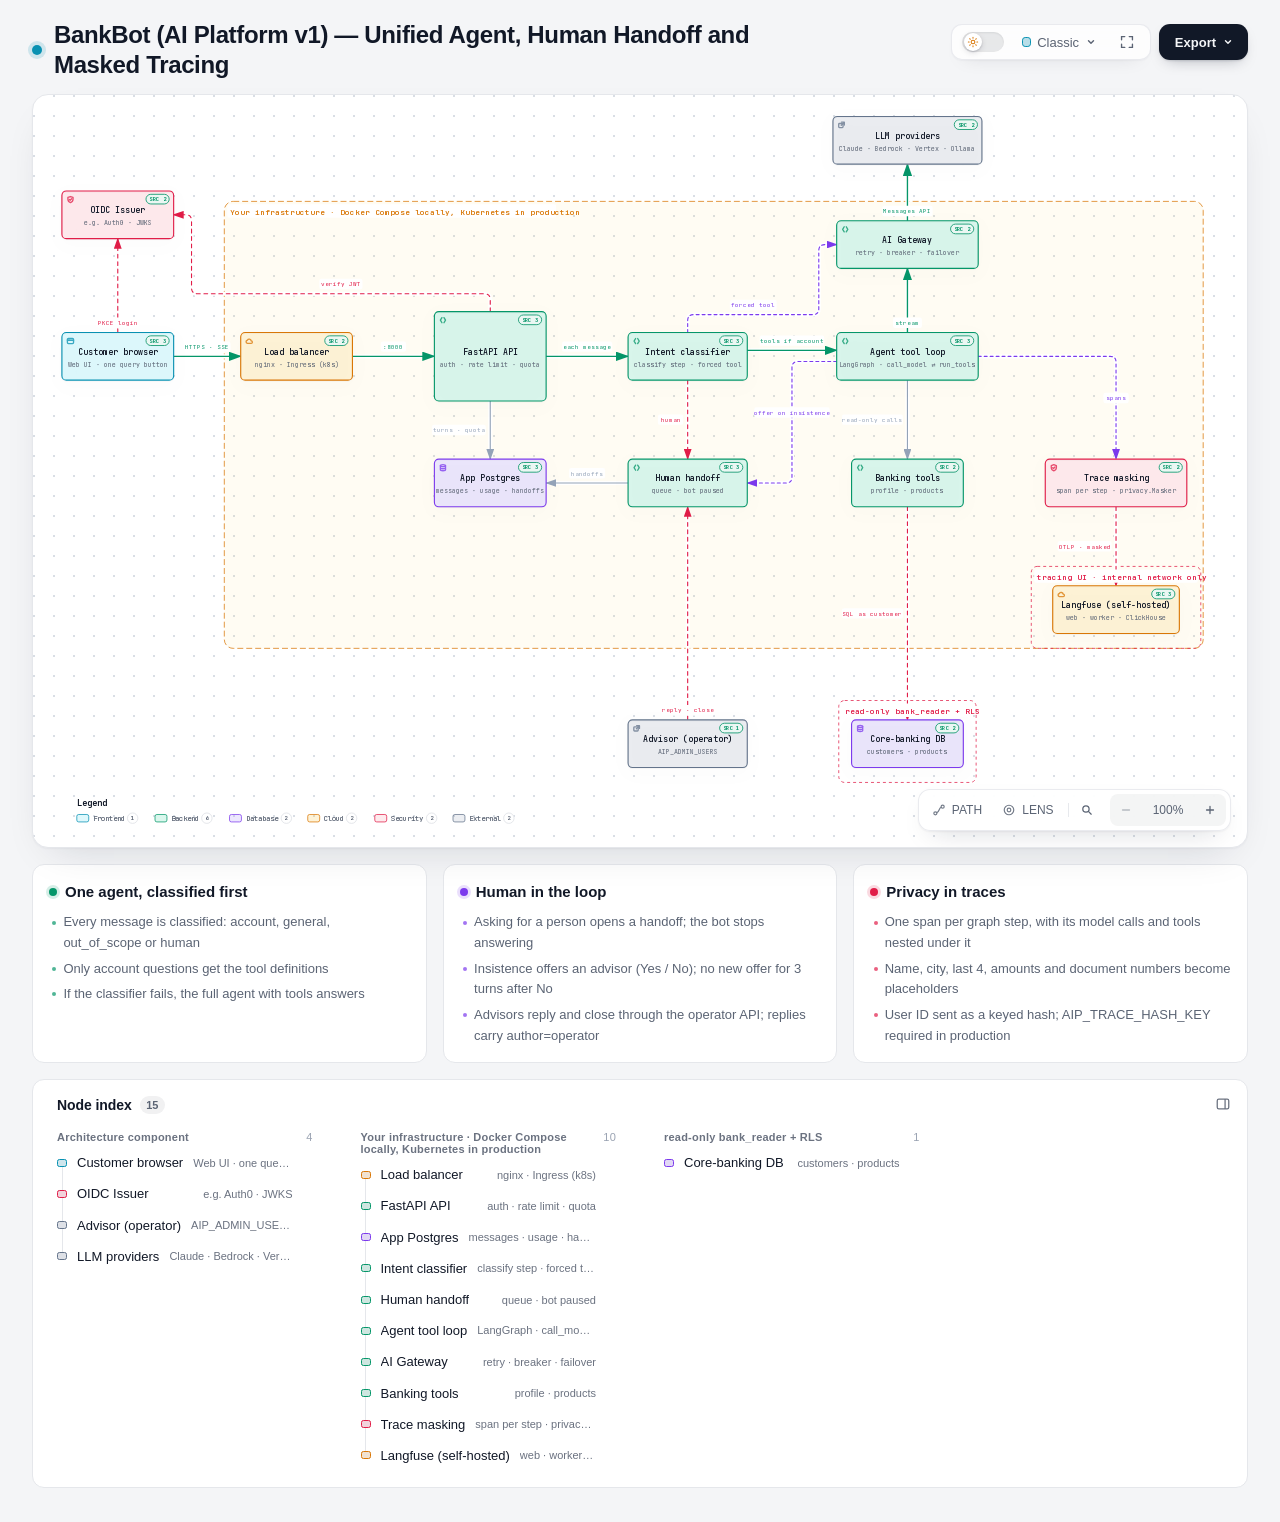
==== commit 6ffbf708: "Architecture diagram rebuilt for the unified agent (Archify) Rebuilt from scratch at fe076cc: the in" ====
--- a/docs/architecture/bankbot-architecture.html
+++ b/docs/architecture/bankbot-architecture.html
@@ -5,7 +5,7 @@
   <meta name="viewport" content="width=device-width, initial-scale=1.0">
   <meta name="generator" content="archify 3.0.0">
   <meta name="archify-reader-contract" content="declared-wide-v1">
-  <title>BankBot (AI Platform v1) — Architecture Diagram</title>
+  <title>BankBot (AI Platform v1) — Unified Agent, Human Handoff and Masked Tracing Diagram</title>
   <script>
     // Resolve the theme before first paint so light-preference users don't
     // see a dark flash. The toolbar script below re-applies with UI state.
@@ -4978,17 +4978,17 @@
            data-preset-badge-blueprint="BLUEPRINT / REV 01"
            data-preset-badge-editorial="EDITORIAL / FIELD NOTE">
         <div class="pulse-dot"></div>
-        <h1>BankBot (AI Platform v1) — Architecture</h1>
+        <h1>BankBot (AI Platform v1) — Unified Agent, Human Handoff and Masked Tracing</h1>
       </div>
     </div>
 
-    <script id="archify-source-evidence-data" type="application/json">{"schemaVersion":1,"verified":true,"repository":{"url":"git@github.com:mavino4/DatathonFactored","revision":"0c76db2b00d6c58649dbbc209bb1101ae20d11b8","shortRevision":"0c76db2","label":"mavino4/DatathonFactored","linkMode":"local-only"},"referenceCount":22,"nodes":{"webui":[{"path":"src/aiplatform/web/app.js","line":202,"endLine":218,"label":"API calls + SSE over POST"},{"path":"src/aiplatform/web/app.js","line":472,"endLine":473,"label":"sends UI language"},{"path":"src/aiplatform/api/app.py","line":324,"endLine":325,"label":"static mount"}],"lb":[{"path":"deploy/nginx.conf","line":2,"endLine":7},{"path":"deploy/k8s/base/ingress.yaml","line":1,"endLine":28}],"oidc":[{"path":"src/aiplatform/auth.py","line":44,"endLine":103,"label":"JWT verify via JWKS"},{"path":"src/aiplatform/web/app.js","line":51,"endLine":98,"label":"code + PKCE login"}],"api":[{"path":"src/aiplatform/api/app.py","line":84,"endLine":121,"label":"lifespan wiring"},{"path":"src/aiplatform/api/app.py","line":167,"endLine":193,"label":"current_user + admit"},{"path":"deploy/k8s/base/deployment.yaml","line":1,"endLine":10}],"chat":[{"path":"src/aiplatform/chat/service.py","line":34,"endLine":74}],"agent":[{"path":"src/aiplatform/agent/loop.py","line":85,"endLine":137,"label":"run / decide / loop"},{"path":"src/aiplatform/agent/loop.py","line":196,"endLine":208,"label":"irreversible -\u003e pending"}],"gateway":[{"path":"src/aiplatform/llm/gateway.py","line":92,"endLine":138},{"path":"src/aiplatform/llm/gateway.py","line":59,"endLine":69,"label":"reply-language block"},{"path":"src/aiplatform/llm/models.py","line":45,"endLine":55,"label":"Haiku 4.5 profile"}],"providers":[{"path":"src/aiplatform/llm/providers.py","line":15,"endLine":46}],"appdb":[{"path":"src/aiplatform/storage/tables.py","line":10,"endLine":65},{"path":"src/aiplatform/storage/sql.py","line":35,"endLine":150},{"path":"src/aiplatform/api/app.py","line":91,"endLine":99,"label":"SQL or in-memory"}],"bankdb":[{"path":"deploy/bankdb/schema.sql","line":60,"endLine":79,"label":"RLS policies"},{"path":"src/aiplatform/banking/repository.py","line":79,"endLine":121}]}}</script>
+    <script id="archify-source-evidence-data" type="application/json">{"schemaVersion":1,"verified":true,"repository":{"url":"git@github.com:mavino4/DatathonFactored","revision":"fe076cc04224bc65f8d02993c391a419f13afbde","shortRevision":"fe076cc","label":"mavino4/DatathonFactored","linkMode":"local-only"},"referenceCount":36,"nodes":{"customer":[{"path":"src/aiplatform/web/app.js","line":222,"endLine":250,"label":"SSE stream client"},{"path":"src/aiplatform/web/app.js","line":393,"endLine":445,"label":"advisor offer and polling"},{"path":"src/aiplatform/web/app.js","line":280,"endLine":316,"label":"safe Markdown as DOM"}],"oidc":[{"path":"src/aiplatform/auth.py","line":44,"endLine":105,"label":"JWT verified via JWKS"},{"path":"src/aiplatform/web/app.js","line":64,"endLine":84,"label":"PKCE login"}],"lb":[{"path":"deploy/nginx.conf","line":1,"endLine":15,"label":"upstream app, 300 s reads"},{"path":"docker-compose.yml","line":30,"endLine":55,"label":"2 app replicas + lb"}],"api":[{"path":"src/aiplatform/api/app.py","line":100,"endLine":140,"label":"wiring at startup"},{"path":"src/aiplatform/api/app.py","line":189,"endLine":215,"label":"user, rate limit, quota"},{"path":"src/aiplatform/api/app.py","line":312,"endLine":345,"label":"agent runs, offer answer"}],"appdb":[{"path":"src/aiplatform/storage/tables.py","line":10,"endLine":85,"label":"5 tables"},{"path":"src/aiplatform/storage/sql.py","line":49,"endLine":277,"label":"SQL stores"},{"path":"src/aiplatform/agent/loop.py","line":66,"endLine":97,"label":"turn stored, then run"}],"classify":[{"path":"src/aiplatform/agent/graph.py","line":189,"endLine":210,"label":"classify node"},{"path":"src/aiplatform/agent/intent.py","line":17,"endLine":111,"label":"tool, parse, repeats"},{"path":"src/aiplatform/agent/graph.py","line":351,"endLine":358,"label":"routing"}],"handoff":[{"path":"src/aiplatform/agent/graph.py","line":181,"endLine":225,"label":"wait and handoff nodes"},{"path":"src/aiplatform/agent/handoffs.py","line":1,"endLine":95,"label":"lifecycle and store"},{"path":"src/aiplatform/agent/loop.py","line":99,"endLine":125,"label":"accept, reply, close"}],"operator":[{"path":"src/aiplatform/api/app.py","line":344,"endLine":397,"label":"operator API"}],"agent":[{"path":"src/aiplatform/agent/graph.py","line":246,"endLine":320,"label":"model and tool steps"},{"path":"src/aiplatform/agent/graph.py","line":295,"endLine":301,"label":"irreversible → pending"},{"path":"src/aiplatform/agent/graph.py","line":321,"endLine":349,"label":"offer on insistence"}],"gateway":[{"path":"src/aiplatform/llm/gateway.py","line":99,"endLine":200,"label":"stream with failover"},{"path":"src/aiplatform/llm/gateway.py","line":214,"endLine":259,"label":"spans, usage and cost"}],"providers":[{"path":"src/aiplatform/llm/providers.py","line":15,"endLine":50,"label":"client per provider"},{"path":"src/aiplatform/llm/models.py","line":90,"endLine":94,"label":"classify and agent routes"}],"tools":[{"path":"src/aiplatform/banking/tools.py","line":65,"endLine":113,"label":"tool definitions"},{"path":"src/aiplatform/agent/graph.py","line":137,"endLine":145,"label":"traced tool call"}],"bankdb":[{"path":"src/aiplatform/banking/repository.py","line":79,"endLine":120,"label":"SET app.subject per tx"},{"path":"deploy/bankdb/schema.sql","line":58,"endLine":80,"label":"Row-Level Security"}],"masker":[{"path":"src/aiplatform/tracing.py","line":60,"endLine":145,"label":"run, step, model, tool spans"},{"path":"src/aiplatform/privacy.py","line":98,"endLine":165,"label":"mask and pseudonym"}],"langfuse":[{"path":"deploy/langfuse/docker-compose.yml","line":50,"endLine":151,"label":"local stack v4.47.0"},{"path":"deploy/langfuse/values.yaml","line":1,"endLine":50,"label":"Helm values"},{"path":"deploy/k8s/base/networkpolicy.yaml","line":42,"endLine":49,"label":"egress :3000"}]}}</script>
     <script id="archify-i18n-data" type="application/json">{"locale":"en","messages":{"viewer.kind.frontend":"Frontend","viewer.kind.backend":"Backend","viewer.kind.database":"Database","viewer.kind.cloud":"Cloud","viewer.kind.security":"Security","viewer.kind.messagebus":"Message bus","viewer.kind.external":"External","viewer.kind.neutral":"Neutral","viewer.kind.node":"Node","viewer.kind.start":"Start","viewer.kind.active":"Active","viewer.kind.waiting":"Waiting","viewer.kind.decision":"Decision","viewer.kind.success":"Success","viewer.kind.failure":"Failure","viewer.toolbar.actions":"Diagram actions","viewer.theme.toggle.title":"Toggle theme (T)","viewer.theme.toggle":"Toggle color theme","viewer.theme.dark":"Dark","viewer.theme.light":"Light","viewer.preset.choose.title":"Choose visual style (S cycles)","viewer.preset.choose":"Choose visual style","viewer.preset.style":"Style","viewer.preset.menu":"Visual style","viewer.preset.identity":"Visual identity","viewer.preset.cycles":"to cycle","viewer.preset.classic":"Classic","viewer.preset.classic.short":"Classic","viewer.preset.classic.hint":"Stable technical default","viewer.preset.flow":"Signal Flow","viewer.preset.flow.short":"Flow","viewer.preset.flow.hint":"Motion-forward presentation","viewer.preset.blueprint":"Blueprint","viewer.preset.blueprint.hint":"Engineering review","viewer.preset.editorial":"Editorial","viewer.preset.editorial.hint":"Publication and launch notes","viewer.preset.badge.signalFlow":"SIGNAL FLOW","viewer.preset.badge.blueprint":"BLUEPRINT / REV 01","viewer.preset.badge.editorial":"EDITORIAL / FIELD NOTE","viewer.preset.badge.editorialPlate":"ARCHIFY / PLATE 04","viewer.preset.current":"Visual style: {style}. Choose visual style","viewer.motion.live":"Live","viewer.motion.still":"Still","viewer.motion.pause":"Pause motion","viewer.motion.resume":"Resume motion","viewer.motion.reduced":"Motion paused by reduced-motion preference","viewer.motion.hidden":"Motion paused while this page is hidden","viewer.motion.yielding":"Pause motion; currently yielding to {owner}","viewer.motion.yielding.title":"Live preview enabled · yielding to {owner}","viewer.owner.route":"Route Probe","viewer.owner.lens":"Semantic Lens","viewer.owner.relationship":"Relationship Preview","viewer.owner.intent":"Intent Trace","viewer.owner.focus":"semantic focus","viewer.owner.legend":"legend preview","viewer.owner.reader":"reader interaction","viewer.present.enter":"Enter presentation stage","viewer.present.enter.title":"Presentation stage (F)","viewer.present.exit":"Exit presentation stage","viewer.present.exit.title":"Exit presentation stage (F or Escape)","viewer.present.present":"Present","viewer.present.exit.label":"Exit","viewer.export.button":"Export","viewer.export.button.title":"Export diagram (E)","viewer.export.diagram":"Export diagram","viewer.export.menu":"Export","viewer.export.subtitle":"Portable, clean outputs","viewer.export.share":"Share","viewer.export.shareCard":"Share Card","viewer.export.routeShareCard":"Route Share Card","viewer.export.reachShareCard":"Reach Share Card","viewer.export.copyDiagram":"Copy diagram","viewer.export.clipboardPng":"PNG to clipboard","viewer.export.raster":"Raster images","viewer.export.image":"Image","viewer.export.lossless":"Lossless image","viewer.export.compact":"Compact image","viewer.export.modern":"Modern image","viewer.export.vectorMotion":"Vector and motion","viewer.export.vectorMotion.heading":"Vector \u0026 motion","viewer.export.editable":"Editable vector","viewer.export.svg.auto":"SVG · Auto","viewer.export.svg.auto.hint":"Matches host theme","viewer.export.svg.light":"SVG · Light","viewer.export.svg.light.hint":"Always light","viewer.export.svg.dark":"SVG · Dark","viewer.export.svg.dark.hint":"Always dark","viewer.export.motion6s":"6s motion","viewer.export.unsupported":"Not supported by this browser","viewer.export.clipboardUnsupported":"Clipboard image write not supported by this browser","viewer.export.clipboardUnsupported.short":"Clipboard image write not supported in this browser.","viewer.export.motionUnavailable":"Motion capture unavailable in this browser","viewer.export.webmUnavailable":"WebM unavailable in this browser","viewer.export.failed":"Export failed: {message}","viewer.export.unknownVariant":"Unknown Share Card variant: {variant}","viewer.export.routeRequired":"Trace a route before exporting a Route Share Card","viewer.export.reachRequired":"Trace authored reach before exporting a Reach Share Card","viewer.export.unknown":"unknown","viewer.export.routeFailed":"Route Share Card export failed: {message}","viewer.export.reachFailed":"Reach Share Card export failed: {message}","viewer.export.copyFailed":"Copy failed: {message}","viewer.export.copiedPng":"Copied PNG to clipboard","viewer.export.downloadedRoute":"Downloaded Route Share Card","viewer.export.downloadedReach":"Downloaded Reach Share Card","viewer.export.downloadedWebm":"Downloaded WebM","viewer.export.recording":"Recording 6 seconds of motion…","viewer.export.card.routeSummary.one":"Path: {source} → {target} · {count} step","viewer.export.card.routeSummary.other":"Path: {source} → {target} · {count} steps","viewer.export.card.reachSummary":"Authored {direction} from {origin} · {nodes} · {links} · max {hops}","viewer.export.card.node.one":"{count} node","viewer.export.card.node.other":"{count} nodes","viewer.export.card.link.one":"{count} link","viewer.export.card.link.other":"{count} links","viewer.export.card.hop.one":"{count} hop","viewer.export.card.hop.other":"{count} hops","viewer.export.card.routeBadge":"ARCHIFY · ROUTE · {hops}","viewer.export.card.reachBadge":"ARCHIFY · {direction} REACH","viewer.export.direction.upstream":"Upstream","viewer.export.direction.downstream":"Downstream","viewer.export.error.canvasUnavailable":"Canvas unavailable for {label}","viewer.export.error.contextUnavailable":"2D canvas context unavailable for {label}","viewer.export.error.toBlobUnavailable":"canvas.toBlob unavailable for {label}","viewer.export.error.toBlobNull":"canvas.toBlob returned no data for {label}","viewer.export.error.variantsCombined":"Share Card variants cannot be combined","viewer.export.error.viewerState":"Share Card export could not remove temporary viewer state","viewer.export.error.routeState":"Route Card export could not preserve the resolved route safely","viewer.export.error.reachState":"Reach Card export could not preserve authored reach safely","viewer.export.error.webmRequirements":"WebM motion export requires a trace animation and browser MediaRecorder support","viewer.export.error.mediaRecorder":"MediaRecorder failed","viewer.export.error.emptyWebm":"MediaRecorder produced an empty WebM","viewer.export.error.webmBackground":"SVG background could not be loaded for WebM export","viewer.guide.title":"Explore this system","viewer.focus.selectedNodes":"{count} selected nodes","viewer.guide.eyebrow":"Diagram guide","viewer.guide.close":"Close diagram guide","viewer.guide.inspecting":"Inspecting compiled semantics","viewer.guide.actions":"Diagram exploration actions","viewer.guide.find":"Find any node","viewer.guide.find.hint":"Search labels, responsibilities, kinds, and stable IDs.","viewer.guide.route":"Trace a route","viewer.guide.route.aria":"Trace a directed route","viewer.guide.route.hint":"Ask how two semantic nodes connect in authored direction.","viewer.guide.map":"See the whole system","viewer.guide.map.hint":"Open Semantic Radar with a live viewport and stable nodes.","viewer.guide.lens":"Compare semantic kinds","viewer.guide.lens.hint":"Count roles, reveal their traffic, and compare direct authored links.","viewer.guide.present":"Enter Presentation Stage","viewer.guide.present.hint":"Give the live diagram the viewport without changing export.","viewer.guide.shortcuts":"Additional keyboard shortcuts","viewer.guide.shortcut.export":"Export","viewer.guide.shortcut.theme":"Theme","viewer.guide.shortcut.style":"Style","viewer.guide.shortcut.reset":"Reset","viewer.guide.shortcut.zoomIn":"Zoom in","viewer.guide.shortcut.zoomOut":"Zoom out","viewer.guide.shortcut.close":"Close","viewer.guide.facts":"{nodes} · {relationships}","viewer.guide.fact.node.one":"{count} semantic node","viewer.guide.fact.node.other":"{count} semantic nodes","viewer.guide.fact.relationship.one":"{count} relationship","viewer.guide.fact.relationship.other":"{count} relationships","viewer.guide.open":"Open diagram guide","viewer.finder.title":"Find a node","viewer.finder.close":"Close node finder","viewer.finder.placeholder":"Search labels or IDs","viewer.finder.search":"Search diagram nodes","viewer.finder.results":"Diagram nodes","viewer.finder.empty":"No matching nodes","viewer.finder.result.focus":"Focus {label}","viewer.finder.result.routeStart":"Choose {label} as route start","viewer.finder.result.routeTarget":"Choose {label} as route destination, {links}","viewer.finder.status.empty":"No matching nodes","viewer.finder.status.count.one":"{count} matching node","viewer.finder.status.count.other":"{count} matching nodes","viewer.finder.noun.nodes":"nodes","viewer.finder.link.one":"{count} link","viewer.finder.link.other":"{count} links","viewer.finder.result.focus.one":"Focus {label}, {count} related connection","viewer.finder.result.focus.other":"Focus {label}, {count} related connections","viewer.finder.status.filtered":"{visible} of {available} {noun}","viewer.finder.status.all":"{available} {noun}","viewer.passport.eyebrow":"Semantic passport","viewer.passport.metadata":"Node metadata","viewer.passport.evidence":"Verified source evidence","viewer.passport.verified":"Verified source","viewer.passport.verificationScope":"Verified against local Git at the pinned revision. Remote access has not been checked.","viewer.passport.reach":"Authored reach","viewer.passport.reach.trace":"Trace authored reachability","viewer.passport.upstream":"Upstream","viewer.passport.downstream":"Downstream","viewer.passport.upstream.trace":"Trace upstream authored reachability","viewer.passport.downstream.trace":"Trace downstream authored reachability","viewer.passport.close":"Close semantic passport","viewer.passport.move":"Move semantic passport. Drag, use arrow keys, or press Home to reset.","viewer.passport.copy":"Copy link","viewer.passport.copy.focus":"Copy link to focused node","viewer.passport.relations":"Relations","viewer.passport.relations.show":"Show connected relationships","viewer.passport.relations.hide":"Hide connected relationships","viewer.passport.relations.list":"Connected relationships","viewer.passport.copyRelation":"Copy relation","viewer.passport.copyNode":"Copy node","viewer.passport.copyPinned":"Copy link to pinned relationship","viewer.passport.copySource":"Copy link to source node","viewer.passport.copy.focused.success":"Focused node link copied","viewer.passport.copy.pinned.success":"Pinned relationship link copied","viewer.passport.copy.focused.failed":"Could not copy focused node link","viewer.passport.copy.pinned.failed":"Could not copy pinned relationship link","viewer.passport.relationship.none":"No connected relationships","viewer.passport.relationship.count.one":"{count} relation","viewer.passport.relationship.count.other":"{count} relations","viewer.passport.relationship.show.one":"Show {count} connected relationship","viewer.passport.relationship.show.other":"Show {count} connected relationships","viewer.passport.relationship.summary":"{out} outgoing · {in} incoming{loops}","viewer.passport.relationship.loops":" · {count} loop","viewer.passport.relationship.explorer":"Direct relationship explorer","viewer.passport.relationship.help":"Use arrow keys to explore relationships. Press Enter or Space to pin details; Escape clears.","viewer.passport.relationship.loopsBack":"loops back","viewer.passport.relationship.connectsTo":"connects to","viewer.passport.relationship.connectsFrom":"connects from","viewer.passport.relationship.pinned":"Pinned relationship · {from} → {to} · {label}","viewer.passport.relationship.inspect":"Inspect relationship {index} of {total}: {from} to {to}, {label}. Press Enter for details.","viewer.passport.relationship.group.out":"Outgoing","viewer.passport.relationship.group.in":"Incoming","viewer.passport.relationship.group.loop":"Self loops","viewer.passport.relationship.row":"{group}: {relationship}, {neighbor}","viewer.passport.relationship.direction.out":"OUT →","viewer.passport.relationship.direction.in":"← IN","viewer.passport.relationship.direction.loop":"LOOP","viewer.passport.sourceCount.one":"{count} verified source reference","viewer.passport.sourceCount.other":"{count} verified source references","viewer.passport.sourceMarker":"SRC","viewer.passport.beacon.one":"{count} verified source; focus this node to inspect","viewer.passport.beacon.other":"{count} verified sources; focus this node to inspect","viewer.passport.repository.open":"Open verified repository revision {revision}","viewer.passport.source.open":"Open verified source {path} at revision {revision}","viewer.passport.source.openLink":"Open ↗","viewer.passport.reach.upstream.one":"Trace {count} upstream authored node","viewer.passport.reach.upstream.other":"Trace {count} upstream authored nodes","viewer.passport.reach.downstream.one":"Trace {count} downstream authored node","viewer.passport.reach.downstream.other":"Trace {count} downstream authored nodes","viewer.passport.reach.noUpstream":"No upstream authored nodes","viewer.passport.reach.noDownstream":"No downstream authored nodes","viewer.passport.reach.status":"{direction} · {nodes} nodes · {links} links · max {hops} hops","viewer.route.eyebrow":"Path","viewer.route.start":"Click where the path starts","viewer.route.start.find":"Find start","viewer.route.start.find.aria":"Find a route start","viewer.route.copy":"Copy link","viewer.route.copy.aria":"Copy link to traced route","viewer.route.clear":"Clear","viewer.route.clear.aria":"Clear route probe","viewer.route.traced":"Path","viewer.route.pickTwo":"Click two nodes on the diagram","viewer.route.pickOne":"Click a node on the diagram","viewer.route.controls":"Route journey controls","viewer.route.previous":"Previous route position","viewer.route.play":"Play route journey","viewer.route.pause":"Pause route journey","viewer.route.replay":"Replay route journey","viewer.route.next":"Next route position","viewer.route.journey":"Journey","viewer.route.pause.label":"Pause","viewer.route.replay.label":"Replay","viewer.route.overview":"Overview","viewer.route.overview.aria":"Show complete route overview","viewer.route.instructions":"Click a start, then an end. Paths follow the arrows.","viewer.route.destination":"Where does the path from {label} end?","viewer.route.destination.find":"Find target","viewer.route.destination.find.aria":"Find a reachable route destination","viewer.route.differentDestination":"Choose a different destination","viewer.route.distinct":"Pick two different nodes.","viewer.route.unreachable":"Cannot reach {label} from here","viewer.route.unreachable.detail":"{target} cannot be reached from {source} along the arrows. Pick a highlighted node.","viewer.route.start.instructions":"Next, pick the end. Only nodes you can reach will light up.","viewer.route.copy.success":"Traced route link copied","viewer.route.copy.failed":"Could not copy traced route link","viewer.route.position":"Route position {index} of {total}: {label}","viewer.route.step":"Step {index} of {total} · {phase} · {label}","viewer.route.motionRequired":"Automatic journey requires Live motion","viewer.route.trigger.clear":"Clear traced route","viewer.route.overview.status":"{nodes} · {hops} · shortest path","viewer.route.overview.node.one":"{count} node","viewer.route.overview.node.other":"{count} nodes","viewer.route.overview.hop.one":"{count} step","viewer.route.overview.hop.other":"{count} steps","viewer.route.phase.playing":"Playing","viewer.route.phase.complete":"Complete","viewer.route.phase.inspecting":"Inspecting","viewer.route.destination.count.one":"{count} reachable node is highlighted. Click it.","viewer.route.destination.count.other":"{count} reachable nodes are highlighted. Click one.","viewer.route.noOutgoing":"No arrows lead out of this node. Clear it and pick another start.","viewer.route.result.title":"{source} to {target}","viewer.route.finder.source.title":"Choose route start","viewer.route.finder.source.placeholder":"Search route sources","viewer.route.finder.source.empty":"No matching route sources","viewer.route.finder.source.results":"Nodes that can start a route","viewer.route.finder.source.noun":"route sources","viewer.route.finder.source.badge":"start","viewer.route.finder.target.title":"Destination from {label}","viewer.route.finder.target.placeholder":"Search reachable destinations","viewer.route.finder.target.empty":"No matching reachable destinations","viewer.route.finder.target.results":"Reachable route destinations","viewer.route.finder.target.noun":"reachable destinations","viewer.route.hop.one":"{count} hop","viewer.route.hop.other":"{count} hops","viewer.lens.eyebrow":"Semantic lens","viewer.lens.title":"Compare system roles","viewer.lens.close":"Close semantic lens","viewer.lens.instruction":"Choose up to two semantic kinds. One reveals its real traffic; two compare only direct authored relationships.","viewer.lens.kinds":"Semantic kinds","viewer.lens.choose":"Choose a kind to inspect its nodes and touching relationships.","viewer.lens.copy":"Copy link to semantic lens","viewer.lens.clear":"Clear semantic lens","viewer.lens.open":"Open semantic lens","viewer.lens.openActive":"Open active semantic lens","viewer.lens.legend":"Semantic legend","viewer.lens.legend.inspect.one":"Inspect {label}, {count} node","viewer.lens.legend.inspect.other":"Inspect {label}, {count} nodes","viewer.lens.kind.count.one":"{label}, {count} node","viewer.lens.kind.count.other":"{label}, {count} nodes","viewer.lens.compare.one":"{first} → {second}: {forward} · {second} → {first}: {reverse} · {count} direct relationship","viewer.lens.compare.other":"{first} → {second}: {forward} · {second} → {first}: {reverse} · {count} direct relationships","viewer.lens.single":"{nodes} · {relationships} · connected peers remain visible","viewer.lens.node.one":"{count} {label} node","viewer.lens.node.other":"{count} {label} nodes","viewer.lens.relationship.one":"{count} touching relationship","viewer.lens.relationship.other":"{count} touching relationships","viewer.radar.title":"Semantic radar","viewer.radar.building":"Building overview","viewer.radar.openFull":"Open full semantic radar","viewer.radar.open":"Open radar","viewer.radar.close":"Close semantic radar","viewer.radar.surface":"Diagram overview. Click a node to focus it, or use arrow keys to pan.","viewer.radar.click":"Click node","viewer.radar.drag":"Drag to pan","viewer.radar.space":"Semantic radar needs more MAP space.","viewer.radar.nodes":"Semantic diagram radar nodes","viewer.radar.focus":"Focus {label} from Semantic Radar","viewer.radar.status":"{count} nodes · {viewport}","viewer.radar.fullMap":"{count} nodes · full map","viewer.radar.compacted":"Radar compacted to avoid covering the Semantic Passport or MAP controls.","viewer.radar.cancelWaiting":"Cancel semantic radar waiting for more MAP space","viewer.radar.needsSpace":"Semantic radar needs more visible MAP space","viewer.radar.viewport.full":"full map","viewer.radar.viewport.width":"{percent}% width","viewer.radar.viewport.scale":"{percent}% viewport","viewer.nav.controls":"Diagram view controls","viewer.nav.route":"Trace a directed route","viewer.nav.route.title":"Trace route (R)","viewer.nav.route.short":"PATH","viewer.nav.radar":"Open semantic radar","viewer.nav.radar.title":"Semantic radar (M)","viewer.nav.radar.short":"MAP","viewer.nav.lens":"Open semantic lens","viewer.nav.lens.title":"Semantic lens (L)","viewer.nav.lens.short":"LENS","viewer.nav.find":"Find a node","viewer.nav.find.title":"Find a node (/)","viewer.outline.title":"Node index","viewer.rail.show":"Notes \u0026 index","viewer.rail.controls":"Side panel","viewer.rail.collapse":"Collapse side panel","viewer.rail.bottom":"Move panel below the diagram","viewer.rail.right":"Move panel beside the diagram","viewer.nav.guide":"Open diagram guide","viewer.nav.guide.title":"Diagram guide (?)","viewer.nav.zoomOut":"Zoom out","viewer.nav.zoomOut.title":"Zoom out (-)","viewer.nav.reset":"Reset diagram view","viewer.nav.reset.title":"Reset view (0)","viewer.nav.read":"READ","viewer.nav.zoomIn":"Zoom in","viewer.nav.zoomIn.title":"Zoom in (+)","viewer.nav.camera":"{hint}. Reset diagram view","viewer.nav.camera.title":"{semantic}{hint} · reset view (0)","viewer.nav.camera.semantic":"Semantic camera active · ","viewer.nav.level.map":"MAP","viewer.nav.level.read":"READ","viewer.nav.level.full":"FULL","viewer.nav.level.auto":"AUTO","viewer.nav.detail.map":"Zoom in to reveal relationship labels and node context","viewer.nav.detail.read":"Zoom in again to reveal tags and annotations","viewer.nav.detail.full":"Full diagram detail","viewer.intent.summary":"{label}. {out} outgoing, {in} incoming{loops}. {total} connections. Press Enter for details.","viewer.intent.loops":", {count} self loop","viewer.common.copied":"Copied","viewer.common.copyFailed":"Copy failed","viewer.common.copyLink":"Copy link","viewer.common.clear":"Clear","viewer.common.close":"Close"}}</script>
     <!-- Main Diagram -->
     <div class="diagram-container" data-detail-level="read"
          data-preset-badge-editorial-plate="ARCHIFY / PLATE 04">
-      <svg viewBox="0 0 1580 692" role="img" lang="en" aria-labelledby="archify-diagram-title archify-diagram-description" data-preset="classic" data-quality-profile="showcase" data-reader-fit="intrinsic-height" data-reader-min-text="7.5" data-reader-primary-text="14">
-        <title id="archify-diagram-title">BankBot (AI Platform v1) — Architecture</title>
+      <svg viewBox="0 0 1592 972" role="img" lang="en" aria-labelledby="archify-diagram-title archify-diagram-description" data-preset="classic" data-quality-profile="showcase" data-reader-fit="intrinsic-height" data-reader-min-text="7.5" data-reader-primary-text="14">
+        <title id="archify-diagram-title">BankBot (AI Platform v1) — Unified Agent, Human Handoff and Masked Tracing</title>
         <desc id="archify-diagram-description">An architecture diagram generated by Archify.</desc>
         <!-- Definitions -->
         <defs>
@@ -5013,267 +5013,387 @@
         <rect width="100%" height="100%" fill="url(#grid)" />
 
         <!-- Boundaries (behind everything) -->
-        <rect data-graph-role="structural-frame" data-composition-frame-kind="region" data-composition-frame-id="0" data-composition-frame-label="API process (FastAPI, in-process modules)" x="500" y="174" width="750" height="310" rx="12" class="c-region" stroke-width="1"/>
-
-        <rect data-graph-role="structural-frame" data-composition-frame-kind="region" data-composition-frame-id="1" data-composition-frame-label="PostgreSQL 16" x="314" y="514" width="517" height="110" rx="12" class="c-region" stroke-width="1"/>
+        <rect data-graph-role="structural-frame" data-composition-frame-kind="region" data-composition-frame-id="0" data-composition-frame-label="Your infrastructure · Docker Compose locally, Kubernetes in production" x="238" y="124" width="1314" height="600" rx="12" class="c-region" stroke-width="1"/>
+
+        <rect data-graph-role="structural-frame" data-composition-frame-kind="security-group" data-composition-frame-id="1" data-composition-frame-label="tracing UI · internal network only" x="1321.2361188322582" y="614" width="227.52776233548386" height="110" rx="8" class="c-security-group" stroke-width="1"/>
+
+        <rect data-graph-role="structural-frame" data-composition-frame-kind="security-group" data-composition-frame-id="2" data-composition-frame-label="read-only bank_reader + RLS" x="1062.8051531903225" y="794" width="184.38969361935483" height="110" rx="8" class="c-security-group" stroke-width="1"/>
 
         <!-- Connection paths (before components for correct z-order) -->
         <g data-graph-role="automatic-crossover" style="--step:0">
-          <path data-graph-role="automatic-crossover-underlay" d="M 180 332 L 280 332" fill="none" stroke="var(--mask)" stroke-width="5.8" stroke-linecap="round" stroke-linejoin="round" pointer-events="none"/>
-          <path data-edge-from="webui" data-edge-to="lb" data-edge-label="HTTPS · SSE" data-edge-key="0" data-composition-points="180,332;280,332" data-composition-crossover="halo" data-composition-independent="true" d="M 180 332 L 280 332" class="a-emphasis" stroke-width="1.8" marker-end="url(#arrowhead-emphasis)"/>
+          <path data-graph-role="automatic-crossover-underlay" d="M 170 332 L 260 332" fill="none" stroke="var(--mask)" stroke-width="5.8" stroke-linecap="round" stroke-linejoin="round" pointer-events="none"/>
+          <path data-edge-from="customer" data-edge-to="lb" data-edge-label="HTTPS · SSE" data-edge-key="0" data-edge-id="https" data-composition-points="170,332;260,332" data-composition-crossover="halo" data-composition-independent="true" d="M 170 332 L 260 332" class="a-emphasis" stroke-width="1.8" marker-end="url(#arrowhead-emphasis)"/>
         </g>
         <g data-graph-role="automatic-crossover" style="--step:1">
-          <path data-graph-role="automatic-crossover-underlay" d="M 420 332 L 520 332" fill="none" stroke="var(--mask)" stroke-width="5.8" stroke-linecap="round" stroke-linejoin="round" pointer-events="none"/>
-          <path data-edge-from="lb" data-edge-to="api" data-edge-label="proxy_pass" data-edge-key="1" data-composition-points="420,332;520,332" data-composition-crossover="halo" data-composition-independent="true" d="M 420 332 L 520 332" class="a-emphasis" stroke-width="1.8" marker-end="url(#arrowhead-emphasis)"/>
+          <path data-graph-role="automatic-crossover-underlay" d="M 95 300 L 95 174" fill="none" stroke="var(--mask)" stroke-width="5.5" stroke-linecap="round" stroke-linejoin="round" pointer-events="none"/>
+          <path data-edge-from="customer" data-edge-to="oidc" data-edge-label="PKCE login" data-edge-key="1" data-edge-id="login" data-composition-points="95,300;95,174" data-composition-crossover="halo" data-composition-independent="true" d="M 95 300 L 95 174" class="a-security" stroke-width="1.5" marker-end="url(#arrowhead-security)"/>
         </g>
         <g data-graph-role="automatic-crossover" style="--step:2">
-          <path data-graph-role="automatic-crossover-underlay" d="M 110 300 L 110 206 Q 110 198 118 198 L 590 198 Q 598 198 598 190 L 598 174" fill="none" stroke="var(--mask)" stroke-width="5.5" stroke-linecap="round" stroke-linejoin="round" pointer-events="none"/>
-          <path data-edge-from="webui" data-edge-to="oidc" data-edge-label="login (PKCE)" data-edge-key="2" data-composition-points="110,300;110,198;598,198;598,174" data-composition-crossover="halo" data-composition-independent="true" d="M 110 300 L 110 206 Q 110 198 118 198 L 590 198 Q 598 198 598 190 L 598 174" class="a-security" stroke-width="1.5" marker-end="url(#arrowhead-security)"/>
+          <path data-graph-role="automatic-crossover-underlay" d="M 410 332 L 520 332" fill="none" stroke="var(--mask)" stroke-width="5.8" stroke-linecap="round" stroke-linejoin="round" pointer-events="none"/>
+          <path data-edge-from="lb" data-edge-to="api" data-edge-label=":8000" data-edge-key="2" data-edge-id="proxy" data-composition-points="410,332;520,332" data-composition-crossover="halo" data-composition-independent="true" d="M 410 332 L 520 332" class="a-emphasis" stroke-width="1.8" marker-end="url(#arrowhead-emphasis)"/>
         </g>
         <g data-graph-role="automatic-crossover" style="--step:3">
-          <path data-graph-role="automatic-crossover-underlay" d="M 612 300 L 612 174" fill="none" stroke="var(--mask)" stroke-width="5.5" stroke-linecap="round" stroke-linejoin="round" pointer-events="none"/>
-          <path data-edge-from="api" data-edge-to="oidc" data-edge-label="JWKS" data-edge-key="3" data-composition-points="612,300;612,174" data-composition-crossover="halo" data-composition-independent="true" d="M 612 300 L 612 174" class="a-security" stroke-width="1.5" marker-end="url(#arrowhead-security)"/>
+          <path data-graph-role="automatic-crossover-underlay" d="M 595 272 L 595 256 Q 595 248 587 248 L 202 248 Q 194 248 194 240 L 194 150 Q 194 142 186 142 L 170 142" fill="none" stroke="var(--mask)" stroke-width="5.5" stroke-linecap="round" stroke-linejoin="round" pointer-events="none"/>
+          <path data-edge-from="api" data-edge-to="oidc" data-edge-label="verify JWT" data-edge-key="3" data-edge-id="verify" data-composition-points="595,272;595,248;194,248;194,142;170,142" data-composition-crossover="halo" data-composition-independent="true" d="M 595 272 L 595 256 Q 595 248 587 248 L 202 248 Q 194 248 194 240 L 194 150 Q 194 142 186 142 L 170 142" class="a-security" stroke-width="1.5" marker-end="url(#arrowhead-security)"/>
         </g>
         <g data-graph-role="automatic-crossover" style="--step:4">
-          <path data-graph-role="automatic-crossover-underlay" d="M 690 322.9 L 737 322.9 Q 745 322.9 745 314.9 L 745 240 Q 745 232 753 232 L 800 232" fill="none" stroke="var(--mask)" stroke-width="5.8" stroke-linecap="round" stroke-linejoin="round" pointer-events="none"/>
-          <path data-edge-from="api" data-edge-to="chat" data-edge-label="chat turn" data-edge-key="4" data-composition-points="690,322.9;745,322.9;745,232;800,232" data-composition-crossover="halo" data-composition-independent="true" d="M 690 322.9 L 737 322.9 Q 745 322.9 745 314.9 L 745 240 Q 745 232 753 232 L 800 232" class="a-emphasis" stroke-width="1.8" marker-end="url(#arrowhead-emphasis)"/>
+          <path data-graph-role="automatic-crossover-underlay" d="M 670 332 L 780 332" fill="none" stroke="var(--mask)" stroke-width="5.8" stroke-linecap="round" stroke-linejoin="round" pointer-events="none"/>
+          <path data-edge-from="api" data-edge-to="classify" data-edge-label="each message" data-edge-key="4" data-edge-id="every-message" data-composition-points="670,332;780,332" data-composition-crossover="halo" data-composition-independent="true" d="M 670 332 L 780 332" class="a-emphasis" stroke-width="1.8" marker-end="url(#arrowhead-emphasis)"/>
         </g>
         <g data-graph-role="automatic-crossover" style="--step:5">
-          <path data-graph-role="automatic-crossover-underlay" d="M 690 339 L 737 339 Q 745 339 745 347 L 745 424 Q 745 432 753 432 L 800 432" fill="none" stroke="var(--mask)" stroke-width="5.8" stroke-linecap="round" stroke-linejoin="round" pointer-events="none"/>
-          <path data-edge-from="api" data-edge-to="agent" data-edge-label="agent run" data-edge-key="5" data-composition-points="690,339;745,339;745,432;800,432" data-composition-crossover="halo" data-composition-independent="true" d="M 690 339 L 737 339 Q 745 339 745 347 L 745 424 Q 745 432 753 432 L 800 432" class="a-emphasis" stroke-width="1.8" marker-end="url(#arrowhead-emphasis)"/>
+          <path data-graph-role="automatic-crossover-underlay" d="M 595 392 L 595 470" fill="none" stroke="var(--mask)" stroke-width="5.5" stroke-linecap="round" stroke-linejoin="round" pointer-events="none"/>
+          <path data-edge-from="api" data-edge-to="appdb" data-edge-label="turns · quota" data-edge-key="5" data-edge-id="store" data-composition-points="595,392;595,470" data-composition-crossover="halo" data-composition-independent="true" d="M 595 392 L 595 470" class="a-default" stroke-width="1.5" marker-end="url(#arrowhead)"/>
         </g>
         <g data-graph-role="automatic-crossover" style="--step:6">
-          <path data-graph-role="automatic-crossover-underlay" d="M 950 232 L 1002 232 Q 1010 232 1010 240 L 1010 314.9 Q 1010 322.9 1018 322.9 L 1070 322.9" fill="none" stroke="var(--mask)" stroke-width="5.8" stroke-linecap="round" stroke-linejoin="round" pointer-events="none"/>
-          <path data-edge-from="chat" data-edge-to="gateway" data-edge-label="stream" data-edge-key="6" data-composition-points="950,232;1010,232;1010,322.9;1070,322.9" data-composition-crossover="halo" data-composition-independent="true" d="M 950 232 L 1002 232 Q 1010 232 1010 240 L 1010 314.9 Q 1010 322.9 1018 322.9 L 1070 322.9" class="a-emphasis" stroke-width="1.8" marker-end="url(#arrowhead-emphasis)"/>
+          <path data-graph-role="automatic-crossover-underlay" d="M 860 300 L 860 284 Q 860 276 868 276 L 1028 276 Q 1036 276 1036 268 L 1036 190 Q 1036 182 1044 182 L 1060 182" fill="none" stroke="var(--mask)" stroke-width="5.5" stroke-linecap="round" stroke-linejoin="round" pointer-events="none"/>
+          <path data-edge-from="classify" data-edge-to="gateway" data-edge-label="forced tool" data-edge-key="6" data-edge-id="classify-llm" data-composition-points="860,300;860,276;1036,276;1036,182;1060,182" data-composition-crossover="halo" data-composition-independent="true" d="M 860 300 L 860 284 Q 860 276 868 276 L 1028 276 Q 1036 276 1036 268 L 1036 190 Q 1036 182 1044 182 L 1060 182" class="a-dashed" stroke-width="1.5" marker-end="url(#arrowhead-dashed)"/>
         </g>
         <g data-graph-role="automatic-crossover" style="--step:7">
-          <path data-graph-role="automatic-crossover-underlay" d="M 950 432 L 1002 432 Q 1010 432 1010 424 L 1010 347 Q 1010 339 1018 339 L 1070 339" fill="none" stroke="var(--mask)" stroke-width="5.8" stroke-linecap="round" stroke-linejoin="round" pointer-events="none"/>
-          <path data-edge-from="agent" data-edge-to="gateway" data-edge-label="stream + tools" data-edge-key="7" data-composition-points="950,432;1010,432;1010,339;1070,339" data-composition-crossover="halo" data-composition-independent="true" d="M 950 432 L 1002 432 Q 1010 432 1010 424 L 1010 347 Q 1010 339 1018 339 L 1070 339" class="a-emphasis" stroke-width="1.8" marker-end="url(#arrowhead-emphasis)"/>
+          <path data-graph-role="automatic-crossover-underlay" d="M 940 323.95 L 1060 323.95" fill="none" stroke="var(--mask)" stroke-width="5.8" stroke-linecap="round" stroke-linejoin="round" pointer-events="none"/>
+          <path data-edge-from="classify" data-edge-to="agent" data-edge-label="tools if account" data-edge-key="7" data-edge-id="route" data-composition-points="940,323.95;1060,323.95" data-composition-crossover="halo" data-composition-independent="true" d="M 940 323.95 L 1060 323.95" class="a-emphasis" stroke-width="1.8" marker-end="url(#arrowhead-emphasis)"/>
         </g>
         <g data-graph-role="automatic-crossover" style="--step:8">
-          <path data-graph-role="automatic-crossover-underlay" d="M 1230 332 L 1340 332" fill="none" stroke="var(--mask)" stroke-width="5.8" stroke-linecap="round" stroke-linejoin="round" pointer-events="none"/>
-          <path data-edge-from="gateway" data-edge-to="providers" data-edge-label="Messages API" data-edge-key="8" data-composition-points="1230,332;1340,332" data-composition-crossover="halo" data-composition-independent="true" d="M 1230 332 L 1340 332" class="a-emphasis" stroke-width="1.8" marker-end="url(#arrowhead-emphasis)"/>
+          <path data-graph-role="automatic-crossover-underlay" d="M 860 364 L 860 470" fill="none" stroke="var(--mask)" stroke-width="5.5" stroke-linecap="round" stroke-linejoin="round" pointer-events="none"/>
+          <path data-edge-from="classify" data-edge-to="handoff" data-edge-label="human" data-edge-key="8" data-edge-id="ask-human" data-composition-points="860,364;860,470" data-composition-crossover="halo" data-composition-independent="true" d="M 860 364 L 860 470" class="a-security" stroke-width="1.5" marker-end="url(#arrowhead-security)"/>
         </g>
         <g data-graph-role="automatic-crossover" style="--step:9">
-          <path data-graph-role="automatic-crossover-underlay" d="M 598 364 L 598 444 Q 598 452 590 452 L 428 452 Q 420 452 420 460 L 420 540" fill="none" stroke="var(--mask)" stroke-width="5.5" stroke-linecap="round" stroke-linejoin="round" pointer-events="none"/>
-          <path data-edge-from="api" data-edge-to="appdb" data-edge-label="SQLAlchemy" data-edge-key="9" data-composition-points="598,364;598,452;420,452;420,540" data-composition-crossover="halo" data-composition-independent="true" d="M 598 364 L 598 444 Q 598 452 590 452 L 428 452 Q 420 452 420 460 L 420 540" class="a-default" stroke-width="1.5" marker-end="url(#arrowhead)"/>
+          <path data-graph-role="automatic-crossover-underlay" d="M 1060 339 L 1008 339 Q 1000 339 1000 347 L 1000 494 Q 1000 502 992 502 L 940 502" fill="none" stroke="var(--mask)" stroke-width="5.5" stroke-linecap="round" stroke-linejoin="round" pointer-events="none"/>
+          <path data-edge-from="agent" data-edge-to="handoff" data-edge-label="offer on insistence" data-edge-key="9" data-edge-id="offer" data-composition-points="1060,339;1000,339;1000,502;940,502" data-composition-crossover="halo" data-composition-independent="true" d="M 1060 339 L 1008 339 Q 1000 339 1000 347 L 1000 494 Q 1000 502 992 502 L 940 502" class="a-dashed" stroke-width="1.5" marker-end="url(#arrowhead-dashed)"/>
         </g>
         <g data-graph-role="automatic-crossover" style="--step:10">
-          <path data-graph-role="automatic-crossover-underlay" d="M 612 364 L 612 444 Q 612 452 620 452 L 725 452 Q 733 452 733 460 L 733 540" fill="none" stroke="var(--mask)" stroke-width="5.5" stroke-linecap="round" stroke-linejoin="round" pointer-events="none"/>
-          <path data-edge-from="api" data-edge-to="bankdb" data-edge-label="GET /v1/me" data-edge-key="10" data-composition-points="612,364;612,452;733,452;733,540" data-composition-crossover="halo" data-composition-independent="true" d="M 612 364 L 612 444 Q 612 452 620 452 L 725 452 Q 733 452 733 460 L 733 540" class="a-security" stroke-width="1.5" marker-end="url(#arrowhead-security)"/>
+          <path data-graph-role="automatic-crossover-underlay" d="M 780 502 L 670 502" fill="none" stroke="var(--mask)" stroke-width="5.5" stroke-linecap="round" stroke-linejoin="round" pointer-events="none"/>
+          <path data-edge-from="handoff" data-edge-to="appdb" data-edge-label="handoffs" data-edge-key="10" data-edge-id="queue" data-composition-points="780,502;670,502" data-composition-crossover="halo" data-composition-independent="true" d="M 780 502 L 670 502" class="a-default" stroke-width="1.5" marker-end="url(#arrowhead)"/>
         </g>
         <g data-graph-role="automatic-crossover" style="--step:11">
-          <path data-graph-role="automatic-crossover-underlay" d="M 875 464 L 875 494 Q 875 502 867 502 L 755 502 Q 747 502 747 510 L 747 540" fill="none" stroke="var(--mask)" stroke-width="5.5" stroke-linecap="round" stroke-linejoin="round" pointer-events="none"/>
-          <path data-edge-from="agent" data-edge-to="bankdb" data-edge-label="bank tools" data-edge-key="11" data-composition-points="875,464;875,502;747,502;747,540" data-composition-crossover="halo" data-composition-independent="true" d="M 875 464 L 875 494 Q 875 502 867 502 L 755 502 Q 747 502 747 510 L 747 540" class="a-security" stroke-width="1.5" marker-end="url(#arrowhead-security)"/>
+          <path data-graph-role="automatic-crossover-underlay" d="M 860 820 L 860 534" fill="none" stroke="var(--mask)" stroke-width="5.5" stroke-linecap="round" stroke-linejoin="round" pointer-events="none"/>
+          <path data-edge-from="operator" data-edge-to="handoff" data-edge-label="reply · close" data-edge-key="11" data-edge-id="operator-api" data-composition-points="860,820;860,534" data-composition-crossover="halo" data-composition-independent="true" d="M 860 820 L 860 534" class="a-security" stroke-width="1.5" marker-end="url(#arrowhead-security)"/>
         </g>
+        <g data-graph-role="automatic-crossover" style="--step:12">
+          <path data-graph-role="automatic-crossover-underlay" d="M 1155 300 L 1155 214" fill="none" stroke="var(--mask)" stroke-width="5.8" stroke-linecap="round" stroke-linejoin="round" pointer-events="none"/>
+          <path data-edge-from="agent" data-edge-to="gateway" data-edge-label="stream" data-edge-key="12" data-edge-id="agent-llm" data-composition-points="1155,300;1155,214" data-composition-crossover="halo" data-composition-independent="true" d="M 1155 300 L 1155 214" class="a-emphasis" stroke-width="1.8" marker-end="url(#arrowhead-emphasis)"/>
+        </g>
+        <g data-graph-role="automatic-crossover" style="--step:13">
+          <path data-graph-role="automatic-crossover-underlay" d="M 1155 150 L 1155 74" fill="none" stroke="var(--mask)" stroke-width="5.8" stroke-linecap="round" stroke-linejoin="round" pointer-events="none"/>
+          <path data-edge-from="gateway" data-edge-to="providers" data-edge-label="Messages API" data-edge-key="13" data-edge-id="messages-api" data-composition-points="1155,150;1155,74" data-composition-crossover="halo" data-composition-independent="true" d="M 1155 150 L 1155 74" class="a-emphasis" stroke-width="1.8" marker-end="url(#arrowhead-emphasis)"/>
+        </g>
+        <g data-graph-role="automatic-crossover" style="--step:14">
+          <path data-graph-role="automatic-crossover-underlay" d="M 1155 364 L 1155 470" fill="none" stroke="var(--mask)" stroke-width="5.5" stroke-linecap="round" stroke-linejoin="round" pointer-events="none"/>
+          <path data-edge-from="agent" data-edge-to="tools" data-edge-label="read-only calls" data-edge-key="14" data-edge-id="call-tools" data-composition-points="1155,364;1155,470" data-composition-crossover="halo" data-composition-independent="true" d="M 1155 364 L 1155 470" class="a-default" stroke-width="1.5" marker-end="url(#arrowhead)"/>
+        </g>
+        <g data-graph-role="automatic-crossover" style="--step:15">
+          <path data-graph-role="automatic-crossover-underlay" d="M 1155 534 L 1155 820" fill="none" stroke="var(--mask)" stroke-width="5.5" stroke-linecap="round" stroke-linejoin="round" pointer-events="none"/>
+          <path data-edge-from="tools" data-edge-to="bankdb" data-edge-label="SQL as customer" data-edge-key="15" data-edge-id="rls-query" data-composition-points="1155,534;1155,820" data-composition-crossover="halo" data-composition-independent="true" d="M 1155 534 L 1155 820" class="a-security" stroke-width="1.5" marker-end="url(#arrowhead-security)"/>
+        </g>
+        <g data-graph-role="automatic-crossover" style="--step:16">
+          <path data-graph-role="automatic-crossover-underlay" d="M 1250 332 L 1427 332 Q 1435 332 1435 340 L 1435 470" fill="none" stroke="var(--mask)" stroke-width="5.5" stroke-linecap="round" stroke-linejoin="round" pointer-events="none"/>
+          <path data-edge-from="agent" data-edge-to="masker" data-edge-label="spans" data-edge-key="16" data-edge-id="spans" data-composition-points="1250,332;1435,332;1435,470" data-composition-crossover="halo" data-composition-independent="true" d="M 1250 332 L 1427 332 Q 1435 332 1435 340 L 1435 470" class="a-dashed" stroke-width="1.5" marker-end="url(#arrowhead-dashed)"/>
+        </g>
+        <g data-graph-role="automatic-crossover" style="--step:17">
+          <path data-graph-role="automatic-crossover-underlay" d="M 1435 534 L 1435 640" fill="none" stroke="var(--mask)" stroke-width="5.5" stroke-linecap="round" stroke-linejoin="round" pointer-events="none"/>
+          <path data-edge-from="masker" data-edge-to="langfuse" data-edge-label="OTLP · masked" data-edge-key="17" data-edge-id="otlp" data-composition-points="1435,534;1435,640" data-composition-crossover="halo" data-composition-independent="true" d="M 1435 534 L 1435 640" class="a-security" stroke-width="1.5" marker-end="url(#arrowhead-security)"/>
+        </g>
 
         <!-- Components -->
-        <g id="node-webui" data-node-id="webui" data-node-label="Web UI" tabindex="0" role="button" aria-label="Focus Web UI, BankBot · es / pt / en, Architecture component" aria-pressed="false" data-node-kind="frontend" data-node-sublabel="BankBot · es / pt / en" data-node-context="Architecture component">
-          <title>Web UI · BankBot · es / pt / en · Architecture component</title>
-          <rect x="40" y="300" width="140" height="64" rx="6" class="c-mask"/>
-          <rect x="40" y="300" width="140" height="64" rx="6" class="c-frontend" stroke-width="1.5"/>
-          <g aria-hidden="true" data-semantic-sigil="frontend" class="semantic-sigil s-frontend" transform="translate(46 306) scale(0.6875)">
+        <g id="node-customer" data-node-id="customer" data-node-label="Customer browser" tabindex="0" role="button" aria-label="Focus Customer browser, Web UI · one query button, Architecture component" aria-pressed="false" data-node-kind="frontend" data-node-sublabel="Web UI · one query button" data-node-context="Architecture component">
+          <title>Customer browser · Web UI · one query button · Architecture component</title>
+          <rect x="20" y="300" width="150" height="64" rx="6" class="c-mask"/>
+          <rect x="20" y="300" width="150" height="64" rx="6" class="c-frontend" stroke-width="1.5"/>
+          <g aria-hidden="true" data-semantic-sigil="frontend" class="semantic-sigil s-frontend" transform="translate(26 306) scale(0.6875)">
             <rect x="2" y="3" width="12" height="10" rx="2"/>
             <path d="M2 6.5h12"/>
             <circle cx="4.1" cy="4.8" r=".7" class="sigil-fill"/>
             <circle cx="6.3" cy="4.8" r=".7" class="sigil-fill"/>
           </g>
-          <text data-node-label="" data-detail-anchor="" x="110" y="330" class="t-primary" font-size="11" font-weight="600" text-anchor="middle">Web UI</text>
-        <text data-detail="context" x="110" y="346" class="t-muted" font-size="9" text-anchor="middle">BankBot · es / pt / en</text>
+          <text data-node-label="" data-detail-anchor="" x="95" y="330" class="t-primary" font-size="11" font-weight="600" text-anchor="middle">Customer browser</text>
+        <text data-detail="context" x="95" y="346" class="t-muted" font-size="9" text-anchor="middle">Web UI · one query button</text>
         </g>
 
-        <g id="node-lb" data-node-id="lb" data-node-label="Load Balancer" tabindex="0" role="button" aria-label="Focus Load Balancer, nginx / k8s Ingress, Architecture component" aria-pressed="false" data-node-kind="cloud" data-node-sublabel="nginx / k8s Ingress" data-node-context="Architecture component">
-          <title>Load Balancer · nginx / k8s Ingress · Architecture component</title>
-          <rect x="280" y="300" width="140" height="64" rx="6" class="c-mask"/>
-          <rect x="280" y="300" width="140" height="64" rx="6" class="c-cloud" stroke-width="1.5"/>
-          <g aria-hidden="true" data-semantic-sigil="cloud" class="semantic-sigil s-cloud" transform="translate(286 306) scale(0.6875)">
-            <path d="M4.3 12.5h7.3a2.4 2.4 0 0 0 .2-4.8 4 4 0 0 0-7.5-1.3A3.1 3.1 0 0 0 4.3 12.5Z"/>
-          </g>
-          <text data-node-label="" data-detail-anchor="" x="350" y="330" class="t-primary" font-size="11" font-weight="600" text-anchor="middle">Load Balancer</text>
-        <text data-detail="context" x="350" y="346" class="t-muted" font-size="9" text-anchor="middle">nginx / k8s Ingress</text>
-        </g>
-
-        <g id="node-oidc" data-node-id="oidc" data-node-label="OIDC Issuer" tabindex="0" role="button" aria-label="Focus OIDC Issuer, Auth0 · Keycloak · dev, Architecture component" aria-pressed="false" data-node-kind="security" data-node-sublabel="Auth0 · Keycloak · dev" data-node-context="Architecture component">
-          <title>OIDC Issuer · Auth0 · Keycloak · dev · Architecture component</title>
-          <rect x="535" y="110" width="140" height="64" rx="6" class="c-mask"/>
-          <rect x="535" y="110" width="140" height="64" rx="6" class="c-security" stroke-width="1.5"/>
-          <g aria-hidden="true" data-semantic-sigil="security" class="semantic-sigil s-security" transform="translate(541 116) scale(0.6875)">
+        <g id="node-oidc" data-node-id="oidc" data-node-label="OIDC Issuer" tabindex="0" role="button" aria-label="Focus OIDC Issuer, e.g. Auth0 · JWKS, Architecture component" aria-pressed="false" data-node-kind="security" data-node-sublabel="e.g. Auth0 · JWKS" data-node-tag="dev: X-User-Id" data-node-context="Architecture component">
+          <title>OIDC Issuer · e.g. Auth0 · JWKS · Architecture component · dev: X-User-Id</title>
+          <rect x="20" y="110" width="150" height="64" rx="6" class="c-mask"/>
+          <rect x="20" y="110" width="150" height="64" rx="6" class="c-security" stroke-width="1.5"/>
+          <g aria-hidden="true" data-semantic-sigil="security" class="semantic-sigil s-security" transform="translate(26 116) scale(0.6875)">
             <path d="M8 2.2 13 4v3.5c0 3.1-1.8 5.4-5 6.5-3.2-1.1-5-3.4-5-6.5V4Z"/>
             <path d="m5.8 8 1.5 1.5 3-3"/>
           </g>
-          <text data-node-label="" data-detail-anchor="" x="605" y="140" class="t-primary" font-size="11" font-weight="600" text-anchor="middle">OIDC Issuer</text>
-        <text data-detail="context" x="605" y="156" class="t-muted" font-size="9" text-anchor="middle">Auth0 · Keycloak · dev</text>
+          <text data-node-label="" data-detail-anchor="" x="95" y="140" class="t-primary" font-size="11" font-weight="600" text-anchor="middle">OIDC Issuer</text>
+        <text data-detail="context" x="95" y="156" class="t-muted" font-size="9" text-anchor="middle">e.g. Auth0 · JWKS</text>
+        <text data-detail="fine" x="95" y="166" class="t-security" font-size="7" text-anchor="middle">dev: X-User-Id</text>
         </g>
 
-        <g id="node-api" data-node-id="api" data-node-label="FastAPI API" tabindex="0" role="button" aria-label="Focus FastAPI API, OIDC · rate limit · quota, API process (FastAPI, in-process modules)" aria-pressed="false" data-node-kind="backend" data-node-sublabel="OIDC · rate limit · quota" data-node-tag="2 replicas" data-node-context="API process (FastAPI, in-process modules)">
-          <title>FastAPI API · OIDC · rate limit · quota · API process (FastAPI, in-process modules) · 2 replicas</title>
-          <rect x="520" y="300" width="170" height="64" rx="6" class="c-mask"/>
-          <rect x="520" y="300" width="170" height="64" rx="6" class="c-backend" stroke-width="1.5"/>
-          <g aria-hidden="true" data-semantic-sigil="backend" class="semantic-sigil s-backend" transform="translate(526 306) scale(0.6875)">
+        <g id="node-lb" data-node-id="lb" data-node-label="Load balancer" tabindex="0" role="button" aria-label="Focus Load balancer, nginx · Ingress (k8s), Your infrastructure · Docker Compose locally, Kubernetes in production" aria-pressed="false" data-node-kind="cloud" data-node-sublabel="nginx · Ingress (k8s)" data-node-tag="buffering off" data-node-context="Your infrastructure · Docker Compose locally, Kubernetes in production">
+          <title>Load balancer · nginx · Ingress (k8s) · Your infrastructure · Docker Compose locally, Kubernetes in production · buffering off</title>
+          <rect x="260" y="300" width="150" height="64" rx="6" class="c-mask"/>
+          <rect x="260" y="300" width="150" height="64" rx="6" class="c-cloud" stroke-width="1.5"/>
+          <g aria-hidden="true" data-semantic-sigil="cloud" class="semantic-sigil s-cloud" transform="translate(266 306) scale(0.6875)">
+            <path d="M4.3 12.5h7.3a2.4 2.4 0 0 0 .2-4.8 4 4 0 0 0-7.5-1.3A3.1 3.1 0 0 0 4.3 12.5Z"/>
+          </g>
+          <text data-node-label="" data-detail-anchor="" x="335" y="330" class="t-primary" font-size="11" font-weight="600" text-anchor="middle">Load balancer</text>
+        <text data-detail="context" x="335" y="346" class="t-muted" font-size="9" text-anchor="middle">nginx · Ingress (k8s)</text>
+        <text data-detail="fine" x="335" y="356" class="t-cloud" font-size="7" text-anchor="middle">buffering off</text>
+        </g>
+
+        <g id="node-api" data-node-id="api" data-node-label="FastAPI API" tabindex="0" role="button" aria-label="Focus FastAPI API, auth · rate limit · quota, Your infrastructure · Docker Compose locally, Kubernetes in production" aria-pressed="false" data-node-kind="backend" data-node-sublabel="auth · rate limit · quota" data-node-tag="2 replicas" data-node-context="Your infrastructure · Docker Compose locally, Kubernetes in production">
+          <title>FastAPI API · auth · rate limit · quota · Your infrastructure · Docker Compose locally, Kubernetes in production · 2 replicas</title>
+          <rect x="520" y="272" width="150" height="120" rx="6" class="c-mask"/>
+          <rect x="520" y="272" width="150" height="120" rx="6" class="c-backend" stroke-width="1.5"/>
+          <g aria-hidden="true" data-semantic-sigil="backend" class="semantic-sigil s-backend" transform="translate(526 278) scale(0.6875)">
             <path d="M6 3 3 8l3 5M10 3l3 5-3 5"/>
           </g>
-          <text data-node-label="" data-detail-anchor="" x="605" y="330" class="t-primary" font-size="11" font-weight="600" text-anchor="middle">FastAPI API</text>
-        <text data-detail="context" x="605" y="346" class="t-muted" font-size="9" text-anchor="middle">OIDC · rate limit · quota</text>
-        <text data-detail="fine" x="605" y="356" class="t-backend" font-size="7" text-anchor="middle">2 replicas</text>
+          <text data-node-label="" data-detail-anchor="" x="595" y="330" class="t-primary" font-size="11" font-weight="600" text-anchor="middle">FastAPI API</text>
+        <text data-detail="context" x="595" y="346" class="t-muted" font-size="9" text-anchor="middle">auth · rate limit · quota</text>
+        <text data-detail="fine" x="595" y="384" class="t-backend" font-size="7" text-anchor="middle">2 replicas</text>
         </g>
 
-        <g id="node-chat" data-node-id="chat" data-node-label="ChatService" tabindex="0" role="button" aria-label="Focus ChatService, streamed chat turns, API process (FastAPI, in-process modules)" aria-pressed="false" data-node-kind="backend" data-node-sublabel="streamed chat turns" data-node-context="API process (FastAPI, in-process modules)">
-          <title>ChatService · streamed chat turns · API process (FastAPI, in-process modules)</title>
-          <rect x="800" y="200" width="150" height="64" rx="6" class="c-mask"/>
-          <rect x="800" y="200" width="150" height="64" rx="6" class="c-backend" stroke-width="1.5"/>
-          <g aria-hidden="true" data-semantic-sigil="backend" class="semantic-sigil s-backend" transform="translate(806 206) scale(0.6875)">
+        <g id="node-appdb" data-node-id="appdb" data-node-label="App Postgres" tabindex="0" role="button" aria-label="Focus App Postgres, messages · usage · handoffs, Your infrastructure · Docker Compose locally, Kubernetes in production" aria-pressed="false" data-node-kind="database" data-node-sublabel="messages · usage · handoffs" data-node-context="Your infrastructure · Docker Compose locally, Kubernetes in production">
+          <title>App Postgres · messages · usage · handoffs · Your infrastructure · Docker Compose locally, Kubernetes in production</title>
+          <rect x="520" y="470" width="150" height="64" rx="6" class="c-mask"/>
+          <rect x="520" y="470" width="150" height="64" rx="6" class="c-database" stroke-width="1.5"/>
+          <g aria-hidden="true" data-semantic-sigil="database" class="semantic-sigil s-database" transform="translate(526 476) scale(0.6875)">
+            <ellipse cx="8" cy="4" rx="5" ry="2"/>
+            <path d="M3 4v8c0 1.1 2.2 2 5 2s5-.9 5-2V4M3 8c0 1.1 2.2 2 5 2s5-.9 5-2"/>
+          </g>
+          <text data-node-label="" data-detail-anchor="" x="595" y="500" class="t-primary" font-size="11" font-weight="600" text-anchor="middle">App Postgres</text>
+        <text data-detail="context" x="595" y="516" class="t-muted" font-size="8.7" text-anchor="middle">messages · usage · handoffs</text>
+        </g>
+
+        <g id="node-classify" data-node-id="classify" data-node-label="Intent classifier" tabindex="0" role="button" aria-label="Focus Intent classifier, classify step · forced tool, Your infrastructure · Docker Compose locally, Kubernetes in production" aria-pressed="false" data-node-kind="backend" data-node-sublabel="classify step · forced tool" data-node-tag="first step" data-node-context="Your infrastructure · Docker Compose locally, Kubernetes in production">
+          <title>Intent classifier · classify step · forced tool · Your infrastructure · Docker Compose locally, Kubernetes in production · first step</title>
+          <rect x="780" y="300" width="160" height="64" rx="6" class="c-mask"/>
+          <rect x="780" y="300" width="160" height="64" rx="6" class="c-backend" stroke-width="1.5"/>
+          <g aria-hidden="true" data-semantic-sigil="backend" class="semantic-sigil s-backend" transform="translate(786 306) scale(0.6875)">
             <path d="M6 3 3 8l3 5M10 3l3 5-3 5"/>
           </g>
-          <text data-node-label="" data-detail-anchor="" x="875" y="230" class="t-primary" font-size="11" font-weight="600" text-anchor="middle">ChatService</text>
-        <text data-detail="context" x="875" y="246" class="t-muted" font-size="9" text-anchor="middle">streamed chat turns</text>
+          <text data-node-label="" data-detail-anchor="" x="860" y="330" class="t-primary" font-size="11" font-weight="600" text-anchor="middle">Intent classifier</text>
+        <text data-detail="context" x="860" y="346" class="t-muted" font-size="9" text-anchor="middle">classify step · forced tool</text>
+        <text data-detail="fine" x="860" y="356" class="t-backend" font-size="7" text-anchor="middle">first step</text>
         </g>
 
-        <g id="node-agent" data-node-id="agent" data-node-label="AgentRunner" tabindex="0" role="button" aria-label="Focus AgentRunner, tool loop · approvals, API process (FastAPI, in-process modules)" aria-pressed="false" data-node-kind="backend" data-node-sublabel="tool loop · approvals" data-node-context="API process (FastAPI, in-process modules)">
-          <title>AgentRunner · tool loop · approvals · API process (FastAPI, in-process modules)</title>
-          <rect x="800" y="400" width="150" height="64" rx="6" class="c-mask"/>
-          <rect x="800" y="400" width="150" height="64" rx="6" class="c-backend" stroke-width="1.5"/>
-          <g aria-hidden="true" data-semantic-sigil="backend" class="semantic-sigil s-backend" transform="translate(806 406) scale(0.6875)">
+        <g id="node-handoff" data-node-id="handoff" data-node-label="Human handoff" tabindex="0" role="button" aria-label="Focus Human handoff, queue · bot paused, Your infrastructure · Docker Compose locally, Kubernetes in production" aria-pressed="false" data-node-kind="backend" data-node-sublabel="queue · bot paused" data-node-tag="human in the loop" data-node-context="Your infrastructure · Docker Compose locally, Kubernetes in production">
+          <title>Human handoff · queue · bot paused · Your infrastructure · Docker Compose locally, Kubernetes in production · human in the loop</title>
+          <rect x="780" y="470" width="160" height="64" rx="6" class="c-mask"/>
+          <rect x="780" y="470" width="160" height="64" rx="6" class="c-backend" stroke-width="1.5"/>
+          <g aria-hidden="true" data-semantic-sigil="backend" class="semantic-sigil s-backend" transform="translate(786 476) scale(0.6875)">
             <path d="M6 3 3 8l3 5M10 3l3 5-3 5"/>
           </g>
-          <text data-node-label="" data-detail-anchor="" x="875" y="430" class="t-primary" font-size="11" font-weight="600" text-anchor="middle">AgentRunner</text>
-        <text data-detail="context" x="875" y="446" class="t-muted" font-size="9" text-anchor="middle">tool loop · approvals</text>
+          <text data-node-label="" data-detail-anchor="" x="860" y="500" class="t-primary" font-size="11" font-weight="600" text-anchor="middle">Human handoff</text>
+        <text data-detail="context" x="860" y="516" class="t-muted" font-size="9" text-anchor="middle">queue · bot paused</text>
+        <text data-detail="fine" x="860" y="526" class="t-backend" font-size="7" text-anchor="middle">human in the loop</text>
         </g>
 
-        <g id="node-gateway" data-node-id="gateway" data-node-label="AI Gateway" tabindex="0" role="button" aria-label="Focus AI Gateway, retry · breaker · failover, API process (FastAPI, in-process modules)" aria-pressed="false" data-node-kind="backend" data-node-sublabel="retry · breaker · failover" data-node-context="API process (FastAPI, in-process modules)">
-          <title>AI Gateway · retry · breaker · failover · API process (FastAPI, in-process modules)</title>
-          <rect x="1070" y="300" width="160" height="64" rx="6" class="c-mask"/>
-          <rect x="1070" y="300" width="160" height="64" rx="6" class="c-backend" stroke-width="1.5"/>
-          <g aria-hidden="true" data-semantic-sigil="backend" class="semantic-sigil s-backend" transform="translate(1076 306) scale(0.6875)">
-            <path d="M6 3 3 8l3 5M10 3l3 5-3 5"/>
-          </g>
-          <text data-node-label="" data-detail-anchor="" x="1150" y="330" class="t-primary" font-size="11" font-weight="600" text-anchor="middle">AI Gateway</text>
-        <text data-detail="context" x="1150" y="346" class="t-muted" font-size="9" text-anchor="middle">retry · breaker · failover</text>
-        </g>
-
-        <g id="node-providers" data-node-id="providers" data-node-label="LLM Providers" tabindex="0" role="button" aria-label="Focus LLM Providers, Claude · Bedrock · Vertex · Ollama, Architecture component" aria-pressed="false" data-node-kind="external" data-node-sublabel="Claude · Bedrock · Vertex · Ollama" data-node-context="Architecture component">
-          <title>LLM Providers · Claude · Bedrock · Vertex · Ollama · Architecture component</title>
-          <rect x="1340" y="300" width="200" height="64" rx="6" class="c-mask"/>
-          <rect x="1340" y="300" width="200" height="64" rx="6" class="c-external" stroke-width="1.5"/>
-          <g aria-hidden="true" data-semantic-sigil="external" class="semantic-sigil s-external" transform="translate(1346 306) scale(0.6875)">
+        <g id="node-operator" data-node-id="operator" data-node-label="Advisor (operator)" tabindex="0" role="button" aria-label="Focus Advisor (operator), AIP_ADMIN_USERS, Architecture component" aria-pressed="false" data-node-kind="external" data-node-sublabel="AIP_ADMIN_USERS" data-node-context="Architecture component">
+          <title>Advisor (operator) · AIP_ADMIN_USERS · Architecture component</title>
+          <rect x="780" y="820" width="160" height="64" rx="6" class="c-mask"/>
+          <rect x="780" y="820" width="160" height="64" rx="6" class="c-external" stroke-width="1.5"/>
+          <g aria-hidden="true" data-semantic-sigil="external" class="semantic-sigil s-external" transform="translate(786 826) scale(0.6875)">
             <rect x="2.5" y="5" width="8.5" height="8" rx="1.5"/>
             <path d="M8 2.5h5.5V8M13.5 2.5 7.5 8.5"/>
           </g>
-          <text data-node-label="" data-detail-anchor="" x="1440" y="330" class="t-primary" font-size="11" font-weight="600" text-anchor="middle">LLM Providers</text>
-        <text data-detail="context" x="1440" y="346" class="t-muted" font-size="9" text-anchor="middle">Claude · Bedrock · Vertex · Ollama</text>
+          <text data-node-label="" data-detail-anchor="" x="860" y="850" class="t-primary" font-size="11" font-weight="600" text-anchor="middle">Advisor (operator)</text>
+        <text data-detail="context" x="860" y="866" class="t-muted" font-size="9" text-anchor="middle">AIP_ADMIN_USERS</text>
         </g>
 
-        <g id="node-appdb" data-node-id="appdb" data-node-label="App Postgres" tabindex="0" role="button" aria-label="Focus App Postgres, conversations · usage · actions, PostgreSQL 16" aria-pressed="false" data-node-kind="database" data-node-sublabel="conversations · usage · actions" data-node-context="PostgreSQL 16">
-          <title>App Postgres · conversations · usage · actions · PostgreSQL 16</title>
-          <rect x="330" y="540" width="180" height="64" rx="6" class="c-mask"/>
-          <rect x="330" y="540" width="180" height="64" rx="6" class="c-database" stroke-width="1.5"/>
-          <g aria-hidden="true" data-semantic-sigil="database" class="semantic-sigil s-database" transform="translate(336 546) scale(0.6875)">
+        <g id="node-agent" data-node-id="agent" data-node-label="Agent tool loop" tabindex="0" role="button" aria-label="Focus Agent tool loop, LangGraph · call_model ⇄ run_tools, Your infrastructure · Docker Compose locally, Kubernetes in production" aria-pressed="false" data-node-kind="backend" data-node-sublabel="LangGraph · call_model ⇄ run_tools" data-node-tag="approval gate" data-node-context="Your infrastructure · Docker Compose locally, Kubernetes in production">
+          <title>Agent tool loop · LangGraph · call_model ⇄ run_tools · Your infrastructure · Docker Compose locally, Kubernetes in production · approval gate</title>
+          <rect x="1060" y="300" width="190" height="64" rx="6" class="c-mask"/>
+          <rect x="1060" y="300" width="190" height="64" rx="6" class="c-backend" stroke-width="1.5"/>
+          <g aria-hidden="true" data-semantic-sigil="backend" class="semantic-sigil s-backend" transform="translate(1066 306) scale(0.6875)">
+            <path d="M6 3 3 8l3 5M10 3l3 5-3 5"/>
+          </g>
+          <text data-node-label="" data-detail-anchor="" x="1155" y="330" class="t-primary" font-size="11" font-weight="600" text-anchor="middle">Agent tool loop</text>
+        <text data-detail="context" x="1155" y="346" class="t-muted" font-size="8.9" text-anchor="middle">LangGraph · call_model ⇄ run_tools</text>
+        <text data-detail="fine" x="1155" y="356" class="t-backend" font-size="7" text-anchor="middle">approval gate</text>
+        </g>
+
+        <g id="node-gateway" data-node-id="gateway" data-node-label="AI Gateway" tabindex="0" role="button" aria-label="Focus AI Gateway, retry · breaker · failover, Your infrastructure · Docker Compose locally, Kubernetes in production" aria-pressed="false" data-node-kind="backend" data-node-sublabel="retry · breaker · failover" data-node-tag="sticky provider" data-node-context="Your infrastructure · Docker Compose locally, Kubernetes in production">
+          <title>AI Gateway · retry · breaker · failover · Your infrastructure · Docker Compose locally, Kubernetes in production · sticky provider</title>
+          <rect x="1060" y="150" width="190" height="64" rx="6" class="c-mask"/>
+          <rect x="1060" y="150" width="190" height="64" rx="6" class="c-backend" stroke-width="1.5"/>
+          <g aria-hidden="true" data-semantic-sigil="backend" class="semantic-sigil s-backend" transform="translate(1066 156) scale(0.6875)">
+            <path d="M6 3 3 8l3 5M10 3l3 5-3 5"/>
+          </g>
+          <text data-node-label="" data-detail-anchor="" x="1155" y="180" class="t-primary" font-size="11" font-weight="600" text-anchor="middle">AI Gateway</text>
+        <text data-detail="context" x="1155" y="196" class="t-muted" font-size="9" text-anchor="middle">retry · breaker · failover</text>
+        <text data-detail="fine" x="1155" y="206" class="t-backend" font-size="7" text-anchor="middle">sticky provider</text>
+        </g>
+
+        <g id="node-providers" data-node-id="providers" data-node-label="LLM providers" tabindex="0" role="button" aria-label="Focus LLM providers, Claude · Bedrock · Vertex · Ollama, Architecture component" aria-pressed="false" data-node-kind="external" data-node-sublabel="Claude · Bedrock · Vertex · Ollama" data-node-context="Architecture component">
+          <title>LLM providers · Claude · Bedrock · Vertex · Ollama · Architecture component</title>
+          <rect x="1055" y="10" width="200" height="64" rx="6" class="c-mask"/>
+          <rect x="1055" y="10" width="200" height="64" rx="6" class="c-external" stroke-width="1.5"/>
+          <g aria-hidden="true" data-semantic-sigil="external" class="semantic-sigil s-external" transform="translate(1061 16) scale(0.6875)">
+            <rect x="2.5" y="5" width="8.5" height="8" rx="1.5"/>
+            <path d="M8 2.5h5.5V8M13.5 2.5 7.5 8.5"/>
+          </g>
+          <text data-node-label="" data-detail-anchor="" x="1155" y="40" class="t-primary" font-size="11" font-weight="600" text-anchor="middle">LLM providers</text>
+        <text data-detail="context" x="1155" y="56" class="t-muted" font-size="9" text-anchor="middle">Claude · Bedrock · Vertex · Ollama</text>
+        </g>
+
+        <g id="node-tools" data-node-id="tools" data-node-label="Banking tools" tabindex="0" role="button" aria-label="Focus Banking tools, profile · products, Your infrastructure · Docker Compose locally, Kubernetes in production" aria-pressed="false" data-node-kind="backend" data-node-sublabel="profile · products" data-node-tag="read-only" data-node-context="Your infrastructure · Docker Compose locally, Kubernetes in production">
+          <title>Banking tools · profile · products · Your infrastructure · Docker Compose locally, Kubernetes in production · read-only</title>
+          <rect x="1080" y="470" width="150" height="64" rx="6" class="c-mask"/>
+          <rect x="1080" y="470" width="150" height="64" rx="6" class="c-backend" stroke-width="1.5"/>
+          <g aria-hidden="true" data-semantic-sigil="backend" class="semantic-sigil s-backend" transform="translate(1086 476) scale(0.6875)">
+            <path d="M6 3 3 8l3 5M10 3l3 5-3 5"/>
+          </g>
+          <text data-node-label="" data-detail-anchor="" x="1155" y="500" class="t-primary" font-size="11" font-weight="600" text-anchor="middle">Banking tools</text>
+        <text data-detail="context" x="1155" y="516" class="t-muted" font-size="9" text-anchor="middle">profile · products</text>
+        <text data-detail="fine" x="1155" y="526" class="t-backend" font-size="7" text-anchor="middle">read-only</text>
+        </g>
+
+        <g id="node-bankdb" data-node-id="bankdb" data-node-label="Core-banking DB" tabindex="0" role="button" aria-label="Focus Core-banking DB, customers · products, read-only bank_reader + RLS" aria-pressed="false" data-node-kind="database" data-node-sublabel="customers · products" data-node-context="read-only bank_reader + RLS">
+          <title>Core-banking DB · customers · products · read-only bank_reader + RLS</title>
+          <rect x="1080" y="820" width="150" height="64" rx="6" class="c-mask"/>
+          <rect x="1080" y="820" width="150" height="64" rx="6" class="c-database" stroke-width="1.5"/>
+          <g aria-hidden="true" data-semantic-sigil="database" class="semantic-sigil s-database" transform="translate(1086 826) scale(0.6875)">
             <ellipse cx="8" cy="4" rx="5" ry="2"/>
             <path d="M3 4v8c0 1.1 2.2 2 5 2s5-.9 5-2V4M3 8c0 1.1 2.2 2 5 2s5-.9 5-2"/>
           </g>
-          <text data-node-label="" data-detail-anchor="" x="420" y="570" class="t-primary" font-size="11" font-weight="600" text-anchor="middle">App Postgres</text>
-        <text data-detail="context" x="420" y="586" class="t-muted" font-size="9" text-anchor="middle">conversations · usage · actions</text>
+          <text data-node-label="" data-detail-anchor="" x="1155" y="850" class="t-primary" font-size="11" font-weight="600" text-anchor="middle">Core-banking DB</text>
+        <text data-detail="context" x="1155" y="866" class="t-muted" font-size="9" text-anchor="middle">customers · products</text>
         </g>
 
-        <g id="node-bankdb" data-node-id="bankdb" data-node-label="Bank DB" tabindex="0" role="button" aria-label="Focus Bank DB, RLS on app.subject, PostgreSQL 16" aria-pressed="false" data-node-kind="database" data-node-sublabel="RLS on app.subject" data-node-tag="read-only" data-node-context="PostgreSQL 16">
-          <title>Bank DB · RLS on app.subject · PostgreSQL 16 · read-only</title>
-          <rect x="665" y="540" width="150" height="64" rx="6" class="c-mask"/>
-          <rect x="665" y="540" width="150" height="64" rx="6" class="c-database" stroke-width="1.5"/>
-          <g aria-hidden="true" data-semantic-sigil="database" class="semantic-sigil s-database" transform="translate(671 546) scale(0.6875)">
-            <ellipse cx="8" cy="4" rx="5" ry="2"/>
-            <path d="M3 4v8c0 1.1 2.2 2 5 2s5-.9 5-2V4M3 8c0 1.1 2.2 2 5 2s5-.9 5-2"/>
+        <g id="node-masker" data-node-id="masker" data-node-label="Trace masking" tabindex="0" role="button" aria-label="Focus Trace masking, span per step · privacy.Masker, Your infrastructure · Docker Compose locally, Kubernetes in production" aria-pressed="false" data-node-kind="security" data-node-sublabel="span per step · privacy.Masker" data-node-tag="PII → placeholders" data-node-context="Your infrastructure · Docker Compose locally, Kubernetes in production">
+          <title>Trace masking · span per step · privacy.Masker · Your infrastructure · Docker Compose locally, Kubernetes in production · PII → placeholders</title>
+          <rect x="1340" y="470" width="190" height="64" rx="6" class="c-mask"/>
+          <rect x="1340" y="470" width="190" height="64" rx="6" class="c-security" stroke-width="1.5"/>
+          <g aria-hidden="true" data-semantic-sigil="security" class="semantic-sigil s-security" transform="translate(1346 476) scale(0.6875)">
+            <path d="M8 2.2 13 4v3.5c0 3.1-1.8 5.4-5 6.5-3.2-1.1-5-3.4-5-6.5V4Z"/>
+            <path d="m5.8 8 1.5 1.5 3-3"/>
           </g>
-          <text data-node-label="" data-detail-anchor="" x="740" y="570" class="t-primary" font-size="11" font-weight="600" text-anchor="middle">Bank DB</text>
-        <text data-detail="context" x="740" y="586" class="t-muted" font-size="9" text-anchor="middle">RLS on app.subject</text>
-        <text data-detail="fine" x="740" y="596" class="t-database" font-size="7" text-anchor="middle">read-only</text>
+          <text data-node-label="" data-detail-anchor="" x="1435" y="500" class="t-primary" font-size="11" font-weight="600" text-anchor="middle">Trace masking</text>
+        <text data-detail="context" x="1435" y="516" class="t-muted" font-size="9" text-anchor="middle">span per step · privacy.Masker</text>
+        <text data-detail="fine" x="1435" y="526" class="t-security" font-size="7" text-anchor="middle">PII → placeholders</text>
         </g>
 
+        <g id="node-langfuse" data-node-id="langfuse" data-node-label="Langfuse (self-hosted)" tabindex="0" role="button" aria-label="Focus Langfuse (self-hosted), web · worker · ClickHouse, Your infrastructure · Docker Compose locally, Kubernetes in production › tracing UI · internal network only" aria-pressed="false" data-node-kind="cloud" data-node-sublabel="web · worker · ClickHouse" data-node-tag="internal only" data-node-context="Your infrastructure · Docker Compose locally, Kubernetes in production › tracing UI · internal network only">
+          <title>Langfuse (self-hosted) · web · worker · ClickHouse · Your infrastructure · Docker Compose locally, Kubernetes in production › tracing UI · internal network only · internal only</title>
+          <rect x="1350" y="640" width="170" height="64" rx="6" class="c-mask"/>
+          <rect x="1350" y="640" width="170" height="64" rx="6" class="c-cloud" stroke-width="1.5"/>
+          <g aria-hidden="true" data-semantic-sigil="cloud" class="semantic-sigil s-cloud" transform="translate(1356 646) scale(0.6875)">
+            <path d="M4.3 12.5h7.3a2.4 2.4 0 0 0 .2-4.8 4 4 0 0 0-7.5-1.3A3.1 3.1 0 0 0 4.3 12.5Z"/>
+          </g>
+          <text data-node-label="" data-detail-anchor="" x="1435" y="670" class="t-primary" font-size="11" font-weight="600" text-anchor="middle">Langfuse (self-hosted)</text>
+        <text data-detail="context" x="1435" y="686" class="t-muted" font-size="9" text-anchor="middle">web · worker · ClickHouse</text>
+        <text data-detail="fine" x="1435" y="696" class="t-cloud" font-size="7" text-anchor="middle">internal only</text>
+        </g>
+
         <!-- Connection labels -->
-        <g data-detail="context" data-edge-from="webui" data-edge-to="lb" data-edge-label="HTTPS · SSE" data-edge-key="0">
-          <rect x="198.6" y="312" width="62.8" height="14" rx="3" class="c-mask"/>
-          <text x="230" y="322" class="t-edge-emphasis" font-size="8" text-anchor="middle">HTTPS · SSE</text>
+        <g data-detail="context" data-edge-from="customer" data-edge-to="lb" data-edge-label="HTTPS · SSE" data-edge-key="0" data-edge-id="https">
+          <rect x="183.6" y="312" width="62.8" height="14" rx="3" class="c-mask"/>
+          <text x="215" y="322" class="t-edge-emphasis" font-size="8" text-anchor="middle">HTTPS · SSE</text>
         </g>
-        <g data-detail="context" data-edge-from="lb" data-edge-to="api" data-edge-label="proxy_pass" data-edge-key="1">
-          <rect x="441" y="312" width="58" height="14" rx="3" class="c-mask"/>
-          <text x="470" y="322" class="t-edge-emphasis" font-size="8" text-anchor="middle">proxy_pass</text>
+        <g data-detail="context" data-edge-from="customer" data-edge-to="oidc" data-edge-label="PKCE login" data-edge-key="1" data-edge-id="login">
+          <rect x="66" y="280" width="58" height="14" rx="3" class="c-mask"/>
+          <text x="95" y="290" class="t-edge-security" font-size="8" text-anchor="middle">PKCE login</text>
         </g>
-        <g data-detail="context" data-edge-from="webui" data-edge-to="oidc" data-edge-label="login (PKCE)" data-edge-key="2">
-          <rect x="320.2" y="178" width="67.6" height="14" rx="3" class="c-mask"/>
-          <text x="354" y="188" class="t-edge-security" font-size="8" text-anchor="middle">login (PKCE)</text>
+        <g data-detail="context" data-edge-from="lb" data-edge-to="api" data-edge-label=":8000" data-edge-key="2" data-edge-id="proxy">
+          <rect x="448" y="312" width="34" height="14" rx="3" class="c-mask"/>
+          <text x="465" y="322" class="t-edge-emphasis" font-size="8" text-anchor="middle">:8000</text>
         </g>
-        <g data-detail="context" data-edge-from="api" data-edge-to="oidc" data-edge-label="JWKS" data-edge-key="3">
-          <rect x="597" y="280" width="30" height="14" rx="3" class="c-mask"/>
-          <text x="612" y="290" class="t-edge-security" font-size="8" text-anchor="middle">JWKS</text>
+        <g data-detail="context" data-edge-from="api" data-edge-to="oidc" data-edge-label="verify JWT" data-edge-key="3" data-edge-id="verify">
+          <rect x="365.5" y="228" width="58" height="14" rx="3" class="c-mask"/>
+          <text x="394.5" y="238" class="t-edge-security" font-size="8" text-anchor="middle">verify JWT</text>
         </g>
-        <g data-detail="context" data-edge-from="api" data-edge-to="chat" data-edge-label="chat turn" data-edge-key="4">
-          <rect x="718.4" y="257.45" width="53.199999999999996" height="14" rx="3" class="c-mask"/>
-          <text x="745" y="267.45" class="t-edge-emphasis" font-size="8" text-anchor="middle">chat turn</text>
+        <g data-detail="context" data-edge-from="api" data-edge-to="classify" data-edge-label="each message" data-edge-key="4" data-edge-id="every-message">
+          <rect x="691.2" y="312" width="67.6" height="14" rx="3" class="c-mask"/>
+          <text x="725" y="322" class="t-edge-emphasis" font-size="8" text-anchor="middle">each message</text>
         </g>
-        <g data-detail="context" data-edge-from="api" data-edge-to="agent" data-edge-label="agent run" data-edge-key="5">
-          <rect x="718.4" y="365.5" width="53.199999999999996" height="14" rx="3" class="c-mask"/>
-          <text x="745" y="375.5" class="t-edge-emphasis" font-size="8" text-anchor="middle">agent run</text>
+        <g data-detail="context" data-edge-from="api" data-edge-to="appdb" data-edge-label="turns · quota" data-edge-key="5" data-edge-id="store">
+          <rect x="516.5999999999999" y="424" width="72.4" height="14" rx="3" class="c-mask"/>
+          <text x="552.8" y="434" class="t-edge-default" font-size="8" text-anchor="middle">turns · quota</text>
         </g>
-        <g data-detail="context" data-edge-from="chat" data-edge-to="gateway" data-edge-label="stream" data-edge-key="6">
-          <rect x="990.6" y="257.45" width="38.8" height="14" rx="3" class="c-mask"/>
-          <text x="1010" y="267.45" class="t-edge-emphasis" font-size="8" text-anchor="middle">stream</text>
+        <g data-detail="context" data-edge-from="classify" data-edge-to="gateway" data-edge-label="forced tool" data-edge-key="6" data-edge-id="classify-llm">
+          <rect x="916.6" y="256" width="62.8" height="14" rx="3" class="c-mask"/>
+          <text x="948" y="266" class="t-edge-dashed" font-size="8" text-anchor="middle">forced tool</text>
         </g>
-        <g data-detail="context" data-edge-from="agent" data-edge-to="gateway" data-edge-label="stream + tools" data-edge-key="7">
-          <rect x="971.4" y="365.5" width="77.2" height="14" rx="3" class="c-mask"/>
-          <text x="1010" y="375.5" class="t-edge-emphasis" font-size="8" text-anchor="middle">stream + tools</text>
+        <g data-detail="context" data-edge-from="classify" data-edge-to="agent" data-edge-label="tools if account" data-edge-key="7" data-edge-id="route">
+          <rect x="956.6" y="303.95" width="86.8" height="14" rx="3" class="c-mask"/>
+          <text x="1000" y="313.95" class="t-edge-emphasis" font-size="8" text-anchor="middle">tools if account</text>
         </g>
-        <g data-detail="context" data-edge-from="gateway" data-edge-to="providers" data-edge-label="Messages API" data-edge-key="8">
-          <rect x="1251.2" y="312" width="67.6" height="14" rx="3" class="c-mask"/>
-          <text x="1285" y="322" class="t-edge-emphasis" font-size="8" text-anchor="middle">Messages API</text>
+        <g data-detail="context" data-edge-from="classify" data-edge-to="handoff" data-edge-label="human" data-edge-key="8" data-edge-id="ask-human">
+          <rect x="820" y="410" width="34" height="14" rx="3" class="c-mask"/>
+          <text x="837" y="420" class="t-edge-security" font-size="8" text-anchor="middle">human</text>
         </g>
-        <g data-detail="context" data-edge-from="api" data-edge-to="appdb" data-edge-label="SQLAlchemy" data-edge-key="9">
-          <rect x="480" y="432" width="58" height="14" rx="3" class="c-mask"/>
-          <text x="509" y="442" class="t-edge-default" font-size="8" text-anchor="middle">SQLAlchemy</text>
+        <g data-detail="context" data-edge-from="agent" data-edge-to="handoff" data-edge-label="offer on insistence" data-edge-key="9" data-edge-id="offer">
+          <rect x="949.4" y="400.5" width="101.2" height="14" rx="3" class="c-mask"/>
+          <text x="1000" y="410.5" class="t-edge-dashed" font-size="8" text-anchor="middle">offer on insistence</text>
         </g>
-        <g data-detail="context" data-edge-from="api" data-edge-to="bankdb" data-edge-label="GET /v1/me" data-edge-key="10">
-          <rect x="643.5" y="432" width="58" height="14" rx="3" class="c-mask"/>
-          <text x="672.5" y="442" class="t-edge-security" font-size="8" text-anchor="middle">GET /v1/me</text>
+        <g data-detail="context" data-edge-from="handoff" data-edge-to="appdb" data-edge-label="handoffs" data-edge-key="10" data-edge-id="queue">
+          <rect x="700.8" y="482" width="48.4" height="14" rx="3" class="c-mask"/>
+          <text x="725" y="492" class="t-edge-default" font-size="8" text-anchor="middle">handoffs</text>
         </g>
-        <g data-detail="context" data-edge-from="agent" data-edge-to="bankdb" data-edge-label="bank tools" data-edge-key="11">
-          <rect x="782" y="482" width="58" height="14" rx="3" class="c-mask"/>
-          <text x="811" y="492" class="t-edge-security" font-size="8" text-anchor="middle">bank tools</text>
+        <g data-detail="context" data-edge-from="operator" data-edge-to="handoff" data-edge-label="reply · close" data-edge-key="11" data-edge-id="operator-api">
+          <rect x="823.8" y="800" width="72.4" height="14" rx="3" class="c-mask"/>
+          <text x="860" y="810" class="t-edge-security" font-size="8" text-anchor="middle">reply · close</text>
         </g>
+        <g data-detail="context" data-edge-from="agent" data-edge-to="gateway" data-edge-label="stream" data-edge-key="12" data-edge-id="agent-llm">
+          <rect x="1135.6" y="280" width="38.8" height="14" rx="3" class="c-mask"/>
+          <text x="1155" y="290" class="t-edge-emphasis" font-size="8" text-anchor="middle">stream</text>
+        </g>
+        <g data-detail="context" data-edge-from="gateway" data-edge-to="providers" data-edge-label="Messages API" data-edge-key="13" data-edge-id="messages-api">
+          <rect x="1121.2" y="130" width="67.6" height="14" rx="3" class="c-mask"/>
+          <text x="1155" y="140" class="t-edge-emphasis" font-size="8" text-anchor="middle">Messages API</text>
+        </g>
+        <g data-detail="context" data-edge-from="agent" data-edge-to="tools" data-edge-label="read-only calls" data-edge-key="14" data-edge-id="call-tools">
+          <rect x="1067" y="410" width="82" height="14" rx="3" class="c-mask"/>
+          <text x="1108" y="420" class="t-edge-default" font-size="8" text-anchor="middle">read-only calls</text>
+        </g>
+        <g data-detail="context" data-edge-from="tools" data-edge-to="bankdb" data-edge-label="SQL as customer" data-edge-key="15" data-edge-id="rls-query">
+          <rect x="1067" y="670" width="82" height="14" rx="3" class="c-mask"/>
+          <text x="1108" y="680" class="t-edge-security" font-size="8" text-anchor="middle">SQL as customer</text>
+        </g>
+        <g data-detail="context" data-edge-from="agent" data-edge-to="masker" data-edge-label="spans" data-edge-key="16" data-edge-id="spans">
+          <rect x="1418" y="381" width="34" height="14" rx="3" class="c-mask"/>
+          <text x="1435" y="391" class="t-edge-dashed" font-size="8" text-anchor="middle">spans</text>
+        </g>
+        <g data-detail="context" data-edge-from="masker" data-edge-to="langfuse" data-edge-label="OTLP · masked" data-edge-key="17" data-edge-id="otlp">
+          <rect x="1356.6" y="580" width="72.4" height="14" rx="3" class="c-mask"/>
+          <text x="1392.8" y="590" class="t-edge-security" font-size="8" text-anchor="middle">OTLP · masked</text>
+        </g>
 
         <!-- Boundary labels (foreground masks keep routes out of titles) -->
-        <g data-graph-role="structural-frame-label" data-composition-frame-id="0" data-composition-frame-kind="region" data-composition-frame-label="API process (FastAPI, in-process modules)">
-          <rect data-graph-role="structural-frame-label-mask" x="504" y="178" width="260.7613149225806" height="18" rx="3" class="c-mask"/>
-          <text data-boundary-label="" x="508" y="192.19354938709677" class="t-cloud" font-size="10.193549387096773" font-weight="600">API process (FastAPI, in-process modules)</text>
+        <g data-graph-role="structural-frame-label" data-composition-frame-id="0" data-composition-frame-kind="region" data-composition-frame-label="Your infrastructure · Docker Compose locally, Kubernetes in production">
+          <rect data-graph-role="structural-frame-label-mask" x="242" y="128" width="441.38068716129027" height="18" rx="3" class="c-mask"/>
+          <text data-boundary-label="" x="246" y="142.2709687419355" class="t-cloud" font-size="10.270968741935484" font-weight="600">Your infrastructure · Docker Compose locally, Kubernetes in production</text>
         </g>
 
-        <g data-graph-role="structural-frame-label" data-composition-frame-id="1" data-composition-frame-kind="region" data-composition-frame-label="PostgreSQL 16">
-          <rect data-graph-role="structural-frame-label-mask" x="318" y="518" width="89.50968521935482" height="18" rx="3" class="c-mask"/>
-          <text data-boundary-label="" x="322" y="532.1935493870968" class="t-cloud" font-size="10.193549387096773" font-weight="600">PostgreSQL 16</text>
+        <g data-graph-role="structural-frame-label" data-composition-frame-id="1" data-composition-frame-kind="security-group" data-composition-frame-label="tracing UI · internal network only">
+          <rect data-graph-role="structural-frame-label-mask" x="1325.2361188322582" y="618" width="219.52776233548386" height="18" rx="3" class="c-mask"/>
+          <text data-boundary-label="" x="1329.2361188322582" y="632.2709687419355" class="t-security" font-size="10.270968741935484" font-weight="600">tracing UI · internal network only</text>
+        </g>
+
+        <g data-graph-role="structural-frame-label" data-composition-frame-id="2" data-composition-frame-kind="security-group" data-composition-frame-label="read-only bank_reader + RLS">
+          <rect data-graph-role="structural-frame-label-mask" x="1066.8051531903225" y="798" width="176.38969361935483" height="18" rx="3" class="c-mask"/>
+          <text data-boundary-label="" x="1070.8051531903225" y="812.2709687419355" class="t-security" font-size="10.270968741935484" font-weight="600">read-only bank_reader + RLS</text>
         </g>
 
         <!-- Legend -->
         <g data-legend="" data-legend-bridge="">
-          <text x="40" y="656" class="t-primary" font-size="12" font-weight="650">Legend</text>
-          <g data-legend-semantic-kind="frontend" data-legend-kind="frontend" data-legend-label="Frontend" data-legend-x="40" data-legend-baseline="676" data-legend-width="83">
-            <rect x="40" y="667" width="16" height="10" rx="2.5" class="c-frontend" stroke-width="1"/>
-            <text x="62" y="676" class="t-muted" font-size="10" font-weight="500">Frontend</text>
+          <text x="40" y="936" class="t-primary" font-size="12" font-weight="650">Legend</text>
+          <g data-legend-semantic-kind="frontend" data-legend-kind="frontend" data-legend-label="Frontend" data-legend-x="40" data-legend-baseline="956" data-legend-width="83">
+            <rect x="40" y="947" width="16" height="10" rx="2.5" class="c-frontend" stroke-width="1"/>
+            <text x="62" y="956" class="t-muted" font-size="10" font-weight="500">Frontend</text>
           </g>
-          <g data-legend-semantic-kind="backend" data-legend-kind="backend" data-legend-label="Backend" data-legend-x="145" data-legend-baseline="676" data-legend-width="78">
-            <rect x="145" y="667" width="16" height="10" rx="2.5" class="c-backend" stroke-width="1"/>
-            <text x="167" y="676" class="t-muted" font-size="10" font-weight="500">Backend</text>
+          <g data-legend-semantic-kind="backend" data-legend-kind="backend" data-legend-label="Backend" data-legend-x="145" data-legend-baseline="956" data-legend-width="78">
+            <rect x="145" y="947" width="16" height="10" rx="2.5" class="c-backend" stroke-width="1"/>
+            <text x="167" y="956" class="t-muted" font-size="10" font-weight="500">Backend</text>
           </g>
-          <g data-legend-semantic-kind="database" data-legend-kind="database" data-legend-label="Database" data-legend-x="245" data-legend-baseline="676" data-legend-width="83">
-            <rect x="245" y="667" width="16" height="10" rx="2.5" class="c-database" stroke-width="1"/>
-            <text x="267" y="676" class="t-muted" font-size="10" font-weight="500">Database</text>
+          <g data-legend-semantic-kind="database" data-legend-kind="database" data-legend-label="Database" data-legend-x="245" data-legend-baseline="956" data-legend-width="83">
+            <rect x="245" y="947" width="16" height="10" rx="2.5" class="c-database" stroke-width="1"/>
+            <text x="267" y="956" class="t-muted" font-size="10" font-weight="500">Database</text>
           </g>
-          <g data-legend-semantic-kind="cloud" data-legend-kind="cloud" data-legend-label="Cloud" data-legend-x="350" data-legend-baseline="676" data-legend-width="68">
-            <rect x="350" y="667" width="16" height="10" rx="2.5" class="c-cloud" stroke-width="1"/>
-            <text x="372" y="676" class="t-muted" font-size="10" font-weight="500">Cloud</text>
+          <g data-legend-semantic-kind="cloud" data-legend-kind="cloud" data-legend-label="Cloud" data-legend-x="350" data-legend-baseline="956" data-legend-width="68">
+            <rect x="350" y="947" width="16" height="10" rx="2.5" class="c-cloud" stroke-width="1"/>
+            <text x="372" y="956" class="t-muted" font-size="10" font-weight="500">Cloud</text>
           </g>
-          <g data-legend-semantic-kind="security" data-legend-kind="security" data-legend-label="Security" data-legend-x="440" data-legend-baseline="676" data-legend-width="83">
-            <rect x="440" y="667" width="16" height="10" rx="2.5" class="c-security" stroke-width="1"/>
-            <text x="462" y="676" class="t-muted" font-size="10" font-weight="500">Security</text>
+          <g data-legend-semantic-kind="security" data-legend-kind="security" data-legend-label="Security" data-legend-x="440" data-legend-baseline="956" data-legend-width="83">
+            <rect x="440" y="947" width="16" height="10" rx="2.5" class="c-security" stroke-width="1"/>
+            <text x="462" y="956" class="t-muted" font-size="10" font-weight="500">Security</text>
           </g>
-          <g data-legend-semantic-kind="external" data-legend-kind="external" data-legend-label="External" data-legend-x="545" data-legend-baseline="676" data-legend-width="83">
-            <rect x="545" y="667" width="16" height="10" rx="2.5" class="c-external" stroke-width="1"/>
-            <text x="567" y="676" class="t-muted" font-size="10" font-weight="500">External</text>
+          <g data-legend-semantic-kind="external" data-legend-kind="external" data-legend-label="External" data-legend-x="545" data-legend-baseline="956" data-legend-width="83">
+            <rect x="545" y="947" width="16" height="10" rx="2.5" class="c-external" stroke-width="1"/>
+            <text x="567" y="956" class="t-muted" font-size="10" font-weight="500">External</text>
           </g>
         </g>
       </svg>
@@ -5454,48 +5574,37 @@
     <div class="cards">
       <div class="card">
         <div class="card-header">
-          <div class="card-dot rose"></div>
-          <h3>Security</h3>
+          <div class="card-dot emerald"></div>
+          <h3>One agent, classified first</h3>
         </div>
         <ul>
-          <li>Every /v1 call needs a Bearer JWT verified against the issuer&#39;s JWKS; dev header mode is refused in production</li>
-          <li>Bank DB access (bank tools and the /v1/me greeting name) sets app.subject to the token sub; Postgres RLS hides every other customer</li>
-          <li>The agent SSE stream shows tool progress only: no tool arguments or raw results reach the customer</li>
-          <li>Irreversible tools become pending actions and run only after the user approves</li>
+          <li>Every message is classified: account, general, out_of_scope or human</li>
+          <li>Only account questions get the tool definitions</li>
+          <li>If the classifier fails, the full agent with tools answers</li>
         </ul>
       </div>
 
       <div class="card">
         <div class="card-header">
           <div class="card-dot violet"></div>
-          <h3>Reply language</h3>
+          <h3>Human in the loop</h3>
         </div>
         <ul>
-          <li>The UI sends its language (es / pt / en) with every chat, agent, regenerate and approval request</li>
-          <li>It reaches the model as a separate system block after the cached prompt, so the prompt-cache prefix is unchanged</li>
+          <li>Asking for a person opens a handoff; the bot stops answering</li>
+          <li>Insistence offers an advisor (Yes / No); no new offer for 3 turns after No</li>
+          <li>Advisors reply and close through the operator API; replies carry author=operator</li>
         </ul>
       </div>
 
       <div class="card">
         <div class="card-header">
-          <div class="card-dot cyan"></div>
-          <h3>Persistence</h3>
+          <div class="card-dot rose"></div>
+          <h3>Privacy in traces</h3>
         </div>
         <ul>
-          <li>ChatService and AgentRunner append messages through the conversation repository built by the API</li>
-          <li>usage_events feed the daily token quota and GET /v1/admin/usage</li>
-          <li>Without AIP_DATABASE_URL, storage falls back to in-memory (dev only)</li>
-        </ul>
-      </div>
-
-      <div class="card">
-        <div class="card-header">
-          <div class="card-dot slate"></div>
-          <h3>Not shown</h3>
-        </div>
-        <ul>
-          <li>Prometheus metrics on AIP_METRICS_PORT (default 9090)</li>
-          <li>Alembic migrate job, evals/ harness, and the dev OIDC issuer script</li>
+          <li>One span per graph step, with its model calls and tools nested under it</li>
+          <li>Name, city, last 4, amounts and document numbers become placeholders</li>
+          <li>User ID sent as a keyed hash; AIP_TRACE_HASH_KEY required in production</li>
         </ul>
       </div>
     </div>
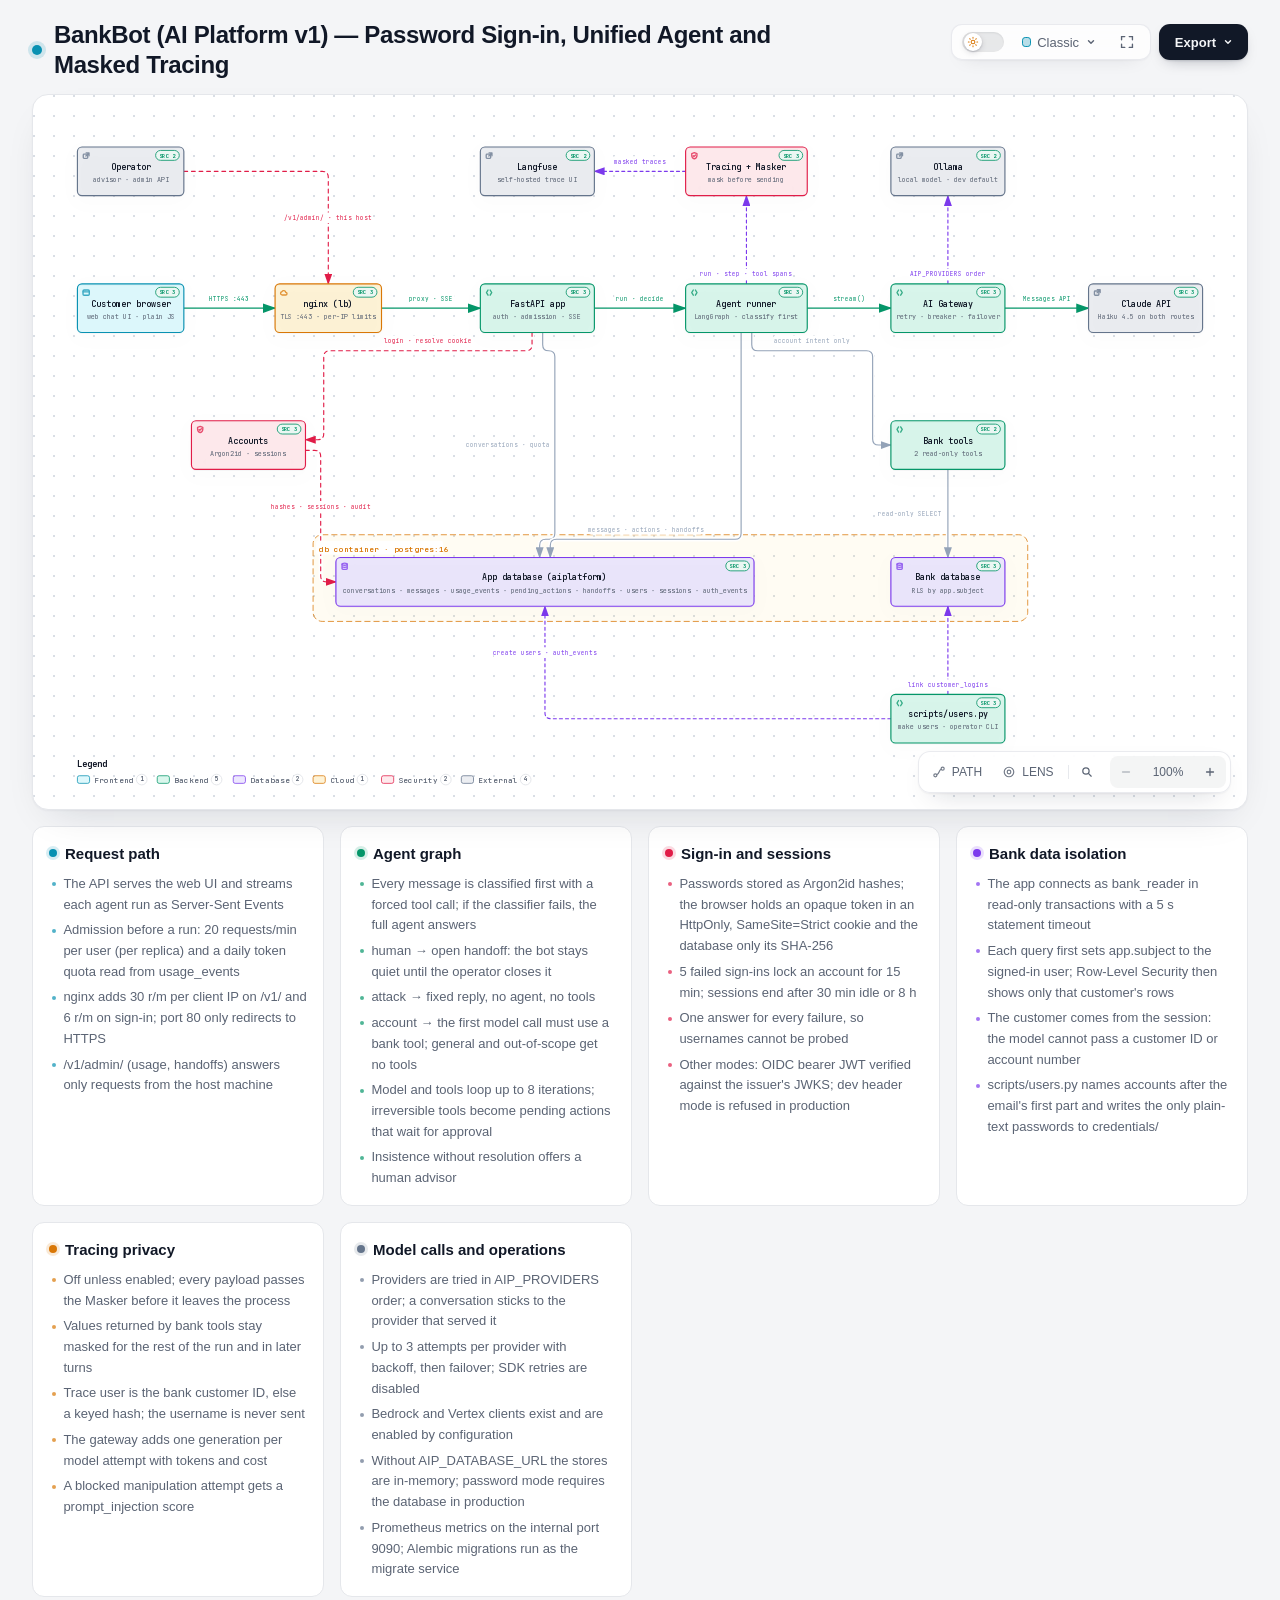
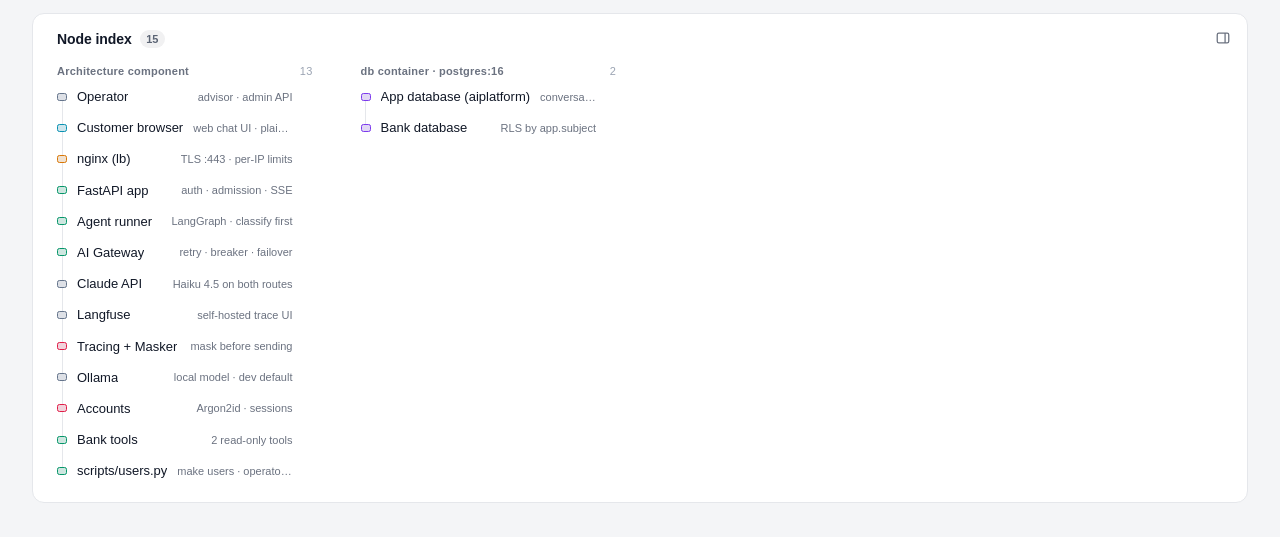
==== commit 83e31809: "Architecture diagram rebuilt from scratch for password sign-in (Archify) Regenerated from the code a" ====
--- a/docs/architecture/bankbot-architecture.html
+++ b/docs/architecture/bankbot-architecture.html
@@ -5,7 +5,7 @@
   <meta name="viewport" content="width=device-width, initial-scale=1.0">
   <meta name="generator" content="archify 3.0.0">
   <meta name="archify-reader-contract" content="declared-wide-v1">
-  <title>BankBot (AI Platform v1) — Unified Agent, Human Handoff and Masked Tracing Diagram</title>
+  <title>BankBot (AI Platform v1) — Password Sign-in, Unified Agent and Masked Tracing Diagram</title>
   <script>
     // Resolve the theme before first paint so light-preference users don't
     // see a dark flash. The toolbar script below re-applies with UI state.
@@ -4978,17 +4978,17 @@
            data-preset-badge-blueprint="BLUEPRINT / REV 01"
            data-preset-badge-editorial="EDITORIAL / FIELD NOTE">
         <div class="pulse-dot"></div>
-        <h1>BankBot (AI Platform v1) — Unified Agent, Human Handoff and Masked Tracing</h1>
+        <h1>BankBot (AI Platform v1) — Password Sign-in, Unified Agent and Masked Tracing</h1>
       </div>
     </div>
 
-    <script id="archify-source-evidence-data" type="application/json">{"schemaVersion":1,"verified":true,"repository":{"url":"git@github.com:mavino4/DatathonFactored","revision":"fe076cc04224bc65f8d02993c391a419f13afbde","shortRevision":"fe076cc","label":"mavino4/DatathonFactored","linkMode":"local-only"},"referenceCount":36,"nodes":{"customer":[{"path":"src/aiplatform/web/app.js","line":222,"endLine":250,"label":"SSE stream client"},{"path":"src/aiplatform/web/app.js","line":393,"endLine":445,"label":"advisor offer and polling"},{"path":"src/aiplatform/web/app.js","line":280,"endLine":316,"label":"safe Markdown as DOM"}],"oidc":[{"path":"src/aiplatform/auth.py","line":44,"endLine":105,"label":"JWT verified via JWKS"},{"path":"src/aiplatform/web/app.js","line":64,"endLine":84,"label":"PKCE login"}],"lb":[{"path":"deploy/nginx.conf","line":1,"endLine":15,"label":"upstream app, 300 s reads"},{"path":"docker-compose.yml","line":30,"endLine":55,"label":"2 app replicas + lb"}],"api":[{"path":"src/aiplatform/api/app.py","line":100,"endLine":140,"label":"wiring at startup"},{"path":"src/aiplatform/api/app.py","line":189,"endLine":215,"label":"user, rate limit, quota"},{"path":"src/aiplatform/api/app.py","line":312,"endLine":345,"label":"agent runs, offer answer"}],"appdb":[{"path":"src/aiplatform/storage/tables.py","line":10,"endLine":85,"label":"5 tables"},{"path":"src/aiplatform/storage/sql.py","line":49,"endLine":277,"label":"SQL stores"},{"path":"src/aiplatform/agent/loop.py","line":66,"endLine":97,"label":"turn stored, then run"}],"classify":[{"path":"src/aiplatform/agent/graph.py","line":189,"endLine":210,"label":"classify node"},{"path":"src/aiplatform/agent/intent.py","line":17,"endLine":111,"label":"tool, parse, repeats"},{"path":"src/aiplatform/agent/graph.py","line":351,"endLine":358,"label":"routing"}],"handoff":[{"path":"src/aiplatform/agent/graph.py","line":181,"endLine":225,"label":"wait and handoff nodes"},{"path":"src/aiplatform/agent/handoffs.py","line":1,"endLine":95,"label":"lifecycle and store"},{"path":"src/aiplatform/agent/loop.py","line":99,"endLine":125,"label":"accept, reply, close"}],"operator":[{"path":"src/aiplatform/api/app.py","line":344,"endLine":397,"label":"operator API"}],"agent":[{"path":"src/aiplatform/agent/graph.py","line":246,"endLine":320,"label":"model and tool steps"},{"path":"src/aiplatform/agent/graph.py","line":295,"endLine":301,"label":"irreversible → pending"},{"path":"src/aiplatform/agent/graph.py","line":321,"endLine":349,"label":"offer on insistence"}],"gateway":[{"path":"src/aiplatform/llm/gateway.py","line":99,"endLine":200,"label":"stream with failover"},{"path":"src/aiplatform/llm/gateway.py","line":214,"endLine":259,"label":"spans, usage and cost"}],"providers":[{"path":"src/aiplatform/llm/providers.py","line":15,"endLine":50,"label":"client per provider"},{"path":"src/aiplatform/llm/models.py","line":90,"endLine":94,"label":"classify and agent routes"}],"tools":[{"path":"src/aiplatform/banking/tools.py","line":65,"endLine":113,"label":"tool definitions"},{"path":"src/aiplatform/agent/graph.py","line":137,"endLine":145,"label":"traced tool call"}],"bankdb":[{"path":"src/aiplatform/banking/repository.py","line":79,"endLine":120,"label":"SET app.subject per tx"},{"path":"deploy/bankdb/schema.sql","line":58,"endLine":80,"label":"Row-Level Security"}],"masker":[{"path":"src/aiplatform/tracing.py","line":60,"endLine":145,"label":"run, step, model, tool spans"},{"path":"src/aiplatform/privacy.py","line":98,"endLine":165,"label":"mask and pseudonym"}],"langfuse":[{"path":"deploy/langfuse/docker-compose.yml","line":50,"endLine":151,"label":"local stack v4.47.0"},{"path":"deploy/langfuse/values.yaml","line":1,"endLine":50,"label":"Helm values"},{"path":"deploy/k8s/base/networkpolicy.yaml","line":42,"endLine":49,"label":"egress :3000"}]}}</script>
+    <script id="archify-source-evidence-data" type="application/json">{"schemaVersion":1,"verified":true,"repository":{"url":"git@github.com:mavino4/DatathonFactored","revision":"5d18d4901e4888d10e20b76e84828e7e0993c831","shortRevision":"5d18d49","label":"mavino4/DatathonFactored","linkMode":"local-only"},"referenceCount":41,"nodes":{"operator":[{"path":"src/aiplatform/api/app.py","line":428,"endLine":433,"label":"admin users only"},{"path":"src/aiplatform/api/app.py","line":458,"endLine":479,"label":"reply · close handoff"}],"customer":[{"path":"src/aiplatform/web/app.js","line":704,"endLine":711,"label":"password sign-in"},{"path":"src/aiplatform/web/app.js","line":231,"label":"POST + read SSE"},{"path":"src/aiplatform/api/app.py","line":481,"endLine":482,"label":"UI served by the API"}],"lb":[{"path":"deploy/nginx.lan.conf","line":5,"endLine":6,"label":"rate-limit zones"},{"path":"deploy/nginx.lan.conf","line":25,"endLine":44,"label":"TLS · admin allowlist"},{"path":"docker-compose.lan.yml","line":26,"endLine":31,"label":"443 + certificates"}],"api":[{"path":"src/aiplatform/api/app.py","line":216,"endLine":250,"label":"current_user · admit"},{"path":"src/aiplatform/api/app.py","line":394,"endLine":412,"label":"agent runs · decisions"},{"path":"docker-compose.yml","line":30,"endLine":48,"label":"app service"}],"agent":[{"path":"src/aiplatform/agent/loop.py","line":67,"endLine":107,"label":"run · decide · stream"},{"path":"src/aiplatform/agent/graph.py","line":213,"endLine":241,"label":"classify intent"},{"path":"src/aiplatform/agent/graph.py","line":400,"endLine":438,"label":"graph wiring"}],"gateway":[{"path":"src/aiplatform/llm/gateway.py","line":134,"endLine":204,"label":"stream with failover"},{"path":"src/aiplatform/llm/resilience.py","line":47,"label":"CircuitBreaker"},{"path":"src/aiplatform/llm/providers.py","line":15,"endLine":45,"label":"one client per provider"}],"claude":[{"path":"src/aiplatform/llm/models.py","line":90,"endLine":94,"label":"classify + agent routes"},{"path":"src/aiplatform/llm/providers.py","line":24,"endLine":30,"label":"AsyncAnthropic client"},{"path":"docker-compose.lan.yml","line":17,"label":"LAN demo provider"}],"langfuse":[{"path":"deploy/langfuse/docker-compose.yml","line":56,"endLine":57,"label":"langfuse-web"},{"path":"docker-compose.lan.yml","line":22,"endLine":24,"label":"internal Docker network"}],"tracing":[{"path":"src/aiplatform/tracing.py","line":61,"endLine":88,"label":"one trace per run"},{"path":"src/aiplatform/privacy.py","line":108,"endLine":124,"label":"Masker"},{"path":"src/aiplatform/graph_stream.py","line":38,"endLine":42,"label":"graph run is wrapped"}],"ollama":[{"path":"src/aiplatform/llm/providers.py","line":41,"endLine":44,"label":"Anthropic-compatible"},{"path":"docker-compose.yml","line":39,"endLine":41,"label":"compose default"}],"accounts":[{"path":"src/aiplatform/accounts.py","line":245,"endLine":275,"label":"login"},{"path":"src/aiplatform/accounts.py","line":277,"endLine":293,"label":"resolve session"},{"path":"src/aiplatform/api/app.py","line":283,"endLine":299,"label":"POST /v1/auth/login"}],"banktools":[{"path":"src/aiplatform/banking/tools.py","line":65,"endLine":113,"label":"profile · products"},{"path":"src/aiplatform/api/app.py","line":155,"endLine":163,"label":"wired at startup"}],"appdb":[{"path":"src/aiplatform/storage/tables.py","line":10,"endLine":123,"label":"tables"},{"path":"src/aiplatform/storage/sql.py","line":284,"endLine":370,"label":"SqlAccountStore"},{"path":"docker-compose.yml","line":5,"endLine":16,"label":"db service"}],"bankdb":[{"path":"src/aiplatform/banking/repository.py","line":87,"endLine":97,"label":"SET LOCAL app.subject"},{"path":"deploy/bankdb/schema.sql","line":60,"endLine":84,"label":"RLS policies · grants"},{"path":"docker-compose.yml","line":42,"endLine":43,"label":"bank_reader URL"}],"provision":[{"path":"scripts/users.py","line":113,"endLine":165,"label":"provision accounts"},{"path":"scripts/users.py","line":107,"endLine":110,"label":"link to customers"},{"path":"Makefile","line":32,"endLine":33,"label":"make users"}]}}</script>
     <script id="archify-i18n-data" type="application/json">{"locale":"en","messages":{"viewer.kind.frontend":"Frontend","viewer.kind.backend":"Backend","viewer.kind.database":"Database","viewer.kind.cloud":"Cloud","viewer.kind.security":"Security","viewer.kind.messagebus":"Message bus","viewer.kind.external":"External","viewer.kind.neutral":"Neutral","viewer.kind.node":"Node","viewer.kind.start":"Start","viewer.kind.active":"Active","viewer.kind.waiting":"Waiting","viewer.kind.decision":"Decision","viewer.kind.success":"Success","viewer.kind.failure":"Failure","viewer.toolbar.actions":"Diagram actions","viewer.theme.toggle.title":"Toggle theme (T)","viewer.theme.toggle":"Toggle color theme","viewer.theme.dark":"Dark","viewer.theme.light":"Light","viewer.preset.choose.title":"Choose visual style (S cycles)","viewer.preset.choose":"Choose visual style","viewer.preset.style":"Style","viewer.preset.menu":"Visual style","viewer.preset.identity":"Visual identity","viewer.preset.cycles":"to cycle","viewer.preset.classic":"Classic","viewer.preset.classic.short":"Classic","viewer.preset.classic.hint":"Stable technical default","viewer.preset.flow":"Signal Flow","viewer.preset.flow.short":"Flow","viewer.preset.flow.hint":"Motion-forward presentation","viewer.preset.blueprint":"Blueprint","viewer.preset.blueprint.hint":"Engineering review","viewer.preset.editorial":"Editorial","viewer.preset.editorial.hint":"Publication and launch notes","viewer.preset.badge.signalFlow":"SIGNAL FLOW","viewer.preset.badge.blueprint":"BLUEPRINT / REV 01","viewer.preset.badge.editorial":"EDITORIAL / FIELD NOTE","viewer.preset.badge.editorialPlate":"ARCHIFY / PLATE 04","viewer.preset.current":"Visual style: {style}. Choose visual style","viewer.motion.live":"Live","viewer.motion.still":"Still","viewer.motion.pause":"Pause motion","viewer.motion.resume":"Resume motion","viewer.motion.reduced":"Motion paused by reduced-motion preference","viewer.motion.hidden":"Motion paused while this page is hidden","viewer.motion.yielding":"Pause motion; currently yielding to {owner}","viewer.motion.yielding.title":"Live preview enabled · yielding to {owner}","viewer.owner.route":"Route Probe","viewer.owner.lens":"Semantic Lens","viewer.owner.relationship":"Relationship Preview","viewer.owner.intent":"Intent Trace","viewer.owner.focus":"semantic focus","viewer.owner.legend":"legend preview","viewer.owner.reader":"reader interaction","viewer.present.enter":"Enter presentation stage","viewer.present.enter.title":"Presentation stage (F)","viewer.present.exit":"Exit presentation stage","viewer.present.exit.title":"Exit presentation stage (F or Escape)","viewer.present.present":"Present","viewer.present.exit.label":"Exit","viewer.export.button":"Export","viewer.export.button.title":"Export diagram (E)","viewer.export.diagram":"Export diagram","viewer.export.menu":"Export","viewer.export.subtitle":"Portable, clean outputs","viewer.export.share":"Share","viewer.export.shareCard":"Share Card","viewer.export.routeShareCard":"Route Share Card","viewer.export.reachShareCard":"Reach Share Card","viewer.export.copyDiagram":"Copy diagram","viewer.export.clipboardPng":"PNG to clipboard","viewer.export.raster":"Raster images","viewer.export.image":"Image","viewer.export.lossless":"Lossless image","viewer.export.compact":"Compact image","viewer.export.modern":"Modern image","viewer.export.vectorMotion":"Vector and motion","viewer.export.vectorMotion.heading":"Vector \u0026 motion","viewer.export.editable":"Editable vector","viewer.export.svg.auto":"SVG · Auto","viewer.export.svg.auto.hint":"Matches host theme","viewer.export.svg.light":"SVG · Light","viewer.export.svg.light.hint":"Always light","viewer.export.svg.dark":"SVG · Dark","viewer.export.svg.dark.hint":"Always dark","viewer.export.motion6s":"6s motion","viewer.export.unsupported":"Not supported by this browser","viewer.export.clipboardUnsupported":"Clipboard image write not supported by this browser","viewer.export.clipboardUnsupported.short":"Clipboard image write not supported in this browser.","viewer.export.motionUnavailable":"Motion capture unavailable in this browser","viewer.export.webmUnavailable":"WebM unavailable in this browser","viewer.export.failed":"Export failed: {message}","viewer.export.unknownVariant":"Unknown Share Card variant: {variant}","viewer.export.routeRequired":"Trace a route before exporting a Route Share Card","viewer.export.reachRequired":"Trace authored reach before exporting a Reach Share Card","viewer.export.unknown":"unknown","viewer.export.routeFailed":"Route Share Card export failed: {message}","viewer.export.reachFailed":"Reach Share Card export failed: {message}","viewer.export.copyFailed":"Copy failed: {message}","viewer.export.copiedPng":"Copied PNG to clipboard","viewer.export.downloadedRoute":"Downloaded Route Share Card","viewer.export.downloadedReach":"Downloaded Reach Share Card","viewer.export.downloadedWebm":"Downloaded WebM","viewer.export.recording":"Recording 6 seconds of motion…","viewer.export.card.routeSummary.one":"Path: {source} → {target} · {count} step","viewer.export.card.routeSummary.other":"Path: {source} → {target} · {count} steps","viewer.export.card.reachSummary":"Authored {direction} from {origin} · {nodes} · {links} · max {hops}","viewer.export.card.node.one":"{count} node","viewer.export.card.node.other":"{count} nodes","viewer.export.card.link.one":"{count} link","viewer.export.card.link.other":"{count} links","viewer.export.card.hop.one":"{count} hop","viewer.export.card.hop.other":"{count} hops","viewer.export.card.routeBadge":"ARCHIFY · ROUTE · {hops}","viewer.export.card.reachBadge":"ARCHIFY · {direction} REACH","viewer.export.direction.upstream":"Upstream","viewer.export.direction.downstream":"Downstream","viewer.export.error.canvasUnavailable":"Canvas unavailable for {label}","viewer.export.error.contextUnavailable":"2D canvas context unavailable for {label}","viewer.export.error.toBlobUnavailable":"canvas.toBlob unavailable for {label}","viewer.export.error.toBlobNull":"canvas.toBlob returned no data for {label}","viewer.export.error.variantsCombined":"Share Card variants cannot be combined","viewer.export.error.viewerState":"Share Card export could not remove temporary viewer state","viewer.export.error.routeState":"Route Card export could not preserve the resolved route safely","viewer.export.error.reachState":"Reach Card export could not preserve authored reach safely","viewer.export.error.webmRequirements":"WebM motion export requires a trace animation and browser MediaRecorder support","viewer.export.error.mediaRecorder":"MediaRecorder failed","viewer.export.error.emptyWebm":"MediaRecorder produced an empty WebM","viewer.export.error.webmBackground":"SVG background could not be loaded for WebM export","viewer.guide.title":"Explore this system","viewer.focus.selectedNodes":"{count} selected nodes","viewer.guide.eyebrow":"Diagram guide","viewer.guide.close":"Close diagram guide","viewer.guide.inspecting":"Inspecting compiled semantics","viewer.guide.actions":"Diagram exploration actions","viewer.guide.find":"Find any node","viewer.guide.find.hint":"Search labels, responsibilities, kinds, and stable IDs.","viewer.guide.route":"Trace a route","viewer.guide.route.aria":"Trace a directed route","viewer.guide.route.hint":"Ask how two semantic nodes connect in authored direction.","viewer.guide.map":"See the whole system","viewer.guide.map.hint":"Open Semantic Radar with a live viewport and stable nodes.","viewer.guide.lens":"Compare semantic kinds","viewer.guide.lens.hint":"Count roles, reveal their traffic, and compare direct authored links.","viewer.guide.present":"Enter Presentation Stage","viewer.guide.present.hint":"Give the live diagram the viewport without changing export.","viewer.guide.shortcuts":"Additional keyboard shortcuts","viewer.guide.shortcut.export":"Export","viewer.guide.shortcut.theme":"Theme","viewer.guide.shortcut.style":"Style","viewer.guide.shortcut.reset":"Reset","viewer.guide.shortcut.zoomIn":"Zoom in","viewer.guide.shortcut.zoomOut":"Zoom out","viewer.guide.shortcut.close":"Close","viewer.guide.facts":"{nodes} · {relationships}","viewer.guide.fact.node.one":"{count} semantic node","viewer.guide.fact.node.other":"{count} semantic nodes","viewer.guide.fact.relationship.one":"{count} relationship","viewer.guide.fact.relationship.other":"{count} relationships","viewer.guide.open":"Open diagram guide","viewer.finder.title":"Find a node","viewer.finder.close":"Close node finder","viewer.finder.placeholder":"Search labels or IDs","viewer.finder.search":"Search diagram nodes","viewer.finder.results":"Diagram nodes","viewer.finder.empty":"No matching nodes","viewer.finder.result.focus":"Focus {label}","viewer.finder.result.routeStart":"Choose {label} as route start","viewer.finder.result.routeTarget":"Choose {label} as route destination, {links}","viewer.finder.status.empty":"No matching nodes","viewer.finder.status.count.one":"{count} matching node","viewer.finder.status.count.other":"{count} matching nodes","viewer.finder.noun.nodes":"nodes","viewer.finder.link.one":"{count} link","viewer.finder.link.other":"{count} links","viewer.finder.result.focus.one":"Focus {label}, {count} related connection","viewer.finder.result.focus.other":"Focus {label}, {count} related connections","viewer.finder.status.filtered":"{visible} of {available} {noun}","viewer.finder.status.all":"{available} {noun}","viewer.passport.eyebrow":"Semantic passport","viewer.passport.metadata":"Node metadata","viewer.passport.evidence":"Verified source evidence","viewer.passport.verified":"Verified source","viewer.passport.verificationScope":"Verified against local Git at the pinned revision. Remote access has not been checked.","viewer.passport.reach":"Authored reach","viewer.passport.reach.trace":"Trace authored reachability","viewer.passport.upstream":"Upstream","viewer.passport.downstream":"Downstream","viewer.passport.upstream.trace":"Trace upstream authored reachability","viewer.passport.downstream.trace":"Trace downstream authored reachability","viewer.passport.close":"Close semantic passport","viewer.passport.move":"Move semantic passport. Drag, use arrow keys, or press Home to reset.","viewer.passport.copy":"Copy link","viewer.passport.copy.focus":"Copy link to focused node","viewer.passport.relations":"Relations","viewer.passport.relations.show":"Show connected relationships","viewer.passport.relations.hide":"Hide connected relationships","viewer.passport.relations.list":"Connected relationships","viewer.passport.copyRelation":"Copy relation","viewer.passport.copyNode":"Copy node","viewer.passport.copyPinned":"Copy link to pinned relationship","viewer.passport.copySource":"Copy link to source node","viewer.passport.copy.focused.success":"Focused node link copied","viewer.passport.copy.pinned.success":"Pinned relationship link copied","viewer.passport.copy.focused.failed":"Could not copy focused node link","viewer.passport.copy.pinned.failed":"Could not copy pinned relationship link","viewer.passport.relationship.none":"No connected relationships","viewer.passport.relationship.count.one":"{count} relation","viewer.passport.relationship.count.other":"{count} relations","viewer.passport.relationship.show.one":"Show {count} connected relationship","viewer.passport.relationship.show.other":"Show {count} connected relationships","viewer.passport.relationship.summary":"{out} outgoing · {in} incoming{loops}","viewer.passport.relationship.loops":" · {count} loop","viewer.passport.relationship.explorer":"Direct relationship explorer","viewer.passport.relationship.help":"Use arrow keys to explore relationships. Press Enter or Space to pin details; Escape clears.","viewer.passport.relationship.loopsBack":"loops back","viewer.passport.relationship.connectsTo":"connects to","viewer.passport.relationship.connectsFrom":"connects from","viewer.passport.relationship.pinned":"Pinned relationship · {from} → {to} · {label}","viewer.passport.relationship.inspect":"Inspect relationship {index} of {total}: {from} to {to}, {label}. Press Enter for details.","viewer.passport.relationship.group.out":"Outgoing","viewer.passport.relationship.group.in":"Incoming","viewer.passport.relationship.group.loop":"Self loops","viewer.passport.relationship.row":"{group}: {relationship}, {neighbor}","viewer.passport.relationship.direction.out":"OUT →","viewer.passport.relationship.direction.in":"← IN","viewer.passport.relationship.direction.loop":"LOOP","viewer.passport.sourceCount.one":"{count} verified source reference","viewer.passport.sourceCount.other":"{count} verified source references","viewer.passport.sourceMarker":"SRC","viewer.passport.beacon.one":"{count} verified source; focus this node to inspect","viewer.passport.beacon.other":"{count} verified sources; focus this node to inspect","viewer.passport.repository.open":"Open verified repository revision {revision}","viewer.passport.source.open":"Open verified source {path} at revision {revision}","viewer.passport.source.openLink":"Open ↗","viewer.passport.reach.upstream.one":"Trace {count} upstream authored node","viewer.passport.reach.upstream.other":"Trace {count} upstream authored nodes","viewer.passport.reach.downstream.one":"Trace {count} downstream authored node","viewer.passport.reach.downstream.other":"Trace {count} downstream authored nodes","viewer.passport.reach.noUpstream":"No upstream authored nodes","viewer.passport.reach.noDownstream":"No downstream authored nodes","viewer.passport.reach.status":"{direction} · {nodes} nodes · {links} links · max {hops} hops","viewer.route.eyebrow":"Path","viewer.route.start":"Click where the path starts","viewer.route.start.find":"Find start","viewer.route.start.find.aria":"Find a route start","viewer.route.copy":"Copy link","viewer.route.copy.aria":"Copy link to traced route","viewer.route.clear":"Clear","viewer.route.clear.aria":"Clear route probe","viewer.route.traced":"Path","viewer.route.pickTwo":"Click two nodes on the diagram","viewer.route.pickOne":"Click a node on the diagram","viewer.route.controls":"Route journey controls","viewer.route.previous":"Previous route position","viewer.route.play":"Play route journey","viewer.route.pause":"Pause route journey","viewer.route.replay":"Replay route journey","viewer.route.next":"Next route position","viewer.route.journey":"Journey","viewer.route.pause.label":"Pause","viewer.route.replay.label":"Replay","viewer.route.overview":"Overview","viewer.route.overview.aria":"Show complete route overview","viewer.route.instructions":"Click a start, then an end. Paths follow the arrows.","viewer.route.destination":"Where does the path from {label} end?","viewer.route.destination.find":"Find target","viewer.route.destination.find.aria":"Find a reachable route destination","viewer.route.differentDestination":"Choose a different destination","viewer.route.distinct":"Pick two different nodes.","viewer.route.unreachable":"Cannot reach {label} from here","viewer.route.unreachable.detail":"{target} cannot be reached from {source} along the arrows. Pick a highlighted node.","viewer.route.start.instructions":"Next, pick the end. Only nodes you can reach will light up.","viewer.route.copy.success":"Traced route link copied","viewer.route.copy.failed":"Could not copy traced route link","viewer.route.position":"Route position {index} of {total}: {label}","viewer.route.step":"Step {index} of {total} · {phase} · {label}","viewer.route.motionRequired":"Automatic journey requires Live motion","viewer.route.trigger.clear":"Clear traced route","viewer.route.overview.status":"{nodes} · {hops} · shortest path","viewer.route.overview.node.one":"{count} node","viewer.route.overview.node.other":"{count} nodes","viewer.route.overview.hop.one":"{count} step","viewer.route.overview.hop.other":"{count} steps","viewer.route.phase.playing":"Playing","viewer.route.phase.complete":"Complete","viewer.route.phase.inspecting":"Inspecting","viewer.route.destination.count.one":"{count} reachable node is highlighted. Click it.","viewer.route.destination.count.other":"{count} reachable nodes are highlighted. Click one.","viewer.route.noOutgoing":"No arrows lead out of this node. Clear it and pick another start.","viewer.route.result.title":"{source} to {target}","viewer.route.finder.source.title":"Choose route start","viewer.route.finder.source.placeholder":"Search route sources","viewer.route.finder.source.empty":"No matching route sources","viewer.route.finder.source.results":"Nodes that can start a route","viewer.route.finder.source.noun":"route sources","viewer.route.finder.source.badge":"start","viewer.route.finder.target.title":"Destination from {label}","viewer.route.finder.target.placeholder":"Search reachable destinations","viewer.route.finder.target.empty":"No matching reachable destinations","viewer.route.finder.target.results":"Reachable route destinations","viewer.route.finder.target.noun":"reachable destinations","viewer.route.hop.one":"{count} hop","viewer.route.hop.other":"{count} hops","viewer.lens.eyebrow":"Semantic lens","viewer.lens.title":"Compare system roles","viewer.lens.close":"Close semantic lens","viewer.lens.instruction":"Choose up to two semantic kinds. One reveals its real traffic; two compare only direct authored relationships.","viewer.lens.kinds":"Semantic kinds","viewer.lens.choose":"Choose a kind to inspect its nodes and touching relationships.","viewer.lens.copy":"Copy link to semantic lens","viewer.lens.clear":"Clear semantic lens","viewer.lens.open":"Open semantic lens","viewer.lens.openActive":"Open active semantic lens","viewer.lens.legend":"Semantic legend","viewer.lens.legend.inspect.one":"Inspect {label}, {count} node","viewer.lens.legend.inspect.other":"Inspect {label}, {count} nodes","viewer.lens.kind.count.one":"{label}, {count} node","viewer.lens.kind.count.other":"{label}, {count} nodes","viewer.lens.compare.one":"{first} → {second}: {forward} · {second} → {first}: {reverse} · {count} direct relationship","viewer.lens.compare.other":"{first} → {second}: {forward} · {second} → {first}: {reverse} · {count} direct relationships","viewer.lens.single":"{nodes} · {relationships} · connected peers remain visible","viewer.lens.node.one":"{count} {label} node","viewer.lens.node.other":"{count} {label} nodes","viewer.lens.relationship.one":"{count} touching relationship","viewer.lens.relationship.other":"{count} touching relationships","viewer.radar.title":"Semantic radar","viewer.radar.building":"Building overview","viewer.radar.openFull":"Open full semantic radar","viewer.radar.open":"Open radar","viewer.radar.close":"Close semantic radar","viewer.radar.surface":"Diagram overview. Click a node to focus it, or use arrow keys to pan.","viewer.radar.click":"Click node","viewer.radar.drag":"Drag to pan","viewer.radar.space":"Semantic radar needs more MAP space.","viewer.radar.nodes":"Semantic diagram radar nodes","viewer.radar.focus":"Focus {label} from Semantic Radar","viewer.radar.status":"{count} nodes · {viewport}","viewer.radar.fullMap":"{count} nodes · full map","viewer.radar.compacted":"Radar compacted to avoid covering the Semantic Passport or MAP controls.","viewer.radar.cancelWaiting":"Cancel semantic radar waiting for more MAP space","viewer.radar.needsSpace":"Semantic radar needs more visible MAP space","viewer.radar.viewport.full":"full map","viewer.radar.viewport.width":"{percent}% width","viewer.radar.viewport.scale":"{percent}% viewport","viewer.nav.controls":"Diagram view controls","viewer.nav.route":"Trace a directed route","viewer.nav.route.title":"Trace route (R)","viewer.nav.route.short":"PATH","viewer.nav.radar":"Open semantic radar","viewer.nav.radar.title":"Semantic radar (M)","viewer.nav.radar.short":"MAP","viewer.nav.lens":"Open semantic lens","viewer.nav.lens.title":"Semantic lens (L)","viewer.nav.lens.short":"LENS","viewer.nav.find":"Find a node","viewer.nav.find.title":"Find a node (/)","viewer.outline.title":"Node index","viewer.rail.show":"Notes \u0026 index","viewer.rail.controls":"Side panel","viewer.rail.collapse":"Collapse side panel","viewer.rail.bottom":"Move panel below the diagram","viewer.rail.right":"Move panel beside the diagram","viewer.nav.guide":"Open diagram guide","viewer.nav.guide.title":"Diagram guide (?)","viewer.nav.zoomOut":"Zoom out","viewer.nav.zoomOut.title":"Zoom out (-)","viewer.nav.reset":"Reset diagram view","viewer.nav.reset.title":"Reset view (0)","viewer.nav.read":"READ","viewer.nav.zoomIn":"Zoom in","viewer.nav.zoomIn.title":"Zoom in (+)","viewer.nav.camera":"{hint}. Reset diagram view","viewer.nav.camera.title":"{semantic}{hint} · reset view (0)","viewer.nav.camera.semantic":"Semantic camera active · ","viewer.nav.level.map":"MAP","viewer.nav.level.read":"READ","viewer.nav.level.full":"FULL","viewer.nav.level.auto":"AUTO","viewer.nav.detail.map":"Zoom in to reveal relationship labels and node context","viewer.nav.detail.read":"Zoom in again to reveal tags and annotations","viewer.nav.detail.full":"Full diagram detail","viewer.intent.summary":"{label}. {out} outgoing, {in} incoming{loops}. {total} connections. Press Enter for details.","viewer.intent.loops":", {count} self loop","viewer.common.copied":"Copied","viewer.common.copyFailed":"Copy failed","viewer.common.copyLink":"Copy link","viewer.common.clear":"Clear","viewer.common.close":"Close"}}</script>
     <!-- Main Diagram -->
     <div class="diagram-container" data-detail-level="read"
          data-preset-badge-editorial-plate="ARCHIFY / PLATE 04">
-      <svg viewBox="0 0 1592 972" role="img" lang="en" aria-labelledby="archify-diagram-title archify-diagram-description" data-preset="classic" data-quality-profile="showcase" data-reader-fit="intrinsic-height" data-reader-min-text="7.5" data-reader-primary-text="14">
-        <title id="archify-diagram-title">BankBot (AI Platform v1) — Unified Agent, Human Handoff and Masked Tracing</title>
+      <svg viewBox="0 0 1560 902" role="img" lang="en" aria-labelledby="archify-diagram-title archify-diagram-description" data-preset="classic" data-quality-profile="showcase" data-reader-fit="intrinsic-height" data-reader-min-text="7.5" data-reader-primary-text="14">
+        <title id="archify-diagram-title">BankBot (AI Platform v1) — Password Sign-in, Unified Agent and Masked Tracing</title>
         <desc id="archify-diagram-description">An architecture diagram generated by Archify.</desc>
         <!-- Definitions -->
         <defs>
@@ -5013,387 +5013,360 @@
         <rect width="100%" height="100%" fill="url(#grid)" />
 
         <!-- Boundaries (behind everything) -->
-        <rect data-graph-role="structural-frame" data-composition-frame-kind="region" data-composition-frame-id="0" data-composition-frame-label="Your infrastructure · Docker Compose locally, Kubernetes in production" x="238" y="124" width="1314" height="600" rx="12" class="c-region" stroke-width="1"/>
-
-        <rect data-graph-role="structural-frame" data-composition-frame-kind="security-group" data-composition-frame-id="1" data-composition-frame-label="tracing UI · internal network only" x="1321.2361188322582" y="614" width="227.52776233548386" height="110" rx="8" class="c-security-group" stroke-width="1"/>
-
-        <rect data-graph-role="structural-frame" data-composition-frame-kind="security-group" data-composition-frame-id="2" data-composition-frame-label="read-only bank_reader + RLS" x="1062.8051531903225" y="794" width="184.38969361935483" height="110" rx="8" class="c-security-group" stroke-width="1"/>
+        <rect data-graph-role="structural-frame" data-composition-frame-kind="region" data-composition-frame-id="0" data-composition-frame-label="db container · postgres:16" x="350" y="560" width="940" height="114" rx="12" class="c-region" stroke-width="1"/>
 
         <!-- Connection paths (before components for correct z-order) -->
         <g data-graph-role="automatic-crossover" style="--step:0">
-          <path data-graph-role="automatic-crossover-underlay" d="M 170 332 L 260 332" fill="none" stroke="var(--mask)" stroke-width="5.8" stroke-linecap="round" stroke-linejoin="round" pointer-events="none"/>
-          <path data-edge-from="customer" data-edge-to="lb" data-edge-label="HTTPS · SSE" data-edge-key="0" data-edge-id="https" data-composition-points="170,332;260,332" data-composition-crossover="halo" data-composition-independent="true" d="M 170 332 L 260 332" class="a-emphasis" stroke-width="1.8" marker-end="url(#arrowhead-emphasis)"/>
+          <path data-graph-role="automatic-crossover-underlay" d="M 180 262 L 300 262" fill="none" stroke="var(--mask)" stroke-width="5.8" stroke-linecap="round" stroke-linejoin="round" pointer-events="none"/>
+          <path data-edge-from="customer" data-edge-to="lb" data-edge-label="HTTPS :443" data-edge-key="0" data-edge-id="customer-https" data-composition-points="180,262;300,262" data-composition-crossover="halo" data-composition-independent="true" d="M 180 262 L 300 262" class="a-emphasis" stroke-width="1.8" marker-end="url(#arrowhead-emphasis)"/>
         </g>
         <g data-graph-role="automatic-crossover" style="--step:1">
-          <path data-graph-role="automatic-crossover-underlay" d="M 95 300 L 95 174" fill="none" stroke="var(--mask)" stroke-width="5.5" stroke-linecap="round" stroke-linejoin="round" pointer-events="none"/>
-          <path data-edge-from="customer" data-edge-to="oidc" data-edge-label="PKCE login" data-edge-key="1" data-edge-id="login" data-composition-points="95,300;95,174" data-composition-crossover="halo" data-composition-independent="true" d="M 95 300 L 95 174" class="a-security" stroke-width="1.5" marker-end="url(#arrowhead-security)"/>
+          <path data-graph-role="automatic-crossover-underlay" d="M 180 82 L 362 82 Q 370 82 370 90 L 370 230" fill="none" stroke="var(--mask)" stroke-width="5.5" stroke-linecap="round" stroke-linejoin="round" pointer-events="none"/>
+          <path data-edge-from="operator" data-edge-to="lb" data-edge-label="/v1/admin/ · this host" data-edge-key="1" data-edge-id="operator-admin" data-composition-points="180,82;370,82;370,230" data-composition-crossover="halo" data-composition-independent="true" d="M 180 82 L 362 82 Q 370 82 370 90 L 370 230" class="a-security" stroke-width="1.5" marker-end="url(#arrowhead-security)"/>
         </g>
         <g data-graph-role="automatic-crossover" style="--step:2">
-          <path data-graph-role="automatic-crossover-underlay" d="M 410 332 L 520 332" fill="none" stroke="var(--mask)" stroke-width="5.8" stroke-linecap="round" stroke-linejoin="round" pointer-events="none"/>
-          <path data-edge-from="lb" data-edge-to="api" data-edge-label=":8000" data-edge-key="2" data-edge-id="proxy" data-composition-points="410,332;520,332" data-composition-crossover="halo" data-composition-independent="true" d="M 410 332 L 520 332" class="a-emphasis" stroke-width="1.8" marker-end="url(#arrowhead-emphasis)"/>
+          <path data-graph-role="automatic-crossover-underlay" d="M 440 262 L 570 262" fill="none" stroke="var(--mask)" stroke-width="5.8" stroke-linecap="round" stroke-linejoin="round" pointer-events="none"/>
+          <path data-edge-from="lb" data-edge-to="api" data-edge-label="proxy · SSE" data-edge-key="2" data-edge-id="lb-proxy" data-composition-points="440,262;570,262" data-composition-crossover="halo" data-composition-independent="true" d="M 440 262 L 570 262" class="a-emphasis" stroke-width="1.8" marker-end="url(#arrowhead-emphasis)"/>
         </g>
         <g data-graph-role="automatic-crossover" style="--step:3">
-          <path data-graph-role="automatic-crossover-underlay" d="M 595 272 L 595 256 Q 595 248 587 248 L 202 248 Q 194 248 194 240 L 194 150 Q 194 142 186 142 L 170 142" fill="none" stroke="var(--mask)" stroke-width="5.5" stroke-linecap="round" stroke-linejoin="round" pointer-events="none"/>
-          <path data-edge-from="api" data-edge-to="oidc" data-edge-label="verify JWT" data-edge-key="3" data-edge-id="verify" data-composition-points="595,272;595,248;194,248;194,142;170,142" data-composition-crossover="halo" data-composition-independent="true" d="M 595 272 L 595 256 Q 595 248 587 248 L 202 248 Q 194 248 194 240 L 194 150 Q 194 142 186 142 L 170 142" class="a-security" stroke-width="1.5" marker-end="url(#arrowhead-security)"/>
+          <path data-graph-role="automatic-crossover-underlay" d="M 638 294 L 638 310 Q 638 318 630 318 L 372 318 Q 364 318 364 326 L 364 427 Q 364 435 356 435 L 340 435" fill="none" stroke="var(--mask)" stroke-width="5.5" stroke-linecap="round" stroke-linejoin="round" pointer-events="none"/>
+          <path data-edge-from="api" data-edge-to="accounts" data-edge-label="login · resolve cookie" data-edge-key="3" data-edge-id="api-accounts" data-composition-points="638,294;638,318;364,318;364,435;340,435" data-composition-crossover="halo" data-composition-independent="true" d="M 638 294 L 638 310 Q 638 318 630 318 L 372 318 Q 364 318 364 326 L 364 427 Q 364 435 356 435 L 340 435" class="a-security" stroke-width="1.5" marker-end="url(#arrowhead-security)"/>
         </g>
         <g data-graph-role="automatic-crossover" style="--step:4">
-          <path data-graph-role="automatic-crossover-underlay" d="M 670 332 L 780 332" fill="none" stroke="var(--mask)" stroke-width="5.8" stroke-linecap="round" stroke-linejoin="round" pointer-events="none"/>
-          <path data-edge-from="api" data-edge-to="classify" data-edge-label="each message" data-edge-key="4" data-edge-id="every-message" data-composition-points="670,332;780,332" data-composition-crossover="halo" data-composition-independent="true" d="M 670 332 L 780 332" class="a-emphasis" stroke-width="1.8" marker-end="url(#arrowhead-emphasis)"/>
+          <path data-graph-role="automatic-crossover-underlay" d="M 340 449 L 352 449 Q 360 449 360 457 L 360 614 Q 360 622 368 622 L 380 622" fill="none" stroke="var(--mask)" stroke-width="5.5" stroke-linecap="round" stroke-linejoin="round" pointer-events="none"/>
+          <path data-edge-from="accounts" data-edge-to="appdb" data-edge-label="hashes · sessions · audit" data-edge-key="4" data-edge-id="accounts-store" data-composition-points="340,449;360,449;360,622;380,622" data-composition-crossover="halo" data-composition-independent="true" d="M 340 449 L 352 449 Q 360 449 360 457 L 360 614 Q 360 622 368 622 L 380 622" class="a-security" stroke-width="1.5" marker-end="url(#arrowhead-security)"/>
         </g>
         <g data-graph-role="automatic-crossover" style="--step:5">
-          <path data-graph-role="automatic-crossover-underlay" d="M 595 392 L 595 470" fill="none" stroke="var(--mask)" stroke-width="5.5" stroke-linecap="round" stroke-linejoin="round" pointer-events="none"/>
-          <path data-edge-from="api" data-edge-to="appdb" data-edge-label="turns · quota" data-edge-key="5" data-edge-id="store" data-composition-points="595,392;595,470" data-composition-crossover="halo" data-composition-independent="true" d="M 595 392 L 595 470" class="a-default" stroke-width="1.5" marker-end="url(#arrowhead)"/>
+          <path data-graph-role="automatic-crossover-underlay" d="M 652 294 L 652 310 Q 652 318 660 318 L 660 318 Q 668 318 668 326 L 668 558 Q 668 566 660 566 L 656 566 Q 648 566 648 574 L 648 590" fill="none" stroke="var(--mask)" stroke-width="5.5" stroke-linecap="round" stroke-linejoin="round" pointer-events="none"/>
+          <path data-edge-from="api" data-edge-to="appdb" data-edge-label="conversations · quota" data-edge-key="5" data-edge-id="api-store" data-composition-points="652,294;652,318;668,318;668,566;648,566;648,590" data-composition-crossover="halo" data-composition-independent="true" d="M 652 294 L 652 310 Q 652 318 660 318 L 660 318 Q 668 318 668 326 L 668 558 Q 668 566 660 566 L 656 566 Q 648 566 648 574 L 648 590" class="a-default" stroke-width="1.5" marker-end="url(#arrowhead)"/>
         </g>
         <g data-graph-role="automatic-crossover" style="--step:6">
-          <path data-graph-role="automatic-crossover-underlay" d="M 860 300 L 860 284 Q 860 276 868 276 L 1028 276 Q 1036 276 1036 268 L 1036 190 Q 1036 182 1044 182 L 1060 182" fill="none" stroke="var(--mask)" stroke-width="5.5" stroke-linecap="round" stroke-linejoin="round" pointer-events="none"/>
-          <path data-edge-from="classify" data-edge-to="gateway" data-edge-label="forced tool" data-edge-key="6" data-edge-id="classify-llm" data-composition-points="860,300;860,276;1036,276;1036,182;1060,182" data-composition-crossover="halo" data-composition-independent="true" d="M 860 300 L 860 284 Q 860 276 868 276 L 1028 276 Q 1036 276 1036 268 L 1036 190 Q 1036 182 1044 182 L 1060 182" class="a-dashed" stroke-width="1.5" marker-end="url(#arrowhead-dashed)"/>
+          <path data-graph-role="automatic-crossover-underlay" d="M 720 262 L 840 262" fill="none" stroke="var(--mask)" stroke-width="5.8" stroke-linecap="round" stroke-linejoin="round" pointer-events="none"/>
+          <path data-edge-from="api" data-edge-to="agent" data-edge-label="run · decide" data-edge-key="6" data-edge-id="api-agent" data-composition-points="720,262;840,262" data-composition-crossover="halo" data-composition-independent="true" d="M 720 262 L 840 262" class="a-emphasis" stroke-width="1.8" marker-end="url(#arrowhead-emphasis)"/>
         </g>
         <g data-graph-role="automatic-crossover" style="--step:7">
-          <path data-graph-role="automatic-crossover-underlay" d="M 940 323.95 L 1060 323.95" fill="none" stroke="var(--mask)" stroke-width="5.8" stroke-linecap="round" stroke-linejoin="round" pointer-events="none"/>
-          <path data-edge-from="classify" data-edge-to="agent" data-edge-label="tools if account" data-edge-key="7" data-edge-id="route" data-composition-points="940,323.95;1060,323.95" data-composition-crossover="halo" data-composition-independent="true" d="M 940 323.95 L 1060 323.95" class="a-emphasis" stroke-width="1.8" marker-end="url(#arrowhead-emphasis)"/>
+          <path data-graph-role="automatic-crossover-underlay" d="M 913 294 L 913 558 Q 913 566 905 566 L 670 566 Q 662 566 662 574 L 662 590" fill="none" stroke="var(--mask)" stroke-width="5.5" stroke-linecap="round" stroke-linejoin="round" pointer-events="none"/>
+          <path data-edge-from="agent" data-edge-to="appdb" data-edge-label="messages · actions · handoffs" data-edge-key="7" data-edge-id="agent-store" data-composition-points="913,294;913,566;662,566;662,590" data-composition-crossover="halo" data-composition-independent="true" d="M 913 294 L 913 558 Q 913 566 905 566 L 670 566 Q 662 566 662 574 L 662 590" class="a-default" stroke-width="1.5" marker-end="url(#arrowhead)"/>
         </g>
         <g data-graph-role="automatic-crossover" style="--step:8">
-          <path data-graph-role="automatic-crossover-underlay" d="M 860 364 L 860 470" fill="none" stroke="var(--mask)" stroke-width="5.5" stroke-linecap="round" stroke-linejoin="round" pointer-events="none"/>
-          <path data-edge-from="classify" data-edge-to="handoff" data-edge-label="human" data-edge-key="8" data-edge-id="ask-human" data-composition-points="860,364;860,470" data-composition-crossover="halo" data-composition-independent="true" d="M 860 364 L 860 470" class="a-security" stroke-width="1.5" marker-end="url(#arrowhead-security)"/>
+          <path data-graph-role="automatic-crossover-underlay" d="M 927 294 L 927 310 Q 927 318 935 318 L 1078 318 Q 1086 318 1086 326 L 1086 434 Q 1086 442 1094 442 L 1110 442" fill="none" stroke="var(--mask)" stroke-width="5.5" stroke-linecap="round" stroke-linejoin="round" pointer-events="none"/>
+          <path data-edge-from="agent" data-edge-to="banktools" data-edge-label="account intent only" data-edge-key="8" data-edge-id="agent-tools" data-composition-points="927,294;927,318;1086,318;1086,442;1110,442" data-composition-crossover="halo" data-composition-independent="true" d="M 927 294 L 927 310 Q 927 318 935 318 L 1078 318 Q 1086 318 1086 326 L 1086 434 Q 1086 442 1094 442 L 1110 442" class="a-default" stroke-width="1.5" marker-end="url(#arrowhead)"/>
         </g>
         <g data-graph-role="automatic-crossover" style="--step:9">
-          <path data-graph-role="automatic-crossover-underlay" d="M 1060 339 L 1008 339 Q 1000 339 1000 347 L 1000 494 Q 1000 502 992 502 L 940 502" fill="none" stroke="var(--mask)" stroke-width="5.5" stroke-linecap="round" stroke-linejoin="round" pointer-events="none"/>
-          <path data-edge-from="agent" data-edge-to="handoff" data-edge-label="offer on insistence" data-edge-key="9" data-edge-id="offer" data-composition-points="1060,339;1000,339;1000,502;940,502" data-composition-crossover="halo" data-composition-independent="true" d="M 1060 339 L 1008 339 Q 1000 339 1000 347 L 1000 494 Q 1000 502 992 502 L 940 502" class="a-dashed" stroke-width="1.5" marker-end="url(#arrowhead-dashed)"/>
+          <path data-graph-role="automatic-crossover-underlay" d="M 1185 474 L 1185 590" fill="none" stroke="var(--mask)" stroke-width="5.5" stroke-linecap="round" stroke-linejoin="round" pointer-events="none"/>
+          <path data-edge-from="banktools" data-edge-to="bankdb" data-edge-label="read-only SELECT" data-edge-key="9" data-edge-id="tools-bankdb" data-composition-points="1185,474;1185,590" data-composition-crossover="halo" data-composition-independent="true" d="M 1185 474 L 1185 590" class="a-default" stroke-width="1.5" marker-end="url(#arrowhead)"/>
         </g>
         <g data-graph-role="automatic-crossover" style="--step:10">
-          <path data-graph-role="automatic-crossover-underlay" d="M 780 502 L 670 502" fill="none" stroke="var(--mask)" stroke-width="5.5" stroke-linecap="round" stroke-linejoin="round" pointer-events="none"/>
-          <path data-edge-from="handoff" data-edge-to="appdb" data-edge-label="handoffs" data-edge-key="10" data-edge-id="queue" data-composition-points="780,502;670,502" data-composition-crossover="halo" data-composition-independent="true" d="M 780 502 L 670 502" class="a-default" stroke-width="1.5" marker-end="url(#arrowhead)"/>
+          <path data-graph-role="automatic-crossover-underlay" d="M 1000 262 L 1110 262" fill="none" stroke="var(--mask)" stroke-width="5.8" stroke-linecap="round" stroke-linejoin="round" pointer-events="none"/>
+          <path data-edge-from="agent" data-edge-to="gateway" data-edge-label="stream()" data-edge-key="10" data-edge-id="agent-gateway" data-composition-points="1000,262;1110,262" data-composition-crossover="halo" data-composition-independent="true" d="M 1000 262 L 1110 262" class="a-emphasis" stroke-width="1.8" marker-end="url(#arrowhead-emphasis)"/>
         </g>
         <g data-graph-role="automatic-crossover" style="--step:11">
-          <path data-graph-role="automatic-crossover-underlay" d="M 860 820 L 860 534" fill="none" stroke="var(--mask)" stroke-width="5.5" stroke-linecap="round" stroke-linejoin="round" pointer-events="none"/>
-          <path data-edge-from="operator" data-edge-to="handoff" data-edge-label="reply · close" data-edge-key="11" data-edge-id="operator-api" data-composition-points="860,820;860,534" data-composition-crossover="halo" data-composition-independent="true" d="M 860 820 L 860 534" class="a-security" stroke-width="1.5" marker-end="url(#arrowhead-security)"/>
+          <path data-graph-role="automatic-crossover-underlay" d="M 1260 262 L 1370 262" fill="none" stroke="var(--mask)" stroke-width="5.8" stroke-linecap="round" stroke-linejoin="round" pointer-events="none"/>
+          <path data-edge-from="gateway" data-edge-to="claude" data-edge-label="Messages API" data-edge-key="11" data-edge-id="gateway-claude" data-composition-points="1260,262;1370,262" data-composition-crossover="halo" data-composition-independent="true" d="M 1260 262 L 1370 262" class="a-emphasis" stroke-width="1.8" marker-end="url(#arrowhead-emphasis)"/>
         </g>
         <g data-graph-role="automatic-crossover" style="--step:12">
-          <path data-graph-role="automatic-crossover-underlay" d="M 1155 300 L 1155 214" fill="none" stroke="var(--mask)" stroke-width="5.8" stroke-linecap="round" stroke-linejoin="round" pointer-events="none"/>
-          <path data-edge-from="agent" data-edge-to="gateway" data-edge-label="stream" data-edge-key="12" data-edge-id="agent-llm" data-composition-points="1155,300;1155,214" data-composition-crossover="halo" data-composition-independent="true" d="M 1155 300 L 1155 214" class="a-emphasis" stroke-width="1.8" marker-end="url(#arrowhead-emphasis)"/>
+          <path data-graph-role="automatic-crossover-underlay" d="M 1185 230 L 1185 114" fill="none" stroke="var(--mask)" stroke-width="5.5" stroke-linecap="round" stroke-linejoin="round" pointer-events="none"/>
+          <path data-edge-from="gateway" data-edge-to="ollama" data-edge-label="AIP_PROVIDERS order" data-edge-key="12" data-edge-id="gateway-ollama" data-composition-points="1185,230;1185,114" data-composition-crossover="halo" data-composition-independent="true" d="M 1185 230 L 1185 114" class="a-dashed" stroke-width="1.5" marker-end="url(#arrowhead-dashed)"/>
         </g>
         <g data-graph-role="automatic-crossover" style="--step:13">
-          <path data-graph-role="automatic-crossover-underlay" d="M 1155 150 L 1155 74" fill="none" stroke="var(--mask)" stroke-width="5.8" stroke-linecap="round" stroke-linejoin="round" pointer-events="none"/>
-          <path data-edge-from="gateway" data-edge-to="providers" data-edge-label="Messages API" data-edge-key="13" data-edge-id="messages-api" data-composition-points="1155,150;1155,74" data-composition-crossover="halo" data-composition-independent="true" d="M 1155 150 L 1155 74" class="a-emphasis" stroke-width="1.8" marker-end="url(#arrowhead-emphasis)"/>
+          <path data-graph-role="automatic-crossover-underlay" d="M 920 230 L 920 114" fill="none" stroke="var(--mask)" stroke-width="5.5" stroke-linecap="round" stroke-linejoin="round" pointer-events="none"/>
+          <path data-edge-from="agent" data-edge-to="tracing" data-edge-label="run · step · tool spans" data-edge-key="13" data-edge-id="agent-tracing" data-composition-points="920,230;920,114" data-composition-crossover="halo" data-composition-independent="true" d="M 920 230 L 920 114" class="a-dashed" stroke-width="1.5" marker-end="url(#arrowhead-dashed)"/>
         </g>
         <g data-graph-role="automatic-crossover" style="--step:14">
-          <path data-graph-role="automatic-crossover-underlay" d="M 1155 364 L 1155 470" fill="none" stroke="var(--mask)" stroke-width="5.5" stroke-linecap="round" stroke-linejoin="round" pointer-events="none"/>
-          <path data-edge-from="agent" data-edge-to="tools" data-edge-label="read-only calls" data-edge-key="14" data-edge-id="call-tools" data-composition-points="1155,364;1155,470" data-composition-crossover="halo" data-composition-independent="true" d="M 1155 364 L 1155 470" class="a-default" stroke-width="1.5" marker-end="url(#arrowhead)"/>
+          <path data-graph-role="automatic-crossover-underlay" d="M 840 82 L 720 82" fill="none" stroke="var(--mask)" stroke-width="5.5" stroke-linecap="round" stroke-linejoin="round" pointer-events="none"/>
+          <path data-edge-from="tracing" data-edge-to="langfuse" data-edge-label="masked traces" data-edge-key="14" data-edge-id="tracing-langfuse" data-composition-points="840,82;720,82" data-composition-crossover="halo" data-composition-independent="true" d="M 840 82 L 720 82" class="a-dashed" stroke-width="1.5" marker-end="url(#arrowhead-dashed)"/>
         </g>
         <g data-graph-role="automatic-crossover" style="--step:15">
-          <path data-graph-role="automatic-crossover-underlay" d="M 1155 534 L 1155 820" fill="none" stroke="var(--mask)" stroke-width="5.5" stroke-linecap="round" stroke-linejoin="round" pointer-events="none"/>
-          <path data-edge-from="tools" data-edge-to="bankdb" data-edge-label="SQL as customer" data-edge-key="15" data-edge-id="rls-query" data-composition-points="1155,534;1155,820" data-composition-crossover="halo" data-composition-independent="true" d="M 1155 534 L 1155 820" class="a-security" stroke-width="1.5" marker-end="url(#arrowhead-security)"/>
+          <path data-graph-role="automatic-crossover-underlay" d="M 1185 770 L 1185 654" fill="none" stroke="var(--mask)" stroke-width="5.5" stroke-linecap="round" stroke-linejoin="round" pointer-events="none"/>
+          <path data-edge-from="provision" data-edge-to="bankdb" data-edge-label="link customer_logins" data-edge-key="15" data-edge-id="provision-link" data-composition-points="1185,770;1185,654" data-composition-crossover="halo" data-composition-independent="true" d="M 1185 770 L 1185 654" class="a-dashed" stroke-width="1.5" marker-end="url(#arrowhead-dashed)"/>
         </g>
         <g data-graph-role="automatic-crossover" style="--step:16">
-          <path data-graph-role="automatic-crossover-underlay" d="M 1250 332 L 1427 332 Q 1435 332 1435 340 L 1435 470" fill="none" stroke="var(--mask)" stroke-width="5.5" stroke-linecap="round" stroke-linejoin="round" pointer-events="none"/>
-          <path data-edge-from="agent" data-edge-to="masker" data-edge-label="spans" data-edge-key="16" data-edge-id="spans" data-composition-points="1250,332;1435,332;1435,470" data-composition-crossover="halo" data-composition-independent="true" d="M 1250 332 L 1427 332 Q 1435 332 1435 340 L 1435 470" class="a-dashed" stroke-width="1.5" marker-end="url(#arrowhead-dashed)"/>
+          <path data-graph-role="automatic-crossover-underlay" d="M 1110 802 L 663 802 Q 655 802 655 794 L 655 654" fill="none" stroke="var(--mask)" stroke-width="5.5" stroke-linecap="round" stroke-linejoin="round" pointer-events="none"/>
+          <path data-edge-from="provision" data-edge-to="appdb" data-edge-label="create users · auth_events" data-edge-key="16" data-edge-id="provision-users" data-composition-points="1110,802;655,802;655,654" data-composition-crossover="halo" data-composition-independent="true" d="M 1110 802 L 663 802 Q 655 802 655 794 L 655 654" class="a-dashed" stroke-width="1.5" marker-end="url(#arrowhead-dashed)"/>
         </g>
-        <g data-graph-role="automatic-crossover" style="--step:17">
-          <path data-graph-role="automatic-crossover-underlay" d="M 1435 534 L 1435 640" fill="none" stroke="var(--mask)" stroke-width="5.5" stroke-linecap="round" stroke-linejoin="round" pointer-events="none"/>
-          <path data-edge-from="masker" data-edge-to="langfuse" data-edge-label="OTLP · masked" data-edge-key="17" data-edge-id="otlp" data-composition-points="1435,534;1435,640" data-composition-crossover="halo" data-composition-independent="true" d="M 1435 534 L 1435 640" class="a-security" stroke-width="1.5" marker-end="url(#arrowhead-security)"/>
+
+        <!-- Components -->
+        <g id="node-operator" data-node-id="operator" data-node-label="Operator" tabindex="0" role="button" aria-label="Focus Operator, advisor · admin API, Architecture component" aria-pressed="false" data-node-kind="external" data-node-sublabel="advisor · admin API" data-node-context="Architecture component">
+          <title>Operator · advisor · admin API · Architecture component</title>
+          <rect x="40" y="50" width="140" height="64" rx="6" class="c-mask"/>
+          <rect x="40" y="50" width="140" height="64" rx="6" class="c-external" stroke-width="1.5"/>
+          <g aria-hidden="true" data-semantic-sigil="external" class="semantic-sigil s-external" transform="translate(46 56) scale(0.6875)">
+            <rect x="2.5" y="5" width="8.5" height="8" rx="1.5"/>
+            <path d="M8 2.5h5.5V8M13.5 2.5 7.5 8.5"/>
+          </g>
+          <text data-node-label="" data-detail-anchor="" x="110" y="80" class="t-primary" font-size="11" font-weight="600" text-anchor="middle">Operator</text>
+        <text data-detail="context" x="110" y="96" class="t-muted" font-size="9" text-anchor="middle">advisor · admin API</text>
         </g>
 
-        <!-- Components -->
-        <g id="node-customer" data-node-id="customer" data-node-label="Customer browser" tabindex="0" role="button" aria-label="Focus Customer browser, Web UI · one query button, Architecture component" aria-pressed="false" data-node-kind="frontend" data-node-sublabel="Web UI · one query button" data-node-context="Architecture component">
-          <title>Customer browser · Web UI · one query button · Architecture component</title>
-          <rect x="20" y="300" width="150" height="64" rx="6" class="c-mask"/>
-          <rect x="20" y="300" width="150" height="64" rx="6" class="c-frontend" stroke-width="1.5"/>
-          <g aria-hidden="true" data-semantic-sigil="frontend" class="semantic-sigil s-frontend" transform="translate(26 306) scale(0.6875)">
+        <g id="node-customer" data-node-id="customer" data-node-label="Customer browser" tabindex="0" role="button" aria-label="Focus Customer browser, web chat UI · plain JS, Architecture component" aria-pressed="false" data-node-kind="frontend" data-node-sublabel="web chat UI · plain JS" data-node-context="Architecture component">
+          <title>Customer browser · web chat UI · plain JS · Architecture component</title>
+          <rect x="40" y="230" width="140" height="64" rx="6" class="c-mask"/>
+          <rect x="40" y="230" width="140" height="64" rx="6" class="c-frontend" stroke-width="1.5"/>
+          <g aria-hidden="true" data-semantic-sigil="frontend" class="semantic-sigil s-frontend" transform="translate(46 236) scale(0.6875)">
             <rect x="2" y="3" width="12" height="10" rx="2"/>
             <path d="M2 6.5h12"/>
             <circle cx="4.1" cy="4.8" r=".7" class="sigil-fill"/>
             <circle cx="6.3" cy="4.8" r=".7" class="sigil-fill"/>
           </g>
-          <text data-node-label="" data-detail-anchor="" x="95" y="330" class="t-primary" font-size="11" font-weight="600" text-anchor="middle">Customer browser</text>
-        <text data-detail="context" x="95" y="346" class="t-muted" font-size="9" text-anchor="middle">Web UI · one query button</text>
+          <text data-node-label="" data-detail-anchor="" x="110" y="260" class="t-primary" font-size="11" font-weight="600" text-anchor="middle">Customer browser</text>
+        <text data-detail="context" x="110" y="276" class="t-muted" font-size="9" text-anchor="middle">web chat UI · plain JS</text>
         </g>
 
-        <g id="node-oidc" data-node-id="oidc" data-node-label="OIDC Issuer" tabindex="0" role="button" aria-label="Focus OIDC Issuer, e.g. Auth0 · JWKS, Architecture component" aria-pressed="false" data-node-kind="security" data-node-sublabel="e.g. Auth0 · JWKS" data-node-tag="dev: X-User-Id" data-node-context="Architecture component">
-          <title>OIDC Issuer · e.g. Auth0 · JWKS · Architecture component · dev: X-User-Id</title>
-          <rect x="20" y="110" width="150" height="64" rx="6" class="c-mask"/>
-          <rect x="20" y="110" width="150" height="64" rx="6" class="c-security" stroke-width="1.5"/>
-          <g aria-hidden="true" data-semantic-sigil="security" class="semantic-sigil s-security" transform="translate(26 116) scale(0.6875)">
+        <g id="node-lb" data-node-id="lb" data-node-label="nginx (lb)" tabindex="0" role="button" aria-label="Focus nginx (lb), TLS :443 · per-IP limits, Architecture component" aria-pressed="false" data-node-kind="cloud" data-node-sublabel="TLS :443 · per-IP limits" data-node-tag="LAN demo" data-node-context="Architecture component">
+          <title>nginx (lb) · TLS :443 · per-IP limits · Architecture component · LAN demo</title>
+          <rect x="300" y="230" width="140" height="64" rx="6" class="c-mask"/>
+          <rect x="300" y="230" width="140" height="64" rx="6" class="c-cloud" stroke-width="1.5"/>
+          <g aria-hidden="true" data-semantic-sigil="cloud" class="semantic-sigil s-cloud" transform="translate(306 236) scale(0.6875)">
+            <path d="M4.3 12.5h7.3a2.4 2.4 0 0 0 .2-4.8 4 4 0 0 0-7.5-1.3A3.1 3.1 0 0 0 4.3 12.5Z"/>
+          </g>
+          <text data-node-label="" data-detail-anchor="" x="370" y="260" class="t-primary" font-size="11" font-weight="600" text-anchor="middle">nginx (lb)</text>
+        <text data-detail="context" x="370" y="276" class="t-muted" font-size="9" text-anchor="middle">TLS :443 · per-IP limits</text>
+        <text data-detail="fine" x="370" y="286" class="t-cloud" font-size="7" text-anchor="middle">LAN demo</text>
+        </g>
+
+        <g id="node-api" data-node-id="api" data-node-label="FastAPI app" tabindex="0" role="button" aria-label="Focus FastAPI app, auth · admission · SSE, Architecture component" aria-pressed="false" data-node-kind="backend" data-node-sublabel="auth · admission · SSE" data-node-tag="2 replicas" data-node-context="Architecture component">
+          <title>FastAPI app · auth · admission · SSE · Architecture component · 2 replicas</title>
+          <rect x="570" y="230" width="150" height="64" rx="6" class="c-mask"/>
+          <rect x="570" y="230" width="150" height="64" rx="6" class="c-backend" stroke-width="1.5"/>
+          <g aria-hidden="true" data-semantic-sigil="backend" class="semantic-sigil s-backend" transform="translate(576 236) scale(0.6875)">
+            <path d="M6 3 3 8l3 5M10 3l3 5-3 5"/>
+          </g>
+          <text data-node-label="" data-detail-anchor="" x="645" y="260" class="t-primary" font-size="11" font-weight="600" text-anchor="middle">FastAPI app</text>
+        <text data-detail="context" x="645" y="276" class="t-muted" font-size="9" text-anchor="middle">auth · admission · SSE</text>
+        <text data-detail="fine" x="645" y="286" class="t-backend" font-size="7" text-anchor="middle">2 replicas</text>
+        </g>
+
+        <g id="node-agent" data-node-id="agent" data-node-label="Agent runner" tabindex="0" role="button" aria-label="Focus Agent runner, LangGraph · classify first, Architecture component" aria-pressed="false" data-node-kind="backend" data-node-sublabel="LangGraph · classify first" data-node-context="Architecture component">
+          <title>Agent runner · LangGraph · classify first · Architecture component</title>
+          <rect x="840" y="230" width="160" height="64" rx="6" class="c-mask"/>
+          <rect x="840" y="230" width="160" height="64" rx="6" class="c-backend" stroke-width="1.5"/>
+          <g aria-hidden="true" data-semantic-sigil="backend" class="semantic-sigil s-backend" transform="translate(846 236) scale(0.6875)">
+            <path d="M6 3 3 8l3 5M10 3l3 5-3 5"/>
+          </g>
+          <text data-node-label="" data-detail-anchor="" x="920" y="260" class="t-primary" font-size="11" font-weight="600" text-anchor="middle">Agent runner</text>
+        <text data-detail="context" x="920" y="276" class="t-muted" font-size="9" text-anchor="middle">LangGraph · classify first</text>
+        </g>
+
+        <g id="node-gateway" data-node-id="gateway" data-node-label="AI Gateway" tabindex="0" role="button" aria-label="Focus AI Gateway, retry · breaker · failover, Architecture component" aria-pressed="false" data-node-kind="backend" data-node-sublabel="retry · breaker · failover" data-node-context="Architecture component">
+          <title>AI Gateway · retry · breaker · failover · Architecture component</title>
+          <rect x="1110" y="230" width="150" height="64" rx="6" class="c-mask"/>
+          <rect x="1110" y="230" width="150" height="64" rx="6" class="c-backend" stroke-width="1.5"/>
+          <g aria-hidden="true" data-semantic-sigil="backend" class="semantic-sigil s-backend" transform="translate(1116 236) scale(0.6875)">
+            <path d="M6 3 3 8l3 5M10 3l3 5-3 5"/>
+          </g>
+          <text data-node-label="" data-detail-anchor="" x="1185" y="260" class="t-primary" font-size="11" font-weight="600" text-anchor="middle">AI Gateway</text>
+        <text data-detail="context" x="1185" y="276" class="t-muted" font-size="9" text-anchor="middle">retry · breaker · failover</text>
+        </g>
+
+        <g id="node-claude" data-node-id="claude" data-node-label="Claude API" tabindex="0" role="button" aria-label="Focus Claude API, Haiku 4.5 on both routes, Architecture component" aria-pressed="false" data-node-kind="external" data-node-sublabel="Haiku 4.5 on both routes" data-node-context="Architecture component">
+          <title>Claude API · Haiku 4.5 on both routes · Architecture component</title>
+          <rect x="1370" y="230" width="150" height="64" rx="6" class="c-mask"/>
+          <rect x="1370" y="230" width="150" height="64" rx="6" class="c-external" stroke-width="1.5"/>
+          <g aria-hidden="true" data-semantic-sigil="external" class="semantic-sigil s-external" transform="translate(1376 236) scale(0.6875)">
+            <rect x="2.5" y="5" width="8.5" height="8" rx="1.5"/>
+            <path d="M8 2.5h5.5V8M13.5 2.5 7.5 8.5"/>
+          </g>
+          <text data-node-label="" data-detail-anchor="" x="1445" y="260" class="t-primary" font-size="11" font-weight="600" text-anchor="middle">Claude API</text>
+        <text data-detail="context" x="1445" y="276" class="t-muted" font-size="9" text-anchor="middle">Haiku 4.5 on both routes</text>
+        </g>
+
+        <g id="node-langfuse" data-node-id="langfuse" data-node-label="Langfuse" tabindex="0" role="button" aria-label="Focus Langfuse, self-hosted trace UI, Architecture component" aria-pressed="false" data-node-kind="external" data-node-sublabel="self-hosted trace UI" data-node-context="Architecture component">
+          <title>Langfuse · self-hosted trace UI · Architecture component</title>
+          <rect x="570" y="50" width="150" height="64" rx="6" class="c-mask"/>
+          <rect x="570" y="50" width="150" height="64" rx="6" class="c-external" stroke-width="1.5"/>
+          <g aria-hidden="true" data-semantic-sigil="external" class="semantic-sigil s-external" transform="translate(576 56) scale(0.6875)">
+            <rect x="2.5" y="5" width="8.5" height="8" rx="1.5"/>
+            <path d="M8 2.5h5.5V8M13.5 2.5 7.5 8.5"/>
+          </g>
+          <text data-node-label="" data-detail-anchor="" x="645" y="80" class="t-primary" font-size="11" font-weight="600" text-anchor="middle">Langfuse</text>
+        <text data-detail="context" x="645" y="96" class="t-muted" font-size="9" text-anchor="middle">self-hosted trace UI</text>
+        </g>
+
+        <g id="node-tracing" data-node-id="tracing" data-node-label="Tracing + Masker" tabindex="0" role="button" aria-label="Focus Tracing + Masker, mask before sending, Architecture component" aria-pressed="false" data-node-kind="security" data-node-sublabel="mask before sending" data-node-context="Architecture component">
+          <title>Tracing + Masker · mask before sending · Architecture component</title>
+          <rect x="840" y="50" width="160" height="64" rx="6" class="c-mask"/>
+          <rect x="840" y="50" width="160" height="64" rx="6" class="c-security" stroke-width="1.5"/>
+          <g aria-hidden="true" data-semantic-sigil="security" class="semantic-sigil s-security" transform="translate(846 56) scale(0.6875)">
             <path d="M8 2.2 13 4v3.5c0 3.1-1.8 5.4-5 6.5-3.2-1.1-5-3.4-5-6.5V4Z"/>
             <path d="m5.8 8 1.5 1.5 3-3"/>
           </g>
-          <text data-node-label="" data-detail-anchor="" x="95" y="140" class="t-primary" font-size="11" font-weight="600" text-anchor="middle">OIDC Issuer</text>
-        <text data-detail="context" x="95" y="156" class="t-muted" font-size="9" text-anchor="middle">e.g. Auth0 · JWKS</text>
-        <text data-detail="fine" x="95" y="166" class="t-security" font-size="7" text-anchor="middle">dev: X-User-Id</text>
+          <text data-node-label="" data-detail-anchor="" x="920" y="80" class="t-primary" font-size="11" font-weight="600" text-anchor="middle">Tracing + Masker</text>
+        <text data-detail="context" x="920" y="96" class="t-muted" font-size="9" text-anchor="middle">mask before sending</text>
         </g>
 
-        <g id="node-lb" data-node-id="lb" data-node-label="Load balancer" tabindex="0" role="button" aria-label="Focus Load balancer, nginx · Ingress (k8s), Your infrastructure · Docker Compose locally, Kubernetes in production" aria-pressed="false" data-node-kind="cloud" data-node-sublabel="nginx · Ingress (k8s)" data-node-tag="buffering off" data-node-context="Your infrastructure · Docker Compose locally, Kubernetes in production">
-          <title>Load balancer · nginx · Ingress (k8s) · Your infrastructure · Docker Compose locally, Kubernetes in production · buffering off</title>
-          <rect x="260" y="300" width="150" height="64" rx="6" class="c-mask"/>
-          <rect x="260" y="300" width="150" height="64" rx="6" class="c-cloud" stroke-width="1.5"/>
-          <g aria-hidden="true" data-semantic-sigil="cloud" class="semantic-sigil s-cloud" transform="translate(266 306) scale(0.6875)">
-            <path d="M4.3 12.5h7.3a2.4 2.4 0 0 0 .2-4.8 4 4 0 0 0-7.5-1.3A3.1 3.1 0 0 0 4.3 12.5Z"/>
+        <g id="node-ollama" data-node-id="ollama" data-node-label="Ollama" tabindex="0" role="button" aria-label="Focus Ollama, local model · dev default, Architecture component" aria-pressed="false" data-node-kind="external" data-node-sublabel="local model · dev default" data-node-context="Architecture component">
+          <title>Ollama · local model · dev default · Architecture component</title>
+          <rect x="1110" y="50" width="150" height="64" rx="6" class="c-mask"/>
+          <rect x="1110" y="50" width="150" height="64" rx="6" class="c-external" stroke-width="1.5"/>
+          <g aria-hidden="true" data-semantic-sigil="external" class="semantic-sigil s-external" transform="translate(1116 56) scale(0.6875)">
+            <rect x="2.5" y="5" width="8.5" height="8" rx="1.5"/>
+            <path d="M8 2.5h5.5V8M13.5 2.5 7.5 8.5"/>
           </g>
-          <text data-node-label="" data-detail-anchor="" x="335" y="330" class="t-primary" font-size="11" font-weight="600" text-anchor="middle">Load balancer</text>
-        <text data-detail="context" x="335" y="346" class="t-muted" font-size="9" text-anchor="middle">nginx · Ingress (k8s)</text>
-        <text data-detail="fine" x="335" y="356" class="t-cloud" font-size="7" text-anchor="middle">buffering off</text>
+          <text data-node-label="" data-detail-anchor="" x="1185" y="80" class="t-primary" font-size="11" font-weight="600" text-anchor="middle">Ollama</text>
+        <text data-detail="context" x="1185" y="96" class="t-muted" font-size="9" text-anchor="middle">local model · dev default</text>
         </g>
 
-        <g id="node-api" data-node-id="api" data-node-label="FastAPI API" tabindex="0" role="button" aria-label="Focus FastAPI API, auth · rate limit · quota, Your infrastructure · Docker Compose locally, Kubernetes in production" aria-pressed="false" data-node-kind="backend" data-node-sublabel="auth · rate limit · quota" data-node-tag="2 replicas" data-node-context="Your infrastructure · Docker Compose locally, Kubernetes in production">
-          <title>FastAPI API · auth · rate limit · quota · Your infrastructure · Docker Compose locally, Kubernetes in production · 2 replicas</title>
-          <rect x="520" y="272" width="150" height="120" rx="6" class="c-mask"/>
-          <rect x="520" y="272" width="150" height="120" rx="6" class="c-backend" stroke-width="1.5"/>
-          <g aria-hidden="true" data-semantic-sigil="backend" class="semantic-sigil s-backend" transform="translate(526 278) scale(0.6875)">
+        <g id="node-accounts" data-node-id="accounts" data-node-label="Accounts" tabindex="0" role="button" aria-label="Focus Accounts, Argon2id · sessions, Architecture component" aria-pressed="false" data-node-kind="security" data-node-sublabel="Argon2id · sessions" data-node-tag="password mode" data-node-context="Architecture component">
+          <title>Accounts · Argon2id · sessions · Architecture component · password mode</title>
+          <rect x="190" y="410" width="150" height="64" rx="6" class="c-mask"/>
+          <rect x="190" y="410" width="150" height="64" rx="6" class="c-security" stroke-width="1.5"/>
+          <g aria-hidden="true" data-semantic-sigil="security" class="semantic-sigil s-security" transform="translate(196 416) scale(0.6875)">
+            <path d="M8 2.2 13 4v3.5c0 3.1-1.8 5.4-5 6.5-3.2-1.1-5-3.4-5-6.5V4Z"/>
+            <path d="m5.8 8 1.5 1.5 3-3"/>
+          </g>
+          <text data-node-label="" data-detail-anchor="" x="265" y="440" class="t-primary" font-size="11" font-weight="600" text-anchor="middle">Accounts</text>
+        <text data-detail="context" x="265" y="456" class="t-muted" font-size="9" text-anchor="middle">Argon2id · sessions</text>
+        <text data-detail="fine" x="265" y="466" class="t-security" font-size="7" text-anchor="middle">password mode</text>
+        </g>
+
+        <g id="node-banktools" data-node-id="banktools" data-node-label="Bank tools" tabindex="0" role="button" aria-label="Focus Bank tools, 2 read-only tools, Architecture component" aria-pressed="false" data-node-kind="backend" data-node-sublabel="2 read-only tools" data-node-context="Architecture component">
+          <title>Bank tools · 2 read-only tools · Architecture component</title>
+          <rect x="1110" y="410" width="150" height="64" rx="6" class="c-mask"/>
+          <rect x="1110" y="410" width="150" height="64" rx="6" class="c-backend" stroke-width="1.5"/>
+          <g aria-hidden="true" data-semantic-sigil="backend" class="semantic-sigil s-backend" transform="translate(1116 416) scale(0.6875)">
             <path d="M6 3 3 8l3 5M10 3l3 5-3 5"/>
           </g>
-          <text data-node-label="" data-detail-anchor="" x="595" y="330" class="t-primary" font-size="11" font-weight="600" text-anchor="middle">FastAPI API</text>
-        <text data-detail="context" x="595" y="346" class="t-muted" font-size="9" text-anchor="middle">auth · rate limit · quota</text>
-        <text data-detail="fine" x="595" y="384" class="t-backend" font-size="7" text-anchor="middle">2 replicas</text>
+          <text data-node-label="" data-detail-anchor="" x="1185" y="440" class="t-primary" font-size="11" font-weight="600" text-anchor="middle">Bank tools</text>
+        <text data-detail="context" x="1185" y="456" class="t-muted" font-size="9" text-anchor="middle">2 read-only tools</text>
         </g>
 
-        <g id="node-appdb" data-node-id="appdb" data-node-label="App Postgres" tabindex="0" role="button" aria-label="Focus App Postgres, messages · usage · handoffs, Your infrastructure · Docker Compose locally, Kubernetes in production" aria-pressed="false" data-node-kind="database" data-node-sublabel="messages · usage · handoffs" data-node-context="Your infrastructure · Docker Compose locally, Kubernetes in production">
-          <title>App Postgres · messages · usage · handoffs · Your infrastructure · Docker Compose locally, Kubernetes in production</title>
-          <rect x="520" y="470" width="150" height="64" rx="6" class="c-mask"/>
-          <rect x="520" y="470" width="150" height="64" rx="6" class="c-database" stroke-width="1.5"/>
-          <g aria-hidden="true" data-semantic-sigil="database" class="semantic-sigil s-database" transform="translate(526 476) scale(0.6875)">
+        <g id="node-appdb" data-node-id="appdb" data-node-label="App database (aiplatform)" tabindex="0" role="button" aria-label="Focus App database (aiplatform), conversations · messages · usage_events · pending_actions · handoffs · users · sessions · auth_events, db container · postgres:16" aria-pressed="false" data-node-kind="database" data-node-sublabel="conversations · messages · usage_events · pending_actions · handoffs · users · sessions · auth_events" data-node-context="db container · postgres:16">
+          <title>App database (aiplatform) · conversations · messages · usage_events · pending_actions · handoffs · users · sessions · auth_events · db container · postgres:16</title>
+          <rect x="380" y="590" width="550" height="64" rx="6" class="c-mask"/>
+          <rect x="380" y="590" width="550" height="64" rx="6" class="c-database" stroke-width="1.5"/>
+          <g aria-hidden="true" data-semantic-sigil="database" class="semantic-sigil s-database" transform="translate(386 596) scale(0.6875)">
             <ellipse cx="8" cy="4" rx="5" ry="2"/>
             <path d="M3 4v8c0 1.1 2.2 2 5 2s5-.9 5-2V4M3 8c0 1.1 2.2 2 5 2s5-.9 5-2"/>
           </g>
-          <text data-node-label="" data-detail-anchor="" x="595" y="500" class="t-primary" font-size="11" font-weight="600" text-anchor="middle">App Postgres</text>
-        <text data-detail="context" x="595" y="516" class="t-muted" font-size="8.7" text-anchor="middle">messages · usage · handoffs</text>
+          <text data-node-label="" data-detail-anchor="" x="655" y="620" class="t-primary" font-size="11" font-weight="600" text-anchor="middle">App database (aiplatform)</text>
+        <text data-detail="context" x="655" y="636" class="t-muted" font-size="8.9" text-anchor="middle">conversations · messages · usage_events · pending_actions · handoffs · users · sessions · auth_events</text>
         </g>
 
-        <g id="node-classify" data-node-id="classify" data-node-label="Intent classifier" tabindex="0" role="button" aria-label="Focus Intent classifier, classify step · forced tool, Your infrastructure · Docker Compose locally, Kubernetes in production" aria-pressed="false" data-node-kind="backend" data-node-sublabel="classify step · forced tool" data-node-tag="first step" data-node-context="Your infrastructure · Docker Compose locally, Kubernetes in production">
-          <title>Intent classifier · classify step · forced tool · Your infrastructure · Docker Compose locally, Kubernetes in production · first step</title>
-          <rect x="780" y="300" width="160" height="64" rx="6" class="c-mask"/>
-          <rect x="780" y="300" width="160" height="64" rx="6" class="c-backend" stroke-width="1.5"/>
-          <g aria-hidden="true" data-semantic-sigil="backend" class="semantic-sigil s-backend" transform="translate(786 306) scale(0.6875)">
-            <path d="M6 3 3 8l3 5M10 3l3 5-3 5"/>
-          </g>
-          <text data-node-label="" data-detail-anchor="" x="860" y="330" class="t-primary" font-size="11" font-weight="600" text-anchor="middle">Intent classifier</text>
-        <text data-detail="context" x="860" y="346" class="t-muted" font-size="9" text-anchor="middle">classify step · forced tool</text>
-        <text data-detail="fine" x="860" y="356" class="t-backend" font-size="7" text-anchor="middle">first step</text>
-        </g>
-
-        <g id="node-handoff" data-node-id="handoff" data-node-label="Human handoff" tabindex="0" role="button" aria-label="Focus Human handoff, queue · bot paused, Your infrastructure · Docker Compose locally, Kubernetes in production" aria-pressed="false" data-node-kind="backend" data-node-sublabel="queue · bot paused" data-node-tag="human in the loop" data-node-context="Your infrastructure · Docker Compose locally, Kubernetes in production">
-          <title>Human handoff · queue · bot paused · Your infrastructure · Docker Compose locally, Kubernetes in production · human in the loop</title>
-          <rect x="780" y="470" width="160" height="64" rx="6" class="c-mask"/>
-          <rect x="780" y="470" width="160" height="64" rx="6" class="c-backend" stroke-width="1.5"/>
-          <g aria-hidden="true" data-semantic-sigil="backend" class="semantic-sigil s-backend" transform="translate(786 476) scale(0.6875)">
-            <path d="M6 3 3 8l3 5M10 3l3 5-3 5"/>
-          </g>
-          <text data-node-label="" data-detail-anchor="" x="860" y="500" class="t-primary" font-size="11" font-weight="600" text-anchor="middle">Human handoff</text>
-        <text data-detail="context" x="860" y="516" class="t-muted" font-size="9" text-anchor="middle">queue · bot paused</text>
-        <text data-detail="fine" x="860" y="526" class="t-backend" font-size="7" text-anchor="middle">human in the loop</text>
-        </g>
-
-        <g id="node-operator" data-node-id="operator" data-node-label="Advisor (operator)" tabindex="0" role="button" aria-label="Focus Advisor (operator), AIP_ADMIN_USERS, Architecture component" aria-pressed="false" data-node-kind="external" data-node-sublabel="AIP_ADMIN_USERS" data-node-context="Architecture component">
-          <title>Advisor (operator) · AIP_ADMIN_USERS · Architecture component</title>
-          <rect x="780" y="820" width="160" height="64" rx="6" class="c-mask"/>
-          <rect x="780" y="820" width="160" height="64" rx="6" class="c-external" stroke-width="1.5"/>
-          <g aria-hidden="true" data-semantic-sigil="external" class="semantic-sigil s-external" transform="translate(786 826) scale(0.6875)">
-            <rect x="2.5" y="5" width="8.5" height="8" rx="1.5"/>
-            <path d="M8 2.5h5.5V8M13.5 2.5 7.5 8.5"/>
-          </g>
-          <text data-node-label="" data-detail-anchor="" x="860" y="850" class="t-primary" font-size="11" font-weight="600" text-anchor="middle">Advisor (operator)</text>
-        <text data-detail="context" x="860" y="866" class="t-muted" font-size="9" text-anchor="middle">AIP_ADMIN_USERS</text>
-        </g>
-
-        <g id="node-agent" data-node-id="agent" data-node-label="Agent tool loop" tabindex="0" role="button" aria-label="Focus Agent tool loop, LangGraph · call_model ⇄ run_tools, Your infrastructure · Docker Compose locally, Kubernetes in production" aria-pressed="false" data-node-kind="backend" data-node-sublabel="LangGraph · call_model ⇄ run_tools" data-node-tag="approval gate" data-node-context="Your infrastructure · Docker Compose locally, Kubernetes in production">
-          <title>Agent tool loop · LangGraph · call_model ⇄ run_tools · Your infrastructure · Docker Compose locally, Kubernetes in production · approval gate</title>
-          <rect x="1060" y="300" width="190" height="64" rx="6" class="c-mask"/>
-          <rect x="1060" y="300" width="190" height="64" rx="6" class="c-backend" stroke-width="1.5"/>
-          <g aria-hidden="true" data-semantic-sigil="backend" class="semantic-sigil s-backend" transform="translate(1066 306) scale(0.6875)">
-            <path d="M6 3 3 8l3 5M10 3l3 5-3 5"/>
-          </g>
-          <text data-node-label="" data-detail-anchor="" x="1155" y="330" class="t-primary" font-size="11" font-weight="600" text-anchor="middle">Agent tool loop</text>
-        <text data-detail="context" x="1155" y="346" class="t-muted" font-size="8.9" text-anchor="middle">LangGraph · call_model ⇄ run_tools</text>
-        <text data-detail="fine" x="1155" y="356" class="t-backend" font-size="7" text-anchor="middle">approval gate</text>
-        </g>
-
-        <g id="node-gateway" data-node-id="gateway" data-node-label="AI Gateway" tabindex="0" role="button" aria-label="Focus AI Gateway, retry · breaker · failover, Your infrastructure · Docker Compose locally, Kubernetes in production" aria-pressed="false" data-node-kind="backend" data-node-sublabel="retry · breaker · failover" data-node-tag="sticky provider" data-node-context="Your infrastructure · Docker Compose locally, Kubernetes in production">
-          <title>AI Gateway · retry · breaker · failover · Your infrastructure · Docker Compose locally, Kubernetes in production · sticky provider</title>
-          <rect x="1060" y="150" width="190" height="64" rx="6" class="c-mask"/>
-          <rect x="1060" y="150" width="190" height="64" rx="6" class="c-backend" stroke-width="1.5"/>
-          <g aria-hidden="true" data-semantic-sigil="backend" class="semantic-sigil s-backend" transform="translate(1066 156) scale(0.6875)">
-            <path d="M6 3 3 8l3 5M10 3l3 5-3 5"/>
-          </g>
-          <text data-node-label="" data-detail-anchor="" x="1155" y="180" class="t-primary" font-size="11" font-weight="600" text-anchor="middle">AI Gateway</text>
-        <text data-detail="context" x="1155" y="196" class="t-muted" font-size="9" text-anchor="middle">retry · breaker · failover</text>
-        <text data-detail="fine" x="1155" y="206" class="t-backend" font-size="7" text-anchor="middle">sticky provider</text>
-        </g>
-
-        <g id="node-providers" data-node-id="providers" data-node-label="LLM providers" tabindex="0" role="button" aria-label="Focus LLM providers, Claude · Bedrock · Vertex · Ollama, Architecture component" aria-pressed="false" data-node-kind="external" data-node-sublabel="Claude · Bedrock · Vertex · Ollama" data-node-context="Architecture component">
-          <title>LLM providers · Claude · Bedrock · Vertex · Ollama · Architecture component</title>
-          <rect x="1055" y="10" width="200" height="64" rx="6" class="c-mask"/>
-          <rect x="1055" y="10" width="200" height="64" rx="6" class="c-external" stroke-width="1.5"/>
-          <g aria-hidden="true" data-semantic-sigil="external" class="semantic-sigil s-external" transform="translate(1061 16) scale(0.6875)">
-            <rect x="2.5" y="5" width="8.5" height="8" rx="1.5"/>
-            <path d="M8 2.5h5.5V8M13.5 2.5 7.5 8.5"/>
-          </g>
-          <text data-node-label="" data-detail-anchor="" x="1155" y="40" class="t-primary" font-size="11" font-weight="600" text-anchor="middle">LLM providers</text>
-        <text data-detail="context" x="1155" y="56" class="t-muted" font-size="9" text-anchor="middle">Claude · Bedrock · Vertex · Ollama</text>
-        </g>
-
-        <g id="node-tools" data-node-id="tools" data-node-label="Banking tools" tabindex="0" role="button" aria-label="Focus Banking tools, profile · products, Your infrastructure · Docker Compose locally, Kubernetes in production" aria-pressed="false" data-node-kind="backend" data-node-sublabel="profile · products" data-node-tag="read-only" data-node-context="Your infrastructure · Docker Compose locally, Kubernetes in production">
-          <title>Banking tools · profile · products · Your infrastructure · Docker Compose locally, Kubernetes in production · read-only</title>
-          <rect x="1080" y="470" width="150" height="64" rx="6" class="c-mask"/>
-          <rect x="1080" y="470" width="150" height="64" rx="6" class="c-backend" stroke-width="1.5"/>
-          <g aria-hidden="true" data-semantic-sigil="backend" class="semantic-sigil s-backend" transform="translate(1086 476) scale(0.6875)">
-            <path d="M6 3 3 8l3 5M10 3l3 5-3 5"/>
-          </g>
-          <text data-node-label="" data-detail-anchor="" x="1155" y="500" class="t-primary" font-size="11" font-weight="600" text-anchor="middle">Banking tools</text>
-        <text data-detail="context" x="1155" y="516" class="t-muted" font-size="9" text-anchor="middle">profile · products</text>
-        <text data-detail="fine" x="1155" y="526" class="t-backend" font-size="7" text-anchor="middle">read-only</text>
-        </g>
-
-        <g id="node-bankdb" data-node-id="bankdb" data-node-label="Core-banking DB" tabindex="0" role="button" aria-label="Focus Core-banking DB, customers · products, read-only bank_reader + RLS" aria-pressed="false" data-node-kind="database" data-node-sublabel="customers · products" data-node-context="read-only bank_reader + RLS">
-          <title>Core-banking DB · customers · products · read-only bank_reader + RLS</title>
-          <rect x="1080" y="820" width="150" height="64" rx="6" class="c-mask"/>
-          <rect x="1080" y="820" width="150" height="64" rx="6" class="c-database" stroke-width="1.5"/>
-          <g aria-hidden="true" data-semantic-sigil="database" class="semantic-sigil s-database" transform="translate(1086 826) scale(0.6875)">
+        <g id="node-bankdb" data-node-id="bankdb" data-node-label="Bank database" tabindex="0" role="button" aria-label="Focus Bank database, RLS by app.subject, db container · postgres:16" aria-pressed="false" data-node-kind="database" data-node-sublabel="RLS by app.subject" data-node-context="db container · postgres:16">
+          <title>Bank database · RLS by app.subject · db container · postgres:16</title>
+          <rect x="1110" y="590" width="150" height="64" rx="6" class="c-mask"/>
+          <rect x="1110" y="590" width="150" height="64" rx="6" class="c-database" stroke-width="1.5"/>
+          <g aria-hidden="true" data-semantic-sigil="database" class="semantic-sigil s-database" transform="translate(1116 596) scale(0.6875)">
             <ellipse cx="8" cy="4" rx="5" ry="2"/>
             <path d="M3 4v8c0 1.1 2.2 2 5 2s5-.9 5-2V4M3 8c0 1.1 2.2 2 5 2s5-.9 5-2"/>
           </g>
-          <text data-node-label="" data-detail-anchor="" x="1155" y="850" class="t-primary" font-size="11" font-weight="600" text-anchor="middle">Core-banking DB</text>
-        <text data-detail="context" x="1155" y="866" class="t-muted" font-size="9" text-anchor="middle">customers · products</text>
+          <text data-node-label="" data-detail-anchor="" x="1185" y="620" class="t-primary" font-size="11" font-weight="600" text-anchor="middle">Bank database</text>
+        <text data-detail="context" x="1185" y="636" class="t-muted" font-size="9" text-anchor="middle">RLS by app.subject</text>
         </g>
 
-        <g id="node-masker" data-node-id="masker" data-node-label="Trace masking" tabindex="0" role="button" aria-label="Focus Trace masking, span per step · privacy.Masker, Your infrastructure · Docker Compose locally, Kubernetes in production" aria-pressed="false" data-node-kind="security" data-node-sublabel="span per step · privacy.Masker" data-node-tag="PII → placeholders" data-node-context="Your infrastructure · Docker Compose locally, Kubernetes in production">
-          <title>Trace masking · span per step · privacy.Masker · Your infrastructure · Docker Compose locally, Kubernetes in production · PII → placeholders</title>
-          <rect x="1340" y="470" width="190" height="64" rx="6" class="c-mask"/>
-          <rect x="1340" y="470" width="190" height="64" rx="6" class="c-security" stroke-width="1.5"/>
-          <g aria-hidden="true" data-semantic-sigil="security" class="semantic-sigil s-security" transform="translate(1346 476) scale(0.6875)">
-            <path d="M8 2.2 13 4v3.5c0 3.1-1.8 5.4-5 6.5-3.2-1.1-5-3.4-5-6.5V4Z"/>
-            <path d="m5.8 8 1.5 1.5 3-3"/>
+        <g id="node-provision" data-node-id="provision" data-node-label="scripts/users.py" tabindex="0" role="button" aria-label="Focus scripts/users.py, make users · operator CLI, Architecture component" aria-pressed="false" data-node-kind="backend" data-node-sublabel="make users · operator CLI" data-node-context="Architecture component">
+          <title>scripts/users.py · make users · operator CLI · Architecture component</title>
+          <rect x="1110" y="770" width="150" height="64" rx="6" class="c-mask"/>
+          <rect x="1110" y="770" width="150" height="64" rx="6" class="c-backend" stroke-width="1.5"/>
+          <g aria-hidden="true" data-semantic-sigil="backend" class="semantic-sigil s-backend" transform="translate(1116 776) scale(0.6875)">
+            <path d="M6 3 3 8l3 5M10 3l3 5-3 5"/>
           </g>
-          <text data-node-label="" data-detail-anchor="" x="1435" y="500" class="t-primary" font-size="11" font-weight="600" text-anchor="middle">Trace masking</text>
-        <text data-detail="context" x="1435" y="516" class="t-muted" font-size="9" text-anchor="middle">span per step · privacy.Masker</text>
-        <text data-detail="fine" x="1435" y="526" class="t-security" font-size="7" text-anchor="middle">PII → placeholders</text>
+          <text data-node-label="" data-detail-anchor="" x="1185" y="800" class="t-primary" font-size="11" font-weight="600" text-anchor="middle">scripts/users.py</text>
+        <text data-detail="context" x="1185" y="816" class="t-muted" font-size="9" text-anchor="middle">make users · operator CLI</text>
         </g>
 
-        <g id="node-langfuse" data-node-id="langfuse" data-node-label="Langfuse (self-hosted)" tabindex="0" role="button" aria-label="Focus Langfuse (self-hosted), web · worker · ClickHouse, Your infrastructure · Docker Compose locally, Kubernetes in production › tracing UI · internal network only" aria-pressed="false" data-node-kind="cloud" data-node-sublabel="web · worker · ClickHouse" data-node-tag="internal only" data-node-context="Your infrastructure · Docker Compose locally, Kubernetes in production › tracing UI · internal network only">
-          <title>Langfuse (self-hosted) · web · worker · ClickHouse · Your infrastructure · Docker Compose locally, Kubernetes in production › tracing UI · internal network only · internal only</title>
-          <rect x="1350" y="640" width="170" height="64" rx="6" class="c-mask"/>
-          <rect x="1350" y="640" width="170" height="64" rx="6" class="c-cloud" stroke-width="1.5"/>
-          <g aria-hidden="true" data-semantic-sigil="cloud" class="semantic-sigil s-cloud" transform="translate(1356 646) scale(0.6875)">
-            <path d="M4.3 12.5h7.3a2.4 2.4 0 0 0 .2-4.8 4 4 0 0 0-7.5-1.3A3.1 3.1 0 0 0 4.3 12.5Z"/>
-          </g>
-          <text data-node-label="" data-detail-anchor="" x="1435" y="670" class="t-primary" font-size="11" font-weight="600" text-anchor="middle">Langfuse (self-hosted)</text>
-        <text data-detail="context" x="1435" y="686" class="t-muted" font-size="9" text-anchor="middle">web · worker · ClickHouse</text>
-        <text data-detail="fine" x="1435" y="696" class="t-cloud" font-size="7" text-anchor="middle">internal only</text>
+        <!-- Connection labels -->
+        <g data-detail="context" data-edge-from="customer" data-edge-to="lb" data-edge-label="HTTPS :443" data-edge-key="0" data-edge-id="customer-https">
+          <rect x="211" y="242" width="58" height="14" rx="3" class="c-mask"/>
+          <text x="240" y="252" class="t-edge-emphasis" font-size="8" text-anchor="middle">HTTPS :443</text>
         </g>
-
-        <!-- Connection labels -->
-        <g data-detail="context" data-edge-from="customer" data-edge-to="lb" data-edge-label="HTTPS · SSE" data-edge-key="0" data-edge-id="https">
-          <rect x="183.6" y="312" width="62.8" height="14" rx="3" class="c-mask"/>
-          <text x="215" y="322" class="t-edge-emphasis" font-size="8" text-anchor="middle">HTTPS · SSE</text>
+        <g data-detail="context" data-edge-from="operator" data-edge-to="lb" data-edge-label="/v1/admin/ · this host" data-edge-key="1" data-edge-id="operator-admin">
+          <rect x="312.2" y="136" width="115.6" height="14" rx="3" class="c-mask"/>
+          <text x="370" y="146" class="t-edge-security" font-size="8" text-anchor="middle">/v1/admin/ · this host</text>
         </g>
-        <g data-detail="context" data-edge-from="customer" data-edge-to="oidc" data-edge-label="PKCE login" data-edge-key="1" data-edge-id="login">
-          <rect x="66" y="280" width="58" height="14" rx="3" class="c-mask"/>
-          <text x="95" y="290" class="t-edge-security" font-size="8" text-anchor="middle">PKCE login</text>
+        <g data-detail="context" data-edge-from="lb" data-edge-to="api" data-edge-label="proxy · SSE" data-edge-key="2" data-edge-id="lb-proxy">
+          <rect x="473.6" y="242" width="62.8" height="14" rx="3" class="c-mask"/>
+          <text x="505" y="252" class="t-edge-emphasis" font-size="8" text-anchor="middle">proxy · SSE</text>
         </g>
-        <g data-detail="context" data-edge-from="lb" data-edge-to="api" data-edge-label=":8000" data-edge-key="2" data-edge-id="proxy">
-          <rect x="448" y="312" width="34" height="14" rx="3" class="c-mask"/>
-          <text x="465" y="322" class="t-edge-emphasis" font-size="8" text-anchor="middle">:8000</text>
+        <g data-detail="context" data-edge-from="api" data-edge-to="accounts" data-edge-label="login · resolve cookie" data-edge-key="3" data-edge-id="api-accounts">
+          <rect x="443.2" y="298" width="115.6" height="14" rx="3" class="c-mask"/>
+          <text x="501" y="308" class="t-edge-security" font-size="8" text-anchor="middle">login · resolve cookie</text>
         </g>
-        <g data-detail="context" data-edge-from="api" data-edge-to="oidc" data-edge-label="verify JWT" data-edge-key="3" data-edge-id="verify">
-          <rect x="365.5" y="228" width="58" height="14" rx="3" class="c-mask"/>
-          <text x="394.5" y="238" class="t-edge-security" font-size="8" text-anchor="middle">verify JWT</text>
+        <g data-detail="context" data-edge-from="accounts" data-edge-to="appdb" data-edge-label="hashes · sessions · audit" data-edge-key="4" data-edge-id="accounts-store">
+          <rect x="295" y="515.5" width="130" height="14" rx="3" class="c-mask"/>
+          <text x="360" y="525.5" class="t-edge-security" font-size="8" text-anchor="middle">hashes · sessions · audit</text>
         </g>
-        <g data-detail="context" data-edge-from="api" data-edge-to="classify" data-edge-label="each message" data-edge-key="4" data-edge-id="every-message">
-          <rect x="691.2" y="312" width="67.6" height="14" rx="3" class="c-mask"/>
-          <text x="725" y="322" class="t-edge-emphasis" font-size="8" text-anchor="middle">each message</text>
+        <g data-detail="context" data-edge-from="api" data-edge-to="appdb" data-edge-label="conversations · quota" data-edge-key="5" data-edge-id="api-store">
+          <rect x="551.2" y="435" width="110.8" height="14" rx="3" class="c-mask"/>
+          <text x="606.6" y="445" class="t-edge-default" font-size="8" text-anchor="middle">conversations · quota</text>
         </g>
-        <g data-detail="context" data-edge-from="api" data-edge-to="appdb" data-edge-label="turns · quota" data-edge-key="5" data-edge-id="store">
-          <rect x="516.5999999999999" y="424" width="72.4" height="14" rx="3" class="c-mask"/>
-          <text x="552.8" y="434" class="t-edge-default" font-size="8" text-anchor="middle">turns · quota</text>
+        <g data-detail="context" data-edge-from="api" data-edge-to="agent" data-edge-label="run · decide" data-edge-key="6" data-edge-id="api-agent">
+          <rect x="746.2" y="242" width="67.6" height="14" rx="3" class="c-mask"/>
+          <text x="780" y="252" class="t-edge-emphasis" font-size="8" text-anchor="middle">run · decide</text>
         </g>
-        <g data-detail="context" data-edge-from="classify" data-edge-to="gateway" data-edge-label="forced tool" data-edge-key="6" data-edge-id="classify-llm">
-          <rect x="916.6" y="256" width="62.8" height="14" rx="3" class="c-mask"/>
-          <text x="948" y="266" class="t-edge-dashed" font-size="8" text-anchor="middle">forced tool</text>
+        <g data-detail="context" data-edge-from="agent" data-edge-to="appdb" data-edge-label="messages · actions · handoffs" data-edge-key="7" data-edge-id="agent-store">
+          <rect x="712.9" y="546" width="149.2" height="14" rx="3" class="c-mask"/>
+          <text x="787.5" y="556" class="t-edge-default" font-size="8" text-anchor="middle">messages · actions · handoffs</text>
         </g>
-        <g data-detail="context" data-edge-from="classify" data-edge-to="agent" data-edge-label="tools if account" data-edge-key="7" data-edge-id="route">
-          <rect x="956.6" y="303.95" width="86.8" height="14" rx="3" class="c-mask"/>
-          <text x="1000" y="313.95" class="t-edge-emphasis" font-size="8" text-anchor="middle">tools if account</text>
+        <g data-detail="context" data-edge-from="agent" data-edge-to="banktools" data-edge-label="account intent only" data-edge-key="8" data-edge-id="agent-tools">
+          <rect x="955.9" y="298" width="101.2" height="14" rx="3" class="c-mask"/>
+          <text x="1006.5" y="308" class="t-edge-default" font-size="8" text-anchor="middle">account intent only</text>
         </g>
-        <g data-detail="context" data-edge-from="classify" data-edge-to="handoff" data-edge-label="human" data-edge-key="8" data-edge-id="ask-human">
-          <rect x="820" y="410" width="34" height="14" rx="3" class="c-mask"/>
-          <text x="837" y="420" class="t-edge-security" font-size="8" text-anchor="middle">human</text>
+        <g data-detail="context" data-edge-from="banktools" data-edge-to="bankdb" data-edge-label="read-only SELECT" data-edge-key="9" data-edge-id="tools-bankdb">
+          <rect x="1092.1999999999998" y="525" width="86.8" height="14" rx="3" class="c-mask"/>
+          <text x="1135.6" y="535" class="t-edge-default" font-size="8" text-anchor="middle">read-only SELECT</text>
         </g>
-        <g data-detail="context" data-edge-from="agent" data-edge-to="handoff" data-edge-label="offer on insistence" data-edge-key="9" data-edge-id="offer">
-          <rect x="949.4" y="400.5" width="101.2" height="14" rx="3" class="c-mask"/>
-          <text x="1000" y="410.5" class="t-edge-dashed" font-size="8" text-anchor="middle">offer on insistence</text>
+        <g data-detail="context" data-edge-from="agent" data-edge-to="gateway" data-edge-label="stream()" data-edge-key="10" data-edge-id="agent-gateway">
+          <rect x="1030.8" y="242" width="48.4" height="14" rx="3" class="c-mask"/>
+          <text x="1055" y="252" class="t-edge-emphasis" font-size="8" text-anchor="middle">stream()</text>
         </g>
-        <g data-detail="context" data-edge-from="handoff" data-edge-to="appdb" data-edge-label="handoffs" data-edge-key="10" data-edge-id="queue">
-          <rect x="700.8" y="482" width="48.4" height="14" rx="3" class="c-mask"/>
-          <text x="725" y="492" class="t-edge-default" font-size="8" text-anchor="middle">handoffs</text>
+        <g data-detail="context" data-edge-from="gateway" data-edge-to="claude" data-edge-label="Messages API" data-edge-key="11" data-edge-id="gateway-claude">
+          <rect x="1281.2" y="242" width="67.6" height="14" rx="3" class="c-mask"/>
+          <text x="1315" y="252" class="t-edge-emphasis" font-size="8" text-anchor="middle">Messages API</text>
         </g>
-        <g data-detail="context" data-edge-from="operator" data-edge-to="handoff" data-edge-label="reply · close" data-edge-key="11" data-edge-id="operator-api">
-          <rect x="823.8" y="800" width="72.4" height="14" rx="3" class="c-mask"/>
-          <text x="860" y="810" class="t-edge-security" font-size="8" text-anchor="middle">reply · close</text>
+        <g data-detail="context" data-edge-from="gateway" data-edge-to="ollama" data-edge-label="AIP_PROVIDERS order" data-edge-key="12" data-edge-id="gateway-ollama">
+          <rect x="1134.4" y="210" width="101.2" height="14" rx="3" class="c-mask"/>
+          <text x="1185" y="220" class="t-edge-dashed" font-size="8" text-anchor="middle">AIP_PROVIDERS order</text>
         </g>
-        <g data-detail="context" data-edge-from="agent" data-edge-to="gateway" data-edge-label="stream" data-edge-key="12" data-edge-id="agent-llm">
-          <rect x="1135.6" y="280" width="38.8" height="14" rx="3" class="c-mask"/>
-          <text x="1155" y="290" class="t-edge-emphasis" font-size="8" text-anchor="middle">stream</text>
+        <g data-detail="context" data-edge-from="agent" data-edge-to="tracing" data-edge-label="run · step · tool spans" data-edge-key="13" data-edge-id="agent-tracing">
+          <rect x="859.8" y="210" width="120.39999999999999" height="14" rx="3" class="c-mask"/>
+          <text x="920" y="220" class="t-edge-dashed" font-size="8" text-anchor="middle">run · step · tool spans</text>
         </g>
-        <g data-detail="context" data-edge-from="gateway" data-edge-to="providers" data-edge-label="Messages API" data-edge-key="13" data-edge-id="messages-api">
-          <rect x="1121.2" y="130" width="67.6" height="14" rx="3" class="c-mask"/>
-          <text x="1155" y="140" class="t-edge-emphasis" font-size="8" text-anchor="middle">Messages API</text>
+        <g data-detail="context" data-edge-from="tracing" data-edge-to="langfuse" data-edge-label="masked traces" data-edge-key="14" data-edge-id="tracing-langfuse">
+          <rect x="743.8" y="62" width="72.4" height="14" rx="3" class="c-mask"/>
+          <text x="780" y="72" class="t-edge-dashed" font-size="8" text-anchor="middle">masked traces</text>
         </g>
-        <g data-detail="context" data-edge-from="agent" data-edge-to="tools" data-edge-label="read-only calls" data-edge-key="14" data-edge-id="call-tools">
-          <rect x="1067" y="410" width="82" height="14" rx="3" class="c-mask"/>
-          <text x="1108" y="420" class="t-edge-default" font-size="8" text-anchor="middle">read-only calls</text>
+        <g data-detail="context" data-edge-from="provision" data-edge-to="bankdb" data-edge-label="link customer_logins" data-edge-key="15" data-edge-id="provision-link">
+          <rect x="1132" y="750" width="106" height="14" rx="3" class="c-mask"/>
+          <text x="1185" y="760" class="t-edge-dashed" font-size="8" text-anchor="middle">link customer_logins</text>
         </g>
-        <g data-detail="context" data-edge-from="tools" data-edge-to="bankdb" data-edge-label="SQL as customer" data-edge-key="15" data-edge-id="rls-query">
-          <rect x="1067" y="670" width="82" height="14" rx="3" class="c-mask"/>
-          <text x="1108" y="680" class="t-edge-security" font-size="8" text-anchor="middle">SQL as customer</text>
+        <g data-detail="context" data-edge-from="provision" data-edge-to="appdb" data-edge-label="create users · auth_events" data-edge-key="16" data-edge-id="provision-users">
+          <rect x="587.6" y="708" width="134.8" height="14" rx="3" class="c-mask"/>
+          <text x="655" y="718" class="t-edge-dashed" font-size="8" text-anchor="middle">create users · auth_events</text>
         </g>
-        <g data-detail="context" data-edge-from="agent" data-edge-to="masker" data-edge-label="spans" data-edge-key="16" data-edge-id="spans">
-          <rect x="1418" y="381" width="34" height="14" rx="3" class="c-mask"/>
-          <text x="1435" y="391" class="t-edge-dashed" font-size="8" text-anchor="middle">spans</text>
-        </g>
-        <g data-detail="context" data-edge-from="masker" data-edge-to="langfuse" data-edge-label="OTLP · masked" data-edge-key="17" data-edge-id="otlp">
-          <rect x="1356.6" y="580" width="72.4" height="14" rx="3" class="c-mask"/>
-          <text x="1392.8" y="590" class="t-edge-security" font-size="8" text-anchor="middle">OTLP · masked</text>
-        </g>
 
         <!-- Boundary labels (foreground masks keep routes out of titles) -->
-        <g data-graph-role="structural-frame-label" data-composition-frame-id="0" data-composition-frame-kind="region" data-composition-frame-label="Your infrastructure · Docker Compose locally, Kubernetes in production">
-          <rect data-graph-role="structural-frame-label-mask" x="242" y="128" width="441.38068716129027" height="18" rx="3" class="c-mask"/>
-          <text data-boundary-label="" x="246" y="142.2709687419355" class="t-cloud" font-size="10.270968741935484" font-weight="600">Your infrastructure · Docker Compose locally, Kubernetes in production</text>
-        </g>
-
-        <g data-graph-role="structural-frame-label" data-composition-frame-id="1" data-composition-frame-kind="security-group" data-composition-frame-label="tracing UI · internal network only">
-          <rect data-graph-role="structural-frame-label-mask" x="1325.2361188322582" y="618" width="219.52776233548386" height="18" rx="3" class="c-mask"/>
-          <text data-boundary-label="" x="1329.2361188322582" y="632.2709687419355" class="t-security" font-size="10.270968741935484" font-weight="600">tracing UI · internal network only</text>
-        </g>
-
-        <g data-graph-role="structural-frame-label" data-composition-frame-id="2" data-composition-frame-kind="security-group" data-composition-frame-label="read-only bank_reader + RLS">
-          <rect data-graph-role="structural-frame-label-mask" x="1066.8051531903225" y="798" width="176.38969361935483" height="18" rx="3" class="c-mask"/>
-          <text data-boundary-label="" x="1070.8051531903225" y="812.2709687419355" class="t-security" font-size="10.270968741935484" font-weight="600">read-only bank_reader + RLS</text>
+        <g data-graph-role="structural-frame-label" data-composition-frame-id="0" data-composition-frame-kind="region" data-composition-frame-label="db container · postgres:16">
+          <rect data-graph-role="structural-frame-label-mask" x="354" y="568" width="167.00646721290323" height="18" rx="3" class="c-mask"/>
+          <text data-boundary-label="" x="358" y="582.0645171290323" class="t-cloud" font-size="10.064517129032257" font-weight="600">db container · postgres:16</text>
         </g>
 
         <!-- Legend -->
         <g data-legend="" data-legend-bridge="">
-          <text x="40" y="936" class="t-primary" font-size="12" font-weight="650">Legend</text>
-          <g data-legend-semantic-kind="frontend" data-legend-kind="frontend" data-legend-label="Frontend" data-legend-x="40" data-legend-baseline="956" data-legend-width="83">
-            <rect x="40" y="947" width="16" height="10" rx="2.5" class="c-frontend" stroke-width="1"/>
-            <text x="62" y="956" class="t-muted" font-size="10" font-weight="500">Frontend</text>
+          <text x="40" y="866" class="t-primary" font-size="12" font-weight="650">Legend</text>
+          <g data-legend-semantic-kind="frontend" data-legend-kind="frontend" data-legend-label="Frontend" data-legend-x="40" data-legend-baseline="886" data-legend-width="83">
+            <rect x="40" y="877" width="16" height="10" rx="2.5" class="c-frontend" stroke-width="1"/>
+            <text x="62" y="886" class="t-muted" font-size="10" font-weight="500">Frontend</text>
           </g>
-          <g data-legend-semantic-kind="backend" data-legend-kind="backend" data-legend-label="Backend" data-legend-x="145" data-legend-baseline="956" data-legend-width="78">
-            <rect x="145" y="947" width="16" height="10" rx="2.5" class="c-backend" stroke-width="1"/>
-            <text x="167" y="956" class="t-muted" font-size="10" font-weight="500">Backend</text>
+          <g data-legend-semantic-kind="backend" data-legend-kind="backend" data-legend-label="Backend" data-legend-x="145" data-legend-baseline="886" data-legend-width="78">
+            <rect x="145" y="877" width="16" height="10" rx="2.5" class="c-backend" stroke-width="1"/>
+            <text x="167" y="886" class="t-muted" font-size="10" font-weight="500">Backend</text>
           </g>
-          <g data-legend-semantic-kind="database" data-legend-kind="database" data-legend-label="Database" data-legend-x="245" data-legend-baseline="956" data-legend-width="83">
-            <rect x="245" y="947" width="16" height="10" rx="2.5" class="c-database" stroke-width="1"/>
-            <text x="267" y="956" class="t-muted" font-size="10" font-weight="500">Database</text>
+          <g data-legend-semantic-kind="database" data-legend-kind="database" data-legend-label="Database" data-legend-x="245" data-legend-baseline="886" data-legend-width="83">
+            <rect x="245" y="877" width="16" height="10" rx="2.5" class="c-database" stroke-width="1"/>
+            <text x="267" y="886" class="t-muted" font-size="10" font-weight="500">Database</text>
           </g>
-          <g data-legend-semantic-kind="cloud" data-legend-kind="cloud" data-legend-label="Cloud" data-legend-x="350" data-legend-baseline="956" data-legend-width="68">
-            <rect x="350" y="947" width="16" height="10" rx="2.5" class="c-cloud" stroke-width="1"/>
-            <text x="372" y="956" class="t-muted" font-size="10" font-weight="500">Cloud</text>
+          <g data-legend-semantic-kind="cloud" data-legend-kind="cloud" data-legend-label="Cloud" data-legend-x="350" data-legend-baseline="886" data-legend-width="68">
+            <rect x="350" y="877" width="16" height="10" rx="2.5" class="c-cloud" stroke-width="1"/>
+            <text x="372" y="886" class="t-muted" font-size="10" font-weight="500">Cloud</text>
           </g>
-          <g data-legend-semantic-kind="security" data-legend-kind="security" data-legend-label="Security" data-legend-x="440" data-legend-baseline="956" data-legend-width="83">
-            <rect x="440" y="947" width="16" height="10" rx="2.5" class="c-security" stroke-width="1"/>
-            <text x="462" y="956" class="t-muted" font-size="10" font-weight="500">Security</text>
+          <g data-legend-semantic-kind="security" data-legend-kind="security" data-legend-label="Security" data-legend-x="440" data-legend-baseline="886" data-legend-width="83">
+            <rect x="440" y="877" width="16" height="10" rx="2.5" class="c-security" stroke-width="1"/>
+            <text x="462" y="886" class="t-muted" font-size="10" font-weight="500">Security</text>
           </g>
-          <g data-legend-semantic-kind="external" data-legend-kind="external" data-legend-label="External" data-legend-x="545" data-legend-baseline="956" data-legend-width="83">
-            <rect x="545" y="947" width="16" height="10" rx="2.5" class="c-external" stroke-width="1"/>
-            <text x="567" y="956" class="t-muted" font-size="10" font-weight="500">External</text>
+          <g data-legend-semantic-kind="external" data-legend-kind="external" data-legend-label="External" data-legend-x="545" data-legend-baseline="886" data-legend-width="83">
+            <rect x="545" y="877" width="16" height="10" rx="2.5" class="c-external" stroke-width="1"/>
+            <text x="567" y="886" class="t-muted" font-size="10" font-weight="500">External</text>
           </g>
         </g>
       </svg>
@@ -5574,37 +5547,83 @@
     <div class="cards">
       <div class="card">
         <div class="card-header">
-          <div class="card-dot emerald"></div>
-          <h3>One agent, classified first</h3>
+          <div class="card-dot cyan"></div>
+          <h3>Request path</h3>
         </div>
         <ul>
-          <li>Every message is classified: account, general, out_of_scope or human</li>
-          <li>Only account questions get the tool definitions</li>
-          <li>If the classifier fails, the full agent with tools answers</li>
+          <li>The API serves the web UI and streams each agent run as Server-Sent Events</li>
+          <li>Admission before a run: 20 requests/min per user (per replica) and a daily token quota read from usage_events</li>
+          <li>nginx adds 30 r/m per client IP on /v1/ and 6 r/m on sign-in; port 80 only redirects to HTTPS</li>
+          <li>/v1/admin/ (usage, handoffs) answers only requests from the host machine</li>
+        </ul>
+      </div>
+
+      <div class="card">
+        <div class="card-header">
+          <div class="card-dot emerald"></div>
+          <h3>Agent graph</h3>
+        </div>
+        <ul>
+          <li>Every message is classified first with a forced tool call; if the classifier fails, the full agent answers</li>
+          <li>human → open handoff: the bot stays quiet until the operator closes it</li>
+          <li>attack → fixed reply, no agent, no tools</li>
+          <li>account → the first model call must use a bank tool; general and out-of-scope get no tools</li>
+          <li>Model and tools loop up to 8 iterations; irreversible tools become pending actions that wait for approval</li>
+          <li>Insistence without resolution offers a human advisor</li>
+        </ul>
+      </div>
+
+      <div class="card">
+        <div class="card-header">
+          <div class="card-dot rose"></div>
+          <h3>Sign-in and sessions</h3>
+        </div>
+        <ul>
+          <li>Passwords stored as Argon2id hashes; the browser holds an opaque token in an HttpOnly, SameSite=Strict cookie and the database only its SHA-256</li>
+          <li>5 failed sign-ins lock an account for 15 min; sessions end after 30 min idle or 8 h</li>
+          <li>One answer for every failure, so usernames cannot be probed</li>
+          <li>Other modes: OIDC bearer JWT verified against the issuer&#39;s JWKS; dev header mode is refused in production</li>
         </ul>
       </div>
 
       <div class="card">
         <div class="card-header">
           <div class="card-dot violet"></div>
-          <h3>Human in the loop</h3>
+          <h3>Bank data isolation</h3>
         </div>
         <ul>
-          <li>Asking for a person opens a handoff; the bot stops answering</li>
-          <li>Insistence offers an advisor (Yes / No); no new offer for 3 turns after No</li>
-          <li>Advisors reply and close through the operator API; replies carry author=operator</li>
+          <li>The app connects as bank_reader in read-only transactions with a 5 s statement timeout</li>
+          <li>Each query first sets app.subject to the signed-in user; Row-Level Security then shows only that customer&#39;s rows</li>
+          <li>The customer comes from the session: the model cannot pass a customer ID or account number</li>
+          <li>scripts/users.py names accounts after the email&#39;s first part and writes the only plain-text passwords to credentials/</li>
         </ul>
       </div>
 
       <div class="card">
         <div class="card-header">
-          <div class="card-dot rose"></div>
-          <h3>Privacy in traces</h3>
+          <div class="card-dot amber"></div>
+          <h3>Tracing privacy</h3>
         </div>
         <ul>
-          <li>One span per graph step, with its model calls and tools nested under it</li>
-          <li>Name, city, last 4, amounts and document numbers become placeholders</li>
-          <li>User ID sent as a keyed hash; AIP_TRACE_HASH_KEY required in production</li>
+          <li>Off unless enabled; every payload passes the Masker before it leaves the process</li>
+          <li>Values returned by bank tools stay masked for the rest of the run and in later turns</li>
+          <li>Trace user is the bank customer ID, else a keyed hash; the username is never sent</li>
+          <li>The gateway adds one generation per model attempt with tokens and cost</li>
+          <li>A blocked manipulation attempt gets a prompt_injection score</li>
+        </ul>
+      </div>
+
+      <div class="card">
+        <div class="card-header">
+          <div class="card-dot slate"></div>
+          <h3>Model calls and operations</h3>
+        </div>
+        <ul>
+          <li>Providers are tried in AIP_PROVIDERS order; a conversation sticks to the provider that served it</li>
+          <li>Up to 3 attempts per provider with backoff, then failover; SDK retries are disabled</li>
+          <li>Bedrock and Vertex clients exist and are enabled by configuration</li>
+          <li>Without AIP_DATABASE_URL the stores are in-memory; password mode requires the database in production</li>
+          <li>Prometheus metrics on the internal port 9090; Alembic migrations run as the migrate service</li>
         </ul>
       </div>
     </div>
